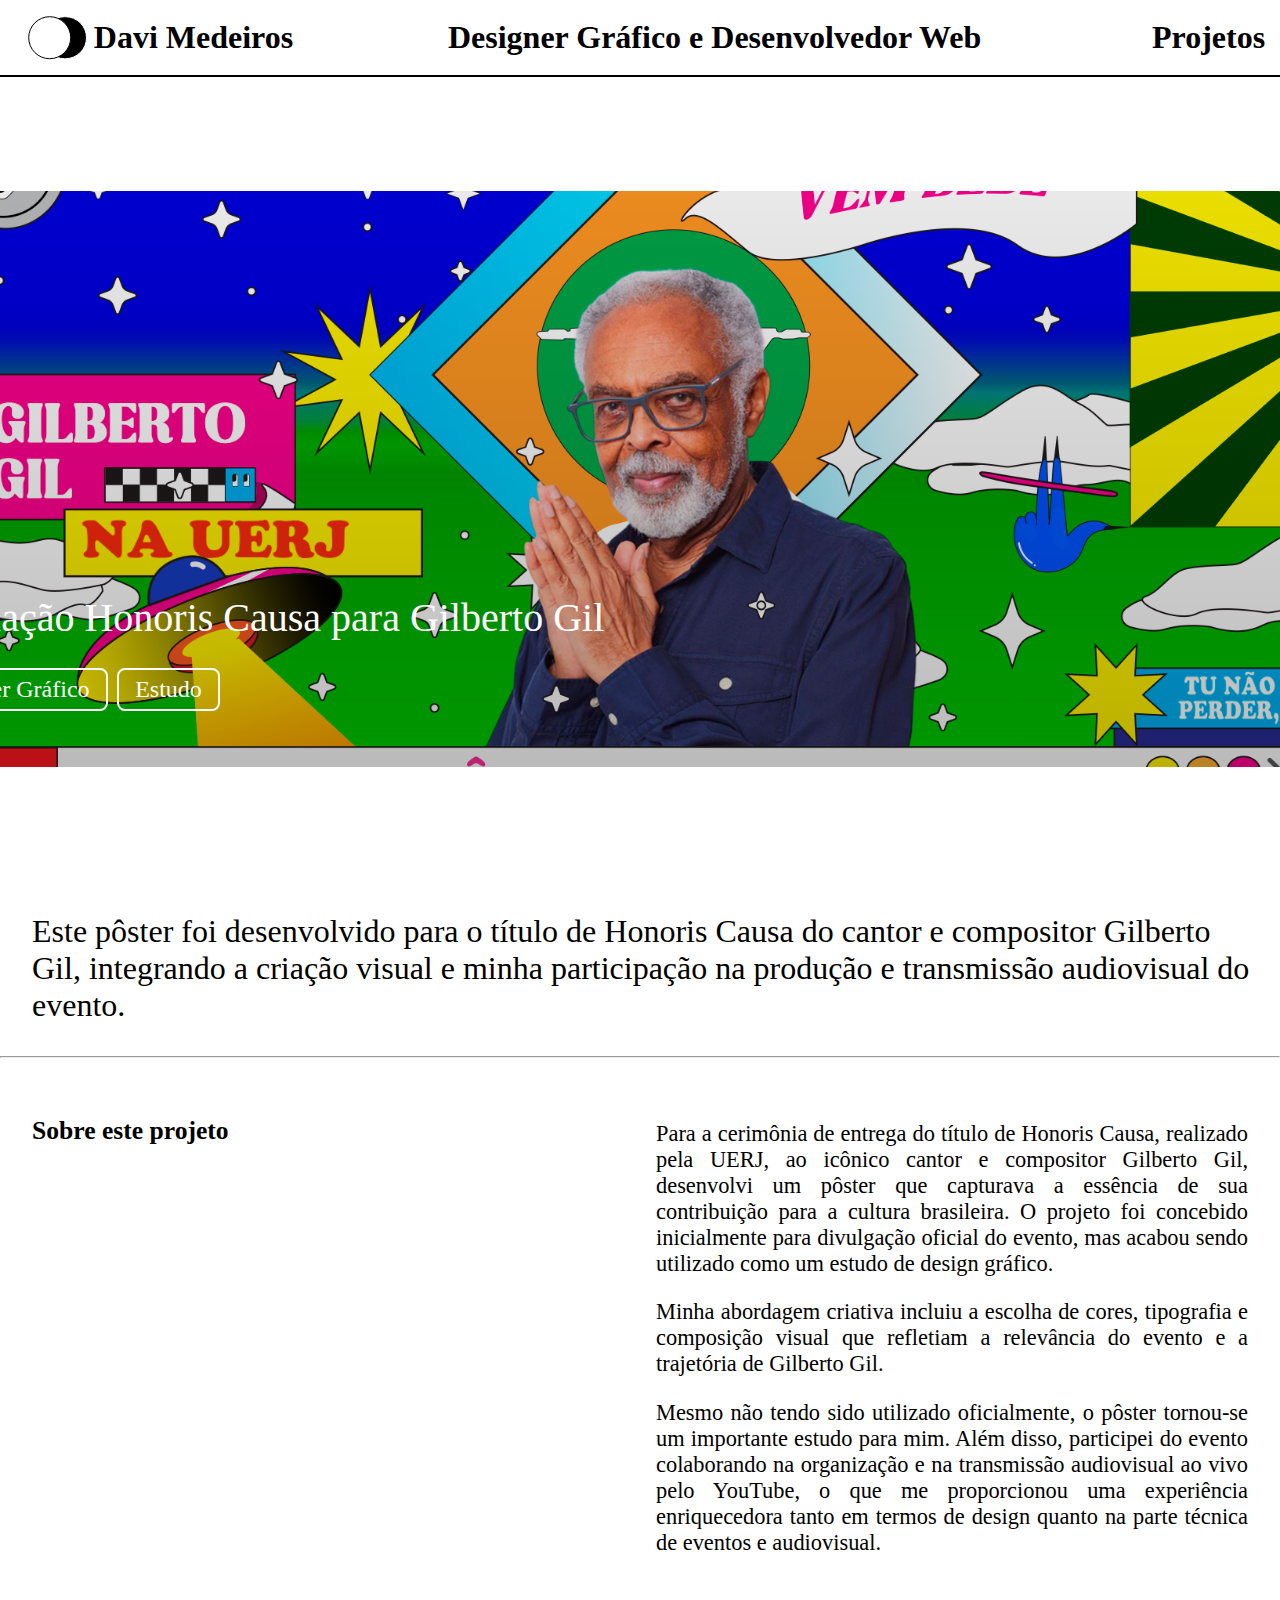
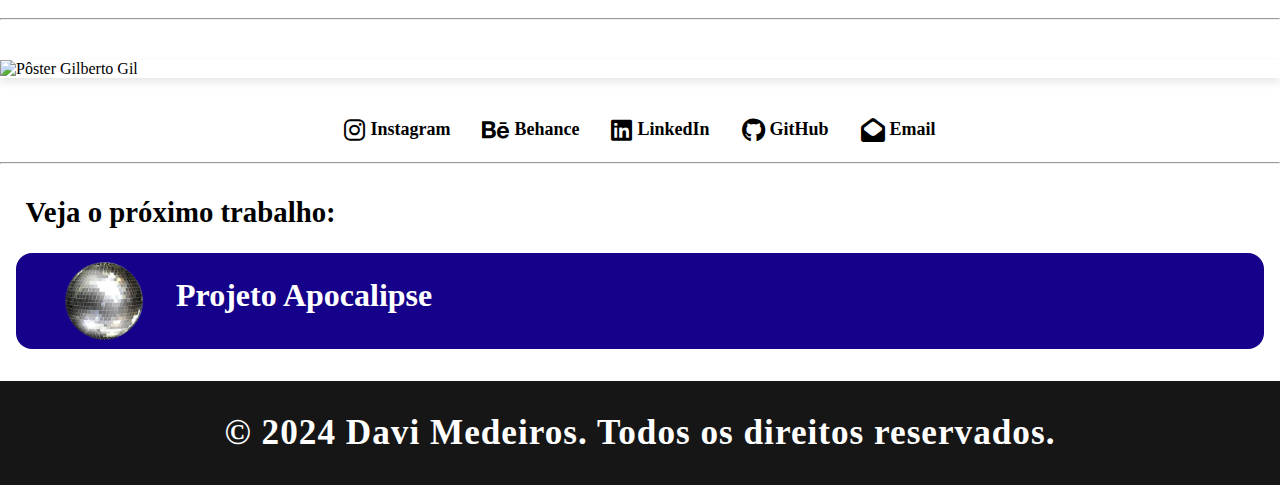
==== projetos/Gil/gil.html @ 6d0ca38d "Primeiro commit" ====
<!DOCTYPE html>
<html lang="pt-BR">

<head>
    <meta charset="UTF-8">
    <meta name="viewport" content="width=device-width, initial-scale=1.0">
    <meta name="theme-color" content="#FFFFFF">
    <meta name="description"
        content="Detalhes sobre a Premiação Honoris Causa para Gilberto Gil - projeto de design gráfico por Davi Medeiros.">
    <meta name="keywords" content="Davi Medeiros, design gráfico, Gilberto Gil, premiação, projeto">
    <meta name="author" content="Davi Medeiros">
    <link href="https://cdnjs.cloudflare.com/ajax/libs/font-awesome/6.0.0-beta3/css/all.min.css" rel="stylesheet">
    <link href="https://db.onlinewebfonts.com/c/0976a2619014c5855690b7509fab4c6e?family=Helvetica+Now+Display"
        rel="stylesheet">
    <link rel="stylesheet" href="style-gil.css" rel="preload" as="style">
    <link rel="stylesheet" href="responsive-gil.css" rel="preload" as="style">


    <title>Premiação Honoris Causa para Gilberto Gil | Davi Medeiros</title>

    <!-- Favicon -->
    <link rel="apple-touch-icon" sizes="180x180" href="../../fav-icon/apple-touch-icon.png">
    <link rel="icon" type="image/png" sizes="32x32" href="../../fav-icon/favicon-32x32.png">
    <link rel="icon" type="image/png" sizes="16x16" href="../../fav-icon/favicon-16x16.png">
    <link rel="icon" type="image/png" sizes="192x192" href="../../fav-icon/android-chrome-192x192.png">
    <link rel="icon" type="image/png" sizes="512x512" href="../../fav-icon/android-chrome-512x512.png">
    <link rel="icon" href="../../fav-icon/favicon.ico" type="image/x-icon">
    <link rel="manifest" href="../../fav-icon/site.webmanifest">
</head>

<body>

    <div class="transition" id="transition-effect"></div>

    <nav>
        <div class="logo-container">
            <div class="circles">
                <div class="circle black"></div>
                <div class="circle white"></div>
                <div class="transition" id="transition-effect"></div>
            </div>
            <span class="DM">
                <a href="https://sdeiros.github.io/portfolio/">Davi Medeiros</a>
            </span>
        </div>
        <div class="nav-center">Designer Gráfico e Desenvolvedor Web</div>
        <div class="nav-right"><a href="https://sdeiros.github.io/portfolio/">Projetos</a></div>
    </nav>

    <div class="linha"></div>

    <main>
        <section id="projeto-gil">
            <div class="work-card">
                <img src="../../assets/Gil/GILCAPA.png" alt="Premiação Honoris Causa para Gilberto Gil" loading="lazy">
                <div class="work-info">
                    <h2>Premiação Honoris Causa para Gilberto Gil</h2>
                    <div class="tags">
                        <p>Designer Gráfico</p>
                        <p>Estudo</p>
                    </div>
                </div>
            </div>
        </section>
        <div class="sobre">
            <p>
                Este pôster foi desenvolvido para o título de Honoris Causa do cantor e compositor Gilberto Gil,
                integrando a criação visual e minha participação na produção e transmissão audiovisual do evento.</p>
        </div>

        <hr>

        <section id="descricao">
            <div class="content-block">
                <h1>Sobre este projeto</h1>
                <div class="text-container">
                    <p>Para a cerimônia de entrega do título de Honoris Causa, realizado pela UERJ, ao icônico cantor e
                        compositor Gilberto Gil,
                        desenvolvi um pôster que capturava a essência de sua contribuição para a cultura brasileira. O
                        projeto foi concebido inicialmente para divulgação oficial do evento, mas acabou sendo utilizado
                        como um estudo de design gráfico.</p>
                    <p>Minha abordagem criativa incluiu a escolha de cores, tipografia e composição visual que refletiam
                        a
                        relevância do evento e a trajetória de Gilberto Gil.</p>
                    <p>Mesmo não tendo sido utilizado oficialmente, o pôster tornou-se um importante estudo para mim.
                        Além
                        disso, participei do evento colaborando na organização e na transmissão audiovisual ao vivo pelo
                        YouTube, o que me proporcionou uma experiência enriquecedora tanto em termos de design quanto na
                        parte técnica de eventos e audiovisual.</p>
                </div>
            </div>
        </section>

        <hr>

        <section>
            <div class="image-container">
                <img src="../../assets/Gil/Gilberto-Gil.gif" alt="Pôster Gilberto Gil">
            </div>
        </section>

        <section class="social-media">
            <div class="social-links">
                <a href="https://www.instagram.com/seu_usuario/" target="_blank" class="social-icon">
                    <i class="fab fa-instagram"></i> Instagram
                </a>
                <a href="https://www.behance.net/seu_usuario/" target="_blank" class="social-icon">
                    <i class="fab fa-behance"></i> Behance
                </a>
                <a href="https://www.linkedin.com/in/seu_usuario/" target="_blank" class="social-icon">
                    <i class="fab fa-linkedin"></i> LinkedIn
                </a>
                <a href="https://github.com/seu_usuario" target="_blank" class="social-icon">
                    <i class="fab fa-github"></i> GitHub
                </a>
                <a href="mailto:seu_email@dominio.com" class="social-icon">
                    <i class="fas fa-envelope-open"></i> Email
                </a>
            </div>
        </section>

        <hr>

        <section class="next-work">
            <h2>Veja o próximo trabalho:</h2>
            <div class="next-work-card">
                <img class="next-workimg" src="../../assets/Apocalipse/globo.png" alt="Próximo Trabalho" loading="lazy" class="next-work-image">
                <div class="next-work-info">
                    <h3>Projeto Apocalipse</h3>
                </div>
            </div>
        </section>

    </main>

    <footer>
        <div class="copyright">
            <p>&copy; 2024 Davi Medeiros. Todos os direitos reservados.</p>
        </div>
    </footer>
    <script src="/script.js"></script>

</body>

</html>
---- projetos/Gil/style-gil.css ----
/* Estilo base para telas grandes (desktops e laptops) */
#projeto-gil {
    display: flex;
    justify-content: center;
    align-items: center;
    flex-direction: column;
    height: 100vh;
}

::selection {
    background-color: rgba(224, 224, 224, 0.9);
}

::-webkit-scrollbar {
    width: 0.8rem;
    height: auto;
}

::-webkit-scrollbar-track {
    background-color: white;
}

::-webkit-scrollbar-thumb {
    background: rgba(39, 39, 39, 1);
    border-radius: 0.2rem;
    cursor: pointer;
}

::-webkit-scrollbar-thumb:hover {
    background: #555;
    cursor: pointer;
}

body {
    font-family: 'Helvetica Now Display';
    margin: 0;
    padding: 0;
    background-color: white;
    overflow-x: hidden;
    transition: background-color 0.5s, color 0.5s;
}

nav {
    width: 100%;
    display: flex;
    justify-content: space-between;
    align-items: center;
    padding: 1.2rem 3rem;
    line-break: auto;
    overflow-wrap: initial;
    caret-color: rgba(39, 39, 39, 1);
    text-decoration: none;
    letter-spacing: 0px;
    font-size: 1.4rem;
    font-style: normal;
    font-weight: 600;
    border-bottom: 2px solid rgb(0, 0, 0);
}

.nav-center {
    flex-grow: 1;
    text-align: center;
}

.nav-right {
    position: absolute;
    text-align: right;
    left: 91.6vw;
}

nav a {
    text-decoration: none;
    color: inherit;
    cursor: pointer;
}

.logo-container {
    display: flex;
    align-items: center;
    justify-content: space-between;
}

.circles {
    position: relative;
    width: 40px;
    height: 40px;
    margin-right: 1.3rem;
}

.circle {
    position: absolute;
    width: 2.3rem;
    height: 2.3rem;
    border-radius: 50%;
    cursor: pointer;
    z-index: 2;
}

.transition {
    position: absolute;
    border-radius: 50%;
    background-color: rgba(0, 0, 0, 0.7);
    transform: scale(0);
    transition: transform 0.5s ease;
    z-index: 100;
}

/* Estado ativo da animação */
.transition.active {
    transform: scale(10);
}

.circle.black {
    background-color: black;
    left: -20%;
    top: 50%;
    transform: translateY(-50%);
    border: 1px solid white;
}

.circle.white {
    background-color: white;
    left: 70%;
    top: 50%;
    transform: translate(-50%, -50%);
    border: 1px solid black;
}

.work-info {
    position: absolute;
    bottom: 0;
    color: white;
    width: 100%;
    padding: 2rem;
    box-sizing: border-box;
}

.work-info h2 {
    position: relative;
    z-index: 2;
    width: 100%;
    margin: 0;
    font-size: 2.6rem;
    text-align: left;
    font-weight: 300;
    line-height: 2rem;
}

.work-info .tags {
    display: flex;
    gap: 1rem;
}

.work-info p {
    z-index: 2;
    font-size: 1.5rem;
    padding: 0.4rem 1rem;
    border: 1px solid white;
    border-radius: 0.5rem;
    white-space: nowrap;
}

.work-card {
    display: block;
    text-decoration: none;
    color: black;
    border-radius: 2rem;
    overflow: hidden;
    width: 95vw;
    height: 82vh;
    position: relative;
    margin: 1rem;
    margin-top: -4rem;
}

.work-card::before {
    content: '';
    position: absolute;
    top: 0;
    left: 0;
    width: 100%;
    height: 100%;
    background: linear-gradient(to bottom, rgba(0, 0, 0, 0.082), rgba(0, 0, 0, 0.267));
    z-index: 1;
}

.sobre {
    width: 95vw;
    margin-left: 1.9rem;
    font-size: 2rem;
    text-align: left;
    font-weight: 300;
    margin-top: -6rem;
}

.work-card img {
    width: 100%;
    height: 100%;
    object-fit: cover;
    display: block;
    position: relative;
    z-index: 0;
}

.next-work {
    text-align: left;
    margin-top: 2rem;
}

.next-work h2 {
    font-size: 1.8rem;
    margin-left: 1.9rem;
}

.next-work-card {
    display: flex;
    margin: 0 auto;
    width: 95vw;
    border-radius: 1rem;
    overflow: hidden;
    background-color: rgb(22, 1, 138);
    position: relative;
    padding: 1rem;
    cursor: pointer;
}

.next-work-card img {
    width: 6rem;
    height: auto;
    margin-right: 1rem;
    aspect-ratio: 1 / 1;
    object-fit: cover;
    margin-left: 2rem;
}

.next-work-info {
    flex: 1;
    padding: 1rem;
}

.next-work-info h3 {
    font-size: 2rem;
    margin: 0;
    position: relative;
    top: 0.5rem;
    color: #fff;
}

#descricao {
    padding: 2rem;
}

.content-block {
    display: flex;
    align-items: flex-start;
    justify-content: space-between;
    margin: 0 auto;
}

.content-block h1 {
    flex: 1;
    margin-right: 2rem;
    text-align: left;
}

.text-container {
    flex: 1;
    text-align: justify;
    font-size: 1.2rem;
}

.image-container {
    display: flex;
    flex-direction: column;
    padding: 2rem 0rem 0rem;
}

.image-container img {
    width: 100vw;
    height: auto;
    border: none;
    box-shadow: 0 4px 8px rgba(0, 0, 0, 0.1);
}

.copyright {
    background-color: #161616;
    color: white;
    text-align: center;
    padding: 2rem 0;
    font-size: 1.2rem;
    position: relative;
    margin-top: 2rem;
    overflow: hidden;
    width: 100vw;
}

.copyright p {
    margin: 0;
    font-size: 1.5rem;
    letter-spacing: 1px;
    font-weight: 700;
    white-space: nowrap;
    text-overflow: ellipsis;
}

.social-media {
    text-align: center;
    margin-top: 40px;
    margin-bottom: 20px;
}

.social-links {
    display: flex;
    justify-content: center;
    gap: 2rem;
    flex-wrap: wrap;
}

.social-icon {
    color: #000;
    text-decoration: none;
    font-size: 18px;
    font-weight: bold;
    display: flex;
    align-items: center;
    gap: 5px;
}

.social-icon i {
    font-size: 24px;
}

.social-icon:hover {
    color: #555;
}
---- projetos/Gil/responsive-gil.css ----
@media (max-width: 3840px) {
    .nav-center {
        font-size: 5rem;
        margin-left: -12rem;
    }

    .nav-right {
        left: 92vw;
        font-size: 5rem;
    }

    .DM {
        margin-left: 2vw;
        font-size: 5rem;
    }

    .circles {
        width: 25px;
        height: 25px;
        margin-left: 2rem;

    }

    .circle {
        width: 6.5rem;
        height: 6.5rem;
        margin-right: 8rem;
    }

    .circle.white {
        margin-left: -1rem;
    }

    .sobre {
        width: 96vw;
        margin-left: 2.5rem;
        font-size: 4rem;
    }

    .text-container {
        flex: 1.4;
        text-align: justify;
        font-size: 4rem;
    }

    .content-block h1 {
        flex: 1;
        text-align: left;
        font-size: 5rem;
    }

    .next-work-card {
        width: 97vw;
        height: 12rem;
        border-radius: 3rem;
        margin-top: -4rem
    }

    .next-work-card img {
        width: 13rem;
        height: 13rem;
    }

    .next-work h2 {
        font-size: 6rem;
        margin-left: 1.6rem;
    }

    .next-work-info h3 {
        font-size: 5rem;
        top: 0.8rem;
    }

    .work-card {
        width: 232rem;
        height: 120rem;
        border-radius: 5rem;
    }

    .work-info h2 {
        width: 90vw;
        font-size: 8rem;
        text-align: left;
        font-weight: 400;
        margin-left: 4rem;
        line-height: 3.2rem;
    }

    .work-info p {
        border: 8px solid white;
        border-radius: 2rem;
    }

    .work-info .tags {
        display: flex;
        gap: -2rem;
    }

    .tags p {
        font-size: 6rem;
        margin-left: 3rem;
    }

    .copyright p {
        font-size: 4.5rem;
    }

}

@media (max-width: 2580px) {
    .nav-center {
        font-size: 2.5rem;
        margin-left: -12rem;
    }

    .nav-right {
        left: 92vw;
        font-size: 2.5rem;
    }

    .DM {
        margin-left: 0.5vw;
        font-size: 2.5rem;
    }

    .circles {
        width: 25px;
        height: 25px;
    }

    .circle {
        width: 3rem;
        height: 3rem;
        margin-right: 8rem;
    }

    .circle.white {
        margin-left: -1rem;
    }

    .sobre {
        width: 96vw;
        margin-left: 2.5rem;
        font-size: 2rem;
    }

    .text-container {
        flex: 1.4;
        text-align: justify;
        font-size: 1.8rem;
    }

    .content-block h1 {
        flex: 1;
        text-align: left;
        font-size: 2rem;
    }

    .next-work h2 {
        font-size: 2rem;
        margin-left: 1.6rem;
    }

    .work-card {
        height: 78rem;
    }

    .work-info h2 {
        width: 90vw;
        font-size: 3.5rem;
        text-align: left;
        font-weight: 400;
        margin-left: -0.9rem;
        line-height: 3.2rem;
    }

    .work-info p {
        border: 3px solid white;
    }

    .work-info .tags {
        display: flex;
        gap: 1.5rem;
    }

    .tags p {
        font-size: 2.4rem;
        margin-left: -0.9rem;
    }

    .copyright p {
        font-size: 2.2rem;
    }

}

@media (max-width: 1930px) {
    .nav-center {
        font-size: 2rem;
        margin-left: -12rem;
    }

    .nav-right {
        left: 92vw;
        font-size: 2rem;
    }

    .DM {
        margin-left: 0vw;
        font-size: 2rem;
    }

    .circles {
        width: 25px;
        height: 25px;
        margin-left: 0;
    }

    .circle {
        width: 2.6rem;
        height: 2.6rem;
        margin-right: 8rem;
    }

    .circle.white {
        margin-left: -1rem;
    }

    .sobre {
        width: 96vw;
        margin-left: 2.5rem;
        font-size: 2rem;
    }

    .text-container {
        flex: 1.4;
        text-align: justify;
        font-size: 1.8rem;
    }

    .content-block h1 {
        flex: 1;
        text-align: left;
        font-size: 2rem;
    }

    .next-work-card {
        width: 95vw;
        height: 4rem;
        border-radius: 1rem;
        margin-top: 1rem;
    }

    .next-work h2 {
        font-size: 2rem;
        margin-left: 1.6rem;
    }

    .next-work-card img {
        width: 5rem;
        height: 5rem;
        margin-top: -0.4rem;
    }
    
    .next-work-info h3 {
        font-size: 2rem;
        top: -0.5rem;
        color: #fff;
    }

    .work-card {
        height: 56rem;
        width: 94rem;
        border-radius: 2rem;
    }

    .work-info h2 {
        width: 90vw;
        font-size: 3.5rem;
        text-align: left;
        font-weight: 400;
        margin-left: -0.9rem;
        line-height: 3.2rem;
    }

    .work-info p {
        border: 3px solid white;
        border-radius: 0.5rem;
    }

    .work-info .tags {
        display: flex;
        gap: 1.5rem;
    }

    .tags p {
        font-size: 2.4rem;
        margin-left: -0.9rem;
    }

    .copyright p {
        font-size: 2.2rem;
    }

}

@media (max-width: 1730px) {
    .nav-center {
        font-size: 2rem;
        margin-left: -12rem;
    }

    .nav-right {
        left: 92vw;
        font-size: 2rem;
    }

    .DM {
        margin-left: 0vw;
        font-size: 2rem;
    }

    .circles {
        width: 25px;
        height: 25px;
    }

    .circle {
        width: 2.6rem;
        height: 2.6rem;
        margin-right: 8rem;
    }

    .circle.white {
        margin-left: -1rem;
    }

    .sobre {
        width: 96vw;
        margin-left: 2rem;
        font-size: 2rem;
    }

    .text-container {
        flex: 1.4;
        text-align: justify;
        font-size: 1.8rem;
    }

    .content-block h1 {
        flex: 1;
        text-align: left;
        font-size: 2rem;
    }

    .next-work h2 {
        font-size: 2rem;
        margin-left: 1.6rem;
    }

    .work-card {
        height: 60rem;
    }

    .work-info h2 {
        width: 90vw;
        font-size: 3.5rem;
        text-align: left;
        font-weight: 400;
        margin-left: -0.9rem;
        line-height: 3.2rem;
    }

    .work-info p {
        border: 3px solid white;
    }

    .work-info .tags {
        display: flex;
        gap: 1.5rem;
    }

    .tags p {
        font-size: 2.4rem;
        margin-left: -0.9rem;
    }

    .copyright p {
        font-size: 2.2rem;
    }

}

@media (max-width: 1680px) {
    .nav-center {
        font-size: 2rem;
        margin-left: -12rem;
    }

    .nav-right {
        left: 90vw;
        font-size: 2rem;
    }

    .DM {
        margin-left: 0vw;
        font-size: 2rem;
    }

    .circles {
        width: 25px;
        height: 25px;
    }

    .circle {
        width: 2.6rem;
        height: 2.6rem;
        margin-right: 8rem;
    }

    .circle.white {
        margin-left: -1rem;
    }

    .text-container {
        flex: 1;
        text-align: justify;
        font-size: 1.6rem;
    }

    .content-block h1 {
        flex: 1;
        text-align: left;
        font-size: 1.8rem;
    }

    .next-work h2 {
        font-size: 2rem;
        margin-left: 1.6rem;
    }

    .work-card {
        margin-top: -4rem;
        height: 56rem;
    }

    .work-info h2 {
        width: 90vw;
        font-size: 3rem;
        text-align: left;
        font-weight: 400;
        margin-left: -0.9rem;
        line-height: 3.2rem;
    }

    .work-info p {
        border: 2px solid white;
    }

    .work-info .tags {
        display: flex;
        gap: 1.5rem;
    }

    .tags p {
        font-size: 1.4rem;
        margin-left: -0.9rem;
    }

}

@media (max-width: 1645px) {
    .nav-center {
        font-size: 2rem;
        margin-left: -12rem;
    }

    .nav-right {
        left: 90vw;
        font-size: 2rem;
    }

    .DM {
        margin-left: 0vw;
        font-size: 2rem;
    }

    .circles {
        width: 25px;
        height: 25px;
    }

    .circle {
        width: 2.6rem;
        height: 2.6rem;
        margin-right: 8rem;
    }

    .circle.white {
        margin-left: -1rem;
    }

    .text-container {
        flex: 1;
        text-align: justify;
        font-size: 1.5rem;
    }

    .content-block h1 {
        flex: 1;
        text-align: left;
        font-size: 1.8rem;
    }

    .next-work h2 {
        font-size: 2rem;
        margin-left: 1.6rem;
    }

    .work-card {
        margin-top: -4rem;
        height: 48rem;
    }

    .work-info h2 {
        width: 90vw;
        font-size: 3rem;
        text-align: left;
        font-weight: 400;
        margin-left: -0.9rem;
        line-height: 3.2rem;
    }

    .work-info p {
        border: 2px solid white;
    }

    .work-info .tags {
        display: flex;
        gap: 1.5rem;
    }

    .tags p {
        font-size: 1.4rem;
        margin-left: -0.9rem;
    }

}

@media (max-width: 1610px) {
    .nav-center {
        font-size: 2rem;
        margin-left: -12rem;
    }

    .nav-right {
        left: 90vw;
        font-size: 2rem;
    }

    .DM {
        margin-left: 0vw;
        font-size: 2rem;
    }

    .circles {
        width: 25px;
        height: 25px;
    }

    .circle {
        width: 2.6rem;
        height: 2.6rem;
        margin-right: 8rem;
    }

    .circle.white {
        margin-left: -1rem;
    }

    .text-container {
        flex: 1;
        text-align: justify;
        font-size: 1.5rem;
    }

    .content-block h1 {
        flex: 1;
        text-align: left;
        font-size: 1.8rem;
    }

    .next-work h2 {
        font-size: 2rem;
        margin-left: 1.6rem;
    }

    .work-card {
        margin-top: -5rem;
        height: 38rem;
        width: 94rem;
        border-radius: 2rem;
    }

    .work-info h2 {
        width: 90vw;
        font-size: 3rem;
        text-align: left;
        font-weight: 400;
        margin-left: -0.9rem;
        line-height: 3.2rem;
    }

    .work-info p {
        border: 2px solid white;
    }

    .work-info .tags {
        display: flex;
        gap: 1.5rem;
    }

    .tags p {
        font-size: 1.4rem;
        margin-left: -0.9rem;
    }

}

@media (max-width: 1580px) {
    .nav-center {
        font-size: 2rem;
        margin-left: -12rem;
    }

    .nav-right {
        left: 90vw;
        font-size: 2rem;
    }

    .DM {
        margin-left: 0vw;
        font-size: 2rem;
    }

    .circles {
        width: 25px;
        height: 25px;
    }

    .circle {
        width: 2.6rem;
        height: 2.6rem;
        margin-right: 8rem;
    }

    .circle.white {
        margin-left: -1rem;
    }

    .text-container {
        flex: 1;
        text-align: justify;
        font-size: 1.5rem;
    }

    .content-block h1 {
        flex: 1;
        text-align: left;
        font-size: 1.8rem;
    }

    .next-work h2 {
        font-size: 2rem;
        margin-left: 1.6rem;
    }

    .work-info h2 {
        width: 90vw;
        font-size: 3.5rem;
        text-align: left;
        font-weight: 400;
        margin-left: -0.9rem;
        line-height: 3.2rem;
    }

    .work-info p {
        border: 3px solid white;
    }

    .work-info .tags {
        display: flex;
        gap: 1.5rem;
    }

    .tags p {
        font-size: 2.4rem;
        margin-left: -0.9rem;
    }

}

@media (max-width: 1560px) {
    .nav-center {
        font-size: 2rem;
        margin-left: -12rem;
    }

    .nav-right {
        left: 90vw;
        font-size: 2rem;
    }

    .DM {
        margin-left: 0vw;
        font-size: 2rem;
    }

    .circles {
        width: 25px;
        height: 25px;
    }

    .circle {
        width: 2.6rem;
        height: 2.6rem;
        margin-right: 8rem;
    }

    .circle.white {
        margin-left: -1rem;
    }

    .text-container {
        flex: 1;
        text-align: justify;
        font-size: 1.6rem;
    }

    .content-block h1 {
        flex: 1;
        text-align: left;
        font-size: 1.8rem;
    }

    .next-work h2 {
        font-size: 3rem;
        margin-left: 1.6rem;
    }

    .work-info h2 {
        width: 90vw;
        font-size: 3.5rem;
        text-align: left;
        font-weight: 400;
        margin-left: -0.9rem;
        line-height: 3.2rem;
    }

    .work-info p {
        border: 3px solid white;
    }

    .work-info .tags {
        display: flex;
        gap: 1.5rem;
    }

    .tags p {
        font-size: 2.4rem;
        margin-left: -0.9rem;
    }

    .work-card {
        height: 51rem;
    }
}

@media (max-width: 1520px) {
    .nav-center {
        font-size: 2rem;
        margin-left: -12rem;
    }

    .nav-right {
        left: 90vw;
        font-size: 2rem;
    }

    .DM {
        margin-left: 0vw;
        font-size: 2rem;
    }

    .circles {
        width: 25px;
        height: 25px;
    }

    .circle {
        width: 2.6rem;
        height: 2.6rem;
        margin-right: 8rem;
    }

    .circle.white {
        margin-left: -1rem;
    }

    .text-container {
        flex: 1;
        text-align: justify;
        font-size: 1.5rem;
    }

    .content-block h1 {
        flex: 1;
        text-align: left;
        font-size: 1.8rem;
    }

    .work-card {
        height: 43rem;
    }

    .next-work h2 {
        font-size: 2rem;
        margin-left: 1.6rem;
    }

    .work-info h2 {
        width: 90vw;
        font-size: 2.5rem;
        text-align: left;
        font-weight: 400;
        margin-left: -0.9rem;
        line-height: 3.2rem;
    }

    .work-info p {
        border: 2px solid white;
    }

    .work-info .tags {
        display: flex;
        gap: 1.5rem;
    }

    .tags p {
        font-size: 1.5rem;
        margin-left: -0.9rem;
    }

}

@media (max-width: 1440px) {
    .text-container {
        flex: 1;
        text-align: justify;
        font-size: 1.5rem;
    }

    .content-block h1 {
        flex: 1;
        text-align: left;
        font-size: 1.6rem;
    }

    .next-work h2 {
        font-size: 1.8rem;
        margin-left: 1.6rem;
    }

    .work-card {
        height: 46rem;
    }

}

@media (max-width: 1380px) {
    .text-container {
        flex: 1;
        text-align: justify;
        font-size: 1.4rem;
    }

    .content-block h1 {
        flex: 1;
        text-align: left;
        font-size: 1.6rem;
    }

    .next-work h2 {
        font-size: 1.8rem;
        margin-left: 1.6rem;
    }

    .work-card {
        height: 38rem;
    }

}

@media (max-width: 1280px) {
    .text-container {
        flex: 1;
        text-align: justify;
        font-size: 1.4rem;
    }

    .content-block h1 {
        flex: 1;
        text-align: left;
        font-size: 1.6rem;
    }

    .next-work h2 {
        font-size: 1.8rem;
        margin-left: 1.6rem;
    }

    .work-card {
        height: 36rem;
    }

}

@media (max-width: 1130px) {
    .nav-center {
        display: none;
    }

    .nav-right {
        left: 88vw;
        font-size: 2rem;
    }

    .text-container {
        flex: 1;
        text-align: justify;
        font-size: 1.4rem;
    }

    .content-block h1 {
        flex: 1;
        text-align: left;
        font-size: 1.6rem;
    }

    .next-work h2 {
        font-size: 1.8rem;
        margin-left: 1.6rem;
    }

    .work-card {
        margin-top: -4rem;
        height: 31rem;
    }

}

@media (max-width: 1024px) {
    .nav-center {
        display: none;
    }

    .nav-right {
        left: 86vw;
        font-size: 2rem;
    }

    .text-container {
        flex: 1;
        text-align: justify;
        font-size: 1.4rem;
    }

    .content-block h1 {
        flex: 1;
        text-align: left;
        font-size: 1.6rem;
    }

    .next-work h2 {
        font-size: 1.8rem;
        margin-left: 1.6rem;
    }

    .work-card {
        margin-top: -4rem;
        height: 30rem;
    }

}

@media (max-width: 820px) {
    .nav-center {
        display: none;
    }

    nav {
        max-width: 90vw;
        padding: 0.6em 2.5rem;
        overflow: hidden;
    }

    .nav-right {
        left: 83vw;
        font-size: 2rem;
    }

    .DM {
        margin-left: 0.5vw;
        font-size: 2rem;
    }

    .circles {
        width: 25px;
        height: 25px;
    }

    .circle {
        width: 2.5rem;
        height: 2.5rem;
        margin-right: 8rem;
    }

    .circle.white {
        margin-left: -1rem;
    }

    .work-card {
        width: 48rem;
        border-radius: 2rem;
        height: 64rem;
        margin-top: -4rem;
        overflow: hidden;
    }

    .work-info h2 {
        width: 90vw;
        font-size: 3.5rem;
        text-align: left;
        font-weight: 400;
        margin-left: -0.9rem;
        line-height: 3.2rem;
    }

    .work-info p {
        border: 3px solid white;
    }

    .work-info .tags {
        display: flex;
        gap: 1.5rem;
    }

    .tags p {
        font-size: 2.4rem;
        margin-left: -0.9rem;
    }

    .content-block h1 {
        flex: 1;
        text-align: left;
        font-size: 2rem;
    }

    .text-container {
        flex: 1.5;
        text-align: justify;
        font-size: 1.6rem;
    }

    .next-work h2 {
        font-size: 1.8rem;
        margin-left: 1rem;
    }

    .next-work-card {
        display: flex;
        margin: 0 auto;
        width: 92vw;
        height: 4.5rem;
        border-radius: 1rem;
        overflow: hidden;
        background-color: rgb(22, 1, 138);
        position: relative;
    }

    .next-work-card img {
        width: 5rem;
        height: 5rem;
        margin-left: 0.1rem;
        margin-top: -0.5rem;
    }

    .next-work-info h3 {
        font-size: 2rem;
        margin-left: -1.2rem;
        position: relative;
        top: -0.4rem;
        color: #fff;
    }
}

@media (max-width: 812px) {
    .nav-center {
        display: none;
    }

    nav {
        max-width: 90vw;
        padding: 0.6em 2.5rem;
        overflow: hidden;
    }

    .nav-right {
        left: 83vw;
        font-size: 2rem;
    }

    .DM {
        margin-left: 0.5vw;
        font-size: 2rem;
    }

    .circles {
        width: 25px;
        height: 25px;
    }

    .circle {
        width: 2.5rem;
        height: 2.5rem;
        margin-right: 8rem;
    }

    .circle.white {
        margin-left: -1rem;
    }

    .work-card {
        width: 48rem;
        border-radius: 2rem;
        height: 16rem;
        margin-top: -4rem;
        overflow: hidden;
    }

    .work-info h2 {
        width: 90vw;
        font-size: 3.5rem;
        text-align: left;
        font-weight: 400;
        margin-left: -0.9rem;
        line-height: 3.2rem;
    }

    .work-info p {
        display: none;
        border: 3px solid white;
    }

    .work-info .tags {
        display: flex;
        gap: 1.5rem;
    }

    .tags p {
        font-size: 2.4rem;
        margin-left: -0.9rem;
    }

    .content-block h1 {
        flex: 1;
        text-align: left;
        font-size: 2rem;
    }

    .text-container {
        flex: 1.5;
        text-align: justify;
        font-size: 1.5rem;
    }


    .next-work h2 {
        font-size: 1.8rem;
        margin-left: 1rem;
    }

    .next-work-card {
        display: flex;
        margin: 0 auto;
        width: 92vw;
        height: 4.5rem;
        border-radius: 1rem;
        overflow: hidden;
        background-color: rgb(22, 1, 138);
        position: relative;
    }

    .next-work-card img {
        width: 5rem;
        height: 5rem;
        margin-left: 0.1rem;
        margin-top: -0.5rem;
    }

    .next-work-info h3 {
        font-size: 2rem;
        margin-left: -1.2rem;
        position: relative;
        top: -0.4rem;
        color: #fff;
    }
}

@media (max-width: 805px) {
    .nav-center {
        display: none;
    }

    nav {
        max-width: 90vw;
        padding: 0.6em 2.5rem;
        overflow: hidden;
    }

    .nav-right {
        left: 83vw;
        font-size: 2rem;
    }

    .DM {
        margin-left: 0.5vw;
        font-size: 2rem;
    }

    .circles {
        width: 25px;
        height: 25px;
    }

    .circle {
        width: 2.5rem;
        height: 2.5rem;
        margin-right: 8rem;
    }

    .circle.white {
        margin-left: -1rem;
    }

    .work-card {
        width: 48rem;
        border-radius: 2rem;
        height: 64rem;
        margin-top: -4rem;
        overflow: hidden;
    }

    .work-info h2 {
        width: 90vw;
        font-size: 3.5rem;
        text-align: left;
        font-weight: 400;
        margin-left: -0.9rem;
        line-height: 3.2rem;
    }

    .work-info p {
        border: 3px solid white;
    }

    .work-info .tags {
        display: flex;
        gap: 1.5rem;
    }

    .tags p {
        font-size: 2.4rem;
        margin-left: -0.9rem;
    }

    .content-block h1 {
        flex: 1;
        text-align: left;
        font-size: 2rem;
    }

    .text-container {
        flex: 1.5;
        text-align: justify;
        font-size: 1.5rem;
    }


    .next-work h2 {
        font-size: 1.8rem;
        margin-left: 1rem;
    }

    .next-work-card {
        display: flex;
        margin: 0 auto;
        width: 92vw;
        height: 4.5rem;
        border-radius: 1rem;
        overflow: hidden;
        background-color: rgb(22, 1, 138);
        position: relative;
    }

    .next-work-card img {
        width: 5rem;
        height: 5rem;
        margin-left: 0.1rem;
        margin-top: -0.5rem;
    }

    .next-work-info h3 {
        font-size: 2rem;
        margin-left: -1.2rem;
        position: relative;
        top: -0.4rem;
        color: #fff;
    }
}

@media (max-width: 800px) {
    #projeto-gil {
        height: auto;
    }

    nav {
        padding: 1.2rem 3rem;
    }

    .nav-center {
        display: none;
    }

    .nav-right {
        left: 83vw;
    }

    .circle {
        width: 2.2rem;
        height: 2.2rem;
        margin-left: -1.5rem;
    }

    .circle {
        width: 3rem;
        height: 3rem;
        margin-right: 0.5rem;
    }

    .circle.white {
        margin-left: 0rem;
    }

    .work-card {
        width: 45rem;
        border-radius: 3rem;
        height: 54rem;
        margin-top: 2rem;
        overflow: hidden;
    }

    .work-card h2 {
        width: 70vw;
       font-size: 3rem;
    }

    .work-info p {
        display: block;
        font-size: 2rem;
    }

    .work-card img {
        width: 100%;
        height: 100%;
        object-fit: cover;
        display: block;
    }

    .sobre {
        font-size: 1.5rem;
        margin-top: 1rem;
    }

    .next-work-card {
        width: 90vw;
    }

    #descricao {
        padding: 1rem;
        font-size: 1rem;
    }

    .content-block {
        flex-direction: column;
        align-items: center;
        margin: 0;
        width: 100%;
    }

    .text-container {
        font-size: 1.5rem;
        text-align: justify;
    }

    .copyright p {
        font-size: 1rem;
    }
}

@media (max-width: 770px) {
    #projeto-gil {
        height: auto;
    }

    nav {
        padding: 1.2rem 3rem;
    }

    .nav-center {
        display: none;
    }

    .nav-right {
        left: 83vw;
    }

    .circle {
        width: 2.2rem;
        height: 2.2rem;
        margin-left: -1.5rem;
    }

    .circle {
        width: 3rem;
        height: 3rem;
        margin-right: 0.5rem;
    }

    .circle.white {
        margin-left: 0rem;
    }

    .work-card {
        width: 44rem;
        border-radius: 3rem;
        height: 54rem;
        margin-top: 2rem;
        overflow: hidden;
    }

    .work-info p {
        display: block;
    }

    .work-card img {
        width: 100%;
        height: 100%;
        object-fit: cover;
        display: block;
    }

    .sobre {
        font-size: 1.2rem;
        margin-top: 1rem;
    }

    .next-work-card {
        width: 90vw;
    }

    #descricao {
        padding: 1rem;
        font-size: 1rem;
    }

    .content-block {
        flex-direction: column;
        align-items: center;
        margin: 0;
        width: 100%;
    }

    .text-container {
        font-size: 1rem;
        text-align: justify;
    }

    .copyright p {
        font-size: 1rem;
    }
}

@media (max-width: 740px) {
    #projeto-gil {
        height: auto;
    }

    nav {
        padding: 1.2rem 3rem;
    }

    .nav-center {
        display: none;
    }

    .nav-right {
        left: 84vw;
    }

    .circle {
        width: 2.2rem;
        height: 2.2rem;
        margin-left: -1.5rem;
    }

    .circle {
        width: 1.8rem;
        height: 1.8rem;
        margin-right: 0.5rem;
    }

    .work-card {
        width: 10rem;
        border-radius: 3rem;
        height: 62rem;
        margin-top: 2rem;
        overflow: hidden;
    }

    .work-card img {
        width: 100%;
        height: 100%;
        object-fit: cover;
        display: block;
    }

    .sobre {
        font-size: 1.2rem;
        margin-top: 1rem;
    }

    .next-work-card {
        width: 90vw;
    }

    #descricao {
        padding: 1rem;
        font-size: 1rem;
    }

    .content-block {
        flex-direction: column;
        align-items: center;
        margin: 0;
        width: 100%;
    }

    .text-container {
        font-size: 1rem;
        text-align: justify;
    }

    .copyright p {
        font-size: 1rem;
    }
}

@media (max-width: 720px) {
    #projeto-gil {
        height: auto;
    }

    nav {
        padding: 1.2rem 3rem;
    }

    .nav-center {
        display: none;
    }

    .nav-right {
        left: 84vw;
    }

    .circle {
        width: 2.2rem;
        height: 2.2rem;
        margin-left: -1.5rem;
    }

    .circle {
        width: 1.8rem;
        height: 1.8rem;
        margin-right: 0.5rem;
    }

    .work-card {
        width: 40rem;
        border-radius: 3rem;
        height: 62rem;
        margin-top: 2rem;
        overflow: hidden;
    }

    .work-card img {
        width: 100%;
        height: 100%;
        object-fit: cover;
        display: block;
    }

    .work-info h2 {
        width: 85vw;
        font-size: 2.5rem;
        text-align: left;
        font-weight: 500;
        margin-left: -0.9rem;
        line-height: 3rem;
    }

    .work-info p {
        display: block;
        border: 2px solid white;
    }

    .work-info .tags {
        display: flex;
        gap: 1.5rem;
    }

    .tags p {
        font-size: 1.5rem;
        margin-left: -0.9rem;
    }

    .sobre {
        width: 94vw;
        font-size: 1.2rem;
        margin-top: 1rem;
    }

    .next-work-card {
        width: 90vw;
    }

    #descricao {
        padding: 1rem;
        font-size: 1rem;
    }

    .content-block {
        flex-direction: column;
        align-items: center;
        margin: 0;
        width: 100%;
    }

    .text-container {
        font-size: 1rem;
        text-align: justify;
    }

    .copyright p {
        font-size: 1rem;
    }
}

@media (max-width: 670px) {
    nav {
        max-width: 88vw;
        padding: 0.5rem 2.5rem;
        overflow: hidden;
    }

    .nav-center {
        display: none;
    }

    .nav-right {
        left: 80vw;
    }

    .DM {
        margin-left: -2vw;
        font-size: 2rem;
    }

    .circle {
        width: 2.5rem;
        height: 2.5rem;
        margin-right: 0.5rem;
    }

    .circle.white {
        margin-left: -0.8rem;
    }

    .work-card {
        width: 38rem;
        border-radius: 3rem;
        height: 50rem;
        margin-top: 2rem;
        overflow: hidden;
    }

    .work-card img {
        width: 100%;
        height: 100%;
        object-fit: cover;
        display: block;
    }

    .work-info h2 {
        width: 85vw;
        font-size: 2.5rem;
        text-align: left;
        font-weight: 500;
        margin-left: -0.9rem;
        line-height: 3rem;
    }

    .work-info p {
        display: block;
        border: 2px solid white;
    }

    .work-info .tags {
        display: flex;
        gap: 1.5rem;
    }

    .tags p {
        font-size: 1.5rem;
        margin-left: -0.9rem;
    }

    .sobre {
        font-size: 1.2rem;
        margin-top: 1rem;
        margin-left: 1.2rem;
    }

    .next-work-card {
        width: 90vw;
    }

    #descricao {
        padding: 1rem;
        font-size: 1rem;
    }

    .content-block h1 {
        margin-left: 1.5rem;
    }

    .content-block {
        flex-direction: column;
        align-items: center;
        margin: 0;
        width: 100%;
    }

    .text-container {
        font-size: 1rem;
    }

    .copyright p {
        font-size: 1rem;
    }
}

@media (max-width: 610px) {
    nav {
        max-width: 87vw;
        padding: 0.5rem 2.5rem;
        overflow: hidden;
    }

    .nav-center {
        display: none;
    }

    .nav-right {
        left: 80vw;
    }

    .DM {
        margin-left: -2vw;
        font-size: 2rem;
    }

    .circle {
        width: 2.5rem;
        height: 2.5rem;
        margin-right: 0.5rem;
    }

    .circle.white {
        margin-left: -0.8rem;
    }

    .work-card {
        width: 36rem;
        border-radius: 3rem;
        height: 50rem;
        margin-top: 2rem;
        overflow: hidden;
    }

    px .work-card img {
        width: 100%;
        height: 100%;
        object-fit: cover;
        display: block;
    }

    .work-info h2 {
        width: 85vw;
        font-size: 2.5rem;
        text-align: left;
        font-weight: 500;
        margin-left: -0.9rem;
        line-height: 3rem;
    }

    .work-info p {
        border: 2px solid white;
    }

    .work-info .tags {
        display: flex;
        gap: 1.5rem;
    }

    .tags p {
        font-size: 1.5rem;
        margin-left: -0.9rem;
    }

    .sobre {
        font-size: 1.2rem;
        margin-top: 1rem;
        margin-left: 1.2rem;
    }

    .next-work-card {
        width: 90vw;
    }

    #descricao {
        padding: 1rem;
        font-size: 1rem;
    }

    .content-block h1 {
        margin-left: 1.5rem;
    }

    .content-block {
        flex-direction: column;
        align-items: center;
        margin: 0;
        width: 100%;
    }

    .text-container {
        font-size: 1rem;
    }

    .copyright p {
        font-size: 1rem;
    }
}

@media (max-width: 582px) {
    nav {
        max-width: 86vw;
        padding: 0.5rem 2.5rem;
        overflow: hidden;
    }

    .nav-right {
        left: 84vw;
        font-size: 1.5rem;
    }

    .DM {
        margin-left: -4vw;
        font-size: 1.5rem;
    }

    .circles {
        width: 25px;
        height: 25px;
    }

    .circle {
        width: 2rem;
        height: 2rem;
        margin-right: 8rem;
    }

    .circle.white {
        margin-left: -1rem;
    }

    .work-card {
        width: 33rem;
        border-radius: 2rem;
        height: 41rem;
        margin-top: 1.5rem;
        overflow: hidden;
    }

    .work-card img {
        width: 100%;
        height: 100%;
        object-fit: cover;
    }

    .work-info h2 {
        width: 85vw;
        font-size: 2.5rem;
        text-align: left;
        font-weight: 500;
        margin-left: -0.9rem;
        line-height: 3rem;
    }

    .work-info p {
        border: 2px solid white;
    }

    .work-info .tags {
        display: flex;
        gap: 1.5rem;
    }

    .tags p {
        font-size: 1.5rem;
        margin-left: -0.9rem;
    }

    .sobre {
        font-size: 1.1rem;
        margin-left: 1rem;
    }

    .next-work {
        text-align: left;
        margin-top: 2rem;
    }

    .next-work h2 {
        font-size: 1.8rem;
        margin-left: 1rem;
    }

    .next-work-card {
        display: flex;
        margin: 0 auto;
        width: 89vw;
        height: 3.5rem;
        border-radius: 1rem;
        overflow: hidden;
        background-color: rgb(22, 1, 138);
        position: relative;
    }

    .next-work-card img {
        width: 4.5rem;
        height: 4.5rem;
        margin-left: 0.1rem;
        margin-top: -0.5rem;
    }

    .next-work-info h3 {
        font-size: 1.6rem;
        margin-left: -1.2rem;
        position: relative;
        top: -0.4rem;
        color: #fff;
    }

    .content-block h1 {
        margin-left: 1.6rem;
        font-size: 1.6rem;
    }

    .content-block {
        flex-direction: column;
        align-items: center;
        margin: 0;
        width: 100%;
    }

    .text-container {
        font-size: 1.1rem;
        text-align: justify;
    }

    .image-container img {
        width: 100%;
        margin-bottom: 0.2rem;
    }

    .copyright p {
        font-size: 0.9rem;
    }
}

@media (max-width: 575px) {
    nav {
        max-width: 86vw;
        padding: 0.5rem 2.5rem;
        overflow: hidden;
    }

    .nav-right {
        left: 84vw;
        font-size: 1.5rem;
    }

    .DM {
        margin-left: -4vw;
        font-size: 1.5rem;
    }

    .circles {
        width: 25px;
        height: 25px;
    }

    .circle {
        width: 2rem;
        height: 2rem;
        margin-right: 8rem;
    }

    .circle.white {
        margin-left: -1rem;
    }

    .work-card {
        width: 33rem;
        border-radius: 2rem;
        height: 44rem;
        margin-top: 1.5rem;
        overflow: hidden;
    }

    .work-card img {
        width: 100%;
        height: 100%;
        object-fit: cover;
    }

    .work-info h2 {
        width: 85vw;
        font-size: 2.5rem;
        text-align: left;
        font-weight: 500;
        margin-left: -0.9rem;
        line-height: 3rem;
    }

    .work-info p {
        border: 2px solid white;
    }

    .work-info .tags {
        display: flex;
        gap: 1.5rem;
    }

    .tags p {
        font-size: 1.5rem;
        margin-left: -0.9rem;
    }

    .sobre {
        font-size: 1.1rem;
        margin-left: 1rem;
    }

    .next-work {
        text-align: left;
        margin-top: 2rem;
    }

    .next-work h2 {
        font-size: 1.8rem;
        margin-left: 1rem;
    }

    .next-work-card {
        display: flex;
        margin: 0 auto;
        width: 89vw;
        height: 3.5rem;
        border-radius: 1rem;
        overflow: hidden;
        background-color: rgb(22, 1, 138);
        position: relative;
    }

    .next-work-card img {
        width: 4.5rem;
        height: 4.5rem;
        margin-left: 0.1rem;
        margin-top: -0.5rem;
    }

    .next-work-info h3 {
        font-size: 1.6rem;
        margin-left: -1.2rem;
        position: relative;
        top: -0.4rem;
        color: #fff;
    }

    .content-block h1 {
        margin-left: 1.6rem;
        font-size: 1.6rem;
    }

    .content-block {
        flex-direction: column;
        align-items: center;
        margin: 0;
        width: 100%;
    }

    .text-container {
        font-size: 1.1rem;
        text-align: justify;
    }

    .image-container img {
        width: 100%;
        margin-bottom: 0.2rem;
    }

    .copyright p {
        font-size: 1.3rem;
    }
}

@media (max-width: 545px) {
    nav {
        max-width: 86vw;
        padding: 0.5rem 2.5rem;
        overflow: hidden;
    }

    .nav-right {
        left: 82vw;
        font-size: 1.5rem;
    }

    .DM {
        margin-left: -4vw;
        font-size: 1.5rem;
    }

    .circles {
        width: 25px;
        height: 25px;
    }

    .circle {
        width: 2rem;
        height: 2rem;
        margin-right: 8rem;
    }

    .circle.white {
        margin-left: -1rem;
    }

    .work-card {
        width: 31rem;
        border-radius: 2rem;
        height: 44rem;
        margin-top: 1.5rem;
        overflow: hidden;
    }

    .work-card img {
        width: 100%;
        height: 100%;
        object-fit: cover;
    }

    .work-info h2 {
        width: 85vw;
        font-size: 2.5rem;
        text-align: left;
        font-weight: 500;
        margin-left: -0.9rem;
        line-height: 3rem;
    }

    .work-info p {
        border: 2px solid white;
    }

    .work-info .tags {
        display: flex;
        gap: 1.5rem;
    }

    .tags p {
        font-size: 1.5rem;
        margin-left: -0.9rem;
    }

    .sobre {
        font-size: 1.1rem;
        margin-left: 1rem;
    }

    .next-work {
        text-align: left;
        margin-top: 2rem;
    }

    .next-work h2 {
        font-size: 1.8rem;
        margin-left: 1rem;
    }

    .next-work-card {
        display: flex;
        margin: 0 auto;
        width: 89vw;
        height: 3.5rem;
        border-radius: 1rem;
        overflow: hidden;
        background-color: rgb(22, 1, 138);
        position: relative;
    }

    .next-work-card img {
        width: 4.5rem;
        height: 4.5rem;
        margin-left: 0.1rem;
        margin-top: -0.5rem;
    }

    .next-work-info h3 {
        font-size: 1.6rem;
        margin-left: -1.2rem;
        position: relative;
        top: -0.4rem;
        color: #fff;
    }

    .content-block h1 {
        margin-left: 1.6rem;
        font-size: 1.6rem;
    }

    .content-block {
        flex-direction: column;
        align-items: center;
        margin: 0;
        width: 100%;
    }

    .text-container {
        font-size: 1.1rem;
        text-align: justify;
    }

    .image-container img {
        width: 100%;
        margin-bottom: 0.2rem;
    }

    .copyright p {
        font-size: 1.2rem;
    }
}

@media (max-width: 480px) {
    nav {
        max-width: 83vw;
        width: 80vw;
        padding: 0.5rem 2.5rem;
        overflow: hidden;
    }

    .nav-right {
        left: 80.5vw;
        font-size: 1.3rem;
    }

    .DM {
        margin-left: -4vw;
        font-size: 1.3rem;
    }

    .circles {
        width: 25px;
        height: 25px;
    }

    .circle {
        width: 2rem;
        height: 2rem;
        margin-right: 8rem;
    }

    .circle.white {
        margin-left: -1rem;
    }

    .work-card {
        width: 27rem;
        border-radius: 2rem;
        height: 41rem;
        margin-top: 1.5rem;
        overflow: hidden;
    }

    .work-card img {
        width: 100%;
        height: 100%;
        object-fit: cover;
    }

    .work-info h2 {
        width: 85vw;
        font-size: 1.8rem;
        text-align: left;
        font-weight: 300;
        margin-left: -0.9rem;
        line-height: 1.6rem;
    }

    .work-info .tags {
        display: flex;
        gap: 1.5rem;
    }

    .tags p {
        font-size: 1rem;
        margin-left: -0.9rem;
    }

    .sobre {
        font-size: 1.1rem;
        margin-left: 1rem;
    }

    .next-work {
        text-align: left;
        margin-top: 2rem;
    }

    .next-work h2 {
        font-size: 1.8rem;
        margin-left: 1rem;
    }

    .next-work-card {
        display: flex;
        margin: 0 auto;
        width: 85vw;
        height: 3rem;
        border-radius: 1rem;
        overflow: hidden;
        background-color: rgb(22, 1, 138);
        position: relative;
    }

    .next-work-card img {
        width: 4rem;
        height: 4rem;
        margin-left: -0.4rem;
        margin-top: -0.5rem;
    }

    .next-work-info h3 {
        font-size: 1.4rem;
        margin-left: -1.2rem;
        position: relative;
        top: -0.5rem;
        color: #fff;
    }

    .content-block h1 {
        margin-left: 1.6rem;
    }

    .content-block {
        flex-direction: column;
        align-items: center;
        margin: 0;
        width: 100%;
    }

    .text-container {
        font-size: 1.1rem;
        text-align: justify;
    }

    .image-container img {
        width: 100%;
        margin-bottom: 0.2rem;
    }

    .copyright p {
        font-size: 0.9rem;
    }
}

@media (max-width: 468px) {
    nav {
        width: 83vw;
        padding: 0.5rem 2.5rem;
        overflow: hidden;
    }

    .nav-right {
        left: 82vw;
        font-size: 1.3rem;
    }

    .work-card {
        width: 26rem;
        border-radius: 2rem;
        height: 41rem;
        margin-top: 1.5rem;
        overflow: hidden;
    }

    .work-card img {
        width: 100%;
        height: 100%;
        object-fit: cover;
    }

    .work-info h2 {
        width: 85vw;
        font-size: 1.8rem;
        text-align: left;
        font-weight: 300;
        margin-left: -0.9rem;
        line-height: 1.6rem;
    }

    .work-info .tags {
        display: flex;
        gap: 1.5rem;
    }

    .tags p {
        font-size: 1rem;
        margin-left: -0.9rem;
    }

    .sobre {
        font-size: 1.1rem;
        margin-left: 1rem;
    }

    .next-work {
        text-align: left;
        margin-top: 2rem;
    }

    .next-work h2 {
        font-size: 1.8rem;
        margin-left: 1rem;
    }

    .next-work-card {
        display: flex;
        margin: 0 auto;
        width: 86vw;
        height: 3rem;
        border-radius: 1rem;
        overflow: hidden;
        background-color: rgb(22, 1, 138);
        position: relative;
    }

    .next-work-card img {
        width: 4rem;
        height: 4rem;
        margin-left: -0.4rem;
        margin-top: -0.5rem;
    }

    .next-work-info h3 {
        font-size: 1.4rem;
        margin-left: -1.4rem;
        position: relative;
        top: -0.8rem;
        color: #fff;
    }

    .content-block h1 {
        margin-left: 1.6rem;
    }

    .content-block {
        flex-direction: column;
        align-items: center;
        margin: 0;
        width: 100%;
    }

    .text-container {
        font-size: 1.1rem;
        text-align: justify;
    }

    .image-container img {
        width: 100%;
        margin-bottom: 0.2rem;
    }

    .copyright p {
        font-size: 0.9rem;
    }
}

@media (max-width: 430px) {
    nav {
        max-width: 88vw;
        padding: 0.5rem 2.5rem;
        overflow: hidden;
    }

    .nav-right {
        left: 76%;
        font-size: 1.3rem;
    }

    .DM {
        margin-left: -4vw;
        font-size: 1.3rem;
    }

    .circles {
        width: 25px;
        height: 25px;
    }

    .circle {
        width: 2rem;
        height: 2rem;
        margin-right: 8rem;
    }

    .circle.white {
        margin-left: -1rem;
    }

    .work-card {
        max-width: 25rem;
        width: 20rem;
        border-radius: 2rem;
        height: 41rem;
        margin-top: 1.5rem;
        overflow: hidden;
    }

    .work-card img {
        width: 100%;
        height: 100%;
        object-fit: cover;
    }

    .work-info h2 {
        width: 85vw;
        font-size: 1.8rem;
        text-align: left;
        font-weight: 400;
        margin-left: -0.9rem;
        line-height: 1.8rem;
    }

    .work-info .tags {
        display: flex;
        gap: 1.5rem;
    }

    .tags p {
        font-size: 1.1rem;
        margin-left: -0.9rem;
    }

    .sobre {
        font-size: 1.1rem;
        margin-left: 1rem;
        max-width: 92vw;
    }

    .next-work {
        text-align: left;
        margin-top: 2rem;
    }

    .next-work h2 {
        font-size: 1.8rem;
        margin-left: 1rem;
    }

    .next-work-card {
        display: flex;
        margin: 0 auto;
        width: 85vw;
        height: 3rem;
        border-radius: 1rem;
        overflow: hidden;
        background-color: rgb(22, 1, 138);
        position: relative;
    }

    .next-work-card img {
        width: 4rem;
        height: 4rem;
        margin-left: -0.4rem;
        margin-top: -0.5rem;
    }

    .next-work-info h3 {
        font-size: 1.4rem;
        margin-left: -1.2rem;
        position: relative;
        top: -0.7rem;
        color: #fff;
    }

    .content-block h1 {
        margin-left: 1.6rem;
    }

    .content-block {
        flex-direction: column;
        align-items: center;
        margin: 0;
        width: 100%;
    }

    .text-container {
        font-size: 1.1rem;
        text-align: justify;
    }

    .image-container img {
        width: 100%;
        margin-bottom: 0.2rem;
    }

    .copyright {
        max-width: 100vw;
    }

    .copyright p {
        font-size: 0.9rem;
    }
}

@media (max-width: 428px) {
    nav {
        width: 81vw;
        padding: 0.5rem 2.5rem;
        overflow: hidden;
    }

    .work-card {
        width: 24rem;
        border-radius: 2rem;
        height: 41rem;
        margin-top: 1.5rem;
        overflow: hidden;
    }

    .work-card img {
        width: 100%;
        height: 100%;
        object-fit: cover;
    }

    .work-info h2 {
        width: 85vw;
        font-size: 1.8rem;
        text-align: left;
        font-weight: 400;
        margin-left: -0.9rem;
        line-height: 1.8rem;
    }

    .work-info .tags {
        display: flex;
        gap: 1.5rem;
    }

    .tags p {
        font-size: 1.1rem;
        margin-left: -0.9rem;
    }

    .sobre {
        font-size: 1.1rem;
        margin-left: 1rem;
        max-width: 92vw;
    }

    .next-work {
        text-align: left;
        margin-top: 2rem;
    }

    .next-work h2 {
        font-size: 1.8rem;
        margin-left: 1rem;
    }

    .next-work-card {
        display: flex;
        margin: 0 auto;
        width: 85vw;
        height: 3rem;
        border-radius: 1rem;
        overflow: hidden;
        background-color: rgb(22, 1, 138);
        position: relative;
    }

    .next-work-card img {
        width: 4rem;
        height: 4rem;
        margin-left: -0.4rem;
        margin-top: -0.5rem;
    }

    .next-work-info h3 {
        font-size: 1.4rem;
        margin-left: -1.2rem;
        position: relative;
        top: -0.7rem;
        color: #fff;
    }

    .content-block h1 {
        margin-left: 1.6rem;
    }

    .content-block {
        flex-direction: column;
        align-items: center;
        margin: 0;
        width: 100%;
    }

    .text-container {
        font-size: 1.1rem;
        text-align: justify;
    }

    .image-container img {
        width: 100%;
        margin-bottom: 0.2rem;
    }

    .copyright {
        max-width: 100vw;
    }

    .copyright p {
        font-size: 0.9rem;
    }
}

@media (max-width: 400px) {
    nav {
        max-width: 79vw;
        padding: 0.5rem 2.5rem;
        overflow: hidden;
    }

    .nav-right {
        left: 78vw;
        font-size: 1.3rem;
    }

    .DM {
        margin-left: -4vw;
        font-size: 1.3rem;
    }

    .circles {
        width: 20px;
        height: 20px;
    }

    .circle {
        width: 2.2rem;
        height: 2.2rem;
        margin-right: 0.3rem;
    }

    .circle.white {
        margin-left: -0.7rem;
    }

    .work-card {
        width: 22rem;
        border-radius: 2rem;
        height: 35rem;
        margin-top: 1rem;
        margin-left: -1rem;
        margin-right: -1rem;
        overflow: hidden;
    }

    .work-card img {
        width: 100%;
        height: 100%;
        object-fit: cover;
    }

    .sobre {
        font-size: 0.9rem;
        margin-top: -1rem;
    }

    .next-work-card {
        width: 85vw;
    }

    .next-work-info h3 {
        font-size: 1.4rem;
        top: -0.6rem;
    }

    #descricao {
        padding: 0.7rem;
        font-size: 0.9rem;
    }

    .content-block {
        flex-direction: column;
        align-items: center;
        margin: 0;
        width: 100%;
    }

    .text-container {
        font-size: 0.9rem;
        text-align: justify;
    }

    .image-container img {
        width: 100%;
        margin-bottom: 1rem;
    }

    .copyright p {
        font-size: 0.8rem;
    }

}

@media (max-width: 384px) {
    nav {
        max-width: 79vw;
        padding: 0.5rem 2.5rem;
        overflow: hidden;
    }

    .nav-right {
        left: 76vw;
        font-size: 1.3rem;
    }

    .DM {
        margin-left: -4vw;
        font-size: 1.3rem;
    }

    .circles {
        width: 20px;
        height: 20px;
    }

    .circle {
        width: 2.2rem;
        height: 2.2rem;
        margin-right: 0.3rem;
    }

    .circle.white {
        margin-left: -0.7rem;
    }

    .work-card {
        width: 21rem;
        border-radius: 1.5rem;
        height: 43rem;
        margin-top: 1rem;
        margin-left: -1rem;
        margin-right: -1rem;
        overflow: hidden;
    }

    .work-info h2 {
        width: 80vw;
    font-size: 1.5rem;
    }

    .work-card img {
        width: 100%;
        height: 100%;
        object-fit: cover;
    }

    .sobre {
        font-size: 0.9rem;
        margin-top: -1rem;
    }

    .next-work-card {
        width: 85vw;
    }

    .next-work-info h3 {
        font-size: 1.4rem;
        top: -0.6rem;
    }

    #descricao {
        padding: 0.7rem;
        font-size: 0.9rem;
    }

    .content-block {
        flex-direction: column;
        align-items: center;
        margin: 0;
        width: 100%;
    }

    .text-container {
        font-size: 0.9rem;
        text-align: justify;
    }

    .image-container img {
        width: 100%;
        margin-bottom: 1rem;
    }

    .copyright p {
        font-size: 0.8rem;
    }

}

@media (max-width: 375px) {
    nav {
        max-width: 78vw;
        padding: 0.5rem 2.5rem;
        overflow: hidden;
    }

    .nav-right {
        left: 78vw;
        font-size: 1.3rem;
    }

    .DM {
        margin-left: -7vw;
        font-size: 1.3rem;
    }

    .circles {
        width: 20px;
        height: 20px;
        margin-left: 0;
    }

    .circle {
        width: 1.5rem;
        height: 1.5rem;
        margin-right: 0.3rem;
    }

    .circle.white {
        margin-left: -1.2rem;
    }

    .work-card {
        width: 21rem;
        border-radius: 2rem;
        height: 36rem;
        margin-top: 1rem;
        margin-left: -1rem;
        margin-right: -1rem;
        overflow: hidden;
    }

    .work-card img {
        width: 100%;
        height: 100%;
        object-fit: cover;
    }

    .sobre {
        font-size: 0.9rem;
        margin-top: 1rem;
    }

    .next-work-card {
        width: 85vw;
    }

    .next-work-info h3 {
        font-size: 1.4rem;
        top: -0.6rem;
    }

    #descricao {
        padding: 0.7rem;
        font-size: 0.8rem;
    }

    .content-block {
        flex-direction: column;
        align-items: center;
        margin: 0;
        width: 100%;
    }

    .text-container {
        font-size: 0.8rem;
        text-align: justify;
    }

    .image-container img {
        width: 100%;
        margin-bottom: 1rem;
    }

    .copyright p {
        font-size: 0.8rem;
    }
}

@media (max-width: 347px) {
    nav {
        max-width: 70vw;
        padding: 0.5rem 2.5rem;
        overflow: hidden;
    }

    .nav-right {
        left: 64vw;
        font-size: 1.3rem;
    }

    .DM {
        margin-left: -7vw;
        font-size: 1.3rem;
    }

    .circles {
        width: 20px;
        height: 20px;
    }

    .circle {
        width: 1.5rem;
        height: 1.5rem;
        margin-right: 0.3rem;
    }

    .circle.white {
        margin-left: -1.2rem;
    }

    .work-card {
        width: 21rem;
        border-radius: 2rem;
        height: 36rem;
        margin-top: 1rem;
        margin-left: -1rem;
        margin-right: -1rem;
        overflow: hidden;
    }

    .work-card img {
        width: 100%;
        height: 100%;
        object-fit: cover;
    }

    .sobre {
        font-size: 0.9rem;
        margin-top: 1rem;
    }

    .next-work-card {
        width: 85vw;
    }

    .next-work-info h3 {
        font-size: 1.4rem;
        top: -0.6rem;
    }

    #descricao {
        padding: 0.7rem;
        font-size: 0.8rem;
    }

    .content-block {
        flex-direction: column;
        align-items: center;
        margin: 0;
        width: 100%;
    }

    .text-container {
        font-size: 0.8rem;
        text-align: justify;
    }

    .image-container img {
        width: 100%;
        margin-bottom: 1rem;
    }

    .copyright p {
        font-size: 0.8rem;
    }
}

@media (max-width: 320px) {
    nav {
        max-width: 74vw;
        padding: 0.5rem 2.5rem;
        overflow: hidden;
    }

    .nav-right {
        left: 78vw;
        font-size: 1rem;
    }

    .DM {
        margin-left: -9vw;
        font-size: 1rem;
    }

    .circles {
        width: 20px;
        height: 20px;
    }

    .circle {
        width: 1.5rem;
        height: 1.5rem;
        margin-right: 0.3rem;
    }

    .circle.white {
        margin-left: -1.2rem;
    }

    .work-card {
        width: 18rem;
        border-radius: 1.5rem;
        height: 29rem;
    }

    .work-info h2 {
        font-size: 1.6rem;
        line-height: 1.8rem;
    }

    .work-info p {
        font-size: 1.1rem;
        border: 2px solid white;
    }

    .work-card img {
        width: 100%;
        height: 100%;
        object-fit: cover;
    }

    .sobre {
        font-size: 0.9rem;
        margin-top: 1rem;
    }

    .next-work-card {
        width: 80vw;
        height: 2rem;
    }

    .next-work h2 {
        font-size: 1.3rem;
        margin-left: 1rem;
    }

    .next-work-info h3 {
        font-size: 1.2rem;
        top: -1rem;
    }

    .next-work-card img {
        width: 3rem;
        height: 3rem;
    }
    
    #descricao {
        padding: 0.7rem;
        font-size: 0.8rem;
    }

    .content-block {
        flex-direction: column;
        align-items: center;
        margin: 0;
        width: 100%;
    }

    .text-container {
        font-size: 0.8rem;
        text-align: justify;
    }

    .image-container img {
        width: 100%;
        margin-bottom: 1rem;
    }

    .copyright p {
        font-size: 0.7rem;
    }
}
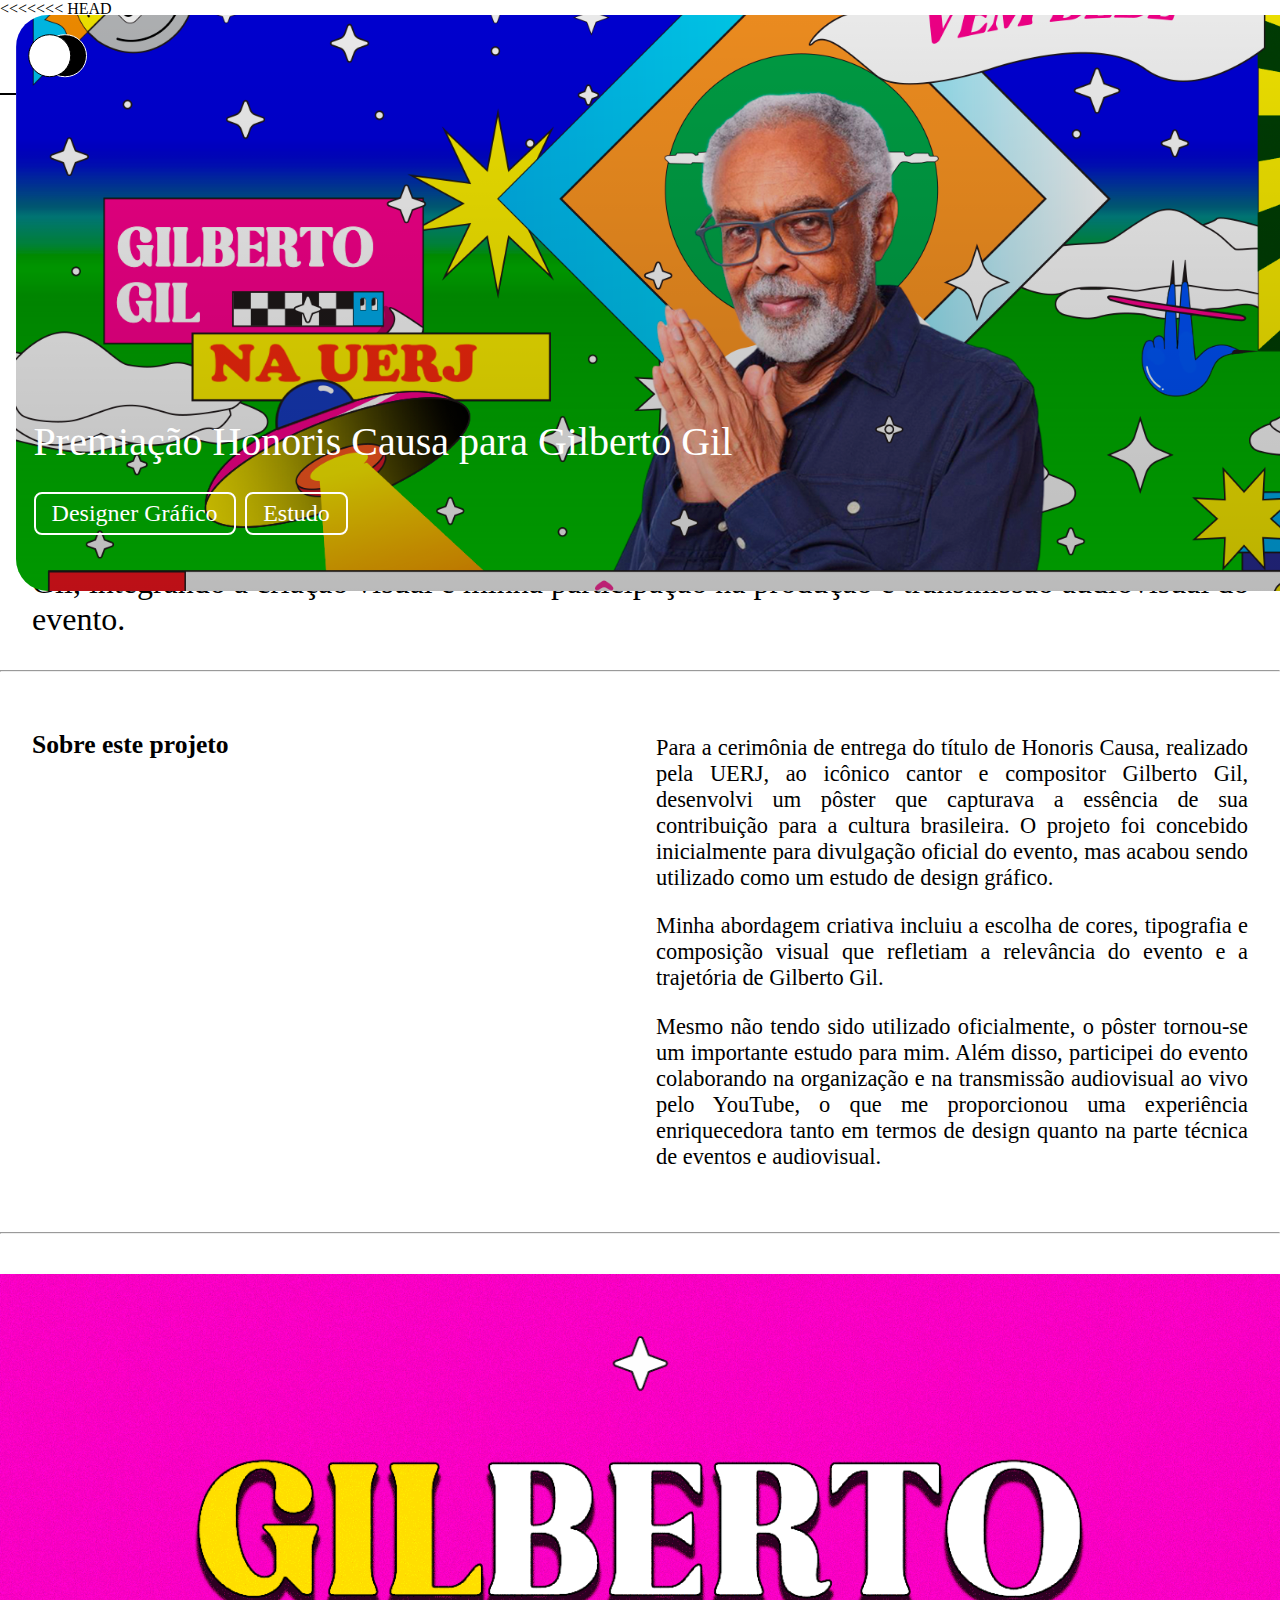
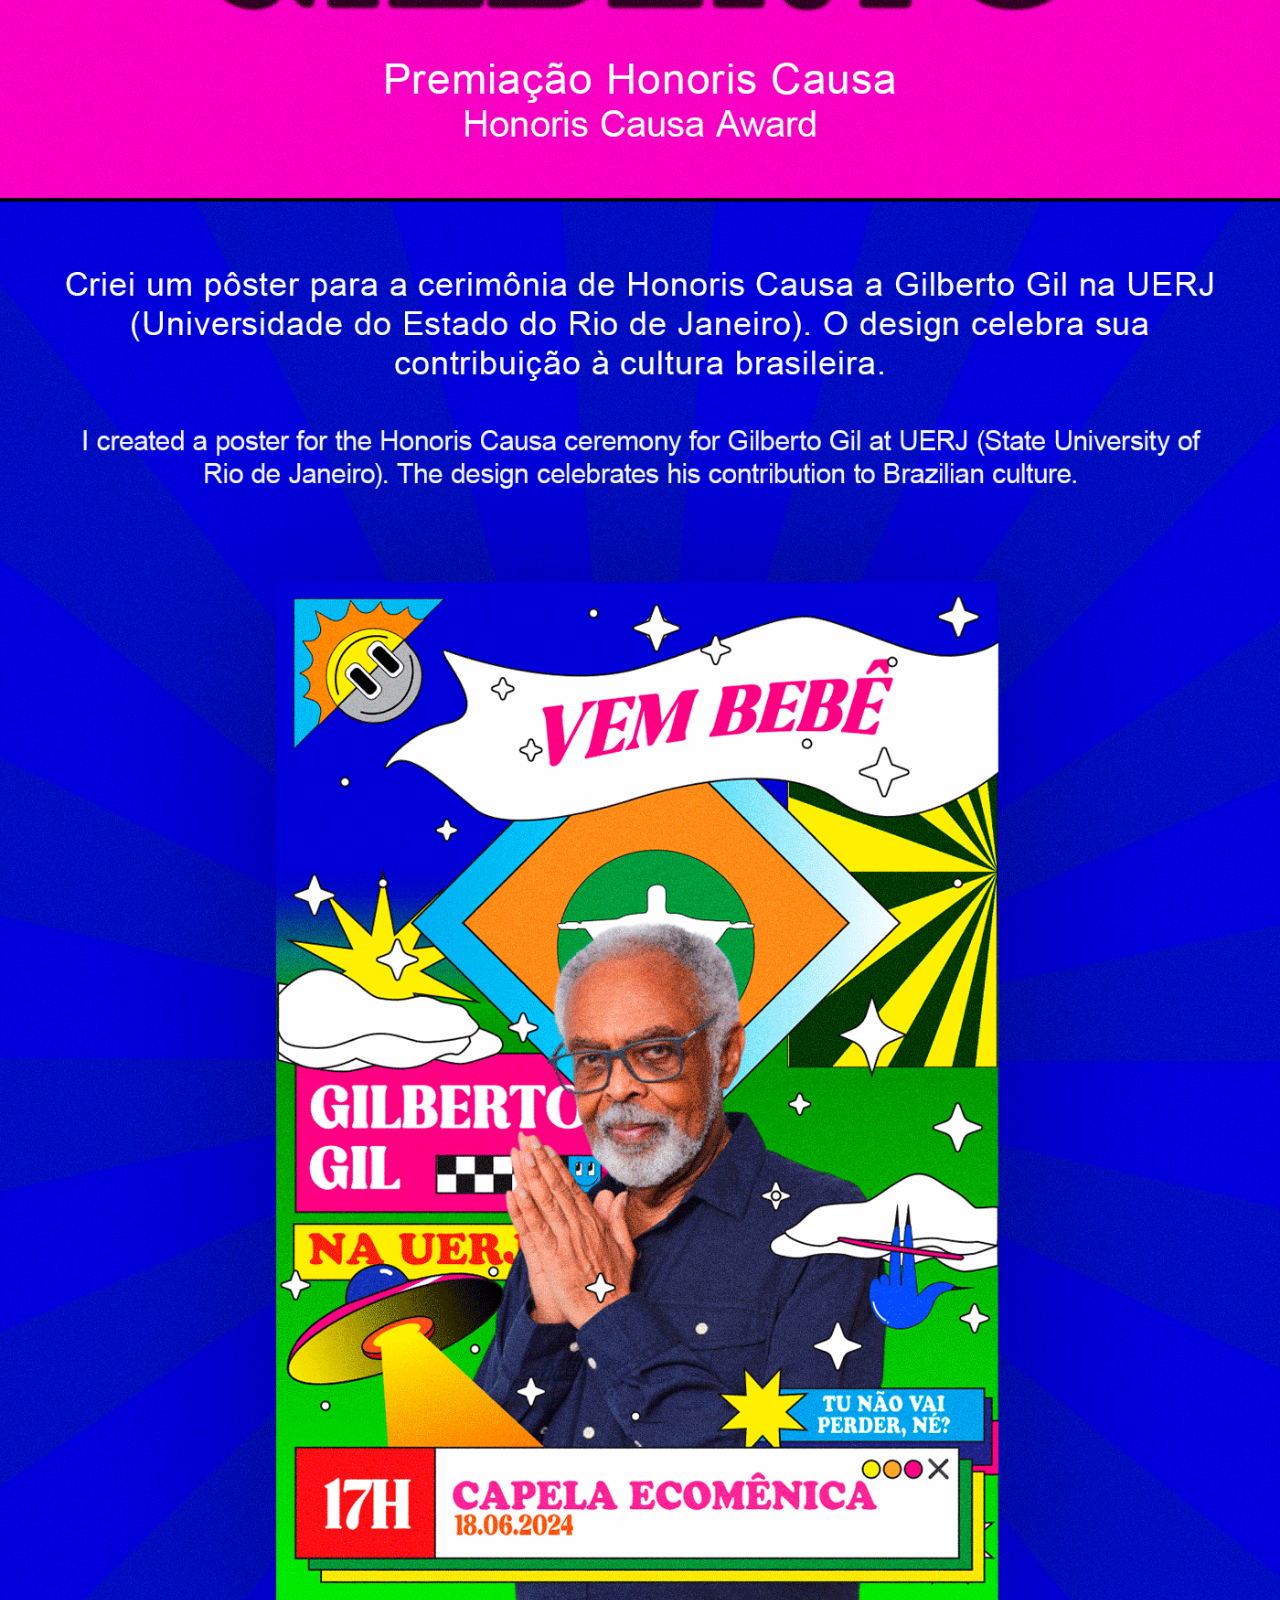
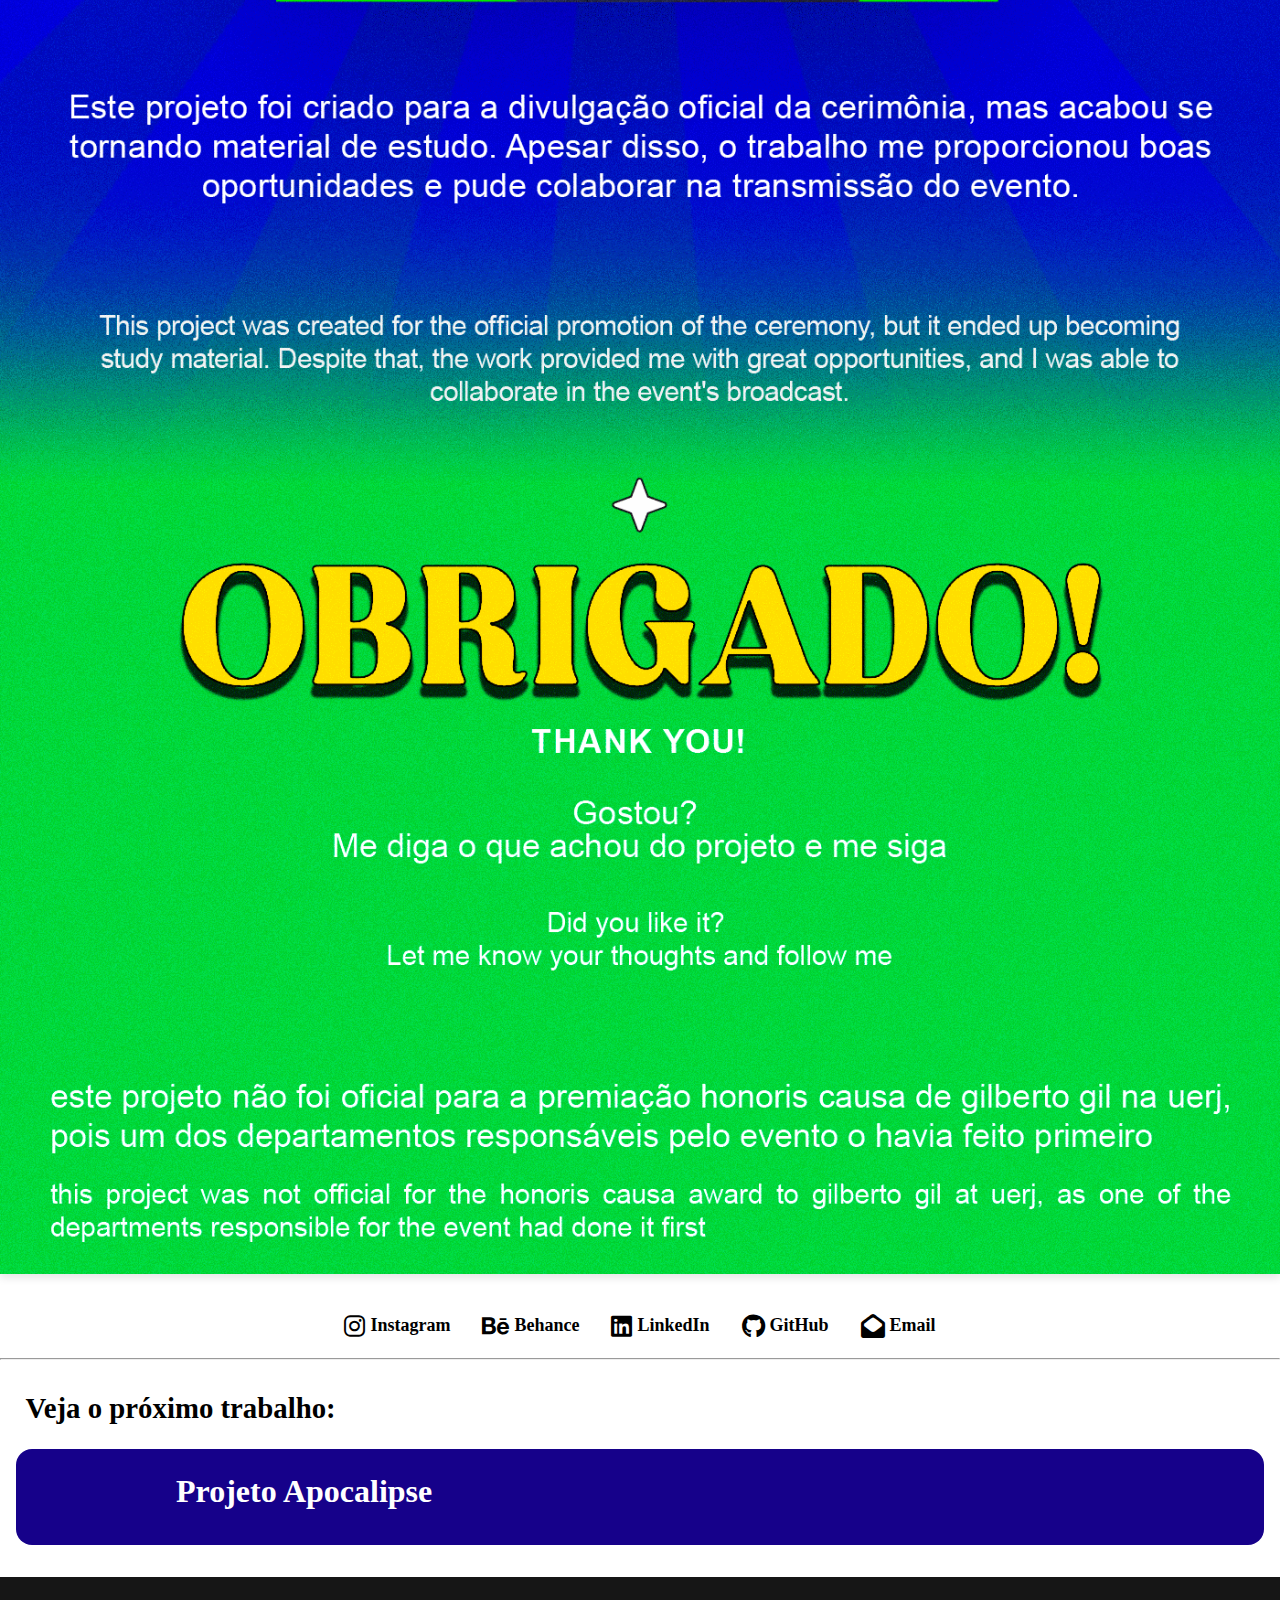
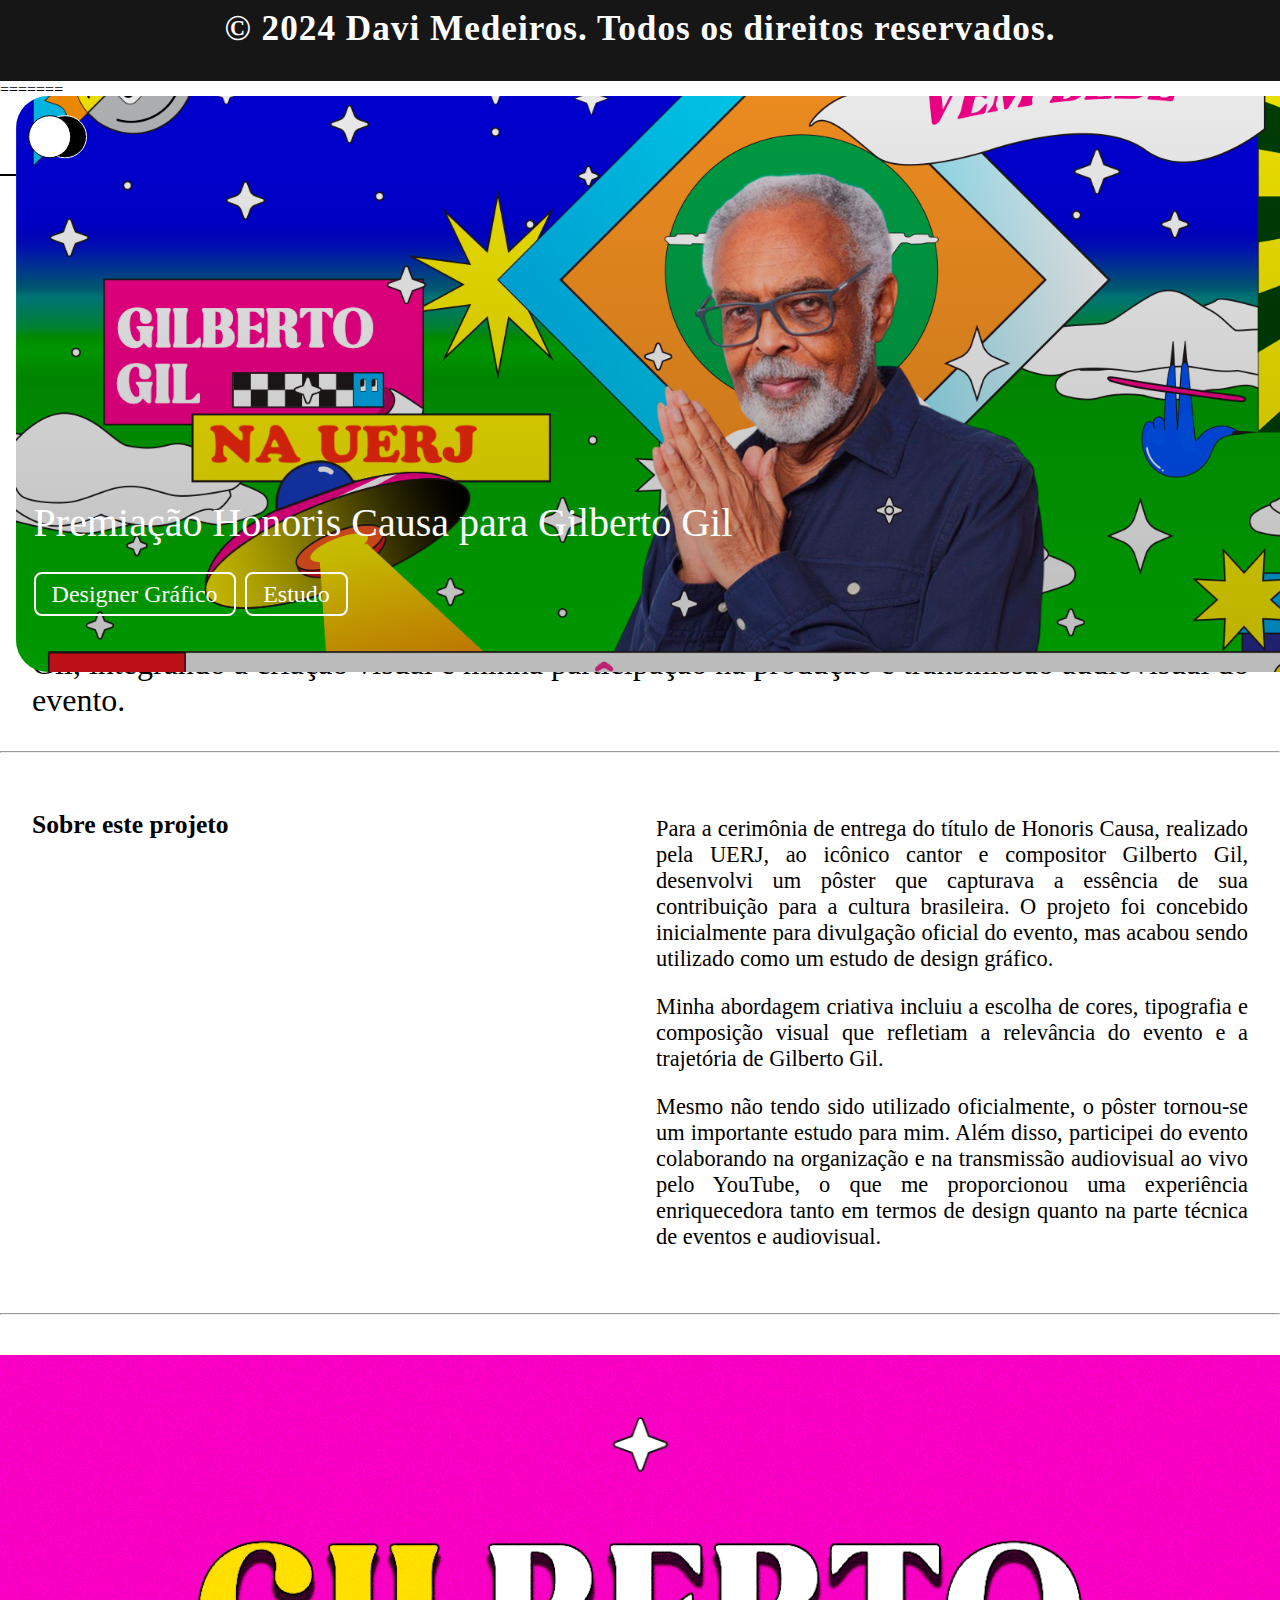
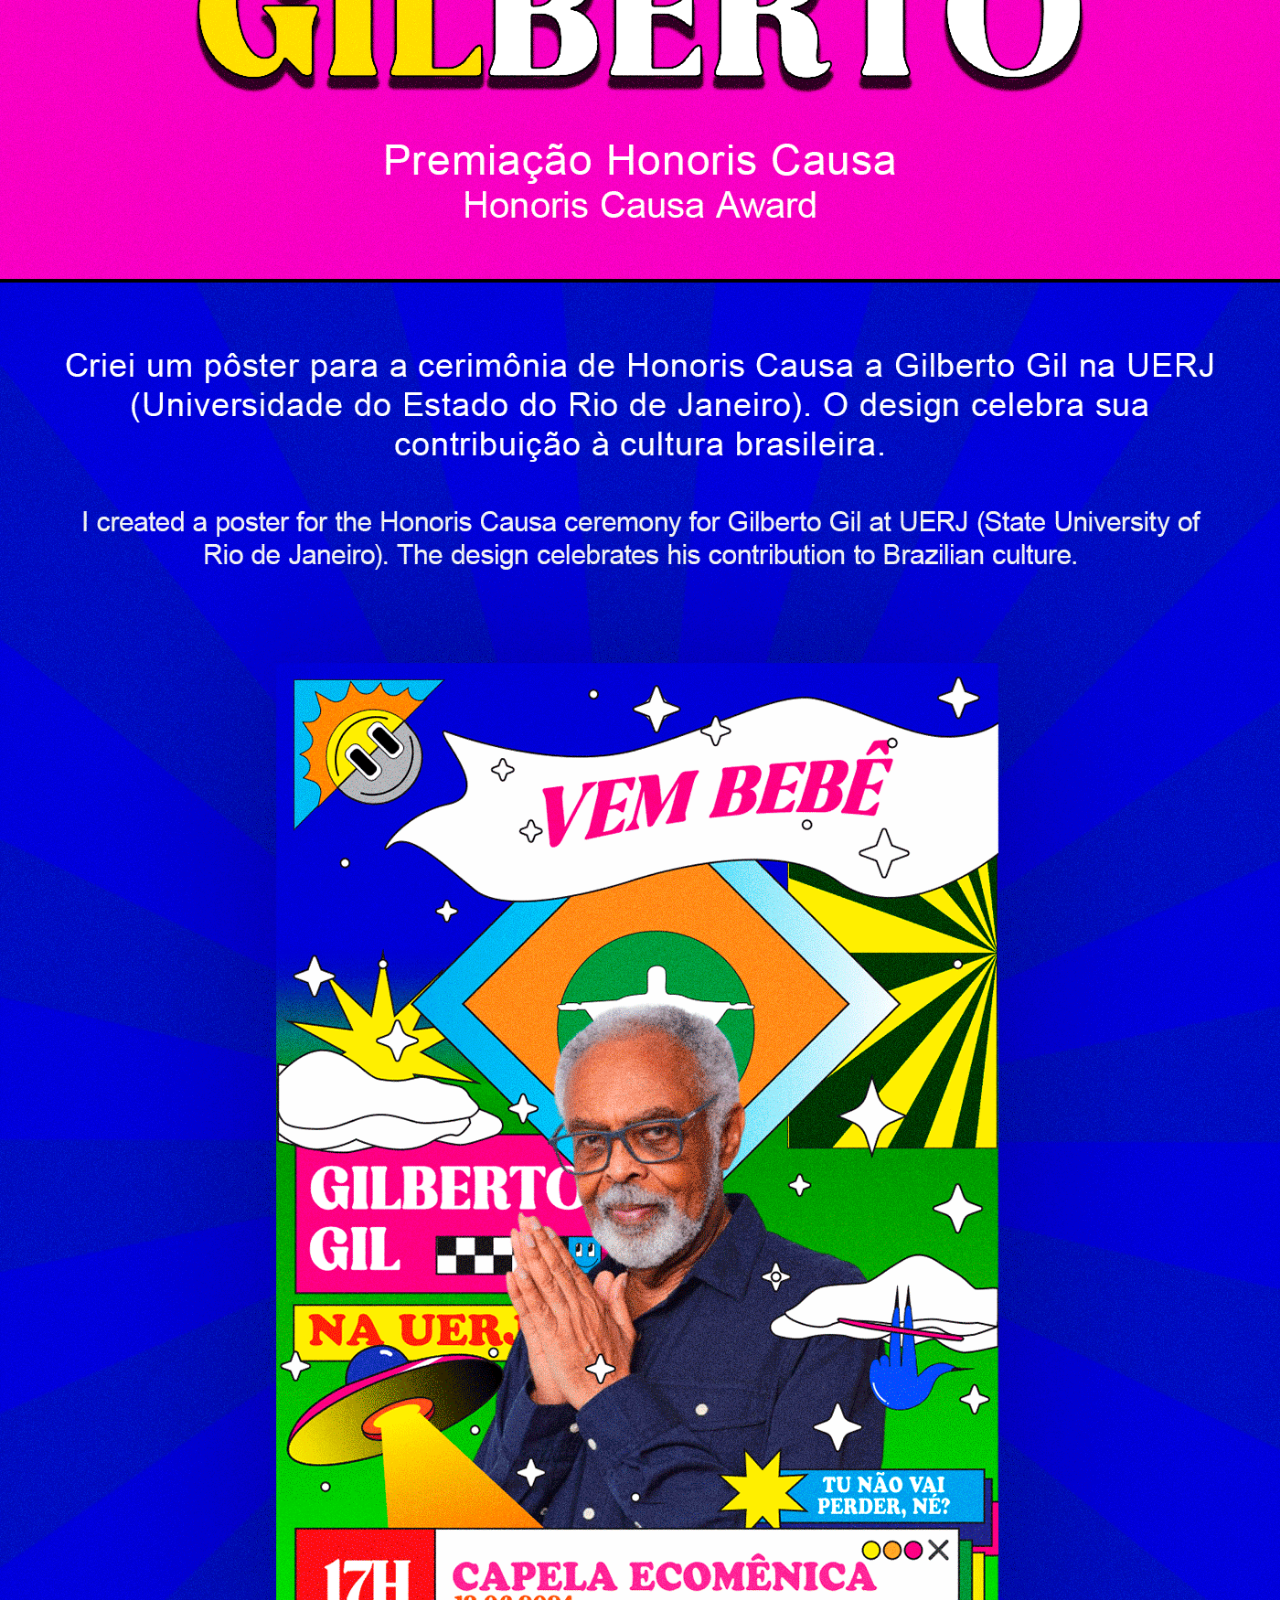
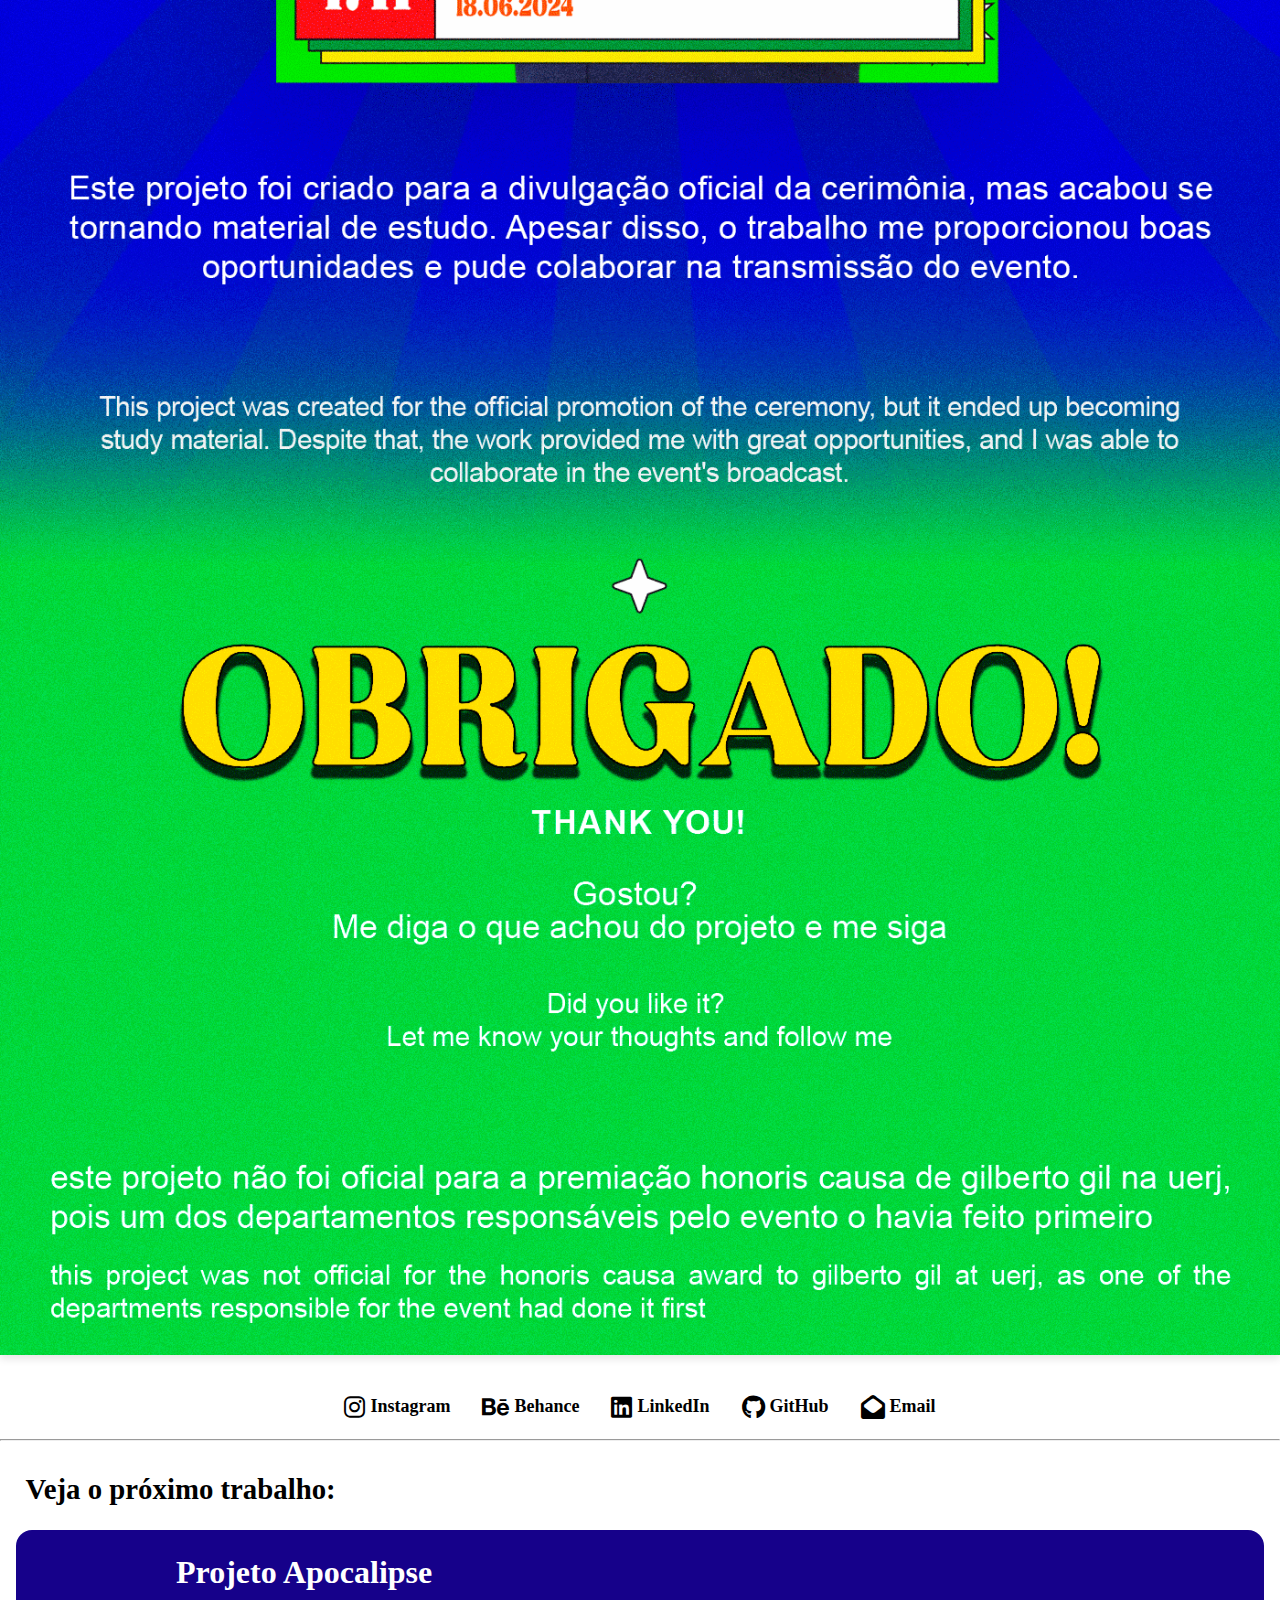
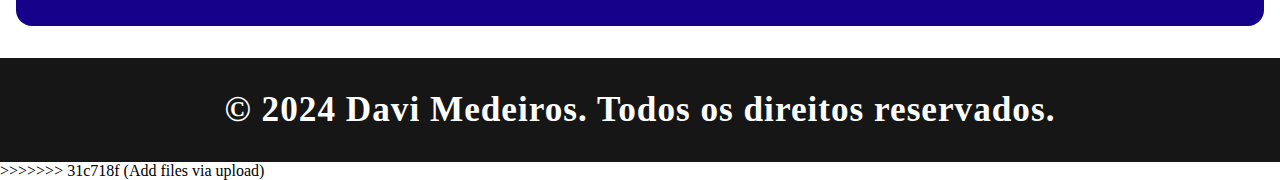
==== commit a5fe53bd: "Add files via upload" ====
--- a/projetos/Gil/gil.html
+++ b/projetos/Gil/gil.html
@@ -1,3 +1,4 @@
+<<<<<<< HEAD
 <!DOCTYPE html>
 <html lang="pt-BR">
 
@@ -142,4 +143,150 @@
 
 </body>
 
+=======
+<!DOCTYPE html>
+<html lang="pt-BR">
+
+<head>
+    <meta charset="UTF-8">
+    <meta name="viewport" content="width=device-width, initial-scale=1.0">
+    <meta name="theme-color" content="#FFFFFF">
+    <meta name="description"
+        content="Detalhes sobre a Premiação Honoris Causa para Gilberto Gil - projeto de design gráfico por Davi Medeiros.">
+    <meta name="keywords" content="Davi Medeiros, design gráfico, Gilberto Gil, premiação, projeto">
+    <meta name="author" content="Davi Medeiros">
+    <link href="https://cdnjs.cloudflare.com/ajax/libs/font-awesome/6.0.0-beta3/css/all.min.css" rel="stylesheet">
+    <link href="https://db.onlinewebfonts.com/c/0976a2619014c5855690b7509fab4c6e?family=Helvetica+Now+Display"
+        rel="stylesheet">
+    <link rel="stylesheet" href="style-gil.css" rel="preload" as="style">
+    <link rel="stylesheet" href="responsive-gil.css" rel="preload" as="style">
+
+
+    <title>Premiação Honoris Causa para Gilberto Gil | Davi Medeiros</title>
+
+    <!-- Favicon -->
+    <link rel="apple-touch-icon" sizes="180x180" href="../../fav-icon/apple-touch-icon.png">
+    <link rel="icon" type="image/png" sizes="32x32" href="../../fav-icon/favicon-32x32.png">
+    <link rel="icon" type="image/png" sizes="16x16" href="../../fav-icon/favicon-16x16.png">
+    <link rel="icon" type="image/png" sizes="192x192" href="../../fav-icon/android-chrome-192x192.png">
+    <link rel="icon" type="image/png" sizes="512x512" href="../../fav-icon/android-chrome-512x512.png">
+    <link rel="icon" href="../../fav-icon/favicon.ico" type="image/x-icon">
+    <link rel="manifest" href="../../fav-icon/site.webmanifest">
+</head>
+
+<body>
+
+    <div class="transition" id="transition-effect"></div>
+
+    <nav>
+        <div class="logo-container">
+            <div class="circles">
+                <div class="circle black"></div>
+                <div class="circle white"></div>
+                <div class="transition" id="transition-effect"></div>
+            </div>
+            <span class="DM">
+                <a href="https://sdeiros.github.io/portfolio/">Davi Medeiros</a>
+            </span>
+        </div>
+        <div class="nav-center">Designer Gráfico e Desenvolvedor Web</div>
+        <div class="nav-right"><a href="https://sdeiros.github.io/portfolio/">Projetos</a></div>
+    </nav>
+
+    <div class="linha"></div>
+
+    <main>
+        <section id="projeto-gil">
+            <div class="work-card">
+                <img src="../../assets/Gil/GILCAPA.png" alt="Premiação Honoris Causa para Gilberto Gil" loading="lazy">
+                <div class="work-info">
+                    <h2>Premiação Honoris Causa para Gilberto Gil</h2>
+                    <div class="tags">
+                        <p>Designer Gráfico</p>
+                        <p>Estudo</p>
+                    </div>
+                </div>
+            </div>
+        </section>
+        <div class="sobre">
+            <p>
+                Este pôster foi desenvolvido para o título de Honoris Causa do cantor e compositor Gilberto Gil,
+                integrando a criação visual e minha participação na produção e transmissão audiovisual do evento.</p>
+        </div>
+
+        <hr>
+
+        <section id="descricao">
+            <div class="content-block">
+                <h1>Sobre este projeto</h1>
+                <div class="text-container">
+                    <p>Para a cerimônia de entrega do título de Honoris Causa, realizado pela UERJ, ao icônico cantor e
+                        compositor Gilberto Gil,
+                        desenvolvi um pôster que capturava a essência de sua contribuição para a cultura brasileira. O
+                        projeto foi concebido inicialmente para divulgação oficial do evento, mas acabou sendo utilizado
+                        como um estudo de design gráfico.</p>
+                    <p>Minha abordagem criativa incluiu a escolha de cores, tipografia e composição visual que refletiam
+                        a
+                        relevância do evento e a trajetória de Gilberto Gil.</p>
+                    <p>Mesmo não tendo sido utilizado oficialmente, o pôster tornou-se um importante estudo para mim.
+                        Além
+                        disso, participei do evento colaborando na organização e na transmissão audiovisual ao vivo pelo
+                        YouTube, o que me proporcionou uma experiência enriquecedora tanto em termos de design quanto na
+                        parte técnica de eventos e audiovisual.</p>
+                </div>
+            </div>
+        </section>
+
+        <hr>
+
+        <section>
+            <div class="image-container">
+                <img src="../../assets/Gil/Gilberto-Gil.gif" alt="Pôster Gilberto Gil">
+            </div>
+        </section>
+
+        <section class="social-media">
+            <div class="social-links">
+                <a href="https://www.instagram.com/seu_usuario/" target="_blank" class="social-icon">
+                    <i class="fab fa-instagram"></i> Instagram
+                </a>
+                <a href="https://www.behance.net/seu_usuario/" target="_blank" class="social-icon">
+                    <i class="fab fa-behance"></i> Behance
+                </a>
+                <a href="https://www.linkedin.com/in/seu_usuario/" target="_blank" class="social-icon">
+                    <i class="fab fa-linkedin"></i> LinkedIn
+                </a>
+                <a href="https://github.com/seu_usuario" target="_blank" class="social-icon">
+                    <i class="fab fa-github"></i> GitHub
+                </a>
+                <a href="mailto:seu_email@dominio.com" class="social-icon">
+                    <i class="fas fa-envelope-open"></i> Email
+                </a>
+            </div>
+        </section>
+
+        <hr>
+
+        <section class="next-work">
+            <h2>Veja o próximo trabalho:</h2>
+            <div class="next-work-card">
+                <img class="next-workimg" src="../../assets/Apocalipse/globo.png" alt="Próximo Trabalho" loading="lazy" class="next-work-image">
+                <div class="next-work-info">
+                    <h3>Projeto Apocalipse</h3>
+                </div>
+            </div>
+        </section>
+
+    </main>
+
+    <footer>
+        <div class="copyright">
+            <p>&copy; 2024 Davi Medeiros. Todos os direitos reservados.</p>
+        </div>
+    </footer>
+    <script src="/script.js"></script>
+
+</body>
+
+>>>>>>> 31c718f (Add files via upload)
 </html>--- a/projetos/Gil/style-gil.css
+++ b/projetos/Gil/style-gil.css
@@ -1,3 +1,4 @@
+<<<<<<< HEAD
 /* Estilo base para telas grandes (desktops e laptops) */
 #projeto-gil {
     display: flex;
@@ -332,4 +333,340 @@
 
 .social-icon:hover {
     color: #555;
+=======
+/* Estilo base para telas grandes (desktops e laptops) */
+#projeto-gil {
+    display: flex;
+    justify-content: center;
+    align-items: center;
+    flex-direction: column;
+    height: 100vh;
+}
+
+::selection {
+    background-color: rgba(224, 224, 224, 0.9);
+}
+
+::-webkit-scrollbar {
+    width: 0.8rem;
+    height: auto;
+}
+
+::-webkit-scrollbar-track {
+    background-color: white;
+}
+
+::-webkit-scrollbar-thumb {
+    background: rgba(39, 39, 39, 1);
+    border-radius: 0.2rem;
+    cursor: pointer;
+}
+
+::-webkit-scrollbar-thumb:hover {
+    background: #555;
+    cursor: pointer;
+}
+
+body {
+    font-family: 'Helvetica Now Display';
+    margin: 0;
+    padding: 0;
+    background-color: white;
+    overflow-x: hidden;
+    transition: background-color 0.5s, color 0.5s;
+}
+
+nav {
+    width: 100%;
+    display: flex;
+    justify-content: space-between;
+    align-items: center;
+    padding: 1.2rem 3rem;
+    line-break: auto;
+    overflow-wrap: initial;
+    caret-color: rgba(39, 39, 39, 1);
+    text-decoration: none;
+    letter-spacing: 0px;
+    font-size: 1.4rem;
+    font-style: normal;
+    font-weight: 600;
+    border-bottom: 2px solid rgb(0, 0, 0);
+}
+
+.nav-center {
+    flex-grow: 1;
+    text-align: center;
+}
+
+.nav-right {
+    position: absolute;
+    text-align: right;
+    left: 91.6vw;
+}
+
+nav a {
+    text-decoration: none;
+    color: inherit;
+    cursor: pointer;
+}
+
+.logo-container {
+    display: flex;
+    align-items: center;
+    justify-content: space-between;
+}
+
+.circles {
+    position: relative;
+    width: 40px;
+    height: 40px;
+    margin-right: 1.3rem;
+}
+
+.circle {
+    position: absolute;
+    width: 2.3rem;
+    height: 2.3rem;
+    border-radius: 50%;
+    cursor: pointer;
+    z-index: 2;
+}
+
+.transition {
+    position: absolute;
+    border-radius: 50%;
+    background-color: rgba(0, 0, 0, 0.7);
+    transform: scale(0);
+    transition: transform 0.5s ease;
+    z-index: 100;
+}
+
+/* Estado ativo da animação */
+.transition.active {
+    transform: scale(10);
+}
+
+.circle.black {
+    background-color: black;
+    left: -20%;
+    top: 50%;
+    transform: translateY(-50%);
+    border: 1px solid white;
+}
+
+.circle.white {
+    background-color: white;
+    left: 70%;
+    top: 50%;
+    transform: translate(-50%, -50%);
+    border: 1px solid black;
+}
+
+.work-info {
+    position: absolute;
+    bottom: 0;
+    color: white;
+    width: 100%;
+    padding: 2rem;
+    box-sizing: border-box;
+}
+
+.work-info h2 {
+    position: relative;
+    z-index: 2;
+    width: 100%;
+    margin: 0;
+    font-size: 2.6rem;
+    text-align: left;
+    font-weight: 300;
+    line-height: 2rem;
+}
+
+.work-info .tags {
+    display: flex;
+    gap: 1rem;
+}
+
+.work-info p {
+    z-index: 2;
+    font-size: 1.5rem;
+    padding: 0.4rem 1rem;
+    border: 1px solid white;
+    border-radius: 0.5rem;
+    white-space: nowrap;
+}
+
+.work-card {
+    display: block;
+    text-decoration: none;
+    color: black;
+    border-radius: 2rem;
+    overflow: hidden;
+    width: 95vw;
+    height: 82vh;
+    position: relative;
+    margin: 1rem;
+    margin-top: -4rem;
+}
+
+.work-card::before {
+    content: '';
+    position: absolute;
+    top: 0;
+    left: 0;
+    width: 100%;
+    height: 100%;
+    background: linear-gradient(to bottom, rgba(0, 0, 0, 0.082), rgba(0, 0, 0, 0.267));
+    z-index: 1;
+}
+
+.sobre {
+    width: 95vw;
+    margin-left: 1.9rem;
+    font-size: 2rem;
+    text-align: left;
+    font-weight: 300;
+    margin-top: -6rem;
+}
+
+.work-card img {
+    width: 100%;
+    height: 100%;
+    object-fit: cover;
+    display: block;
+    position: relative;
+    z-index: 0;
+}
+
+.next-work {
+    text-align: left;
+    margin-top: 2rem;
+}
+
+.next-work h2 {
+    font-size: 1.8rem;
+    margin-left: 1.9rem;
+}
+
+.next-work-card {
+    display: flex;
+    margin: 0 auto;
+    width: 95vw;
+    border-radius: 1rem;
+    overflow: hidden;
+    background-color: rgb(22, 1, 138);
+    position: relative;
+    padding: 1rem;
+    cursor: pointer;
+}
+
+.next-work-card img {
+    width: 6rem;
+    height: auto;
+    margin-right: 1rem;
+    aspect-ratio: 1 / 1;
+    object-fit: cover;
+    margin-left: 2rem;
+}
+
+.next-work-info {
+    flex: 1;
+    padding: 1rem;
+}
+
+.next-work-info h3 {
+    font-size: 2rem;
+    margin: 0;
+    position: relative;
+    top: 0.5rem;
+    color: #fff;
+}
+
+#descricao {
+    padding: 2rem;
+}
+
+.content-block {
+    display: flex;
+    align-items: flex-start;
+    justify-content: space-between;
+    margin: 0 auto;
+}
+
+.content-block h1 {
+    flex: 1;
+    margin-right: 2rem;
+    text-align: left;
+}
+
+.text-container {
+    flex: 1;
+    text-align: justify;
+    font-size: 1.2rem;
+}
+
+.image-container {
+    display: flex;
+    flex-direction: column;
+    padding: 2rem 0rem 0rem;
+}
+
+.image-container img {
+    width: 100vw;
+    height: auto;
+    border: 1px solid #ddd;
+    box-shadow: 0 4px 8px rgba(0, 0, 0, 0.1);
+}
+
+.copyright {
+    background-color: #161616;
+    color: white;
+    text-align: center;
+    padding: 2rem 0;
+    font-size: 1.2rem;
+    position: relative;
+    margin-top: 2rem;
+    overflow: hidden;
+    width: 100vw;
+}
+
+.copyright p {
+    margin: 0;
+    font-size: 1.5rem;
+    letter-spacing: 1px;
+    font-weight: 700;
+    white-space: nowrap;
+    text-overflow: ellipsis;
+}
+
+.social-media {
+    text-align: center;
+    margin-top: 40px;
+    margin-bottom: 20px;
+}
+
+.social-links {
+    display: flex;
+    justify-content: center;
+    gap: 2rem;
+    flex-wrap: wrap;
+}
+
+.social-icon {
+    color: #000;
+    text-decoration: none;
+    font-size: 18px;
+    font-weight: bold;
+    display: flex;
+    align-items: center;
+    gap: 5px;
+}
+
+.social-icon i {
+    font-size: 24px;
+}
+
+.social-icon:hover {
+    color: #555;
+>>>>>>> 31c718f (Add files via upload)
 }--- a/projetos/Gil/responsive-gil.css
+++ b/projetos/Gil/responsive-gil.css
@@ -1,3 +1,4 @@
+<<<<<<< HEAD
 @media (max-width: 3840px) {
     .nav-center {
         font-size: 5rem;
@@ -3257,4 +3258,3265 @@
     .copyright p {
         font-size: 0.7rem;
     }
+=======
+@media (max-width: 3840px) {
+    .nav-center {
+        font-size: 5rem;
+        margin-left: -12rem;
+    }
+
+    .nav-right {
+        left: 92vw;
+        font-size: 5rem;
+    }
+
+    .DM {
+        margin-left: 2vw;
+        font-size: 5rem;
+    }
+
+    .circles {
+        width: 25px;
+        height: 25px;
+        margin-left: 2rem;
+
+    }
+
+    .circle {
+        width: 6.5rem;
+        height: 6.5rem;
+        margin-right: 8rem;
+    }
+
+    .circle.white {
+        margin-left: -1rem;
+    }
+
+    .sobre {
+        width: 96vw;
+        margin-left: 2.5rem;
+        font-size: 4rem;
+    }
+
+    .text-container {
+        flex: 1.4;
+        text-align: justify;
+        font-size: 4rem;
+    }
+
+    .content-block h1 {
+        flex: 1;
+        text-align: left;
+        font-size: 5rem;
+    }
+
+    .next-work-card {
+        width: 97vw;
+        height: 12rem;
+        border-radius: 3rem;
+        margin-top: -4rem
+    }
+
+    .next-work-card img {
+        width: 13rem;
+        height: 13rem;
+    }
+
+    .next-work h2 {
+        font-size: 6rem;
+        margin-left: 1.6rem;
+    }
+
+    .next-work-info h3 {
+        font-size: 5rem;
+        top: 0.8rem;
+    }
+
+    .work-card {
+        width: 232rem;
+        height: 120rem;
+        border-radius: 5rem;
+    }
+
+    .work-info h2 {
+        width: 90vw;
+        font-size: 8rem;
+        text-align: left;
+        font-weight: 400;
+        margin-left: 4rem;
+        line-height: 3.2rem;
+    }
+
+    .work-info p {
+        border: 8px solid white;
+        border-radius: 2rem;
+    }
+
+    .work-info .tags {
+        display: flex;
+        gap: -2rem;
+    }
+
+    .tags p {
+        font-size: 6rem;
+        margin-left: 3rem;
+    }
+
+    .copyright p {
+        font-size: 4.5rem;
+    }
+
+}
+
+@media (max-width: 2580px) {
+    .nav-center {
+        font-size: 2.5rem;
+        margin-left: -12rem;
+    }
+
+    .nav-right {
+        left: 92vw;
+        font-size: 2.5rem;
+    }
+
+    .DM {
+        margin-left: 0.5vw;
+        font-size: 2.5rem;
+    }
+
+    .circles {
+        width: 25px;
+        height: 25px;
+    }
+
+    .circle {
+        width: 3rem;
+        height: 3rem;
+        margin-right: 8rem;
+    }
+
+    .circle.white {
+        margin-left: -1rem;
+    }
+
+    .sobre {
+        width: 96vw;
+        margin-left: 2.5rem;
+        font-size: 2rem;
+    }
+
+    .text-container {
+        flex: 1.4;
+        text-align: justify;
+        font-size: 1.8rem;
+    }
+
+    .content-block h1 {
+        flex: 1;
+        text-align: left;
+        font-size: 2rem;
+    }
+
+    .next-work h2 {
+        font-size: 2rem;
+        margin-left: 1.6rem;
+    }
+
+    .work-card {
+        height: 78rem;
+    }
+
+    .work-info h2 {
+        width: 90vw;
+        font-size: 3.5rem;
+        text-align: left;
+        font-weight: 400;
+        margin-left: -0.9rem;
+        line-height: 3.2rem;
+    }
+
+    .work-info p {
+        border: 3px solid white;
+    }
+
+    .work-info .tags {
+        display: flex;
+        gap: 1.5rem;
+    }
+
+    .tags p {
+        font-size: 2.4rem;
+        margin-left: -0.9rem;
+    }
+
+    .copyright p {
+        font-size: 2.2rem;
+    }
+
+}
+
+@media (max-width: 1930px) {
+    .nav-center {
+        font-size: 2rem;
+        margin-left: -12rem;
+    }
+
+    .nav-right {
+        left: 92vw;
+        font-size: 2rem;
+    }
+
+    .DM {
+        margin-left: 0vw;
+        font-size: 2rem;
+    }
+
+    .circles {
+        width: 25px;
+        height: 25px;
+        margin-left: 0;
+    }
+
+    .circle {
+        width: 2.6rem;
+        height: 2.6rem;
+        margin-right: 8rem;
+    }
+
+    .circle.white {
+        margin-left: -1rem;
+    }
+
+    .sobre {
+        width: 96vw;
+        margin-left: 2.5rem;
+        font-size: 2rem;
+    }
+
+    .text-container {
+        flex: 1.4;
+        text-align: justify;
+        font-size: 1.8rem;
+    }
+
+    .content-block h1 {
+        flex: 1;
+        text-align: left;
+        font-size: 2rem;
+    }
+
+    .next-work-card {
+        width: 95vw;
+        height: 4rem;
+        border-radius: 1rem;
+        margin-top: 1rem;
+    }
+
+    .next-work h2 {
+        font-size: 2rem;
+        margin-left: 1.6rem;
+    }
+
+    .next-work-card img {
+        width: 5rem;
+        height: 5rem;
+        margin-top: -0.4rem;
+    }
+    
+    .next-work-info h3 {
+        font-size: 2rem;
+        top: -0.5rem;
+        color: #fff;
+    }
+
+    .work-card {
+        height: 56rem;
+        width: 94rem;
+        border-radius: 2rem;
+    }
+
+    .work-info h2 {
+        width: 90vw;
+        font-size: 3.5rem;
+        text-align: left;
+        font-weight: 400;
+        margin-left: -0.9rem;
+        line-height: 3.2rem;
+    }
+
+    .work-info p {
+        border: 3px solid white;
+        border-radius: 0.5rem;
+    }
+
+    .work-info .tags {
+        display: flex;
+        gap: 1.5rem;
+    }
+
+    .tags p {
+        font-size: 2.4rem;
+        margin-left: -0.9rem;
+    }
+
+    .copyright p {
+        font-size: 2.2rem;
+    }
+
+}
+
+@media (max-width: 1730px) {
+    .nav-center {
+        font-size: 2rem;
+        margin-left: -12rem;
+    }
+
+    .nav-right {
+        left: 92vw;
+        font-size: 2rem;
+    }
+
+    .DM {
+        margin-left: 0vw;
+        font-size: 2rem;
+    }
+
+    .circles {
+        width: 25px;
+        height: 25px;
+    }
+
+    .circle {
+        width: 2.6rem;
+        height: 2.6rem;
+        margin-right: 8rem;
+    }
+
+    .circle.white {
+        margin-left: -1rem;
+    }
+
+    .sobre {
+        width: 96vw;
+        margin-left: 2rem;
+        font-size: 2rem;
+    }
+
+    .text-container {
+        flex: 1.4;
+        text-align: justify;
+        font-size: 1.8rem;
+    }
+
+    .content-block h1 {
+        flex: 1;
+        text-align: left;
+        font-size: 2rem;
+    }
+
+    .next-work h2 {
+        font-size: 2rem;
+        margin-left: 1.6rem;
+    }
+
+    .work-card {
+        height: 60rem;
+    }
+
+    .work-info h2 {
+        width: 90vw;
+        font-size: 3.5rem;
+        text-align: left;
+        font-weight: 400;
+        margin-left: -0.9rem;
+        line-height: 3.2rem;
+    }
+
+    .work-info p {
+        border: 3px solid white;
+    }
+
+    .work-info .tags {
+        display: flex;
+        gap: 1.5rem;
+    }
+
+    .tags p {
+        font-size: 2.4rem;
+        margin-left: -0.9rem;
+    }
+
+    .copyright p {
+        font-size: 2.2rem;
+    }
+
+}
+
+@media (max-width: 1680px) {
+    .nav-center {
+        font-size: 2rem;
+        margin-left: -12rem;
+    }
+
+    .nav-right {
+        left: 90vw;
+        font-size: 2rem;
+    }
+
+    .DM {
+        margin-left: 0vw;
+        font-size: 2rem;
+    }
+
+    .circles {
+        width: 25px;
+        height: 25px;
+    }
+
+    .circle {
+        width: 2.6rem;
+        height: 2.6rem;
+        margin-right: 8rem;
+    }
+
+    .circle.white {
+        margin-left: -1rem;
+    }
+
+    .text-container {
+        flex: 1;
+        text-align: justify;
+        font-size: 1.6rem;
+    }
+
+    .content-block h1 {
+        flex: 1;
+        text-align: left;
+        font-size: 1.8rem;
+    }
+
+    .next-work h2 {
+        font-size: 2rem;
+        margin-left: 1.6rem;
+    }
+
+    .work-card {
+        margin-top: -4rem;
+        height: 56rem;
+    }
+
+    .work-info h2 {
+        width: 90vw;
+        font-size: 3rem;
+        text-align: left;
+        font-weight: 400;
+        margin-left: -0.9rem;
+        line-height: 3.2rem;
+    }
+
+    .work-info p {
+        border: 2px solid white;
+    }
+
+    .work-info .tags {
+        display: flex;
+        gap: 1.5rem;
+    }
+
+    .tags p {
+        font-size: 1.4rem;
+        margin-left: -0.9rem;
+    }
+
+}
+
+@media (max-width: 1645px) {
+    .nav-center {
+        font-size: 2rem;
+        margin-left: -12rem;
+    }
+
+    .nav-right {
+        left: 90vw;
+        font-size: 2rem;
+    }
+
+    .DM {
+        margin-left: 0vw;
+        font-size: 2rem;
+    }
+
+    .circles {
+        width: 25px;
+        height: 25px;
+    }
+
+    .circle {
+        width: 2.6rem;
+        height: 2.6rem;
+        margin-right: 8rem;
+    }
+
+    .circle.white {
+        margin-left: -1rem;
+    }
+
+    .text-container {
+        flex: 1;
+        text-align: justify;
+        font-size: 1.5rem;
+    }
+
+    .content-block h1 {
+        flex: 1;
+        text-align: left;
+        font-size: 1.8rem;
+    }
+
+    .next-work h2 {
+        font-size: 2rem;
+        margin-left: 1.6rem;
+    }
+
+    .work-card {
+        margin-top: -4rem;
+        height: 48rem;
+    }
+
+    .work-info h2 {
+        width: 90vw;
+        font-size: 3rem;
+        text-align: left;
+        font-weight: 400;
+        margin-left: -0.9rem;
+        line-height: 3.2rem;
+    }
+
+    .work-info p {
+        border: 2px solid white;
+    }
+
+    .work-info .tags {
+        display: flex;
+        gap: 1.5rem;
+    }
+
+    .tags p {
+        font-size: 1.4rem;
+        margin-left: -0.9rem;
+    }
+
+}
+
+@media (max-width: 1610px) {
+    .nav-center {
+        font-size: 2rem;
+        margin-left: -12rem;
+    }
+
+    .nav-right {
+        left: 90vw;
+        font-size: 2rem;
+    }
+
+    .DM {
+        margin-left: 0vw;
+        font-size: 2rem;
+    }
+
+    .circles {
+        width: 25px;
+        height: 25px;
+    }
+
+    .circle {
+        width: 2.6rem;
+        height: 2.6rem;
+        margin-right: 8rem;
+    }
+
+    .circle.white {
+        margin-left: -1rem;
+    }
+
+    .text-container {
+        flex: 1;
+        text-align: justify;
+        font-size: 1.5rem;
+    }
+
+    .content-block h1 {
+        flex: 1;
+        text-align: left;
+        font-size: 1.8rem;
+    }
+
+    .next-work h2 {
+        font-size: 2rem;
+        margin-left: 1.6rem;
+    }
+
+    .work-card {
+        margin-top: -5rem;
+        height: 38rem;
+        width: 94rem;
+        border-radius: 2rem;
+    }
+
+    .work-info h2 {
+        width: 90vw;
+        font-size: 3rem;
+        text-align: left;
+        font-weight: 400;
+        margin-left: -0.9rem;
+        line-height: 3.2rem;
+    }
+
+    .work-info p {
+        border: 2px solid white;
+    }
+
+    .work-info .tags {
+        display: flex;
+        gap: 1.5rem;
+    }
+
+    .tags p {
+        font-size: 1.4rem;
+        margin-left: -0.9rem;
+    }
+
+}
+
+@media (max-width: 1580px) {
+    .nav-center {
+        font-size: 2rem;
+        margin-left: -12rem;
+    }
+
+    .nav-right {
+        left: 90vw;
+        font-size: 2rem;
+    }
+
+    .DM {
+        margin-left: 0vw;
+        font-size: 2rem;
+    }
+
+    .circles {
+        width: 25px;
+        height: 25px;
+    }
+
+    .circle {
+        width: 2.6rem;
+        height: 2.6rem;
+        margin-right: 8rem;
+    }
+
+    .circle.white {
+        margin-left: -1rem;
+    }
+
+    .text-container {
+        flex: 1;
+        text-align: justify;
+        font-size: 1.5rem;
+    }
+
+    .content-block h1 {
+        flex: 1;
+        text-align: left;
+        font-size: 1.8rem;
+    }
+
+    .next-work h2 {
+        font-size: 2rem;
+        margin-left: 1.6rem;
+    }
+
+    .work-info h2 {
+        width: 90vw;
+        font-size: 3.5rem;
+        text-align: left;
+        font-weight: 400;
+        margin-left: -0.9rem;
+        line-height: 3.2rem;
+    }
+
+    .work-info p {
+        border: 3px solid white;
+    }
+
+    .work-info .tags {
+        display: flex;
+        gap: 1.5rem;
+    }
+
+    .tags p {
+        font-size: 2.4rem;
+        margin-left: -0.9rem;
+    }
+
+}
+
+@media (max-width: 1560px) {
+    .nav-center {
+        font-size: 2rem;
+        margin-left: -12rem;
+    }
+
+    .nav-right {
+        left: 90vw;
+        font-size: 2rem;
+    }
+
+    .DM {
+        margin-left: 0vw;
+        font-size: 2rem;
+    }
+
+    .circles {
+        width: 25px;
+        height: 25px;
+    }
+
+    .circle {
+        width: 2.6rem;
+        height: 2.6rem;
+        margin-right: 8rem;
+    }
+
+    .circle.white {
+        margin-left: -1rem;
+    }
+
+    .text-container {
+        flex: 1;
+        text-align: justify;
+        font-size: 1.6rem;
+    }
+
+    .content-block h1 {
+        flex: 1;
+        text-align: left;
+        font-size: 1.8rem;
+    }
+
+    .next-work h2 {
+        font-size: 3rem;
+        margin-left: 1.6rem;
+    }
+
+    .work-info h2 {
+        width: 90vw;
+        font-size: 3.5rem;
+        text-align: left;
+        font-weight: 400;
+        margin-left: -0.9rem;
+        line-height: 3.2rem;
+    }
+
+    .work-info p {
+        border: 3px solid white;
+    }
+
+    .work-info .tags {
+        display: flex;
+        gap: 1.5rem;
+    }
+
+    .tags p {
+        font-size: 2.4rem;
+        margin-left: -0.9rem;
+    }
+
+    .work-card {
+        height: 51rem;
+    }
+}
+
+@media (max-width: 1520px) {
+    .nav-center {
+        font-size: 2rem;
+        margin-left: -12rem;
+    }
+
+    .nav-right {
+        left: 90vw;
+        font-size: 2rem;
+    }
+
+    .DM {
+        margin-left: 0vw;
+        font-size: 2rem;
+    }
+
+    .circles {
+        width: 25px;
+        height: 25px;
+    }
+
+    .circle {
+        width: 2.6rem;
+        height: 2.6rem;
+        margin-right: 8rem;
+    }
+
+    .circle.white {
+        margin-left: -1rem;
+    }
+
+    .text-container {
+        flex: 1;
+        text-align: justify;
+        font-size: 1.5rem;
+    }
+
+    .content-block h1 {
+        flex: 1;
+        text-align: left;
+        font-size: 1.8rem;
+    }
+
+    .work-card {
+        height: 43rem;
+    }
+
+    .next-work h2 {
+        font-size: 2rem;
+        margin-left: 1.6rem;
+    }
+
+    .work-info h2 {
+        width: 90vw;
+        font-size: 2.5rem;
+        text-align: left;
+        font-weight: 400;
+        margin-left: -0.9rem;
+        line-height: 3.2rem;
+    }
+
+    .work-info p {
+        border: 2px solid white;
+    }
+
+    .work-info .tags {
+        display: flex;
+        gap: 1.5rem;
+    }
+
+    .tags p {
+        font-size: 1.5rem;
+        margin-left: -0.9rem;
+    }
+
+}
+
+@media (max-width: 1440px) {
+    .text-container {
+        flex: 1;
+        text-align: justify;
+        font-size: 1.5rem;
+    }
+
+    .content-block h1 {
+        flex: 1;
+        text-align: left;
+        font-size: 1.6rem;
+    }
+
+    .next-work h2 {
+        font-size: 1.8rem;
+        margin-left: 1.6rem;
+    }
+
+    .work-card {
+        height: 46rem;
+    }
+
+}
+
+@media (max-width: 1380px) {
+    .text-container {
+        flex: 1;
+        text-align: justify;
+        font-size: 1.4rem;
+    }
+
+    .content-block h1 {
+        flex: 1;
+        text-align: left;
+        font-size: 1.6rem;
+    }
+
+    .next-work h2 {
+        font-size: 1.8rem;
+        margin-left: 1.6rem;
+    }
+
+    .work-card {
+        height: 38rem;
+    }
+
+}
+
+@media (max-width: 1280px) {
+    .text-container {
+        flex: 1;
+        text-align: justify;
+        font-size: 1.4rem;
+    }
+
+    .content-block h1 {
+        flex: 1;
+        text-align: left;
+        font-size: 1.6rem;
+    }
+
+    .next-work h2 {
+        font-size: 1.8rem;
+        margin-left: 1.6rem;
+    }
+
+    .work-card {
+        height: 36rem;
+    }
+
+}
+
+@media (max-width: 1130px) {
+    .nav-center {
+        display: none;
+    }
+
+    .nav-right {
+        left: 88vw;
+        font-size: 2rem;
+    }
+
+    .text-container {
+        flex: 1;
+        text-align: justify;
+        font-size: 1.4rem;
+    }
+
+    .content-block h1 {
+        flex: 1;
+        text-align: left;
+        font-size: 1.6rem;
+    }
+
+    .next-work h2 {
+        font-size: 1.8rem;
+        margin-left: 1.6rem;
+    }
+
+    .work-card {
+        margin-top: -4rem;
+        height: 31rem;
+    }
+
+}
+
+@media (max-width: 1024px) {
+    .nav-center {
+        display: none;
+    }
+
+    .nav-right {
+        left: 86vw;
+        font-size: 2rem;
+    }
+
+    .text-container {
+        flex: 1;
+        text-align: justify;
+        font-size: 1.4rem;
+    }
+
+    .content-block h1 {
+        flex: 1;
+        text-align: left;
+        font-size: 1.6rem;
+    }
+
+    .next-work h2 {
+        font-size: 1.8rem;
+        margin-left: 1.6rem;
+    }
+
+    .work-card {
+        margin-top: -4rem;
+        height: 30rem;
+    }
+
+}
+
+@media (max-width: 820px) {
+    .nav-center {
+        display: none;
+    }
+
+    nav {
+        max-width: 90vw;
+        padding: 0.6em 2.5rem;
+        overflow: hidden;
+    }
+
+    .nav-right {
+        left: 83vw;
+        font-size: 2rem;
+    }
+
+    .DM {
+        margin-left: 0.5vw;
+        font-size: 2rem;
+    }
+
+    .circles {
+        width: 25px;
+        height: 25px;
+    }
+
+    .circle {
+        width: 2.5rem;
+        height: 2.5rem;
+        margin-right: 8rem;
+    }
+
+    .circle.white {
+        margin-left: -1rem;
+    }
+
+    .work-card {
+        width: 48rem;
+        border-radius: 2rem;
+        height: 64rem;
+        margin-top: -4rem;
+        overflow: hidden;
+    }
+
+    .work-info h2 {
+        width: 90vw;
+        font-size: 3.5rem;
+        text-align: left;
+        font-weight: 400;
+        margin-left: -0.9rem;
+        line-height: 3.2rem;
+    }
+
+    .work-info p {
+        border: 3px solid white;
+    }
+
+    .work-info .tags {
+        display: flex;
+        gap: 1.5rem;
+    }
+
+    .tags p {
+        font-size: 2.4rem;
+        margin-left: -0.9rem;
+    }
+
+    .content-block h1 {
+        flex: 1;
+        text-align: left;
+        font-size: 2rem;
+    }
+
+    .text-container {
+        flex: 1.5;
+        text-align: justify;
+        font-size: 1.6rem;
+    }
+
+    .next-work h2 {
+        font-size: 1.8rem;
+        margin-left: 1rem;
+    }
+
+    .next-work-card {
+        display: flex;
+        margin: 0 auto;
+        width: 92vw;
+        height: 4.5rem;
+        border-radius: 1rem;
+        overflow: hidden;
+        background-color: rgb(22, 1, 138);
+        position: relative;
+    }
+
+    .next-work-card img {
+        width: 5rem;
+        height: 5rem;
+        margin-left: 0.1rem;
+        margin-top: -0.5rem;
+    }
+
+    .next-work-info h3 {
+        font-size: 2rem;
+        margin-left: -1.2rem;
+        position: relative;
+        top: -0.4rem;
+        color: #fff;
+    }
+}
+
+@media (max-width: 812px) {
+    .nav-center {
+        display: none;
+    }
+
+    nav {
+        max-width: 90vw;
+        padding: 0.6em 2.5rem;
+        overflow: hidden;
+    }
+
+    .nav-right {
+        left: 83vw;
+        font-size: 2rem;
+    }
+
+    .DM {
+        margin-left: 0.5vw;
+        font-size: 2rem;
+    }
+
+    .circles {
+        width: 25px;
+        height: 25px;
+    }
+
+    .circle {
+        width: 2.5rem;
+        height: 2.5rem;
+        margin-right: 8rem;
+    }
+
+    .circle.white {
+        margin-left: -1rem;
+    }
+
+    .work-card {
+        width: 48rem;
+        border-radius: 2rem;
+        height: 16rem;
+        margin-top: -4rem;
+        overflow: hidden;
+    }
+
+    .work-info h2 {
+        width: 90vw;
+        font-size: 3.5rem;
+        text-align: left;
+        font-weight: 400;
+        margin-left: -0.9rem;
+        line-height: 3.2rem;
+    }
+
+    .work-info p {
+        display: none;
+        border: 3px solid white;
+    }
+
+    .work-info .tags {
+        display: flex;
+        gap: 1.5rem;
+    }
+
+    .tags p {
+        font-size: 2.4rem;
+        margin-left: -0.9rem;
+    }
+
+    .content-block h1 {
+        flex: 1;
+        text-align: left;
+        font-size: 2rem;
+    }
+
+    .text-container {
+        flex: 1.5;
+        text-align: justify;
+        font-size: 1.5rem;
+    }
+
+
+    .next-work h2 {
+        font-size: 1.8rem;
+        margin-left: 1rem;
+    }
+
+    .next-work-card {
+        display: flex;
+        margin: 0 auto;
+        width: 92vw;
+        height: 4.5rem;
+        border-radius: 1rem;
+        overflow: hidden;
+        background-color: rgb(22, 1, 138);
+        position: relative;
+    }
+
+    .next-work-card img {
+        width: 5rem;
+        height: 5rem;
+        margin-left: 0.1rem;
+        margin-top: -0.5rem;
+    }
+
+    .next-work-info h3 {
+        font-size: 2rem;
+        margin-left: -1.2rem;
+        position: relative;
+        top: -0.4rem;
+        color: #fff;
+    }
+}
+
+@media (max-width: 805px) {
+    .nav-center {
+        display: none;
+    }
+
+    nav {
+        max-width: 90vw;
+        padding: 0.6em 2.5rem;
+        overflow: hidden;
+    }
+
+    .nav-right {
+        left: 83vw;
+        font-size: 2rem;
+    }
+
+    .DM {
+        margin-left: 0.5vw;
+        font-size: 2rem;
+    }
+
+    .circles {
+        width: 25px;
+        height: 25px;
+    }
+
+    .circle {
+        width: 2.5rem;
+        height: 2.5rem;
+        margin-right: 8rem;
+    }
+
+    .circle.white {
+        margin-left: -1rem;
+    }
+
+    .work-card {
+        width: 48rem;
+        border-radius: 2rem;
+        height: 64rem;
+        margin-top: -4rem;
+        overflow: hidden;
+    }
+
+    .work-info h2 {
+        width: 90vw;
+        font-size: 3.5rem;
+        text-align: left;
+        font-weight: 400;
+        margin-left: -0.9rem;
+        line-height: 3.2rem;
+    }
+
+    .work-info p {
+        border: 3px solid white;
+    }
+
+    .work-info .tags {
+        display: flex;
+        gap: 1.5rem;
+    }
+
+    .tags p {
+        font-size: 2.4rem;
+        margin-left: -0.9rem;
+    }
+
+    .content-block h1 {
+        flex: 1;
+        text-align: left;
+        font-size: 2rem;
+    }
+
+    .text-container {
+        flex: 1.5;
+        text-align: justify;
+        font-size: 1.5rem;
+    }
+
+
+    .next-work h2 {
+        font-size: 1.8rem;
+        margin-left: 1rem;
+    }
+
+    .next-work-card {
+        display: flex;
+        margin: 0 auto;
+        width: 92vw;
+        height: 4.5rem;
+        border-radius: 1rem;
+        overflow: hidden;
+        background-color: rgb(22, 1, 138);
+        position: relative;
+    }
+
+    .next-work-card img {
+        width: 5rem;
+        height: 5rem;
+        margin-left: 0.1rem;
+        margin-top: -0.5rem;
+    }
+
+    .next-work-info h3 {
+        font-size: 2rem;
+        margin-left: -1.2rem;
+        position: relative;
+        top: -0.4rem;
+        color: #fff;
+    }
+}
+
+@media (max-width: 800px) {
+    #projeto-gil {
+        height: auto;
+    }
+
+    nav {
+        padding: 1.2rem 3rem;
+    }
+
+    .nav-center {
+        display: none;
+    }
+
+    .nav-right {
+        left: 83vw;
+    }
+
+    .circle {
+        width: 2.2rem;
+        height: 2.2rem;
+        margin-left: -1.5rem;
+    }
+
+    .circle {
+        width: 3rem;
+        height: 3rem;
+        margin-right: 0.5rem;
+    }
+
+    .circle.white {
+        margin-left: 0rem;
+    }
+
+    .work-card {
+        width: 45rem;
+        border-radius: 3rem;
+        height: 54rem;
+        margin-top: 2rem;
+        overflow: hidden;
+    }
+
+    .work-card h2 {
+        width: 70vw;
+       font-size: 3rem;
+    }
+
+    .work-info p {
+        display: block;
+        font-size: 2rem;
+    }
+
+    .work-card img {
+        width: 100%;
+        height: 100%;
+        object-fit: cover;
+        display: block;
+    }
+
+    .sobre {
+        font-size: 1.5rem;
+        margin-top: 1rem;
+    }
+
+    .next-work-card {
+        width: 90vw;
+    }
+
+    #descricao {
+        padding: 1rem;
+        font-size: 1rem;
+    }
+
+    .content-block {
+        flex-direction: column;
+        align-items: center;
+        margin: 0;
+        width: 100%;
+    }
+
+    .text-container {
+        font-size: 1.5rem;
+        text-align: justify;
+    }
+
+    .copyright p {
+        font-size: 1rem;
+    }
+}
+
+@media (max-width: 770px) {
+    #projeto-gil {
+        height: auto;
+    }
+
+    nav {
+        padding: 1.2rem 3rem;
+    }
+
+    .nav-center {
+        display: none;
+    }
+
+    .nav-right {
+        left: 83vw;
+    }
+
+    .circle {
+        width: 2.2rem;
+        height: 2.2rem;
+        margin-left: -1.5rem;
+    }
+
+    .circle {
+        width: 3rem;
+        height: 3rem;
+        margin-right: 0.5rem;
+    }
+
+    .circle.white {
+        margin-left: 0rem;
+    }
+
+    .work-card {
+        width: 44rem;
+        border-radius: 3rem;
+        height: 54rem;
+        margin-top: 2rem;
+        overflow: hidden;
+    }
+
+    .work-info p {
+        display: block;
+    }
+
+    .work-card img {
+        width: 100%;
+        height: 100%;
+        object-fit: cover;
+        display: block;
+    }
+
+    .sobre {
+        font-size: 1.2rem;
+        margin-top: 1rem;
+    }
+
+    .next-work-card {
+        width: 90vw;
+    }
+
+    #descricao {
+        padding: 1rem;
+        font-size: 1rem;
+    }
+
+    .content-block {
+        flex-direction: column;
+        align-items: center;
+        margin: 0;
+        width: 100%;
+    }
+
+    .text-container {
+        font-size: 1rem;
+        text-align: justify;
+    }
+
+    .copyright p {
+        font-size: 1rem;
+    }
+}
+
+@media (max-width: 740px) {
+    #projeto-gil {
+        height: auto;
+    }
+
+    nav {
+        padding: 1.2rem 3rem;
+    }
+
+    .nav-center {
+        display: none;
+    }
+
+    .nav-right {
+        left: 84vw;
+    }
+
+    .circle {
+        width: 2.2rem;
+        height: 2.2rem;
+        margin-left: -1.5rem;
+    }
+
+    .circle {
+        width: 1.8rem;
+        height: 1.8rem;
+        margin-right: 0.5rem;
+    }
+
+    .work-card {
+        width: 10rem;
+        border-radius: 3rem;
+        height: 62rem;
+        margin-top: 2rem;
+        overflow: hidden;
+    }
+
+    .work-card img {
+        width: 100%;
+        height: 100%;
+        object-fit: cover;
+        display: block;
+    }
+
+    .sobre {
+        font-size: 1.2rem;
+        margin-top: 1rem;
+    }
+
+    .next-work-card {
+        width: 90vw;
+    }
+
+    #descricao {
+        padding: 1rem;
+        font-size: 1rem;
+    }
+
+    .content-block {
+        flex-direction: column;
+        align-items: center;
+        margin: 0;
+        width: 100%;
+    }
+
+    .text-container {
+        font-size: 1rem;
+        text-align: justify;
+    }
+
+    .copyright p {
+        font-size: 1rem;
+    }
+}
+
+@media (max-width: 720px) {
+    #projeto-gil {
+        height: auto;
+    }
+
+    nav {
+        padding: 1.2rem 3rem;
+    }
+
+    .nav-center {
+        display: none;
+    }
+
+    .nav-right {
+        left: 84vw;
+    }
+
+    .circle {
+        width: 2.2rem;
+        height: 2.2rem;
+        margin-left: -1.5rem;
+    }
+
+    .circle {
+        width: 1.8rem;
+        height: 1.8rem;
+        margin-right: 0.5rem;
+    }
+
+    .work-card {
+        width: 40rem;
+        border-radius: 3rem;
+        height: 62rem;
+        margin-top: 2rem;
+        overflow: hidden;
+    }
+
+    .work-card img {
+        width: 100%;
+        height: 100%;
+        object-fit: cover;
+        display: block;
+    }
+
+    .work-info h2 {
+        width: 85vw;
+        font-size: 2.5rem;
+        text-align: left;
+        font-weight: 500;
+        margin-left: -0.9rem;
+        line-height: 3rem;
+    }
+
+    .work-info p {
+        display: block;
+        border: 2px solid white;
+    }
+
+    .work-info .tags {
+        display: flex;
+        gap: 1.5rem;
+    }
+
+    .tags p {
+        font-size: 1.5rem;
+        margin-left: -0.9rem;
+    }
+
+    .sobre {
+        width: 94vw;
+        font-size: 1.2rem;
+        margin-top: 1rem;
+    }
+
+    .next-work-card {
+        width: 90vw;
+    }
+
+    #descricao {
+        padding: 1rem;
+        font-size: 1rem;
+    }
+
+    .content-block {
+        flex-direction: column;
+        align-items: center;
+        margin: 0;
+        width: 100%;
+    }
+
+    .text-container {
+        font-size: 1rem;
+        text-align: justify;
+    }
+
+    .copyright p {
+        font-size: 1rem;
+    }
+}
+
+@media (max-width: 670px) {
+    nav {
+        max-width: 88vw;
+        padding: 0.5rem 2.5rem;
+        overflow: hidden;
+    }
+
+    .nav-center {
+        display: none;
+    }
+
+    .nav-right {
+        left: 80vw;
+    }
+
+    .DM {
+        margin-left: -2vw;
+        font-size: 2rem;
+    }
+
+    .circle {
+        width: 2.5rem;
+        height: 2.5rem;
+        margin-right: 0.5rem;
+    }
+
+    .circle.white {
+        margin-left: -0.8rem;
+    }
+
+    .work-card {
+        width: 38rem;
+        border-radius: 3rem;
+        height: 50rem;
+        margin-top: 2rem;
+        overflow: hidden;
+    }
+
+    .work-card img {
+        width: 100%;
+        height: 100%;
+        object-fit: cover;
+        display: block;
+    }
+
+    .work-info h2 {
+        width: 85vw;
+        font-size: 2.5rem;
+        text-align: left;
+        font-weight: 500;
+        margin-left: -0.9rem;
+        line-height: 3rem;
+    }
+
+    .work-info p {
+        display: block;
+        border: 2px solid white;
+    }
+
+    .work-info .tags {
+        display: flex;
+        gap: 1.5rem;
+    }
+
+    .tags p {
+        font-size: 1.5rem;
+        margin-left: -0.9rem;
+    }
+
+    .sobre {
+        font-size: 1.2rem;
+        margin-top: 1rem;
+        margin-left: 1.2rem;
+    }
+
+    .next-work-card {
+        width: 90vw;
+    }
+
+    #descricao {
+        padding: 1rem;
+        font-size: 1rem;
+    }
+
+    .content-block h1 {
+        margin-left: 1.5rem;
+    }
+
+    .content-block {
+        flex-direction: column;
+        align-items: center;
+        margin: 0;
+        width: 100%;
+    }
+
+    .text-container {
+        font-size: 1rem;
+    }
+
+    .copyright p {
+        font-size: 1rem;
+    }
+}
+
+@media (max-width: 610px) {
+    nav {
+        max-width: 87vw;
+        padding: 0.5rem 2.5rem;
+        overflow: hidden;
+    }
+
+    .nav-center {
+        display: none;
+    }
+
+    .nav-right {
+        left: 80vw;
+    }
+
+    .DM {
+        margin-left: -2vw;
+        font-size: 2rem;
+    }
+
+    .circle {
+        width: 2.5rem;
+        height: 2.5rem;
+        margin-right: 0.5rem;
+    }
+
+    .circle.white {
+        margin-left: -0.8rem;
+    }
+
+    .work-card {
+        width: 36rem;
+        border-radius: 3rem;
+        height: 50rem;
+        margin-top: 2rem;
+        overflow: hidden;
+    }
+
+    px .work-card img {
+        width: 100%;
+        height: 100%;
+        object-fit: cover;
+        display: block;
+    }
+
+    .work-info h2 {
+        width: 85vw;
+        font-size: 2.5rem;
+        text-align: left;
+        font-weight: 500;
+        margin-left: -0.9rem;
+        line-height: 3rem;
+    }
+
+    .work-info p {
+        border: 2px solid white;
+    }
+
+    .work-info .tags {
+        display: flex;
+        gap: 1.5rem;
+    }
+
+    .tags p {
+        font-size: 1.5rem;
+        margin-left: -0.9rem;
+    }
+
+    .sobre {
+        font-size: 1.2rem;
+        margin-top: 1rem;
+        margin-left: 1.2rem;
+    }
+
+    .next-work-card {
+        width: 90vw;
+    }
+
+    #descricao {
+        padding: 1rem;
+        font-size: 1rem;
+    }
+
+    .content-block h1 {
+        margin-left: 1.5rem;
+    }
+
+    .content-block {
+        flex-direction: column;
+        align-items: center;
+        margin: 0;
+        width: 100%;
+    }
+
+    .text-container {
+        font-size: 1rem;
+    }
+
+    .copyright p {
+        font-size: 1rem;
+    }
+}
+
+@media (max-width: 582px) {
+    nav {
+        max-width: 86vw;
+        padding: 0.5rem 2.5rem;
+        overflow: hidden;
+    }
+
+    .nav-right {
+        left: 84vw;
+        font-size: 1.5rem;
+    }
+
+    .DM {
+        margin-left: -4vw;
+        font-size: 1.5rem;
+    }
+
+    .circles {
+        width: 25px;
+        height: 25px;
+    }
+
+    .circle {
+        width: 2rem;
+        height: 2rem;
+        margin-right: 8rem;
+    }
+
+    .circle.white {
+        margin-left: -1rem;
+    }
+
+    .work-card {
+        width: 33rem;
+        border-radius: 2rem;
+        height: 41rem;
+        margin-top: 1.5rem;
+        overflow: hidden;
+    }
+
+    .work-card img {
+        width: 100%;
+        height: 100%;
+        object-fit: cover;
+    }
+
+    .work-info h2 {
+        width: 85vw;
+        font-size: 2.5rem;
+        text-align: left;
+        font-weight: 500;
+        margin-left: -0.9rem;
+        line-height: 3rem;
+    }
+
+    .work-info p {
+        border: 2px solid white;
+    }
+
+    .work-info .tags {
+        display: flex;
+        gap: 1.5rem;
+    }
+
+    .tags p {
+        font-size: 1.5rem;
+        margin-left: -0.9rem;
+    }
+
+    .sobre {
+        font-size: 1.1rem;
+        margin-left: 1rem;
+    }
+
+    .next-work {
+        text-align: left;
+        margin-top: 2rem;
+    }
+
+    .next-work h2 {
+        font-size: 1.8rem;
+        margin-left: 1rem;
+    }
+
+    .next-work-card {
+        display: flex;
+        margin: 0 auto;
+        width: 89vw;
+        height: 3.5rem;
+        border-radius: 1rem;
+        overflow: hidden;
+        background-color: rgb(22, 1, 138);
+        position: relative;
+    }
+
+    .next-work-card img {
+        width: 4.5rem;
+        height: 4.5rem;
+        margin-left: 0.1rem;
+        margin-top: -0.5rem;
+    }
+
+    .next-work-info h3 {
+        font-size: 1.6rem;
+        margin-left: -1.2rem;
+        position: relative;
+        top: -0.4rem;
+        color: #fff;
+    }
+
+    .content-block h1 {
+        margin-left: 1.6rem;
+        font-size: 1.6rem;
+    }
+
+    .content-block {
+        flex-direction: column;
+        align-items: center;
+        margin: 0;
+        width: 100%;
+    }
+
+    .text-container {
+        font-size: 1.1rem;
+        text-align: justify;
+    }
+
+    .image-container img {
+        width: 100%;
+        margin-bottom: 0.2rem;
+    }
+
+    .copyright p {
+        font-size: 0.9rem;
+    }
+}
+
+@media (max-width: 575px) {
+    nav {
+        max-width: 86vw;
+        padding: 0.5rem 2.5rem;
+        overflow: hidden;
+    }
+
+    .nav-right {
+        left: 84vw;
+        font-size: 1.5rem;
+    }
+
+    .DM {
+        margin-left: -4vw;
+        font-size: 1.5rem;
+    }
+
+    .circles {
+        width: 25px;
+        height: 25px;
+    }
+
+    .circle {
+        width: 2rem;
+        height: 2rem;
+        margin-right: 8rem;
+    }
+
+    .circle.white {
+        margin-left: -1rem;
+    }
+
+    .work-card {
+        width: 33rem;
+        border-radius: 2rem;
+        height: 44rem;
+        margin-top: 1.5rem;
+        overflow: hidden;
+    }
+
+    .work-card img {
+        width: 100%;
+        height: 100%;
+        object-fit: cover;
+    }
+
+    .work-info h2 {
+        width: 85vw;
+        font-size: 2.5rem;
+        text-align: left;
+        font-weight: 500;
+        margin-left: -0.9rem;
+        line-height: 3rem;
+    }
+
+    .work-info p {
+        border: 2px solid white;
+    }
+
+    .work-info .tags {
+        display: flex;
+        gap: 1.5rem;
+    }
+
+    .tags p {
+        font-size: 1.5rem;
+        margin-left: -0.9rem;
+    }
+
+    .sobre {
+        font-size: 1.1rem;
+        margin-left: 1rem;
+    }
+
+    .next-work {
+        text-align: left;
+        margin-top: 2rem;
+    }
+
+    .next-work h2 {
+        font-size: 1.8rem;
+        margin-left: 1rem;
+    }
+
+    .next-work-card {
+        display: flex;
+        margin: 0 auto;
+        width: 89vw;
+        height: 3.5rem;
+        border-radius: 1rem;
+        overflow: hidden;
+        background-color: rgb(22, 1, 138);
+        position: relative;
+    }
+
+    .next-work-card img {
+        width: 4.5rem;
+        height: 4.5rem;
+        margin-left: 0.1rem;
+        margin-top: -0.5rem;
+    }
+
+    .next-work-info h3 {
+        font-size: 1.6rem;
+        margin-left: -1.2rem;
+        position: relative;
+        top: -0.4rem;
+        color: #fff;
+    }
+
+    .content-block h1 {
+        margin-left: 1.6rem;
+        font-size: 1.6rem;
+    }
+
+    .content-block {
+        flex-direction: column;
+        align-items: center;
+        margin: 0;
+        width: 100%;
+    }
+
+    .text-container {
+        font-size: 1.1rem;
+        text-align: justify;
+    }
+
+    .image-container img {
+        width: 100%;
+        margin-bottom: 0.2rem;
+    }
+
+    .copyright p {
+        font-size: 1.3rem;
+    }
+}
+
+@media (max-width: 545px) {
+    nav {
+        max-width: 86vw;
+        padding: 0.5rem 2.5rem;
+        overflow: hidden;
+    }
+
+    .nav-right {
+        left: 82vw;
+        font-size: 1.5rem;
+    }
+
+    .DM {
+        margin-left: -4vw;
+        font-size: 1.5rem;
+    }
+
+    .circles {
+        width: 25px;
+        height: 25px;
+    }
+
+    .circle {
+        width: 2rem;
+        height: 2rem;
+        margin-right: 8rem;
+    }
+
+    .circle.white {
+        margin-left: -1rem;
+    }
+
+    .work-card {
+        width: 31rem;
+        border-radius: 2rem;
+        height: 44rem;
+        margin-top: 1.5rem;
+        overflow: hidden;
+    }
+
+    .work-card img {
+        width: 100%;
+        height: 100%;
+        object-fit: cover;
+    }
+
+    .work-info h2 {
+        width: 85vw;
+        font-size: 2.5rem;
+        text-align: left;
+        font-weight: 500;
+        margin-left: -0.9rem;
+        line-height: 3rem;
+    }
+
+    .work-info p {
+        border: 2px solid white;
+    }
+
+    .work-info .tags {
+        display: flex;
+        gap: 1.5rem;
+    }
+
+    .tags p {
+        font-size: 1.5rem;
+        margin-left: -0.9rem;
+    }
+
+    .sobre {
+        font-size: 1.1rem;
+        margin-left: 1rem;
+    }
+
+    .next-work {
+        text-align: left;
+        margin-top: 2rem;
+    }
+
+    .next-work h2 {
+        font-size: 1.8rem;
+        margin-left: 1rem;
+    }
+
+    .next-work-card {
+        display: flex;
+        margin: 0 auto;
+        width: 89vw;
+        height: 3.5rem;
+        border-radius: 1rem;
+        overflow: hidden;
+        background-color: rgb(22, 1, 138);
+        position: relative;
+    }
+
+    .next-work-card img {
+        width: 4.5rem;
+        height: 4.5rem;
+        margin-left: 0.1rem;
+        margin-top: -0.5rem;
+    }
+
+    .next-work-info h3 {
+        font-size: 1.6rem;
+        margin-left: -1.2rem;
+        position: relative;
+        top: -0.4rem;
+        color: #fff;
+    }
+
+    .content-block h1 {
+        margin-left: 1.6rem;
+        font-size: 1.6rem;
+    }
+
+    .content-block {
+        flex-direction: column;
+        align-items: center;
+        margin: 0;
+        width: 100%;
+    }
+
+    .text-container {
+        font-size: 1.1rem;
+        text-align: justify;
+    }
+
+    .image-container img {
+        width: 100%;
+        margin-bottom: 0.2rem;
+    }
+
+    .copyright p {
+        font-size: 1.2rem;
+    }
+}
+
+@media (max-width: 480px) {
+    nav {
+        max-width: 83vw;
+        width: 80vw;
+        padding: 0.5rem 2.5rem;
+        overflow: hidden;
+    }
+
+    .nav-right {
+        left: 80.5vw;
+        font-size: 1.3rem;
+    }
+
+    .DM {
+        margin-left: -4vw;
+        font-size: 1.3rem;
+    }
+
+    .circles {
+        width: 25px;
+        height: 25px;
+    }
+
+    .circle {
+        width: 2rem;
+        height: 2rem;
+        margin-right: 8rem;
+    }
+
+    .circle.white {
+        margin-left: -1rem;
+    }
+
+    .work-card {
+        width: 27rem;
+        border-radius: 2rem;
+        height: 41rem;
+        margin-top: 1.5rem;
+        overflow: hidden;
+    }
+
+    .work-card img {
+        width: 100%;
+        height: 100%;
+        object-fit: cover;
+    }
+
+    .work-info h2 {
+        width: 85vw;
+        font-size: 1.8rem;
+        text-align: left;
+        font-weight: 300;
+        margin-left: -0.9rem;
+        line-height: 1.6rem;
+    }
+
+    .work-info .tags {
+        display: flex;
+        gap: 1.5rem;
+    }
+
+    .tags p {
+        font-size: 1rem;
+        margin-left: -0.9rem;
+    }
+
+    .sobre {
+        font-size: 1.1rem;
+        margin-left: 1rem;
+    }
+
+    .next-work {
+        text-align: left;
+        margin-top: 2rem;
+    }
+
+    .next-work h2 {
+        font-size: 1.8rem;
+        margin-left: 1rem;
+    }
+
+    .next-work-card {
+        display: flex;
+        margin: 0 auto;
+        width: 85vw;
+        height: 3rem;
+        border-radius: 1rem;
+        overflow: hidden;
+        background-color: rgb(22, 1, 138);
+        position: relative;
+    }
+
+    .next-work-card img {
+        width: 4rem;
+        height: 4rem;
+        margin-left: -0.4rem;
+        margin-top: -0.5rem;
+    }
+
+    .next-work-info h3 {
+        font-size: 1.4rem;
+        margin-left: -1.2rem;
+        position: relative;
+        top: -0.5rem;
+        color: #fff;
+    }
+
+    .content-block h1 {
+        margin-left: 1.6rem;
+    }
+
+    .content-block {
+        flex-direction: column;
+        align-items: center;
+        margin: 0;
+        width: 100%;
+    }
+
+    .text-container {
+        font-size: 1.1rem;
+        text-align: justify;
+    }
+
+    .image-container img {
+        width: 100%;
+        margin-bottom: 0.2rem;
+    }
+
+    .copyright p {
+        font-size: 0.9rem;
+    }
+}
+
+@media (max-width: 468px) {
+    nav {
+        width: 83vw;
+        padding: 0.5rem 2.5rem;
+        overflow: hidden;
+    }
+
+    .nav-right {
+        left: 82vw;
+        font-size: 1.3rem;
+    }
+
+    .work-card {
+        width: 26rem;
+        border-radius: 2rem;
+        height: 41rem;
+        margin-top: 1.5rem;
+        overflow: hidden;
+    }
+
+    .work-card img {
+        width: 100%;
+        height: 100%;
+        object-fit: cover;
+    }
+
+    .work-info h2 {
+        width: 85vw;
+        font-size: 1.8rem;
+        text-align: left;
+        font-weight: 300;
+        margin-left: -0.9rem;
+        line-height: 1.6rem;
+    }
+
+    .work-info .tags {
+        display: flex;
+        gap: 1.5rem;
+    }
+
+    .tags p {
+        font-size: 1rem;
+        margin-left: -0.9rem;
+    }
+
+    .sobre {
+        font-size: 1.1rem;
+        margin-left: 1rem;
+    }
+
+    .next-work {
+        text-align: left;
+        margin-top: 2rem;
+    }
+
+    .next-work h2 {
+        font-size: 1.8rem;
+        margin-left: 1rem;
+    }
+
+    .next-work-card {
+        display: flex;
+        margin: 0 auto;
+        width: 86vw;
+        height: 3rem;
+        border-radius: 1rem;
+        overflow: hidden;
+        background-color: rgb(22, 1, 138);
+        position: relative;
+    }
+
+    .next-work-card img {
+        width: 4rem;
+        height: 4rem;
+        margin-left: -0.4rem;
+        margin-top: -0.5rem;
+    }
+
+    .next-work-info h3 {
+        font-size: 1.4rem;
+        margin-left: -1.4rem;
+        position: relative;
+        top: -0.8rem;
+        color: #fff;
+    }
+
+    .content-block h1 {
+        margin-left: 1.6rem;
+    }
+
+    .content-block {
+        flex-direction: column;
+        align-items: center;
+        margin: 0;
+        width: 100%;
+    }
+
+    .text-container {
+        font-size: 1.1rem;
+        text-align: justify;
+    }
+
+    .image-container img {
+        width: 100%;
+        margin-bottom: 0.2rem;
+    }
+
+    .copyright p {
+        font-size: 0.9rem;
+    }
+}
+
+@media (max-width: 430px) {
+    nav {
+        max-width: 88vw;
+        padding: 0.5rem 2.5rem;
+        overflow: hidden;
+    }
+
+    .nav-right {
+        left: 76%;
+        font-size: 1.3rem;
+    }
+
+    .DM {
+        margin-left: -4vw;
+        font-size: 1.3rem;
+    }
+
+    .circles {
+        width: 25px;
+        height: 25px;
+    }
+
+    .circle {
+        width: 2rem;
+        height: 2rem;
+        margin-right: 8rem;
+    }
+
+    .circle.white {
+        margin-left: -1rem;
+    }
+
+    .work-card {
+        max-width: 25rem;
+        width: 20rem;
+        border-radius: 2rem;
+        height: 41rem;
+        margin-top: 1.5rem;
+        overflow: hidden;
+    }
+
+    .work-card img {
+        width: 100%;
+        height: 100%;
+        object-fit: cover;
+    }
+
+    .work-info h2 {
+        width: 85vw;
+        font-size: 1.8rem;
+        text-align: left;
+        font-weight: 400;
+        margin-left: -0.9rem;
+        line-height: 1.8rem;
+    }
+
+    .work-info .tags {
+        display: flex;
+        gap: 1.5rem;
+    }
+
+    .tags p {
+        font-size: 1.1rem;
+        margin-left: -0.9rem;
+    }
+
+    .sobre {
+        font-size: 1.1rem;
+        margin-left: 1rem;
+        max-width: 92vw;
+    }
+
+    .next-work {
+        text-align: left;
+        margin-top: 2rem;
+    }
+
+    .next-work h2 {
+        font-size: 1.8rem;
+        margin-left: 1rem;
+    }
+
+    .next-work-card {
+        display: flex;
+        margin: 0 auto;
+        width: 85vw;
+        height: 3rem;
+        border-radius: 1rem;
+        overflow: hidden;
+        background-color: rgb(22, 1, 138);
+        position: relative;
+    }
+
+    .next-work-card img {
+        width: 4rem;
+        height: 4rem;
+        margin-left: -0.4rem;
+        margin-top: -0.5rem;
+    }
+
+    .next-work-info h3 {
+        font-size: 1.4rem;
+        margin-left: -1.2rem;
+        position: relative;
+        top: -0.7rem;
+        color: #fff;
+    }
+
+    .content-block h1 {
+        margin-left: 1.6rem;
+    }
+
+    .content-block {
+        flex-direction: column;
+        align-items: center;
+        margin: 0;
+        width: 100%;
+    }
+
+    .text-container {
+        font-size: 1.1rem;
+        text-align: justify;
+    }
+
+    .image-container img {
+        width: 100%;
+        margin-bottom: 0.2rem;
+    }
+
+    .copyright {
+        max-width: 100vw;
+    }
+
+    .copyright p {
+        font-size: 0.9rem;
+    }
+}
+
+@media (max-width: 428px) {
+    nav {
+        width: 81vw;
+        padding: 0.5rem 2.5rem;
+        overflow: hidden;
+    }
+
+    .work-card {
+        width: 24rem;
+        border-radius: 2rem;
+        height: 41rem;
+        margin-top: 1.5rem;
+        overflow: hidden;
+    }
+
+    .work-card img {
+        width: 100%;
+        height: 100%;
+        object-fit: cover;
+    }
+
+    .work-info h2 {
+        width: 85vw;
+        font-size: 1.8rem;
+        text-align: left;
+        font-weight: 400;
+        margin-left: -0.9rem;
+        line-height: 1.8rem;
+    }
+
+    .work-info .tags {
+        display: flex;
+        gap: 1.5rem;
+    }
+
+    .tags p {
+        font-size: 1.1rem;
+        margin-left: -0.9rem;
+    }
+
+    .sobre {
+        font-size: 1.1rem;
+        margin-left: 1rem;
+        max-width: 92vw;
+    }
+
+    .next-work {
+        text-align: left;
+        margin-top: 2rem;
+    }
+
+    .next-work h2 {
+        font-size: 1.8rem;
+        margin-left: 1rem;
+    }
+
+    .next-work-card {
+        display: flex;
+        margin: 0 auto;
+        width: 85vw;
+        height: 3rem;
+        border-radius: 1rem;
+        overflow: hidden;
+        background-color: rgb(22, 1, 138);
+        position: relative;
+    }
+
+    .next-work-card img {
+        width: 4rem;
+        height: 4rem;
+        margin-left: -0.4rem;
+        margin-top: -0.5rem;
+    }
+
+    .next-work-info h3 {
+        font-size: 1.4rem;
+        margin-left: -1.2rem;
+        position: relative;
+        top: -0.7rem;
+        color: #fff;
+    }
+
+    .content-block h1 {
+        margin-left: 1.6rem;
+    }
+
+    .content-block {
+        flex-direction: column;
+        align-items: center;
+        margin: 0;
+        width: 100%;
+    }
+
+    .text-container {
+        font-size: 1.1rem;
+        text-align: justify;
+    }
+
+    .image-container img {
+        width: 100%;
+        margin-bottom: 0.2rem;
+    }
+
+    .copyright {
+        max-width: 100vw;
+    }
+
+    .copyright p {
+        font-size: 0.9rem;
+    }
+}
+
+@media (max-width: 400px) {
+    nav {
+        max-width: 79vw;
+        padding: 0.5rem 2.5rem;
+        overflow: hidden;
+    }
+
+    .nav-right {
+        left: 78vw;
+        font-size: 1.3rem;
+    }
+
+    .DM {
+        margin-left: -4vw;
+        font-size: 1.3rem;
+    }
+
+    .circles {
+        width: 20px;
+        height: 20px;
+    }
+
+    .circle {
+        width: 2.2rem;
+        height: 2.2rem;
+        margin-right: 0.3rem;
+    }
+
+    .circle.white {
+        margin-left: -0.7rem;
+    }
+
+    .work-card {
+        width: 22rem;
+        border-radius: 2rem;
+        height: 35rem;
+        margin-top: 1rem;
+        margin-left: -1rem;
+        margin-right: -1rem;
+        overflow: hidden;
+    }
+
+    .work-card img {
+        width: 100%;
+        height: 100%;
+        object-fit: cover;
+    }
+
+    .sobre {
+        font-size: 0.9rem;
+        margin-top: -1rem;
+    }
+
+    .next-work-card {
+        width: 85vw;
+    }
+
+    .next-work-info h3 {
+        font-size: 1.4rem;
+        top: -0.6rem;
+    }
+
+    #descricao {
+        padding: 0.7rem;
+        font-size: 0.9rem;
+    }
+
+    .content-block {
+        flex-direction: column;
+        align-items: center;
+        margin: 0;
+        width: 100%;
+    }
+
+    .text-container {
+        font-size: 0.9rem;
+        text-align: justify;
+    }
+
+    .image-container img {
+        width: 100%;
+        margin-bottom: 1rem;
+    }
+
+    .copyright p {
+        font-size: 0.8rem;
+    }
+
+}
+
+@media (max-width: 384px) {
+    nav {
+        max-width: 79vw;
+        padding: 0.5rem 2.5rem;
+        overflow: hidden;
+    }
+
+    .nav-right {
+        left: 76vw;
+        font-size: 1.3rem;
+    }
+
+    .DM {
+        margin-left: -4vw;
+        font-size: 1.3rem;
+    }
+
+    .circles {
+        width: 20px;
+        height: 20px;
+    }
+
+    .circle {
+        width: 2.2rem;
+        height: 2.2rem;
+        margin-right: 0.3rem;
+    }
+
+    .circle.white {
+        margin-left: -0.7rem;
+    }
+
+    .work-card {
+        width: 21rem;
+        border-radius: 1.5rem;
+        height: 43rem;
+        margin-top: 1rem;
+        margin-left: -1rem;
+        margin-right: -1rem;
+        overflow: hidden;
+    }
+
+    .work-info h2 {
+        width: 80vw;
+    font-size: 1.5rem;
+    }
+
+    .work-card img {
+        width: 100%;
+        height: 100%;
+        object-fit: cover;
+    }
+
+    .sobre {
+        font-size: 0.9rem;
+        margin-top: -1rem;
+    }
+
+    .next-work-card {
+        width: 85vw;
+    }
+
+    .next-work-info h3 {
+        font-size: 1.4rem;
+        top: -0.6rem;
+    }
+
+    #descricao {
+        padding: 0.7rem;
+        font-size: 0.9rem;
+    }
+
+    .content-block {
+        flex-direction: column;
+        align-items: center;
+        margin: 0;
+        width: 100%;
+    }
+
+    .text-container {
+        font-size: 0.9rem;
+        text-align: justify;
+    }
+
+    .image-container img {
+        width: 100%;
+        margin-bottom: 1rem;
+    }
+
+    .copyright p {
+        font-size: 0.8rem;
+    }
+
+}
+
+@media (max-width: 375px) {
+    nav {
+        max-width: 78vw;
+        padding: 0.5rem 2.5rem;
+        overflow: hidden;
+    }
+
+    .nav-right {
+        left: 78vw;
+        font-size: 1.3rem;
+    }
+
+    .DM {
+        margin-left: -7vw;
+        font-size: 1.3rem;
+    }
+
+    .circles {
+        width: 20px;
+        height: 20px;
+        margin-left: 0;
+    }
+
+    .circle {
+        width: 1.5rem;
+        height: 1.5rem;
+        margin-right: 0.3rem;
+    }
+
+    .circle.white {
+        margin-left: -1.2rem;
+    }
+
+    .work-card {
+        width: 21rem;
+        border-radius: 2rem;
+        height: 36rem;
+        margin-top: 1rem;
+        margin-left: -1rem;
+        margin-right: -1rem;
+        overflow: hidden;
+    }
+
+    .work-card img {
+        width: 100%;
+        height: 100%;
+        object-fit: cover;
+    }
+
+    .sobre {
+        font-size: 0.9rem;
+        margin-top: 1rem;
+    }
+
+    .next-work-card {
+        width: 85vw;
+    }
+
+    .next-work-info h3 {
+        font-size: 1.4rem;
+        top: -0.6rem;
+    }
+
+    #descricao {
+        padding: 0.7rem;
+        font-size: 0.8rem;
+    }
+
+    .content-block {
+        flex-direction: column;
+        align-items: center;
+        margin: 0;
+        width: 100%;
+    }
+
+    .text-container {
+        font-size: 0.8rem;
+        text-align: justify;
+    }
+
+    .image-container img {
+        width: 100%;
+        margin-bottom: 1rem;
+    }
+
+    .copyright p {
+        font-size: 0.8rem;
+    }
+}
+
+@media (max-width: 347px) {
+    nav {
+        max-width: 70vw;
+        padding: 0.5rem 2.5rem;
+        overflow: hidden;
+    }
+
+    .nav-right {
+        left: 64vw;
+        font-size: 1.3rem;
+    }
+
+    .DM {
+        margin-left: -7vw;
+        font-size: 1.3rem;
+    }
+
+    .circles {
+        width: 20px;
+        height: 20px;
+    }
+
+    .circle {
+        width: 1.5rem;
+        height: 1.5rem;
+        margin-right: 0.3rem;
+    }
+
+    .circle.white {
+        margin-left: -1.2rem;
+    }
+
+    .work-card {
+        width: 21rem;
+        border-radius: 2rem;
+        height: 36rem;
+        margin-top: 1rem;
+        margin-left: -1rem;
+        margin-right: -1rem;
+        overflow: hidden;
+    }
+
+    .work-card img {
+        width: 100%;
+        height: 100%;
+        object-fit: cover;
+    }
+
+    .sobre {
+        font-size: 0.9rem;
+        margin-top: 1rem;
+    }
+
+    .next-work-card {
+        width: 85vw;
+    }
+
+    .next-work-info h3 {
+        font-size: 1.4rem;
+        top: -0.6rem;
+    }
+
+    #descricao {
+        padding: 0.7rem;
+        font-size: 0.8rem;
+    }
+
+    .content-block {
+        flex-direction: column;
+        align-items: center;
+        margin: 0;
+        width: 100%;
+    }
+
+    .text-container {
+        font-size: 0.8rem;
+        text-align: justify;
+    }
+
+    .image-container img {
+        width: 100%;
+        margin-bottom: 1rem;
+    }
+
+    .copyright p {
+        font-size: 0.8rem;
+    }
+}
+
+@media (max-width: 320px) {
+    nav {
+        max-width: 74vw;
+        padding: 0.5rem 2.5rem;
+        overflow: hidden;
+    }
+
+    .nav-right {
+        left: 78vw;
+        font-size: 1rem;
+    }
+
+    .DM {
+        margin-left: -9vw;
+        font-size: 1rem;
+    }
+
+    .circles {
+        width: 20px;
+        height: 20px;
+    }
+
+    .circle {
+        width: 1.5rem;
+        height: 1.5rem;
+        margin-right: 0.3rem;
+    }
+
+    .circle.white {
+        margin-left: -1.2rem;
+    }
+
+    .work-card {
+        width: 18rem;
+        border-radius: 1.5rem;
+        height: 29rem;
+    }
+
+    .work-info h2 {
+        font-size: 1.6rem;
+        line-height: 1.8rem;
+    }
+
+    .work-info p {
+        font-size: 1.1rem;
+        border: 2px solid white;
+    }
+
+    .work-card img {
+        width: 100%;
+        height: 100%;
+        object-fit: cover;
+    }
+
+    .sobre {
+        font-size: 0.9rem;
+        margin-top: 1rem;
+    }
+
+    .next-work-card {
+        width: 80vw;
+        height: 2rem;
+    }
+
+    .next-work h2 {
+        font-size: 1.3rem;
+        margin-left: 1rem;
+    }
+
+    .next-work-info h3 {
+        font-size: 1.2rem;
+        top: -1rem;
+    }
+
+    .next-work-card img {
+        width: 3rem;
+        height: 3rem;
+    }
+    
+    #descricao {
+        padding: 0.7rem;
+        font-size: 0.8rem;
+    }
+
+    .content-block {
+        flex-direction: column;
+        align-items: center;
+        margin: 0;
+        width: 100%;
+    }
+
+    .text-container {
+        font-size: 0.8rem;
+        text-align: justify;
+    }
+
+    .image-container img {
+        width: 100%;
+        margin-bottom: 1rem;
+    }
+
+    .copyright p {
+        font-size: 0.7rem;
+    }
+>>>>>>> 31c718f (Add files via upload)
 }--- a/projetos/Gil/style-gil.css
+++ b/projetos/Gil/style-gil.css
@@ -1,3 +1,4 @@
+<<<<<<< HEAD
 /* Estilo base para telas grandes (desktops e laptops) */
 #projeto-gil {
     display: flex;
@@ -332,4 +333,340 @@
 
 .social-icon:hover {
     color: #555;
+=======
+/* Estilo base para telas grandes (desktops e laptops) */
+#projeto-gil {
+    display: flex;
+    justify-content: center;
+    align-items: center;
+    flex-direction: column;
+    height: 100vh;
+}
+
+::selection {
+    background-color: rgba(224, 224, 224, 0.9);
+}
+
+::-webkit-scrollbar {
+    width: 0.8rem;
+    height: auto;
+}
+
+::-webkit-scrollbar-track {
+    background-color: white;
+}
+
+::-webkit-scrollbar-thumb {
+    background: rgba(39, 39, 39, 1);
+    border-radius: 0.2rem;
+    cursor: pointer;
+}
+
+::-webkit-scrollbar-thumb:hover {
+    background: #555;
+    cursor: pointer;
+}
+
+body {
+    font-family: 'Helvetica Now Display';
+    margin: 0;
+    padding: 0;
+    background-color: white;
+    overflow-x: hidden;
+    transition: background-color 0.5s, color 0.5s;
+}
+
+nav {
+    width: 100%;
+    display: flex;
+    justify-content: space-between;
+    align-items: center;
+    padding: 1.2rem 3rem;
+    line-break: auto;
+    overflow-wrap: initial;
+    caret-color: rgba(39, 39, 39, 1);
+    text-decoration: none;
+    letter-spacing: 0px;
+    font-size: 1.4rem;
+    font-style: normal;
+    font-weight: 600;
+    border-bottom: 2px solid rgb(0, 0, 0);
+}
+
+.nav-center {
+    flex-grow: 1;
+    text-align: center;
+}
+
+.nav-right {
+    position: absolute;
+    text-align: right;
+    left: 91.6vw;
+}
+
+nav a {
+    text-decoration: none;
+    color: inherit;
+    cursor: pointer;
+}
+
+.logo-container {
+    display: flex;
+    align-items: center;
+    justify-content: space-between;
+}
+
+.circles {
+    position: relative;
+    width: 40px;
+    height: 40px;
+    margin-right: 1.3rem;
+}
+
+.circle {
+    position: absolute;
+    width: 2.3rem;
+    height: 2.3rem;
+    border-radius: 50%;
+    cursor: pointer;
+    z-index: 2;
+}
+
+.transition {
+    position: absolute;
+    border-radius: 50%;
+    background-color: rgba(0, 0, 0, 0.7);
+    transform: scale(0);
+    transition: transform 0.5s ease;
+    z-index: 100;
+}
+
+/* Estado ativo da animação */
+.transition.active {
+    transform: scale(10);
+}
+
+.circle.black {
+    background-color: black;
+    left: -20%;
+    top: 50%;
+    transform: translateY(-50%);
+    border: 1px solid white;
+}
+
+.circle.white {
+    background-color: white;
+    left: 70%;
+    top: 50%;
+    transform: translate(-50%, -50%);
+    border: 1px solid black;
+}
+
+.work-info {
+    position: absolute;
+    bottom: 0;
+    color: white;
+    width: 100%;
+    padding: 2rem;
+    box-sizing: border-box;
+}
+
+.work-info h2 {
+    position: relative;
+    z-index: 2;
+    width: 100%;
+    margin: 0;
+    font-size: 2.6rem;
+    text-align: left;
+    font-weight: 300;
+    line-height: 2rem;
+}
+
+.work-info .tags {
+    display: flex;
+    gap: 1rem;
+}
+
+.work-info p {
+    z-index: 2;
+    font-size: 1.5rem;
+    padding: 0.4rem 1rem;
+    border: 1px solid white;
+    border-radius: 0.5rem;
+    white-space: nowrap;
+}
+
+.work-card {
+    display: block;
+    text-decoration: none;
+    color: black;
+    border-radius: 2rem;
+    overflow: hidden;
+    width: 95vw;
+    height: 82vh;
+    position: relative;
+    margin: 1rem;
+    margin-top: -4rem;
+}
+
+.work-card::before {
+    content: '';
+    position: absolute;
+    top: 0;
+    left: 0;
+    width: 100%;
+    height: 100%;
+    background: linear-gradient(to bottom, rgba(0, 0, 0, 0.082), rgba(0, 0, 0, 0.267));
+    z-index: 1;
+}
+
+.sobre {
+    width: 95vw;
+    margin-left: 1.9rem;
+    font-size: 2rem;
+    text-align: left;
+    font-weight: 300;
+    margin-top: -6rem;
+}
+
+.work-card img {
+    width: 100%;
+    height: 100%;
+    object-fit: cover;
+    display: block;
+    position: relative;
+    z-index: 0;
+}
+
+.next-work {
+    text-align: left;
+    margin-top: 2rem;
+}
+
+.next-work h2 {
+    font-size: 1.8rem;
+    margin-left: 1.9rem;
+}
+
+.next-work-card {
+    display: flex;
+    margin: 0 auto;
+    width: 95vw;
+    border-radius: 1rem;
+    overflow: hidden;
+    background-color: rgb(22, 1, 138);
+    position: relative;
+    padding: 1rem;
+    cursor: pointer;
+}
+
+.next-work-card img {
+    width: 6rem;
+    height: auto;
+    margin-right: 1rem;
+    aspect-ratio: 1 / 1;
+    object-fit: cover;
+    margin-left: 2rem;
+}
+
+.next-work-info {
+    flex: 1;
+    padding: 1rem;
+}
+
+.next-work-info h3 {
+    font-size: 2rem;
+    margin: 0;
+    position: relative;
+    top: 0.5rem;
+    color: #fff;
+}
+
+#descricao {
+    padding: 2rem;
+}
+
+.content-block {
+    display: flex;
+    align-items: flex-start;
+    justify-content: space-between;
+    margin: 0 auto;
+}
+
+.content-block h1 {
+    flex: 1;
+    margin-right: 2rem;
+    text-align: left;
+}
+
+.text-container {
+    flex: 1;
+    text-align: justify;
+    font-size: 1.2rem;
+}
+
+.image-container {
+    display: flex;
+    flex-direction: column;
+    padding: 2rem 0rem 0rem;
+}
+
+.image-container img {
+    width: 100vw;
+    height: auto;
+    border: 1px solid #ddd;
+    box-shadow: 0 4px 8px rgba(0, 0, 0, 0.1);
+}
+
+.copyright {
+    background-color: #161616;
+    color: white;
+    text-align: center;
+    padding: 2rem 0;
+    font-size: 1.2rem;
+    position: relative;
+    margin-top: 2rem;
+    overflow: hidden;
+    width: 100vw;
+}
+
+.copyright p {
+    margin: 0;
+    font-size: 1.5rem;
+    letter-spacing: 1px;
+    font-weight: 700;
+    white-space: nowrap;
+    text-overflow: ellipsis;
+}
+
+.social-media {
+    text-align: center;
+    margin-top: 40px;
+    margin-bottom: 20px;
+}
+
+.social-links {
+    display: flex;
+    justify-content: center;
+    gap: 2rem;
+    flex-wrap: wrap;
+}
+
+.social-icon {
+    color: #000;
+    text-decoration: none;
+    font-size: 18px;
+    font-weight: bold;
+    display: flex;
+    align-items: center;
+    gap: 5px;
+}
+
+.social-icon i {
+    font-size: 24px;
+}
+
+.social-icon:hover {
+    color: #555;
+>>>>>>> 31c718f (Add files via upload)
 }--- a/projetos/Gil/responsive-gil.css
+++ b/projetos/Gil/responsive-gil.css
@@ -1,3 +1,4 @@
+<<<<<<< HEAD
 @media (max-width: 3840px) {
     .nav-center {
         font-size: 5rem;
@@ -3257,4 +3258,3265 @@
     .copyright p {
         font-size: 0.7rem;
     }
+=======
+@media (max-width: 3840px) {
+    .nav-center {
+        font-size: 5rem;
+        margin-left: -12rem;
+    }
+
+    .nav-right {
+        left: 92vw;
+        font-size: 5rem;
+    }
+
+    .DM {
+        margin-left: 2vw;
+        font-size: 5rem;
+    }
+
+    .circles {
+        width: 25px;
+        height: 25px;
+        margin-left: 2rem;
+
+    }
+
+    .circle {
+        width: 6.5rem;
+        height: 6.5rem;
+        margin-right: 8rem;
+    }
+
+    .circle.white {
+        margin-left: -1rem;
+    }
+
+    .sobre {
+        width: 96vw;
+        margin-left: 2.5rem;
+        font-size: 4rem;
+    }
+
+    .text-container {
+        flex: 1.4;
+        text-align: justify;
+        font-size: 4rem;
+    }
+
+    .content-block h1 {
+        flex: 1;
+        text-align: left;
+        font-size: 5rem;
+    }
+
+    .next-work-card {
+        width: 97vw;
+        height: 12rem;
+        border-radius: 3rem;
+        margin-top: -4rem
+    }
+
+    .next-work-card img {
+        width: 13rem;
+        height: 13rem;
+    }
+
+    .next-work h2 {
+        font-size: 6rem;
+        margin-left: 1.6rem;
+    }
+
+    .next-work-info h3 {
+        font-size: 5rem;
+        top: 0.8rem;
+    }
+
+    .work-card {
+        width: 232rem;
+        height: 120rem;
+        border-radius: 5rem;
+    }
+
+    .work-info h2 {
+        width: 90vw;
+        font-size: 8rem;
+        text-align: left;
+        font-weight: 400;
+        margin-left: 4rem;
+        line-height: 3.2rem;
+    }
+
+    .work-info p {
+        border: 8px solid white;
+        border-radius: 2rem;
+    }
+
+    .work-info .tags {
+        display: flex;
+        gap: -2rem;
+    }
+
+    .tags p {
+        font-size: 6rem;
+        margin-left: 3rem;
+    }
+
+    .copyright p {
+        font-size: 4.5rem;
+    }
+
+}
+
+@media (max-width: 2580px) {
+    .nav-center {
+        font-size: 2.5rem;
+        margin-left: -12rem;
+    }
+
+    .nav-right {
+        left: 92vw;
+        font-size: 2.5rem;
+    }
+
+    .DM {
+        margin-left: 0.5vw;
+        font-size: 2.5rem;
+    }
+
+    .circles {
+        width: 25px;
+        height: 25px;
+    }
+
+    .circle {
+        width: 3rem;
+        height: 3rem;
+        margin-right: 8rem;
+    }
+
+    .circle.white {
+        margin-left: -1rem;
+    }
+
+    .sobre {
+        width: 96vw;
+        margin-left: 2.5rem;
+        font-size: 2rem;
+    }
+
+    .text-container {
+        flex: 1.4;
+        text-align: justify;
+        font-size: 1.8rem;
+    }
+
+    .content-block h1 {
+        flex: 1;
+        text-align: left;
+        font-size: 2rem;
+    }
+
+    .next-work h2 {
+        font-size: 2rem;
+        margin-left: 1.6rem;
+    }
+
+    .work-card {
+        height: 78rem;
+    }
+
+    .work-info h2 {
+        width: 90vw;
+        font-size: 3.5rem;
+        text-align: left;
+        font-weight: 400;
+        margin-left: -0.9rem;
+        line-height: 3.2rem;
+    }
+
+    .work-info p {
+        border: 3px solid white;
+    }
+
+    .work-info .tags {
+        display: flex;
+        gap: 1.5rem;
+    }
+
+    .tags p {
+        font-size: 2.4rem;
+        margin-left: -0.9rem;
+    }
+
+    .copyright p {
+        font-size: 2.2rem;
+    }
+
+}
+
+@media (max-width: 1930px) {
+    .nav-center {
+        font-size: 2rem;
+        margin-left: -12rem;
+    }
+
+    .nav-right {
+        left: 92vw;
+        font-size: 2rem;
+    }
+
+    .DM {
+        margin-left: 0vw;
+        font-size: 2rem;
+    }
+
+    .circles {
+        width: 25px;
+        height: 25px;
+        margin-left: 0;
+    }
+
+    .circle {
+        width: 2.6rem;
+        height: 2.6rem;
+        margin-right: 8rem;
+    }
+
+    .circle.white {
+        margin-left: -1rem;
+    }
+
+    .sobre {
+        width: 96vw;
+        margin-left: 2.5rem;
+        font-size: 2rem;
+    }
+
+    .text-container {
+        flex: 1.4;
+        text-align: justify;
+        font-size: 1.8rem;
+    }
+
+    .content-block h1 {
+        flex: 1;
+        text-align: left;
+        font-size: 2rem;
+    }
+
+    .next-work-card {
+        width: 95vw;
+        height: 4rem;
+        border-radius: 1rem;
+        margin-top: 1rem;
+    }
+
+    .next-work h2 {
+        font-size: 2rem;
+        margin-left: 1.6rem;
+    }
+
+    .next-work-card img {
+        width: 5rem;
+        height: 5rem;
+        margin-top: -0.4rem;
+    }
+    
+    .next-work-info h3 {
+        font-size: 2rem;
+        top: -0.5rem;
+        color: #fff;
+    }
+
+    .work-card {
+        height: 56rem;
+        width: 94rem;
+        border-radius: 2rem;
+    }
+
+    .work-info h2 {
+        width: 90vw;
+        font-size: 3.5rem;
+        text-align: left;
+        font-weight: 400;
+        margin-left: -0.9rem;
+        line-height: 3.2rem;
+    }
+
+    .work-info p {
+        border: 3px solid white;
+        border-radius: 0.5rem;
+    }
+
+    .work-info .tags {
+        display: flex;
+        gap: 1.5rem;
+    }
+
+    .tags p {
+        font-size: 2.4rem;
+        margin-left: -0.9rem;
+    }
+
+    .copyright p {
+        font-size: 2.2rem;
+    }
+
+}
+
+@media (max-width: 1730px) {
+    .nav-center {
+        font-size: 2rem;
+        margin-left: -12rem;
+    }
+
+    .nav-right {
+        left: 92vw;
+        font-size: 2rem;
+    }
+
+    .DM {
+        margin-left: 0vw;
+        font-size: 2rem;
+    }
+
+    .circles {
+        width: 25px;
+        height: 25px;
+    }
+
+    .circle {
+        width: 2.6rem;
+        height: 2.6rem;
+        margin-right: 8rem;
+    }
+
+    .circle.white {
+        margin-left: -1rem;
+    }
+
+    .sobre {
+        width: 96vw;
+        margin-left: 2rem;
+        font-size: 2rem;
+    }
+
+    .text-container {
+        flex: 1.4;
+        text-align: justify;
+        font-size: 1.8rem;
+    }
+
+    .content-block h1 {
+        flex: 1;
+        text-align: left;
+        font-size: 2rem;
+    }
+
+    .next-work h2 {
+        font-size: 2rem;
+        margin-left: 1.6rem;
+    }
+
+    .work-card {
+        height: 60rem;
+    }
+
+    .work-info h2 {
+        width: 90vw;
+        font-size: 3.5rem;
+        text-align: left;
+        font-weight: 400;
+        margin-left: -0.9rem;
+        line-height: 3.2rem;
+    }
+
+    .work-info p {
+        border: 3px solid white;
+    }
+
+    .work-info .tags {
+        display: flex;
+        gap: 1.5rem;
+    }
+
+    .tags p {
+        font-size: 2.4rem;
+        margin-left: -0.9rem;
+    }
+
+    .copyright p {
+        font-size: 2.2rem;
+    }
+
+}
+
+@media (max-width: 1680px) {
+    .nav-center {
+        font-size: 2rem;
+        margin-left: -12rem;
+    }
+
+    .nav-right {
+        left: 90vw;
+        font-size: 2rem;
+    }
+
+    .DM {
+        margin-left: 0vw;
+        font-size: 2rem;
+    }
+
+    .circles {
+        width: 25px;
+        height: 25px;
+    }
+
+    .circle {
+        width: 2.6rem;
+        height: 2.6rem;
+        margin-right: 8rem;
+    }
+
+    .circle.white {
+        margin-left: -1rem;
+    }
+
+    .text-container {
+        flex: 1;
+        text-align: justify;
+        font-size: 1.6rem;
+    }
+
+    .content-block h1 {
+        flex: 1;
+        text-align: left;
+        font-size: 1.8rem;
+    }
+
+    .next-work h2 {
+        font-size: 2rem;
+        margin-left: 1.6rem;
+    }
+
+    .work-card {
+        margin-top: -4rem;
+        height: 56rem;
+    }
+
+    .work-info h2 {
+        width: 90vw;
+        font-size: 3rem;
+        text-align: left;
+        font-weight: 400;
+        margin-left: -0.9rem;
+        line-height: 3.2rem;
+    }
+
+    .work-info p {
+        border: 2px solid white;
+    }
+
+    .work-info .tags {
+        display: flex;
+        gap: 1.5rem;
+    }
+
+    .tags p {
+        font-size: 1.4rem;
+        margin-left: -0.9rem;
+    }
+
+}
+
+@media (max-width: 1645px) {
+    .nav-center {
+        font-size: 2rem;
+        margin-left: -12rem;
+    }
+
+    .nav-right {
+        left: 90vw;
+        font-size: 2rem;
+    }
+
+    .DM {
+        margin-left: 0vw;
+        font-size: 2rem;
+    }
+
+    .circles {
+        width: 25px;
+        height: 25px;
+    }
+
+    .circle {
+        width: 2.6rem;
+        height: 2.6rem;
+        margin-right: 8rem;
+    }
+
+    .circle.white {
+        margin-left: -1rem;
+    }
+
+    .text-container {
+        flex: 1;
+        text-align: justify;
+        font-size: 1.5rem;
+    }
+
+    .content-block h1 {
+        flex: 1;
+        text-align: left;
+        font-size: 1.8rem;
+    }
+
+    .next-work h2 {
+        font-size: 2rem;
+        margin-left: 1.6rem;
+    }
+
+    .work-card {
+        margin-top: -4rem;
+        height: 48rem;
+    }
+
+    .work-info h2 {
+        width: 90vw;
+        font-size: 3rem;
+        text-align: left;
+        font-weight: 400;
+        margin-left: -0.9rem;
+        line-height: 3.2rem;
+    }
+
+    .work-info p {
+        border: 2px solid white;
+    }
+
+    .work-info .tags {
+        display: flex;
+        gap: 1.5rem;
+    }
+
+    .tags p {
+        font-size: 1.4rem;
+        margin-left: -0.9rem;
+    }
+
+}
+
+@media (max-width: 1610px) {
+    .nav-center {
+        font-size: 2rem;
+        margin-left: -12rem;
+    }
+
+    .nav-right {
+        left: 90vw;
+        font-size: 2rem;
+    }
+
+    .DM {
+        margin-left: 0vw;
+        font-size: 2rem;
+    }
+
+    .circles {
+        width: 25px;
+        height: 25px;
+    }
+
+    .circle {
+        width: 2.6rem;
+        height: 2.6rem;
+        margin-right: 8rem;
+    }
+
+    .circle.white {
+        margin-left: -1rem;
+    }
+
+    .text-container {
+        flex: 1;
+        text-align: justify;
+        font-size: 1.5rem;
+    }
+
+    .content-block h1 {
+        flex: 1;
+        text-align: left;
+        font-size: 1.8rem;
+    }
+
+    .next-work h2 {
+        font-size: 2rem;
+        margin-left: 1.6rem;
+    }
+
+    .work-card {
+        margin-top: -5rem;
+        height: 38rem;
+        width: 94rem;
+        border-radius: 2rem;
+    }
+
+    .work-info h2 {
+        width: 90vw;
+        font-size: 3rem;
+        text-align: left;
+        font-weight: 400;
+        margin-left: -0.9rem;
+        line-height: 3.2rem;
+    }
+
+    .work-info p {
+        border: 2px solid white;
+    }
+
+    .work-info .tags {
+        display: flex;
+        gap: 1.5rem;
+    }
+
+    .tags p {
+        font-size: 1.4rem;
+        margin-left: -0.9rem;
+    }
+
+}
+
+@media (max-width: 1580px) {
+    .nav-center {
+        font-size: 2rem;
+        margin-left: -12rem;
+    }
+
+    .nav-right {
+        left: 90vw;
+        font-size: 2rem;
+    }
+
+    .DM {
+        margin-left: 0vw;
+        font-size: 2rem;
+    }
+
+    .circles {
+        width: 25px;
+        height: 25px;
+    }
+
+    .circle {
+        width: 2.6rem;
+        height: 2.6rem;
+        margin-right: 8rem;
+    }
+
+    .circle.white {
+        margin-left: -1rem;
+    }
+
+    .text-container {
+        flex: 1;
+        text-align: justify;
+        font-size: 1.5rem;
+    }
+
+    .content-block h1 {
+        flex: 1;
+        text-align: left;
+        font-size: 1.8rem;
+    }
+
+    .next-work h2 {
+        font-size: 2rem;
+        margin-left: 1.6rem;
+    }
+
+    .work-info h2 {
+        width: 90vw;
+        font-size: 3.5rem;
+        text-align: left;
+        font-weight: 400;
+        margin-left: -0.9rem;
+        line-height: 3.2rem;
+    }
+
+    .work-info p {
+        border: 3px solid white;
+    }
+
+    .work-info .tags {
+        display: flex;
+        gap: 1.5rem;
+    }
+
+    .tags p {
+        font-size: 2.4rem;
+        margin-left: -0.9rem;
+    }
+
+}
+
+@media (max-width: 1560px) {
+    .nav-center {
+        font-size: 2rem;
+        margin-left: -12rem;
+    }
+
+    .nav-right {
+        left: 90vw;
+        font-size: 2rem;
+    }
+
+    .DM {
+        margin-left: 0vw;
+        font-size: 2rem;
+    }
+
+    .circles {
+        width: 25px;
+        height: 25px;
+    }
+
+    .circle {
+        width: 2.6rem;
+        height: 2.6rem;
+        margin-right: 8rem;
+    }
+
+    .circle.white {
+        margin-left: -1rem;
+    }
+
+    .text-container {
+        flex: 1;
+        text-align: justify;
+        font-size: 1.6rem;
+    }
+
+    .content-block h1 {
+        flex: 1;
+        text-align: left;
+        font-size: 1.8rem;
+    }
+
+    .next-work h2 {
+        font-size: 3rem;
+        margin-left: 1.6rem;
+    }
+
+    .work-info h2 {
+        width: 90vw;
+        font-size: 3.5rem;
+        text-align: left;
+        font-weight: 400;
+        margin-left: -0.9rem;
+        line-height: 3.2rem;
+    }
+
+    .work-info p {
+        border: 3px solid white;
+    }
+
+    .work-info .tags {
+        display: flex;
+        gap: 1.5rem;
+    }
+
+    .tags p {
+        font-size: 2.4rem;
+        margin-left: -0.9rem;
+    }
+
+    .work-card {
+        height: 51rem;
+    }
+}
+
+@media (max-width: 1520px) {
+    .nav-center {
+        font-size: 2rem;
+        margin-left: -12rem;
+    }
+
+    .nav-right {
+        left: 90vw;
+        font-size: 2rem;
+    }
+
+    .DM {
+        margin-left: 0vw;
+        font-size: 2rem;
+    }
+
+    .circles {
+        width: 25px;
+        height: 25px;
+    }
+
+    .circle {
+        width: 2.6rem;
+        height: 2.6rem;
+        margin-right: 8rem;
+    }
+
+    .circle.white {
+        margin-left: -1rem;
+    }
+
+    .text-container {
+        flex: 1;
+        text-align: justify;
+        font-size: 1.5rem;
+    }
+
+    .content-block h1 {
+        flex: 1;
+        text-align: left;
+        font-size: 1.8rem;
+    }
+
+    .work-card {
+        height: 43rem;
+    }
+
+    .next-work h2 {
+        font-size: 2rem;
+        margin-left: 1.6rem;
+    }
+
+    .work-info h2 {
+        width: 90vw;
+        font-size: 2.5rem;
+        text-align: left;
+        font-weight: 400;
+        margin-left: -0.9rem;
+        line-height: 3.2rem;
+    }
+
+    .work-info p {
+        border: 2px solid white;
+    }
+
+    .work-info .tags {
+        display: flex;
+        gap: 1.5rem;
+    }
+
+    .tags p {
+        font-size: 1.5rem;
+        margin-left: -0.9rem;
+    }
+
+}
+
+@media (max-width: 1440px) {
+    .text-container {
+        flex: 1;
+        text-align: justify;
+        font-size: 1.5rem;
+    }
+
+    .content-block h1 {
+        flex: 1;
+        text-align: left;
+        font-size: 1.6rem;
+    }
+
+    .next-work h2 {
+        font-size: 1.8rem;
+        margin-left: 1.6rem;
+    }
+
+    .work-card {
+        height: 46rem;
+    }
+
+}
+
+@media (max-width: 1380px) {
+    .text-container {
+        flex: 1;
+        text-align: justify;
+        font-size: 1.4rem;
+    }
+
+    .content-block h1 {
+        flex: 1;
+        text-align: left;
+        font-size: 1.6rem;
+    }
+
+    .next-work h2 {
+        font-size: 1.8rem;
+        margin-left: 1.6rem;
+    }
+
+    .work-card {
+        height: 38rem;
+    }
+
+}
+
+@media (max-width: 1280px) {
+    .text-container {
+        flex: 1;
+        text-align: justify;
+        font-size: 1.4rem;
+    }
+
+    .content-block h1 {
+        flex: 1;
+        text-align: left;
+        font-size: 1.6rem;
+    }
+
+    .next-work h2 {
+        font-size: 1.8rem;
+        margin-left: 1.6rem;
+    }
+
+    .work-card {
+        height: 36rem;
+    }
+
+}
+
+@media (max-width: 1130px) {
+    .nav-center {
+        display: none;
+    }
+
+    .nav-right {
+        left: 88vw;
+        font-size: 2rem;
+    }
+
+    .text-container {
+        flex: 1;
+        text-align: justify;
+        font-size: 1.4rem;
+    }
+
+    .content-block h1 {
+        flex: 1;
+        text-align: left;
+        font-size: 1.6rem;
+    }
+
+    .next-work h2 {
+        font-size: 1.8rem;
+        margin-left: 1.6rem;
+    }
+
+    .work-card {
+        margin-top: -4rem;
+        height: 31rem;
+    }
+
+}
+
+@media (max-width: 1024px) {
+    .nav-center {
+        display: none;
+    }
+
+    .nav-right {
+        left: 86vw;
+        font-size: 2rem;
+    }
+
+    .text-container {
+        flex: 1;
+        text-align: justify;
+        font-size: 1.4rem;
+    }
+
+    .content-block h1 {
+        flex: 1;
+        text-align: left;
+        font-size: 1.6rem;
+    }
+
+    .next-work h2 {
+        font-size: 1.8rem;
+        margin-left: 1.6rem;
+    }
+
+    .work-card {
+        margin-top: -4rem;
+        height: 30rem;
+    }
+
+}
+
+@media (max-width: 820px) {
+    .nav-center {
+        display: none;
+    }
+
+    nav {
+        max-width: 90vw;
+        padding: 0.6em 2.5rem;
+        overflow: hidden;
+    }
+
+    .nav-right {
+        left: 83vw;
+        font-size: 2rem;
+    }
+
+    .DM {
+        margin-left: 0.5vw;
+        font-size: 2rem;
+    }
+
+    .circles {
+        width: 25px;
+        height: 25px;
+    }
+
+    .circle {
+        width: 2.5rem;
+        height: 2.5rem;
+        margin-right: 8rem;
+    }
+
+    .circle.white {
+        margin-left: -1rem;
+    }
+
+    .work-card {
+        width: 48rem;
+        border-radius: 2rem;
+        height: 64rem;
+        margin-top: -4rem;
+        overflow: hidden;
+    }
+
+    .work-info h2 {
+        width: 90vw;
+        font-size: 3.5rem;
+        text-align: left;
+        font-weight: 400;
+        margin-left: -0.9rem;
+        line-height: 3.2rem;
+    }
+
+    .work-info p {
+        border: 3px solid white;
+    }
+
+    .work-info .tags {
+        display: flex;
+        gap: 1.5rem;
+    }
+
+    .tags p {
+        font-size: 2.4rem;
+        margin-left: -0.9rem;
+    }
+
+    .content-block h1 {
+        flex: 1;
+        text-align: left;
+        font-size: 2rem;
+    }
+
+    .text-container {
+        flex: 1.5;
+        text-align: justify;
+        font-size: 1.6rem;
+    }
+
+    .next-work h2 {
+        font-size: 1.8rem;
+        margin-left: 1rem;
+    }
+
+    .next-work-card {
+        display: flex;
+        margin: 0 auto;
+        width: 92vw;
+        height: 4.5rem;
+        border-radius: 1rem;
+        overflow: hidden;
+        background-color: rgb(22, 1, 138);
+        position: relative;
+    }
+
+    .next-work-card img {
+        width: 5rem;
+        height: 5rem;
+        margin-left: 0.1rem;
+        margin-top: -0.5rem;
+    }
+
+    .next-work-info h3 {
+        font-size: 2rem;
+        margin-left: -1.2rem;
+        position: relative;
+        top: -0.4rem;
+        color: #fff;
+    }
+}
+
+@media (max-width: 812px) {
+    .nav-center {
+        display: none;
+    }
+
+    nav {
+        max-width: 90vw;
+        padding: 0.6em 2.5rem;
+        overflow: hidden;
+    }
+
+    .nav-right {
+        left: 83vw;
+        font-size: 2rem;
+    }
+
+    .DM {
+        margin-left: 0.5vw;
+        font-size: 2rem;
+    }
+
+    .circles {
+        width: 25px;
+        height: 25px;
+    }
+
+    .circle {
+        width: 2.5rem;
+        height: 2.5rem;
+        margin-right: 8rem;
+    }
+
+    .circle.white {
+        margin-left: -1rem;
+    }
+
+    .work-card {
+        width: 48rem;
+        border-radius: 2rem;
+        height: 16rem;
+        margin-top: -4rem;
+        overflow: hidden;
+    }
+
+    .work-info h2 {
+        width: 90vw;
+        font-size: 3.5rem;
+        text-align: left;
+        font-weight: 400;
+        margin-left: -0.9rem;
+        line-height: 3.2rem;
+    }
+
+    .work-info p {
+        display: none;
+        border: 3px solid white;
+    }
+
+    .work-info .tags {
+        display: flex;
+        gap: 1.5rem;
+    }
+
+    .tags p {
+        font-size: 2.4rem;
+        margin-left: -0.9rem;
+    }
+
+    .content-block h1 {
+        flex: 1;
+        text-align: left;
+        font-size: 2rem;
+    }
+
+    .text-container {
+        flex: 1.5;
+        text-align: justify;
+        font-size: 1.5rem;
+    }
+
+
+    .next-work h2 {
+        font-size: 1.8rem;
+        margin-left: 1rem;
+    }
+
+    .next-work-card {
+        display: flex;
+        margin: 0 auto;
+        width: 92vw;
+        height: 4.5rem;
+        border-radius: 1rem;
+        overflow: hidden;
+        background-color: rgb(22, 1, 138);
+        position: relative;
+    }
+
+    .next-work-card img {
+        width: 5rem;
+        height: 5rem;
+        margin-left: 0.1rem;
+        margin-top: -0.5rem;
+    }
+
+    .next-work-info h3 {
+        font-size: 2rem;
+        margin-left: -1.2rem;
+        position: relative;
+        top: -0.4rem;
+        color: #fff;
+    }
+}
+
+@media (max-width: 805px) {
+    .nav-center {
+        display: none;
+    }
+
+    nav {
+        max-width: 90vw;
+        padding: 0.6em 2.5rem;
+        overflow: hidden;
+    }
+
+    .nav-right {
+        left: 83vw;
+        font-size: 2rem;
+    }
+
+    .DM {
+        margin-left: 0.5vw;
+        font-size: 2rem;
+    }
+
+    .circles {
+        width: 25px;
+        height: 25px;
+    }
+
+    .circle {
+        width: 2.5rem;
+        height: 2.5rem;
+        margin-right: 8rem;
+    }
+
+    .circle.white {
+        margin-left: -1rem;
+    }
+
+    .work-card {
+        width: 48rem;
+        border-radius: 2rem;
+        height: 64rem;
+        margin-top: -4rem;
+        overflow: hidden;
+    }
+
+    .work-info h2 {
+        width: 90vw;
+        font-size: 3.5rem;
+        text-align: left;
+        font-weight: 400;
+        margin-left: -0.9rem;
+        line-height: 3.2rem;
+    }
+
+    .work-info p {
+        border: 3px solid white;
+    }
+
+    .work-info .tags {
+        display: flex;
+        gap: 1.5rem;
+    }
+
+    .tags p {
+        font-size: 2.4rem;
+        margin-left: -0.9rem;
+    }
+
+    .content-block h1 {
+        flex: 1;
+        text-align: left;
+        font-size: 2rem;
+    }
+
+    .text-container {
+        flex: 1.5;
+        text-align: justify;
+        font-size: 1.5rem;
+    }
+
+
+    .next-work h2 {
+        font-size: 1.8rem;
+        margin-left: 1rem;
+    }
+
+    .next-work-card {
+        display: flex;
+        margin: 0 auto;
+        width: 92vw;
+        height: 4.5rem;
+        border-radius: 1rem;
+        overflow: hidden;
+        background-color: rgb(22, 1, 138);
+        position: relative;
+    }
+
+    .next-work-card img {
+        width: 5rem;
+        height: 5rem;
+        margin-left: 0.1rem;
+        margin-top: -0.5rem;
+    }
+
+    .next-work-info h3 {
+        font-size: 2rem;
+        margin-left: -1.2rem;
+        position: relative;
+        top: -0.4rem;
+        color: #fff;
+    }
+}
+
+@media (max-width: 800px) {
+    #projeto-gil {
+        height: auto;
+    }
+
+    nav {
+        padding: 1.2rem 3rem;
+    }
+
+    .nav-center {
+        display: none;
+    }
+
+    .nav-right {
+        left: 83vw;
+    }
+
+    .circle {
+        width: 2.2rem;
+        height: 2.2rem;
+        margin-left: -1.5rem;
+    }
+
+    .circle {
+        width: 3rem;
+        height: 3rem;
+        margin-right: 0.5rem;
+    }
+
+    .circle.white {
+        margin-left: 0rem;
+    }
+
+    .work-card {
+        width: 45rem;
+        border-radius: 3rem;
+        height: 54rem;
+        margin-top: 2rem;
+        overflow: hidden;
+    }
+
+    .work-card h2 {
+        width: 70vw;
+       font-size: 3rem;
+    }
+
+    .work-info p {
+        display: block;
+        font-size: 2rem;
+    }
+
+    .work-card img {
+        width: 100%;
+        height: 100%;
+        object-fit: cover;
+        display: block;
+    }
+
+    .sobre {
+        font-size: 1.5rem;
+        margin-top: 1rem;
+    }
+
+    .next-work-card {
+        width: 90vw;
+    }
+
+    #descricao {
+        padding: 1rem;
+        font-size: 1rem;
+    }
+
+    .content-block {
+        flex-direction: column;
+        align-items: center;
+        margin: 0;
+        width: 100%;
+    }
+
+    .text-container {
+        font-size: 1.5rem;
+        text-align: justify;
+    }
+
+    .copyright p {
+        font-size: 1rem;
+    }
+}
+
+@media (max-width: 770px) {
+    #projeto-gil {
+        height: auto;
+    }
+
+    nav {
+        padding: 1.2rem 3rem;
+    }
+
+    .nav-center {
+        display: none;
+    }
+
+    .nav-right {
+        left: 83vw;
+    }
+
+    .circle {
+        width: 2.2rem;
+        height: 2.2rem;
+        margin-left: -1.5rem;
+    }
+
+    .circle {
+        width: 3rem;
+        height: 3rem;
+        margin-right: 0.5rem;
+    }
+
+    .circle.white {
+        margin-left: 0rem;
+    }
+
+    .work-card {
+        width: 44rem;
+        border-radius: 3rem;
+        height: 54rem;
+        margin-top: 2rem;
+        overflow: hidden;
+    }
+
+    .work-info p {
+        display: block;
+    }
+
+    .work-card img {
+        width: 100%;
+        height: 100%;
+        object-fit: cover;
+        display: block;
+    }
+
+    .sobre {
+        font-size: 1.2rem;
+        margin-top: 1rem;
+    }
+
+    .next-work-card {
+        width: 90vw;
+    }
+
+    #descricao {
+        padding: 1rem;
+        font-size: 1rem;
+    }
+
+    .content-block {
+        flex-direction: column;
+        align-items: center;
+        margin: 0;
+        width: 100%;
+    }
+
+    .text-container {
+        font-size: 1rem;
+        text-align: justify;
+    }
+
+    .copyright p {
+        font-size: 1rem;
+    }
+}
+
+@media (max-width: 740px) {
+    #projeto-gil {
+        height: auto;
+    }
+
+    nav {
+        padding: 1.2rem 3rem;
+    }
+
+    .nav-center {
+        display: none;
+    }
+
+    .nav-right {
+        left: 84vw;
+    }
+
+    .circle {
+        width: 2.2rem;
+        height: 2.2rem;
+        margin-left: -1.5rem;
+    }
+
+    .circle {
+        width: 1.8rem;
+        height: 1.8rem;
+        margin-right: 0.5rem;
+    }
+
+    .work-card {
+        width: 10rem;
+        border-radius: 3rem;
+        height: 62rem;
+        margin-top: 2rem;
+        overflow: hidden;
+    }
+
+    .work-card img {
+        width: 100%;
+        height: 100%;
+        object-fit: cover;
+        display: block;
+    }
+
+    .sobre {
+        font-size: 1.2rem;
+        margin-top: 1rem;
+    }
+
+    .next-work-card {
+        width: 90vw;
+    }
+
+    #descricao {
+        padding: 1rem;
+        font-size: 1rem;
+    }
+
+    .content-block {
+        flex-direction: column;
+        align-items: center;
+        margin: 0;
+        width: 100%;
+    }
+
+    .text-container {
+        font-size: 1rem;
+        text-align: justify;
+    }
+
+    .copyright p {
+        font-size: 1rem;
+    }
+}
+
+@media (max-width: 720px) {
+    #projeto-gil {
+        height: auto;
+    }
+
+    nav {
+        padding: 1.2rem 3rem;
+    }
+
+    .nav-center {
+        display: none;
+    }
+
+    .nav-right {
+        left: 84vw;
+    }
+
+    .circle {
+        width: 2.2rem;
+        height: 2.2rem;
+        margin-left: -1.5rem;
+    }
+
+    .circle {
+        width: 1.8rem;
+        height: 1.8rem;
+        margin-right: 0.5rem;
+    }
+
+    .work-card {
+        width: 40rem;
+        border-radius: 3rem;
+        height: 62rem;
+        margin-top: 2rem;
+        overflow: hidden;
+    }
+
+    .work-card img {
+        width: 100%;
+        height: 100%;
+        object-fit: cover;
+        display: block;
+    }
+
+    .work-info h2 {
+        width: 85vw;
+        font-size: 2.5rem;
+        text-align: left;
+        font-weight: 500;
+        margin-left: -0.9rem;
+        line-height: 3rem;
+    }
+
+    .work-info p {
+        display: block;
+        border: 2px solid white;
+    }
+
+    .work-info .tags {
+        display: flex;
+        gap: 1.5rem;
+    }
+
+    .tags p {
+        font-size: 1.5rem;
+        margin-left: -0.9rem;
+    }
+
+    .sobre {
+        width: 94vw;
+        font-size: 1.2rem;
+        margin-top: 1rem;
+    }
+
+    .next-work-card {
+        width: 90vw;
+    }
+
+    #descricao {
+        padding: 1rem;
+        font-size: 1rem;
+    }
+
+    .content-block {
+        flex-direction: column;
+        align-items: center;
+        margin: 0;
+        width: 100%;
+    }
+
+    .text-container {
+        font-size: 1rem;
+        text-align: justify;
+    }
+
+    .copyright p {
+        font-size: 1rem;
+    }
+}
+
+@media (max-width: 670px) {
+    nav {
+        max-width: 88vw;
+        padding: 0.5rem 2.5rem;
+        overflow: hidden;
+    }
+
+    .nav-center {
+        display: none;
+    }
+
+    .nav-right {
+        left: 80vw;
+    }
+
+    .DM {
+        margin-left: -2vw;
+        font-size: 2rem;
+    }
+
+    .circle {
+        width: 2.5rem;
+        height: 2.5rem;
+        margin-right: 0.5rem;
+    }
+
+    .circle.white {
+        margin-left: -0.8rem;
+    }
+
+    .work-card {
+        width: 38rem;
+        border-radius: 3rem;
+        height: 50rem;
+        margin-top: 2rem;
+        overflow: hidden;
+    }
+
+    .work-card img {
+        width: 100%;
+        height: 100%;
+        object-fit: cover;
+        display: block;
+    }
+
+    .work-info h2 {
+        width: 85vw;
+        font-size: 2.5rem;
+        text-align: left;
+        font-weight: 500;
+        margin-left: -0.9rem;
+        line-height: 3rem;
+    }
+
+    .work-info p {
+        display: block;
+        border: 2px solid white;
+    }
+
+    .work-info .tags {
+        display: flex;
+        gap: 1.5rem;
+    }
+
+    .tags p {
+        font-size: 1.5rem;
+        margin-left: -0.9rem;
+    }
+
+    .sobre {
+        font-size: 1.2rem;
+        margin-top: 1rem;
+        margin-left: 1.2rem;
+    }
+
+    .next-work-card {
+        width: 90vw;
+    }
+
+    #descricao {
+        padding: 1rem;
+        font-size: 1rem;
+    }
+
+    .content-block h1 {
+        margin-left: 1.5rem;
+    }
+
+    .content-block {
+        flex-direction: column;
+        align-items: center;
+        margin: 0;
+        width: 100%;
+    }
+
+    .text-container {
+        font-size: 1rem;
+    }
+
+    .copyright p {
+        font-size: 1rem;
+    }
+}
+
+@media (max-width: 610px) {
+    nav {
+        max-width: 87vw;
+        padding: 0.5rem 2.5rem;
+        overflow: hidden;
+    }
+
+    .nav-center {
+        display: none;
+    }
+
+    .nav-right {
+        left: 80vw;
+    }
+
+    .DM {
+        margin-left: -2vw;
+        font-size: 2rem;
+    }
+
+    .circle {
+        width: 2.5rem;
+        height: 2.5rem;
+        margin-right: 0.5rem;
+    }
+
+    .circle.white {
+        margin-left: -0.8rem;
+    }
+
+    .work-card {
+        width: 36rem;
+        border-radius: 3rem;
+        height: 50rem;
+        margin-top: 2rem;
+        overflow: hidden;
+    }
+
+    px .work-card img {
+        width: 100%;
+        height: 100%;
+        object-fit: cover;
+        display: block;
+    }
+
+    .work-info h2 {
+        width: 85vw;
+        font-size: 2.5rem;
+        text-align: left;
+        font-weight: 500;
+        margin-left: -0.9rem;
+        line-height: 3rem;
+    }
+
+    .work-info p {
+        border: 2px solid white;
+    }
+
+    .work-info .tags {
+        display: flex;
+        gap: 1.5rem;
+    }
+
+    .tags p {
+        font-size: 1.5rem;
+        margin-left: -0.9rem;
+    }
+
+    .sobre {
+        font-size: 1.2rem;
+        margin-top: 1rem;
+        margin-left: 1.2rem;
+    }
+
+    .next-work-card {
+        width: 90vw;
+    }
+
+    #descricao {
+        padding: 1rem;
+        font-size: 1rem;
+    }
+
+    .content-block h1 {
+        margin-left: 1.5rem;
+    }
+
+    .content-block {
+        flex-direction: column;
+        align-items: center;
+        margin: 0;
+        width: 100%;
+    }
+
+    .text-container {
+        font-size: 1rem;
+    }
+
+    .copyright p {
+        font-size: 1rem;
+    }
+}
+
+@media (max-width: 582px) {
+    nav {
+        max-width: 86vw;
+        padding: 0.5rem 2.5rem;
+        overflow: hidden;
+    }
+
+    .nav-right {
+        left: 84vw;
+        font-size: 1.5rem;
+    }
+
+    .DM {
+        margin-left: -4vw;
+        font-size: 1.5rem;
+    }
+
+    .circles {
+        width: 25px;
+        height: 25px;
+    }
+
+    .circle {
+        width: 2rem;
+        height: 2rem;
+        margin-right: 8rem;
+    }
+
+    .circle.white {
+        margin-left: -1rem;
+    }
+
+    .work-card {
+        width: 33rem;
+        border-radius: 2rem;
+        height: 41rem;
+        margin-top: 1.5rem;
+        overflow: hidden;
+    }
+
+    .work-card img {
+        width: 100%;
+        height: 100%;
+        object-fit: cover;
+    }
+
+    .work-info h2 {
+        width: 85vw;
+        font-size: 2.5rem;
+        text-align: left;
+        font-weight: 500;
+        margin-left: -0.9rem;
+        line-height: 3rem;
+    }
+
+    .work-info p {
+        border: 2px solid white;
+    }
+
+    .work-info .tags {
+        display: flex;
+        gap: 1.5rem;
+    }
+
+    .tags p {
+        font-size: 1.5rem;
+        margin-left: -0.9rem;
+    }
+
+    .sobre {
+        font-size: 1.1rem;
+        margin-left: 1rem;
+    }
+
+    .next-work {
+        text-align: left;
+        margin-top: 2rem;
+    }
+
+    .next-work h2 {
+        font-size: 1.8rem;
+        margin-left: 1rem;
+    }
+
+    .next-work-card {
+        display: flex;
+        margin: 0 auto;
+        width: 89vw;
+        height: 3.5rem;
+        border-radius: 1rem;
+        overflow: hidden;
+        background-color: rgb(22, 1, 138);
+        position: relative;
+    }
+
+    .next-work-card img {
+        width: 4.5rem;
+        height: 4.5rem;
+        margin-left: 0.1rem;
+        margin-top: -0.5rem;
+    }
+
+    .next-work-info h3 {
+        font-size: 1.6rem;
+        margin-left: -1.2rem;
+        position: relative;
+        top: -0.4rem;
+        color: #fff;
+    }
+
+    .content-block h1 {
+        margin-left: 1.6rem;
+        font-size: 1.6rem;
+    }
+
+    .content-block {
+        flex-direction: column;
+        align-items: center;
+        margin: 0;
+        width: 100%;
+    }
+
+    .text-container {
+        font-size: 1.1rem;
+        text-align: justify;
+    }
+
+    .image-container img {
+        width: 100%;
+        margin-bottom: 0.2rem;
+    }
+
+    .copyright p {
+        font-size: 0.9rem;
+    }
+}
+
+@media (max-width: 575px) {
+    nav {
+        max-width: 86vw;
+        padding: 0.5rem 2.5rem;
+        overflow: hidden;
+    }
+
+    .nav-right {
+        left: 84vw;
+        font-size: 1.5rem;
+    }
+
+    .DM {
+        margin-left: -4vw;
+        font-size: 1.5rem;
+    }
+
+    .circles {
+        width: 25px;
+        height: 25px;
+    }
+
+    .circle {
+        width: 2rem;
+        height: 2rem;
+        margin-right: 8rem;
+    }
+
+    .circle.white {
+        margin-left: -1rem;
+    }
+
+    .work-card {
+        width: 33rem;
+        border-radius: 2rem;
+        height: 44rem;
+        margin-top: 1.5rem;
+        overflow: hidden;
+    }
+
+    .work-card img {
+        width: 100%;
+        height: 100%;
+        object-fit: cover;
+    }
+
+    .work-info h2 {
+        width: 85vw;
+        font-size: 2.5rem;
+        text-align: left;
+        font-weight: 500;
+        margin-left: -0.9rem;
+        line-height: 3rem;
+    }
+
+    .work-info p {
+        border: 2px solid white;
+    }
+
+    .work-info .tags {
+        display: flex;
+        gap: 1.5rem;
+    }
+
+    .tags p {
+        font-size: 1.5rem;
+        margin-left: -0.9rem;
+    }
+
+    .sobre {
+        font-size: 1.1rem;
+        margin-left: 1rem;
+    }
+
+    .next-work {
+        text-align: left;
+        margin-top: 2rem;
+    }
+
+    .next-work h2 {
+        font-size: 1.8rem;
+        margin-left: 1rem;
+    }
+
+    .next-work-card {
+        display: flex;
+        margin: 0 auto;
+        width: 89vw;
+        height: 3.5rem;
+        border-radius: 1rem;
+        overflow: hidden;
+        background-color: rgb(22, 1, 138);
+        position: relative;
+    }
+
+    .next-work-card img {
+        width: 4.5rem;
+        height: 4.5rem;
+        margin-left: 0.1rem;
+        margin-top: -0.5rem;
+    }
+
+    .next-work-info h3 {
+        font-size: 1.6rem;
+        margin-left: -1.2rem;
+        position: relative;
+        top: -0.4rem;
+        color: #fff;
+    }
+
+    .content-block h1 {
+        margin-left: 1.6rem;
+        font-size: 1.6rem;
+    }
+
+    .content-block {
+        flex-direction: column;
+        align-items: center;
+        margin: 0;
+        width: 100%;
+    }
+
+    .text-container {
+        font-size: 1.1rem;
+        text-align: justify;
+    }
+
+    .image-container img {
+        width: 100%;
+        margin-bottom: 0.2rem;
+    }
+
+    .copyright p {
+        font-size: 1.3rem;
+    }
+}
+
+@media (max-width: 545px) {
+    nav {
+        max-width: 86vw;
+        padding: 0.5rem 2.5rem;
+        overflow: hidden;
+    }
+
+    .nav-right {
+        left: 82vw;
+        font-size: 1.5rem;
+    }
+
+    .DM {
+        margin-left: -4vw;
+        font-size: 1.5rem;
+    }
+
+    .circles {
+        width: 25px;
+        height: 25px;
+    }
+
+    .circle {
+        width: 2rem;
+        height: 2rem;
+        margin-right: 8rem;
+    }
+
+    .circle.white {
+        margin-left: -1rem;
+    }
+
+    .work-card {
+        width: 31rem;
+        border-radius: 2rem;
+        height: 44rem;
+        margin-top: 1.5rem;
+        overflow: hidden;
+    }
+
+    .work-card img {
+        width: 100%;
+        height: 100%;
+        object-fit: cover;
+    }
+
+    .work-info h2 {
+        width: 85vw;
+        font-size: 2.5rem;
+        text-align: left;
+        font-weight: 500;
+        margin-left: -0.9rem;
+        line-height: 3rem;
+    }
+
+    .work-info p {
+        border: 2px solid white;
+    }
+
+    .work-info .tags {
+        display: flex;
+        gap: 1.5rem;
+    }
+
+    .tags p {
+        font-size: 1.5rem;
+        margin-left: -0.9rem;
+    }
+
+    .sobre {
+        font-size: 1.1rem;
+        margin-left: 1rem;
+    }
+
+    .next-work {
+        text-align: left;
+        margin-top: 2rem;
+    }
+
+    .next-work h2 {
+        font-size: 1.8rem;
+        margin-left: 1rem;
+    }
+
+    .next-work-card {
+        display: flex;
+        margin: 0 auto;
+        width: 89vw;
+        height: 3.5rem;
+        border-radius: 1rem;
+        overflow: hidden;
+        background-color: rgb(22, 1, 138);
+        position: relative;
+    }
+
+    .next-work-card img {
+        width: 4.5rem;
+        height: 4.5rem;
+        margin-left: 0.1rem;
+        margin-top: -0.5rem;
+    }
+
+    .next-work-info h3 {
+        font-size: 1.6rem;
+        margin-left: -1.2rem;
+        position: relative;
+        top: -0.4rem;
+        color: #fff;
+    }
+
+    .content-block h1 {
+        margin-left: 1.6rem;
+        font-size: 1.6rem;
+    }
+
+    .content-block {
+        flex-direction: column;
+        align-items: center;
+        margin: 0;
+        width: 100%;
+    }
+
+    .text-container {
+        font-size: 1.1rem;
+        text-align: justify;
+    }
+
+    .image-container img {
+        width: 100%;
+        margin-bottom: 0.2rem;
+    }
+
+    .copyright p {
+        font-size: 1.2rem;
+    }
+}
+
+@media (max-width: 480px) {
+    nav {
+        max-width: 83vw;
+        width: 80vw;
+        padding: 0.5rem 2.5rem;
+        overflow: hidden;
+    }
+
+    .nav-right {
+        left: 80.5vw;
+        font-size: 1.3rem;
+    }
+
+    .DM {
+        margin-left: -4vw;
+        font-size: 1.3rem;
+    }
+
+    .circles {
+        width: 25px;
+        height: 25px;
+    }
+
+    .circle {
+        width: 2rem;
+        height: 2rem;
+        margin-right: 8rem;
+    }
+
+    .circle.white {
+        margin-left: -1rem;
+    }
+
+    .work-card {
+        width: 27rem;
+        border-radius: 2rem;
+        height: 41rem;
+        margin-top: 1.5rem;
+        overflow: hidden;
+    }
+
+    .work-card img {
+        width: 100%;
+        height: 100%;
+        object-fit: cover;
+    }
+
+    .work-info h2 {
+        width: 85vw;
+        font-size: 1.8rem;
+        text-align: left;
+        font-weight: 300;
+        margin-left: -0.9rem;
+        line-height: 1.6rem;
+    }
+
+    .work-info .tags {
+        display: flex;
+        gap: 1.5rem;
+    }
+
+    .tags p {
+        font-size: 1rem;
+        margin-left: -0.9rem;
+    }
+
+    .sobre {
+        font-size: 1.1rem;
+        margin-left: 1rem;
+    }
+
+    .next-work {
+        text-align: left;
+        margin-top: 2rem;
+    }
+
+    .next-work h2 {
+        font-size: 1.8rem;
+        margin-left: 1rem;
+    }
+
+    .next-work-card {
+        display: flex;
+        margin: 0 auto;
+        width: 85vw;
+        height: 3rem;
+        border-radius: 1rem;
+        overflow: hidden;
+        background-color: rgb(22, 1, 138);
+        position: relative;
+    }
+
+    .next-work-card img {
+        width: 4rem;
+        height: 4rem;
+        margin-left: -0.4rem;
+        margin-top: -0.5rem;
+    }
+
+    .next-work-info h3 {
+        font-size: 1.4rem;
+        margin-left: -1.2rem;
+        position: relative;
+        top: -0.5rem;
+        color: #fff;
+    }
+
+    .content-block h1 {
+        margin-left: 1.6rem;
+    }
+
+    .content-block {
+        flex-direction: column;
+        align-items: center;
+        margin: 0;
+        width: 100%;
+    }
+
+    .text-container {
+        font-size: 1.1rem;
+        text-align: justify;
+    }
+
+    .image-container img {
+        width: 100%;
+        margin-bottom: 0.2rem;
+    }
+
+    .copyright p {
+        font-size: 0.9rem;
+    }
+}
+
+@media (max-width: 468px) {
+    nav {
+        width: 83vw;
+        padding: 0.5rem 2.5rem;
+        overflow: hidden;
+    }
+
+    .nav-right {
+        left: 82vw;
+        font-size: 1.3rem;
+    }
+
+    .work-card {
+        width: 26rem;
+        border-radius: 2rem;
+        height: 41rem;
+        margin-top: 1.5rem;
+        overflow: hidden;
+    }
+
+    .work-card img {
+        width: 100%;
+        height: 100%;
+        object-fit: cover;
+    }
+
+    .work-info h2 {
+        width: 85vw;
+        font-size: 1.8rem;
+        text-align: left;
+        font-weight: 300;
+        margin-left: -0.9rem;
+        line-height: 1.6rem;
+    }
+
+    .work-info .tags {
+        display: flex;
+        gap: 1.5rem;
+    }
+
+    .tags p {
+        font-size: 1rem;
+        margin-left: -0.9rem;
+    }
+
+    .sobre {
+        font-size: 1.1rem;
+        margin-left: 1rem;
+    }
+
+    .next-work {
+        text-align: left;
+        margin-top: 2rem;
+    }
+
+    .next-work h2 {
+        font-size: 1.8rem;
+        margin-left: 1rem;
+    }
+
+    .next-work-card {
+        display: flex;
+        margin: 0 auto;
+        width: 86vw;
+        height: 3rem;
+        border-radius: 1rem;
+        overflow: hidden;
+        background-color: rgb(22, 1, 138);
+        position: relative;
+    }
+
+    .next-work-card img {
+        width: 4rem;
+        height: 4rem;
+        margin-left: -0.4rem;
+        margin-top: -0.5rem;
+    }
+
+    .next-work-info h3 {
+        font-size: 1.4rem;
+        margin-left: -1.4rem;
+        position: relative;
+        top: -0.8rem;
+        color: #fff;
+    }
+
+    .content-block h1 {
+        margin-left: 1.6rem;
+    }
+
+    .content-block {
+        flex-direction: column;
+        align-items: center;
+        margin: 0;
+        width: 100%;
+    }
+
+    .text-container {
+        font-size: 1.1rem;
+        text-align: justify;
+    }
+
+    .image-container img {
+        width: 100%;
+        margin-bottom: 0.2rem;
+    }
+
+    .copyright p {
+        font-size: 0.9rem;
+    }
+}
+
+@media (max-width: 430px) {
+    nav {
+        max-width: 88vw;
+        padding: 0.5rem 2.5rem;
+        overflow: hidden;
+    }
+
+    .nav-right {
+        left: 76%;
+        font-size: 1.3rem;
+    }
+
+    .DM {
+        margin-left: -4vw;
+        font-size: 1.3rem;
+    }
+
+    .circles {
+        width: 25px;
+        height: 25px;
+    }
+
+    .circle {
+        width: 2rem;
+        height: 2rem;
+        margin-right: 8rem;
+    }
+
+    .circle.white {
+        margin-left: -1rem;
+    }
+
+    .work-card {
+        max-width: 25rem;
+        width: 20rem;
+        border-radius: 2rem;
+        height: 41rem;
+        margin-top: 1.5rem;
+        overflow: hidden;
+    }
+
+    .work-card img {
+        width: 100%;
+        height: 100%;
+        object-fit: cover;
+    }
+
+    .work-info h2 {
+        width: 85vw;
+        font-size: 1.8rem;
+        text-align: left;
+        font-weight: 400;
+        margin-left: -0.9rem;
+        line-height: 1.8rem;
+    }
+
+    .work-info .tags {
+        display: flex;
+        gap: 1.5rem;
+    }
+
+    .tags p {
+        font-size: 1.1rem;
+        margin-left: -0.9rem;
+    }
+
+    .sobre {
+        font-size: 1.1rem;
+        margin-left: 1rem;
+        max-width: 92vw;
+    }
+
+    .next-work {
+        text-align: left;
+        margin-top: 2rem;
+    }
+
+    .next-work h2 {
+        font-size: 1.8rem;
+        margin-left: 1rem;
+    }
+
+    .next-work-card {
+        display: flex;
+        margin: 0 auto;
+        width: 85vw;
+        height: 3rem;
+        border-radius: 1rem;
+        overflow: hidden;
+        background-color: rgb(22, 1, 138);
+        position: relative;
+    }
+
+    .next-work-card img {
+        width: 4rem;
+        height: 4rem;
+        margin-left: -0.4rem;
+        margin-top: -0.5rem;
+    }
+
+    .next-work-info h3 {
+        font-size: 1.4rem;
+        margin-left: -1.2rem;
+        position: relative;
+        top: -0.7rem;
+        color: #fff;
+    }
+
+    .content-block h1 {
+        margin-left: 1.6rem;
+    }
+
+    .content-block {
+        flex-direction: column;
+        align-items: center;
+        margin: 0;
+        width: 100%;
+    }
+
+    .text-container {
+        font-size: 1.1rem;
+        text-align: justify;
+    }
+
+    .image-container img {
+        width: 100%;
+        margin-bottom: 0.2rem;
+    }
+
+    .copyright {
+        max-width: 100vw;
+    }
+
+    .copyright p {
+        font-size: 0.9rem;
+    }
+}
+
+@media (max-width: 428px) {
+    nav {
+        width: 81vw;
+        padding: 0.5rem 2.5rem;
+        overflow: hidden;
+    }
+
+    .work-card {
+        width: 24rem;
+        border-radius: 2rem;
+        height: 41rem;
+        margin-top: 1.5rem;
+        overflow: hidden;
+    }
+
+    .work-card img {
+        width: 100%;
+        height: 100%;
+        object-fit: cover;
+    }
+
+    .work-info h2 {
+        width: 85vw;
+        font-size: 1.8rem;
+        text-align: left;
+        font-weight: 400;
+        margin-left: -0.9rem;
+        line-height: 1.8rem;
+    }
+
+    .work-info .tags {
+        display: flex;
+        gap: 1.5rem;
+    }
+
+    .tags p {
+        font-size: 1.1rem;
+        margin-left: -0.9rem;
+    }
+
+    .sobre {
+        font-size: 1.1rem;
+        margin-left: 1rem;
+        max-width: 92vw;
+    }
+
+    .next-work {
+        text-align: left;
+        margin-top: 2rem;
+    }
+
+    .next-work h2 {
+        font-size: 1.8rem;
+        margin-left: 1rem;
+    }
+
+    .next-work-card {
+        display: flex;
+        margin: 0 auto;
+        width: 85vw;
+        height: 3rem;
+        border-radius: 1rem;
+        overflow: hidden;
+        background-color: rgb(22, 1, 138);
+        position: relative;
+    }
+
+    .next-work-card img {
+        width: 4rem;
+        height: 4rem;
+        margin-left: -0.4rem;
+        margin-top: -0.5rem;
+    }
+
+    .next-work-info h3 {
+        font-size: 1.4rem;
+        margin-left: -1.2rem;
+        position: relative;
+        top: -0.7rem;
+        color: #fff;
+    }
+
+    .content-block h1 {
+        margin-left: 1.6rem;
+    }
+
+    .content-block {
+        flex-direction: column;
+        align-items: center;
+        margin: 0;
+        width: 100%;
+    }
+
+    .text-container {
+        font-size: 1.1rem;
+        text-align: justify;
+    }
+
+    .image-container img {
+        width: 100%;
+        margin-bottom: 0.2rem;
+    }
+
+    .copyright {
+        max-width: 100vw;
+    }
+
+    .copyright p {
+        font-size: 0.9rem;
+    }
+}
+
+@media (max-width: 400px) {
+    nav {
+        max-width: 79vw;
+        padding: 0.5rem 2.5rem;
+        overflow: hidden;
+    }
+
+    .nav-right {
+        left: 78vw;
+        font-size: 1.3rem;
+    }
+
+    .DM {
+        margin-left: -4vw;
+        font-size: 1.3rem;
+    }
+
+    .circles {
+        width: 20px;
+        height: 20px;
+    }
+
+    .circle {
+        width: 2.2rem;
+        height: 2.2rem;
+        margin-right: 0.3rem;
+    }
+
+    .circle.white {
+        margin-left: -0.7rem;
+    }
+
+    .work-card {
+        width: 22rem;
+        border-radius: 2rem;
+        height: 35rem;
+        margin-top: 1rem;
+        margin-left: -1rem;
+        margin-right: -1rem;
+        overflow: hidden;
+    }
+
+    .work-card img {
+        width: 100%;
+        height: 100%;
+        object-fit: cover;
+    }
+
+    .sobre {
+        font-size: 0.9rem;
+        margin-top: -1rem;
+    }
+
+    .next-work-card {
+        width: 85vw;
+    }
+
+    .next-work-info h3 {
+        font-size: 1.4rem;
+        top: -0.6rem;
+    }
+
+    #descricao {
+        padding: 0.7rem;
+        font-size: 0.9rem;
+    }
+
+    .content-block {
+        flex-direction: column;
+        align-items: center;
+        margin: 0;
+        width: 100%;
+    }
+
+    .text-container {
+        font-size: 0.9rem;
+        text-align: justify;
+    }
+
+    .image-container img {
+        width: 100%;
+        margin-bottom: 1rem;
+    }
+
+    .copyright p {
+        font-size: 0.8rem;
+    }
+
+}
+
+@media (max-width: 384px) {
+    nav {
+        max-width: 79vw;
+        padding: 0.5rem 2.5rem;
+        overflow: hidden;
+    }
+
+    .nav-right {
+        left: 76vw;
+        font-size: 1.3rem;
+    }
+
+    .DM {
+        margin-left: -4vw;
+        font-size: 1.3rem;
+    }
+
+    .circles {
+        width: 20px;
+        height: 20px;
+    }
+
+    .circle {
+        width: 2.2rem;
+        height: 2.2rem;
+        margin-right: 0.3rem;
+    }
+
+    .circle.white {
+        margin-left: -0.7rem;
+    }
+
+    .work-card {
+        width: 21rem;
+        border-radius: 1.5rem;
+        height: 43rem;
+        margin-top: 1rem;
+        margin-left: -1rem;
+        margin-right: -1rem;
+        overflow: hidden;
+    }
+
+    .work-info h2 {
+        width: 80vw;
+    font-size: 1.5rem;
+    }
+
+    .work-card img {
+        width: 100%;
+        height: 100%;
+        object-fit: cover;
+    }
+
+    .sobre {
+        font-size: 0.9rem;
+        margin-top: -1rem;
+    }
+
+    .next-work-card {
+        width: 85vw;
+    }
+
+    .next-work-info h3 {
+        font-size: 1.4rem;
+        top: -0.6rem;
+    }
+
+    #descricao {
+        padding: 0.7rem;
+        font-size: 0.9rem;
+    }
+
+    .content-block {
+        flex-direction: column;
+        align-items: center;
+        margin: 0;
+        width: 100%;
+    }
+
+    .text-container {
+        font-size: 0.9rem;
+        text-align: justify;
+    }
+
+    .image-container img {
+        width: 100%;
+        margin-bottom: 1rem;
+    }
+
+    .copyright p {
+        font-size: 0.8rem;
+    }
+
+}
+
+@media (max-width: 375px) {
+    nav {
+        max-width: 78vw;
+        padding: 0.5rem 2.5rem;
+        overflow: hidden;
+    }
+
+    .nav-right {
+        left: 78vw;
+        font-size: 1.3rem;
+    }
+
+    .DM {
+        margin-left: -7vw;
+        font-size: 1.3rem;
+    }
+
+    .circles {
+        width: 20px;
+        height: 20px;
+        margin-left: 0;
+    }
+
+    .circle {
+        width: 1.5rem;
+        height: 1.5rem;
+        margin-right: 0.3rem;
+    }
+
+    .circle.white {
+        margin-left: -1.2rem;
+    }
+
+    .work-card {
+        width: 21rem;
+        border-radius: 2rem;
+        height: 36rem;
+        margin-top: 1rem;
+        margin-left: -1rem;
+        margin-right: -1rem;
+        overflow: hidden;
+    }
+
+    .work-card img {
+        width: 100%;
+        height: 100%;
+        object-fit: cover;
+    }
+
+    .sobre {
+        font-size: 0.9rem;
+        margin-top: 1rem;
+    }
+
+    .next-work-card {
+        width: 85vw;
+    }
+
+    .next-work-info h3 {
+        font-size: 1.4rem;
+        top: -0.6rem;
+    }
+
+    #descricao {
+        padding: 0.7rem;
+        font-size: 0.8rem;
+    }
+
+    .content-block {
+        flex-direction: column;
+        align-items: center;
+        margin: 0;
+        width: 100%;
+    }
+
+    .text-container {
+        font-size: 0.8rem;
+        text-align: justify;
+    }
+
+    .image-container img {
+        width: 100%;
+        margin-bottom: 1rem;
+    }
+
+    .copyright p {
+        font-size: 0.8rem;
+    }
+}
+
+@media (max-width: 347px) {
+    nav {
+        max-width: 70vw;
+        padding: 0.5rem 2.5rem;
+        overflow: hidden;
+    }
+
+    .nav-right {
+        left: 64vw;
+        font-size: 1.3rem;
+    }
+
+    .DM {
+        margin-left: -7vw;
+        font-size: 1.3rem;
+    }
+
+    .circles {
+        width: 20px;
+        height: 20px;
+    }
+
+    .circle {
+        width: 1.5rem;
+        height: 1.5rem;
+        margin-right: 0.3rem;
+    }
+
+    .circle.white {
+        margin-left: -1.2rem;
+    }
+
+    .work-card {
+        width: 21rem;
+        border-radius: 2rem;
+        height: 36rem;
+        margin-top: 1rem;
+        margin-left: -1rem;
+        margin-right: -1rem;
+        overflow: hidden;
+    }
+
+    .work-card img {
+        width: 100%;
+        height: 100%;
+        object-fit: cover;
+    }
+
+    .sobre {
+        font-size: 0.9rem;
+        margin-top: 1rem;
+    }
+
+    .next-work-card {
+        width: 85vw;
+    }
+
+    .next-work-info h3 {
+        font-size: 1.4rem;
+        top: -0.6rem;
+    }
+
+    #descricao {
+        padding: 0.7rem;
+        font-size: 0.8rem;
+    }
+
+    .content-block {
+        flex-direction: column;
+        align-items: center;
+        margin: 0;
+        width: 100%;
+    }
+
+    .text-container {
+        font-size: 0.8rem;
+        text-align: justify;
+    }
+
+    .image-container img {
+        width: 100%;
+        margin-bottom: 1rem;
+    }
+
+    .copyright p {
+        font-size: 0.8rem;
+    }
+}
+
+@media (max-width: 320px) {
+    nav {
+        max-width: 74vw;
+        padding: 0.5rem 2.5rem;
+        overflow: hidden;
+    }
+
+    .nav-right {
+        left: 78vw;
+        font-size: 1rem;
+    }
+
+    .DM {
+        margin-left: -9vw;
+        font-size: 1rem;
+    }
+
+    .circles {
+        width: 20px;
+        height: 20px;
+    }
+
+    .circle {
+        width: 1.5rem;
+        height: 1.5rem;
+        margin-right: 0.3rem;
+    }
+
+    .circle.white {
+        margin-left: -1.2rem;
+    }
+
+    .work-card {
+        width: 18rem;
+        border-radius: 1.5rem;
+        height: 29rem;
+    }
+
+    .work-info h2 {
+        font-size: 1.6rem;
+        line-height: 1.8rem;
+    }
+
+    .work-info p {
+        font-size: 1.1rem;
+        border: 2px solid white;
+    }
+
+    .work-card img {
+        width: 100%;
+        height: 100%;
+        object-fit: cover;
+    }
+
+    .sobre {
+        font-size: 0.9rem;
+        margin-top: 1rem;
+    }
+
+    .next-work-card {
+        width: 80vw;
+        height: 2rem;
+    }
+
+    .next-work h2 {
+        font-size: 1.3rem;
+        margin-left: 1rem;
+    }
+
+    .next-work-info h3 {
+        font-size: 1.2rem;
+        top: -1rem;
+    }
+
+    .next-work-card img {
+        width: 3rem;
+        height: 3rem;
+    }
+    
+    #descricao {
+        padding: 0.7rem;
+        font-size: 0.8rem;
+    }
+
+    .content-block {
+        flex-direction: column;
+        align-items: center;
+        margin: 0;
+        width: 100%;
+    }
+
+    .text-container {
+        font-size: 0.8rem;
+        text-align: justify;
+    }
+
+    .image-container img {
+        width: 100%;
+        margin-bottom: 1rem;
+    }
+
+    .copyright p {
+        font-size: 0.7rem;
+    }
+>>>>>>> 31c718f (Add files via upload)
 }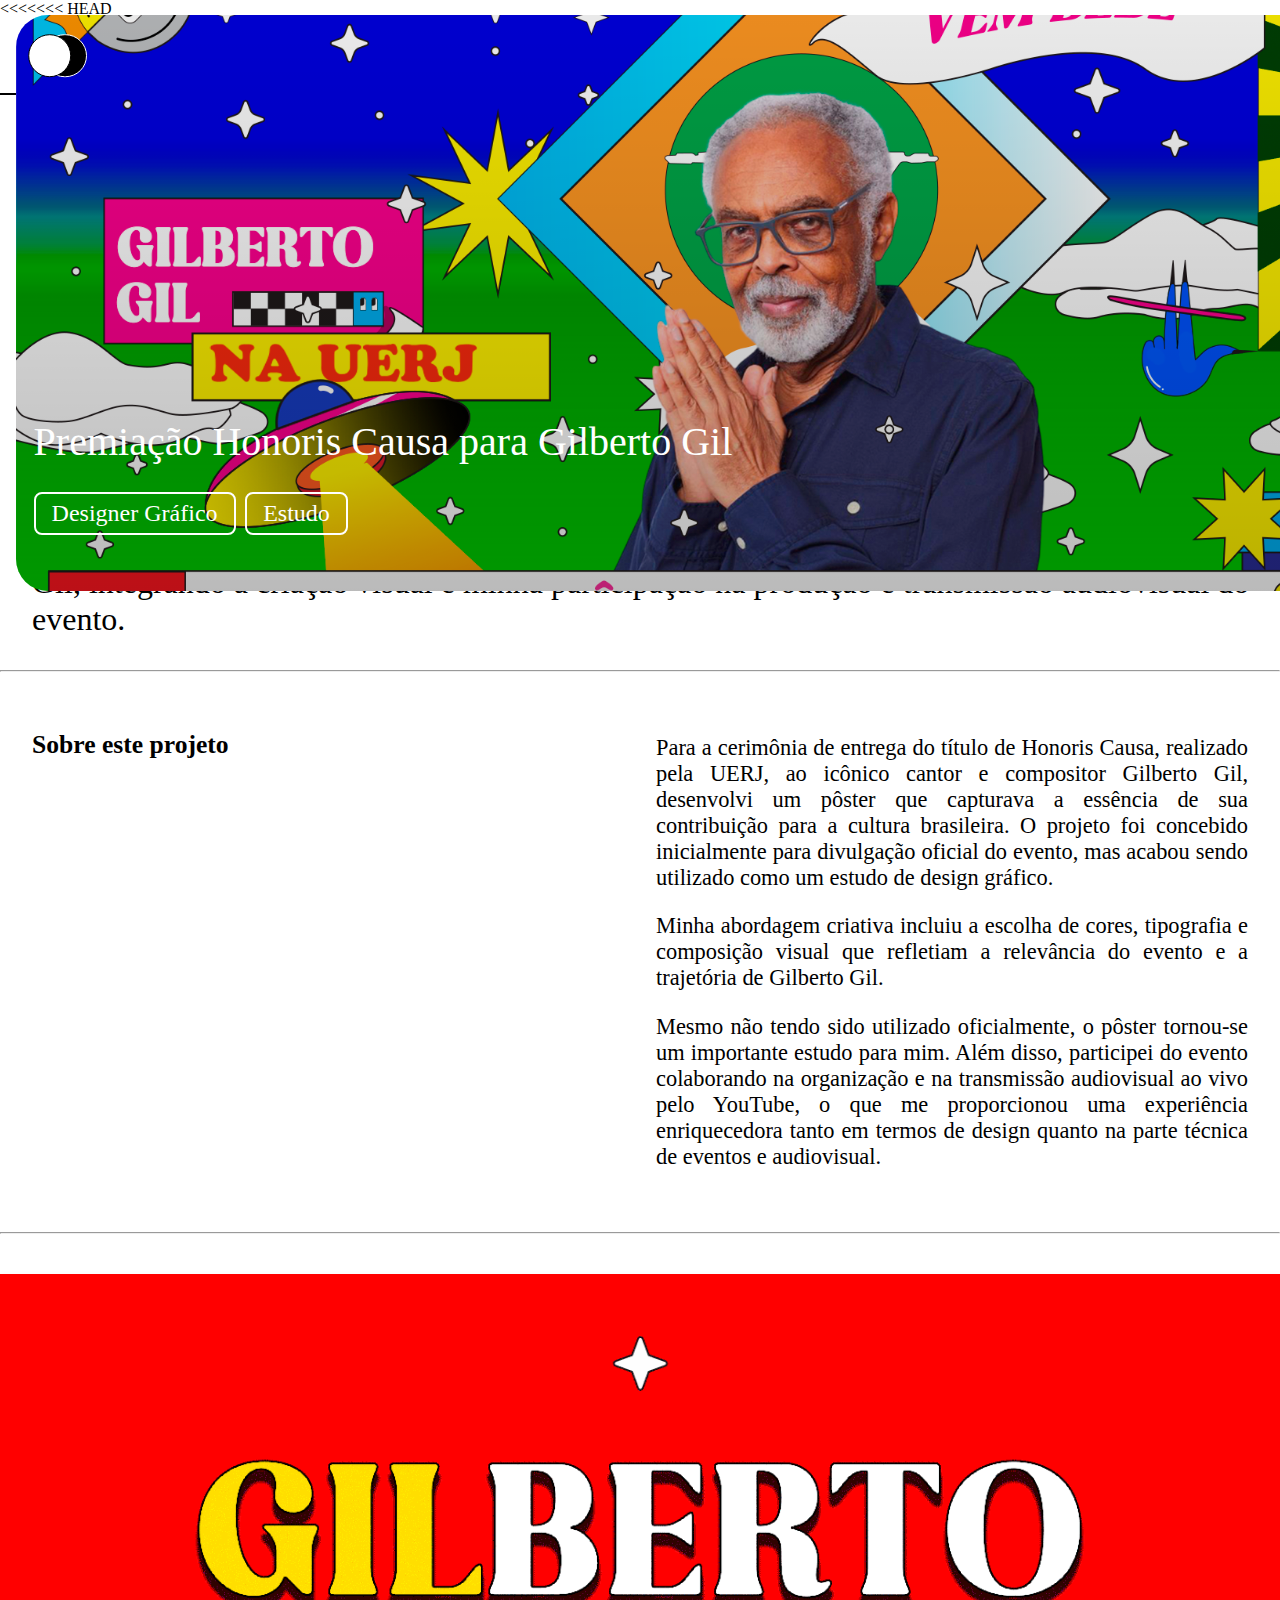
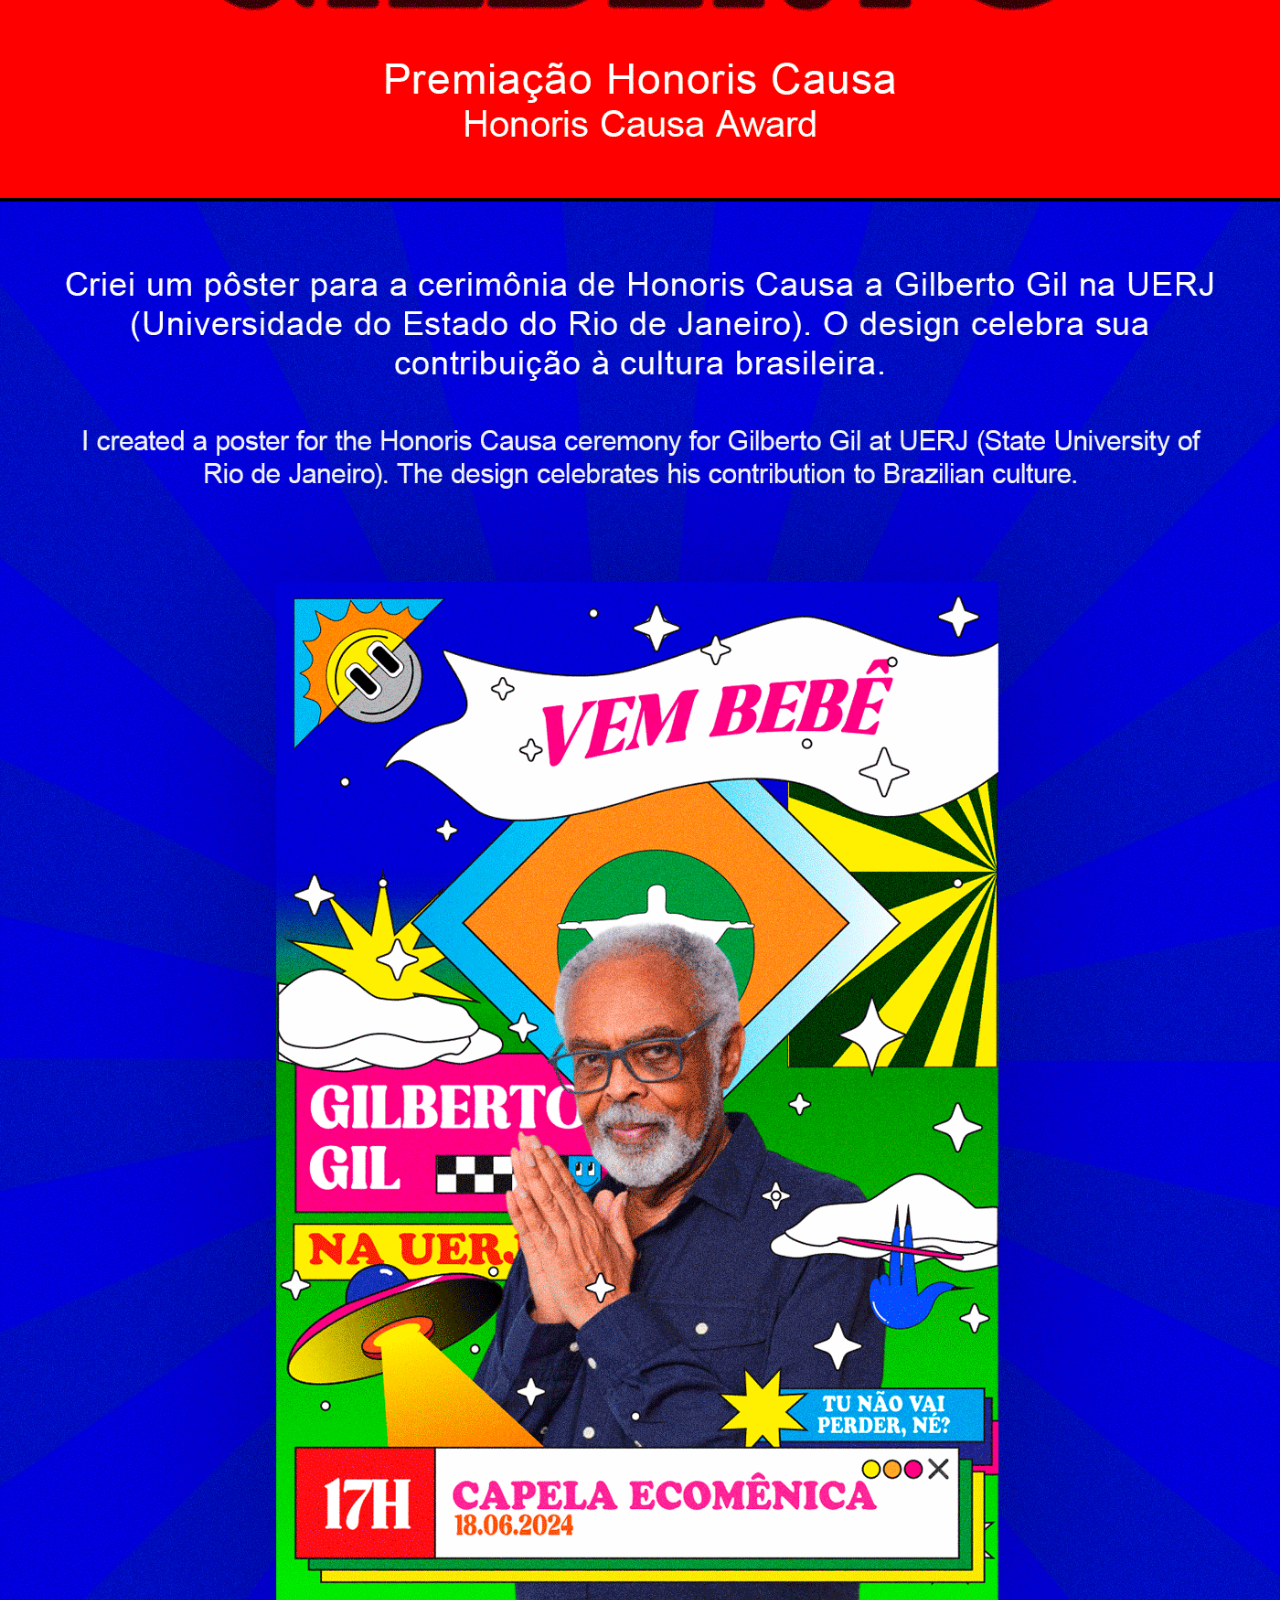
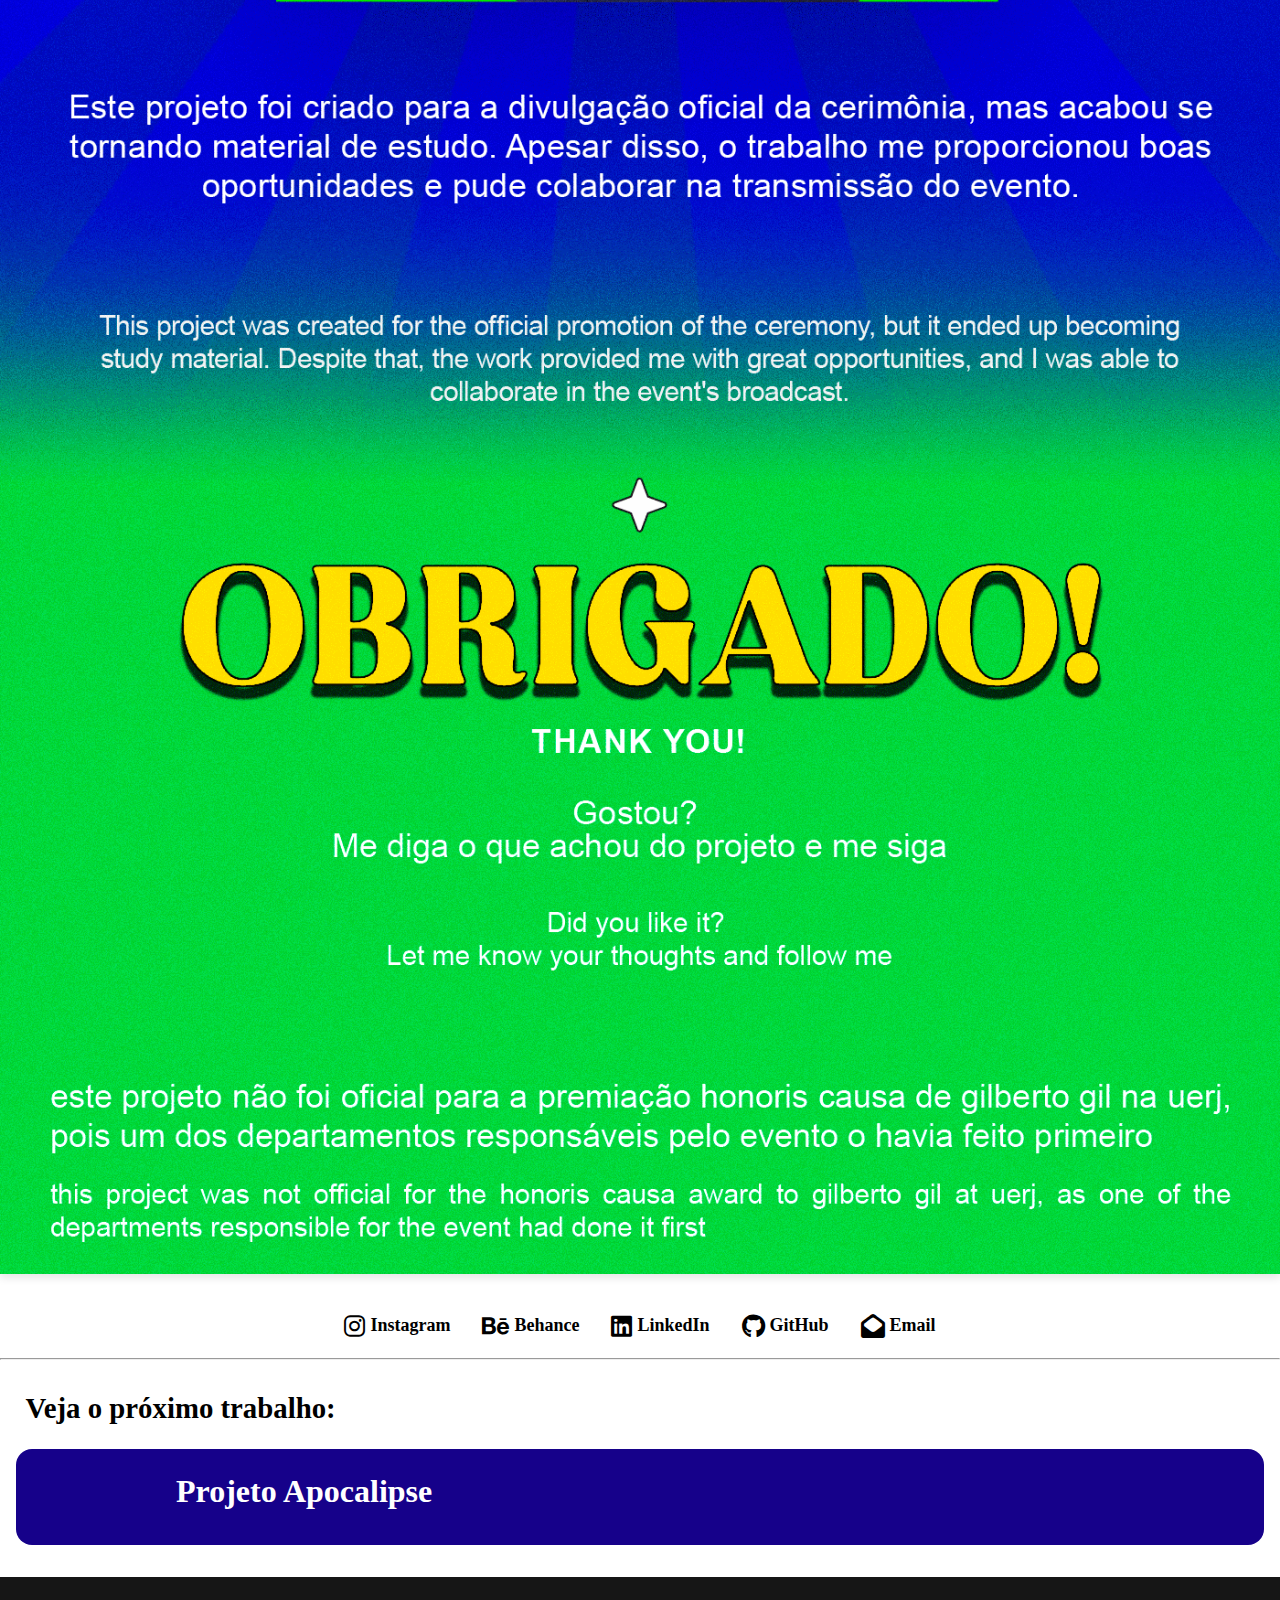
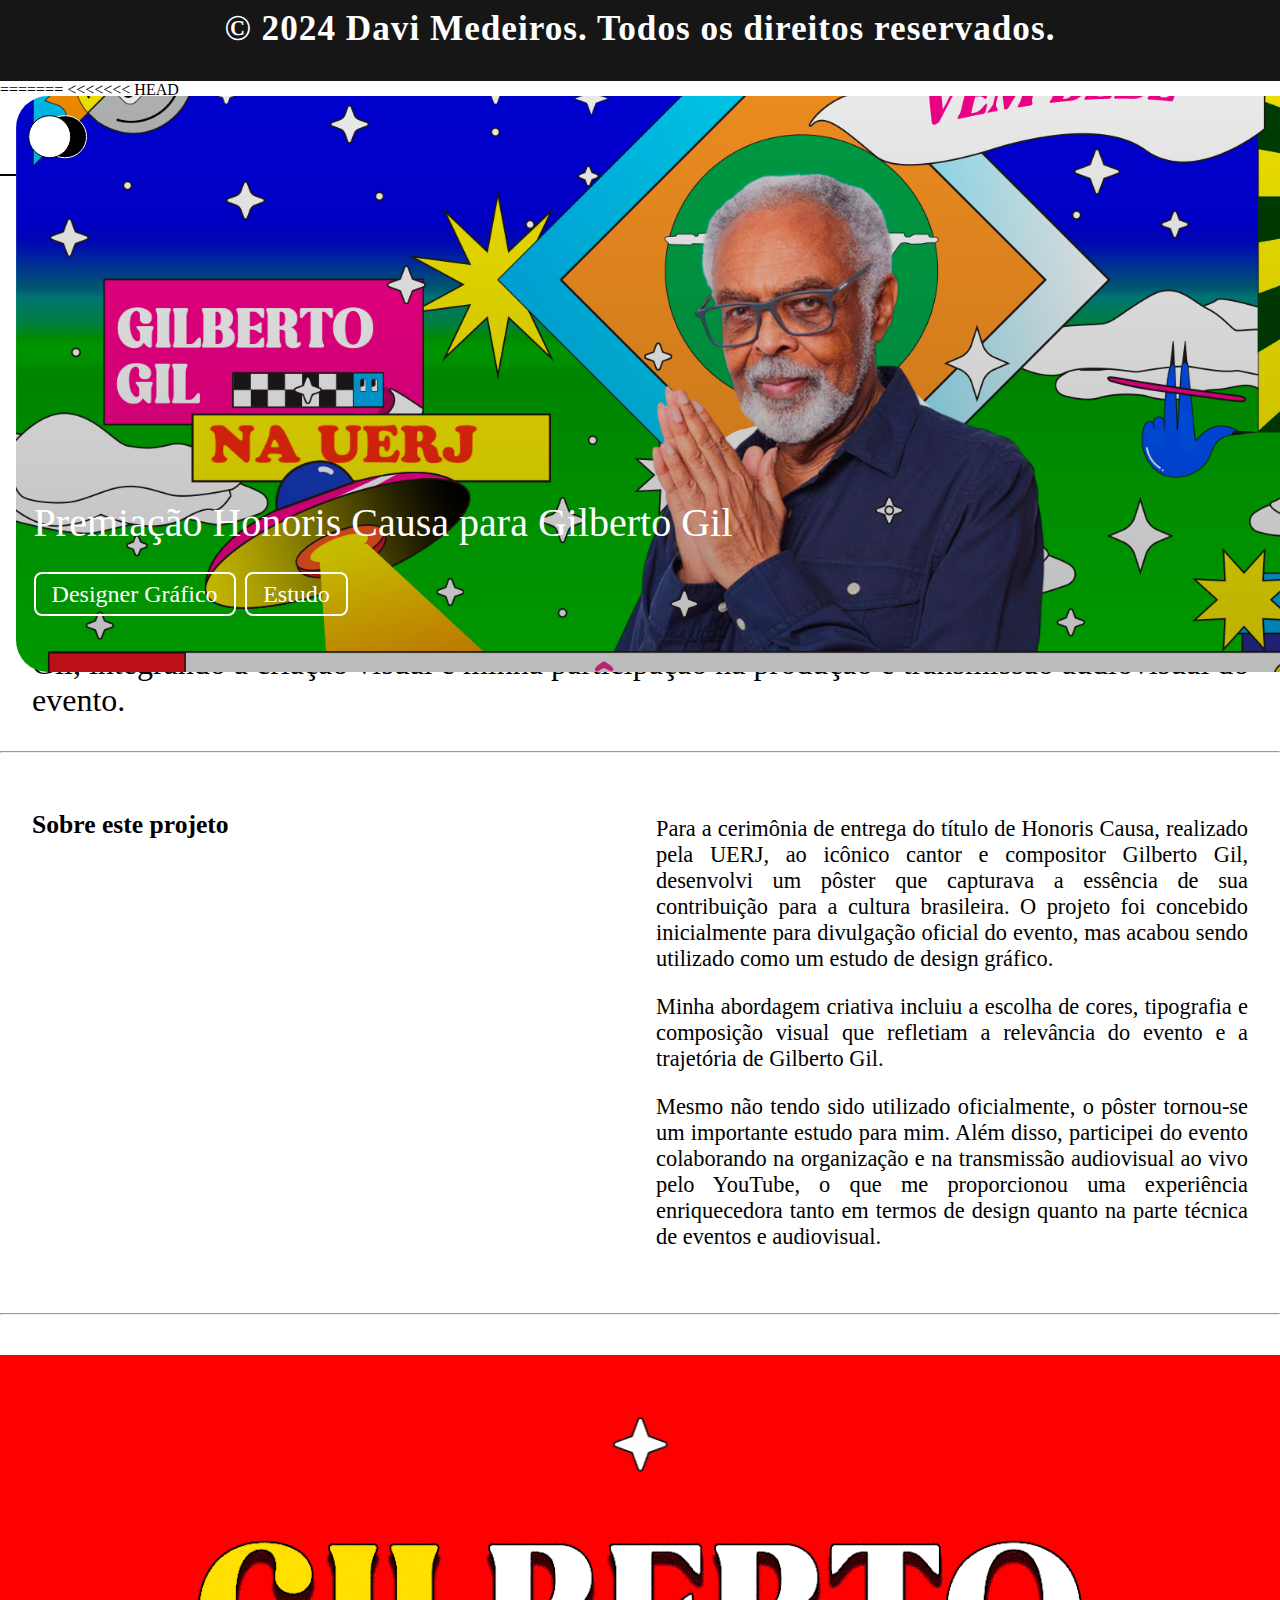
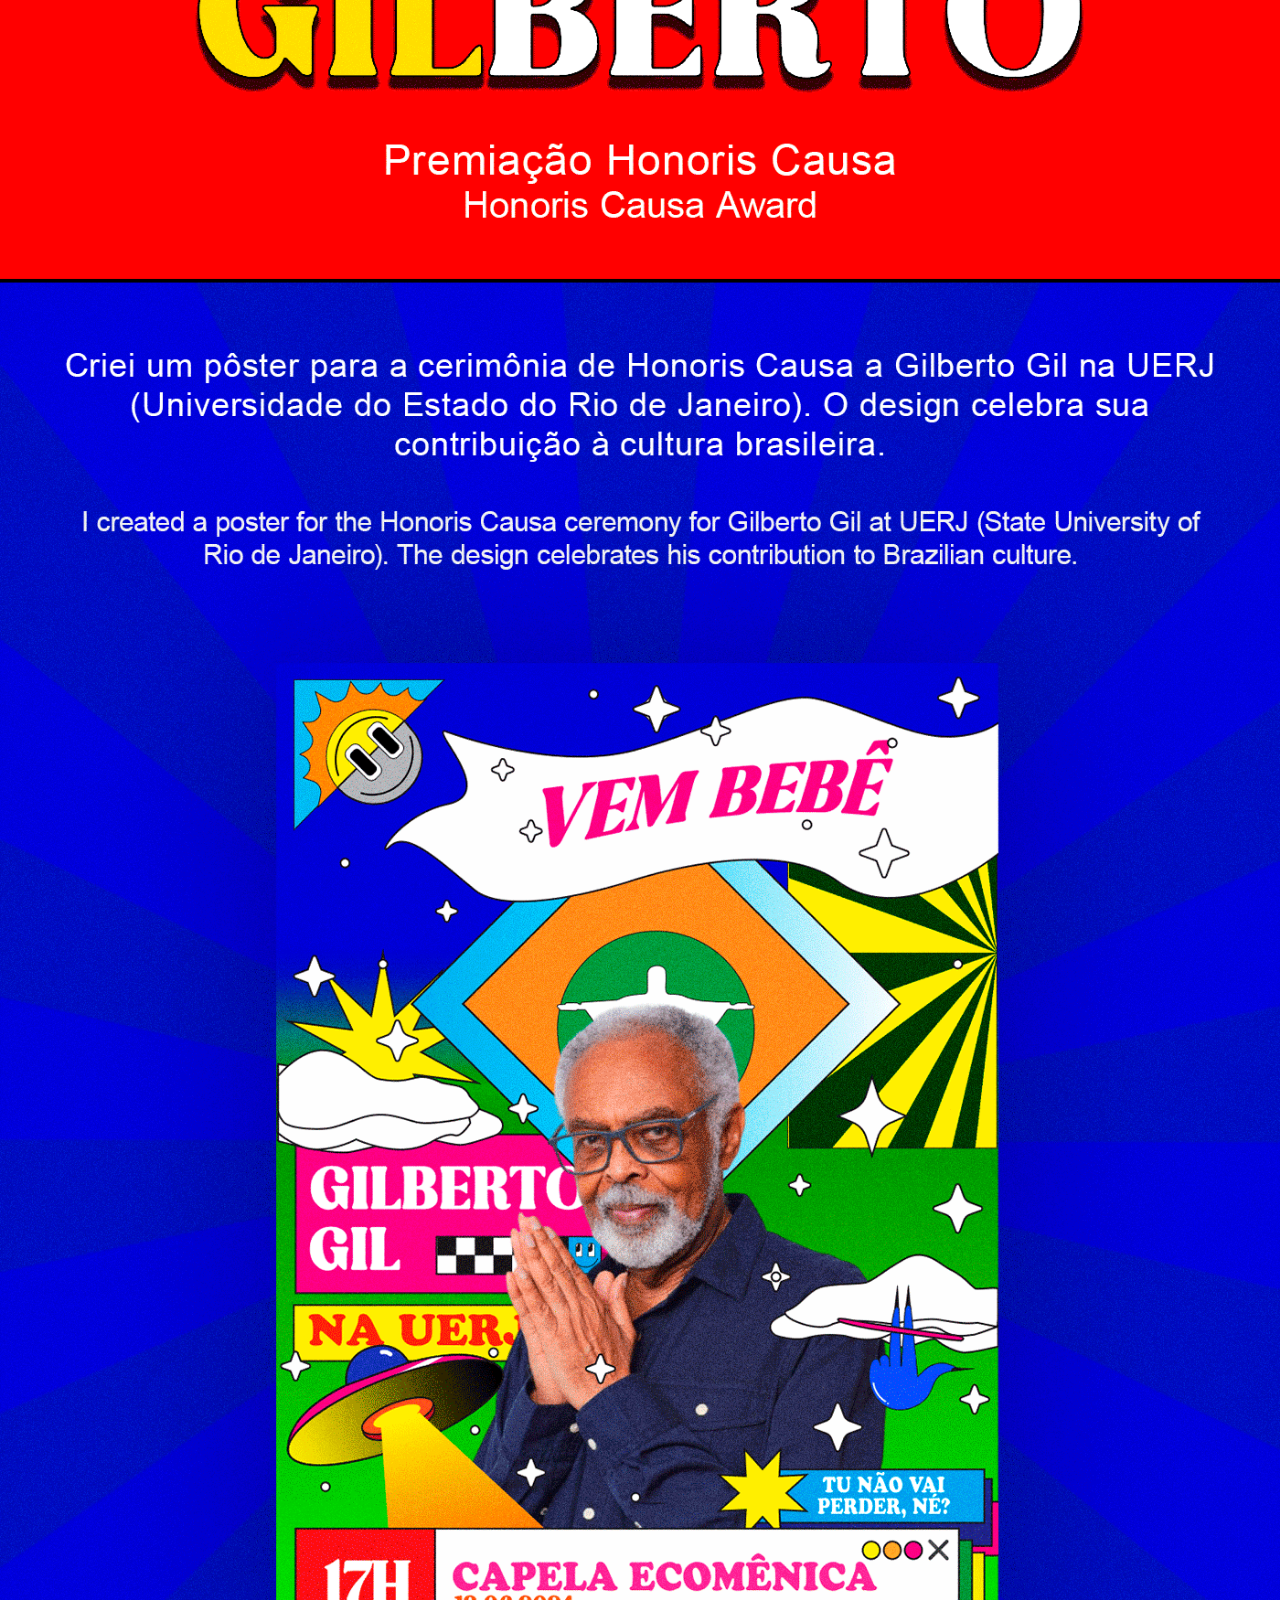
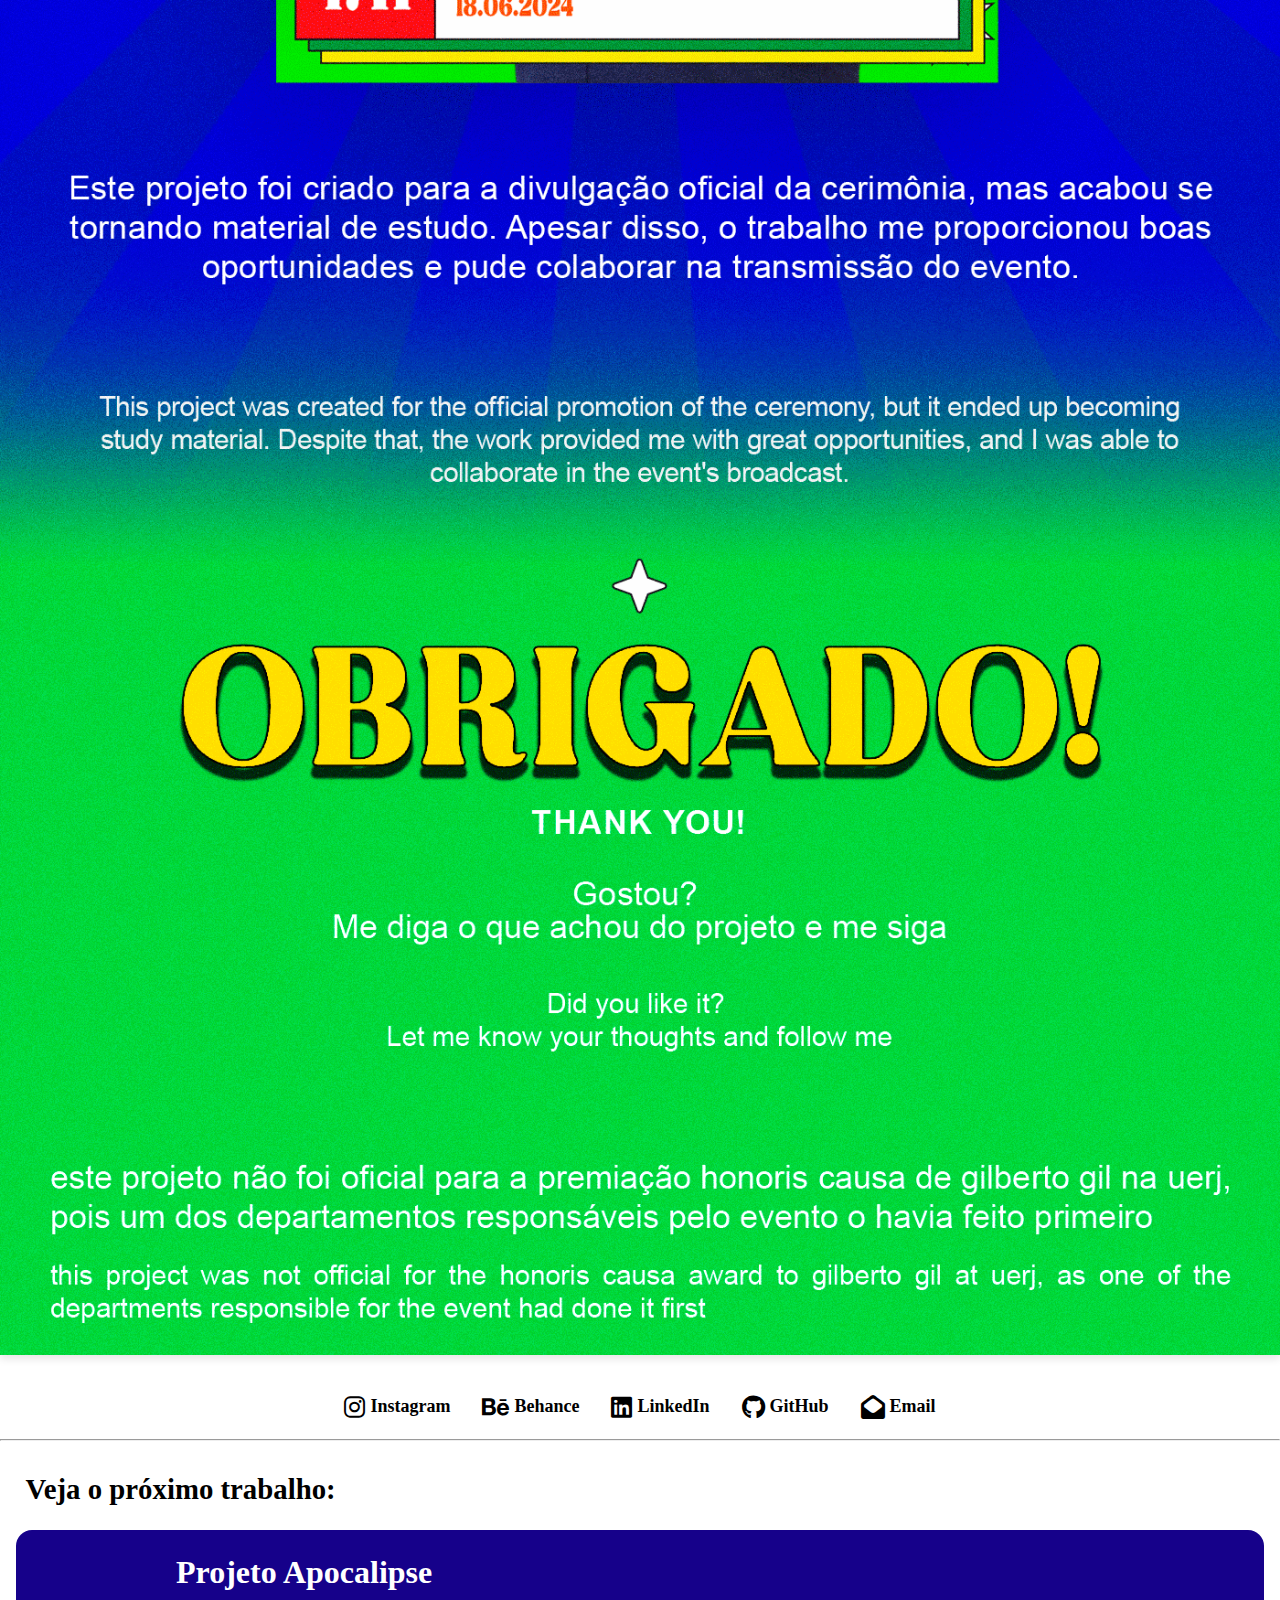
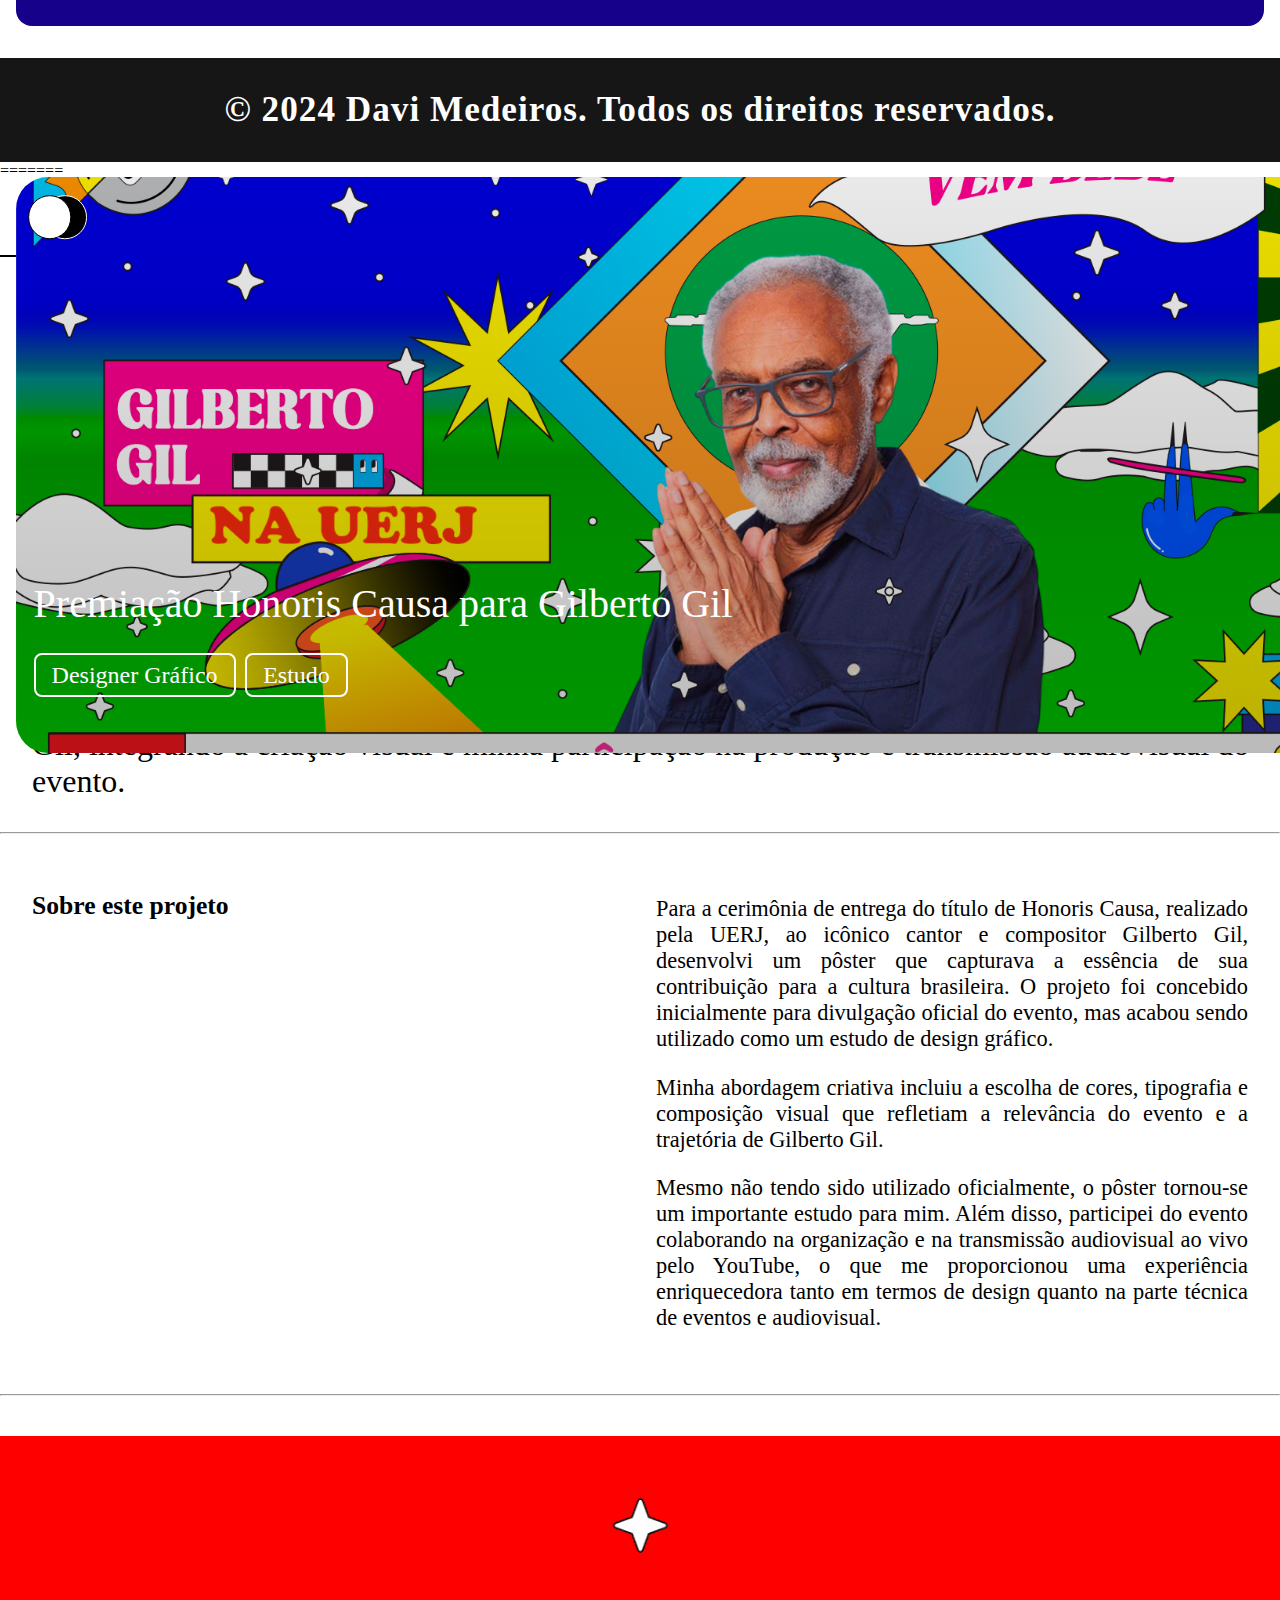
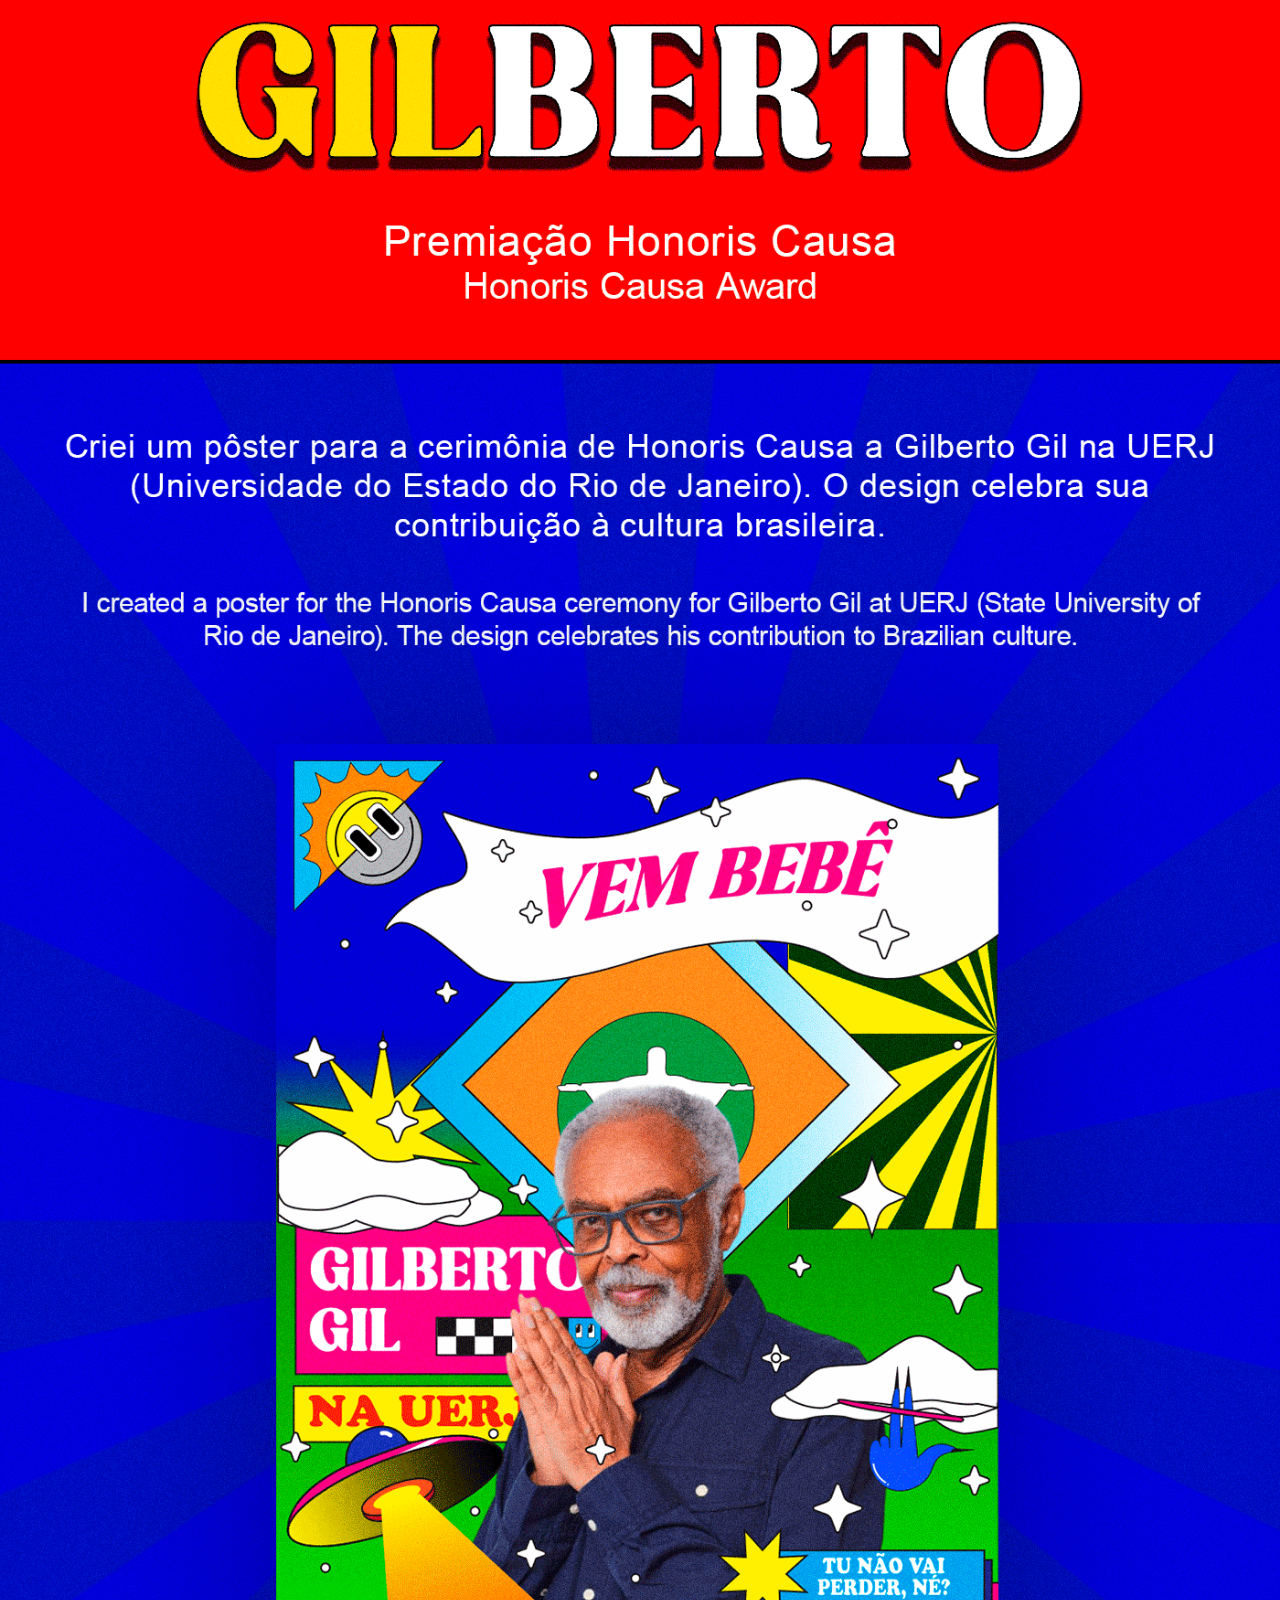
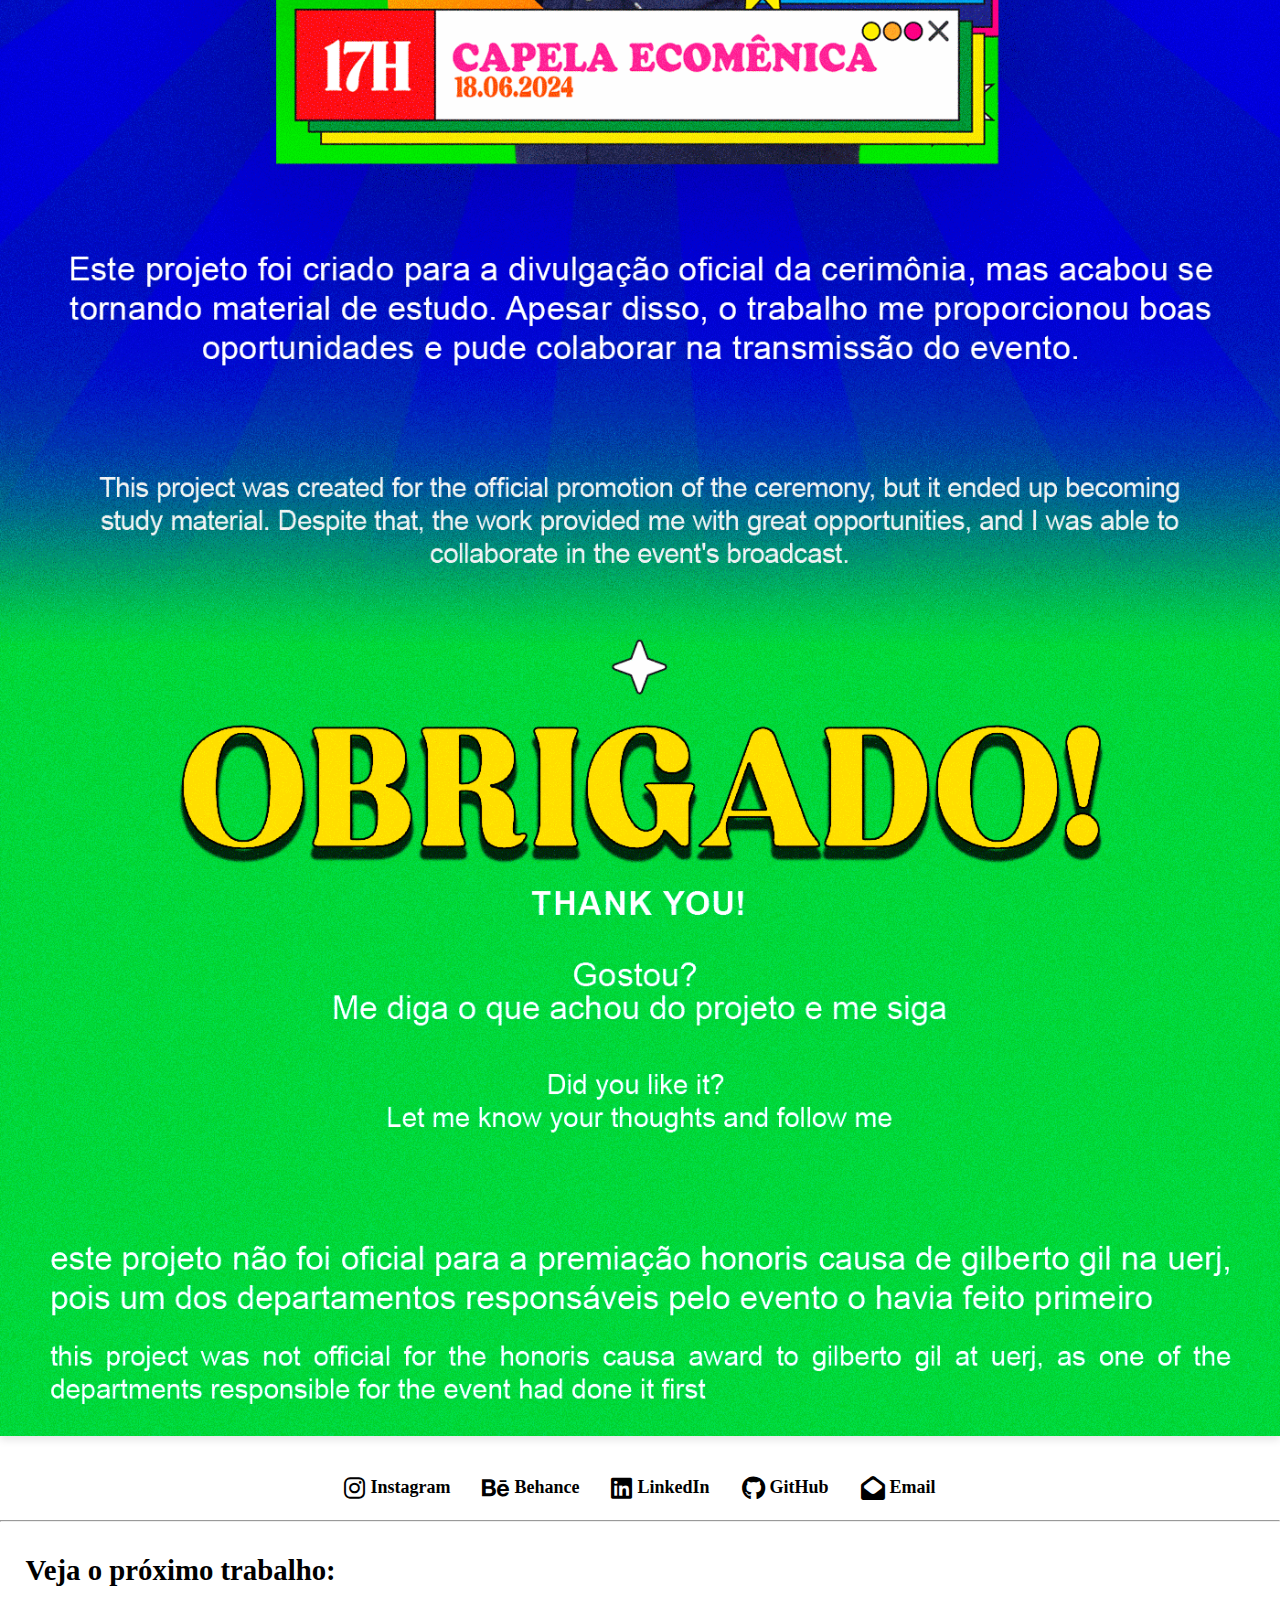
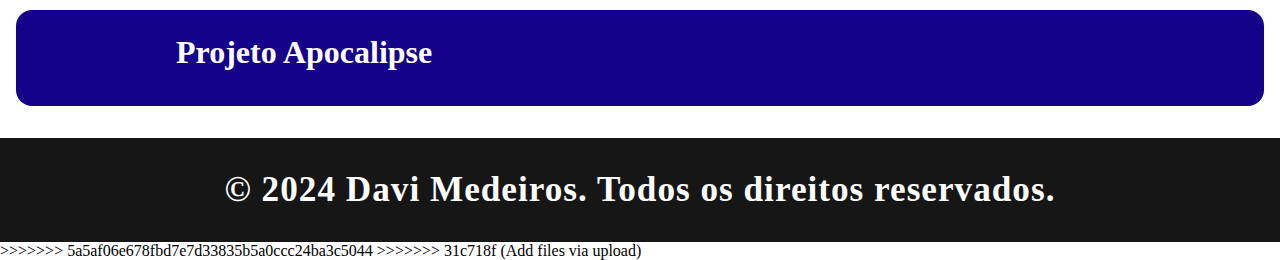
==== commit 48a45394: "Resolve merge conflicts" ====
--- a/projetos/Gil/gil.html
+++ b/projetos/Gil/gil.html
@@ -144,149 +144,296 @@
 </body>
 
 =======
-<!DOCTYPE html>
-<html lang="pt-BR">
-
-<head>
-    <meta charset="UTF-8">
-    <meta name="viewport" content="width=device-width, initial-scale=1.0">
-    <meta name="theme-color" content="#FFFFFF">
-    <meta name="description"
-        content="Detalhes sobre a Premiação Honoris Causa para Gilberto Gil - projeto de design gráfico por Davi Medeiros.">
-    <meta name="keywords" content="Davi Medeiros, design gráfico, Gilberto Gil, premiação, projeto">
-    <meta name="author" content="Davi Medeiros">
-    <link href="https://cdnjs.cloudflare.com/ajax/libs/font-awesome/6.0.0-beta3/css/all.min.css" rel="stylesheet">
-    <link href="https://db.onlinewebfonts.com/c/0976a2619014c5855690b7509fab4c6e?family=Helvetica+Now+Display"
-        rel="stylesheet">
-    <link rel="stylesheet" href="style-gil.css" rel="preload" as="style">
-    <link rel="stylesheet" href="responsive-gil.css" rel="preload" as="style">
-
-
-    <title>Premiação Honoris Causa para Gilberto Gil | Davi Medeiros</title>
-
-    <!-- Favicon -->
-    <link rel="apple-touch-icon" sizes="180x180" href="../../fav-icon/apple-touch-icon.png">
-    <link rel="icon" type="image/png" sizes="32x32" href="../../fav-icon/favicon-32x32.png">
-    <link rel="icon" type="image/png" sizes="16x16" href="../../fav-icon/favicon-16x16.png">
-    <link rel="icon" type="image/png" sizes="192x192" href="../../fav-icon/android-chrome-192x192.png">
-    <link rel="icon" type="image/png" sizes="512x512" href="../../fav-icon/android-chrome-512x512.png">
-    <link rel="icon" href="../../fav-icon/favicon.ico" type="image/x-icon">
-    <link rel="manifest" href="../../fav-icon/site.webmanifest">
-</head>
-
-<body>
-
-    <div class="transition" id="transition-effect"></div>
-
-    <nav>
-        <div class="logo-container">
-            <div class="circles">
-                <div class="circle black"></div>
-                <div class="circle white"></div>
-                <div class="transition" id="transition-effect"></div>
-            </div>
-            <span class="DM">
-                <a href="https://sdeiros.github.io/portfolio/">Davi Medeiros</a>
-            </span>
-        </div>
-        <div class="nav-center">Designer Gráfico e Desenvolvedor Web</div>
-        <div class="nav-right"><a href="https://sdeiros.github.io/portfolio/">Projetos</a></div>
-    </nav>
-
-    <div class="linha"></div>
-
-    <main>
-        <section id="projeto-gil">
-            <div class="work-card">
-                <img src="../../assets/Gil/GILCAPA.png" alt="Premiação Honoris Causa para Gilberto Gil" loading="lazy">
-                <div class="work-info">
-                    <h2>Premiação Honoris Causa para Gilberto Gil</h2>
-                    <div class="tags">
-                        <p>Designer Gráfico</p>
-                        <p>Estudo</p>
-                    </div>
-                </div>
-            </div>
-        </section>
-        <div class="sobre">
-            <p>
-                Este pôster foi desenvolvido para o título de Honoris Causa do cantor e compositor Gilberto Gil,
-                integrando a criação visual e minha participação na produção e transmissão audiovisual do evento.</p>
-        </div>
-
-        <hr>
-
-        <section id="descricao">
-            <div class="content-block">
-                <h1>Sobre este projeto</h1>
-                <div class="text-container">
-                    <p>Para a cerimônia de entrega do título de Honoris Causa, realizado pela UERJ, ao icônico cantor e
-                        compositor Gilberto Gil,
-                        desenvolvi um pôster que capturava a essência de sua contribuição para a cultura brasileira. O
-                        projeto foi concebido inicialmente para divulgação oficial do evento, mas acabou sendo utilizado
-                        como um estudo de design gráfico.</p>
-                    <p>Minha abordagem criativa incluiu a escolha de cores, tipografia e composição visual que refletiam
-                        a
-                        relevância do evento e a trajetória de Gilberto Gil.</p>
-                    <p>Mesmo não tendo sido utilizado oficialmente, o pôster tornou-se um importante estudo para mim.
-                        Além
-                        disso, participei do evento colaborando na organização e na transmissão audiovisual ao vivo pelo
-                        YouTube, o que me proporcionou uma experiência enriquecedora tanto em termos de design quanto na
-                        parte técnica de eventos e audiovisual.</p>
-                </div>
-            </div>
-        </section>
-
-        <hr>
-
-        <section>
-            <div class="image-container">
-                <img src="../../assets/Gil/Gilberto-Gil.gif" alt="Pôster Gilberto Gil">
-            </div>
-        </section>
-
-        <section class="social-media">
-            <div class="social-links">
-                <a href="https://www.instagram.com/seu_usuario/" target="_blank" class="social-icon">
-                    <i class="fab fa-instagram"></i> Instagram
-                </a>
-                <a href="https://www.behance.net/seu_usuario/" target="_blank" class="social-icon">
-                    <i class="fab fa-behance"></i> Behance
-                </a>
-                <a href="https://www.linkedin.com/in/seu_usuario/" target="_blank" class="social-icon">
-                    <i class="fab fa-linkedin"></i> LinkedIn
-                </a>
-                <a href="https://github.com/seu_usuario" target="_blank" class="social-icon">
-                    <i class="fab fa-github"></i> GitHub
-                </a>
-                <a href="mailto:seu_email@dominio.com" class="social-icon">
-                    <i class="fas fa-envelope-open"></i> Email
-                </a>
-            </div>
-        </section>
-
-        <hr>
-
-        <section class="next-work">
-            <h2>Veja o próximo trabalho:</h2>
-            <div class="next-work-card">
-                <img class="next-workimg" src="../../assets/Apocalipse/globo.png" alt="Próximo Trabalho" loading="lazy" class="next-work-image">
-                <div class="next-work-info">
-                    <h3>Projeto Apocalipse</h3>
-                </div>
-            </div>
-        </section>
-
-    </main>
-
-    <footer>
-        <div class="copyright">
-            <p>&copy; 2024 Davi Medeiros. Todos os direitos reservados.</p>
-        </div>
-    </footer>
-    <script src="/script.js"></script>
-
-</body>
-
+<<<<<<< HEAD
+<!DOCTYPE html>
+<html lang="pt-BR">
+
+<head>
+    <meta charset="UTF-8">
+    <meta name="viewport" content="width=device-width, initial-scale=1.0">
+    <meta name="theme-color" content="#FFFFFF">
+    <meta name="description"
+        content="Detalhes sobre a Premiação Honoris Causa para Gilberto Gil - projeto de design gráfico por Davi Medeiros.">
+    <meta name="keywords" content="Davi Medeiros, design gráfico, Gilberto Gil, premiação, projeto">
+    <meta name="author" content="Davi Medeiros">
+    <link href="https://cdnjs.cloudflare.com/ajax/libs/font-awesome/6.0.0-beta3/css/all.min.css" rel="stylesheet">
+    <link href="https://db.onlinewebfonts.com/c/0976a2619014c5855690b7509fab4c6e?family=Helvetica+Now+Display"
+        rel="stylesheet">
+    <link rel="stylesheet" href="style-gil.css" rel="preload" as="style">
+    <link rel="stylesheet" href="responsive-gil.css" rel="preload" as="style">
+
+
+    <title>Premiação Honoris Causa para Gilberto Gil | Davi Medeiros</title>
+
+    <!-- Favicon -->
+    <link rel="apple-touch-icon" sizes="180x180" href="../../fav-icon/apple-touch-icon.png">
+    <link rel="icon" type="image/png" sizes="32x32" href="../../fav-icon/favicon-32x32.png">
+    <link rel="icon" type="image/png" sizes="16x16" href="../../fav-icon/favicon-16x16.png">
+    <link rel="icon" type="image/png" sizes="192x192" href="../../fav-icon/android-chrome-192x192.png">
+    <link rel="icon" type="image/png" sizes="512x512" href="../../fav-icon/android-chrome-512x512.png">
+    <link rel="icon" href="../../fav-icon/favicon.ico" type="image/x-icon">
+    <link rel="manifest" href="../../fav-icon/site.webmanifest">
+</head>
+
+<body>
+
+    <div class="transition" id="transition-effect"></div>
+
+    <nav>
+        <div class="logo-container">
+            <div class="circles">
+                <div class="circle black"></div>
+                <div class="circle white"></div>
+                <div class="transition" id="transition-effect"></div>
+            </div>
+            <span class="DM">
+                <a href="https://sdeiros.github.io/portfolio/">Davi Medeiros</a>
+            </span>
+        </div>
+        <div class="nav-center">Designer Gráfico e Desenvolvedor Web</div>
+        <div class="nav-right"><a href="https://sdeiros.github.io/portfolio/">Projetos</a></div>
+    </nav>
+
+    <div class="linha"></div>
+
+    <main>
+        <section id="projeto-gil">
+            <div class="work-card">
+                <img src="../../assets/Gil/GILCAPA.png" alt="Premiação Honoris Causa para Gilberto Gil" loading="lazy">
+                <div class="work-info">
+                    <h2>Premiação Honoris Causa para Gilberto Gil</h2>
+                    <div class="tags">
+                        <p>Designer Gráfico</p>
+                        <p>Estudo</p>
+                    </div>
+                </div>
+            </div>
+        </section>
+        <div class="sobre">
+            <p>
+                Este pôster foi desenvolvido para o título de Honoris Causa do cantor e compositor Gilberto Gil,
+                integrando a criação visual e minha participação na produção e transmissão audiovisual do evento.</p>
+        </div>
+
+        <hr>
+
+        <section id="descricao">
+            <div class="content-block">
+                <h1>Sobre este projeto</h1>
+                <div class="text-container">
+                    <p>Para a cerimônia de entrega do título de Honoris Causa, realizado pela UERJ, ao icônico cantor e
+                        compositor Gilberto Gil,
+                        desenvolvi um pôster que capturava a essência de sua contribuição para a cultura brasileira. O
+                        projeto foi concebido inicialmente para divulgação oficial do evento, mas acabou sendo utilizado
+                        como um estudo de design gráfico.</p>
+                    <p>Minha abordagem criativa incluiu a escolha de cores, tipografia e composição visual que refletiam
+                        a
+                        relevância do evento e a trajetória de Gilberto Gil.</p>
+                    <p>Mesmo não tendo sido utilizado oficialmente, o pôster tornou-se um importante estudo para mim.
+                        Além
+                        disso, participei do evento colaborando na organização e na transmissão audiovisual ao vivo pelo
+                        YouTube, o que me proporcionou uma experiência enriquecedora tanto em termos de design quanto na
+                        parte técnica de eventos e audiovisual.</p>
+                </div>
+            </div>
+        </section>
+
+        <hr>
+
+        <section>
+            <div class="image-container">
+                <img src="../../assets/Gil/Gilberto-Gil.gif" alt="Pôster Gilberto Gil">
+            </div>
+        </section>
+
+        <section class="social-media">
+            <div class="social-links">
+                <a href="https://www.instagram.com/seu_usuario/" target="_blank" class="social-icon">
+                    <i class="fab fa-instagram"></i> Instagram
+                </a>
+                <a href="https://www.behance.net/seu_usuario/" target="_blank" class="social-icon">
+                    <i class="fab fa-behance"></i> Behance
+                </a>
+                <a href="https://www.linkedin.com/in/seu_usuario/" target="_blank" class="social-icon">
+                    <i class="fab fa-linkedin"></i> LinkedIn
+                </a>
+                <a href="https://github.com/seu_usuario" target="_blank" class="social-icon">
+                    <i class="fab fa-github"></i> GitHub
+                </a>
+                <a href="mailto:seu_email@dominio.com" class="social-icon">
+                    <i class="fas fa-envelope-open"></i> Email
+                </a>
+            </div>
+        </section>
+
+        <hr>
+
+        <section class="next-work">
+            <h2>Veja o próximo trabalho:</h2>
+            <div class="next-work-card">
+                <img class="next-workimg" src="../../assets/Apocalipse/globo.png" alt="Próximo Trabalho" loading="lazy" class="next-work-image">
+                <div class="next-work-info">
+                    <h3>Projeto Apocalipse</h3>
+                </div>
+            </div>
+        </section>
+
+    </main>
+
+    <footer>
+        <div class="copyright">
+            <p>&copy; 2024 Davi Medeiros. Todos os direitos reservados.</p>
+        </div>
+    </footer>
+    <script src="/script.js"></script>
+
+</body>
+
+=======
+<!DOCTYPE html>
+<html lang="pt-BR">
+
+<head>
+    <meta charset="UTF-8">
+    <meta name="viewport" content="width=device-width, initial-scale=1.0">
+    <meta name="theme-color" content="#FFFFFF">
+    <meta name="description"
+        content="Detalhes sobre a Premiação Honoris Causa para Gilberto Gil - projeto de design gráfico por Davi Medeiros.">
+    <meta name="keywords" content="Davi Medeiros, design gráfico, Gilberto Gil, premiação, projeto">
+    <meta name="author" content="Davi Medeiros">
+    <link href="https://cdnjs.cloudflare.com/ajax/libs/font-awesome/6.0.0-beta3/css/all.min.css" rel="stylesheet">
+    <link href="https://db.onlinewebfonts.com/c/0976a2619014c5855690b7509fab4c6e?family=Helvetica+Now+Display"
+        rel="stylesheet">
+    <link rel="stylesheet" href="style-gil.css" rel="preload" as="style">
+    <link rel="stylesheet" href="responsive-gil.css" rel="preload" as="style">
+
+
+    <title>Premiação Honoris Causa para Gilberto Gil | Davi Medeiros</title>
+
+    <!-- Favicon -->
+    <link rel="apple-touch-icon" sizes="180x180" href="../../fav-icon/apple-touch-icon.png">
+    <link rel="icon" type="image/png" sizes="32x32" href="../../fav-icon/favicon-32x32.png">
+    <link rel="icon" type="image/png" sizes="16x16" href="../../fav-icon/favicon-16x16.png">
+    <link rel="icon" type="image/png" sizes="192x192" href="../../fav-icon/android-chrome-192x192.png">
+    <link rel="icon" type="image/png" sizes="512x512" href="../../fav-icon/android-chrome-512x512.png">
+    <link rel="icon" href="../../fav-icon/favicon.ico" type="image/x-icon">
+    <link rel="manifest" href="../../fav-icon/site.webmanifest">
+</head>
+
+<body>
+
+    <div class="transition" id="transition-effect"></div>
+
+    <nav>
+        <div class="logo-container">
+            <div class="circles">
+                <div class="circle black"></div>
+                <div class="circle white"></div>
+                <div class="transition" id="transition-effect"></div>
+            </div>
+            <span class="DM">
+                <a href="https://sdeiros.github.io/portfolio/">Davi Medeiros</a>
+            </span>
+        </div>
+        <div class="nav-center">Designer Gráfico e Desenvolvedor Web</div>
+        <div class="nav-right"><a href="https://sdeiros.github.io/portfolio/">Projetos</a></div>
+    </nav>
+
+    <div class="linha"></div>
+
+    <main>
+        <section id="projeto-gil">
+            <div class="work-card">
+                <img src="../../assets/Gil/GILCAPA.png" alt="Premiação Honoris Causa para Gilberto Gil" loading="lazy">
+                <div class="work-info">
+                    <h2>Premiação Honoris Causa para Gilberto Gil</h2>
+                    <div class="tags">
+                        <p>Designer Gráfico</p>
+                        <p>Estudo</p>
+                    </div>
+                </div>
+            </div>
+        </section>
+        <div class="sobre">
+            <p>
+                Este pôster foi desenvolvido para o título de Honoris Causa do cantor e compositor Gilberto Gil,
+                integrando a criação visual e minha participação na produção e transmissão audiovisual do evento.</p>
+        </div>
+
+        <hr>
+
+        <section id="descricao">
+            <div class="content-block">
+                <h1>Sobre este projeto</h1>
+                <div class="text-container">
+                    <p>Para a cerimônia de entrega do título de Honoris Causa, realizado pela UERJ, ao icônico cantor e
+                        compositor Gilberto Gil,
+                        desenvolvi um pôster que capturava a essência de sua contribuição para a cultura brasileira. O
+                        projeto foi concebido inicialmente para divulgação oficial do evento, mas acabou sendo utilizado
+                        como um estudo de design gráfico.</p>
+                    <p>Minha abordagem criativa incluiu a escolha de cores, tipografia e composição visual que refletiam
+                        a
+                        relevância do evento e a trajetória de Gilberto Gil.</p>
+                    <p>Mesmo não tendo sido utilizado oficialmente, o pôster tornou-se um importante estudo para mim.
+                        Além
+                        disso, participei do evento colaborando na organização e na transmissão audiovisual ao vivo pelo
+                        YouTube, o que me proporcionou uma experiência enriquecedora tanto em termos de design quanto na
+                        parte técnica de eventos e audiovisual.</p>
+                </div>
+            </div>
+        </section>
+
+        <hr>
+
+        <section>
+            <div class="image-container">
+                <img src="../../assets/Gil/Gilberto-Gil.gif" alt="Pôster Gilberto Gil">
+            </div>
+        </section>
+
+        <section class="social-media">
+            <div class="social-links">
+                <a href="https://www.instagram.com/seu_usuario/" target="_blank" class="social-icon">
+                    <i class="fab fa-instagram"></i> Instagram
+                </a>
+                <a href="https://www.behance.net/seu_usuario/" target="_blank" class="social-icon">
+                    <i class="fab fa-behance"></i> Behance
+                </a>
+                <a href="https://www.linkedin.com/in/seu_usuario/" target="_blank" class="social-icon">
+                    <i class="fab fa-linkedin"></i> LinkedIn
+                </a>
+                <a href="https://github.com/seu_usuario" target="_blank" class="social-icon">
+                    <i class="fab fa-github"></i> GitHub
+                </a>
+                <a href="mailto:seu_email@dominio.com" class="social-icon">
+                    <i class="fas fa-envelope-open"></i> Email
+                </a>
+            </div>
+        </section>
+
+        <hr>
+
+        <section class="next-work">
+            <h2>Veja o próximo trabalho:</h2>
+            <div class="next-work-card">
+                <img class="next-workimg" src="../../assets/Apocalipse/globo.png" alt="Próximo Trabalho" loading="lazy" class="next-work-image">
+                <div class="next-work-info">
+                    <h3>Projeto Apocalipse</h3>
+                </div>
+            </div>
+        </section>
+
+    </main>
+
+    <footer>
+        <div class="copyright">
+            <p>&copy; 2024 Davi Medeiros. Todos os direitos reservados.</p>
+        </div>
+    </footer>
+    <script src="/script.js"></script>
+
+</body>
+
+>>>>>>> 5a5af06e678fbd7e7d33835b5a0ccc24ba3c5044
 >>>>>>> 31c718f (Add files via upload)
 </html>--- a/projetos/Gil/style-gil.css
+++ b/projetos/Gil/style-gil.css
@@ -334,339 +334,676 @@
 .social-icon:hover {
     color: #555;
 =======
-/* Estilo base para telas grandes (desktops e laptops) */
-#projeto-gil {
-    display: flex;
-    justify-content: center;
-    align-items: center;
-    flex-direction: column;
-    height: 100vh;
-}
-
-::selection {
-    background-color: rgba(224, 224, 224, 0.9);
-}
-
-::-webkit-scrollbar {
-    width: 0.8rem;
-    height: auto;
-}
-
-::-webkit-scrollbar-track {
-    background-color: white;
-}
-
-::-webkit-scrollbar-thumb {
-    background: rgba(39, 39, 39, 1);
-    border-radius: 0.2rem;
-    cursor: pointer;
-}
-
-::-webkit-scrollbar-thumb:hover {
-    background: #555;
-    cursor: pointer;
-}
-
-body {
-    font-family: 'Helvetica Now Display';
-    margin: 0;
-    padding: 0;
-    background-color: white;
-    overflow-x: hidden;
-    transition: background-color 0.5s, color 0.5s;
-}
-
-nav {
-    width: 100%;
-    display: flex;
-    justify-content: space-between;
-    align-items: center;
-    padding: 1.2rem 3rem;
-    line-break: auto;
-    overflow-wrap: initial;
-    caret-color: rgba(39, 39, 39, 1);
-    text-decoration: none;
-    letter-spacing: 0px;
-    font-size: 1.4rem;
-    font-style: normal;
-    font-weight: 600;
-    border-bottom: 2px solid rgb(0, 0, 0);
-}
-
-.nav-center {
-    flex-grow: 1;
-    text-align: center;
-}
-
-.nav-right {
-    position: absolute;
-    text-align: right;
-    left: 91.6vw;
-}
-
-nav a {
-    text-decoration: none;
-    color: inherit;
-    cursor: pointer;
-}
-
-.logo-container {
-    display: flex;
-    align-items: center;
-    justify-content: space-between;
-}
-
-.circles {
-    position: relative;
-    width: 40px;
-    height: 40px;
-    margin-right: 1.3rem;
-}
-
-.circle {
-    position: absolute;
-    width: 2.3rem;
-    height: 2.3rem;
-    border-radius: 50%;
-    cursor: pointer;
-    z-index: 2;
-}
-
-.transition {
-    position: absolute;
-    border-radius: 50%;
-    background-color: rgba(0, 0, 0, 0.7);
-    transform: scale(0);
-    transition: transform 0.5s ease;
-    z-index: 100;
-}
-
-/* Estado ativo da animação */
-.transition.active {
-    transform: scale(10);
-}
-
-.circle.black {
-    background-color: black;
-    left: -20%;
-    top: 50%;
-    transform: translateY(-50%);
-    border: 1px solid white;
-}
-
-.circle.white {
-    background-color: white;
-    left: 70%;
-    top: 50%;
-    transform: translate(-50%, -50%);
-    border: 1px solid black;
-}
-
-.work-info {
-    position: absolute;
-    bottom: 0;
-    color: white;
-    width: 100%;
-    padding: 2rem;
-    box-sizing: border-box;
-}
-
-.work-info h2 {
-    position: relative;
-    z-index: 2;
-    width: 100%;
-    margin: 0;
-    font-size: 2.6rem;
-    text-align: left;
-    font-weight: 300;
-    line-height: 2rem;
-}
-
-.work-info .tags {
-    display: flex;
-    gap: 1rem;
-}
-
-.work-info p {
-    z-index: 2;
-    font-size: 1.5rem;
-    padding: 0.4rem 1rem;
-    border: 1px solid white;
-    border-radius: 0.5rem;
-    white-space: nowrap;
-}
-
-.work-card {
-    display: block;
-    text-decoration: none;
-    color: black;
-    border-radius: 2rem;
-    overflow: hidden;
-    width: 95vw;
-    height: 82vh;
-    position: relative;
-    margin: 1rem;
-    margin-top: -4rem;
-}
-
-.work-card::before {
-    content: '';
-    position: absolute;
-    top: 0;
-    left: 0;
-    width: 100%;
-    height: 100%;
-    background: linear-gradient(to bottom, rgba(0, 0, 0, 0.082), rgba(0, 0, 0, 0.267));
-    z-index: 1;
-}
-
-.sobre {
-    width: 95vw;
-    margin-left: 1.9rem;
-    font-size: 2rem;
-    text-align: left;
-    font-weight: 300;
-    margin-top: -6rem;
-}
-
-.work-card img {
-    width: 100%;
-    height: 100%;
-    object-fit: cover;
-    display: block;
-    position: relative;
-    z-index: 0;
-}
-
-.next-work {
-    text-align: left;
-    margin-top: 2rem;
-}
-
-.next-work h2 {
-    font-size: 1.8rem;
-    margin-left: 1.9rem;
-}
-
-.next-work-card {
-    display: flex;
-    margin: 0 auto;
-    width: 95vw;
-    border-radius: 1rem;
-    overflow: hidden;
-    background-color: rgb(22, 1, 138);
-    position: relative;
-    padding: 1rem;
-    cursor: pointer;
-}
-
-.next-work-card img {
-    width: 6rem;
-    height: auto;
-    margin-right: 1rem;
-    aspect-ratio: 1 / 1;
-    object-fit: cover;
-    margin-left: 2rem;
-}
-
-.next-work-info {
-    flex: 1;
-    padding: 1rem;
-}
-
-.next-work-info h3 {
-    font-size: 2rem;
-    margin: 0;
-    position: relative;
-    top: 0.5rem;
-    color: #fff;
-}
-
-#descricao {
-    padding: 2rem;
-}
-
-.content-block {
-    display: flex;
-    align-items: flex-start;
-    justify-content: space-between;
-    margin: 0 auto;
-}
-
-.content-block h1 {
-    flex: 1;
-    margin-right: 2rem;
-    text-align: left;
-}
-
-.text-container {
-    flex: 1;
-    text-align: justify;
-    font-size: 1.2rem;
-}
-
-.image-container {
-    display: flex;
-    flex-direction: column;
-    padding: 2rem 0rem 0rem;
-}
-
-.image-container img {
-    width: 100vw;
-    height: auto;
-    border: 1px solid #ddd;
-    box-shadow: 0 4px 8px rgba(0, 0, 0, 0.1);
-}
-
-.copyright {
-    background-color: #161616;
-    color: white;
-    text-align: center;
-    padding: 2rem 0;
-    font-size: 1.2rem;
-    position: relative;
-    margin-top: 2rem;
-    overflow: hidden;
-    width: 100vw;
-}
-
-.copyright p {
-    margin: 0;
-    font-size: 1.5rem;
-    letter-spacing: 1px;
-    font-weight: 700;
-    white-space: nowrap;
-    text-overflow: ellipsis;
-}
-
-.social-media {
-    text-align: center;
-    margin-top: 40px;
-    margin-bottom: 20px;
-}
-
-.social-links {
-    display: flex;
-    justify-content: center;
-    gap: 2rem;
-    flex-wrap: wrap;
-}
-
-.social-icon {
-    color: #000;
-    text-decoration: none;
-    font-size: 18px;
-    font-weight: bold;
-    display: flex;
-    align-items: center;
-    gap: 5px;
-}
-
-.social-icon i {
-    font-size: 24px;
-}
-
-.social-icon:hover {
-    color: #555;
+<<<<<<< HEAD
+/* Estilo base para telas grandes (desktops e laptops) */
+#projeto-gil {
+    display: flex;
+    justify-content: center;
+    align-items: center;
+    flex-direction: column;
+    height: 100vh;
+}
+
+::selection {
+    background-color: rgba(224, 224, 224, 0.9);
+}
+
+::-webkit-scrollbar {
+    width: 0.8rem;
+    height: auto;
+}
+
+::-webkit-scrollbar-track {
+    background-color: white;
+}
+
+::-webkit-scrollbar-thumb {
+    background: rgba(39, 39, 39, 1);
+    border-radius: 0.2rem;
+    cursor: pointer;
+}
+
+::-webkit-scrollbar-thumb:hover {
+    background: #555;
+    cursor: pointer;
+}
+
+body {
+    font-family: 'Helvetica Now Display';
+    margin: 0;
+    padding: 0;
+    background-color: white;
+    overflow-x: hidden;
+    transition: background-color 0.5s, color 0.5s;
+}
+
+nav {
+    width: 100%;
+    display: flex;
+    justify-content: space-between;
+    align-items: center;
+    padding: 1.2rem 3rem;
+    line-break: auto;
+    overflow-wrap: initial;
+    caret-color: rgba(39, 39, 39, 1);
+    text-decoration: none;
+    letter-spacing: 0px;
+    font-size: 1.4rem;
+    font-style: normal;
+    font-weight: 600;
+    border-bottom: 2px solid rgb(0, 0, 0);
+}
+
+.nav-center {
+    flex-grow: 1;
+    text-align: center;
+}
+
+.nav-right {
+    position: absolute;
+    text-align: right;
+    left: 91.6vw;
+}
+
+nav a {
+    text-decoration: none;
+    color: inherit;
+    cursor: pointer;
+}
+
+.logo-container {
+    display: flex;
+    align-items: center;
+    justify-content: space-between;
+}
+
+.circles {
+    position: relative;
+    width: 40px;
+    height: 40px;
+    margin-right: 1.3rem;
+}
+
+.circle {
+    position: absolute;
+    width: 2.3rem;
+    height: 2.3rem;
+    border-radius: 50%;
+    cursor: pointer;
+    z-index: 2;
+}
+
+.transition {
+    position: absolute;
+    border-radius: 50%;
+    background-color: rgba(0, 0, 0, 0.7);
+    transform: scale(0);
+    transition: transform 0.5s ease;
+    z-index: 100;
+}
+
+/* Estado ativo da animação */
+.transition.active {
+    transform: scale(10);
+}
+
+.circle.black {
+    background-color: black;
+    left: -20%;
+    top: 50%;
+    transform: translateY(-50%);
+    border: 1px solid white;
+}
+
+.circle.white {
+    background-color: white;
+    left: 70%;
+    top: 50%;
+    transform: translate(-50%, -50%);
+    border: 1px solid black;
+}
+
+.work-info {
+    position: absolute;
+    bottom: 0;
+    color: white;
+    width: 100%;
+    padding: 2rem;
+    box-sizing: border-box;
+}
+
+.work-info h2 {
+    position: relative;
+    z-index: 2;
+    width: 100%;
+    margin: 0;
+    font-size: 2.6rem;
+    text-align: left;
+    font-weight: 300;
+    line-height: 2rem;
+}
+
+.work-info .tags {
+    display: flex;
+    gap: 1rem;
+}
+
+.work-info p {
+    z-index: 2;
+    font-size: 1.5rem;
+    padding: 0.4rem 1rem;
+    border: 1px solid white;
+    border-radius: 0.5rem;
+    white-space: nowrap;
+}
+
+.work-card {
+    display: block;
+    text-decoration: none;
+    color: black;
+    border-radius: 2rem;
+    overflow: hidden;
+    width: 95vw;
+    height: 82vh;
+    position: relative;
+    margin: 1rem;
+    margin-top: -4rem;
+}
+
+.work-card::before {
+    content: '';
+    position: absolute;
+    top: 0;
+    left: 0;
+    width: 100%;
+    height: 100%;
+    background: linear-gradient(to bottom, rgba(0, 0, 0, 0.082), rgba(0, 0, 0, 0.267));
+    z-index: 1;
+}
+
+.sobre {
+    width: 95vw;
+    margin-left: 1.9rem;
+    font-size: 2rem;
+    text-align: left;
+    font-weight: 300;
+    margin-top: -6rem;
+}
+
+.work-card img {
+    width: 100%;
+    height: 100%;
+    object-fit: cover;
+    display: block;
+    position: relative;
+    z-index: 0;
+}
+
+.next-work {
+    text-align: left;
+    margin-top: 2rem;
+}
+
+.next-work h2 {
+    font-size: 1.8rem;
+    margin-left: 1.9rem;
+}
+
+.next-work-card {
+    display: flex;
+    margin: 0 auto;
+    width: 95vw;
+    border-radius: 1rem;
+    overflow: hidden;
+    background-color: rgb(22, 1, 138);
+    position: relative;
+    padding: 1rem;
+    cursor: pointer;
+}
+
+.next-work-card img {
+    width: 6rem;
+    height: auto;
+    margin-right: 1rem;
+    aspect-ratio: 1 / 1;
+    object-fit: cover;
+    margin-left: 2rem;
+}
+
+.next-work-info {
+    flex: 1;
+    padding: 1rem;
+}
+
+.next-work-info h3 {
+    font-size: 2rem;
+    margin: 0;
+    position: relative;
+    top: 0.5rem;
+    color: #fff;
+}
+
+#descricao {
+    padding: 2rem;
+}
+
+.content-block {
+    display: flex;
+    align-items: flex-start;
+    justify-content: space-between;
+    margin: 0 auto;
+}
+
+.content-block h1 {
+    flex: 1;
+    margin-right: 2rem;
+    text-align: left;
+}
+
+.text-container {
+    flex: 1;
+    text-align: justify;
+    font-size: 1.2rem;
+}
+
+.image-container {
+    display: flex;
+    flex-direction: column;
+    padding: 2rem 0rem 0rem;
+}
+
+.image-container img {
+    width: 100vw;
+    height: auto;
+    border: 1px solid #ddd;
+    box-shadow: 0 4px 8px rgba(0, 0, 0, 0.1);
+}
+
+.copyright {
+    background-color: #161616;
+    color: white;
+    text-align: center;
+    padding: 2rem 0;
+    font-size: 1.2rem;
+    position: relative;
+    margin-top: 2rem;
+    overflow: hidden;
+    width: 100vw;
+}
+
+.copyright p {
+    margin: 0;
+    font-size: 1.5rem;
+    letter-spacing: 1px;
+    font-weight: 700;
+    white-space: nowrap;
+    text-overflow: ellipsis;
+}
+
+.social-media {
+    text-align: center;
+    margin-top: 40px;
+    margin-bottom: 20px;
+}
+
+.social-links {
+    display: flex;
+    justify-content: center;
+    gap: 2rem;
+    flex-wrap: wrap;
+}
+
+.social-icon {
+    color: #000;
+    text-decoration: none;
+    font-size: 18px;
+    font-weight: bold;
+    display: flex;
+    align-items: center;
+    gap: 5px;
+}
+
+.social-icon i {
+    font-size: 24px;
+}
+
+.social-icon:hover {
+    color: #555;
+=======
+/* Estilo base para telas grandes (desktops e laptops) */
+#projeto-gil {
+    display: flex;
+    justify-content: center;
+    align-items: center;
+    flex-direction: column;
+    height: 100vh;
+}
+
+::selection {
+    background-color: rgba(224, 224, 224, 0.9);
+}
+
+::-webkit-scrollbar {
+    width: 0.8rem;
+    height: auto;
+}
+
+::-webkit-scrollbar-track {
+    background-color: white;
+}
+
+::-webkit-scrollbar-thumb {
+    background: rgba(39, 39, 39, 1);
+    border-radius: 0.2rem;
+    cursor: pointer;
+}
+
+::-webkit-scrollbar-thumb:hover {
+    background: #555;
+    cursor: pointer;
+}
+
+body {
+    font-family: 'Helvetica Now Display';
+    margin: 0;
+    padding: 0;
+    background-color: white;
+    overflow-x: hidden;
+    transition: background-color 0.5s, color 0.5s;
+}
+
+nav {
+    width: 100%;
+    display: flex;
+    justify-content: space-between;
+    align-items: center;
+    padding: 1.2rem 3rem;
+    line-break: auto;
+    overflow-wrap: initial;
+    caret-color: rgba(39, 39, 39, 1);
+    text-decoration: none;
+    letter-spacing: 0px;
+    font-size: 1.4rem;
+    font-style: normal;
+    font-weight: 600;
+    border-bottom: 2px solid rgb(0, 0, 0);
+}
+
+.nav-center {
+    flex-grow: 1;
+    text-align: center;
+}
+
+.nav-right {
+    position: absolute;
+    text-align: right;
+    left: 91.6vw;
+}
+
+nav a {
+    text-decoration: none;
+    color: inherit;
+    cursor: pointer;
+}
+
+.logo-container {
+    display: flex;
+    align-items: center;
+    justify-content: space-between;
+}
+
+.circles {
+    position: relative;
+    width: 40px;
+    height: 40px;
+    margin-right: 1.3rem;
+}
+
+.circle {
+    position: absolute;
+    width: 2.3rem;
+    height: 2.3rem;
+    border-radius: 50%;
+    cursor: pointer;
+    z-index: 2;
+}
+
+.transition {
+    position: absolute;
+    border-radius: 50%;
+    background-color: rgba(0, 0, 0, 0.7);
+    transform: scale(0);
+    transition: transform 0.5s ease;
+    z-index: 100;
+}
+
+/* Estado ativo da animação */
+.transition.active {
+    transform: scale(10);
+}
+
+.circle.black {
+    background-color: black;
+    left: -20%;
+    top: 50%;
+    transform: translateY(-50%);
+    border: 1px solid white;
+}
+
+.circle.white {
+    background-color: white;
+    left: 70%;
+    top: 50%;
+    transform: translate(-50%, -50%);
+    border: 1px solid black;
+}
+
+.work-info {
+    position: absolute;
+    bottom: 0;
+    color: white;
+    width: 100%;
+    padding: 2rem;
+    box-sizing: border-box;
+}
+
+.work-info h2 {
+    position: relative;
+    z-index: 2;
+    width: 100%;
+    margin: 0;
+    font-size: 2.6rem;
+    text-align: left;
+    font-weight: 300;
+    line-height: 2rem;
+}
+
+.work-info .tags {
+    display: flex;
+    gap: 1rem;
+}
+
+.work-info p {
+    z-index: 2;
+    font-size: 1.5rem;
+    padding: 0.4rem 1rem;
+    border: 1px solid white;
+    border-radius: 0.5rem;
+    white-space: nowrap;
+}
+
+.work-card {
+    display: block;
+    text-decoration: none;
+    color: black;
+    border-radius: 2rem;
+    overflow: hidden;
+    width: 95vw;
+    height: 82vh;
+    position: relative;
+    margin: 1rem;
+    margin-top: -4rem;
+}
+
+.work-card::before {
+    content: '';
+    position: absolute;
+    top: 0;
+    left: 0;
+    width: 100%;
+    height: 100%;
+    background: linear-gradient(to bottom, rgba(0, 0, 0, 0.082), rgba(0, 0, 0, 0.267));
+    z-index: 1;
+}
+
+.sobre {
+    width: 95vw;
+    margin-left: 1.9rem;
+    font-size: 2rem;
+    text-align: left;
+    font-weight: 300;
+    margin-top: -6rem;
+}
+
+.work-card img {
+    width: 100%;
+    height: 100%;
+    object-fit: cover;
+    display: block;
+    position: relative;
+    z-index: 0;
+}
+
+.next-work {
+    text-align: left;
+    margin-top: 2rem;
+}
+
+.next-work h2 {
+    font-size: 1.8rem;
+    margin-left: 1.9rem;
+}
+
+.next-work-card {
+    display: flex;
+    margin: 0 auto;
+    width: 95vw;
+    border-radius: 1rem;
+    overflow: hidden;
+    background-color: rgb(22, 1, 138);
+    position: relative;
+    padding: 1rem;
+    cursor: pointer;
+}
+
+.next-work-card img {
+    width: 6rem;
+    height: auto;
+    margin-right: 1rem;
+    aspect-ratio: 1 / 1;
+    object-fit: cover;
+    margin-left: 2rem;
+}
+
+.next-work-info {
+    flex: 1;
+    padding: 1rem;
+}
+
+.next-work-info h3 {
+    font-size: 2rem;
+    margin: 0;
+    position: relative;
+    top: 0.5rem;
+    color: #fff;
+}
+
+#descricao {
+    padding: 2rem;
+}
+
+.content-block {
+    display: flex;
+    align-items: flex-start;
+    justify-content: space-between;
+    margin: 0 auto;
+}
+
+.content-block h1 {
+    flex: 1;
+    margin-right: 2rem;
+    text-align: left;
+}
+
+.text-container {
+    flex: 1;
+    text-align: justify;
+    font-size: 1.2rem;
+}
+
+.image-container {
+    display: flex;
+    flex-direction: column;
+    padding: 2rem 0rem 0rem;
+}
+
+.image-container img {
+    width: 100vw;
+    height: auto;
+    border: 1px solid #ddd;
+    box-shadow: 0 4px 8px rgba(0, 0, 0, 0.1);
+}
+
+.copyright {
+    background-color: #161616;
+    color: white;
+    text-align: center;
+    padding: 2rem 0;
+    font-size: 1.2rem;
+    position: relative;
+    margin-top: 2rem;
+    overflow: hidden;
+    width: 100vw;
+}
+
+.copyright p {
+    margin: 0;
+    font-size: 1.5rem;
+    letter-spacing: 1px;
+    font-weight: 700;
+    white-space: nowrap;
+    text-overflow: ellipsis;
+}
+
+.social-media {
+    text-align: center;
+    margin-top: 40px;
+    margin-bottom: 20px;
+}
+
+.social-links {
+    display: flex;
+    justify-content: center;
+    gap: 2rem;
+    flex-wrap: wrap;
+}
+
+.social-icon {
+    color: #000;
+    text-decoration: none;
+    font-size: 18px;
+    font-weight: bold;
+    display: flex;
+    align-items: center;
+    gap: 5px;
+}
+
+.social-icon i {
+    font-size: 24px;
+}
+
+.social-icon:hover {
+    color: #555;
+>>>>>>> 5a5af06e678fbd7e7d33835b5a0ccc24ba3c5044
 >>>>>>> 31c718f (Add files via upload)
 }--- a/projetos/Gil/responsive-gil.css
+++ b/projetos/Gil/responsive-gil.css
@@ -3259,3264 +3259,6526 @@
         font-size: 0.7rem;
     }
 =======
-@media (max-width: 3840px) {
-    .nav-center {
-        font-size: 5rem;
-        margin-left: -12rem;
-    }
-
-    .nav-right {
-        left: 92vw;
-        font-size: 5rem;
-    }
-
-    .DM {
-        margin-left: 2vw;
-        font-size: 5rem;
-    }
-
-    .circles {
-        width: 25px;
-        height: 25px;
-        margin-left: 2rem;
-
-    }
-
-    .circle {
-        width: 6.5rem;
-        height: 6.5rem;
-        margin-right: 8rem;
-    }
-
-    .circle.white {
-        margin-left: -1rem;
-    }
-
-    .sobre {
-        width: 96vw;
-        margin-left: 2.5rem;
-        font-size: 4rem;
-    }
-
-    .text-container {
-        flex: 1.4;
-        text-align: justify;
-        font-size: 4rem;
-    }
-
-    .content-block h1 {
-        flex: 1;
-        text-align: left;
-        font-size: 5rem;
-    }
-
-    .next-work-card {
-        width: 97vw;
-        height: 12rem;
-        border-radius: 3rem;
-        margin-top: -4rem
-    }
-
-    .next-work-card img {
-        width: 13rem;
-        height: 13rem;
-    }
-
-    .next-work h2 {
-        font-size: 6rem;
-        margin-left: 1.6rem;
-    }
-
-    .next-work-info h3 {
-        font-size: 5rem;
-        top: 0.8rem;
-    }
-
-    .work-card {
-        width: 232rem;
-        height: 120rem;
-        border-radius: 5rem;
-    }
-
-    .work-info h2 {
-        width: 90vw;
-        font-size: 8rem;
-        text-align: left;
-        font-weight: 400;
-        margin-left: 4rem;
-        line-height: 3.2rem;
-    }
-
-    .work-info p {
-        border: 8px solid white;
-        border-radius: 2rem;
-    }
-
-    .work-info .tags {
-        display: flex;
-        gap: -2rem;
-    }
-
-    .tags p {
-        font-size: 6rem;
-        margin-left: 3rem;
-    }
-
-    .copyright p {
-        font-size: 4.5rem;
-    }
-
-}
-
-@media (max-width: 2580px) {
-    .nav-center {
-        font-size: 2.5rem;
-        margin-left: -12rem;
-    }
-
-    .nav-right {
-        left: 92vw;
-        font-size: 2.5rem;
-    }
-
-    .DM {
-        margin-left: 0.5vw;
-        font-size: 2.5rem;
-    }
-
-    .circles {
-        width: 25px;
-        height: 25px;
-    }
-
-    .circle {
-        width: 3rem;
-        height: 3rem;
-        margin-right: 8rem;
-    }
-
-    .circle.white {
-        margin-left: -1rem;
-    }
-
-    .sobre {
-        width: 96vw;
-        margin-left: 2.5rem;
-        font-size: 2rem;
-    }
-
-    .text-container {
-        flex: 1.4;
-        text-align: justify;
-        font-size: 1.8rem;
-    }
-
-    .content-block h1 {
-        flex: 1;
-        text-align: left;
-        font-size: 2rem;
-    }
-
-    .next-work h2 {
-        font-size: 2rem;
-        margin-left: 1.6rem;
-    }
-
-    .work-card {
-        height: 78rem;
-    }
-
-    .work-info h2 {
-        width: 90vw;
-        font-size: 3.5rem;
-        text-align: left;
-        font-weight: 400;
-        margin-left: -0.9rem;
-        line-height: 3.2rem;
-    }
-
-    .work-info p {
-        border: 3px solid white;
-    }
-
-    .work-info .tags {
-        display: flex;
-        gap: 1.5rem;
-    }
-
-    .tags p {
-        font-size: 2.4rem;
-        margin-left: -0.9rem;
-    }
-
-    .copyright p {
-        font-size: 2.2rem;
-    }
-
-}
-
-@media (max-width: 1930px) {
-    .nav-center {
-        font-size: 2rem;
-        margin-left: -12rem;
-    }
-
-    .nav-right {
-        left: 92vw;
-        font-size: 2rem;
-    }
-
-    .DM {
-        margin-left: 0vw;
-        font-size: 2rem;
-    }
-
-    .circles {
-        width: 25px;
-        height: 25px;
-        margin-left: 0;
-    }
-
-    .circle {
-        width: 2.6rem;
-        height: 2.6rem;
-        margin-right: 8rem;
-    }
-
-    .circle.white {
-        margin-left: -1rem;
-    }
-
-    .sobre {
-        width: 96vw;
-        margin-left: 2.5rem;
-        font-size: 2rem;
-    }
-
-    .text-container {
-        flex: 1.4;
-        text-align: justify;
-        font-size: 1.8rem;
-    }
-
-    .content-block h1 {
-        flex: 1;
-        text-align: left;
-        font-size: 2rem;
-    }
-
-    .next-work-card {
-        width: 95vw;
-        height: 4rem;
-        border-radius: 1rem;
-        margin-top: 1rem;
-    }
-
-    .next-work h2 {
-        font-size: 2rem;
-        margin-left: 1.6rem;
-    }
-
-    .next-work-card img {
-        width: 5rem;
-        height: 5rem;
-        margin-top: -0.4rem;
-    }
-    
-    .next-work-info h3 {
-        font-size: 2rem;
-        top: -0.5rem;
-        color: #fff;
-    }
-
-    .work-card {
-        height: 56rem;
-        width: 94rem;
-        border-radius: 2rem;
-    }
-
-    .work-info h2 {
-        width: 90vw;
-        font-size: 3.5rem;
-        text-align: left;
-        font-weight: 400;
-        margin-left: -0.9rem;
-        line-height: 3.2rem;
-    }
-
-    .work-info p {
-        border: 3px solid white;
-        border-radius: 0.5rem;
-    }
-
-    .work-info .tags {
-        display: flex;
-        gap: 1.5rem;
-    }
-
-    .tags p {
-        font-size: 2.4rem;
-        margin-left: -0.9rem;
-    }
-
-    .copyright p {
-        font-size: 2.2rem;
-    }
-
-}
-
-@media (max-width: 1730px) {
-    .nav-center {
-        font-size: 2rem;
-        margin-left: -12rem;
-    }
-
-    .nav-right {
-        left: 92vw;
-        font-size: 2rem;
-    }
-
-    .DM {
-        margin-left: 0vw;
-        font-size: 2rem;
-    }
-
-    .circles {
-        width: 25px;
-        height: 25px;
-    }
-
-    .circle {
-        width: 2.6rem;
-        height: 2.6rem;
-        margin-right: 8rem;
-    }
-
-    .circle.white {
-        margin-left: -1rem;
-    }
-
-    .sobre {
-        width: 96vw;
-        margin-left: 2rem;
-        font-size: 2rem;
-    }
-
-    .text-container {
-        flex: 1.4;
-        text-align: justify;
-        font-size: 1.8rem;
-    }
-
-    .content-block h1 {
-        flex: 1;
-        text-align: left;
-        font-size: 2rem;
-    }
-
-    .next-work h2 {
-        font-size: 2rem;
-        margin-left: 1.6rem;
-    }
-
-    .work-card {
-        height: 60rem;
-    }
-
-    .work-info h2 {
-        width: 90vw;
-        font-size: 3.5rem;
-        text-align: left;
-        font-weight: 400;
-        margin-left: -0.9rem;
-        line-height: 3.2rem;
-    }
-
-    .work-info p {
-        border: 3px solid white;
-    }
-
-    .work-info .tags {
-        display: flex;
-        gap: 1.5rem;
-    }
-
-    .tags p {
-        font-size: 2.4rem;
-        margin-left: -0.9rem;
-    }
-
-    .copyright p {
-        font-size: 2.2rem;
-    }
-
-}
-
-@media (max-width: 1680px) {
-    .nav-center {
-        font-size: 2rem;
-        margin-left: -12rem;
-    }
-
-    .nav-right {
-        left: 90vw;
-        font-size: 2rem;
-    }
-
-    .DM {
-        margin-left: 0vw;
-        font-size: 2rem;
-    }
-
-    .circles {
-        width: 25px;
-        height: 25px;
-    }
-
-    .circle {
-        width: 2.6rem;
-        height: 2.6rem;
-        margin-right: 8rem;
-    }
-
-    .circle.white {
-        margin-left: -1rem;
-    }
-
-    .text-container {
-        flex: 1;
-        text-align: justify;
-        font-size: 1.6rem;
-    }
-
-    .content-block h1 {
-        flex: 1;
-        text-align: left;
-        font-size: 1.8rem;
-    }
-
-    .next-work h2 {
-        font-size: 2rem;
-        margin-left: 1.6rem;
-    }
-
-    .work-card {
-        margin-top: -4rem;
-        height: 56rem;
-    }
-
-    .work-info h2 {
-        width: 90vw;
-        font-size: 3rem;
-        text-align: left;
-        font-weight: 400;
-        margin-left: -0.9rem;
-        line-height: 3.2rem;
-    }
-
-    .work-info p {
-        border: 2px solid white;
-    }
-
-    .work-info .tags {
-        display: flex;
-        gap: 1.5rem;
-    }
-
-    .tags p {
-        font-size: 1.4rem;
-        margin-left: -0.9rem;
-    }
-
-}
-
-@media (max-width: 1645px) {
-    .nav-center {
-        font-size: 2rem;
-        margin-left: -12rem;
-    }
-
-    .nav-right {
-        left: 90vw;
-        font-size: 2rem;
-    }
-
-    .DM {
-        margin-left: 0vw;
-        font-size: 2rem;
-    }
-
-    .circles {
-        width: 25px;
-        height: 25px;
-    }
-
-    .circle {
-        width: 2.6rem;
-        height: 2.6rem;
-        margin-right: 8rem;
-    }
-
-    .circle.white {
-        margin-left: -1rem;
-    }
-
-    .text-container {
-        flex: 1;
-        text-align: justify;
-        font-size: 1.5rem;
-    }
-
-    .content-block h1 {
-        flex: 1;
-        text-align: left;
-        font-size: 1.8rem;
-    }
-
-    .next-work h2 {
-        font-size: 2rem;
-        margin-left: 1.6rem;
-    }
-
-    .work-card {
-        margin-top: -4rem;
-        height: 48rem;
-    }
-
-    .work-info h2 {
-        width: 90vw;
-        font-size: 3rem;
-        text-align: left;
-        font-weight: 400;
-        margin-left: -0.9rem;
-        line-height: 3.2rem;
-    }
-
-    .work-info p {
-        border: 2px solid white;
-    }
-
-    .work-info .tags {
-        display: flex;
-        gap: 1.5rem;
-    }
-
-    .tags p {
-        font-size: 1.4rem;
-        margin-left: -0.9rem;
-    }
-
-}
-
-@media (max-width: 1610px) {
-    .nav-center {
-        font-size: 2rem;
-        margin-left: -12rem;
-    }
-
-    .nav-right {
-        left: 90vw;
-        font-size: 2rem;
-    }
-
-    .DM {
-        margin-left: 0vw;
-        font-size: 2rem;
-    }
-
-    .circles {
-        width: 25px;
-        height: 25px;
-    }
-
-    .circle {
-        width: 2.6rem;
-        height: 2.6rem;
-        margin-right: 8rem;
-    }
-
-    .circle.white {
-        margin-left: -1rem;
-    }
-
-    .text-container {
-        flex: 1;
-        text-align: justify;
-        font-size: 1.5rem;
-    }
-
-    .content-block h1 {
-        flex: 1;
-        text-align: left;
-        font-size: 1.8rem;
-    }
-
-    .next-work h2 {
-        font-size: 2rem;
-        margin-left: 1.6rem;
-    }
-
-    .work-card {
-        margin-top: -5rem;
-        height: 38rem;
-        width: 94rem;
-        border-radius: 2rem;
-    }
-
-    .work-info h2 {
-        width: 90vw;
-        font-size: 3rem;
-        text-align: left;
-        font-weight: 400;
-        margin-left: -0.9rem;
-        line-height: 3.2rem;
-    }
-
-    .work-info p {
-        border: 2px solid white;
-    }
-
-    .work-info .tags {
-        display: flex;
-        gap: 1.5rem;
-    }
-
-    .tags p {
-        font-size: 1.4rem;
-        margin-left: -0.9rem;
-    }
-
-}
-
-@media (max-width: 1580px) {
-    .nav-center {
-        font-size: 2rem;
-        margin-left: -12rem;
-    }
-
-    .nav-right {
-        left: 90vw;
-        font-size: 2rem;
-    }
-
-    .DM {
-        margin-left: 0vw;
-        font-size: 2rem;
-    }
-
-    .circles {
-        width: 25px;
-        height: 25px;
-    }
-
-    .circle {
-        width: 2.6rem;
-        height: 2.6rem;
-        margin-right: 8rem;
-    }
-
-    .circle.white {
-        margin-left: -1rem;
-    }
-
-    .text-container {
-        flex: 1;
-        text-align: justify;
-        font-size: 1.5rem;
-    }
-
-    .content-block h1 {
-        flex: 1;
-        text-align: left;
-        font-size: 1.8rem;
-    }
-
-    .next-work h2 {
-        font-size: 2rem;
-        margin-left: 1.6rem;
-    }
-
-    .work-info h2 {
-        width: 90vw;
-        font-size: 3.5rem;
-        text-align: left;
-        font-weight: 400;
-        margin-left: -0.9rem;
-        line-height: 3.2rem;
-    }
-
-    .work-info p {
-        border: 3px solid white;
-    }
-
-    .work-info .tags {
-        display: flex;
-        gap: 1.5rem;
-    }
-
-    .tags p {
-        font-size: 2.4rem;
-        margin-left: -0.9rem;
-    }
-
-}
-
-@media (max-width: 1560px) {
-    .nav-center {
-        font-size: 2rem;
-        margin-left: -12rem;
-    }
-
-    .nav-right {
-        left: 90vw;
-        font-size: 2rem;
-    }
-
-    .DM {
-        margin-left: 0vw;
-        font-size: 2rem;
-    }
-
-    .circles {
-        width: 25px;
-        height: 25px;
-    }
-
-    .circle {
-        width: 2.6rem;
-        height: 2.6rem;
-        margin-right: 8rem;
-    }
-
-    .circle.white {
-        margin-left: -1rem;
-    }
-
-    .text-container {
-        flex: 1;
-        text-align: justify;
-        font-size: 1.6rem;
-    }
-
-    .content-block h1 {
-        flex: 1;
-        text-align: left;
-        font-size: 1.8rem;
-    }
-
-    .next-work h2 {
-        font-size: 3rem;
-        margin-left: 1.6rem;
-    }
-
-    .work-info h2 {
-        width: 90vw;
-        font-size: 3.5rem;
-        text-align: left;
-        font-weight: 400;
-        margin-left: -0.9rem;
-        line-height: 3.2rem;
-    }
-
-    .work-info p {
-        border: 3px solid white;
-    }
-
-    .work-info .tags {
-        display: flex;
-        gap: 1.5rem;
-    }
-
-    .tags p {
-        font-size: 2.4rem;
-        margin-left: -0.9rem;
-    }
-
-    .work-card {
-        height: 51rem;
-    }
-}
-
-@media (max-width: 1520px) {
-    .nav-center {
-        font-size: 2rem;
-        margin-left: -12rem;
-    }
-
-    .nav-right {
-        left: 90vw;
-        font-size: 2rem;
-    }
-
-    .DM {
-        margin-left: 0vw;
-        font-size: 2rem;
-    }
-
-    .circles {
-        width: 25px;
-        height: 25px;
-    }
-
-    .circle {
-        width: 2.6rem;
-        height: 2.6rem;
-        margin-right: 8rem;
-    }
-
-    .circle.white {
-        margin-left: -1rem;
-    }
-
-    .text-container {
-        flex: 1;
-        text-align: justify;
-        font-size: 1.5rem;
-    }
-
-    .content-block h1 {
-        flex: 1;
-        text-align: left;
-        font-size: 1.8rem;
-    }
-
-    .work-card {
-        height: 43rem;
-    }
-
-    .next-work h2 {
-        font-size: 2rem;
-        margin-left: 1.6rem;
-    }
-
-    .work-info h2 {
-        width: 90vw;
-        font-size: 2.5rem;
-        text-align: left;
-        font-weight: 400;
-        margin-left: -0.9rem;
-        line-height: 3.2rem;
-    }
-
-    .work-info p {
-        border: 2px solid white;
-    }
-
-    .work-info .tags {
-        display: flex;
-        gap: 1.5rem;
-    }
-
-    .tags p {
-        font-size: 1.5rem;
-        margin-left: -0.9rem;
-    }
-
-}
-
-@media (max-width: 1440px) {
-    .text-container {
-        flex: 1;
-        text-align: justify;
-        font-size: 1.5rem;
-    }
-
-    .content-block h1 {
-        flex: 1;
-        text-align: left;
-        font-size: 1.6rem;
-    }
-
-    .next-work h2 {
-        font-size: 1.8rem;
-        margin-left: 1.6rem;
-    }
-
-    .work-card {
-        height: 46rem;
-    }
-
-}
-
-@media (max-width: 1380px) {
-    .text-container {
-        flex: 1;
-        text-align: justify;
-        font-size: 1.4rem;
-    }
-
-    .content-block h1 {
-        flex: 1;
-        text-align: left;
-        font-size: 1.6rem;
-    }
-
-    .next-work h2 {
-        font-size: 1.8rem;
-        margin-left: 1.6rem;
-    }
-
-    .work-card {
-        height: 38rem;
-    }
-
-}
-
-@media (max-width: 1280px) {
-    .text-container {
-        flex: 1;
-        text-align: justify;
-        font-size: 1.4rem;
-    }
-
-    .content-block h1 {
-        flex: 1;
-        text-align: left;
-        font-size: 1.6rem;
-    }
-
-    .next-work h2 {
-        font-size: 1.8rem;
-        margin-left: 1.6rem;
-    }
-
-    .work-card {
-        height: 36rem;
-    }
-
-}
-
-@media (max-width: 1130px) {
-    .nav-center {
-        display: none;
-    }
-
-    .nav-right {
-        left: 88vw;
-        font-size: 2rem;
-    }
-
-    .text-container {
-        flex: 1;
-        text-align: justify;
-        font-size: 1.4rem;
-    }
-
-    .content-block h1 {
-        flex: 1;
-        text-align: left;
-        font-size: 1.6rem;
-    }
-
-    .next-work h2 {
-        font-size: 1.8rem;
-        margin-left: 1.6rem;
-    }
-
-    .work-card {
-        margin-top: -4rem;
-        height: 31rem;
-    }
-
-}
-
-@media (max-width: 1024px) {
-    .nav-center {
-        display: none;
-    }
-
-    .nav-right {
-        left: 86vw;
-        font-size: 2rem;
-    }
-
-    .text-container {
-        flex: 1;
-        text-align: justify;
-        font-size: 1.4rem;
-    }
-
-    .content-block h1 {
-        flex: 1;
-        text-align: left;
-        font-size: 1.6rem;
-    }
-
-    .next-work h2 {
-        font-size: 1.8rem;
-        margin-left: 1.6rem;
-    }
-
-    .work-card {
-        margin-top: -4rem;
-        height: 30rem;
-    }
-
-}
-
-@media (max-width: 820px) {
-    .nav-center {
-        display: none;
-    }
-
-    nav {
-        max-width: 90vw;
-        padding: 0.6em 2.5rem;
-        overflow: hidden;
-    }
-
-    .nav-right {
-        left: 83vw;
-        font-size: 2rem;
-    }
-
-    .DM {
-        margin-left: 0.5vw;
-        font-size: 2rem;
-    }
-
-    .circles {
-        width: 25px;
-        height: 25px;
-    }
-
-    .circle {
-        width: 2.5rem;
-        height: 2.5rem;
-        margin-right: 8rem;
-    }
-
-    .circle.white {
-        margin-left: -1rem;
-    }
-
-    .work-card {
-        width: 48rem;
-        border-radius: 2rem;
-        height: 64rem;
-        margin-top: -4rem;
-        overflow: hidden;
-    }
-
-    .work-info h2 {
-        width: 90vw;
-        font-size: 3.5rem;
-        text-align: left;
-        font-weight: 400;
-        margin-left: -0.9rem;
-        line-height: 3.2rem;
-    }
-
-    .work-info p {
-        border: 3px solid white;
-    }
-
-    .work-info .tags {
-        display: flex;
-        gap: 1.5rem;
-    }
-
-    .tags p {
-        font-size: 2.4rem;
-        margin-left: -0.9rem;
-    }
-
-    .content-block h1 {
-        flex: 1;
-        text-align: left;
-        font-size: 2rem;
-    }
-
-    .text-container {
-        flex: 1.5;
-        text-align: justify;
-        font-size: 1.6rem;
-    }
-
-    .next-work h2 {
-        font-size: 1.8rem;
-        margin-left: 1rem;
-    }
-
-    .next-work-card {
-        display: flex;
-        margin: 0 auto;
-        width: 92vw;
-        height: 4.5rem;
-        border-radius: 1rem;
-        overflow: hidden;
-        background-color: rgb(22, 1, 138);
-        position: relative;
-    }
-
-    .next-work-card img {
-        width: 5rem;
-        height: 5rem;
-        margin-left: 0.1rem;
-        margin-top: -0.5rem;
-    }
-
-    .next-work-info h3 {
-        font-size: 2rem;
-        margin-left: -1.2rem;
-        position: relative;
-        top: -0.4rem;
-        color: #fff;
-    }
-}
-
-@media (max-width: 812px) {
-    .nav-center {
-        display: none;
-    }
-
-    nav {
-        max-width: 90vw;
-        padding: 0.6em 2.5rem;
-        overflow: hidden;
-    }
-
-    .nav-right {
-        left: 83vw;
-        font-size: 2rem;
-    }
-
-    .DM {
-        margin-left: 0.5vw;
-        font-size: 2rem;
-    }
-
-    .circles {
-        width: 25px;
-        height: 25px;
-    }
-
-    .circle {
-        width: 2.5rem;
-        height: 2.5rem;
-        margin-right: 8rem;
-    }
-
-    .circle.white {
-        margin-left: -1rem;
-    }
-
-    .work-card {
-        width: 48rem;
-        border-radius: 2rem;
-        height: 16rem;
-        margin-top: -4rem;
-        overflow: hidden;
-    }
-
-    .work-info h2 {
-        width: 90vw;
-        font-size: 3.5rem;
-        text-align: left;
-        font-weight: 400;
-        margin-left: -0.9rem;
-        line-height: 3.2rem;
-    }
-
-    .work-info p {
-        display: none;
-        border: 3px solid white;
-    }
-
-    .work-info .tags {
-        display: flex;
-        gap: 1.5rem;
-    }
-
-    .tags p {
-        font-size: 2.4rem;
-        margin-left: -0.9rem;
-    }
-
-    .content-block h1 {
-        flex: 1;
-        text-align: left;
-        font-size: 2rem;
-    }
-
-    .text-container {
-        flex: 1.5;
-        text-align: justify;
-        font-size: 1.5rem;
-    }
-
-
-    .next-work h2 {
-        font-size: 1.8rem;
-        margin-left: 1rem;
-    }
-
-    .next-work-card {
-        display: flex;
-        margin: 0 auto;
-        width: 92vw;
-        height: 4.5rem;
-        border-radius: 1rem;
-        overflow: hidden;
-        background-color: rgb(22, 1, 138);
-        position: relative;
-    }
-
-    .next-work-card img {
-        width: 5rem;
-        height: 5rem;
-        margin-left: 0.1rem;
-        margin-top: -0.5rem;
-    }
-
-    .next-work-info h3 {
-        font-size: 2rem;
-        margin-left: -1.2rem;
-        position: relative;
-        top: -0.4rem;
-        color: #fff;
-    }
-}
-
-@media (max-width: 805px) {
-    .nav-center {
-        display: none;
-    }
-
-    nav {
-        max-width: 90vw;
-        padding: 0.6em 2.5rem;
-        overflow: hidden;
-    }
-
-    .nav-right {
-        left: 83vw;
-        font-size: 2rem;
-    }
-
-    .DM {
-        margin-left: 0.5vw;
-        font-size: 2rem;
-    }
-
-    .circles {
-        width: 25px;
-        height: 25px;
-    }
-
-    .circle {
-        width: 2.5rem;
-        height: 2.5rem;
-        margin-right: 8rem;
-    }
-
-    .circle.white {
-        margin-left: -1rem;
-    }
-
-    .work-card {
-        width: 48rem;
-        border-radius: 2rem;
-        height: 64rem;
-        margin-top: -4rem;
-        overflow: hidden;
-    }
-
-    .work-info h2 {
-        width: 90vw;
-        font-size: 3.5rem;
-        text-align: left;
-        font-weight: 400;
-        margin-left: -0.9rem;
-        line-height: 3.2rem;
-    }
-
-    .work-info p {
-        border: 3px solid white;
-    }
-
-    .work-info .tags {
-        display: flex;
-        gap: 1.5rem;
-    }
-
-    .tags p {
-        font-size: 2.4rem;
-        margin-left: -0.9rem;
-    }
-
-    .content-block h1 {
-        flex: 1;
-        text-align: left;
-        font-size: 2rem;
-    }
-
-    .text-container {
-        flex: 1.5;
-        text-align: justify;
-        font-size: 1.5rem;
-    }
-
-
-    .next-work h2 {
-        font-size: 1.8rem;
-        margin-left: 1rem;
-    }
-
-    .next-work-card {
-        display: flex;
-        margin: 0 auto;
-        width: 92vw;
-        height: 4.5rem;
-        border-radius: 1rem;
-        overflow: hidden;
-        background-color: rgb(22, 1, 138);
-        position: relative;
-    }
-
-    .next-work-card img {
-        width: 5rem;
-        height: 5rem;
-        margin-left: 0.1rem;
-        margin-top: -0.5rem;
-    }
-
-    .next-work-info h3 {
-        font-size: 2rem;
-        margin-left: -1.2rem;
-        position: relative;
-        top: -0.4rem;
-        color: #fff;
-    }
-}
-
-@media (max-width: 800px) {
-    #projeto-gil {
-        height: auto;
-    }
-
-    nav {
-        padding: 1.2rem 3rem;
-    }
-
-    .nav-center {
-        display: none;
-    }
-
-    .nav-right {
-        left: 83vw;
-    }
-
-    .circle {
-        width: 2.2rem;
-        height: 2.2rem;
-        margin-left: -1.5rem;
-    }
-
-    .circle {
-        width: 3rem;
-        height: 3rem;
-        margin-right: 0.5rem;
-    }
-
-    .circle.white {
-        margin-left: 0rem;
-    }
-
-    .work-card {
-        width: 45rem;
-        border-radius: 3rem;
-        height: 54rem;
-        margin-top: 2rem;
-        overflow: hidden;
-    }
-
-    .work-card h2 {
-        width: 70vw;
-       font-size: 3rem;
-    }
-
-    .work-info p {
-        display: block;
-        font-size: 2rem;
-    }
-
-    .work-card img {
-        width: 100%;
-        height: 100%;
-        object-fit: cover;
-        display: block;
-    }
-
-    .sobre {
-        font-size: 1.5rem;
-        margin-top: 1rem;
-    }
-
-    .next-work-card {
-        width: 90vw;
-    }
-
-    #descricao {
-        padding: 1rem;
-        font-size: 1rem;
-    }
-
-    .content-block {
-        flex-direction: column;
-        align-items: center;
-        margin: 0;
-        width: 100%;
-    }
-
-    .text-container {
-        font-size: 1.5rem;
-        text-align: justify;
-    }
-
-    .copyright p {
-        font-size: 1rem;
-    }
-}
-
-@media (max-width: 770px) {
-    #projeto-gil {
-        height: auto;
-    }
-
-    nav {
-        padding: 1.2rem 3rem;
-    }
-
-    .nav-center {
-        display: none;
-    }
-
-    .nav-right {
-        left: 83vw;
-    }
-
-    .circle {
-        width: 2.2rem;
-        height: 2.2rem;
-        margin-left: -1.5rem;
-    }
-
-    .circle {
-        width: 3rem;
-        height: 3rem;
-        margin-right: 0.5rem;
-    }
-
-    .circle.white {
-        margin-left: 0rem;
-    }
-
-    .work-card {
-        width: 44rem;
-        border-radius: 3rem;
-        height: 54rem;
-        margin-top: 2rem;
-        overflow: hidden;
-    }
-
-    .work-info p {
-        display: block;
-    }
-
-    .work-card img {
-        width: 100%;
-        height: 100%;
-        object-fit: cover;
-        display: block;
-    }
-
-    .sobre {
-        font-size: 1.2rem;
-        margin-top: 1rem;
-    }
-
-    .next-work-card {
-        width: 90vw;
-    }
-
-    #descricao {
-        padding: 1rem;
-        font-size: 1rem;
-    }
-
-    .content-block {
-        flex-direction: column;
-        align-items: center;
-        margin: 0;
-        width: 100%;
-    }
-
-    .text-container {
-        font-size: 1rem;
-        text-align: justify;
-    }
-
-    .copyright p {
-        font-size: 1rem;
-    }
-}
-
-@media (max-width: 740px) {
-    #projeto-gil {
-        height: auto;
-    }
-
-    nav {
-        padding: 1.2rem 3rem;
-    }
-
-    .nav-center {
-        display: none;
-    }
-
-    .nav-right {
-        left: 84vw;
-    }
-
-    .circle {
-        width: 2.2rem;
-        height: 2.2rem;
-        margin-left: -1.5rem;
-    }
-
-    .circle {
-        width: 1.8rem;
-        height: 1.8rem;
-        margin-right: 0.5rem;
-    }
-
-    .work-card {
-        width: 10rem;
-        border-radius: 3rem;
-        height: 62rem;
-        margin-top: 2rem;
-        overflow: hidden;
-    }
-
-    .work-card img {
-        width: 100%;
-        height: 100%;
-        object-fit: cover;
-        display: block;
-    }
-
-    .sobre {
-        font-size: 1.2rem;
-        margin-top: 1rem;
-    }
-
-    .next-work-card {
-        width: 90vw;
-    }
-
-    #descricao {
-        padding: 1rem;
-        font-size: 1rem;
-    }
-
-    .content-block {
-        flex-direction: column;
-        align-items: center;
-        margin: 0;
-        width: 100%;
-    }
-
-    .text-container {
-        font-size: 1rem;
-        text-align: justify;
-    }
-
-    .copyright p {
-        font-size: 1rem;
-    }
-}
-
-@media (max-width: 720px) {
-    #projeto-gil {
-        height: auto;
-    }
-
-    nav {
-        padding: 1.2rem 3rem;
-    }
-
-    .nav-center {
-        display: none;
-    }
-
-    .nav-right {
-        left: 84vw;
-    }
-
-    .circle {
-        width: 2.2rem;
-        height: 2.2rem;
-        margin-left: -1.5rem;
-    }
-
-    .circle {
-        width: 1.8rem;
-        height: 1.8rem;
-        margin-right: 0.5rem;
-    }
-
-    .work-card {
-        width: 40rem;
-        border-radius: 3rem;
-        height: 62rem;
-        margin-top: 2rem;
-        overflow: hidden;
-    }
-
-    .work-card img {
-        width: 100%;
-        height: 100%;
-        object-fit: cover;
-        display: block;
-    }
-
-    .work-info h2 {
-        width: 85vw;
-        font-size: 2.5rem;
-        text-align: left;
-        font-weight: 500;
-        margin-left: -0.9rem;
-        line-height: 3rem;
-    }
-
-    .work-info p {
-        display: block;
-        border: 2px solid white;
-    }
-
-    .work-info .tags {
-        display: flex;
-        gap: 1.5rem;
-    }
-
-    .tags p {
-        font-size: 1.5rem;
-        margin-left: -0.9rem;
-    }
-
-    .sobre {
-        width: 94vw;
-        font-size: 1.2rem;
-        margin-top: 1rem;
-    }
-
-    .next-work-card {
-        width: 90vw;
-    }
-
-    #descricao {
-        padding: 1rem;
-        font-size: 1rem;
-    }
-
-    .content-block {
-        flex-direction: column;
-        align-items: center;
-        margin: 0;
-        width: 100%;
-    }
-
-    .text-container {
-        font-size: 1rem;
-        text-align: justify;
-    }
-
-    .copyright p {
-        font-size: 1rem;
-    }
-}
-
-@media (max-width: 670px) {
-    nav {
-        max-width: 88vw;
-        padding: 0.5rem 2.5rem;
-        overflow: hidden;
-    }
-
-    .nav-center {
-        display: none;
-    }
-
-    .nav-right {
-        left: 80vw;
-    }
-
-    .DM {
-        margin-left: -2vw;
-        font-size: 2rem;
-    }
-
-    .circle {
-        width: 2.5rem;
-        height: 2.5rem;
-        margin-right: 0.5rem;
-    }
-
-    .circle.white {
-        margin-left: -0.8rem;
-    }
-
-    .work-card {
-        width: 38rem;
-        border-radius: 3rem;
-        height: 50rem;
-        margin-top: 2rem;
-        overflow: hidden;
-    }
-
-    .work-card img {
-        width: 100%;
-        height: 100%;
-        object-fit: cover;
-        display: block;
-    }
-
-    .work-info h2 {
-        width: 85vw;
-        font-size: 2.5rem;
-        text-align: left;
-        font-weight: 500;
-        margin-left: -0.9rem;
-        line-height: 3rem;
-    }
-
-    .work-info p {
-        display: block;
-        border: 2px solid white;
-    }
-
-    .work-info .tags {
-        display: flex;
-        gap: 1.5rem;
-    }
-
-    .tags p {
-        font-size: 1.5rem;
-        margin-left: -0.9rem;
-    }
-
-    .sobre {
-        font-size: 1.2rem;
-        margin-top: 1rem;
-        margin-left: 1.2rem;
-    }
-
-    .next-work-card {
-        width: 90vw;
-    }
-
-    #descricao {
-        padding: 1rem;
-        font-size: 1rem;
-    }
-
-    .content-block h1 {
-        margin-left: 1.5rem;
-    }
-
-    .content-block {
-        flex-direction: column;
-        align-items: center;
-        margin: 0;
-        width: 100%;
-    }
-
-    .text-container {
-        font-size: 1rem;
-    }
-
-    .copyright p {
-        font-size: 1rem;
-    }
-}
-
-@media (max-width: 610px) {
-    nav {
-        max-width: 87vw;
-        padding: 0.5rem 2.5rem;
-        overflow: hidden;
-    }
-
-    .nav-center {
-        display: none;
-    }
-
-    .nav-right {
-        left: 80vw;
-    }
-
-    .DM {
-        margin-left: -2vw;
-        font-size: 2rem;
-    }
-
-    .circle {
-        width: 2.5rem;
-        height: 2.5rem;
-        margin-right: 0.5rem;
-    }
-
-    .circle.white {
-        margin-left: -0.8rem;
-    }
-
-    .work-card {
-        width: 36rem;
-        border-radius: 3rem;
-        height: 50rem;
-        margin-top: 2rem;
-        overflow: hidden;
-    }
-
-    px .work-card img {
-        width: 100%;
-        height: 100%;
-        object-fit: cover;
-        display: block;
-    }
-
-    .work-info h2 {
-        width: 85vw;
-        font-size: 2.5rem;
-        text-align: left;
-        font-weight: 500;
-        margin-left: -0.9rem;
-        line-height: 3rem;
-    }
-
-    .work-info p {
-        border: 2px solid white;
-    }
-
-    .work-info .tags {
-        display: flex;
-        gap: 1.5rem;
-    }
-
-    .tags p {
-        font-size: 1.5rem;
-        margin-left: -0.9rem;
-    }
-
-    .sobre {
-        font-size: 1.2rem;
-        margin-top: 1rem;
-        margin-left: 1.2rem;
-    }
-
-    .next-work-card {
-        width: 90vw;
-    }
-
-    #descricao {
-        padding: 1rem;
-        font-size: 1rem;
-    }
-
-    .content-block h1 {
-        margin-left: 1.5rem;
-    }
-
-    .content-block {
-        flex-direction: column;
-        align-items: center;
-        margin: 0;
-        width: 100%;
-    }
-
-    .text-container {
-        font-size: 1rem;
-    }
-
-    .copyright p {
-        font-size: 1rem;
-    }
-}
-
-@media (max-width: 582px) {
-    nav {
-        max-width: 86vw;
-        padding: 0.5rem 2.5rem;
-        overflow: hidden;
-    }
-
-    .nav-right {
-        left: 84vw;
-        font-size: 1.5rem;
-    }
-
-    .DM {
-        margin-left: -4vw;
-        font-size: 1.5rem;
-    }
-
-    .circles {
-        width: 25px;
-        height: 25px;
-    }
-
-    .circle {
-        width: 2rem;
-        height: 2rem;
-        margin-right: 8rem;
-    }
-
-    .circle.white {
-        margin-left: -1rem;
-    }
-
-    .work-card {
-        width: 33rem;
-        border-radius: 2rem;
-        height: 41rem;
-        margin-top: 1.5rem;
-        overflow: hidden;
-    }
-
-    .work-card img {
-        width: 100%;
-        height: 100%;
-        object-fit: cover;
-    }
-
-    .work-info h2 {
-        width: 85vw;
-        font-size: 2.5rem;
-        text-align: left;
-        font-weight: 500;
-        margin-left: -0.9rem;
-        line-height: 3rem;
-    }
-
-    .work-info p {
-        border: 2px solid white;
-    }
-
-    .work-info .tags {
-        display: flex;
-        gap: 1.5rem;
-    }
-
-    .tags p {
-        font-size: 1.5rem;
-        margin-left: -0.9rem;
-    }
-
-    .sobre {
-        font-size: 1.1rem;
-        margin-left: 1rem;
-    }
-
-    .next-work {
-        text-align: left;
-        margin-top: 2rem;
-    }
-
-    .next-work h2 {
-        font-size: 1.8rem;
-        margin-left: 1rem;
-    }
-
-    .next-work-card {
-        display: flex;
-        margin: 0 auto;
-        width: 89vw;
-        height: 3.5rem;
-        border-radius: 1rem;
-        overflow: hidden;
-        background-color: rgb(22, 1, 138);
-        position: relative;
-    }
-
-    .next-work-card img {
-        width: 4.5rem;
-        height: 4.5rem;
-        margin-left: 0.1rem;
-        margin-top: -0.5rem;
-    }
-
-    .next-work-info h3 {
-        font-size: 1.6rem;
-        margin-left: -1.2rem;
-        position: relative;
-        top: -0.4rem;
-        color: #fff;
-    }
-
-    .content-block h1 {
-        margin-left: 1.6rem;
-        font-size: 1.6rem;
-    }
-
-    .content-block {
-        flex-direction: column;
-        align-items: center;
-        margin: 0;
-        width: 100%;
-    }
-
-    .text-container {
-        font-size: 1.1rem;
-        text-align: justify;
-    }
-
-    .image-container img {
-        width: 100%;
-        margin-bottom: 0.2rem;
-    }
-
-    .copyright p {
-        font-size: 0.9rem;
-    }
-}
-
-@media (max-width: 575px) {
-    nav {
-        max-width: 86vw;
-        padding: 0.5rem 2.5rem;
-        overflow: hidden;
-    }
-
-    .nav-right {
-        left: 84vw;
-        font-size: 1.5rem;
-    }
-
-    .DM {
-        margin-left: -4vw;
-        font-size: 1.5rem;
-    }
-
-    .circles {
-        width: 25px;
-        height: 25px;
-    }
-
-    .circle {
-        width: 2rem;
-        height: 2rem;
-        margin-right: 8rem;
-    }
-
-    .circle.white {
-        margin-left: -1rem;
-    }
-
-    .work-card {
-        width: 33rem;
-        border-radius: 2rem;
-        height: 44rem;
-        margin-top: 1.5rem;
-        overflow: hidden;
-    }
-
-    .work-card img {
-        width: 100%;
-        height: 100%;
-        object-fit: cover;
-    }
-
-    .work-info h2 {
-        width: 85vw;
-        font-size: 2.5rem;
-        text-align: left;
-        font-weight: 500;
-        margin-left: -0.9rem;
-        line-height: 3rem;
-    }
-
-    .work-info p {
-        border: 2px solid white;
-    }
-
-    .work-info .tags {
-        display: flex;
-        gap: 1.5rem;
-    }
-
-    .tags p {
-        font-size: 1.5rem;
-        margin-left: -0.9rem;
-    }
-
-    .sobre {
-        font-size: 1.1rem;
-        margin-left: 1rem;
-    }
-
-    .next-work {
-        text-align: left;
-        margin-top: 2rem;
-    }
-
-    .next-work h2 {
-        font-size: 1.8rem;
-        margin-left: 1rem;
-    }
-
-    .next-work-card {
-        display: flex;
-        margin: 0 auto;
-        width: 89vw;
-        height: 3.5rem;
-        border-radius: 1rem;
-        overflow: hidden;
-        background-color: rgb(22, 1, 138);
-        position: relative;
-    }
-
-    .next-work-card img {
-        width: 4.5rem;
-        height: 4.5rem;
-        margin-left: 0.1rem;
-        margin-top: -0.5rem;
-    }
-
-    .next-work-info h3 {
-        font-size: 1.6rem;
-        margin-left: -1.2rem;
-        position: relative;
-        top: -0.4rem;
-        color: #fff;
-    }
-
-    .content-block h1 {
-        margin-left: 1.6rem;
-        font-size: 1.6rem;
-    }
-
-    .content-block {
-        flex-direction: column;
-        align-items: center;
-        margin: 0;
-        width: 100%;
-    }
-
-    .text-container {
-        font-size: 1.1rem;
-        text-align: justify;
-    }
-
-    .image-container img {
-        width: 100%;
-        margin-bottom: 0.2rem;
-    }
-
-    .copyright p {
-        font-size: 1.3rem;
-    }
-}
-
-@media (max-width: 545px) {
-    nav {
-        max-width: 86vw;
-        padding: 0.5rem 2.5rem;
-        overflow: hidden;
-    }
-
-    .nav-right {
-        left: 82vw;
-        font-size: 1.5rem;
-    }
-
-    .DM {
-        margin-left: -4vw;
-        font-size: 1.5rem;
-    }
-
-    .circles {
-        width: 25px;
-        height: 25px;
-    }
-
-    .circle {
-        width: 2rem;
-        height: 2rem;
-        margin-right: 8rem;
-    }
-
-    .circle.white {
-        margin-left: -1rem;
-    }
-
-    .work-card {
-        width: 31rem;
-        border-radius: 2rem;
-        height: 44rem;
-        margin-top: 1.5rem;
-        overflow: hidden;
-    }
-
-    .work-card img {
-        width: 100%;
-        height: 100%;
-        object-fit: cover;
-    }
-
-    .work-info h2 {
-        width: 85vw;
-        font-size: 2.5rem;
-        text-align: left;
-        font-weight: 500;
-        margin-left: -0.9rem;
-        line-height: 3rem;
-    }
-
-    .work-info p {
-        border: 2px solid white;
-    }
-
-    .work-info .tags {
-        display: flex;
-        gap: 1.5rem;
-    }
-
-    .tags p {
-        font-size: 1.5rem;
-        margin-left: -0.9rem;
-    }
-
-    .sobre {
-        font-size: 1.1rem;
-        margin-left: 1rem;
-    }
-
-    .next-work {
-        text-align: left;
-        margin-top: 2rem;
-    }
-
-    .next-work h2 {
-        font-size: 1.8rem;
-        margin-left: 1rem;
-    }
-
-    .next-work-card {
-        display: flex;
-        margin: 0 auto;
-        width: 89vw;
-        height: 3.5rem;
-        border-radius: 1rem;
-        overflow: hidden;
-        background-color: rgb(22, 1, 138);
-        position: relative;
-    }
-
-    .next-work-card img {
-        width: 4.5rem;
-        height: 4.5rem;
-        margin-left: 0.1rem;
-        margin-top: -0.5rem;
-    }
-
-    .next-work-info h3 {
-        font-size: 1.6rem;
-        margin-left: -1.2rem;
-        position: relative;
-        top: -0.4rem;
-        color: #fff;
-    }
-
-    .content-block h1 {
-        margin-left: 1.6rem;
-        font-size: 1.6rem;
-    }
-
-    .content-block {
-        flex-direction: column;
-        align-items: center;
-        margin: 0;
-        width: 100%;
-    }
-
-    .text-container {
-        font-size: 1.1rem;
-        text-align: justify;
-    }
-
-    .image-container img {
-        width: 100%;
-        margin-bottom: 0.2rem;
-    }
-
-    .copyright p {
-        font-size: 1.2rem;
-    }
-}
-
-@media (max-width: 480px) {
-    nav {
-        max-width: 83vw;
-        width: 80vw;
-        padding: 0.5rem 2.5rem;
-        overflow: hidden;
-    }
-
-    .nav-right {
-        left: 80.5vw;
-        font-size: 1.3rem;
-    }
-
-    .DM {
-        margin-left: -4vw;
-        font-size: 1.3rem;
-    }
-
-    .circles {
-        width: 25px;
-        height: 25px;
-    }
-
-    .circle {
-        width: 2rem;
-        height: 2rem;
-        margin-right: 8rem;
-    }
-
-    .circle.white {
-        margin-left: -1rem;
-    }
-
-    .work-card {
-        width: 27rem;
-        border-radius: 2rem;
-        height: 41rem;
-        margin-top: 1.5rem;
-        overflow: hidden;
-    }
-
-    .work-card img {
-        width: 100%;
-        height: 100%;
-        object-fit: cover;
-    }
-
-    .work-info h2 {
-        width: 85vw;
-        font-size: 1.8rem;
-        text-align: left;
-        font-weight: 300;
-        margin-left: -0.9rem;
-        line-height: 1.6rem;
-    }
-
-    .work-info .tags {
-        display: flex;
-        gap: 1.5rem;
-    }
-
-    .tags p {
-        font-size: 1rem;
-        margin-left: -0.9rem;
-    }
-
-    .sobre {
-        font-size: 1.1rem;
-        margin-left: 1rem;
-    }
-
-    .next-work {
-        text-align: left;
-        margin-top: 2rem;
-    }
-
-    .next-work h2 {
-        font-size: 1.8rem;
-        margin-left: 1rem;
-    }
-
-    .next-work-card {
-        display: flex;
-        margin: 0 auto;
-        width: 85vw;
-        height: 3rem;
-        border-radius: 1rem;
-        overflow: hidden;
-        background-color: rgb(22, 1, 138);
-        position: relative;
-    }
-
-    .next-work-card img {
-        width: 4rem;
-        height: 4rem;
-        margin-left: -0.4rem;
-        margin-top: -0.5rem;
-    }
-
-    .next-work-info h3 {
-        font-size: 1.4rem;
-        margin-left: -1.2rem;
-        position: relative;
-        top: -0.5rem;
-        color: #fff;
-    }
-
-    .content-block h1 {
-        margin-left: 1.6rem;
-    }
-
-    .content-block {
-        flex-direction: column;
-        align-items: center;
-        margin: 0;
-        width: 100%;
-    }
-
-    .text-container {
-        font-size: 1.1rem;
-        text-align: justify;
-    }
-
-    .image-container img {
-        width: 100%;
-        margin-bottom: 0.2rem;
-    }
-
-    .copyright p {
-        font-size: 0.9rem;
-    }
-}
-
-@media (max-width: 468px) {
-    nav {
-        width: 83vw;
-        padding: 0.5rem 2.5rem;
-        overflow: hidden;
-    }
-
-    .nav-right {
-        left: 82vw;
-        font-size: 1.3rem;
-    }
-
-    .work-card {
-        width: 26rem;
-        border-radius: 2rem;
-        height: 41rem;
-        margin-top: 1.5rem;
-        overflow: hidden;
-    }
-
-    .work-card img {
-        width: 100%;
-        height: 100%;
-        object-fit: cover;
-    }
-
-    .work-info h2 {
-        width: 85vw;
-        font-size: 1.8rem;
-        text-align: left;
-        font-weight: 300;
-        margin-left: -0.9rem;
-        line-height: 1.6rem;
-    }
-
-    .work-info .tags {
-        display: flex;
-        gap: 1.5rem;
-    }
-
-    .tags p {
-        font-size: 1rem;
-        margin-left: -0.9rem;
-    }
-
-    .sobre {
-        font-size: 1.1rem;
-        margin-left: 1rem;
-    }
-
-    .next-work {
-        text-align: left;
-        margin-top: 2rem;
-    }
-
-    .next-work h2 {
-        font-size: 1.8rem;
-        margin-left: 1rem;
-    }
-
-    .next-work-card {
-        display: flex;
-        margin: 0 auto;
-        width: 86vw;
-        height: 3rem;
-        border-radius: 1rem;
-        overflow: hidden;
-        background-color: rgb(22, 1, 138);
-        position: relative;
-    }
-
-    .next-work-card img {
-        width: 4rem;
-        height: 4rem;
-        margin-left: -0.4rem;
-        margin-top: -0.5rem;
-    }
-
-    .next-work-info h3 {
-        font-size: 1.4rem;
-        margin-left: -1.4rem;
-        position: relative;
-        top: -0.8rem;
-        color: #fff;
-    }
-
-    .content-block h1 {
-        margin-left: 1.6rem;
-    }
-
-    .content-block {
-        flex-direction: column;
-        align-items: center;
-        margin: 0;
-        width: 100%;
-    }
-
-    .text-container {
-        font-size: 1.1rem;
-        text-align: justify;
-    }
-
-    .image-container img {
-        width: 100%;
-        margin-bottom: 0.2rem;
-    }
-
-    .copyright p {
-        font-size: 0.9rem;
-    }
-}
-
-@media (max-width: 430px) {
-    nav {
-        max-width: 88vw;
-        padding: 0.5rem 2.5rem;
-        overflow: hidden;
-    }
-
-    .nav-right {
-        left: 76%;
-        font-size: 1.3rem;
-    }
-
-    .DM {
-        margin-left: -4vw;
-        font-size: 1.3rem;
-    }
-
-    .circles {
-        width: 25px;
-        height: 25px;
-    }
-
-    .circle {
-        width: 2rem;
-        height: 2rem;
-        margin-right: 8rem;
-    }
-
-    .circle.white {
-        margin-left: -1rem;
-    }
-
-    .work-card {
-        max-width: 25rem;
-        width: 20rem;
-        border-radius: 2rem;
-        height: 41rem;
-        margin-top: 1.5rem;
-        overflow: hidden;
-    }
-
-    .work-card img {
-        width: 100%;
-        height: 100%;
-        object-fit: cover;
-    }
-
-    .work-info h2 {
-        width: 85vw;
-        font-size: 1.8rem;
-        text-align: left;
-        font-weight: 400;
-        margin-left: -0.9rem;
-        line-height: 1.8rem;
-    }
-
-    .work-info .tags {
-        display: flex;
-        gap: 1.5rem;
-    }
-
-    .tags p {
-        font-size: 1.1rem;
-        margin-left: -0.9rem;
-    }
-
-    .sobre {
-        font-size: 1.1rem;
-        margin-left: 1rem;
-        max-width: 92vw;
-    }
-
-    .next-work {
-        text-align: left;
-        margin-top: 2rem;
-    }
-
-    .next-work h2 {
-        font-size: 1.8rem;
-        margin-left: 1rem;
-    }
-
-    .next-work-card {
-        display: flex;
-        margin: 0 auto;
-        width: 85vw;
-        height: 3rem;
-        border-radius: 1rem;
-        overflow: hidden;
-        background-color: rgb(22, 1, 138);
-        position: relative;
-    }
-
-    .next-work-card img {
-        width: 4rem;
-        height: 4rem;
-        margin-left: -0.4rem;
-        margin-top: -0.5rem;
-    }
-
-    .next-work-info h3 {
-        font-size: 1.4rem;
-        margin-left: -1.2rem;
-        position: relative;
-        top: -0.7rem;
-        color: #fff;
-    }
-
-    .content-block h1 {
-        margin-left: 1.6rem;
-    }
-
-    .content-block {
-        flex-direction: column;
-        align-items: center;
-        margin: 0;
-        width: 100%;
-    }
-
-    .text-container {
-        font-size: 1.1rem;
-        text-align: justify;
-    }
-
-    .image-container img {
-        width: 100%;
-        margin-bottom: 0.2rem;
-    }
-
-    .copyright {
-        max-width: 100vw;
-    }
-
-    .copyright p {
-        font-size: 0.9rem;
-    }
-}
-
-@media (max-width: 428px) {
-    nav {
-        width: 81vw;
-        padding: 0.5rem 2.5rem;
-        overflow: hidden;
-    }
-
-    .work-card {
-        width: 24rem;
-        border-radius: 2rem;
-        height: 41rem;
-        margin-top: 1.5rem;
-        overflow: hidden;
-    }
-
-    .work-card img {
-        width: 100%;
-        height: 100%;
-        object-fit: cover;
-    }
-
-    .work-info h2 {
-        width: 85vw;
-        font-size: 1.8rem;
-        text-align: left;
-        font-weight: 400;
-        margin-left: -0.9rem;
-        line-height: 1.8rem;
-    }
-
-    .work-info .tags {
-        display: flex;
-        gap: 1.5rem;
-    }
-
-    .tags p {
-        font-size: 1.1rem;
-        margin-left: -0.9rem;
-    }
-
-    .sobre {
-        font-size: 1.1rem;
-        margin-left: 1rem;
-        max-width: 92vw;
-    }
-
-    .next-work {
-        text-align: left;
-        margin-top: 2rem;
-    }
-
-    .next-work h2 {
-        font-size: 1.8rem;
-        margin-left: 1rem;
-    }
-
-    .next-work-card {
-        display: flex;
-        margin: 0 auto;
-        width: 85vw;
-        height: 3rem;
-        border-radius: 1rem;
-        overflow: hidden;
-        background-color: rgb(22, 1, 138);
-        position: relative;
-    }
-
-    .next-work-card img {
-        width: 4rem;
-        height: 4rem;
-        margin-left: -0.4rem;
-        margin-top: -0.5rem;
-    }
-
-    .next-work-info h3 {
-        font-size: 1.4rem;
-        margin-left: -1.2rem;
-        position: relative;
-        top: -0.7rem;
-        color: #fff;
-    }
-
-    .content-block h1 {
-        margin-left: 1.6rem;
-    }
-
-    .content-block {
-        flex-direction: column;
-        align-items: center;
-        margin: 0;
-        width: 100%;
-    }
-
-    .text-container {
-        font-size: 1.1rem;
-        text-align: justify;
-    }
-
-    .image-container img {
-        width: 100%;
-        margin-bottom: 0.2rem;
-    }
-
-    .copyright {
-        max-width: 100vw;
-    }
-
-    .copyright p {
-        font-size: 0.9rem;
-    }
-}
-
-@media (max-width: 400px) {
-    nav {
-        max-width: 79vw;
-        padding: 0.5rem 2.5rem;
-        overflow: hidden;
-    }
-
-    .nav-right {
-        left: 78vw;
-        font-size: 1.3rem;
-    }
-
-    .DM {
-        margin-left: -4vw;
-        font-size: 1.3rem;
-    }
-
-    .circles {
-        width: 20px;
-        height: 20px;
-    }
-
-    .circle {
-        width: 2.2rem;
-        height: 2.2rem;
-        margin-right: 0.3rem;
-    }
-
-    .circle.white {
-        margin-left: -0.7rem;
-    }
-
-    .work-card {
-        width: 22rem;
-        border-radius: 2rem;
-        height: 35rem;
-        margin-top: 1rem;
-        margin-left: -1rem;
-        margin-right: -1rem;
-        overflow: hidden;
-    }
-
-    .work-card img {
-        width: 100%;
-        height: 100%;
-        object-fit: cover;
-    }
-
-    .sobre {
-        font-size: 0.9rem;
-        margin-top: -1rem;
-    }
-
-    .next-work-card {
-        width: 85vw;
-    }
-
-    .next-work-info h3 {
-        font-size: 1.4rem;
-        top: -0.6rem;
-    }
-
-    #descricao {
-        padding: 0.7rem;
-        font-size: 0.9rem;
-    }
-
-    .content-block {
-        flex-direction: column;
-        align-items: center;
-        margin: 0;
-        width: 100%;
-    }
-
-    .text-container {
-        font-size: 0.9rem;
-        text-align: justify;
-    }
-
-    .image-container img {
-        width: 100%;
-        margin-bottom: 1rem;
-    }
-
-    .copyright p {
-        font-size: 0.8rem;
-    }
-
-}
-
-@media (max-width: 384px) {
-    nav {
-        max-width: 79vw;
-        padding: 0.5rem 2.5rem;
-        overflow: hidden;
-    }
-
-    .nav-right {
-        left: 76vw;
-        font-size: 1.3rem;
-    }
-
-    .DM {
-        margin-left: -4vw;
-        font-size: 1.3rem;
-    }
-
-    .circles {
-        width: 20px;
-        height: 20px;
-    }
-
-    .circle {
-        width: 2.2rem;
-        height: 2.2rem;
-        margin-right: 0.3rem;
-    }
-
-    .circle.white {
-        margin-left: -0.7rem;
-    }
-
-    .work-card {
-        width: 21rem;
-        border-radius: 1.5rem;
-        height: 43rem;
-        margin-top: 1rem;
-        margin-left: -1rem;
-        margin-right: -1rem;
-        overflow: hidden;
-    }
-
-    .work-info h2 {
-        width: 80vw;
-    font-size: 1.5rem;
-    }
-
-    .work-card img {
-        width: 100%;
-        height: 100%;
-        object-fit: cover;
-    }
-
-    .sobre {
-        font-size: 0.9rem;
-        margin-top: -1rem;
-    }
-
-    .next-work-card {
-        width: 85vw;
-    }
-
-    .next-work-info h3 {
-        font-size: 1.4rem;
-        top: -0.6rem;
-    }
-
-    #descricao {
-        padding: 0.7rem;
-        font-size: 0.9rem;
-    }
-
-    .content-block {
-        flex-direction: column;
-        align-items: center;
-        margin: 0;
-        width: 100%;
-    }
-
-    .text-container {
-        font-size: 0.9rem;
-        text-align: justify;
-    }
-
-    .image-container img {
-        width: 100%;
-        margin-bottom: 1rem;
-    }
-
-    .copyright p {
-        font-size: 0.8rem;
-    }
-
-}
-
-@media (max-width: 375px) {
-    nav {
-        max-width: 78vw;
-        padding: 0.5rem 2.5rem;
-        overflow: hidden;
-    }
-
-    .nav-right {
-        left: 78vw;
-        font-size: 1.3rem;
-    }
-
-    .DM {
-        margin-left: -7vw;
-        font-size: 1.3rem;
-    }
-
-    .circles {
-        width: 20px;
-        height: 20px;
-        margin-left: 0;
-    }
-
-    .circle {
-        width: 1.5rem;
-        height: 1.5rem;
-        margin-right: 0.3rem;
-    }
-
-    .circle.white {
-        margin-left: -1.2rem;
-    }
-
-    .work-card {
-        width: 21rem;
-        border-radius: 2rem;
-        height: 36rem;
-        margin-top: 1rem;
-        margin-left: -1rem;
-        margin-right: -1rem;
-        overflow: hidden;
-    }
-
-    .work-card img {
-        width: 100%;
-        height: 100%;
-        object-fit: cover;
-    }
-
-    .sobre {
-        font-size: 0.9rem;
-        margin-top: 1rem;
-    }
-
-    .next-work-card {
-        width: 85vw;
-    }
-
-    .next-work-info h3 {
-        font-size: 1.4rem;
-        top: -0.6rem;
-    }
-
-    #descricao {
-        padding: 0.7rem;
-        font-size: 0.8rem;
-    }
-
-    .content-block {
-        flex-direction: column;
-        align-items: center;
-        margin: 0;
-        width: 100%;
-    }
-
-    .text-container {
-        font-size: 0.8rem;
-        text-align: justify;
-    }
-
-    .image-container img {
-        width: 100%;
-        margin-bottom: 1rem;
-    }
-
-    .copyright p {
-        font-size: 0.8rem;
-    }
-}
-
-@media (max-width: 347px) {
-    nav {
-        max-width: 70vw;
-        padding: 0.5rem 2.5rem;
-        overflow: hidden;
-    }
-
-    .nav-right {
-        left: 64vw;
-        font-size: 1.3rem;
-    }
-
-    .DM {
-        margin-left: -7vw;
-        font-size: 1.3rem;
-    }
-
-    .circles {
-        width: 20px;
-        height: 20px;
-    }
-
-    .circle {
-        width: 1.5rem;
-        height: 1.5rem;
-        margin-right: 0.3rem;
-    }
-
-    .circle.white {
-        margin-left: -1.2rem;
-    }
-
-    .work-card {
-        width: 21rem;
-        border-radius: 2rem;
-        height: 36rem;
-        margin-top: 1rem;
-        margin-left: -1rem;
-        margin-right: -1rem;
-        overflow: hidden;
-    }
-
-    .work-card img {
-        width: 100%;
-        height: 100%;
-        object-fit: cover;
-    }
-
-    .sobre {
-        font-size: 0.9rem;
-        margin-top: 1rem;
-    }
-
-    .next-work-card {
-        width: 85vw;
-    }
-
-    .next-work-info h3 {
-        font-size: 1.4rem;
-        top: -0.6rem;
-    }
-
-    #descricao {
-        padding: 0.7rem;
-        font-size: 0.8rem;
-    }
-
-    .content-block {
-        flex-direction: column;
-        align-items: center;
-        margin: 0;
-        width: 100%;
-    }
-
-    .text-container {
-        font-size: 0.8rem;
-        text-align: justify;
-    }
-
-    .image-container img {
-        width: 100%;
-        margin-bottom: 1rem;
-    }
-
-    .copyright p {
-        font-size: 0.8rem;
-    }
-}
-
-@media (max-width: 320px) {
-    nav {
-        max-width: 74vw;
-        padding: 0.5rem 2.5rem;
-        overflow: hidden;
-    }
-
-    .nav-right {
-        left: 78vw;
-        font-size: 1rem;
-    }
-
-    .DM {
-        margin-left: -9vw;
-        font-size: 1rem;
-    }
-
-    .circles {
-        width: 20px;
-        height: 20px;
-    }
-
-    .circle {
-        width: 1.5rem;
-        height: 1.5rem;
-        margin-right: 0.3rem;
-    }
-
-    .circle.white {
-        margin-left: -1.2rem;
-    }
-
-    .work-card {
-        width: 18rem;
-        border-radius: 1.5rem;
-        height: 29rem;
-    }
-
-    .work-info h2 {
-        font-size: 1.6rem;
-        line-height: 1.8rem;
-    }
-
-    .work-info p {
-        font-size: 1.1rem;
-        border: 2px solid white;
-    }
-
-    .work-card img {
-        width: 100%;
-        height: 100%;
-        object-fit: cover;
-    }
-
-    .sobre {
-        font-size: 0.9rem;
-        margin-top: 1rem;
-    }
-
-    .next-work-card {
-        width: 80vw;
-        height: 2rem;
-    }
-
-    .next-work h2 {
-        font-size: 1.3rem;
-        margin-left: 1rem;
-    }
-
-    .next-work-info h3 {
-        font-size: 1.2rem;
-        top: -1rem;
-    }
-
-    .next-work-card img {
-        width: 3rem;
-        height: 3rem;
-    }
-    
-    #descricao {
-        padding: 0.7rem;
-        font-size: 0.8rem;
-    }
-
-    .content-block {
-        flex-direction: column;
-        align-items: center;
-        margin: 0;
-        width: 100%;
-    }
-
-    .text-container {
-        font-size: 0.8rem;
-        text-align: justify;
-    }
-
-    .image-container img {
-        width: 100%;
-        margin-bottom: 1rem;
-    }
-
-    .copyright p {
-        font-size: 0.7rem;
-    }
+<<<<<<< HEAD
+@media (max-width: 3840px) {
+    .nav-center {
+        font-size: 5rem;
+        margin-left: -12rem;
+    }
+
+    .nav-right {
+        left: 92vw;
+        font-size: 5rem;
+    }
+
+    .DM {
+        margin-left: 2vw;
+        font-size: 5rem;
+    }
+
+    .circles {
+        width: 25px;
+        height: 25px;
+        margin-left: 2rem;
+
+    }
+
+    .circle {
+        width: 6.5rem;
+        height: 6.5rem;
+        margin-right: 8rem;
+    }
+
+    .circle.white {
+        margin-left: -1rem;
+    }
+
+    .sobre {
+        width: 96vw;
+        margin-left: 2.5rem;
+        font-size: 4rem;
+    }
+
+    .text-container {
+        flex: 1.4;
+        text-align: justify;
+        font-size: 4rem;
+    }
+
+    .content-block h1 {
+        flex: 1;
+        text-align: left;
+        font-size: 5rem;
+    }
+
+    .next-work-card {
+        width: 97vw;
+        height: 12rem;
+        border-radius: 3rem;
+        margin-top: -4rem
+    }
+
+    .next-work-card img {
+        width: 13rem;
+        height: 13rem;
+    }
+
+    .next-work h2 {
+        font-size: 6rem;
+        margin-left: 1.6rem;
+    }
+
+    .next-work-info h3 {
+        font-size: 5rem;
+        top: 0.8rem;
+    }
+
+    .work-card {
+        width: 232rem;
+        height: 120rem;
+        border-radius: 5rem;
+    }
+
+    .work-info h2 {
+        width: 90vw;
+        font-size: 8rem;
+        text-align: left;
+        font-weight: 400;
+        margin-left: 4rem;
+        line-height: 3.2rem;
+    }
+
+    .work-info p {
+        border: 8px solid white;
+        border-radius: 2rem;
+    }
+
+    .work-info .tags {
+        display: flex;
+        gap: -2rem;
+    }
+
+    .tags p {
+        font-size: 6rem;
+        margin-left: 3rem;
+    }
+
+    .copyright p {
+        font-size: 4.5rem;
+    }
+
+}
+
+@media (max-width: 2580px) {
+    .nav-center {
+        font-size: 2.5rem;
+        margin-left: -12rem;
+    }
+
+    .nav-right {
+        left: 92vw;
+        font-size: 2.5rem;
+    }
+
+    .DM {
+        margin-left: 0.5vw;
+        font-size: 2.5rem;
+    }
+
+    .circles {
+        width: 25px;
+        height: 25px;
+    }
+
+    .circle {
+        width: 3rem;
+        height: 3rem;
+        margin-right: 8rem;
+    }
+
+    .circle.white {
+        margin-left: -1rem;
+    }
+
+    .sobre {
+        width: 96vw;
+        margin-left: 2.5rem;
+        font-size: 2rem;
+    }
+
+    .text-container {
+        flex: 1.4;
+        text-align: justify;
+        font-size: 1.8rem;
+    }
+
+    .content-block h1 {
+        flex: 1;
+        text-align: left;
+        font-size: 2rem;
+    }
+
+    .next-work h2 {
+        font-size: 2rem;
+        margin-left: 1.6rem;
+    }
+
+    .work-card {
+        height: 78rem;
+    }
+
+    .work-info h2 {
+        width: 90vw;
+        font-size: 3.5rem;
+        text-align: left;
+        font-weight: 400;
+        margin-left: -0.9rem;
+        line-height: 3.2rem;
+    }
+
+    .work-info p {
+        border: 3px solid white;
+    }
+
+    .work-info .tags {
+        display: flex;
+        gap: 1.5rem;
+    }
+
+    .tags p {
+        font-size: 2.4rem;
+        margin-left: -0.9rem;
+    }
+
+    .copyright p {
+        font-size: 2.2rem;
+    }
+
+}
+
+@media (max-width: 1930px) {
+    .nav-center {
+        font-size: 2rem;
+        margin-left: -12rem;
+    }
+
+    .nav-right {
+        left: 92vw;
+        font-size: 2rem;
+    }
+
+    .DM {
+        margin-left: 0vw;
+        font-size: 2rem;
+    }
+
+    .circles {
+        width: 25px;
+        height: 25px;
+        margin-left: 0;
+    }
+
+    .circle {
+        width: 2.6rem;
+        height: 2.6rem;
+        margin-right: 8rem;
+    }
+
+    .circle.white {
+        margin-left: -1rem;
+    }
+
+    .sobre {
+        width: 96vw;
+        margin-left: 2.5rem;
+        font-size: 2rem;
+    }
+
+    .text-container {
+        flex: 1.4;
+        text-align: justify;
+        font-size: 1.8rem;
+    }
+
+    .content-block h1 {
+        flex: 1;
+        text-align: left;
+        font-size: 2rem;
+    }
+
+    .next-work-card {
+        width: 95vw;
+        height: 4rem;
+        border-radius: 1rem;
+        margin-top: 1rem;
+    }
+
+    .next-work h2 {
+        font-size: 2rem;
+        margin-left: 1.6rem;
+    }
+
+    .next-work-card img {
+        width: 5rem;
+        height: 5rem;
+        margin-top: -0.4rem;
+    }
+    
+    .next-work-info h3 {
+        font-size: 2rem;
+        top: -0.5rem;
+        color: #fff;
+    }
+
+    .work-card {
+        height: 56rem;
+        width: 94rem;
+        border-radius: 2rem;
+    }
+
+    .work-info h2 {
+        width: 90vw;
+        font-size: 3.5rem;
+        text-align: left;
+        font-weight: 400;
+        margin-left: -0.9rem;
+        line-height: 3.2rem;
+    }
+
+    .work-info p {
+        border: 3px solid white;
+        border-radius: 0.5rem;
+    }
+
+    .work-info .tags {
+        display: flex;
+        gap: 1.5rem;
+    }
+
+    .tags p {
+        font-size: 2.4rem;
+        margin-left: -0.9rem;
+    }
+
+    .copyright p {
+        font-size: 2.2rem;
+    }
+
+}
+
+@media (max-width: 1730px) {
+    .nav-center {
+        font-size: 2rem;
+        margin-left: -12rem;
+    }
+
+    .nav-right {
+        left: 92vw;
+        font-size: 2rem;
+    }
+
+    .DM {
+        margin-left: 0vw;
+        font-size: 2rem;
+    }
+
+    .circles {
+        width: 25px;
+        height: 25px;
+    }
+
+    .circle {
+        width: 2.6rem;
+        height: 2.6rem;
+        margin-right: 8rem;
+    }
+
+    .circle.white {
+        margin-left: -1rem;
+    }
+
+    .sobre {
+        width: 96vw;
+        margin-left: 2rem;
+        font-size: 2rem;
+    }
+
+    .text-container {
+        flex: 1.4;
+        text-align: justify;
+        font-size: 1.8rem;
+    }
+
+    .content-block h1 {
+        flex: 1;
+        text-align: left;
+        font-size: 2rem;
+    }
+
+    .next-work h2 {
+        font-size: 2rem;
+        margin-left: 1.6rem;
+    }
+
+    .work-card {
+        height: 60rem;
+    }
+
+    .work-info h2 {
+        width: 90vw;
+        font-size: 3.5rem;
+        text-align: left;
+        font-weight: 400;
+        margin-left: -0.9rem;
+        line-height: 3.2rem;
+    }
+
+    .work-info p {
+        border: 3px solid white;
+    }
+
+    .work-info .tags {
+        display: flex;
+        gap: 1.5rem;
+    }
+
+    .tags p {
+        font-size: 2.4rem;
+        margin-left: -0.9rem;
+    }
+
+    .copyright p {
+        font-size: 2.2rem;
+    }
+
+}
+
+@media (max-width: 1680px) {
+    .nav-center {
+        font-size: 2rem;
+        margin-left: -12rem;
+    }
+
+    .nav-right {
+        left: 90vw;
+        font-size: 2rem;
+    }
+
+    .DM {
+        margin-left: 0vw;
+        font-size: 2rem;
+    }
+
+    .circles {
+        width: 25px;
+        height: 25px;
+    }
+
+    .circle {
+        width: 2.6rem;
+        height: 2.6rem;
+        margin-right: 8rem;
+    }
+
+    .circle.white {
+        margin-left: -1rem;
+    }
+
+    .text-container {
+        flex: 1;
+        text-align: justify;
+        font-size: 1.6rem;
+    }
+
+    .content-block h1 {
+        flex: 1;
+        text-align: left;
+        font-size: 1.8rem;
+    }
+
+    .next-work h2 {
+        font-size: 2rem;
+        margin-left: 1.6rem;
+    }
+
+    .work-card {
+        margin-top: -4rem;
+        height: 56rem;
+    }
+
+    .work-info h2 {
+        width: 90vw;
+        font-size: 3rem;
+        text-align: left;
+        font-weight: 400;
+        margin-left: -0.9rem;
+        line-height: 3.2rem;
+    }
+
+    .work-info p {
+        border: 2px solid white;
+    }
+
+    .work-info .tags {
+        display: flex;
+        gap: 1.5rem;
+    }
+
+    .tags p {
+        font-size: 1.4rem;
+        margin-left: -0.9rem;
+    }
+
+}
+
+@media (max-width: 1645px) {
+    .nav-center {
+        font-size: 2rem;
+        margin-left: -12rem;
+    }
+
+    .nav-right {
+        left: 90vw;
+        font-size: 2rem;
+    }
+
+    .DM {
+        margin-left: 0vw;
+        font-size: 2rem;
+    }
+
+    .circles {
+        width: 25px;
+        height: 25px;
+    }
+
+    .circle {
+        width: 2.6rem;
+        height: 2.6rem;
+        margin-right: 8rem;
+    }
+
+    .circle.white {
+        margin-left: -1rem;
+    }
+
+    .text-container {
+        flex: 1;
+        text-align: justify;
+        font-size: 1.5rem;
+    }
+
+    .content-block h1 {
+        flex: 1;
+        text-align: left;
+        font-size: 1.8rem;
+    }
+
+    .next-work h2 {
+        font-size: 2rem;
+        margin-left: 1.6rem;
+    }
+
+    .work-card {
+        margin-top: -4rem;
+        height: 48rem;
+    }
+
+    .work-info h2 {
+        width: 90vw;
+        font-size: 3rem;
+        text-align: left;
+        font-weight: 400;
+        margin-left: -0.9rem;
+        line-height: 3.2rem;
+    }
+
+    .work-info p {
+        border: 2px solid white;
+    }
+
+    .work-info .tags {
+        display: flex;
+        gap: 1.5rem;
+    }
+
+    .tags p {
+        font-size: 1.4rem;
+        margin-left: -0.9rem;
+    }
+
+}
+
+@media (max-width: 1610px) {
+    .nav-center {
+        font-size: 2rem;
+        margin-left: -12rem;
+    }
+
+    .nav-right {
+        left: 90vw;
+        font-size: 2rem;
+    }
+
+    .DM {
+        margin-left: 0vw;
+        font-size: 2rem;
+    }
+
+    .circles {
+        width: 25px;
+        height: 25px;
+    }
+
+    .circle {
+        width: 2.6rem;
+        height: 2.6rem;
+        margin-right: 8rem;
+    }
+
+    .circle.white {
+        margin-left: -1rem;
+    }
+
+    .text-container {
+        flex: 1;
+        text-align: justify;
+        font-size: 1.5rem;
+    }
+
+    .content-block h1 {
+        flex: 1;
+        text-align: left;
+        font-size: 1.8rem;
+    }
+
+    .next-work h2 {
+        font-size: 2rem;
+        margin-left: 1.6rem;
+    }
+
+    .work-card {
+        margin-top: -5rem;
+        height: 38rem;
+        width: 94rem;
+        border-radius: 2rem;
+    }
+
+    .work-info h2 {
+        width: 90vw;
+        font-size: 3rem;
+        text-align: left;
+        font-weight: 400;
+        margin-left: -0.9rem;
+        line-height: 3.2rem;
+    }
+
+    .work-info p {
+        border: 2px solid white;
+    }
+
+    .work-info .tags {
+        display: flex;
+        gap: 1.5rem;
+    }
+
+    .tags p {
+        font-size: 1.4rem;
+        margin-left: -0.9rem;
+    }
+
+}
+
+@media (max-width: 1580px) {
+    .nav-center {
+        font-size: 2rem;
+        margin-left: -12rem;
+    }
+
+    .nav-right {
+        left: 90vw;
+        font-size: 2rem;
+    }
+
+    .DM {
+        margin-left: 0vw;
+        font-size: 2rem;
+    }
+
+    .circles {
+        width: 25px;
+        height: 25px;
+    }
+
+    .circle {
+        width: 2.6rem;
+        height: 2.6rem;
+        margin-right: 8rem;
+    }
+
+    .circle.white {
+        margin-left: -1rem;
+    }
+
+    .text-container {
+        flex: 1;
+        text-align: justify;
+        font-size: 1.5rem;
+    }
+
+    .content-block h1 {
+        flex: 1;
+        text-align: left;
+        font-size: 1.8rem;
+    }
+
+    .next-work h2 {
+        font-size: 2rem;
+        margin-left: 1.6rem;
+    }
+
+    .work-info h2 {
+        width: 90vw;
+        font-size: 3.5rem;
+        text-align: left;
+        font-weight: 400;
+        margin-left: -0.9rem;
+        line-height: 3.2rem;
+    }
+
+    .work-info p {
+        border: 3px solid white;
+    }
+
+    .work-info .tags {
+        display: flex;
+        gap: 1.5rem;
+    }
+
+    .tags p {
+        font-size: 2.4rem;
+        margin-left: -0.9rem;
+    }
+
+}
+
+@media (max-width: 1560px) {
+    .nav-center {
+        font-size: 2rem;
+        margin-left: -12rem;
+    }
+
+    .nav-right {
+        left: 90vw;
+        font-size: 2rem;
+    }
+
+    .DM {
+        margin-left: 0vw;
+        font-size: 2rem;
+    }
+
+    .circles {
+        width: 25px;
+        height: 25px;
+    }
+
+    .circle {
+        width: 2.6rem;
+        height: 2.6rem;
+        margin-right: 8rem;
+    }
+
+    .circle.white {
+        margin-left: -1rem;
+    }
+
+    .text-container {
+        flex: 1;
+        text-align: justify;
+        font-size: 1.6rem;
+    }
+
+    .content-block h1 {
+        flex: 1;
+        text-align: left;
+        font-size: 1.8rem;
+    }
+
+    .next-work h2 {
+        font-size: 3rem;
+        margin-left: 1.6rem;
+    }
+
+    .work-info h2 {
+        width: 90vw;
+        font-size: 3.5rem;
+        text-align: left;
+        font-weight: 400;
+        margin-left: -0.9rem;
+        line-height: 3.2rem;
+    }
+
+    .work-info p {
+        border: 3px solid white;
+    }
+
+    .work-info .tags {
+        display: flex;
+        gap: 1.5rem;
+    }
+
+    .tags p {
+        font-size: 2.4rem;
+        margin-left: -0.9rem;
+    }
+
+    .work-card {
+        height: 51rem;
+    }
+}
+
+@media (max-width: 1520px) {
+    .nav-center {
+        font-size: 2rem;
+        margin-left: -12rem;
+    }
+
+    .nav-right {
+        left: 90vw;
+        font-size: 2rem;
+    }
+
+    .DM {
+        margin-left: 0vw;
+        font-size: 2rem;
+    }
+
+    .circles {
+        width: 25px;
+        height: 25px;
+    }
+
+    .circle {
+        width: 2.6rem;
+        height: 2.6rem;
+        margin-right: 8rem;
+    }
+
+    .circle.white {
+        margin-left: -1rem;
+    }
+
+    .text-container {
+        flex: 1;
+        text-align: justify;
+        font-size: 1.5rem;
+    }
+
+    .content-block h1 {
+        flex: 1;
+        text-align: left;
+        font-size: 1.8rem;
+    }
+
+    .work-card {
+        height: 43rem;
+    }
+
+    .next-work h2 {
+        font-size: 2rem;
+        margin-left: 1.6rem;
+    }
+
+    .work-info h2 {
+        width: 90vw;
+        font-size: 2.5rem;
+        text-align: left;
+        font-weight: 400;
+        margin-left: -0.9rem;
+        line-height: 3.2rem;
+    }
+
+    .work-info p {
+        border: 2px solid white;
+    }
+
+    .work-info .tags {
+        display: flex;
+        gap: 1.5rem;
+    }
+
+    .tags p {
+        font-size: 1.5rem;
+        margin-left: -0.9rem;
+    }
+
+}
+
+@media (max-width: 1440px) {
+    .text-container {
+        flex: 1;
+        text-align: justify;
+        font-size: 1.5rem;
+    }
+
+    .content-block h1 {
+        flex: 1;
+        text-align: left;
+        font-size: 1.6rem;
+    }
+
+    .next-work h2 {
+        font-size: 1.8rem;
+        margin-left: 1.6rem;
+    }
+
+    .work-card {
+        height: 46rem;
+    }
+
+}
+
+@media (max-width: 1380px) {
+    .text-container {
+        flex: 1;
+        text-align: justify;
+        font-size: 1.4rem;
+    }
+
+    .content-block h1 {
+        flex: 1;
+        text-align: left;
+        font-size: 1.6rem;
+    }
+
+    .next-work h2 {
+        font-size: 1.8rem;
+        margin-left: 1.6rem;
+    }
+
+    .work-card {
+        height: 38rem;
+    }
+
+}
+
+@media (max-width: 1280px) {
+    .text-container {
+        flex: 1;
+        text-align: justify;
+        font-size: 1.4rem;
+    }
+
+    .content-block h1 {
+        flex: 1;
+        text-align: left;
+        font-size: 1.6rem;
+    }
+
+    .next-work h2 {
+        font-size: 1.8rem;
+        margin-left: 1.6rem;
+    }
+
+    .work-card {
+        height: 36rem;
+    }
+
+}
+
+@media (max-width: 1130px) {
+    .nav-center {
+        display: none;
+    }
+
+    .nav-right {
+        left: 88vw;
+        font-size: 2rem;
+    }
+
+    .text-container {
+        flex: 1;
+        text-align: justify;
+        font-size: 1.4rem;
+    }
+
+    .content-block h1 {
+        flex: 1;
+        text-align: left;
+        font-size: 1.6rem;
+    }
+
+    .next-work h2 {
+        font-size: 1.8rem;
+        margin-left: 1.6rem;
+    }
+
+    .work-card {
+        margin-top: -4rem;
+        height: 31rem;
+    }
+
+}
+
+@media (max-width: 1024px) {
+    .nav-center {
+        display: none;
+    }
+
+    .nav-right {
+        left: 86vw;
+        font-size: 2rem;
+    }
+
+    .text-container {
+        flex: 1;
+        text-align: justify;
+        font-size: 1.4rem;
+    }
+
+    .content-block h1 {
+        flex: 1;
+        text-align: left;
+        font-size: 1.6rem;
+    }
+
+    .next-work h2 {
+        font-size: 1.8rem;
+        margin-left: 1.6rem;
+    }
+
+    .work-card {
+        margin-top: -4rem;
+        height: 30rem;
+    }
+
+}
+
+@media (max-width: 820px) {
+    .nav-center {
+        display: none;
+    }
+
+    nav {
+        max-width: 90vw;
+        padding: 0.6em 2.5rem;
+        overflow: hidden;
+    }
+
+    .nav-right {
+        left: 83vw;
+        font-size: 2rem;
+    }
+
+    .DM {
+        margin-left: 0.5vw;
+        font-size: 2rem;
+    }
+
+    .circles {
+        width: 25px;
+        height: 25px;
+    }
+
+    .circle {
+        width: 2.5rem;
+        height: 2.5rem;
+        margin-right: 8rem;
+    }
+
+    .circle.white {
+        margin-left: -1rem;
+    }
+
+    .work-card {
+        width: 48rem;
+        border-radius: 2rem;
+        height: 64rem;
+        margin-top: -4rem;
+        overflow: hidden;
+    }
+
+    .work-info h2 {
+        width: 90vw;
+        font-size: 3.5rem;
+        text-align: left;
+        font-weight: 400;
+        margin-left: -0.9rem;
+        line-height: 3.2rem;
+    }
+
+    .work-info p {
+        border: 3px solid white;
+    }
+
+    .work-info .tags {
+        display: flex;
+        gap: 1.5rem;
+    }
+
+    .tags p {
+        font-size: 2.4rem;
+        margin-left: -0.9rem;
+    }
+
+    .content-block h1 {
+        flex: 1;
+        text-align: left;
+        font-size: 2rem;
+    }
+
+    .text-container {
+        flex: 1.5;
+        text-align: justify;
+        font-size: 1.6rem;
+    }
+
+    .next-work h2 {
+        font-size: 1.8rem;
+        margin-left: 1rem;
+    }
+
+    .next-work-card {
+        display: flex;
+        margin: 0 auto;
+        width: 92vw;
+        height: 4.5rem;
+        border-radius: 1rem;
+        overflow: hidden;
+        background-color: rgb(22, 1, 138);
+        position: relative;
+    }
+
+    .next-work-card img {
+        width: 5rem;
+        height: 5rem;
+        margin-left: 0.1rem;
+        margin-top: -0.5rem;
+    }
+
+    .next-work-info h3 {
+        font-size: 2rem;
+        margin-left: -1.2rem;
+        position: relative;
+        top: -0.4rem;
+        color: #fff;
+    }
+}
+
+@media (max-width: 812px) {
+    .nav-center {
+        display: none;
+    }
+
+    nav {
+        max-width: 90vw;
+        padding: 0.6em 2.5rem;
+        overflow: hidden;
+    }
+
+    .nav-right {
+        left: 83vw;
+        font-size: 2rem;
+    }
+
+    .DM {
+        margin-left: 0.5vw;
+        font-size: 2rem;
+    }
+
+    .circles {
+        width: 25px;
+        height: 25px;
+    }
+
+    .circle {
+        width: 2.5rem;
+        height: 2.5rem;
+        margin-right: 8rem;
+    }
+
+    .circle.white {
+        margin-left: -1rem;
+    }
+
+    .work-card {
+        width: 48rem;
+        border-radius: 2rem;
+        height: 16rem;
+        margin-top: -4rem;
+        overflow: hidden;
+    }
+
+    .work-info h2 {
+        width: 90vw;
+        font-size: 3.5rem;
+        text-align: left;
+        font-weight: 400;
+        margin-left: -0.9rem;
+        line-height: 3.2rem;
+    }
+
+    .work-info p {
+        display: none;
+        border: 3px solid white;
+    }
+
+    .work-info .tags {
+        display: flex;
+        gap: 1.5rem;
+    }
+
+    .tags p {
+        font-size: 2.4rem;
+        margin-left: -0.9rem;
+    }
+
+    .content-block h1 {
+        flex: 1;
+        text-align: left;
+        font-size: 2rem;
+    }
+
+    .text-container {
+        flex: 1.5;
+        text-align: justify;
+        font-size: 1.5rem;
+    }
+
+
+    .next-work h2 {
+        font-size: 1.8rem;
+        margin-left: 1rem;
+    }
+
+    .next-work-card {
+        display: flex;
+        margin: 0 auto;
+        width: 92vw;
+        height: 4.5rem;
+        border-radius: 1rem;
+        overflow: hidden;
+        background-color: rgb(22, 1, 138);
+        position: relative;
+    }
+
+    .next-work-card img {
+        width: 5rem;
+        height: 5rem;
+        margin-left: 0.1rem;
+        margin-top: -0.5rem;
+    }
+
+    .next-work-info h3 {
+        font-size: 2rem;
+        margin-left: -1.2rem;
+        position: relative;
+        top: -0.4rem;
+        color: #fff;
+    }
+}
+
+@media (max-width: 805px) {
+    .nav-center {
+        display: none;
+    }
+
+    nav {
+        max-width: 90vw;
+        padding: 0.6em 2.5rem;
+        overflow: hidden;
+    }
+
+    .nav-right {
+        left: 83vw;
+        font-size: 2rem;
+    }
+
+    .DM {
+        margin-left: 0.5vw;
+        font-size: 2rem;
+    }
+
+    .circles {
+        width: 25px;
+        height: 25px;
+    }
+
+    .circle {
+        width: 2.5rem;
+        height: 2.5rem;
+        margin-right: 8rem;
+    }
+
+    .circle.white {
+        margin-left: -1rem;
+    }
+
+    .work-card {
+        width: 48rem;
+        border-radius: 2rem;
+        height: 64rem;
+        margin-top: -4rem;
+        overflow: hidden;
+    }
+
+    .work-info h2 {
+        width: 90vw;
+        font-size: 3.5rem;
+        text-align: left;
+        font-weight: 400;
+        margin-left: -0.9rem;
+        line-height: 3.2rem;
+    }
+
+    .work-info p {
+        border: 3px solid white;
+    }
+
+    .work-info .tags {
+        display: flex;
+        gap: 1.5rem;
+    }
+
+    .tags p {
+        font-size: 2.4rem;
+        margin-left: -0.9rem;
+    }
+
+    .content-block h1 {
+        flex: 1;
+        text-align: left;
+        font-size: 2rem;
+    }
+
+    .text-container {
+        flex: 1.5;
+        text-align: justify;
+        font-size: 1.5rem;
+    }
+
+
+    .next-work h2 {
+        font-size: 1.8rem;
+        margin-left: 1rem;
+    }
+
+    .next-work-card {
+        display: flex;
+        margin: 0 auto;
+        width: 92vw;
+        height: 4.5rem;
+        border-radius: 1rem;
+        overflow: hidden;
+        background-color: rgb(22, 1, 138);
+        position: relative;
+    }
+
+    .next-work-card img {
+        width: 5rem;
+        height: 5rem;
+        margin-left: 0.1rem;
+        margin-top: -0.5rem;
+    }
+
+    .next-work-info h3 {
+        font-size: 2rem;
+        margin-left: -1.2rem;
+        position: relative;
+        top: -0.4rem;
+        color: #fff;
+    }
+}
+
+@media (max-width: 800px) {
+    #projeto-gil {
+        height: auto;
+    }
+
+    nav {
+        padding: 1.2rem 3rem;
+    }
+
+    .nav-center {
+        display: none;
+    }
+
+    .nav-right {
+        left: 83vw;
+    }
+
+    .circle {
+        width: 2.2rem;
+        height: 2.2rem;
+        margin-left: -1.5rem;
+    }
+
+    .circle {
+        width: 3rem;
+        height: 3rem;
+        margin-right: 0.5rem;
+    }
+
+    .circle.white {
+        margin-left: 0rem;
+    }
+
+    .work-card {
+        width: 45rem;
+        border-radius: 3rem;
+        height: 54rem;
+        margin-top: 2rem;
+        overflow: hidden;
+    }
+
+    .work-card h2 {
+        width: 70vw;
+       font-size: 3rem;
+    }
+
+    .work-info p {
+        display: block;
+        font-size: 2rem;
+    }
+
+    .work-card img {
+        width: 100%;
+        height: 100%;
+        object-fit: cover;
+        display: block;
+    }
+
+    .sobre {
+        font-size: 1.5rem;
+        margin-top: 1rem;
+    }
+
+    .next-work-card {
+        width: 90vw;
+    }
+
+    #descricao {
+        padding: 1rem;
+        font-size: 1rem;
+    }
+
+    .content-block {
+        flex-direction: column;
+        align-items: center;
+        margin: 0;
+        width: 100%;
+    }
+
+    .text-container {
+        font-size: 1.5rem;
+        text-align: justify;
+    }
+
+    .copyright p {
+        font-size: 1rem;
+    }
+}
+
+@media (max-width: 770px) {
+    #projeto-gil {
+        height: auto;
+    }
+
+    nav {
+        padding: 1.2rem 3rem;
+    }
+
+    .nav-center {
+        display: none;
+    }
+
+    .nav-right {
+        left: 83vw;
+    }
+
+    .circle {
+        width: 2.2rem;
+        height: 2.2rem;
+        margin-left: -1.5rem;
+    }
+
+    .circle {
+        width: 3rem;
+        height: 3rem;
+        margin-right: 0.5rem;
+    }
+
+    .circle.white {
+        margin-left: 0rem;
+    }
+
+    .work-card {
+        width: 44rem;
+        border-radius: 3rem;
+        height: 54rem;
+        margin-top: 2rem;
+        overflow: hidden;
+    }
+
+    .work-info p {
+        display: block;
+    }
+
+    .work-card img {
+        width: 100%;
+        height: 100%;
+        object-fit: cover;
+        display: block;
+    }
+
+    .sobre {
+        font-size: 1.2rem;
+        margin-top: 1rem;
+    }
+
+    .next-work-card {
+        width: 90vw;
+    }
+
+    #descricao {
+        padding: 1rem;
+        font-size: 1rem;
+    }
+
+    .content-block {
+        flex-direction: column;
+        align-items: center;
+        margin: 0;
+        width: 100%;
+    }
+
+    .text-container {
+        font-size: 1rem;
+        text-align: justify;
+    }
+
+    .copyright p {
+        font-size: 1rem;
+    }
+}
+
+@media (max-width: 740px) {
+    #projeto-gil {
+        height: auto;
+    }
+
+    nav {
+        padding: 1.2rem 3rem;
+    }
+
+    .nav-center {
+        display: none;
+    }
+
+    .nav-right {
+        left: 84vw;
+    }
+
+    .circle {
+        width: 2.2rem;
+        height: 2.2rem;
+        margin-left: -1.5rem;
+    }
+
+    .circle {
+        width: 1.8rem;
+        height: 1.8rem;
+        margin-right: 0.5rem;
+    }
+
+    .work-card {
+        width: 10rem;
+        border-radius: 3rem;
+        height: 62rem;
+        margin-top: 2rem;
+        overflow: hidden;
+    }
+
+    .work-card img {
+        width: 100%;
+        height: 100%;
+        object-fit: cover;
+        display: block;
+    }
+
+    .sobre {
+        font-size: 1.2rem;
+        margin-top: 1rem;
+    }
+
+    .next-work-card {
+        width: 90vw;
+    }
+
+    #descricao {
+        padding: 1rem;
+        font-size: 1rem;
+    }
+
+    .content-block {
+        flex-direction: column;
+        align-items: center;
+        margin: 0;
+        width: 100%;
+    }
+
+    .text-container {
+        font-size: 1rem;
+        text-align: justify;
+    }
+
+    .copyright p {
+        font-size: 1rem;
+    }
+}
+
+@media (max-width: 720px) {
+    #projeto-gil {
+        height: auto;
+    }
+
+    nav {
+        padding: 1.2rem 3rem;
+    }
+
+    .nav-center {
+        display: none;
+    }
+
+    .nav-right {
+        left: 84vw;
+    }
+
+    .circle {
+        width: 2.2rem;
+        height: 2.2rem;
+        margin-left: -1.5rem;
+    }
+
+    .circle {
+        width: 1.8rem;
+        height: 1.8rem;
+        margin-right: 0.5rem;
+    }
+
+    .work-card {
+        width: 40rem;
+        border-radius: 3rem;
+        height: 62rem;
+        margin-top: 2rem;
+        overflow: hidden;
+    }
+
+    .work-card img {
+        width: 100%;
+        height: 100%;
+        object-fit: cover;
+        display: block;
+    }
+
+    .work-info h2 {
+        width: 85vw;
+        font-size: 2.5rem;
+        text-align: left;
+        font-weight: 500;
+        margin-left: -0.9rem;
+        line-height: 3rem;
+    }
+
+    .work-info p {
+        display: block;
+        border: 2px solid white;
+    }
+
+    .work-info .tags {
+        display: flex;
+        gap: 1.5rem;
+    }
+
+    .tags p {
+        font-size: 1.5rem;
+        margin-left: -0.9rem;
+    }
+
+    .sobre {
+        width: 94vw;
+        font-size: 1.2rem;
+        margin-top: 1rem;
+    }
+
+    .next-work-card {
+        width: 90vw;
+    }
+
+    #descricao {
+        padding: 1rem;
+        font-size: 1rem;
+    }
+
+    .content-block {
+        flex-direction: column;
+        align-items: center;
+        margin: 0;
+        width: 100%;
+    }
+
+    .text-container {
+        font-size: 1rem;
+        text-align: justify;
+    }
+
+    .copyright p {
+        font-size: 1rem;
+    }
+}
+
+@media (max-width: 670px) {
+    nav {
+        max-width: 88vw;
+        padding: 0.5rem 2.5rem;
+        overflow: hidden;
+    }
+
+    .nav-center {
+        display: none;
+    }
+
+    .nav-right {
+        left: 80vw;
+    }
+
+    .DM {
+        margin-left: -2vw;
+        font-size: 2rem;
+    }
+
+    .circle {
+        width: 2.5rem;
+        height: 2.5rem;
+        margin-right: 0.5rem;
+    }
+
+    .circle.white {
+        margin-left: -0.8rem;
+    }
+
+    .work-card {
+        width: 38rem;
+        border-radius: 3rem;
+        height: 50rem;
+        margin-top: 2rem;
+        overflow: hidden;
+    }
+
+    .work-card img {
+        width: 100%;
+        height: 100%;
+        object-fit: cover;
+        display: block;
+    }
+
+    .work-info h2 {
+        width: 85vw;
+        font-size: 2.5rem;
+        text-align: left;
+        font-weight: 500;
+        margin-left: -0.9rem;
+        line-height: 3rem;
+    }
+
+    .work-info p {
+        display: block;
+        border: 2px solid white;
+    }
+
+    .work-info .tags {
+        display: flex;
+        gap: 1.5rem;
+    }
+
+    .tags p {
+        font-size: 1.5rem;
+        margin-left: -0.9rem;
+    }
+
+    .sobre {
+        font-size: 1.2rem;
+        margin-top: 1rem;
+        margin-left: 1.2rem;
+    }
+
+    .next-work-card {
+        width: 90vw;
+    }
+
+    #descricao {
+        padding: 1rem;
+        font-size: 1rem;
+    }
+
+    .content-block h1 {
+        margin-left: 1.5rem;
+    }
+
+    .content-block {
+        flex-direction: column;
+        align-items: center;
+        margin: 0;
+        width: 100%;
+    }
+
+    .text-container {
+        font-size: 1rem;
+    }
+
+    .copyright p {
+        font-size: 1rem;
+    }
+}
+
+@media (max-width: 610px) {
+    nav {
+        max-width: 87vw;
+        padding: 0.5rem 2.5rem;
+        overflow: hidden;
+    }
+
+    .nav-center {
+        display: none;
+    }
+
+    .nav-right {
+        left: 80vw;
+    }
+
+    .DM {
+        margin-left: -2vw;
+        font-size: 2rem;
+    }
+
+    .circle {
+        width: 2.5rem;
+        height: 2.5rem;
+        margin-right: 0.5rem;
+    }
+
+    .circle.white {
+        margin-left: -0.8rem;
+    }
+
+    .work-card {
+        width: 36rem;
+        border-radius: 3rem;
+        height: 50rem;
+        margin-top: 2rem;
+        overflow: hidden;
+    }
+
+    px .work-card img {
+        width: 100%;
+        height: 100%;
+        object-fit: cover;
+        display: block;
+    }
+
+    .work-info h2 {
+        width: 85vw;
+        font-size: 2.5rem;
+        text-align: left;
+        font-weight: 500;
+        margin-left: -0.9rem;
+        line-height: 3rem;
+    }
+
+    .work-info p {
+        border: 2px solid white;
+    }
+
+    .work-info .tags {
+        display: flex;
+        gap: 1.5rem;
+    }
+
+    .tags p {
+        font-size: 1.5rem;
+        margin-left: -0.9rem;
+    }
+
+    .sobre {
+        font-size: 1.2rem;
+        margin-top: 1rem;
+        margin-left: 1.2rem;
+    }
+
+    .next-work-card {
+        width: 90vw;
+    }
+
+    #descricao {
+        padding: 1rem;
+        font-size: 1rem;
+    }
+
+    .content-block h1 {
+        margin-left: 1.5rem;
+    }
+
+    .content-block {
+        flex-direction: column;
+        align-items: center;
+        margin: 0;
+        width: 100%;
+    }
+
+    .text-container {
+        font-size: 1rem;
+    }
+
+    .copyright p {
+        font-size: 1rem;
+    }
+}
+
+@media (max-width: 582px) {
+    nav {
+        max-width: 86vw;
+        padding: 0.5rem 2.5rem;
+        overflow: hidden;
+    }
+
+    .nav-right {
+        left: 84vw;
+        font-size: 1.5rem;
+    }
+
+    .DM {
+        margin-left: -4vw;
+        font-size: 1.5rem;
+    }
+
+    .circles {
+        width: 25px;
+        height: 25px;
+    }
+
+    .circle {
+        width: 2rem;
+        height: 2rem;
+        margin-right: 8rem;
+    }
+
+    .circle.white {
+        margin-left: -1rem;
+    }
+
+    .work-card {
+        width: 33rem;
+        border-radius: 2rem;
+        height: 41rem;
+        margin-top: 1.5rem;
+        overflow: hidden;
+    }
+
+    .work-card img {
+        width: 100%;
+        height: 100%;
+        object-fit: cover;
+    }
+
+    .work-info h2 {
+        width: 85vw;
+        font-size: 2.5rem;
+        text-align: left;
+        font-weight: 500;
+        margin-left: -0.9rem;
+        line-height: 3rem;
+    }
+
+    .work-info p {
+        border: 2px solid white;
+    }
+
+    .work-info .tags {
+        display: flex;
+        gap: 1.5rem;
+    }
+
+    .tags p {
+        font-size: 1.5rem;
+        margin-left: -0.9rem;
+    }
+
+    .sobre {
+        font-size: 1.1rem;
+        margin-left: 1rem;
+    }
+
+    .next-work {
+        text-align: left;
+        margin-top: 2rem;
+    }
+
+    .next-work h2 {
+        font-size: 1.8rem;
+        margin-left: 1rem;
+    }
+
+    .next-work-card {
+        display: flex;
+        margin: 0 auto;
+        width: 89vw;
+        height: 3.5rem;
+        border-radius: 1rem;
+        overflow: hidden;
+        background-color: rgb(22, 1, 138);
+        position: relative;
+    }
+
+    .next-work-card img {
+        width: 4.5rem;
+        height: 4.5rem;
+        margin-left: 0.1rem;
+        margin-top: -0.5rem;
+    }
+
+    .next-work-info h3 {
+        font-size: 1.6rem;
+        margin-left: -1.2rem;
+        position: relative;
+        top: -0.4rem;
+        color: #fff;
+    }
+
+    .content-block h1 {
+        margin-left: 1.6rem;
+        font-size: 1.6rem;
+    }
+
+    .content-block {
+        flex-direction: column;
+        align-items: center;
+        margin: 0;
+        width: 100%;
+    }
+
+    .text-container {
+        font-size: 1.1rem;
+        text-align: justify;
+    }
+
+    .image-container img {
+        width: 100%;
+        margin-bottom: 0.2rem;
+    }
+
+    .copyright p {
+        font-size: 0.9rem;
+    }
+}
+
+@media (max-width: 575px) {
+    nav {
+        max-width: 86vw;
+        padding: 0.5rem 2.5rem;
+        overflow: hidden;
+    }
+
+    .nav-right {
+        left: 84vw;
+        font-size: 1.5rem;
+    }
+
+    .DM {
+        margin-left: -4vw;
+        font-size: 1.5rem;
+    }
+
+    .circles {
+        width: 25px;
+        height: 25px;
+    }
+
+    .circle {
+        width: 2rem;
+        height: 2rem;
+        margin-right: 8rem;
+    }
+
+    .circle.white {
+        margin-left: -1rem;
+    }
+
+    .work-card {
+        width: 33rem;
+        border-radius: 2rem;
+        height: 44rem;
+        margin-top: 1.5rem;
+        overflow: hidden;
+    }
+
+    .work-card img {
+        width: 100%;
+        height: 100%;
+        object-fit: cover;
+    }
+
+    .work-info h2 {
+        width: 85vw;
+        font-size: 2.5rem;
+        text-align: left;
+        font-weight: 500;
+        margin-left: -0.9rem;
+        line-height: 3rem;
+    }
+
+    .work-info p {
+        border: 2px solid white;
+    }
+
+    .work-info .tags {
+        display: flex;
+        gap: 1.5rem;
+    }
+
+    .tags p {
+        font-size: 1.5rem;
+        margin-left: -0.9rem;
+    }
+
+    .sobre {
+        font-size: 1.1rem;
+        margin-left: 1rem;
+    }
+
+    .next-work {
+        text-align: left;
+        margin-top: 2rem;
+    }
+
+    .next-work h2 {
+        font-size: 1.8rem;
+        margin-left: 1rem;
+    }
+
+    .next-work-card {
+        display: flex;
+        margin: 0 auto;
+        width: 89vw;
+        height: 3.5rem;
+        border-radius: 1rem;
+        overflow: hidden;
+        background-color: rgb(22, 1, 138);
+        position: relative;
+    }
+
+    .next-work-card img {
+        width: 4.5rem;
+        height: 4.5rem;
+        margin-left: 0.1rem;
+        margin-top: -0.5rem;
+    }
+
+    .next-work-info h3 {
+        font-size: 1.6rem;
+        margin-left: -1.2rem;
+        position: relative;
+        top: -0.4rem;
+        color: #fff;
+    }
+
+    .content-block h1 {
+        margin-left: 1.6rem;
+        font-size: 1.6rem;
+    }
+
+    .content-block {
+        flex-direction: column;
+        align-items: center;
+        margin: 0;
+        width: 100%;
+    }
+
+    .text-container {
+        font-size: 1.1rem;
+        text-align: justify;
+    }
+
+    .image-container img {
+        width: 100%;
+        margin-bottom: 0.2rem;
+    }
+
+    .copyright p {
+        font-size: 1.3rem;
+    }
+}
+
+@media (max-width: 545px) {
+    nav {
+        max-width: 86vw;
+        padding: 0.5rem 2.5rem;
+        overflow: hidden;
+    }
+
+    .nav-right {
+        left: 82vw;
+        font-size: 1.5rem;
+    }
+
+    .DM {
+        margin-left: -4vw;
+        font-size: 1.5rem;
+    }
+
+    .circles {
+        width: 25px;
+        height: 25px;
+    }
+
+    .circle {
+        width: 2rem;
+        height: 2rem;
+        margin-right: 8rem;
+    }
+
+    .circle.white {
+        margin-left: -1rem;
+    }
+
+    .work-card {
+        width: 31rem;
+        border-radius: 2rem;
+        height: 44rem;
+        margin-top: 1.5rem;
+        overflow: hidden;
+    }
+
+    .work-card img {
+        width: 100%;
+        height: 100%;
+        object-fit: cover;
+    }
+
+    .work-info h2 {
+        width: 85vw;
+        font-size: 2.5rem;
+        text-align: left;
+        font-weight: 500;
+        margin-left: -0.9rem;
+        line-height: 3rem;
+    }
+
+    .work-info p {
+        border: 2px solid white;
+    }
+
+    .work-info .tags {
+        display: flex;
+        gap: 1.5rem;
+    }
+
+    .tags p {
+        font-size: 1.5rem;
+        margin-left: -0.9rem;
+    }
+
+    .sobre {
+        font-size: 1.1rem;
+        margin-left: 1rem;
+    }
+
+    .next-work {
+        text-align: left;
+        margin-top: 2rem;
+    }
+
+    .next-work h2 {
+        font-size: 1.8rem;
+        margin-left: 1rem;
+    }
+
+    .next-work-card {
+        display: flex;
+        margin: 0 auto;
+        width: 89vw;
+        height: 3.5rem;
+        border-radius: 1rem;
+        overflow: hidden;
+        background-color: rgb(22, 1, 138);
+        position: relative;
+    }
+
+    .next-work-card img {
+        width: 4.5rem;
+        height: 4.5rem;
+        margin-left: 0.1rem;
+        margin-top: -0.5rem;
+    }
+
+    .next-work-info h3 {
+        font-size: 1.6rem;
+        margin-left: -1.2rem;
+        position: relative;
+        top: -0.4rem;
+        color: #fff;
+    }
+
+    .content-block h1 {
+        margin-left: 1.6rem;
+        font-size: 1.6rem;
+    }
+
+    .content-block {
+        flex-direction: column;
+        align-items: center;
+        margin: 0;
+        width: 100%;
+    }
+
+    .text-container {
+        font-size: 1.1rem;
+        text-align: justify;
+    }
+
+    .image-container img {
+        width: 100%;
+        margin-bottom: 0.2rem;
+    }
+
+    .copyright p {
+        font-size: 1.2rem;
+    }
+}
+
+@media (max-width: 480px) {
+    nav {
+        max-width: 83vw;
+        width: 80vw;
+        padding: 0.5rem 2.5rem;
+        overflow: hidden;
+    }
+
+    .nav-right {
+        left: 80.5vw;
+        font-size: 1.3rem;
+    }
+
+    .DM {
+        margin-left: -4vw;
+        font-size: 1.3rem;
+    }
+
+    .circles {
+        width: 25px;
+        height: 25px;
+    }
+
+    .circle {
+        width: 2rem;
+        height: 2rem;
+        margin-right: 8rem;
+    }
+
+    .circle.white {
+        margin-left: -1rem;
+    }
+
+    .work-card {
+        width: 27rem;
+        border-radius: 2rem;
+        height: 41rem;
+        margin-top: 1.5rem;
+        overflow: hidden;
+    }
+
+    .work-card img {
+        width: 100%;
+        height: 100%;
+        object-fit: cover;
+    }
+
+    .work-info h2 {
+        width: 85vw;
+        font-size: 1.8rem;
+        text-align: left;
+        font-weight: 300;
+        margin-left: -0.9rem;
+        line-height: 1.6rem;
+    }
+
+    .work-info .tags {
+        display: flex;
+        gap: 1.5rem;
+    }
+
+    .tags p {
+        font-size: 1rem;
+        margin-left: -0.9rem;
+    }
+
+    .sobre {
+        font-size: 1.1rem;
+        margin-left: 1rem;
+    }
+
+    .next-work {
+        text-align: left;
+        margin-top: 2rem;
+    }
+
+    .next-work h2 {
+        font-size: 1.8rem;
+        margin-left: 1rem;
+    }
+
+    .next-work-card {
+        display: flex;
+        margin: 0 auto;
+        width: 85vw;
+        height: 3rem;
+        border-radius: 1rem;
+        overflow: hidden;
+        background-color: rgb(22, 1, 138);
+        position: relative;
+    }
+
+    .next-work-card img {
+        width: 4rem;
+        height: 4rem;
+        margin-left: -0.4rem;
+        margin-top: -0.5rem;
+    }
+
+    .next-work-info h3 {
+        font-size: 1.4rem;
+        margin-left: -1.2rem;
+        position: relative;
+        top: -0.5rem;
+        color: #fff;
+    }
+
+    .content-block h1 {
+        margin-left: 1.6rem;
+    }
+
+    .content-block {
+        flex-direction: column;
+        align-items: center;
+        margin: 0;
+        width: 100%;
+    }
+
+    .text-container {
+        font-size: 1.1rem;
+        text-align: justify;
+    }
+
+    .image-container img {
+        width: 100%;
+        margin-bottom: 0.2rem;
+    }
+
+    .copyright p {
+        font-size: 0.9rem;
+    }
+}
+
+@media (max-width: 468px) {
+    nav {
+        width: 83vw;
+        padding: 0.5rem 2.5rem;
+        overflow: hidden;
+    }
+
+    .nav-right {
+        left: 82vw;
+        font-size: 1.3rem;
+    }
+
+    .work-card {
+        width: 26rem;
+        border-radius: 2rem;
+        height: 41rem;
+        margin-top: 1.5rem;
+        overflow: hidden;
+    }
+
+    .work-card img {
+        width: 100%;
+        height: 100%;
+        object-fit: cover;
+    }
+
+    .work-info h2 {
+        width: 85vw;
+        font-size: 1.8rem;
+        text-align: left;
+        font-weight: 300;
+        margin-left: -0.9rem;
+        line-height: 1.6rem;
+    }
+
+    .work-info .tags {
+        display: flex;
+        gap: 1.5rem;
+    }
+
+    .tags p {
+        font-size: 1rem;
+        margin-left: -0.9rem;
+    }
+
+    .sobre {
+        font-size: 1.1rem;
+        margin-left: 1rem;
+    }
+
+    .next-work {
+        text-align: left;
+        margin-top: 2rem;
+    }
+
+    .next-work h2 {
+        font-size: 1.8rem;
+        margin-left: 1rem;
+    }
+
+    .next-work-card {
+        display: flex;
+        margin: 0 auto;
+        width: 86vw;
+        height: 3rem;
+        border-radius: 1rem;
+        overflow: hidden;
+        background-color: rgb(22, 1, 138);
+        position: relative;
+    }
+
+    .next-work-card img {
+        width: 4rem;
+        height: 4rem;
+        margin-left: -0.4rem;
+        margin-top: -0.5rem;
+    }
+
+    .next-work-info h3 {
+        font-size: 1.4rem;
+        margin-left: -1.4rem;
+        position: relative;
+        top: -0.8rem;
+        color: #fff;
+    }
+
+    .content-block h1 {
+        margin-left: 1.6rem;
+    }
+
+    .content-block {
+        flex-direction: column;
+        align-items: center;
+        margin: 0;
+        width: 100%;
+    }
+
+    .text-container {
+        font-size: 1.1rem;
+        text-align: justify;
+    }
+
+    .image-container img {
+        width: 100%;
+        margin-bottom: 0.2rem;
+    }
+
+    .copyright p {
+        font-size: 0.9rem;
+    }
+}
+
+@media (max-width: 430px) {
+    nav {
+        max-width: 88vw;
+        padding: 0.5rem 2.5rem;
+        overflow: hidden;
+    }
+
+    .nav-right {
+        left: 76%;
+        font-size: 1.3rem;
+    }
+
+    .DM {
+        margin-left: -4vw;
+        font-size: 1.3rem;
+    }
+
+    .circles {
+        width: 25px;
+        height: 25px;
+    }
+
+    .circle {
+        width: 2rem;
+        height: 2rem;
+        margin-right: 8rem;
+    }
+
+    .circle.white {
+        margin-left: -1rem;
+    }
+
+    .work-card {
+        max-width: 25rem;
+        width: 20rem;
+        border-radius: 2rem;
+        height: 41rem;
+        margin-top: 1.5rem;
+        overflow: hidden;
+    }
+
+    .work-card img {
+        width: 100%;
+        height: 100%;
+        object-fit: cover;
+    }
+
+    .work-info h2 {
+        width: 85vw;
+        font-size: 1.8rem;
+        text-align: left;
+        font-weight: 400;
+        margin-left: -0.9rem;
+        line-height: 1.8rem;
+    }
+
+    .work-info .tags {
+        display: flex;
+        gap: 1.5rem;
+    }
+
+    .tags p {
+        font-size: 1.1rem;
+        margin-left: -0.9rem;
+    }
+
+    .sobre {
+        font-size: 1.1rem;
+        margin-left: 1rem;
+        max-width: 92vw;
+    }
+
+    .next-work {
+        text-align: left;
+        margin-top: 2rem;
+    }
+
+    .next-work h2 {
+        font-size: 1.8rem;
+        margin-left: 1rem;
+    }
+
+    .next-work-card {
+        display: flex;
+        margin: 0 auto;
+        width: 85vw;
+        height: 3rem;
+        border-radius: 1rem;
+        overflow: hidden;
+        background-color: rgb(22, 1, 138);
+        position: relative;
+    }
+
+    .next-work-card img {
+        width: 4rem;
+        height: 4rem;
+        margin-left: -0.4rem;
+        margin-top: -0.5rem;
+    }
+
+    .next-work-info h3 {
+        font-size: 1.4rem;
+        margin-left: -1.2rem;
+        position: relative;
+        top: -0.7rem;
+        color: #fff;
+    }
+
+    .content-block h1 {
+        margin-left: 1.6rem;
+    }
+
+    .content-block {
+        flex-direction: column;
+        align-items: center;
+        margin: 0;
+        width: 100%;
+    }
+
+    .text-container {
+        font-size: 1.1rem;
+        text-align: justify;
+    }
+
+    .image-container img {
+        width: 100%;
+        margin-bottom: 0.2rem;
+    }
+
+    .copyright {
+        max-width: 100vw;
+    }
+
+    .copyright p {
+        font-size: 0.9rem;
+    }
+}
+
+@media (max-width: 428px) {
+    nav {
+        width: 81vw;
+        padding: 0.5rem 2.5rem;
+        overflow: hidden;
+    }
+
+    .work-card {
+        width: 24rem;
+        border-radius: 2rem;
+        height: 41rem;
+        margin-top: 1.5rem;
+        overflow: hidden;
+    }
+
+    .work-card img {
+        width: 100%;
+        height: 100%;
+        object-fit: cover;
+    }
+
+    .work-info h2 {
+        width: 85vw;
+        font-size: 1.8rem;
+        text-align: left;
+        font-weight: 400;
+        margin-left: -0.9rem;
+        line-height: 1.8rem;
+    }
+
+    .work-info .tags {
+        display: flex;
+        gap: 1.5rem;
+    }
+
+    .tags p {
+        font-size: 1.1rem;
+        margin-left: -0.9rem;
+    }
+
+    .sobre {
+        font-size: 1.1rem;
+        margin-left: 1rem;
+        max-width: 92vw;
+    }
+
+    .next-work {
+        text-align: left;
+        margin-top: 2rem;
+    }
+
+    .next-work h2 {
+        font-size: 1.8rem;
+        margin-left: 1rem;
+    }
+
+    .next-work-card {
+        display: flex;
+        margin: 0 auto;
+        width: 85vw;
+        height: 3rem;
+        border-radius: 1rem;
+        overflow: hidden;
+        background-color: rgb(22, 1, 138);
+        position: relative;
+    }
+
+    .next-work-card img {
+        width: 4rem;
+        height: 4rem;
+        margin-left: -0.4rem;
+        margin-top: -0.5rem;
+    }
+
+    .next-work-info h3 {
+        font-size: 1.4rem;
+        margin-left: -1.2rem;
+        position: relative;
+        top: -0.7rem;
+        color: #fff;
+    }
+
+    .content-block h1 {
+        margin-left: 1.6rem;
+    }
+
+    .content-block {
+        flex-direction: column;
+        align-items: center;
+        margin: 0;
+        width: 100%;
+    }
+
+    .text-container {
+        font-size: 1.1rem;
+        text-align: justify;
+    }
+
+    .image-container img {
+        width: 100%;
+        margin-bottom: 0.2rem;
+    }
+
+    .copyright {
+        max-width: 100vw;
+    }
+
+    .copyright p {
+        font-size: 0.9rem;
+    }
+}
+
+@media (max-width: 400px) {
+    nav {
+        max-width: 79vw;
+        padding: 0.5rem 2.5rem;
+        overflow: hidden;
+    }
+
+    .nav-right {
+        left: 78vw;
+        font-size: 1.3rem;
+    }
+
+    .DM {
+        margin-left: -4vw;
+        font-size: 1.3rem;
+    }
+
+    .circles {
+        width: 20px;
+        height: 20px;
+    }
+
+    .circle {
+        width: 2.2rem;
+        height: 2.2rem;
+        margin-right: 0.3rem;
+    }
+
+    .circle.white {
+        margin-left: -0.7rem;
+    }
+
+    .work-card {
+        width: 22rem;
+        border-radius: 2rem;
+        height: 35rem;
+        margin-top: 1rem;
+        margin-left: -1rem;
+        margin-right: -1rem;
+        overflow: hidden;
+    }
+
+    .work-card img {
+        width: 100%;
+        height: 100%;
+        object-fit: cover;
+    }
+
+    .sobre {
+        font-size: 0.9rem;
+        margin-top: -1rem;
+    }
+
+    .next-work-card {
+        width: 85vw;
+    }
+
+    .next-work-info h3 {
+        font-size: 1.4rem;
+        top: -0.6rem;
+    }
+
+    #descricao {
+        padding: 0.7rem;
+        font-size: 0.9rem;
+    }
+
+    .content-block {
+        flex-direction: column;
+        align-items: center;
+        margin: 0;
+        width: 100%;
+    }
+
+    .text-container {
+        font-size: 0.9rem;
+        text-align: justify;
+    }
+
+    .image-container img {
+        width: 100%;
+        margin-bottom: 1rem;
+    }
+
+    .copyright p {
+        font-size: 0.8rem;
+    }
+
+}
+
+@media (max-width: 384px) {
+    nav {
+        max-width: 79vw;
+        padding: 0.5rem 2.5rem;
+        overflow: hidden;
+    }
+
+    .nav-right {
+        left: 76vw;
+        font-size: 1.3rem;
+    }
+
+    .DM {
+        margin-left: -4vw;
+        font-size: 1.3rem;
+    }
+
+    .circles {
+        width: 20px;
+        height: 20px;
+    }
+
+    .circle {
+        width: 2.2rem;
+        height: 2.2rem;
+        margin-right: 0.3rem;
+    }
+
+    .circle.white {
+        margin-left: -0.7rem;
+    }
+
+    .work-card {
+        width: 21rem;
+        border-radius: 1.5rem;
+        height: 43rem;
+        margin-top: 1rem;
+        margin-left: -1rem;
+        margin-right: -1rem;
+        overflow: hidden;
+    }
+
+    .work-info h2 {
+        width: 80vw;
+    font-size: 1.5rem;
+    }
+
+    .work-card img {
+        width: 100%;
+        height: 100%;
+        object-fit: cover;
+    }
+
+    .sobre {
+        font-size: 0.9rem;
+        margin-top: -1rem;
+    }
+
+    .next-work-card {
+        width: 85vw;
+    }
+
+    .next-work-info h3 {
+        font-size: 1.4rem;
+        top: -0.6rem;
+    }
+
+    #descricao {
+        padding: 0.7rem;
+        font-size: 0.9rem;
+    }
+
+    .content-block {
+        flex-direction: column;
+        align-items: center;
+        margin: 0;
+        width: 100%;
+    }
+
+    .text-container {
+        font-size: 0.9rem;
+        text-align: justify;
+    }
+
+    .image-container img {
+        width: 100%;
+        margin-bottom: 1rem;
+    }
+
+    .copyright p {
+        font-size: 0.8rem;
+    }
+
+}
+
+@media (max-width: 375px) {
+    nav {
+        max-width: 78vw;
+        padding: 0.5rem 2.5rem;
+        overflow: hidden;
+    }
+
+    .nav-right {
+        left: 78vw;
+        font-size: 1.3rem;
+    }
+
+    .DM {
+        margin-left: -7vw;
+        font-size: 1.3rem;
+    }
+
+    .circles {
+        width: 20px;
+        height: 20px;
+        margin-left: 0;
+    }
+
+    .circle {
+        width: 1.5rem;
+        height: 1.5rem;
+        margin-right: 0.3rem;
+    }
+
+    .circle.white {
+        margin-left: -1.2rem;
+    }
+
+    .work-card {
+        width: 21rem;
+        border-radius: 2rem;
+        height: 36rem;
+        margin-top: 1rem;
+        margin-left: -1rem;
+        margin-right: -1rem;
+        overflow: hidden;
+    }
+
+    .work-card img {
+        width: 100%;
+        height: 100%;
+        object-fit: cover;
+    }
+
+    .sobre {
+        font-size: 0.9rem;
+        margin-top: 1rem;
+    }
+
+    .next-work-card {
+        width: 85vw;
+    }
+
+    .next-work-info h3 {
+        font-size: 1.4rem;
+        top: -0.6rem;
+    }
+
+    #descricao {
+        padding: 0.7rem;
+        font-size: 0.8rem;
+    }
+
+    .content-block {
+        flex-direction: column;
+        align-items: center;
+        margin: 0;
+        width: 100%;
+    }
+
+    .text-container {
+        font-size: 0.8rem;
+        text-align: justify;
+    }
+
+    .image-container img {
+        width: 100%;
+        margin-bottom: 1rem;
+    }
+
+    .copyright p {
+        font-size: 0.8rem;
+    }
+}
+
+@media (max-width: 347px) {
+    nav {
+        max-width: 70vw;
+        padding: 0.5rem 2.5rem;
+        overflow: hidden;
+    }
+
+    .nav-right {
+        left: 64vw;
+        font-size: 1.3rem;
+    }
+
+    .DM {
+        margin-left: -7vw;
+        font-size: 1.3rem;
+    }
+
+    .circles {
+        width: 20px;
+        height: 20px;
+    }
+
+    .circle {
+        width: 1.5rem;
+        height: 1.5rem;
+        margin-right: 0.3rem;
+    }
+
+    .circle.white {
+        margin-left: -1.2rem;
+    }
+
+    .work-card {
+        width: 21rem;
+        border-radius: 2rem;
+        height: 36rem;
+        margin-top: 1rem;
+        margin-left: -1rem;
+        margin-right: -1rem;
+        overflow: hidden;
+    }
+
+    .work-card img {
+        width: 100%;
+        height: 100%;
+        object-fit: cover;
+    }
+
+    .sobre {
+        font-size: 0.9rem;
+        margin-top: 1rem;
+    }
+
+    .next-work-card {
+        width: 85vw;
+    }
+
+    .next-work-info h3 {
+        font-size: 1.4rem;
+        top: -0.6rem;
+    }
+
+    #descricao {
+        padding: 0.7rem;
+        font-size: 0.8rem;
+    }
+
+    .content-block {
+        flex-direction: column;
+        align-items: center;
+        margin: 0;
+        width: 100%;
+    }
+
+    .text-container {
+        font-size: 0.8rem;
+        text-align: justify;
+    }
+
+    .image-container img {
+        width: 100%;
+        margin-bottom: 1rem;
+    }
+
+    .copyright p {
+        font-size: 0.8rem;
+    }
+}
+
+@media (max-width: 320px) {
+    nav {
+        max-width: 74vw;
+        padding: 0.5rem 2.5rem;
+        overflow: hidden;
+    }
+
+    .nav-right {
+        left: 78vw;
+        font-size: 1rem;
+    }
+
+    .DM {
+        margin-left: -9vw;
+        font-size: 1rem;
+    }
+
+    .circles {
+        width: 20px;
+        height: 20px;
+    }
+
+    .circle {
+        width: 1.5rem;
+        height: 1.5rem;
+        margin-right: 0.3rem;
+    }
+
+    .circle.white {
+        margin-left: -1.2rem;
+    }
+
+    .work-card {
+        width: 18rem;
+        border-radius: 1.5rem;
+        height: 29rem;
+    }
+
+    .work-info h2 {
+        font-size: 1.6rem;
+        line-height: 1.8rem;
+    }
+
+    .work-info p {
+        font-size: 1.1rem;
+        border: 2px solid white;
+    }
+
+    .work-card img {
+        width: 100%;
+        height: 100%;
+        object-fit: cover;
+    }
+
+    .sobre {
+        font-size: 0.9rem;
+        margin-top: 1rem;
+    }
+
+    .next-work-card {
+        width: 80vw;
+        height: 2rem;
+    }
+
+    .next-work h2 {
+        font-size: 1.3rem;
+        margin-left: 1rem;
+    }
+
+    .next-work-info h3 {
+        font-size: 1.2rem;
+        top: -1rem;
+    }
+
+    .next-work-card img {
+        width: 3rem;
+        height: 3rem;
+    }
+    
+    #descricao {
+        padding: 0.7rem;
+        font-size: 0.8rem;
+    }
+
+    .content-block {
+        flex-direction: column;
+        align-items: center;
+        margin: 0;
+        width: 100%;
+    }
+
+    .text-container {
+        font-size: 0.8rem;
+        text-align: justify;
+    }
+
+    .image-container img {
+        width: 100%;
+        margin-bottom: 1rem;
+    }
+
+    .copyright p {
+        font-size: 0.7rem;
+    }
+=======
+@media (max-width: 3840px) {
+    .nav-center {
+        font-size: 5rem;
+        margin-left: -12rem;
+    }
+
+    .nav-right {
+        left: 92vw;
+        font-size: 5rem;
+    }
+
+    .DM {
+        margin-left: 2vw;
+        font-size: 5rem;
+    }
+
+    .circles {
+        width: 25px;
+        height: 25px;
+        margin-left: 2rem;
+
+    }
+
+    .circle {
+        width: 6.5rem;
+        height: 6.5rem;
+        margin-right: 8rem;
+    }
+
+    .circle.white {
+        margin-left: -1rem;
+    }
+
+    .sobre {
+        width: 96vw;
+        margin-left: 2.5rem;
+        font-size: 4rem;
+    }
+
+    .text-container {
+        flex: 1.4;
+        text-align: justify;
+        font-size: 4rem;
+    }
+
+    .content-block h1 {
+        flex: 1;
+        text-align: left;
+        font-size: 5rem;
+    }
+
+    .next-work-card {
+        width: 97vw;
+        height: 12rem;
+        border-radius: 3rem;
+        margin-top: -4rem
+    }
+
+    .next-work-card img {
+        width: 13rem;
+        height: 13rem;
+    }
+
+    .next-work h2 {
+        font-size: 6rem;
+        margin-left: 1.6rem;
+    }
+
+    .next-work-info h3 {
+        font-size: 5rem;
+        top: 0.8rem;
+    }
+
+    .work-card {
+        width: 232rem;
+        height: 120rem;
+        border-radius: 5rem;
+    }
+
+    .work-info h2 {
+        width: 90vw;
+        font-size: 8rem;
+        text-align: left;
+        font-weight: 400;
+        margin-left: 4rem;
+        line-height: 3.2rem;
+    }
+
+    .work-info p {
+        border: 8px solid white;
+        border-radius: 2rem;
+    }
+
+    .work-info .tags {
+        display: flex;
+        gap: -2rem;
+    }
+
+    .tags p {
+        font-size: 6rem;
+        margin-left: 3rem;
+    }
+
+    .copyright p {
+        font-size: 4.5rem;
+    }
+
+}
+
+@media (max-width: 2580px) {
+    .nav-center {
+        font-size: 2.5rem;
+        margin-left: -12rem;
+    }
+
+    .nav-right {
+        left: 92vw;
+        font-size: 2.5rem;
+    }
+
+    .DM {
+        margin-left: 0.5vw;
+        font-size: 2.5rem;
+    }
+
+    .circles {
+        width: 25px;
+        height: 25px;
+    }
+
+    .circle {
+        width: 3rem;
+        height: 3rem;
+        margin-right: 8rem;
+    }
+
+    .circle.white {
+        margin-left: -1rem;
+    }
+
+    .sobre {
+        width: 96vw;
+        margin-left: 2.5rem;
+        font-size: 2rem;
+    }
+
+    .text-container {
+        flex: 1.4;
+        text-align: justify;
+        font-size: 1.8rem;
+    }
+
+    .content-block h1 {
+        flex: 1;
+        text-align: left;
+        font-size: 2rem;
+    }
+
+    .next-work h2 {
+        font-size: 2rem;
+        margin-left: 1.6rem;
+    }
+
+    .work-card {
+        height: 78rem;
+    }
+
+    .work-info h2 {
+        width: 90vw;
+        font-size: 3.5rem;
+        text-align: left;
+        font-weight: 400;
+        margin-left: -0.9rem;
+        line-height: 3.2rem;
+    }
+
+    .work-info p {
+        border: 3px solid white;
+    }
+
+    .work-info .tags {
+        display: flex;
+        gap: 1.5rem;
+    }
+
+    .tags p {
+        font-size: 2.4rem;
+        margin-left: -0.9rem;
+    }
+
+    .copyright p {
+        font-size: 2.2rem;
+    }
+
+}
+
+@media (max-width: 1930px) {
+    .nav-center {
+        font-size: 2rem;
+        margin-left: -12rem;
+    }
+
+    .nav-right {
+        left: 92vw;
+        font-size: 2rem;
+    }
+
+    .DM {
+        margin-left: 0vw;
+        font-size: 2rem;
+    }
+
+    .circles {
+        width: 25px;
+        height: 25px;
+        margin-left: 0;
+    }
+
+    .circle {
+        width: 2.6rem;
+        height: 2.6rem;
+        margin-right: 8rem;
+    }
+
+    .circle.white {
+        margin-left: -1rem;
+    }
+
+    .sobre {
+        width: 96vw;
+        margin-left: 2.5rem;
+        font-size: 2rem;
+    }
+
+    .text-container {
+        flex: 1.4;
+        text-align: justify;
+        font-size: 1.8rem;
+    }
+
+    .content-block h1 {
+        flex: 1;
+        text-align: left;
+        font-size: 2rem;
+    }
+
+    .next-work-card {
+        width: 95vw;
+        height: 4rem;
+        border-radius: 1rem;
+        margin-top: 1rem;
+    }
+
+    .next-work h2 {
+        font-size: 2rem;
+        margin-left: 1.6rem;
+    }
+
+    .next-work-card img {
+        width: 5rem;
+        height: 5rem;
+        margin-top: -0.4rem;
+    }
+    
+    .next-work-info h3 {
+        font-size: 2rem;
+        top: -0.5rem;
+        color: #fff;
+    }
+
+    .work-card {
+        height: 56rem;
+        width: 94rem;
+        border-radius: 2rem;
+    }
+
+    .work-info h2 {
+        width: 90vw;
+        font-size: 3.5rem;
+        text-align: left;
+        font-weight: 400;
+        margin-left: -0.9rem;
+        line-height: 3.2rem;
+    }
+
+    .work-info p {
+        border: 3px solid white;
+        border-radius: 0.5rem;
+    }
+
+    .work-info .tags {
+        display: flex;
+        gap: 1.5rem;
+    }
+
+    .tags p {
+        font-size: 2.4rem;
+        margin-left: -0.9rem;
+    }
+
+    .copyright p {
+        font-size: 2.2rem;
+    }
+
+}
+
+@media (max-width: 1730px) {
+    .nav-center {
+        font-size: 2rem;
+        margin-left: -12rem;
+    }
+
+    .nav-right {
+        left: 92vw;
+        font-size: 2rem;
+    }
+
+    .DM {
+        margin-left: 0vw;
+        font-size: 2rem;
+    }
+
+    .circles {
+        width: 25px;
+        height: 25px;
+    }
+
+    .circle {
+        width: 2.6rem;
+        height: 2.6rem;
+        margin-right: 8rem;
+    }
+
+    .circle.white {
+        margin-left: -1rem;
+    }
+
+    .sobre {
+        width: 96vw;
+        margin-left: 2rem;
+        font-size: 2rem;
+    }
+
+    .text-container {
+        flex: 1.4;
+        text-align: justify;
+        font-size: 1.8rem;
+    }
+
+    .content-block h1 {
+        flex: 1;
+        text-align: left;
+        font-size: 2rem;
+    }
+
+    .next-work h2 {
+        font-size: 2rem;
+        margin-left: 1.6rem;
+    }
+
+    .work-card {
+        height: 60rem;
+    }
+
+    .work-info h2 {
+        width: 90vw;
+        font-size: 3.5rem;
+        text-align: left;
+        font-weight: 400;
+        margin-left: -0.9rem;
+        line-height: 3.2rem;
+    }
+
+    .work-info p {
+        border: 3px solid white;
+    }
+
+    .work-info .tags {
+        display: flex;
+        gap: 1.5rem;
+    }
+
+    .tags p {
+        font-size: 2.4rem;
+        margin-left: -0.9rem;
+    }
+
+    .copyright p {
+        font-size: 2.2rem;
+    }
+
+}
+
+@media (max-width: 1680px) {
+    .nav-center {
+        font-size: 2rem;
+        margin-left: -12rem;
+    }
+
+    .nav-right {
+        left: 90vw;
+        font-size: 2rem;
+    }
+
+    .DM {
+        margin-left: 0vw;
+        font-size: 2rem;
+    }
+
+    .circles {
+        width: 25px;
+        height: 25px;
+    }
+
+    .circle {
+        width: 2.6rem;
+        height: 2.6rem;
+        margin-right: 8rem;
+    }
+
+    .circle.white {
+        margin-left: -1rem;
+    }
+
+    .text-container {
+        flex: 1;
+        text-align: justify;
+        font-size: 1.6rem;
+    }
+
+    .content-block h1 {
+        flex: 1;
+        text-align: left;
+        font-size: 1.8rem;
+    }
+
+    .next-work h2 {
+        font-size: 2rem;
+        margin-left: 1.6rem;
+    }
+
+    .work-card {
+        margin-top: -4rem;
+        height: 56rem;
+    }
+
+    .work-info h2 {
+        width: 90vw;
+        font-size: 3rem;
+        text-align: left;
+        font-weight: 400;
+        margin-left: -0.9rem;
+        line-height: 3.2rem;
+    }
+
+    .work-info p {
+        border: 2px solid white;
+    }
+
+    .work-info .tags {
+        display: flex;
+        gap: 1.5rem;
+    }
+
+    .tags p {
+        font-size: 1.4rem;
+        margin-left: -0.9rem;
+    }
+
+}
+
+@media (max-width: 1645px) {
+    .nav-center {
+        font-size: 2rem;
+        margin-left: -12rem;
+    }
+
+    .nav-right {
+        left: 90vw;
+        font-size: 2rem;
+    }
+
+    .DM {
+        margin-left: 0vw;
+        font-size: 2rem;
+    }
+
+    .circles {
+        width: 25px;
+        height: 25px;
+    }
+
+    .circle {
+        width: 2.6rem;
+        height: 2.6rem;
+        margin-right: 8rem;
+    }
+
+    .circle.white {
+        margin-left: -1rem;
+    }
+
+    .text-container {
+        flex: 1;
+        text-align: justify;
+        font-size: 1.5rem;
+    }
+
+    .content-block h1 {
+        flex: 1;
+        text-align: left;
+        font-size: 1.8rem;
+    }
+
+    .next-work h2 {
+        font-size: 2rem;
+        margin-left: 1.6rem;
+    }
+
+    .work-card {
+        margin-top: -4rem;
+        height: 48rem;
+    }
+
+    .work-info h2 {
+        width: 90vw;
+        font-size: 3rem;
+        text-align: left;
+        font-weight: 400;
+        margin-left: -0.9rem;
+        line-height: 3.2rem;
+    }
+
+    .work-info p {
+        border: 2px solid white;
+    }
+
+    .work-info .tags {
+        display: flex;
+        gap: 1.5rem;
+    }
+
+    .tags p {
+        font-size: 1.4rem;
+        margin-left: -0.9rem;
+    }
+
+}
+
+@media (max-width: 1610px) {
+    .nav-center {
+        font-size: 2rem;
+        margin-left: -12rem;
+    }
+
+    .nav-right {
+        left: 90vw;
+        font-size: 2rem;
+    }
+
+    .DM {
+        margin-left: 0vw;
+        font-size: 2rem;
+    }
+
+    .circles {
+        width: 25px;
+        height: 25px;
+    }
+
+    .circle {
+        width: 2.6rem;
+        height: 2.6rem;
+        margin-right: 8rem;
+    }
+
+    .circle.white {
+        margin-left: -1rem;
+    }
+
+    .text-container {
+        flex: 1;
+        text-align: justify;
+        font-size: 1.5rem;
+    }
+
+    .content-block h1 {
+        flex: 1;
+        text-align: left;
+        font-size: 1.8rem;
+    }
+
+    .next-work h2 {
+        font-size: 2rem;
+        margin-left: 1.6rem;
+    }
+
+    .work-card {
+        margin-top: -5rem;
+        height: 38rem;
+        width: 94rem;
+        border-radius: 2rem;
+    }
+
+    .work-info h2 {
+        width: 90vw;
+        font-size: 3rem;
+        text-align: left;
+        font-weight: 400;
+        margin-left: -0.9rem;
+        line-height: 3.2rem;
+    }
+
+    .work-info p {
+        border: 2px solid white;
+    }
+
+    .work-info .tags {
+        display: flex;
+        gap: 1.5rem;
+    }
+
+    .tags p {
+        font-size: 1.4rem;
+        margin-left: -0.9rem;
+    }
+
+}
+
+@media (max-width: 1580px) {
+    .nav-center {
+        font-size: 2rem;
+        margin-left: -12rem;
+    }
+
+    .nav-right {
+        left: 90vw;
+        font-size: 2rem;
+    }
+
+    .DM {
+        margin-left: 0vw;
+        font-size: 2rem;
+    }
+
+    .circles {
+        width: 25px;
+        height: 25px;
+    }
+
+    .circle {
+        width: 2.6rem;
+        height: 2.6rem;
+        margin-right: 8rem;
+    }
+
+    .circle.white {
+        margin-left: -1rem;
+    }
+
+    .text-container {
+        flex: 1;
+        text-align: justify;
+        font-size: 1.5rem;
+    }
+
+    .content-block h1 {
+        flex: 1;
+        text-align: left;
+        font-size: 1.8rem;
+    }
+
+    .next-work h2 {
+        font-size: 2rem;
+        margin-left: 1.6rem;
+    }
+
+    .work-info h2 {
+        width: 90vw;
+        font-size: 3.5rem;
+        text-align: left;
+        font-weight: 400;
+        margin-left: -0.9rem;
+        line-height: 3.2rem;
+    }
+
+    .work-info p {
+        border: 3px solid white;
+    }
+
+    .work-info .tags {
+        display: flex;
+        gap: 1.5rem;
+    }
+
+    .tags p {
+        font-size: 2.4rem;
+        margin-left: -0.9rem;
+    }
+
+}
+
+@media (max-width: 1560px) {
+    .nav-center {
+        font-size: 2rem;
+        margin-left: -12rem;
+    }
+
+    .nav-right {
+        left: 90vw;
+        font-size: 2rem;
+    }
+
+    .DM {
+        margin-left: 0vw;
+        font-size: 2rem;
+    }
+
+    .circles {
+        width: 25px;
+        height: 25px;
+    }
+
+    .circle {
+        width: 2.6rem;
+        height: 2.6rem;
+        margin-right: 8rem;
+    }
+
+    .circle.white {
+        margin-left: -1rem;
+    }
+
+    .text-container {
+        flex: 1;
+        text-align: justify;
+        font-size: 1.6rem;
+    }
+
+    .content-block h1 {
+        flex: 1;
+        text-align: left;
+        font-size: 1.8rem;
+    }
+
+    .next-work h2 {
+        font-size: 3rem;
+        margin-left: 1.6rem;
+    }
+
+    .work-info h2 {
+        width: 90vw;
+        font-size: 3.5rem;
+        text-align: left;
+        font-weight: 400;
+        margin-left: -0.9rem;
+        line-height: 3.2rem;
+    }
+
+    .work-info p {
+        border: 3px solid white;
+    }
+
+    .work-info .tags {
+        display: flex;
+        gap: 1.5rem;
+    }
+
+    .tags p {
+        font-size: 2.4rem;
+        margin-left: -0.9rem;
+    }
+
+    .work-card {
+        height: 51rem;
+    }
+}
+
+@media (max-width: 1520px) {
+    .nav-center {
+        font-size: 2rem;
+        margin-left: -12rem;
+    }
+
+    .nav-right {
+        left: 90vw;
+        font-size: 2rem;
+    }
+
+    .DM {
+        margin-left: 0vw;
+        font-size: 2rem;
+    }
+
+    .circles {
+        width: 25px;
+        height: 25px;
+    }
+
+    .circle {
+        width: 2.6rem;
+        height: 2.6rem;
+        margin-right: 8rem;
+    }
+
+    .circle.white {
+        margin-left: -1rem;
+    }
+
+    .text-container {
+        flex: 1;
+        text-align: justify;
+        font-size: 1.5rem;
+    }
+
+    .content-block h1 {
+        flex: 1;
+        text-align: left;
+        font-size: 1.8rem;
+    }
+
+    .work-card {
+        height: 43rem;
+    }
+
+    .next-work h2 {
+        font-size: 2rem;
+        margin-left: 1.6rem;
+    }
+
+    .work-info h2 {
+        width: 90vw;
+        font-size: 2.5rem;
+        text-align: left;
+        font-weight: 400;
+        margin-left: -0.9rem;
+        line-height: 3.2rem;
+    }
+
+    .work-info p {
+        border: 2px solid white;
+    }
+
+    .work-info .tags {
+        display: flex;
+        gap: 1.5rem;
+    }
+
+    .tags p {
+        font-size: 1.5rem;
+        margin-left: -0.9rem;
+    }
+
+}
+
+@media (max-width: 1440px) {
+    .text-container {
+        flex: 1;
+        text-align: justify;
+        font-size: 1.5rem;
+    }
+
+    .content-block h1 {
+        flex: 1;
+        text-align: left;
+        font-size: 1.6rem;
+    }
+
+    .next-work h2 {
+        font-size: 1.8rem;
+        margin-left: 1.6rem;
+    }
+
+    .work-card {
+        height: 46rem;
+    }
+
+}
+
+@media (max-width: 1380px) {
+    .text-container {
+        flex: 1;
+        text-align: justify;
+        font-size: 1.4rem;
+    }
+
+    .content-block h1 {
+        flex: 1;
+        text-align: left;
+        font-size: 1.6rem;
+    }
+
+    .next-work h2 {
+        font-size: 1.8rem;
+        margin-left: 1.6rem;
+    }
+
+    .work-card {
+        height: 38rem;
+    }
+
+}
+
+@media (max-width: 1280px) {
+    .text-container {
+        flex: 1;
+        text-align: justify;
+        font-size: 1.4rem;
+    }
+
+    .content-block h1 {
+        flex: 1;
+        text-align: left;
+        font-size: 1.6rem;
+    }
+
+    .next-work h2 {
+        font-size: 1.8rem;
+        margin-left: 1.6rem;
+    }
+
+    .work-card {
+        height: 36rem;
+    }
+
+}
+
+@media (max-width: 1130px) {
+    .nav-center {
+        display: none;
+    }
+
+    .nav-right {
+        left: 88vw;
+        font-size: 2rem;
+    }
+
+    .text-container {
+        flex: 1;
+        text-align: justify;
+        font-size: 1.4rem;
+    }
+
+    .content-block h1 {
+        flex: 1;
+        text-align: left;
+        font-size: 1.6rem;
+    }
+
+    .next-work h2 {
+        font-size: 1.8rem;
+        margin-left: 1.6rem;
+    }
+
+    .work-card {
+        margin-top: -4rem;
+        height: 31rem;
+    }
+
+}
+
+@media (max-width: 1024px) {
+    .nav-center {
+        display: none;
+    }
+
+    .nav-right {
+        left: 86vw;
+        font-size: 2rem;
+    }
+
+    .text-container {
+        flex: 1;
+        text-align: justify;
+        font-size: 1.4rem;
+    }
+
+    .content-block h1 {
+        flex: 1;
+        text-align: left;
+        font-size: 1.6rem;
+    }
+
+    .next-work h2 {
+        font-size: 1.8rem;
+        margin-left: 1.6rem;
+    }
+
+    .work-card {
+        margin-top: -4rem;
+        height: 30rem;
+    }
+
+}
+
+@media (max-width: 820px) {
+    .nav-center {
+        display: none;
+    }
+
+    nav {
+        max-width: 90vw;
+        padding: 0.6em 2.5rem;
+        overflow: hidden;
+    }
+
+    .nav-right {
+        left: 83vw;
+        font-size: 2rem;
+    }
+
+    .DM {
+        margin-left: 0.5vw;
+        font-size: 2rem;
+    }
+
+    .circles {
+        width: 25px;
+        height: 25px;
+    }
+
+    .circle {
+        width: 2.5rem;
+        height: 2.5rem;
+        margin-right: 8rem;
+    }
+
+    .circle.white {
+        margin-left: -1rem;
+    }
+
+    .work-card {
+        width: 48rem;
+        border-radius: 2rem;
+        height: 64rem;
+        margin-top: -4rem;
+        overflow: hidden;
+    }
+
+    .work-info h2 {
+        width: 90vw;
+        font-size: 3.5rem;
+        text-align: left;
+        font-weight: 400;
+        margin-left: -0.9rem;
+        line-height: 3.2rem;
+    }
+
+    .work-info p {
+        border: 3px solid white;
+    }
+
+    .work-info .tags {
+        display: flex;
+        gap: 1.5rem;
+    }
+
+    .tags p {
+        font-size: 2.4rem;
+        margin-left: -0.9rem;
+    }
+
+    .content-block h1 {
+        flex: 1;
+        text-align: left;
+        font-size: 2rem;
+    }
+
+    .text-container {
+        flex: 1.5;
+        text-align: justify;
+        font-size: 1.6rem;
+    }
+
+    .next-work h2 {
+        font-size: 1.8rem;
+        margin-left: 1rem;
+    }
+
+    .next-work-card {
+        display: flex;
+        margin: 0 auto;
+        width: 92vw;
+        height: 4.5rem;
+        border-radius: 1rem;
+        overflow: hidden;
+        background-color: rgb(22, 1, 138);
+        position: relative;
+    }
+
+    .next-work-card img {
+        width: 5rem;
+        height: 5rem;
+        margin-left: 0.1rem;
+        margin-top: -0.5rem;
+    }
+
+    .next-work-info h3 {
+        font-size: 2rem;
+        margin-left: -1.2rem;
+        position: relative;
+        top: -0.4rem;
+        color: #fff;
+    }
+}
+
+@media (max-width: 812px) {
+    .nav-center {
+        display: none;
+    }
+
+    nav {
+        max-width: 90vw;
+        padding: 0.6em 2.5rem;
+        overflow: hidden;
+    }
+
+    .nav-right {
+        left: 83vw;
+        font-size: 2rem;
+    }
+
+    .DM {
+        margin-left: 0.5vw;
+        font-size: 2rem;
+    }
+
+    .circles {
+        width: 25px;
+        height: 25px;
+    }
+
+    .circle {
+        width: 2.5rem;
+        height: 2.5rem;
+        margin-right: 8rem;
+    }
+
+    .circle.white {
+        margin-left: -1rem;
+    }
+
+    .work-card {
+        width: 48rem;
+        border-radius: 2rem;
+        height: 16rem;
+        margin-top: -4rem;
+        overflow: hidden;
+    }
+
+    .work-info h2 {
+        width: 90vw;
+        font-size: 3.5rem;
+        text-align: left;
+        font-weight: 400;
+        margin-left: -0.9rem;
+        line-height: 3.2rem;
+    }
+
+    .work-info p {
+        display: none;
+        border: 3px solid white;
+    }
+
+    .work-info .tags {
+        display: flex;
+        gap: 1.5rem;
+    }
+
+    .tags p {
+        font-size: 2.4rem;
+        margin-left: -0.9rem;
+    }
+
+    .content-block h1 {
+        flex: 1;
+        text-align: left;
+        font-size: 2rem;
+    }
+
+    .text-container {
+        flex: 1.5;
+        text-align: justify;
+        font-size: 1.5rem;
+    }
+
+
+    .next-work h2 {
+        font-size: 1.8rem;
+        margin-left: 1rem;
+    }
+
+    .next-work-card {
+        display: flex;
+        margin: 0 auto;
+        width: 92vw;
+        height: 4.5rem;
+        border-radius: 1rem;
+        overflow: hidden;
+        background-color: rgb(22, 1, 138);
+        position: relative;
+    }
+
+    .next-work-card img {
+        width: 5rem;
+        height: 5rem;
+        margin-left: 0.1rem;
+        margin-top: -0.5rem;
+    }
+
+    .next-work-info h3 {
+        font-size: 2rem;
+        margin-left: -1.2rem;
+        position: relative;
+        top: -0.4rem;
+        color: #fff;
+    }
+}
+
+@media (max-width: 805px) {
+    .nav-center {
+        display: none;
+    }
+
+    nav {
+        max-width: 90vw;
+        padding: 0.6em 2.5rem;
+        overflow: hidden;
+    }
+
+    .nav-right {
+        left: 83vw;
+        font-size: 2rem;
+    }
+
+    .DM {
+        margin-left: 0.5vw;
+        font-size: 2rem;
+    }
+
+    .circles {
+        width: 25px;
+        height: 25px;
+    }
+
+    .circle {
+        width: 2.5rem;
+        height: 2.5rem;
+        margin-right: 8rem;
+    }
+
+    .circle.white {
+        margin-left: -1rem;
+    }
+
+    .work-card {
+        width: 48rem;
+        border-radius: 2rem;
+        height: 64rem;
+        margin-top: -4rem;
+        overflow: hidden;
+    }
+
+    .work-info h2 {
+        width: 90vw;
+        font-size: 3.5rem;
+        text-align: left;
+        font-weight: 400;
+        margin-left: -0.9rem;
+        line-height: 3.2rem;
+    }
+
+    .work-info p {
+        border: 3px solid white;
+    }
+
+    .work-info .tags {
+        display: flex;
+        gap: 1.5rem;
+    }
+
+    .tags p {
+        font-size: 2.4rem;
+        margin-left: -0.9rem;
+    }
+
+    .content-block h1 {
+        flex: 1;
+        text-align: left;
+        font-size: 2rem;
+    }
+
+    .text-container {
+        flex: 1.5;
+        text-align: justify;
+        font-size: 1.5rem;
+    }
+
+
+    .next-work h2 {
+        font-size: 1.8rem;
+        margin-left: 1rem;
+    }
+
+    .next-work-card {
+        display: flex;
+        margin: 0 auto;
+        width: 92vw;
+        height: 4.5rem;
+        border-radius: 1rem;
+        overflow: hidden;
+        background-color: rgb(22, 1, 138);
+        position: relative;
+    }
+
+    .next-work-card img {
+        width: 5rem;
+        height: 5rem;
+        margin-left: 0.1rem;
+        margin-top: -0.5rem;
+    }
+
+    .next-work-info h3 {
+        font-size: 2rem;
+        margin-left: -1.2rem;
+        position: relative;
+        top: -0.4rem;
+        color: #fff;
+    }
+}
+
+@media (max-width: 800px) {
+    #projeto-gil {
+        height: auto;
+    }
+
+    nav {
+        padding: 1.2rem 3rem;
+    }
+
+    .nav-center {
+        display: none;
+    }
+
+    .nav-right {
+        left: 83vw;
+    }
+
+    .circle {
+        width: 2.2rem;
+        height: 2.2rem;
+        margin-left: -1.5rem;
+    }
+
+    .circle {
+        width: 3rem;
+        height: 3rem;
+        margin-right: 0.5rem;
+    }
+
+    .circle.white {
+        margin-left: 0rem;
+    }
+
+    .work-card {
+        width: 45rem;
+        border-radius: 3rem;
+        height: 54rem;
+        margin-top: 2rem;
+        overflow: hidden;
+    }
+
+    .work-card h2 {
+        width: 70vw;
+       font-size: 3rem;
+    }
+
+    .work-info p {
+        display: block;
+        font-size: 2rem;
+    }
+
+    .work-card img {
+        width: 100%;
+        height: 100%;
+        object-fit: cover;
+        display: block;
+    }
+
+    .sobre {
+        font-size: 1.5rem;
+        margin-top: 1rem;
+    }
+
+    .next-work-card {
+        width: 90vw;
+    }
+
+    #descricao {
+        padding: 1rem;
+        font-size: 1rem;
+    }
+
+    .content-block {
+        flex-direction: column;
+        align-items: center;
+        margin: 0;
+        width: 100%;
+    }
+
+    .text-container {
+        font-size: 1.5rem;
+        text-align: justify;
+    }
+
+    .copyright p {
+        font-size: 1rem;
+    }
+}
+
+@media (max-width: 770px) {
+    #projeto-gil {
+        height: auto;
+    }
+
+    nav {
+        padding: 1.2rem 3rem;
+    }
+
+    .nav-center {
+        display: none;
+    }
+
+    .nav-right {
+        left: 83vw;
+    }
+
+    .circle {
+        width: 2.2rem;
+        height: 2.2rem;
+        margin-left: -1.5rem;
+    }
+
+    .circle {
+        width: 3rem;
+        height: 3rem;
+        margin-right: 0.5rem;
+    }
+
+    .circle.white {
+        margin-left: 0rem;
+    }
+
+    .work-card {
+        width: 44rem;
+        border-radius: 3rem;
+        height: 54rem;
+        margin-top: 2rem;
+        overflow: hidden;
+    }
+
+    .work-info p {
+        display: block;
+    }
+
+    .work-card img {
+        width: 100%;
+        height: 100%;
+        object-fit: cover;
+        display: block;
+    }
+
+    .sobre {
+        font-size: 1.2rem;
+        margin-top: 1rem;
+    }
+
+    .next-work-card {
+        width: 90vw;
+    }
+
+    #descricao {
+        padding: 1rem;
+        font-size: 1rem;
+    }
+
+    .content-block {
+        flex-direction: column;
+        align-items: center;
+        margin: 0;
+        width: 100%;
+    }
+
+    .text-container {
+        font-size: 1rem;
+        text-align: justify;
+    }
+
+    .copyright p {
+        font-size: 1rem;
+    }
+}
+
+@media (max-width: 740px) {
+    #projeto-gil {
+        height: auto;
+    }
+
+    nav {
+        padding: 1.2rem 3rem;
+    }
+
+    .nav-center {
+        display: none;
+    }
+
+    .nav-right {
+        left: 84vw;
+    }
+
+    .circle {
+        width: 2.2rem;
+        height: 2.2rem;
+        margin-left: -1.5rem;
+    }
+
+    .circle {
+        width: 1.8rem;
+        height: 1.8rem;
+        margin-right: 0.5rem;
+    }
+
+    .work-card {
+        width: 10rem;
+        border-radius: 3rem;
+        height: 62rem;
+        margin-top: 2rem;
+        overflow: hidden;
+    }
+
+    .work-card img {
+        width: 100%;
+        height: 100%;
+        object-fit: cover;
+        display: block;
+    }
+
+    .sobre {
+        font-size: 1.2rem;
+        margin-top: 1rem;
+    }
+
+    .next-work-card {
+        width: 90vw;
+    }
+
+    #descricao {
+        padding: 1rem;
+        font-size: 1rem;
+    }
+
+    .content-block {
+        flex-direction: column;
+        align-items: center;
+        margin: 0;
+        width: 100%;
+    }
+
+    .text-container {
+        font-size: 1rem;
+        text-align: justify;
+    }
+
+    .copyright p {
+        font-size: 1rem;
+    }
+}
+
+@media (max-width: 720px) {
+    #projeto-gil {
+        height: auto;
+    }
+
+    nav {
+        padding: 1.2rem 3rem;
+    }
+
+    .nav-center {
+        display: none;
+    }
+
+    .nav-right {
+        left: 84vw;
+    }
+
+    .circle {
+        width: 2.2rem;
+        height: 2.2rem;
+        margin-left: -1.5rem;
+    }
+
+    .circle {
+        width: 1.8rem;
+        height: 1.8rem;
+        margin-right: 0.5rem;
+    }
+
+    .work-card {
+        width: 40rem;
+        border-radius: 3rem;
+        height: 62rem;
+        margin-top: 2rem;
+        overflow: hidden;
+    }
+
+    .work-card img {
+        width: 100%;
+        height: 100%;
+        object-fit: cover;
+        display: block;
+    }
+
+    .work-info h2 {
+        width: 85vw;
+        font-size: 2.5rem;
+        text-align: left;
+        font-weight: 500;
+        margin-left: -0.9rem;
+        line-height: 3rem;
+    }
+
+    .work-info p {
+        display: block;
+        border: 2px solid white;
+    }
+
+    .work-info .tags {
+        display: flex;
+        gap: 1.5rem;
+    }
+
+    .tags p {
+        font-size: 1.5rem;
+        margin-left: -0.9rem;
+    }
+
+    .sobre {
+        width: 94vw;
+        font-size: 1.2rem;
+        margin-top: 1rem;
+    }
+
+    .next-work-card {
+        width: 90vw;
+    }
+
+    #descricao {
+        padding: 1rem;
+        font-size: 1rem;
+    }
+
+    .content-block {
+        flex-direction: column;
+        align-items: center;
+        margin: 0;
+        width: 100%;
+    }
+
+    .text-container {
+        font-size: 1rem;
+        text-align: justify;
+    }
+
+    .copyright p {
+        font-size: 1rem;
+    }
+}
+
+@media (max-width: 670px) {
+    nav {
+        max-width: 88vw;
+        padding: 0.5rem 2.5rem;
+        overflow: hidden;
+    }
+
+    .nav-center {
+        display: none;
+    }
+
+    .nav-right {
+        left: 80vw;
+    }
+
+    .DM {
+        margin-left: -2vw;
+        font-size: 2rem;
+    }
+
+    .circle {
+        width: 2.5rem;
+        height: 2.5rem;
+        margin-right: 0.5rem;
+    }
+
+    .circle.white {
+        margin-left: -0.8rem;
+    }
+
+    .work-card {
+        width: 38rem;
+        border-radius: 3rem;
+        height: 50rem;
+        margin-top: 2rem;
+        overflow: hidden;
+    }
+
+    .work-card img {
+        width: 100%;
+        height: 100%;
+        object-fit: cover;
+        display: block;
+    }
+
+    .work-info h2 {
+        width: 85vw;
+        font-size: 2.5rem;
+        text-align: left;
+        font-weight: 500;
+        margin-left: -0.9rem;
+        line-height: 3rem;
+    }
+
+    .work-info p {
+        display: block;
+        border: 2px solid white;
+    }
+
+    .work-info .tags {
+        display: flex;
+        gap: 1.5rem;
+    }
+
+    .tags p {
+        font-size: 1.5rem;
+        margin-left: -0.9rem;
+    }
+
+    .sobre {
+        font-size: 1.2rem;
+        margin-top: 1rem;
+        margin-left: 1.2rem;
+    }
+
+    .next-work-card {
+        width: 90vw;
+    }
+
+    #descricao {
+        padding: 1rem;
+        font-size: 1rem;
+    }
+
+    .content-block h1 {
+        margin-left: 1.5rem;
+    }
+
+    .content-block {
+        flex-direction: column;
+        align-items: center;
+        margin: 0;
+        width: 100%;
+    }
+
+    .text-container {
+        font-size: 1rem;
+    }
+
+    .copyright p {
+        font-size: 1rem;
+    }
+}
+
+@media (max-width: 610px) {
+    nav {
+        max-width: 87vw;
+        padding: 0.5rem 2.5rem;
+        overflow: hidden;
+    }
+
+    .nav-center {
+        display: none;
+    }
+
+    .nav-right {
+        left: 80vw;
+    }
+
+    .DM {
+        margin-left: -2vw;
+        font-size: 2rem;
+    }
+
+    .circle {
+        width: 2.5rem;
+        height: 2.5rem;
+        margin-right: 0.5rem;
+    }
+
+    .circle.white {
+        margin-left: -0.8rem;
+    }
+
+    .work-card {
+        width: 36rem;
+        border-radius: 3rem;
+        height: 50rem;
+        margin-top: 2rem;
+        overflow: hidden;
+    }
+
+    px .work-card img {
+        width: 100%;
+        height: 100%;
+        object-fit: cover;
+        display: block;
+    }
+
+    .work-info h2 {
+        width: 85vw;
+        font-size: 2.5rem;
+        text-align: left;
+        font-weight: 500;
+        margin-left: -0.9rem;
+        line-height: 3rem;
+    }
+
+    .work-info p {
+        border: 2px solid white;
+    }
+
+    .work-info .tags {
+        display: flex;
+        gap: 1.5rem;
+    }
+
+    .tags p {
+        font-size: 1.5rem;
+        margin-left: -0.9rem;
+    }
+
+    .sobre {
+        font-size: 1.2rem;
+        margin-top: 1rem;
+        margin-left: 1.2rem;
+    }
+
+    .next-work-card {
+        width: 90vw;
+    }
+
+    #descricao {
+        padding: 1rem;
+        font-size: 1rem;
+    }
+
+    .content-block h1 {
+        margin-left: 1.5rem;
+    }
+
+    .content-block {
+        flex-direction: column;
+        align-items: center;
+        margin: 0;
+        width: 100%;
+    }
+
+    .text-container {
+        font-size: 1rem;
+    }
+
+    .copyright p {
+        font-size: 1rem;
+    }
+}
+
+@media (max-width: 582px) {
+    nav {
+        max-width: 86vw;
+        padding: 0.5rem 2.5rem;
+        overflow: hidden;
+    }
+
+    .nav-right {
+        left: 84vw;
+        font-size: 1.5rem;
+    }
+
+    .DM {
+        margin-left: -4vw;
+        font-size: 1.5rem;
+    }
+
+    .circles {
+        width: 25px;
+        height: 25px;
+    }
+
+    .circle {
+        width: 2rem;
+        height: 2rem;
+        margin-right: 8rem;
+    }
+
+    .circle.white {
+        margin-left: -1rem;
+    }
+
+    .work-card {
+        width: 33rem;
+        border-radius: 2rem;
+        height: 41rem;
+        margin-top: 1.5rem;
+        overflow: hidden;
+    }
+
+    .work-card img {
+        width: 100%;
+        height: 100%;
+        object-fit: cover;
+    }
+
+    .work-info h2 {
+        width: 85vw;
+        font-size: 2.5rem;
+        text-align: left;
+        font-weight: 500;
+        margin-left: -0.9rem;
+        line-height: 3rem;
+    }
+
+    .work-info p {
+        border: 2px solid white;
+    }
+
+    .work-info .tags {
+        display: flex;
+        gap: 1.5rem;
+    }
+
+    .tags p {
+        font-size: 1.5rem;
+        margin-left: -0.9rem;
+    }
+
+    .sobre {
+        font-size: 1.1rem;
+        margin-left: 1rem;
+    }
+
+    .next-work {
+        text-align: left;
+        margin-top: 2rem;
+    }
+
+    .next-work h2 {
+        font-size: 1.8rem;
+        margin-left: 1rem;
+    }
+
+    .next-work-card {
+        display: flex;
+        margin: 0 auto;
+        width: 89vw;
+        height: 3.5rem;
+        border-radius: 1rem;
+        overflow: hidden;
+        background-color: rgb(22, 1, 138);
+        position: relative;
+    }
+
+    .next-work-card img {
+        width: 4.5rem;
+        height: 4.5rem;
+        margin-left: 0.1rem;
+        margin-top: -0.5rem;
+    }
+
+    .next-work-info h3 {
+        font-size: 1.6rem;
+        margin-left: -1.2rem;
+        position: relative;
+        top: -0.4rem;
+        color: #fff;
+    }
+
+    .content-block h1 {
+        margin-left: 1.6rem;
+        font-size: 1.6rem;
+    }
+
+    .content-block {
+        flex-direction: column;
+        align-items: center;
+        margin: 0;
+        width: 100%;
+    }
+
+    .text-container {
+        font-size: 1.1rem;
+        text-align: justify;
+    }
+
+    .image-container img {
+        width: 100%;
+        margin-bottom: 0.2rem;
+    }
+
+    .copyright p {
+        font-size: 0.9rem;
+    }
+}
+
+@media (max-width: 575px) {
+    nav {
+        max-width: 86vw;
+        padding: 0.5rem 2.5rem;
+        overflow: hidden;
+    }
+
+    .nav-right {
+        left: 84vw;
+        font-size: 1.5rem;
+    }
+
+    .DM {
+        margin-left: -4vw;
+        font-size: 1.5rem;
+    }
+
+    .circles {
+        width: 25px;
+        height: 25px;
+    }
+
+    .circle {
+        width: 2rem;
+        height: 2rem;
+        margin-right: 8rem;
+    }
+
+    .circle.white {
+        margin-left: -1rem;
+    }
+
+    .work-card {
+        width: 33rem;
+        border-radius: 2rem;
+        height: 44rem;
+        margin-top: 1.5rem;
+        overflow: hidden;
+    }
+
+    .work-card img {
+        width: 100%;
+        height: 100%;
+        object-fit: cover;
+    }
+
+    .work-info h2 {
+        width: 85vw;
+        font-size: 2.5rem;
+        text-align: left;
+        font-weight: 500;
+        margin-left: -0.9rem;
+        line-height: 3rem;
+    }
+
+    .work-info p {
+        border: 2px solid white;
+    }
+
+    .work-info .tags {
+        display: flex;
+        gap: 1.5rem;
+    }
+
+    .tags p {
+        font-size: 1.5rem;
+        margin-left: -0.9rem;
+    }
+
+    .sobre {
+        font-size: 1.1rem;
+        margin-left: 1rem;
+    }
+
+    .next-work {
+        text-align: left;
+        margin-top: 2rem;
+    }
+
+    .next-work h2 {
+        font-size: 1.8rem;
+        margin-left: 1rem;
+    }
+
+    .next-work-card {
+        display: flex;
+        margin: 0 auto;
+        width: 89vw;
+        height: 3.5rem;
+        border-radius: 1rem;
+        overflow: hidden;
+        background-color: rgb(22, 1, 138);
+        position: relative;
+    }
+
+    .next-work-card img {
+        width: 4.5rem;
+        height: 4.5rem;
+        margin-left: 0.1rem;
+        margin-top: -0.5rem;
+    }
+
+    .next-work-info h3 {
+        font-size: 1.6rem;
+        margin-left: -1.2rem;
+        position: relative;
+        top: -0.4rem;
+        color: #fff;
+    }
+
+    .content-block h1 {
+        margin-left: 1.6rem;
+        font-size: 1.6rem;
+    }
+
+    .content-block {
+        flex-direction: column;
+        align-items: center;
+        margin: 0;
+        width: 100%;
+    }
+
+    .text-container {
+        font-size: 1.1rem;
+        text-align: justify;
+    }
+
+    .image-container img {
+        width: 100%;
+        margin-bottom: 0.2rem;
+    }
+
+    .copyright p {
+        font-size: 1.3rem;
+    }
+}
+
+@media (max-width: 545px) {
+    nav {
+        max-width: 86vw;
+        padding: 0.5rem 2.5rem;
+        overflow: hidden;
+    }
+
+    .nav-right {
+        left: 82vw;
+        font-size: 1.5rem;
+    }
+
+    .DM {
+        margin-left: -4vw;
+        font-size: 1.5rem;
+    }
+
+    .circles {
+        width: 25px;
+        height: 25px;
+    }
+
+    .circle {
+        width: 2rem;
+        height: 2rem;
+        margin-right: 8rem;
+    }
+
+    .circle.white {
+        margin-left: -1rem;
+    }
+
+    .work-card {
+        width: 31rem;
+        border-radius: 2rem;
+        height: 44rem;
+        margin-top: 1.5rem;
+        overflow: hidden;
+    }
+
+    .work-card img {
+        width: 100%;
+        height: 100%;
+        object-fit: cover;
+    }
+
+    .work-info h2 {
+        width: 85vw;
+        font-size: 2.5rem;
+        text-align: left;
+        font-weight: 500;
+        margin-left: -0.9rem;
+        line-height: 3rem;
+    }
+
+    .work-info p {
+        border: 2px solid white;
+    }
+
+    .work-info .tags {
+        display: flex;
+        gap: 1.5rem;
+    }
+
+    .tags p {
+        font-size: 1.5rem;
+        margin-left: -0.9rem;
+    }
+
+    .sobre {
+        font-size: 1.1rem;
+        margin-left: 1rem;
+    }
+
+    .next-work {
+        text-align: left;
+        margin-top: 2rem;
+    }
+
+    .next-work h2 {
+        font-size: 1.8rem;
+        margin-left: 1rem;
+    }
+
+    .next-work-card {
+        display: flex;
+        margin: 0 auto;
+        width: 89vw;
+        height: 3.5rem;
+        border-radius: 1rem;
+        overflow: hidden;
+        background-color: rgb(22, 1, 138);
+        position: relative;
+    }
+
+    .next-work-card img {
+        width: 4.5rem;
+        height: 4.5rem;
+        margin-left: 0.1rem;
+        margin-top: -0.5rem;
+    }
+
+    .next-work-info h3 {
+        font-size: 1.6rem;
+        margin-left: -1.2rem;
+        position: relative;
+        top: -0.4rem;
+        color: #fff;
+    }
+
+    .content-block h1 {
+        margin-left: 1.6rem;
+        font-size: 1.6rem;
+    }
+
+    .content-block {
+        flex-direction: column;
+        align-items: center;
+        margin: 0;
+        width: 100%;
+    }
+
+    .text-container {
+        font-size: 1.1rem;
+        text-align: justify;
+    }
+
+    .image-container img {
+        width: 100%;
+        margin-bottom: 0.2rem;
+    }
+
+    .copyright p {
+        font-size: 1.2rem;
+    }
+}
+
+@media (max-width: 480px) {
+    nav {
+        max-width: 83vw;
+        width: 80vw;
+        padding: 0.5rem 2.5rem;
+        overflow: hidden;
+    }
+
+    .nav-right {
+        left: 80.5vw;
+        font-size: 1.3rem;
+    }
+
+    .DM {
+        margin-left: -4vw;
+        font-size: 1.3rem;
+    }
+
+    .circles {
+        width: 25px;
+        height: 25px;
+    }
+
+    .circle {
+        width: 2rem;
+        height: 2rem;
+        margin-right: 8rem;
+    }
+
+    .circle.white {
+        margin-left: -1rem;
+    }
+
+    .work-card {
+        width: 27rem;
+        border-radius: 2rem;
+        height: 41rem;
+        margin-top: 1.5rem;
+        overflow: hidden;
+    }
+
+    .work-card img {
+        width: 100%;
+        height: 100%;
+        object-fit: cover;
+    }
+
+    .work-info h2 {
+        width: 85vw;
+        font-size: 1.8rem;
+        text-align: left;
+        font-weight: 300;
+        margin-left: -0.9rem;
+        line-height: 1.6rem;
+    }
+
+    .work-info .tags {
+        display: flex;
+        gap: 1.5rem;
+    }
+
+    .tags p {
+        font-size: 1rem;
+        margin-left: -0.9rem;
+    }
+
+    .sobre {
+        font-size: 1.1rem;
+        margin-left: 1rem;
+    }
+
+    .next-work {
+        text-align: left;
+        margin-top: 2rem;
+    }
+
+    .next-work h2 {
+        font-size: 1.8rem;
+        margin-left: 1rem;
+    }
+
+    .next-work-card {
+        display: flex;
+        margin: 0 auto;
+        width: 85vw;
+        height: 3rem;
+        border-radius: 1rem;
+        overflow: hidden;
+        background-color: rgb(22, 1, 138);
+        position: relative;
+    }
+
+    .next-work-card img {
+        width: 4rem;
+        height: 4rem;
+        margin-left: -0.4rem;
+        margin-top: -0.5rem;
+    }
+
+    .next-work-info h3 {
+        font-size: 1.4rem;
+        margin-left: -1.2rem;
+        position: relative;
+        top: -0.5rem;
+        color: #fff;
+    }
+
+    .content-block h1 {
+        margin-left: 1.6rem;
+    }
+
+    .content-block {
+        flex-direction: column;
+        align-items: center;
+        margin: 0;
+        width: 100%;
+    }
+
+    .text-container {
+        font-size: 1.1rem;
+        text-align: justify;
+    }
+
+    .image-container img {
+        width: 100%;
+        margin-bottom: 0.2rem;
+    }
+
+    .copyright p {
+        font-size: 0.9rem;
+    }
+}
+
+@media (max-width: 468px) {
+    nav {
+        width: 83vw;
+        padding: 0.5rem 2.5rem;
+        overflow: hidden;
+    }
+
+    .nav-right {
+        left: 82vw;
+        font-size: 1.3rem;
+    }
+
+    .work-card {
+        width: 26rem;
+        border-radius: 2rem;
+        height: 41rem;
+        margin-top: 1.5rem;
+        overflow: hidden;
+    }
+
+    .work-card img {
+        width: 100%;
+        height: 100%;
+        object-fit: cover;
+    }
+
+    .work-info h2 {
+        width: 85vw;
+        font-size: 1.8rem;
+        text-align: left;
+        font-weight: 300;
+        margin-left: -0.9rem;
+        line-height: 1.6rem;
+    }
+
+    .work-info .tags {
+        display: flex;
+        gap: 1.5rem;
+    }
+
+    .tags p {
+        font-size: 1rem;
+        margin-left: -0.9rem;
+    }
+
+    .sobre {
+        font-size: 1.1rem;
+        margin-left: 1rem;
+    }
+
+    .next-work {
+        text-align: left;
+        margin-top: 2rem;
+    }
+
+    .next-work h2 {
+        font-size: 1.8rem;
+        margin-left: 1rem;
+    }
+
+    .next-work-card {
+        display: flex;
+        margin: 0 auto;
+        width: 86vw;
+        height: 3rem;
+        border-radius: 1rem;
+        overflow: hidden;
+        background-color: rgb(22, 1, 138);
+        position: relative;
+    }
+
+    .next-work-card img {
+        width: 4rem;
+        height: 4rem;
+        margin-left: -0.4rem;
+        margin-top: -0.5rem;
+    }
+
+    .next-work-info h3 {
+        font-size: 1.4rem;
+        margin-left: -1.4rem;
+        position: relative;
+        top: -0.8rem;
+        color: #fff;
+    }
+
+    .content-block h1 {
+        margin-left: 1.6rem;
+    }
+
+    .content-block {
+        flex-direction: column;
+        align-items: center;
+        margin: 0;
+        width: 100%;
+    }
+
+    .text-container {
+        font-size: 1.1rem;
+        text-align: justify;
+    }
+
+    .image-container img {
+        width: 100%;
+        margin-bottom: 0.2rem;
+    }
+
+    .copyright p {
+        font-size: 0.9rem;
+    }
+}
+
+@media (max-width: 430px) {
+    nav {
+        max-width: 88vw;
+        padding: 0.5rem 2.5rem;
+        overflow: hidden;
+    }
+
+    .nav-right {
+        left: 76%;
+        font-size: 1.3rem;
+    }
+
+    .DM {
+        margin-left: -4vw;
+        font-size: 1.3rem;
+    }
+
+    .circles {
+        width: 25px;
+        height: 25px;
+    }
+
+    .circle {
+        width: 2rem;
+        height: 2rem;
+        margin-right: 8rem;
+    }
+
+    .circle.white {
+        margin-left: -1rem;
+    }
+
+    .work-card {
+        max-width: 25rem;
+        width: 20rem;
+        border-radius: 2rem;
+        height: 41rem;
+        margin-top: 1.5rem;
+        overflow: hidden;
+    }
+
+    .work-card img {
+        width: 100%;
+        height: 100%;
+        object-fit: cover;
+    }
+
+    .work-info h2 {
+        width: 85vw;
+        font-size: 1.8rem;
+        text-align: left;
+        font-weight: 400;
+        margin-left: -0.9rem;
+        line-height: 1.8rem;
+    }
+
+    .work-info .tags {
+        display: flex;
+        gap: 1.5rem;
+    }
+
+    .tags p {
+        font-size: 1.1rem;
+        margin-left: -0.9rem;
+    }
+
+    .sobre {
+        font-size: 1.1rem;
+        margin-left: 1rem;
+        max-width: 92vw;
+    }
+
+    .next-work {
+        text-align: left;
+        margin-top: 2rem;
+    }
+
+    .next-work h2 {
+        font-size: 1.8rem;
+        margin-left: 1rem;
+    }
+
+    .next-work-card {
+        display: flex;
+        margin: 0 auto;
+        width: 85vw;
+        height: 3rem;
+        border-radius: 1rem;
+        overflow: hidden;
+        background-color: rgb(22, 1, 138);
+        position: relative;
+    }
+
+    .next-work-card img {
+        width: 4rem;
+        height: 4rem;
+        margin-left: -0.4rem;
+        margin-top: -0.5rem;
+    }
+
+    .next-work-info h3 {
+        font-size: 1.4rem;
+        margin-left: -1.2rem;
+        position: relative;
+        top: -0.7rem;
+        color: #fff;
+    }
+
+    .content-block h1 {
+        margin-left: 1.6rem;
+    }
+
+    .content-block {
+        flex-direction: column;
+        align-items: center;
+        margin: 0;
+        width: 100%;
+    }
+
+    .text-container {
+        font-size: 1.1rem;
+        text-align: justify;
+    }
+
+    .image-container img {
+        width: 100%;
+        margin-bottom: 0.2rem;
+    }
+
+    .copyright {
+        max-width: 100vw;
+    }
+
+    .copyright p {
+        font-size: 0.9rem;
+    }
+}
+
+@media (max-width: 428px) {
+    nav {
+        width: 81vw;
+        padding: 0.5rem 2.5rem;
+        overflow: hidden;
+    }
+
+    .work-card {
+        width: 24rem;
+        border-radius: 2rem;
+        height: 41rem;
+        margin-top: 1.5rem;
+        overflow: hidden;
+    }
+
+    .work-card img {
+        width: 100%;
+        height: 100%;
+        object-fit: cover;
+    }
+
+    .work-info h2 {
+        width: 85vw;
+        font-size: 1.8rem;
+        text-align: left;
+        font-weight: 400;
+        margin-left: -0.9rem;
+        line-height: 1.8rem;
+    }
+
+    .work-info .tags {
+        display: flex;
+        gap: 1.5rem;
+    }
+
+    .tags p {
+        font-size: 1.1rem;
+        margin-left: -0.9rem;
+    }
+
+    .sobre {
+        font-size: 1.1rem;
+        margin-left: 1rem;
+        max-width: 92vw;
+    }
+
+    .next-work {
+        text-align: left;
+        margin-top: 2rem;
+    }
+
+    .next-work h2 {
+        font-size: 1.8rem;
+        margin-left: 1rem;
+    }
+
+    .next-work-card {
+        display: flex;
+        margin: 0 auto;
+        width: 85vw;
+        height: 3rem;
+        border-radius: 1rem;
+        overflow: hidden;
+        background-color: rgb(22, 1, 138);
+        position: relative;
+    }
+
+    .next-work-card img {
+        width: 4rem;
+        height: 4rem;
+        margin-left: -0.4rem;
+        margin-top: -0.5rem;
+    }
+
+    .next-work-info h3 {
+        font-size: 1.4rem;
+        margin-left: -1.2rem;
+        position: relative;
+        top: -0.7rem;
+        color: #fff;
+    }
+
+    .content-block h1 {
+        margin-left: 1.6rem;
+    }
+
+    .content-block {
+        flex-direction: column;
+        align-items: center;
+        margin: 0;
+        width: 100%;
+    }
+
+    .text-container {
+        font-size: 1.1rem;
+        text-align: justify;
+    }
+
+    .image-container img {
+        width: 100%;
+        margin-bottom: 0.2rem;
+    }
+
+    .copyright {
+        max-width: 100vw;
+    }
+
+    .copyright p {
+        font-size: 0.9rem;
+    }
+}
+
+@media (max-width: 400px) {
+    nav {
+        max-width: 79vw;
+        padding: 0.5rem 2.5rem;
+        overflow: hidden;
+    }
+
+    .nav-right {
+        left: 78vw;
+        font-size: 1.3rem;
+    }
+
+    .DM {
+        margin-left: -4vw;
+        font-size: 1.3rem;
+    }
+
+    .circles {
+        width: 20px;
+        height: 20px;
+    }
+
+    .circle {
+        width: 2.2rem;
+        height: 2.2rem;
+        margin-right: 0.3rem;
+    }
+
+    .circle.white {
+        margin-left: -0.7rem;
+    }
+
+    .work-card {
+        width: 22rem;
+        border-radius: 2rem;
+        height: 35rem;
+        margin-top: 1rem;
+        margin-left: -1rem;
+        margin-right: -1rem;
+        overflow: hidden;
+    }
+
+    .work-card img {
+        width: 100%;
+        height: 100%;
+        object-fit: cover;
+    }
+
+    .sobre {
+        font-size: 0.9rem;
+        margin-top: -1rem;
+    }
+
+    .next-work-card {
+        width: 85vw;
+    }
+
+    .next-work-info h3 {
+        font-size: 1.4rem;
+        top: -0.6rem;
+    }
+
+    #descricao {
+        padding: 0.7rem;
+        font-size: 0.9rem;
+    }
+
+    .content-block {
+        flex-direction: column;
+        align-items: center;
+        margin: 0;
+        width: 100%;
+    }
+
+    .text-container {
+        font-size: 0.9rem;
+        text-align: justify;
+    }
+
+    .image-container img {
+        width: 100%;
+        margin-bottom: 1rem;
+    }
+
+    .copyright p {
+        font-size: 0.8rem;
+    }
+
+}
+
+@media (max-width: 384px) {
+    nav {
+        max-width: 79vw;
+        padding: 0.5rem 2.5rem;
+        overflow: hidden;
+    }
+
+    .nav-right {
+        left: 76vw;
+        font-size: 1.3rem;
+    }
+
+    .DM {
+        margin-left: -4vw;
+        font-size: 1.3rem;
+    }
+
+    .circles {
+        width: 20px;
+        height: 20px;
+    }
+
+    .circle {
+        width: 2.2rem;
+        height: 2.2rem;
+        margin-right: 0.3rem;
+    }
+
+    .circle.white {
+        margin-left: -0.7rem;
+    }
+
+    .work-card {
+        width: 21rem;
+        border-radius: 1.5rem;
+        height: 43rem;
+        margin-top: 1rem;
+        margin-left: -1rem;
+        margin-right: -1rem;
+        overflow: hidden;
+    }
+
+    .work-info h2 {
+        width: 80vw;
+    font-size: 1.5rem;
+    }
+
+    .work-card img {
+        width: 100%;
+        height: 100%;
+        object-fit: cover;
+    }
+
+    .sobre {
+        font-size: 0.9rem;
+        margin-top: -1rem;
+    }
+
+    .next-work-card {
+        width: 85vw;
+    }
+
+    .next-work-info h3 {
+        font-size: 1.4rem;
+        top: -0.6rem;
+    }
+
+    #descricao {
+        padding: 0.7rem;
+        font-size: 0.9rem;
+    }
+
+    .content-block {
+        flex-direction: column;
+        align-items: center;
+        margin: 0;
+        width: 100%;
+    }
+
+    .text-container {
+        font-size: 0.9rem;
+        text-align: justify;
+    }
+
+    .image-container img {
+        width: 100%;
+        margin-bottom: 1rem;
+    }
+
+    .copyright p {
+        font-size: 0.8rem;
+    }
+
+}
+
+@media (max-width: 375px) {
+    nav {
+        max-width: 78vw;
+        padding: 0.5rem 2.5rem;
+        overflow: hidden;
+    }
+
+    .nav-right {
+        left: 78vw;
+        font-size: 1.3rem;
+    }
+
+    .DM {
+        margin-left: -7vw;
+        font-size: 1.3rem;
+    }
+
+    .circles {
+        width: 20px;
+        height: 20px;
+        margin-left: 0;
+    }
+
+    .circle {
+        width: 1.5rem;
+        height: 1.5rem;
+        margin-right: 0.3rem;
+    }
+
+    .circle.white {
+        margin-left: -1.2rem;
+    }
+
+    .work-card {
+        width: 21rem;
+        border-radius: 2rem;
+        height: 36rem;
+        margin-top: 1rem;
+        margin-left: -1rem;
+        margin-right: -1rem;
+        overflow: hidden;
+    }
+
+    .work-card img {
+        width: 100%;
+        height: 100%;
+        object-fit: cover;
+    }
+
+    .sobre {
+        font-size: 0.9rem;
+        margin-top: 1rem;
+    }
+
+    .next-work-card {
+        width: 85vw;
+    }
+
+    .next-work-info h3 {
+        font-size: 1.4rem;
+        top: -0.6rem;
+    }
+
+    #descricao {
+        padding: 0.7rem;
+        font-size: 0.8rem;
+    }
+
+    .content-block {
+        flex-direction: column;
+        align-items: center;
+        margin: 0;
+        width: 100%;
+    }
+
+    .text-container {
+        font-size: 0.8rem;
+        text-align: justify;
+    }
+
+    .image-container img {
+        width: 100%;
+        margin-bottom: 1rem;
+    }
+
+    .copyright p {
+        font-size: 0.8rem;
+    }
+}
+
+@media (max-width: 347px) {
+    nav {
+        max-width: 70vw;
+        padding: 0.5rem 2.5rem;
+        overflow: hidden;
+    }
+
+    .nav-right {
+        left: 64vw;
+        font-size: 1.3rem;
+    }
+
+    .DM {
+        margin-left: -7vw;
+        font-size: 1.3rem;
+    }
+
+    .circles {
+        width: 20px;
+        height: 20px;
+    }
+
+    .circle {
+        width: 1.5rem;
+        height: 1.5rem;
+        margin-right: 0.3rem;
+    }
+
+    .circle.white {
+        margin-left: -1.2rem;
+    }
+
+    .work-card {
+        width: 21rem;
+        border-radius: 2rem;
+        height: 36rem;
+        margin-top: 1rem;
+        margin-left: -1rem;
+        margin-right: -1rem;
+        overflow: hidden;
+    }
+
+    .work-card img {
+        width: 100%;
+        height: 100%;
+        object-fit: cover;
+    }
+
+    .sobre {
+        font-size: 0.9rem;
+        margin-top: 1rem;
+    }
+
+    .next-work-card {
+        width: 85vw;
+    }
+
+    .next-work-info h3 {
+        font-size: 1.4rem;
+        top: -0.6rem;
+    }
+
+    #descricao {
+        padding: 0.7rem;
+        font-size: 0.8rem;
+    }
+
+    .content-block {
+        flex-direction: column;
+        align-items: center;
+        margin: 0;
+        width: 100%;
+    }
+
+    .text-container {
+        font-size: 0.8rem;
+        text-align: justify;
+    }
+
+    .image-container img {
+        width: 100%;
+        margin-bottom: 1rem;
+    }
+
+    .copyright p {
+        font-size: 0.8rem;
+    }
+}
+
+@media (max-width: 320px) {
+    nav {
+        max-width: 74vw;
+        padding: 0.5rem 2.5rem;
+        overflow: hidden;
+    }
+
+    .nav-right {
+        left: 78vw;
+        font-size: 1rem;
+    }
+
+    .DM {
+        margin-left: -9vw;
+        font-size: 1rem;
+    }
+
+    .circles {
+        width: 20px;
+        height: 20px;
+    }
+
+    .circle {
+        width: 1.5rem;
+        height: 1.5rem;
+        margin-right: 0.3rem;
+    }
+
+    .circle.white {
+        margin-left: -1.2rem;
+    }
+
+    .work-card {
+        width: 18rem;
+        border-radius: 1.5rem;
+        height: 29rem;
+    }
+
+    .work-info h2 {
+        font-size: 1.6rem;
+        line-height: 1.8rem;
+    }
+
+    .work-info p {
+        font-size: 1.1rem;
+        border: 2px solid white;
+    }
+
+    .work-card img {
+        width: 100%;
+        height: 100%;
+        object-fit: cover;
+    }
+
+    .sobre {
+        font-size: 0.9rem;
+        margin-top: 1rem;
+    }
+
+    .next-work-card {
+        width: 80vw;
+        height: 2rem;
+    }
+
+    .next-work h2 {
+        font-size: 1.3rem;
+        margin-left: 1rem;
+    }
+
+    .next-work-info h3 {
+        font-size: 1.2rem;
+        top: -1rem;
+    }
+
+    .next-work-card img {
+        width: 3rem;
+        height: 3rem;
+    }
+    
+    #descricao {
+        padding: 0.7rem;
+        font-size: 0.8rem;
+    }
+
+    .content-block {
+        flex-direction: column;
+        align-items: center;
+        margin: 0;
+        width: 100%;
+    }
+
+    .text-container {
+        font-size: 0.8rem;
+        text-align: justify;
+    }
+
+    .image-container img {
+        width: 100%;
+        margin-bottom: 1rem;
+    }
+
+    .copyright p {
+        font-size: 0.7rem;
+    }
+>>>>>>> 5a5af06e678fbd7e7d33835b5a0ccc24ba3c5044
 >>>>>>> 31c718f (Add files via upload)
 }--- a/projetos/Gil/style-gil.css
+++ b/projetos/Gil/style-gil.css
@@ -334,339 +334,676 @@
 .social-icon:hover {
     color: #555;
 =======
-/* Estilo base para telas grandes (desktops e laptops) */
-#projeto-gil {
-    display: flex;
-    justify-content: center;
-    align-items: center;
-    flex-direction: column;
-    height: 100vh;
-}
-
-::selection {
-    background-color: rgba(224, 224, 224, 0.9);
-}
-
-::-webkit-scrollbar {
-    width: 0.8rem;
-    height: auto;
-}
-
-::-webkit-scrollbar-track {
-    background-color: white;
-}
-
-::-webkit-scrollbar-thumb {
-    background: rgba(39, 39, 39, 1);
-    border-radius: 0.2rem;
-    cursor: pointer;
-}
-
-::-webkit-scrollbar-thumb:hover {
-    background: #555;
-    cursor: pointer;
-}
-
-body {
-    font-family: 'Helvetica Now Display';
-    margin: 0;
-    padding: 0;
-    background-color: white;
-    overflow-x: hidden;
-    transition: background-color 0.5s, color 0.5s;
-}
-
-nav {
-    width: 100%;
-    display: flex;
-    justify-content: space-between;
-    align-items: center;
-    padding: 1.2rem 3rem;
-    line-break: auto;
-    overflow-wrap: initial;
-    caret-color: rgba(39, 39, 39, 1);
-    text-decoration: none;
-    letter-spacing: 0px;
-    font-size: 1.4rem;
-    font-style: normal;
-    font-weight: 600;
-    border-bottom: 2px solid rgb(0, 0, 0);
-}
-
-.nav-center {
-    flex-grow: 1;
-    text-align: center;
-}
-
-.nav-right {
-    position: absolute;
-    text-align: right;
-    left: 91.6vw;
-}
-
-nav a {
-    text-decoration: none;
-    color: inherit;
-    cursor: pointer;
-}
-
-.logo-container {
-    display: flex;
-    align-items: center;
-    justify-content: space-between;
-}
-
-.circles {
-    position: relative;
-    width: 40px;
-    height: 40px;
-    margin-right: 1.3rem;
-}
-
-.circle {
-    position: absolute;
-    width: 2.3rem;
-    height: 2.3rem;
-    border-radius: 50%;
-    cursor: pointer;
-    z-index: 2;
-}
-
-.transition {
-    position: absolute;
-    border-radius: 50%;
-    background-color: rgba(0, 0, 0, 0.7);
-    transform: scale(0);
-    transition: transform 0.5s ease;
-    z-index: 100;
-}
-
-/* Estado ativo da animação */
-.transition.active {
-    transform: scale(10);
-}
-
-.circle.black {
-    background-color: black;
-    left: -20%;
-    top: 50%;
-    transform: translateY(-50%);
-    border: 1px solid white;
-}
-
-.circle.white {
-    background-color: white;
-    left: 70%;
-    top: 50%;
-    transform: translate(-50%, -50%);
-    border: 1px solid black;
-}
-
-.work-info {
-    position: absolute;
-    bottom: 0;
-    color: white;
-    width: 100%;
-    padding: 2rem;
-    box-sizing: border-box;
-}
-
-.work-info h2 {
-    position: relative;
-    z-index: 2;
-    width: 100%;
-    margin: 0;
-    font-size: 2.6rem;
-    text-align: left;
-    font-weight: 300;
-    line-height: 2rem;
-}
-
-.work-info .tags {
-    display: flex;
-    gap: 1rem;
-}
-
-.work-info p {
-    z-index: 2;
-    font-size: 1.5rem;
-    padding: 0.4rem 1rem;
-    border: 1px solid white;
-    border-radius: 0.5rem;
-    white-space: nowrap;
-}
-
-.work-card {
-    display: block;
-    text-decoration: none;
-    color: black;
-    border-radius: 2rem;
-    overflow: hidden;
-    width: 95vw;
-    height: 82vh;
-    position: relative;
-    margin: 1rem;
-    margin-top: -4rem;
-}
-
-.work-card::before {
-    content: '';
-    position: absolute;
-    top: 0;
-    left: 0;
-    width: 100%;
-    height: 100%;
-    background: linear-gradient(to bottom, rgba(0, 0, 0, 0.082), rgba(0, 0, 0, 0.267));
-    z-index: 1;
-}
-
-.sobre {
-    width: 95vw;
-    margin-left: 1.9rem;
-    font-size: 2rem;
-    text-align: left;
-    font-weight: 300;
-    margin-top: -6rem;
-}
-
-.work-card img {
-    width: 100%;
-    height: 100%;
-    object-fit: cover;
-    display: block;
-    position: relative;
-    z-index: 0;
-}
-
-.next-work {
-    text-align: left;
-    margin-top: 2rem;
-}
-
-.next-work h2 {
-    font-size: 1.8rem;
-    margin-left: 1.9rem;
-}
-
-.next-work-card {
-    display: flex;
-    margin: 0 auto;
-    width: 95vw;
-    border-radius: 1rem;
-    overflow: hidden;
-    background-color: rgb(22, 1, 138);
-    position: relative;
-    padding: 1rem;
-    cursor: pointer;
-}
-
-.next-work-card img {
-    width: 6rem;
-    height: auto;
-    margin-right: 1rem;
-    aspect-ratio: 1 / 1;
-    object-fit: cover;
-    margin-left: 2rem;
-}
-
-.next-work-info {
-    flex: 1;
-    padding: 1rem;
-}
-
-.next-work-info h3 {
-    font-size: 2rem;
-    margin: 0;
-    position: relative;
-    top: 0.5rem;
-    color: #fff;
-}
-
-#descricao {
-    padding: 2rem;
-}
-
-.content-block {
-    display: flex;
-    align-items: flex-start;
-    justify-content: space-between;
-    margin: 0 auto;
-}
-
-.content-block h1 {
-    flex: 1;
-    margin-right: 2rem;
-    text-align: left;
-}
-
-.text-container {
-    flex: 1;
-    text-align: justify;
-    font-size: 1.2rem;
-}
-
-.image-container {
-    display: flex;
-    flex-direction: column;
-    padding: 2rem 0rem 0rem;
-}
-
-.image-container img {
-    width: 100vw;
-    height: auto;
-    border: 1px solid #ddd;
-    box-shadow: 0 4px 8px rgba(0, 0, 0, 0.1);
-}
-
-.copyright {
-    background-color: #161616;
-    color: white;
-    text-align: center;
-    padding: 2rem 0;
-    font-size: 1.2rem;
-    position: relative;
-    margin-top: 2rem;
-    overflow: hidden;
-    width: 100vw;
-}
-
-.copyright p {
-    margin: 0;
-    font-size: 1.5rem;
-    letter-spacing: 1px;
-    font-weight: 700;
-    white-space: nowrap;
-    text-overflow: ellipsis;
-}
-
-.social-media {
-    text-align: center;
-    margin-top: 40px;
-    margin-bottom: 20px;
-}
-
-.social-links {
-    display: flex;
-    justify-content: center;
-    gap: 2rem;
-    flex-wrap: wrap;
-}
-
-.social-icon {
-    color: #000;
-    text-decoration: none;
-    font-size: 18px;
-    font-weight: bold;
-    display: flex;
-    align-items: center;
-    gap: 5px;
-}
-
-.social-icon i {
-    font-size: 24px;
-}
-
-.social-icon:hover {
-    color: #555;
+<<<<<<< HEAD
+/* Estilo base para telas grandes (desktops e laptops) */
+#projeto-gil {
+    display: flex;
+    justify-content: center;
+    align-items: center;
+    flex-direction: column;
+    height: 100vh;
+}
+
+::selection {
+    background-color: rgba(224, 224, 224, 0.9);
+}
+
+::-webkit-scrollbar {
+    width: 0.8rem;
+    height: auto;
+}
+
+::-webkit-scrollbar-track {
+    background-color: white;
+}
+
+::-webkit-scrollbar-thumb {
+    background: rgba(39, 39, 39, 1);
+    border-radius: 0.2rem;
+    cursor: pointer;
+}
+
+::-webkit-scrollbar-thumb:hover {
+    background: #555;
+    cursor: pointer;
+}
+
+body {
+    font-family: 'Helvetica Now Display';
+    margin: 0;
+    padding: 0;
+    background-color: white;
+    overflow-x: hidden;
+    transition: background-color 0.5s, color 0.5s;
+}
+
+nav {
+    width: 100%;
+    display: flex;
+    justify-content: space-between;
+    align-items: center;
+    padding: 1.2rem 3rem;
+    line-break: auto;
+    overflow-wrap: initial;
+    caret-color: rgba(39, 39, 39, 1);
+    text-decoration: none;
+    letter-spacing: 0px;
+    font-size: 1.4rem;
+    font-style: normal;
+    font-weight: 600;
+    border-bottom: 2px solid rgb(0, 0, 0);
+}
+
+.nav-center {
+    flex-grow: 1;
+    text-align: center;
+}
+
+.nav-right {
+    position: absolute;
+    text-align: right;
+    left: 91.6vw;
+}
+
+nav a {
+    text-decoration: none;
+    color: inherit;
+    cursor: pointer;
+}
+
+.logo-container {
+    display: flex;
+    align-items: center;
+    justify-content: space-between;
+}
+
+.circles {
+    position: relative;
+    width: 40px;
+    height: 40px;
+    margin-right: 1.3rem;
+}
+
+.circle {
+    position: absolute;
+    width: 2.3rem;
+    height: 2.3rem;
+    border-radius: 50%;
+    cursor: pointer;
+    z-index: 2;
+}
+
+.transition {
+    position: absolute;
+    border-radius: 50%;
+    background-color: rgba(0, 0, 0, 0.7);
+    transform: scale(0);
+    transition: transform 0.5s ease;
+    z-index: 100;
+}
+
+/* Estado ativo da animação */
+.transition.active {
+    transform: scale(10);
+}
+
+.circle.black {
+    background-color: black;
+    left: -20%;
+    top: 50%;
+    transform: translateY(-50%);
+    border: 1px solid white;
+}
+
+.circle.white {
+    background-color: white;
+    left: 70%;
+    top: 50%;
+    transform: translate(-50%, -50%);
+    border: 1px solid black;
+}
+
+.work-info {
+    position: absolute;
+    bottom: 0;
+    color: white;
+    width: 100%;
+    padding: 2rem;
+    box-sizing: border-box;
+}
+
+.work-info h2 {
+    position: relative;
+    z-index: 2;
+    width: 100%;
+    margin: 0;
+    font-size: 2.6rem;
+    text-align: left;
+    font-weight: 300;
+    line-height: 2rem;
+}
+
+.work-info .tags {
+    display: flex;
+    gap: 1rem;
+}
+
+.work-info p {
+    z-index: 2;
+    font-size: 1.5rem;
+    padding: 0.4rem 1rem;
+    border: 1px solid white;
+    border-radius: 0.5rem;
+    white-space: nowrap;
+}
+
+.work-card {
+    display: block;
+    text-decoration: none;
+    color: black;
+    border-radius: 2rem;
+    overflow: hidden;
+    width: 95vw;
+    height: 82vh;
+    position: relative;
+    margin: 1rem;
+    margin-top: -4rem;
+}
+
+.work-card::before {
+    content: '';
+    position: absolute;
+    top: 0;
+    left: 0;
+    width: 100%;
+    height: 100%;
+    background: linear-gradient(to bottom, rgba(0, 0, 0, 0.082), rgba(0, 0, 0, 0.267));
+    z-index: 1;
+}
+
+.sobre {
+    width: 95vw;
+    margin-left: 1.9rem;
+    font-size: 2rem;
+    text-align: left;
+    font-weight: 300;
+    margin-top: -6rem;
+}
+
+.work-card img {
+    width: 100%;
+    height: 100%;
+    object-fit: cover;
+    display: block;
+    position: relative;
+    z-index: 0;
+}
+
+.next-work {
+    text-align: left;
+    margin-top: 2rem;
+}
+
+.next-work h2 {
+    font-size: 1.8rem;
+    margin-left: 1.9rem;
+}
+
+.next-work-card {
+    display: flex;
+    margin: 0 auto;
+    width: 95vw;
+    border-radius: 1rem;
+    overflow: hidden;
+    background-color: rgb(22, 1, 138);
+    position: relative;
+    padding: 1rem;
+    cursor: pointer;
+}
+
+.next-work-card img {
+    width: 6rem;
+    height: auto;
+    margin-right: 1rem;
+    aspect-ratio: 1 / 1;
+    object-fit: cover;
+    margin-left: 2rem;
+}
+
+.next-work-info {
+    flex: 1;
+    padding: 1rem;
+}
+
+.next-work-info h3 {
+    font-size: 2rem;
+    margin: 0;
+    position: relative;
+    top: 0.5rem;
+    color: #fff;
+}
+
+#descricao {
+    padding: 2rem;
+}
+
+.content-block {
+    display: flex;
+    align-items: flex-start;
+    justify-content: space-between;
+    margin: 0 auto;
+}
+
+.content-block h1 {
+    flex: 1;
+    margin-right: 2rem;
+    text-align: left;
+}
+
+.text-container {
+    flex: 1;
+    text-align: justify;
+    font-size: 1.2rem;
+}
+
+.image-container {
+    display: flex;
+    flex-direction: column;
+    padding: 2rem 0rem 0rem;
+}
+
+.image-container img {
+    width: 100vw;
+    height: auto;
+    border: 1px solid #ddd;
+    box-shadow: 0 4px 8px rgba(0, 0, 0, 0.1);
+}
+
+.copyright {
+    background-color: #161616;
+    color: white;
+    text-align: center;
+    padding: 2rem 0;
+    font-size: 1.2rem;
+    position: relative;
+    margin-top: 2rem;
+    overflow: hidden;
+    width: 100vw;
+}
+
+.copyright p {
+    margin: 0;
+    font-size: 1.5rem;
+    letter-spacing: 1px;
+    font-weight: 700;
+    white-space: nowrap;
+    text-overflow: ellipsis;
+}
+
+.social-media {
+    text-align: center;
+    margin-top: 40px;
+    margin-bottom: 20px;
+}
+
+.social-links {
+    display: flex;
+    justify-content: center;
+    gap: 2rem;
+    flex-wrap: wrap;
+}
+
+.social-icon {
+    color: #000;
+    text-decoration: none;
+    font-size: 18px;
+    font-weight: bold;
+    display: flex;
+    align-items: center;
+    gap: 5px;
+}
+
+.social-icon i {
+    font-size: 24px;
+}
+
+.social-icon:hover {
+    color: #555;
+=======
+/* Estilo base para telas grandes (desktops e laptops) */
+#projeto-gil {
+    display: flex;
+    justify-content: center;
+    align-items: center;
+    flex-direction: column;
+    height: 100vh;
+}
+
+::selection {
+    background-color: rgba(224, 224, 224, 0.9);
+}
+
+::-webkit-scrollbar {
+    width: 0.8rem;
+    height: auto;
+}
+
+::-webkit-scrollbar-track {
+    background-color: white;
+}
+
+::-webkit-scrollbar-thumb {
+    background: rgba(39, 39, 39, 1);
+    border-radius: 0.2rem;
+    cursor: pointer;
+}
+
+::-webkit-scrollbar-thumb:hover {
+    background: #555;
+    cursor: pointer;
+}
+
+body {
+    font-family: 'Helvetica Now Display';
+    margin: 0;
+    padding: 0;
+    background-color: white;
+    overflow-x: hidden;
+    transition: background-color 0.5s, color 0.5s;
+}
+
+nav {
+    width: 100%;
+    display: flex;
+    justify-content: space-between;
+    align-items: center;
+    padding: 1.2rem 3rem;
+    line-break: auto;
+    overflow-wrap: initial;
+    caret-color: rgba(39, 39, 39, 1);
+    text-decoration: none;
+    letter-spacing: 0px;
+    font-size: 1.4rem;
+    font-style: normal;
+    font-weight: 600;
+    border-bottom: 2px solid rgb(0, 0, 0);
+}
+
+.nav-center {
+    flex-grow: 1;
+    text-align: center;
+}
+
+.nav-right {
+    position: absolute;
+    text-align: right;
+    left: 91.6vw;
+}
+
+nav a {
+    text-decoration: none;
+    color: inherit;
+    cursor: pointer;
+}
+
+.logo-container {
+    display: flex;
+    align-items: center;
+    justify-content: space-between;
+}
+
+.circles {
+    position: relative;
+    width: 40px;
+    height: 40px;
+    margin-right: 1.3rem;
+}
+
+.circle {
+    position: absolute;
+    width: 2.3rem;
+    height: 2.3rem;
+    border-radius: 50%;
+    cursor: pointer;
+    z-index: 2;
+}
+
+.transition {
+    position: absolute;
+    border-radius: 50%;
+    background-color: rgba(0, 0, 0, 0.7);
+    transform: scale(0);
+    transition: transform 0.5s ease;
+    z-index: 100;
+}
+
+/* Estado ativo da animação */
+.transition.active {
+    transform: scale(10);
+}
+
+.circle.black {
+    background-color: black;
+    left: -20%;
+    top: 50%;
+    transform: translateY(-50%);
+    border: 1px solid white;
+}
+
+.circle.white {
+    background-color: white;
+    left: 70%;
+    top: 50%;
+    transform: translate(-50%, -50%);
+    border: 1px solid black;
+}
+
+.work-info {
+    position: absolute;
+    bottom: 0;
+    color: white;
+    width: 100%;
+    padding: 2rem;
+    box-sizing: border-box;
+}
+
+.work-info h2 {
+    position: relative;
+    z-index: 2;
+    width: 100%;
+    margin: 0;
+    font-size: 2.6rem;
+    text-align: left;
+    font-weight: 300;
+    line-height: 2rem;
+}
+
+.work-info .tags {
+    display: flex;
+    gap: 1rem;
+}
+
+.work-info p {
+    z-index: 2;
+    font-size: 1.5rem;
+    padding: 0.4rem 1rem;
+    border: 1px solid white;
+    border-radius: 0.5rem;
+    white-space: nowrap;
+}
+
+.work-card {
+    display: block;
+    text-decoration: none;
+    color: black;
+    border-radius: 2rem;
+    overflow: hidden;
+    width: 95vw;
+    height: 82vh;
+    position: relative;
+    margin: 1rem;
+    margin-top: -4rem;
+}
+
+.work-card::before {
+    content: '';
+    position: absolute;
+    top: 0;
+    left: 0;
+    width: 100%;
+    height: 100%;
+    background: linear-gradient(to bottom, rgba(0, 0, 0, 0.082), rgba(0, 0, 0, 0.267));
+    z-index: 1;
+}
+
+.sobre {
+    width: 95vw;
+    margin-left: 1.9rem;
+    font-size: 2rem;
+    text-align: left;
+    font-weight: 300;
+    margin-top: -6rem;
+}
+
+.work-card img {
+    width: 100%;
+    height: 100%;
+    object-fit: cover;
+    display: block;
+    position: relative;
+    z-index: 0;
+}
+
+.next-work {
+    text-align: left;
+    margin-top: 2rem;
+}
+
+.next-work h2 {
+    font-size: 1.8rem;
+    margin-left: 1.9rem;
+}
+
+.next-work-card {
+    display: flex;
+    margin: 0 auto;
+    width: 95vw;
+    border-radius: 1rem;
+    overflow: hidden;
+    background-color: rgb(22, 1, 138);
+    position: relative;
+    padding: 1rem;
+    cursor: pointer;
+}
+
+.next-work-card img {
+    width: 6rem;
+    height: auto;
+    margin-right: 1rem;
+    aspect-ratio: 1 / 1;
+    object-fit: cover;
+    margin-left: 2rem;
+}
+
+.next-work-info {
+    flex: 1;
+    padding: 1rem;
+}
+
+.next-work-info h3 {
+    font-size: 2rem;
+    margin: 0;
+    position: relative;
+    top: 0.5rem;
+    color: #fff;
+}
+
+#descricao {
+    padding: 2rem;
+}
+
+.content-block {
+    display: flex;
+    align-items: flex-start;
+    justify-content: space-between;
+    margin: 0 auto;
+}
+
+.content-block h1 {
+    flex: 1;
+    margin-right: 2rem;
+    text-align: left;
+}
+
+.text-container {
+    flex: 1;
+    text-align: justify;
+    font-size: 1.2rem;
+}
+
+.image-container {
+    display: flex;
+    flex-direction: column;
+    padding: 2rem 0rem 0rem;
+}
+
+.image-container img {
+    width: 100vw;
+    height: auto;
+    border: 1px solid #ddd;
+    box-shadow: 0 4px 8px rgba(0, 0, 0, 0.1);
+}
+
+.copyright {
+    background-color: #161616;
+    color: white;
+    text-align: center;
+    padding: 2rem 0;
+    font-size: 1.2rem;
+    position: relative;
+    margin-top: 2rem;
+    overflow: hidden;
+    width: 100vw;
+}
+
+.copyright p {
+    margin: 0;
+    font-size: 1.5rem;
+    letter-spacing: 1px;
+    font-weight: 700;
+    white-space: nowrap;
+    text-overflow: ellipsis;
+}
+
+.social-media {
+    text-align: center;
+    margin-top: 40px;
+    margin-bottom: 20px;
+}
+
+.social-links {
+    display: flex;
+    justify-content: center;
+    gap: 2rem;
+    flex-wrap: wrap;
+}
+
+.social-icon {
+    color: #000;
+    text-decoration: none;
+    font-size: 18px;
+    font-weight: bold;
+    display: flex;
+    align-items: center;
+    gap: 5px;
+}
+
+.social-icon i {
+    font-size: 24px;
+}
+
+.social-icon:hover {
+    color: #555;
+>>>>>>> 5a5af06e678fbd7e7d33835b5a0ccc24ba3c5044
 >>>>>>> 31c718f (Add files via upload)
 }--- a/projetos/Gil/responsive-gil.css
+++ b/projetos/Gil/responsive-gil.css
@@ -3259,3264 +3259,6526 @@
         font-size: 0.7rem;
     }
 =======
-@media (max-width: 3840px) {
-    .nav-center {
-        font-size: 5rem;
-        margin-left: -12rem;
-    }
-
-    .nav-right {
-        left: 92vw;
-        font-size: 5rem;
-    }
-
-    .DM {
-        margin-left: 2vw;
-        font-size: 5rem;
-    }
-
-    .circles {
-        width: 25px;
-        height: 25px;
-        margin-left: 2rem;
-
-    }
-
-    .circle {
-        width: 6.5rem;
-        height: 6.5rem;
-        margin-right: 8rem;
-    }
-
-    .circle.white {
-        margin-left: -1rem;
-    }
-
-    .sobre {
-        width: 96vw;
-        margin-left: 2.5rem;
-        font-size: 4rem;
-    }
-
-    .text-container {
-        flex: 1.4;
-        text-align: justify;
-        font-size: 4rem;
-    }
-
-    .content-block h1 {
-        flex: 1;
-        text-align: left;
-        font-size: 5rem;
-    }
-
-    .next-work-card {
-        width: 97vw;
-        height: 12rem;
-        border-radius: 3rem;
-        margin-top: -4rem
-    }
-
-    .next-work-card img {
-        width: 13rem;
-        height: 13rem;
-    }
-
-    .next-work h2 {
-        font-size: 6rem;
-        margin-left: 1.6rem;
-    }
-
-    .next-work-info h3 {
-        font-size: 5rem;
-        top: 0.8rem;
-    }
-
-    .work-card {
-        width: 232rem;
-        height: 120rem;
-        border-radius: 5rem;
-    }
-
-    .work-info h2 {
-        width: 90vw;
-        font-size: 8rem;
-        text-align: left;
-        font-weight: 400;
-        margin-left: 4rem;
-        line-height: 3.2rem;
-    }
-
-    .work-info p {
-        border: 8px solid white;
-        border-radius: 2rem;
-    }
-
-    .work-info .tags {
-        display: flex;
-        gap: -2rem;
-    }
-
-    .tags p {
-        font-size: 6rem;
-        margin-left: 3rem;
-    }
-
-    .copyright p {
-        font-size: 4.5rem;
-    }
-
-}
-
-@media (max-width: 2580px) {
-    .nav-center {
-        font-size: 2.5rem;
-        margin-left: -12rem;
-    }
-
-    .nav-right {
-        left: 92vw;
-        font-size: 2.5rem;
-    }
-
-    .DM {
-        margin-left: 0.5vw;
-        font-size: 2.5rem;
-    }
-
-    .circles {
-        width: 25px;
-        height: 25px;
-    }
-
-    .circle {
-        width: 3rem;
-        height: 3rem;
-        margin-right: 8rem;
-    }
-
-    .circle.white {
-        margin-left: -1rem;
-    }
-
-    .sobre {
-        width: 96vw;
-        margin-left: 2.5rem;
-        font-size: 2rem;
-    }
-
-    .text-container {
-        flex: 1.4;
-        text-align: justify;
-        font-size: 1.8rem;
-    }
-
-    .content-block h1 {
-        flex: 1;
-        text-align: left;
-        font-size: 2rem;
-    }
-
-    .next-work h2 {
-        font-size: 2rem;
-        margin-left: 1.6rem;
-    }
-
-    .work-card {
-        height: 78rem;
-    }
-
-    .work-info h2 {
-        width: 90vw;
-        font-size: 3.5rem;
-        text-align: left;
-        font-weight: 400;
-        margin-left: -0.9rem;
-        line-height: 3.2rem;
-    }
-
-    .work-info p {
-        border: 3px solid white;
-    }
-
-    .work-info .tags {
-        display: flex;
-        gap: 1.5rem;
-    }
-
-    .tags p {
-        font-size: 2.4rem;
-        margin-left: -0.9rem;
-    }
-
-    .copyright p {
-        font-size: 2.2rem;
-    }
-
-}
-
-@media (max-width: 1930px) {
-    .nav-center {
-        font-size: 2rem;
-        margin-left: -12rem;
-    }
-
-    .nav-right {
-        left: 92vw;
-        font-size: 2rem;
-    }
-
-    .DM {
-        margin-left: 0vw;
-        font-size: 2rem;
-    }
-
-    .circles {
-        width: 25px;
-        height: 25px;
-        margin-left: 0;
-    }
-
-    .circle {
-        width: 2.6rem;
-        height: 2.6rem;
-        margin-right: 8rem;
-    }
-
-    .circle.white {
-        margin-left: -1rem;
-    }
-
-    .sobre {
-        width: 96vw;
-        margin-left: 2.5rem;
-        font-size: 2rem;
-    }
-
-    .text-container {
-        flex: 1.4;
-        text-align: justify;
-        font-size: 1.8rem;
-    }
-
-    .content-block h1 {
-        flex: 1;
-        text-align: left;
-        font-size: 2rem;
-    }
-
-    .next-work-card {
-        width: 95vw;
-        height: 4rem;
-        border-radius: 1rem;
-        margin-top: 1rem;
-    }
-
-    .next-work h2 {
-        font-size: 2rem;
-        margin-left: 1.6rem;
-    }
-
-    .next-work-card img {
-        width: 5rem;
-        height: 5rem;
-        margin-top: -0.4rem;
-    }
-    
-    .next-work-info h3 {
-        font-size: 2rem;
-        top: -0.5rem;
-        color: #fff;
-    }
-
-    .work-card {
-        height: 56rem;
-        width: 94rem;
-        border-radius: 2rem;
-    }
-
-    .work-info h2 {
-        width: 90vw;
-        font-size: 3.5rem;
-        text-align: left;
-        font-weight: 400;
-        margin-left: -0.9rem;
-        line-height: 3.2rem;
-    }
-
-    .work-info p {
-        border: 3px solid white;
-        border-radius: 0.5rem;
-    }
-
-    .work-info .tags {
-        display: flex;
-        gap: 1.5rem;
-    }
-
-    .tags p {
-        font-size: 2.4rem;
-        margin-left: -0.9rem;
-    }
-
-    .copyright p {
-        font-size: 2.2rem;
-    }
-
-}
-
-@media (max-width: 1730px) {
-    .nav-center {
-        font-size: 2rem;
-        margin-left: -12rem;
-    }
-
-    .nav-right {
-        left: 92vw;
-        font-size: 2rem;
-    }
-
-    .DM {
-        margin-left: 0vw;
-        font-size: 2rem;
-    }
-
-    .circles {
-        width: 25px;
-        height: 25px;
-    }
-
-    .circle {
-        width: 2.6rem;
-        height: 2.6rem;
-        margin-right: 8rem;
-    }
-
-    .circle.white {
-        margin-left: -1rem;
-    }
-
-    .sobre {
-        width: 96vw;
-        margin-left: 2rem;
-        font-size: 2rem;
-    }
-
-    .text-container {
-        flex: 1.4;
-        text-align: justify;
-        font-size: 1.8rem;
-    }
-
-    .content-block h1 {
-        flex: 1;
-        text-align: left;
-        font-size: 2rem;
-    }
-
-    .next-work h2 {
-        font-size: 2rem;
-        margin-left: 1.6rem;
-    }
-
-    .work-card {
-        height: 60rem;
-    }
-
-    .work-info h2 {
-        width: 90vw;
-        font-size: 3.5rem;
-        text-align: left;
-        font-weight: 400;
-        margin-left: -0.9rem;
-        line-height: 3.2rem;
-    }
-
-    .work-info p {
-        border: 3px solid white;
-    }
-
-    .work-info .tags {
-        display: flex;
-        gap: 1.5rem;
-    }
-
-    .tags p {
-        font-size: 2.4rem;
-        margin-left: -0.9rem;
-    }
-
-    .copyright p {
-        font-size: 2.2rem;
-    }
-
-}
-
-@media (max-width: 1680px) {
-    .nav-center {
-        font-size: 2rem;
-        margin-left: -12rem;
-    }
-
-    .nav-right {
-        left: 90vw;
-        font-size: 2rem;
-    }
-
-    .DM {
-        margin-left: 0vw;
-        font-size: 2rem;
-    }
-
-    .circles {
-        width: 25px;
-        height: 25px;
-    }
-
-    .circle {
-        width: 2.6rem;
-        height: 2.6rem;
-        margin-right: 8rem;
-    }
-
-    .circle.white {
-        margin-left: -1rem;
-    }
-
-    .text-container {
-        flex: 1;
-        text-align: justify;
-        font-size: 1.6rem;
-    }
-
-    .content-block h1 {
-        flex: 1;
-        text-align: left;
-        font-size: 1.8rem;
-    }
-
-    .next-work h2 {
-        font-size: 2rem;
-        margin-left: 1.6rem;
-    }
-
-    .work-card {
-        margin-top: -4rem;
-        height: 56rem;
-    }
-
-    .work-info h2 {
-        width: 90vw;
-        font-size: 3rem;
-        text-align: left;
-        font-weight: 400;
-        margin-left: -0.9rem;
-        line-height: 3.2rem;
-    }
-
-    .work-info p {
-        border: 2px solid white;
-    }
-
-    .work-info .tags {
-        display: flex;
-        gap: 1.5rem;
-    }
-
-    .tags p {
-        font-size: 1.4rem;
-        margin-left: -0.9rem;
-    }
-
-}
-
-@media (max-width: 1645px) {
-    .nav-center {
-        font-size: 2rem;
-        margin-left: -12rem;
-    }
-
-    .nav-right {
-        left: 90vw;
-        font-size: 2rem;
-    }
-
-    .DM {
-        margin-left: 0vw;
-        font-size: 2rem;
-    }
-
-    .circles {
-        width: 25px;
-        height: 25px;
-    }
-
-    .circle {
-        width: 2.6rem;
-        height: 2.6rem;
-        margin-right: 8rem;
-    }
-
-    .circle.white {
-        margin-left: -1rem;
-    }
-
-    .text-container {
-        flex: 1;
-        text-align: justify;
-        font-size: 1.5rem;
-    }
-
-    .content-block h1 {
-        flex: 1;
-        text-align: left;
-        font-size: 1.8rem;
-    }
-
-    .next-work h2 {
-        font-size: 2rem;
-        margin-left: 1.6rem;
-    }
-
-    .work-card {
-        margin-top: -4rem;
-        height: 48rem;
-    }
-
-    .work-info h2 {
-        width: 90vw;
-        font-size: 3rem;
-        text-align: left;
-        font-weight: 400;
-        margin-left: -0.9rem;
-        line-height: 3.2rem;
-    }
-
-    .work-info p {
-        border: 2px solid white;
-    }
-
-    .work-info .tags {
-        display: flex;
-        gap: 1.5rem;
-    }
-
-    .tags p {
-        font-size: 1.4rem;
-        margin-left: -0.9rem;
-    }
-
-}
-
-@media (max-width: 1610px) {
-    .nav-center {
-        font-size: 2rem;
-        margin-left: -12rem;
-    }
-
-    .nav-right {
-        left: 90vw;
-        font-size: 2rem;
-    }
-
-    .DM {
-        margin-left: 0vw;
-        font-size: 2rem;
-    }
-
-    .circles {
-        width: 25px;
-        height: 25px;
-    }
-
-    .circle {
-        width: 2.6rem;
-        height: 2.6rem;
-        margin-right: 8rem;
-    }
-
-    .circle.white {
-        margin-left: -1rem;
-    }
-
-    .text-container {
-        flex: 1;
-        text-align: justify;
-        font-size: 1.5rem;
-    }
-
-    .content-block h1 {
-        flex: 1;
-        text-align: left;
-        font-size: 1.8rem;
-    }
-
-    .next-work h2 {
-        font-size: 2rem;
-        margin-left: 1.6rem;
-    }
-
-    .work-card {
-        margin-top: -5rem;
-        height: 38rem;
-        width: 94rem;
-        border-radius: 2rem;
-    }
-
-    .work-info h2 {
-        width: 90vw;
-        font-size: 3rem;
-        text-align: left;
-        font-weight: 400;
-        margin-left: -0.9rem;
-        line-height: 3.2rem;
-    }
-
-    .work-info p {
-        border: 2px solid white;
-    }
-
-    .work-info .tags {
-        display: flex;
-        gap: 1.5rem;
-    }
-
-    .tags p {
-        font-size: 1.4rem;
-        margin-left: -0.9rem;
-    }
-
-}
-
-@media (max-width: 1580px) {
-    .nav-center {
-        font-size: 2rem;
-        margin-left: -12rem;
-    }
-
-    .nav-right {
-        left: 90vw;
-        font-size: 2rem;
-    }
-
-    .DM {
-        margin-left: 0vw;
-        font-size: 2rem;
-    }
-
-    .circles {
-        width: 25px;
-        height: 25px;
-    }
-
-    .circle {
-        width: 2.6rem;
-        height: 2.6rem;
-        margin-right: 8rem;
-    }
-
-    .circle.white {
-        margin-left: -1rem;
-    }
-
-    .text-container {
-        flex: 1;
-        text-align: justify;
-        font-size: 1.5rem;
-    }
-
-    .content-block h1 {
-        flex: 1;
-        text-align: left;
-        font-size: 1.8rem;
-    }
-
-    .next-work h2 {
-        font-size: 2rem;
-        margin-left: 1.6rem;
-    }
-
-    .work-info h2 {
-        width: 90vw;
-        font-size: 3.5rem;
-        text-align: left;
-        font-weight: 400;
-        margin-left: -0.9rem;
-        line-height: 3.2rem;
-    }
-
-    .work-info p {
-        border: 3px solid white;
-    }
-
-    .work-info .tags {
-        display: flex;
-        gap: 1.5rem;
-    }
-
-    .tags p {
-        font-size: 2.4rem;
-        margin-left: -0.9rem;
-    }
-
-}
-
-@media (max-width: 1560px) {
-    .nav-center {
-        font-size: 2rem;
-        margin-left: -12rem;
-    }
-
-    .nav-right {
-        left: 90vw;
-        font-size: 2rem;
-    }
-
-    .DM {
-        margin-left: 0vw;
-        font-size: 2rem;
-    }
-
-    .circles {
-        width: 25px;
-        height: 25px;
-    }
-
-    .circle {
-        width: 2.6rem;
-        height: 2.6rem;
-        margin-right: 8rem;
-    }
-
-    .circle.white {
-        margin-left: -1rem;
-    }
-
-    .text-container {
-        flex: 1;
-        text-align: justify;
-        font-size: 1.6rem;
-    }
-
-    .content-block h1 {
-        flex: 1;
-        text-align: left;
-        font-size: 1.8rem;
-    }
-
-    .next-work h2 {
-        font-size: 3rem;
-        margin-left: 1.6rem;
-    }
-
-    .work-info h2 {
-        width: 90vw;
-        font-size: 3.5rem;
-        text-align: left;
-        font-weight: 400;
-        margin-left: -0.9rem;
-        line-height: 3.2rem;
-    }
-
-    .work-info p {
-        border: 3px solid white;
-    }
-
-    .work-info .tags {
-        display: flex;
-        gap: 1.5rem;
-    }
-
-    .tags p {
-        font-size: 2.4rem;
-        margin-left: -0.9rem;
-    }
-
-    .work-card {
-        height: 51rem;
-    }
-}
-
-@media (max-width: 1520px) {
-    .nav-center {
-        font-size: 2rem;
-        margin-left: -12rem;
-    }
-
-    .nav-right {
-        left: 90vw;
-        font-size: 2rem;
-    }
-
-    .DM {
-        margin-left: 0vw;
-        font-size: 2rem;
-    }
-
-    .circles {
-        width: 25px;
-        height: 25px;
-    }
-
-    .circle {
-        width: 2.6rem;
-        height: 2.6rem;
-        margin-right: 8rem;
-    }
-
-    .circle.white {
-        margin-left: -1rem;
-    }
-
-    .text-container {
-        flex: 1;
-        text-align: justify;
-        font-size: 1.5rem;
-    }
-
-    .content-block h1 {
-        flex: 1;
-        text-align: left;
-        font-size: 1.8rem;
-    }
-
-    .work-card {
-        height: 43rem;
-    }
-
-    .next-work h2 {
-        font-size: 2rem;
-        margin-left: 1.6rem;
-    }
-
-    .work-info h2 {
-        width: 90vw;
-        font-size: 2.5rem;
-        text-align: left;
-        font-weight: 400;
-        margin-left: -0.9rem;
-        line-height: 3.2rem;
-    }
-
-    .work-info p {
-        border: 2px solid white;
-    }
-
-    .work-info .tags {
-        display: flex;
-        gap: 1.5rem;
-    }
-
-    .tags p {
-        font-size: 1.5rem;
-        margin-left: -0.9rem;
-    }
-
-}
-
-@media (max-width: 1440px) {
-    .text-container {
-        flex: 1;
-        text-align: justify;
-        font-size: 1.5rem;
-    }
-
-    .content-block h1 {
-        flex: 1;
-        text-align: left;
-        font-size: 1.6rem;
-    }
-
-    .next-work h2 {
-        font-size: 1.8rem;
-        margin-left: 1.6rem;
-    }
-
-    .work-card {
-        height: 46rem;
-    }
-
-}
-
-@media (max-width: 1380px) {
-    .text-container {
-        flex: 1;
-        text-align: justify;
-        font-size: 1.4rem;
-    }
-
-    .content-block h1 {
-        flex: 1;
-        text-align: left;
-        font-size: 1.6rem;
-    }
-
-    .next-work h2 {
-        font-size: 1.8rem;
-        margin-left: 1.6rem;
-    }
-
-    .work-card {
-        height: 38rem;
-    }
-
-}
-
-@media (max-width: 1280px) {
-    .text-container {
-        flex: 1;
-        text-align: justify;
-        font-size: 1.4rem;
-    }
-
-    .content-block h1 {
-        flex: 1;
-        text-align: left;
-        font-size: 1.6rem;
-    }
-
-    .next-work h2 {
-        font-size: 1.8rem;
-        margin-left: 1.6rem;
-    }
-
-    .work-card {
-        height: 36rem;
-    }
-
-}
-
-@media (max-width: 1130px) {
-    .nav-center {
-        display: none;
-    }
-
-    .nav-right {
-        left: 88vw;
-        font-size: 2rem;
-    }
-
-    .text-container {
-        flex: 1;
-        text-align: justify;
-        font-size: 1.4rem;
-    }
-
-    .content-block h1 {
-        flex: 1;
-        text-align: left;
-        font-size: 1.6rem;
-    }
-
-    .next-work h2 {
-        font-size: 1.8rem;
-        margin-left: 1.6rem;
-    }
-
-    .work-card {
-        margin-top: -4rem;
-        height: 31rem;
-    }
-
-}
-
-@media (max-width: 1024px) {
-    .nav-center {
-        display: none;
-    }
-
-    .nav-right {
-        left: 86vw;
-        font-size: 2rem;
-    }
-
-    .text-container {
-        flex: 1;
-        text-align: justify;
-        font-size: 1.4rem;
-    }
-
-    .content-block h1 {
-        flex: 1;
-        text-align: left;
-        font-size: 1.6rem;
-    }
-
-    .next-work h2 {
-        font-size: 1.8rem;
-        margin-left: 1.6rem;
-    }
-
-    .work-card {
-        margin-top: -4rem;
-        height: 30rem;
-    }
-
-}
-
-@media (max-width: 820px) {
-    .nav-center {
-        display: none;
-    }
-
-    nav {
-        max-width: 90vw;
-        padding: 0.6em 2.5rem;
-        overflow: hidden;
-    }
-
-    .nav-right {
-        left: 83vw;
-        font-size: 2rem;
-    }
-
-    .DM {
-        margin-left: 0.5vw;
-        font-size: 2rem;
-    }
-
-    .circles {
-        width: 25px;
-        height: 25px;
-    }
-
-    .circle {
-        width: 2.5rem;
-        height: 2.5rem;
-        margin-right: 8rem;
-    }
-
-    .circle.white {
-        margin-left: -1rem;
-    }
-
-    .work-card {
-        width: 48rem;
-        border-radius: 2rem;
-        height: 64rem;
-        margin-top: -4rem;
-        overflow: hidden;
-    }
-
-    .work-info h2 {
-        width: 90vw;
-        font-size: 3.5rem;
-        text-align: left;
-        font-weight: 400;
-        margin-left: -0.9rem;
-        line-height: 3.2rem;
-    }
-
-    .work-info p {
-        border: 3px solid white;
-    }
-
-    .work-info .tags {
-        display: flex;
-        gap: 1.5rem;
-    }
-
-    .tags p {
-        font-size: 2.4rem;
-        margin-left: -0.9rem;
-    }
-
-    .content-block h1 {
-        flex: 1;
-        text-align: left;
-        font-size: 2rem;
-    }
-
-    .text-container {
-        flex: 1.5;
-        text-align: justify;
-        font-size: 1.6rem;
-    }
-
-    .next-work h2 {
-        font-size: 1.8rem;
-        margin-left: 1rem;
-    }
-
-    .next-work-card {
-        display: flex;
-        margin: 0 auto;
-        width: 92vw;
-        height: 4.5rem;
-        border-radius: 1rem;
-        overflow: hidden;
-        background-color: rgb(22, 1, 138);
-        position: relative;
-    }
-
-    .next-work-card img {
-        width: 5rem;
-        height: 5rem;
-        margin-left: 0.1rem;
-        margin-top: -0.5rem;
-    }
-
-    .next-work-info h3 {
-        font-size: 2rem;
-        margin-left: -1.2rem;
-        position: relative;
-        top: -0.4rem;
-        color: #fff;
-    }
-}
-
-@media (max-width: 812px) {
-    .nav-center {
-        display: none;
-    }
-
-    nav {
-        max-width: 90vw;
-        padding: 0.6em 2.5rem;
-        overflow: hidden;
-    }
-
-    .nav-right {
-        left: 83vw;
-        font-size: 2rem;
-    }
-
-    .DM {
-        margin-left: 0.5vw;
-        font-size: 2rem;
-    }
-
-    .circles {
-        width: 25px;
-        height: 25px;
-    }
-
-    .circle {
-        width: 2.5rem;
-        height: 2.5rem;
-        margin-right: 8rem;
-    }
-
-    .circle.white {
-        margin-left: -1rem;
-    }
-
-    .work-card {
-        width: 48rem;
-        border-radius: 2rem;
-        height: 16rem;
-        margin-top: -4rem;
-        overflow: hidden;
-    }
-
-    .work-info h2 {
-        width: 90vw;
-        font-size: 3.5rem;
-        text-align: left;
-        font-weight: 400;
-        margin-left: -0.9rem;
-        line-height: 3.2rem;
-    }
-
-    .work-info p {
-        display: none;
-        border: 3px solid white;
-    }
-
-    .work-info .tags {
-        display: flex;
-        gap: 1.5rem;
-    }
-
-    .tags p {
-        font-size: 2.4rem;
-        margin-left: -0.9rem;
-    }
-
-    .content-block h1 {
-        flex: 1;
-        text-align: left;
-        font-size: 2rem;
-    }
-
-    .text-container {
-        flex: 1.5;
-        text-align: justify;
-        font-size: 1.5rem;
-    }
-
-
-    .next-work h2 {
-        font-size: 1.8rem;
-        margin-left: 1rem;
-    }
-
-    .next-work-card {
-        display: flex;
-        margin: 0 auto;
-        width: 92vw;
-        height: 4.5rem;
-        border-radius: 1rem;
-        overflow: hidden;
-        background-color: rgb(22, 1, 138);
-        position: relative;
-    }
-
-    .next-work-card img {
-        width: 5rem;
-        height: 5rem;
-        margin-left: 0.1rem;
-        margin-top: -0.5rem;
-    }
-
-    .next-work-info h3 {
-        font-size: 2rem;
-        margin-left: -1.2rem;
-        position: relative;
-        top: -0.4rem;
-        color: #fff;
-    }
-}
-
-@media (max-width: 805px) {
-    .nav-center {
-        display: none;
-    }
-
-    nav {
-        max-width: 90vw;
-        padding: 0.6em 2.5rem;
-        overflow: hidden;
-    }
-
-    .nav-right {
-        left: 83vw;
-        font-size: 2rem;
-    }
-
-    .DM {
-        margin-left: 0.5vw;
-        font-size: 2rem;
-    }
-
-    .circles {
-        width: 25px;
-        height: 25px;
-    }
-
-    .circle {
-        width: 2.5rem;
-        height: 2.5rem;
-        margin-right: 8rem;
-    }
-
-    .circle.white {
-        margin-left: -1rem;
-    }
-
-    .work-card {
-        width: 48rem;
-        border-radius: 2rem;
-        height: 64rem;
-        margin-top: -4rem;
-        overflow: hidden;
-    }
-
-    .work-info h2 {
-        width: 90vw;
-        font-size: 3.5rem;
-        text-align: left;
-        font-weight: 400;
-        margin-left: -0.9rem;
-        line-height: 3.2rem;
-    }
-
-    .work-info p {
-        border: 3px solid white;
-    }
-
-    .work-info .tags {
-        display: flex;
-        gap: 1.5rem;
-    }
-
-    .tags p {
-        font-size: 2.4rem;
-        margin-left: -0.9rem;
-    }
-
-    .content-block h1 {
-        flex: 1;
-        text-align: left;
-        font-size: 2rem;
-    }
-
-    .text-container {
-        flex: 1.5;
-        text-align: justify;
-        font-size: 1.5rem;
-    }
-
-
-    .next-work h2 {
-        font-size: 1.8rem;
-        margin-left: 1rem;
-    }
-
-    .next-work-card {
-        display: flex;
-        margin: 0 auto;
-        width: 92vw;
-        height: 4.5rem;
-        border-radius: 1rem;
-        overflow: hidden;
-        background-color: rgb(22, 1, 138);
-        position: relative;
-    }
-
-    .next-work-card img {
-        width: 5rem;
-        height: 5rem;
-        margin-left: 0.1rem;
-        margin-top: -0.5rem;
-    }
-
-    .next-work-info h3 {
-        font-size: 2rem;
-        margin-left: -1.2rem;
-        position: relative;
-        top: -0.4rem;
-        color: #fff;
-    }
-}
-
-@media (max-width: 800px) {
-    #projeto-gil {
-        height: auto;
-    }
-
-    nav {
-        padding: 1.2rem 3rem;
-    }
-
-    .nav-center {
-        display: none;
-    }
-
-    .nav-right {
-        left: 83vw;
-    }
-
-    .circle {
-        width: 2.2rem;
-        height: 2.2rem;
-        margin-left: -1.5rem;
-    }
-
-    .circle {
-        width: 3rem;
-        height: 3rem;
-        margin-right: 0.5rem;
-    }
-
-    .circle.white {
-        margin-left: 0rem;
-    }
-
-    .work-card {
-        width: 45rem;
-        border-radius: 3rem;
-        height: 54rem;
-        margin-top: 2rem;
-        overflow: hidden;
-    }
-
-    .work-card h2 {
-        width: 70vw;
-       font-size: 3rem;
-    }
-
-    .work-info p {
-        display: block;
-        font-size: 2rem;
-    }
-
-    .work-card img {
-        width: 100%;
-        height: 100%;
-        object-fit: cover;
-        display: block;
-    }
-
-    .sobre {
-        font-size: 1.5rem;
-        margin-top: 1rem;
-    }
-
-    .next-work-card {
-        width: 90vw;
-    }
-
-    #descricao {
-        padding: 1rem;
-        font-size: 1rem;
-    }
-
-    .content-block {
-        flex-direction: column;
-        align-items: center;
-        margin: 0;
-        width: 100%;
-    }
-
-    .text-container {
-        font-size: 1.5rem;
-        text-align: justify;
-    }
-
-    .copyright p {
-        font-size: 1rem;
-    }
-}
-
-@media (max-width: 770px) {
-    #projeto-gil {
-        height: auto;
-    }
-
-    nav {
-        padding: 1.2rem 3rem;
-    }
-
-    .nav-center {
-        display: none;
-    }
-
-    .nav-right {
-        left: 83vw;
-    }
-
-    .circle {
-        width: 2.2rem;
-        height: 2.2rem;
-        margin-left: -1.5rem;
-    }
-
-    .circle {
-        width: 3rem;
-        height: 3rem;
-        margin-right: 0.5rem;
-    }
-
-    .circle.white {
-        margin-left: 0rem;
-    }
-
-    .work-card {
-        width: 44rem;
-        border-radius: 3rem;
-        height: 54rem;
-        margin-top: 2rem;
-        overflow: hidden;
-    }
-
-    .work-info p {
-        display: block;
-    }
-
-    .work-card img {
-        width: 100%;
-        height: 100%;
-        object-fit: cover;
-        display: block;
-    }
-
-    .sobre {
-        font-size: 1.2rem;
-        margin-top: 1rem;
-    }
-
-    .next-work-card {
-        width: 90vw;
-    }
-
-    #descricao {
-        padding: 1rem;
-        font-size: 1rem;
-    }
-
-    .content-block {
-        flex-direction: column;
-        align-items: center;
-        margin: 0;
-        width: 100%;
-    }
-
-    .text-container {
-        font-size: 1rem;
-        text-align: justify;
-    }
-
-    .copyright p {
-        font-size: 1rem;
-    }
-}
-
-@media (max-width: 740px) {
-    #projeto-gil {
-        height: auto;
-    }
-
-    nav {
-        padding: 1.2rem 3rem;
-    }
-
-    .nav-center {
-        display: none;
-    }
-
-    .nav-right {
-        left: 84vw;
-    }
-
-    .circle {
-        width: 2.2rem;
-        height: 2.2rem;
-        margin-left: -1.5rem;
-    }
-
-    .circle {
-        width: 1.8rem;
-        height: 1.8rem;
-        margin-right: 0.5rem;
-    }
-
-    .work-card {
-        width: 10rem;
-        border-radius: 3rem;
-        height: 62rem;
-        margin-top: 2rem;
-        overflow: hidden;
-    }
-
-    .work-card img {
-        width: 100%;
-        height: 100%;
-        object-fit: cover;
-        display: block;
-    }
-
-    .sobre {
-        font-size: 1.2rem;
-        margin-top: 1rem;
-    }
-
-    .next-work-card {
-        width: 90vw;
-    }
-
-    #descricao {
-        padding: 1rem;
-        font-size: 1rem;
-    }
-
-    .content-block {
-        flex-direction: column;
-        align-items: center;
-        margin: 0;
-        width: 100%;
-    }
-
-    .text-container {
-        font-size: 1rem;
-        text-align: justify;
-    }
-
-    .copyright p {
-        font-size: 1rem;
-    }
-}
-
-@media (max-width: 720px) {
-    #projeto-gil {
-        height: auto;
-    }
-
-    nav {
-        padding: 1.2rem 3rem;
-    }
-
-    .nav-center {
-        display: none;
-    }
-
-    .nav-right {
-        left: 84vw;
-    }
-
-    .circle {
-        width: 2.2rem;
-        height: 2.2rem;
-        margin-left: -1.5rem;
-    }
-
-    .circle {
-        width: 1.8rem;
-        height: 1.8rem;
-        margin-right: 0.5rem;
-    }
-
-    .work-card {
-        width: 40rem;
-        border-radius: 3rem;
-        height: 62rem;
-        margin-top: 2rem;
-        overflow: hidden;
-    }
-
-    .work-card img {
-        width: 100%;
-        height: 100%;
-        object-fit: cover;
-        display: block;
-    }
-
-    .work-info h2 {
-        width: 85vw;
-        font-size: 2.5rem;
-        text-align: left;
-        font-weight: 500;
-        margin-left: -0.9rem;
-        line-height: 3rem;
-    }
-
-    .work-info p {
-        display: block;
-        border: 2px solid white;
-    }
-
-    .work-info .tags {
-        display: flex;
-        gap: 1.5rem;
-    }
-
-    .tags p {
-        font-size: 1.5rem;
-        margin-left: -0.9rem;
-    }
-
-    .sobre {
-        width: 94vw;
-        font-size: 1.2rem;
-        margin-top: 1rem;
-    }
-
-    .next-work-card {
-        width: 90vw;
-    }
-
-    #descricao {
-        padding: 1rem;
-        font-size: 1rem;
-    }
-
-    .content-block {
-        flex-direction: column;
-        align-items: center;
-        margin: 0;
-        width: 100%;
-    }
-
-    .text-container {
-        font-size: 1rem;
-        text-align: justify;
-    }
-
-    .copyright p {
-        font-size: 1rem;
-    }
-}
-
-@media (max-width: 670px) {
-    nav {
-        max-width: 88vw;
-        padding: 0.5rem 2.5rem;
-        overflow: hidden;
-    }
-
-    .nav-center {
-        display: none;
-    }
-
-    .nav-right {
-        left: 80vw;
-    }
-
-    .DM {
-        margin-left: -2vw;
-        font-size: 2rem;
-    }
-
-    .circle {
-        width: 2.5rem;
-        height: 2.5rem;
-        margin-right: 0.5rem;
-    }
-
-    .circle.white {
-        margin-left: -0.8rem;
-    }
-
-    .work-card {
-        width: 38rem;
-        border-radius: 3rem;
-        height: 50rem;
-        margin-top: 2rem;
-        overflow: hidden;
-    }
-
-    .work-card img {
-        width: 100%;
-        height: 100%;
-        object-fit: cover;
-        display: block;
-    }
-
-    .work-info h2 {
-        width: 85vw;
-        font-size: 2.5rem;
-        text-align: left;
-        font-weight: 500;
-        margin-left: -0.9rem;
-        line-height: 3rem;
-    }
-
-    .work-info p {
-        display: block;
-        border: 2px solid white;
-    }
-
-    .work-info .tags {
-        display: flex;
-        gap: 1.5rem;
-    }
-
-    .tags p {
-        font-size: 1.5rem;
-        margin-left: -0.9rem;
-    }
-
-    .sobre {
-        font-size: 1.2rem;
-        margin-top: 1rem;
-        margin-left: 1.2rem;
-    }
-
-    .next-work-card {
-        width: 90vw;
-    }
-
-    #descricao {
-        padding: 1rem;
-        font-size: 1rem;
-    }
-
-    .content-block h1 {
-        margin-left: 1.5rem;
-    }
-
-    .content-block {
-        flex-direction: column;
-        align-items: center;
-        margin: 0;
-        width: 100%;
-    }
-
-    .text-container {
-        font-size: 1rem;
-    }
-
-    .copyright p {
-        font-size: 1rem;
-    }
-}
-
-@media (max-width: 610px) {
-    nav {
-        max-width: 87vw;
-        padding: 0.5rem 2.5rem;
-        overflow: hidden;
-    }
-
-    .nav-center {
-        display: none;
-    }
-
-    .nav-right {
-        left: 80vw;
-    }
-
-    .DM {
-        margin-left: -2vw;
-        font-size: 2rem;
-    }
-
-    .circle {
-        width: 2.5rem;
-        height: 2.5rem;
-        margin-right: 0.5rem;
-    }
-
-    .circle.white {
-        margin-left: -0.8rem;
-    }
-
-    .work-card {
-        width: 36rem;
-        border-radius: 3rem;
-        height: 50rem;
-        margin-top: 2rem;
-        overflow: hidden;
-    }
-
-    px .work-card img {
-        width: 100%;
-        height: 100%;
-        object-fit: cover;
-        display: block;
-    }
-
-    .work-info h2 {
-        width: 85vw;
-        font-size: 2.5rem;
-        text-align: left;
-        font-weight: 500;
-        margin-left: -0.9rem;
-        line-height: 3rem;
-    }
-
-    .work-info p {
-        border: 2px solid white;
-    }
-
-    .work-info .tags {
-        display: flex;
-        gap: 1.5rem;
-    }
-
-    .tags p {
-        font-size: 1.5rem;
-        margin-left: -0.9rem;
-    }
-
-    .sobre {
-        font-size: 1.2rem;
-        margin-top: 1rem;
-        margin-left: 1.2rem;
-    }
-
-    .next-work-card {
-        width: 90vw;
-    }
-
-    #descricao {
-        padding: 1rem;
-        font-size: 1rem;
-    }
-
-    .content-block h1 {
-        margin-left: 1.5rem;
-    }
-
-    .content-block {
-        flex-direction: column;
-        align-items: center;
-        margin: 0;
-        width: 100%;
-    }
-
-    .text-container {
-        font-size: 1rem;
-    }
-
-    .copyright p {
-        font-size: 1rem;
-    }
-}
-
-@media (max-width: 582px) {
-    nav {
-        max-width: 86vw;
-        padding: 0.5rem 2.5rem;
-        overflow: hidden;
-    }
-
-    .nav-right {
-        left: 84vw;
-        font-size: 1.5rem;
-    }
-
-    .DM {
-        margin-left: -4vw;
-        font-size: 1.5rem;
-    }
-
-    .circles {
-        width: 25px;
-        height: 25px;
-    }
-
-    .circle {
-        width: 2rem;
-        height: 2rem;
-        margin-right: 8rem;
-    }
-
-    .circle.white {
-        margin-left: -1rem;
-    }
-
-    .work-card {
-        width: 33rem;
-        border-radius: 2rem;
-        height: 41rem;
-        margin-top: 1.5rem;
-        overflow: hidden;
-    }
-
-    .work-card img {
-        width: 100%;
-        height: 100%;
-        object-fit: cover;
-    }
-
-    .work-info h2 {
-        width: 85vw;
-        font-size: 2.5rem;
-        text-align: left;
-        font-weight: 500;
-        margin-left: -0.9rem;
-        line-height: 3rem;
-    }
-
-    .work-info p {
-        border: 2px solid white;
-    }
-
-    .work-info .tags {
-        display: flex;
-        gap: 1.5rem;
-    }
-
-    .tags p {
-        font-size: 1.5rem;
-        margin-left: -0.9rem;
-    }
-
-    .sobre {
-        font-size: 1.1rem;
-        margin-left: 1rem;
-    }
-
-    .next-work {
-        text-align: left;
-        margin-top: 2rem;
-    }
-
-    .next-work h2 {
-        font-size: 1.8rem;
-        margin-left: 1rem;
-    }
-
-    .next-work-card {
-        display: flex;
-        margin: 0 auto;
-        width: 89vw;
-        height: 3.5rem;
-        border-radius: 1rem;
-        overflow: hidden;
-        background-color: rgb(22, 1, 138);
-        position: relative;
-    }
-
-    .next-work-card img {
-        width: 4.5rem;
-        height: 4.5rem;
-        margin-left: 0.1rem;
-        margin-top: -0.5rem;
-    }
-
-    .next-work-info h3 {
-        font-size: 1.6rem;
-        margin-left: -1.2rem;
-        position: relative;
-        top: -0.4rem;
-        color: #fff;
-    }
-
-    .content-block h1 {
-        margin-left: 1.6rem;
-        font-size: 1.6rem;
-    }
-
-    .content-block {
-        flex-direction: column;
-        align-items: center;
-        margin: 0;
-        width: 100%;
-    }
-
-    .text-container {
-        font-size: 1.1rem;
-        text-align: justify;
-    }
-
-    .image-container img {
-        width: 100%;
-        margin-bottom: 0.2rem;
-    }
-
-    .copyright p {
-        font-size: 0.9rem;
-    }
-}
-
-@media (max-width: 575px) {
-    nav {
-        max-width: 86vw;
-        padding: 0.5rem 2.5rem;
-        overflow: hidden;
-    }
-
-    .nav-right {
-        left: 84vw;
-        font-size: 1.5rem;
-    }
-
-    .DM {
-        margin-left: -4vw;
-        font-size: 1.5rem;
-    }
-
-    .circles {
-        width: 25px;
-        height: 25px;
-    }
-
-    .circle {
-        width: 2rem;
-        height: 2rem;
-        margin-right: 8rem;
-    }
-
-    .circle.white {
-        margin-left: -1rem;
-    }
-
-    .work-card {
-        width: 33rem;
-        border-radius: 2rem;
-        height: 44rem;
-        margin-top: 1.5rem;
-        overflow: hidden;
-    }
-
-    .work-card img {
-        width: 100%;
-        height: 100%;
-        object-fit: cover;
-    }
-
-    .work-info h2 {
-        width: 85vw;
-        font-size: 2.5rem;
-        text-align: left;
-        font-weight: 500;
-        margin-left: -0.9rem;
-        line-height: 3rem;
-    }
-
-    .work-info p {
-        border: 2px solid white;
-    }
-
-    .work-info .tags {
-        display: flex;
-        gap: 1.5rem;
-    }
-
-    .tags p {
-        font-size: 1.5rem;
-        margin-left: -0.9rem;
-    }
-
-    .sobre {
-        font-size: 1.1rem;
-        margin-left: 1rem;
-    }
-
-    .next-work {
-        text-align: left;
-        margin-top: 2rem;
-    }
-
-    .next-work h2 {
-        font-size: 1.8rem;
-        margin-left: 1rem;
-    }
-
-    .next-work-card {
-        display: flex;
-        margin: 0 auto;
-        width: 89vw;
-        height: 3.5rem;
-        border-radius: 1rem;
-        overflow: hidden;
-        background-color: rgb(22, 1, 138);
-        position: relative;
-    }
-
-    .next-work-card img {
-        width: 4.5rem;
-        height: 4.5rem;
-        margin-left: 0.1rem;
-        margin-top: -0.5rem;
-    }
-
-    .next-work-info h3 {
-        font-size: 1.6rem;
-        margin-left: -1.2rem;
-        position: relative;
-        top: -0.4rem;
-        color: #fff;
-    }
-
-    .content-block h1 {
-        margin-left: 1.6rem;
-        font-size: 1.6rem;
-    }
-
-    .content-block {
-        flex-direction: column;
-        align-items: center;
-        margin: 0;
-        width: 100%;
-    }
-
-    .text-container {
-        font-size: 1.1rem;
-        text-align: justify;
-    }
-
-    .image-container img {
-        width: 100%;
-        margin-bottom: 0.2rem;
-    }
-
-    .copyright p {
-        font-size: 1.3rem;
-    }
-}
-
-@media (max-width: 545px) {
-    nav {
-        max-width: 86vw;
-        padding: 0.5rem 2.5rem;
-        overflow: hidden;
-    }
-
-    .nav-right {
-        left: 82vw;
-        font-size: 1.5rem;
-    }
-
-    .DM {
-        margin-left: -4vw;
-        font-size: 1.5rem;
-    }
-
-    .circles {
-        width: 25px;
-        height: 25px;
-    }
-
-    .circle {
-        width: 2rem;
-        height: 2rem;
-        margin-right: 8rem;
-    }
-
-    .circle.white {
-        margin-left: -1rem;
-    }
-
-    .work-card {
-        width: 31rem;
-        border-radius: 2rem;
-        height: 44rem;
-        margin-top: 1.5rem;
-        overflow: hidden;
-    }
-
-    .work-card img {
-        width: 100%;
-        height: 100%;
-        object-fit: cover;
-    }
-
-    .work-info h2 {
-        width: 85vw;
-        font-size: 2.5rem;
-        text-align: left;
-        font-weight: 500;
-        margin-left: -0.9rem;
-        line-height: 3rem;
-    }
-
-    .work-info p {
-        border: 2px solid white;
-    }
-
-    .work-info .tags {
-        display: flex;
-        gap: 1.5rem;
-    }
-
-    .tags p {
-        font-size: 1.5rem;
-        margin-left: -0.9rem;
-    }
-
-    .sobre {
-        font-size: 1.1rem;
-        margin-left: 1rem;
-    }
-
-    .next-work {
-        text-align: left;
-        margin-top: 2rem;
-    }
-
-    .next-work h2 {
-        font-size: 1.8rem;
-        margin-left: 1rem;
-    }
-
-    .next-work-card {
-        display: flex;
-        margin: 0 auto;
-        width: 89vw;
-        height: 3.5rem;
-        border-radius: 1rem;
-        overflow: hidden;
-        background-color: rgb(22, 1, 138);
-        position: relative;
-    }
-
-    .next-work-card img {
-        width: 4.5rem;
-        height: 4.5rem;
-        margin-left: 0.1rem;
-        margin-top: -0.5rem;
-    }
-
-    .next-work-info h3 {
-        font-size: 1.6rem;
-        margin-left: -1.2rem;
-        position: relative;
-        top: -0.4rem;
-        color: #fff;
-    }
-
-    .content-block h1 {
-        margin-left: 1.6rem;
-        font-size: 1.6rem;
-    }
-
-    .content-block {
-        flex-direction: column;
-        align-items: center;
-        margin: 0;
-        width: 100%;
-    }
-
-    .text-container {
-        font-size: 1.1rem;
-        text-align: justify;
-    }
-
-    .image-container img {
-        width: 100%;
-        margin-bottom: 0.2rem;
-    }
-
-    .copyright p {
-        font-size: 1.2rem;
-    }
-}
-
-@media (max-width: 480px) {
-    nav {
-        max-width: 83vw;
-        width: 80vw;
-        padding: 0.5rem 2.5rem;
-        overflow: hidden;
-    }
-
-    .nav-right {
-        left: 80.5vw;
-        font-size: 1.3rem;
-    }
-
-    .DM {
-        margin-left: -4vw;
-        font-size: 1.3rem;
-    }
-
-    .circles {
-        width: 25px;
-        height: 25px;
-    }
-
-    .circle {
-        width: 2rem;
-        height: 2rem;
-        margin-right: 8rem;
-    }
-
-    .circle.white {
-        margin-left: -1rem;
-    }
-
-    .work-card {
-        width: 27rem;
-        border-radius: 2rem;
-        height: 41rem;
-        margin-top: 1.5rem;
-        overflow: hidden;
-    }
-
-    .work-card img {
-        width: 100%;
-        height: 100%;
-        object-fit: cover;
-    }
-
-    .work-info h2 {
-        width: 85vw;
-        font-size: 1.8rem;
-        text-align: left;
-        font-weight: 300;
-        margin-left: -0.9rem;
-        line-height: 1.6rem;
-    }
-
-    .work-info .tags {
-        display: flex;
-        gap: 1.5rem;
-    }
-
-    .tags p {
-        font-size: 1rem;
-        margin-left: -0.9rem;
-    }
-
-    .sobre {
-        font-size: 1.1rem;
-        margin-left: 1rem;
-    }
-
-    .next-work {
-        text-align: left;
-        margin-top: 2rem;
-    }
-
-    .next-work h2 {
-        font-size: 1.8rem;
-        margin-left: 1rem;
-    }
-
-    .next-work-card {
-        display: flex;
-        margin: 0 auto;
-        width: 85vw;
-        height: 3rem;
-        border-radius: 1rem;
-        overflow: hidden;
-        background-color: rgb(22, 1, 138);
-        position: relative;
-    }
-
-    .next-work-card img {
-        width: 4rem;
-        height: 4rem;
-        margin-left: -0.4rem;
-        margin-top: -0.5rem;
-    }
-
-    .next-work-info h3 {
-        font-size: 1.4rem;
-        margin-left: -1.2rem;
-        position: relative;
-        top: -0.5rem;
-        color: #fff;
-    }
-
-    .content-block h1 {
-        margin-left: 1.6rem;
-    }
-
-    .content-block {
-        flex-direction: column;
-        align-items: center;
-        margin: 0;
-        width: 100%;
-    }
-
-    .text-container {
-        font-size: 1.1rem;
-        text-align: justify;
-    }
-
-    .image-container img {
-        width: 100%;
-        margin-bottom: 0.2rem;
-    }
-
-    .copyright p {
-        font-size: 0.9rem;
-    }
-}
-
-@media (max-width: 468px) {
-    nav {
-        width: 83vw;
-        padding: 0.5rem 2.5rem;
-        overflow: hidden;
-    }
-
-    .nav-right {
-        left: 82vw;
-        font-size: 1.3rem;
-    }
-
-    .work-card {
-        width: 26rem;
-        border-radius: 2rem;
-        height: 41rem;
-        margin-top: 1.5rem;
-        overflow: hidden;
-    }
-
-    .work-card img {
-        width: 100%;
-        height: 100%;
-        object-fit: cover;
-    }
-
-    .work-info h2 {
-        width: 85vw;
-        font-size: 1.8rem;
-        text-align: left;
-        font-weight: 300;
-        margin-left: -0.9rem;
-        line-height: 1.6rem;
-    }
-
-    .work-info .tags {
-        display: flex;
-        gap: 1.5rem;
-    }
-
-    .tags p {
-        font-size: 1rem;
-        margin-left: -0.9rem;
-    }
-
-    .sobre {
-        font-size: 1.1rem;
-        margin-left: 1rem;
-    }
-
-    .next-work {
-        text-align: left;
-        margin-top: 2rem;
-    }
-
-    .next-work h2 {
-        font-size: 1.8rem;
-        margin-left: 1rem;
-    }
-
-    .next-work-card {
-        display: flex;
-        margin: 0 auto;
-        width: 86vw;
-        height: 3rem;
-        border-radius: 1rem;
-        overflow: hidden;
-        background-color: rgb(22, 1, 138);
-        position: relative;
-    }
-
-    .next-work-card img {
-        width: 4rem;
-        height: 4rem;
-        margin-left: -0.4rem;
-        margin-top: -0.5rem;
-    }
-
-    .next-work-info h3 {
-        font-size: 1.4rem;
-        margin-left: -1.4rem;
-        position: relative;
-        top: -0.8rem;
-        color: #fff;
-    }
-
-    .content-block h1 {
-        margin-left: 1.6rem;
-    }
-
-    .content-block {
-        flex-direction: column;
-        align-items: center;
-        margin: 0;
-        width: 100%;
-    }
-
-    .text-container {
-        font-size: 1.1rem;
-        text-align: justify;
-    }
-
-    .image-container img {
-        width: 100%;
-        margin-bottom: 0.2rem;
-    }
-
-    .copyright p {
-        font-size: 0.9rem;
-    }
-}
-
-@media (max-width: 430px) {
-    nav {
-        max-width: 88vw;
-        padding: 0.5rem 2.5rem;
-        overflow: hidden;
-    }
-
-    .nav-right {
-        left: 76%;
-        font-size: 1.3rem;
-    }
-
-    .DM {
-        margin-left: -4vw;
-        font-size: 1.3rem;
-    }
-
-    .circles {
-        width: 25px;
-        height: 25px;
-    }
-
-    .circle {
-        width: 2rem;
-        height: 2rem;
-        margin-right: 8rem;
-    }
-
-    .circle.white {
-        margin-left: -1rem;
-    }
-
-    .work-card {
-        max-width: 25rem;
-        width: 20rem;
-        border-radius: 2rem;
-        height: 41rem;
-        margin-top: 1.5rem;
-        overflow: hidden;
-    }
-
-    .work-card img {
-        width: 100%;
-        height: 100%;
-        object-fit: cover;
-    }
-
-    .work-info h2 {
-        width: 85vw;
-        font-size: 1.8rem;
-        text-align: left;
-        font-weight: 400;
-        margin-left: -0.9rem;
-        line-height: 1.8rem;
-    }
-
-    .work-info .tags {
-        display: flex;
-        gap: 1.5rem;
-    }
-
-    .tags p {
-        font-size: 1.1rem;
-        margin-left: -0.9rem;
-    }
-
-    .sobre {
-        font-size: 1.1rem;
-        margin-left: 1rem;
-        max-width: 92vw;
-    }
-
-    .next-work {
-        text-align: left;
-        margin-top: 2rem;
-    }
-
-    .next-work h2 {
-        font-size: 1.8rem;
-        margin-left: 1rem;
-    }
-
-    .next-work-card {
-        display: flex;
-        margin: 0 auto;
-        width: 85vw;
-        height: 3rem;
-        border-radius: 1rem;
-        overflow: hidden;
-        background-color: rgb(22, 1, 138);
-        position: relative;
-    }
-
-    .next-work-card img {
-        width: 4rem;
-        height: 4rem;
-        margin-left: -0.4rem;
-        margin-top: -0.5rem;
-    }
-
-    .next-work-info h3 {
-        font-size: 1.4rem;
-        margin-left: -1.2rem;
-        position: relative;
-        top: -0.7rem;
-        color: #fff;
-    }
-
-    .content-block h1 {
-        margin-left: 1.6rem;
-    }
-
-    .content-block {
-        flex-direction: column;
-        align-items: center;
-        margin: 0;
-        width: 100%;
-    }
-
-    .text-container {
-        font-size: 1.1rem;
-        text-align: justify;
-    }
-
-    .image-container img {
-        width: 100%;
-        margin-bottom: 0.2rem;
-    }
-
-    .copyright {
-        max-width: 100vw;
-    }
-
-    .copyright p {
-        font-size: 0.9rem;
-    }
-}
-
-@media (max-width: 428px) {
-    nav {
-        width: 81vw;
-        padding: 0.5rem 2.5rem;
-        overflow: hidden;
-    }
-
-    .work-card {
-        width: 24rem;
-        border-radius: 2rem;
-        height: 41rem;
-        margin-top: 1.5rem;
-        overflow: hidden;
-    }
-
-    .work-card img {
-        width: 100%;
-        height: 100%;
-        object-fit: cover;
-    }
-
-    .work-info h2 {
-        width: 85vw;
-        font-size: 1.8rem;
-        text-align: left;
-        font-weight: 400;
-        margin-left: -0.9rem;
-        line-height: 1.8rem;
-    }
-
-    .work-info .tags {
-        display: flex;
-        gap: 1.5rem;
-    }
-
-    .tags p {
-        font-size: 1.1rem;
-        margin-left: -0.9rem;
-    }
-
-    .sobre {
-        font-size: 1.1rem;
-        margin-left: 1rem;
-        max-width: 92vw;
-    }
-
-    .next-work {
-        text-align: left;
-        margin-top: 2rem;
-    }
-
-    .next-work h2 {
-        font-size: 1.8rem;
-        margin-left: 1rem;
-    }
-
-    .next-work-card {
-        display: flex;
-        margin: 0 auto;
-        width: 85vw;
-        height: 3rem;
-        border-radius: 1rem;
-        overflow: hidden;
-        background-color: rgb(22, 1, 138);
-        position: relative;
-    }
-
-    .next-work-card img {
-        width: 4rem;
-        height: 4rem;
-        margin-left: -0.4rem;
-        margin-top: -0.5rem;
-    }
-
-    .next-work-info h3 {
-        font-size: 1.4rem;
-        margin-left: -1.2rem;
-        position: relative;
-        top: -0.7rem;
-        color: #fff;
-    }
-
-    .content-block h1 {
-        margin-left: 1.6rem;
-    }
-
-    .content-block {
-        flex-direction: column;
-        align-items: center;
-        margin: 0;
-        width: 100%;
-    }
-
-    .text-container {
-        font-size: 1.1rem;
-        text-align: justify;
-    }
-
-    .image-container img {
-        width: 100%;
-        margin-bottom: 0.2rem;
-    }
-
-    .copyright {
-        max-width: 100vw;
-    }
-
-    .copyright p {
-        font-size: 0.9rem;
-    }
-}
-
-@media (max-width: 400px) {
-    nav {
-        max-width: 79vw;
-        padding: 0.5rem 2.5rem;
-        overflow: hidden;
-    }
-
-    .nav-right {
-        left: 78vw;
-        font-size: 1.3rem;
-    }
-
-    .DM {
-        margin-left: -4vw;
-        font-size: 1.3rem;
-    }
-
-    .circles {
-        width: 20px;
-        height: 20px;
-    }
-
-    .circle {
-        width: 2.2rem;
-        height: 2.2rem;
-        margin-right: 0.3rem;
-    }
-
-    .circle.white {
-        margin-left: -0.7rem;
-    }
-
-    .work-card {
-        width: 22rem;
-        border-radius: 2rem;
-        height: 35rem;
-        margin-top: 1rem;
-        margin-left: -1rem;
-        margin-right: -1rem;
-        overflow: hidden;
-    }
-
-    .work-card img {
-        width: 100%;
-        height: 100%;
-        object-fit: cover;
-    }
-
-    .sobre {
-        font-size: 0.9rem;
-        margin-top: -1rem;
-    }
-
-    .next-work-card {
-        width: 85vw;
-    }
-
-    .next-work-info h3 {
-        font-size: 1.4rem;
-        top: -0.6rem;
-    }
-
-    #descricao {
-        padding: 0.7rem;
-        font-size: 0.9rem;
-    }
-
-    .content-block {
-        flex-direction: column;
-        align-items: center;
-        margin: 0;
-        width: 100%;
-    }
-
-    .text-container {
-        font-size: 0.9rem;
-        text-align: justify;
-    }
-
-    .image-container img {
-        width: 100%;
-        margin-bottom: 1rem;
-    }
-
-    .copyright p {
-        font-size: 0.8rem;
-    }
-
-}
-
-@media (max-width: 384px) {
-    nav {
-        max-width: 79vw;
-        padding: 0.5rem 2.5rem;
-        overflow: hidden;
-    }
-
-    .nav-right {
-        left: 76vw;
-        font-size: 1.3rem;
-    }
-
-    .DM {
-        margin-left: -4vw;
-        font-size: 1.3rem;
-    }
-
-    .circles {
-        width: 20px;
-        height: 20px;
-    }
-
-    .circle {
-        width: 2.2rem;
-        height: 2.2rem;
-        margin-right: 0.3rem;
-    }
-
-    .circle.white {
-        margin-left: -0.7rem;
-    }
-
-    .work-card {
-        width: 21rem;
-        border-radius: 1.5rem;
-        height: 43rem;
-        margin-top: 1rem;
-        margin-left: -1rem;
-        margin-right: -1rem;
-        overflow: hidden;
-    }
-
-    .work-info h2 {
-        width: 80vw;
-    font-size: 1.5rem;
-    }
-
-    .work-card img {
-        width: 100%;
-        height: 100%;
-        object-fit: cover;
-    }
-
-    .sobre {
-        font-size: 0.9rem;
-        margin-top: -1rem;
-    }
-
-    .next-work-card {
-        width: 85vw;
-    }
-
-    .next-work-info h3 {
-        font-size: 1.4rem;
-        top: -0.6rem;
-    }
-
-    #descricao {
-        padding: 0.7rem;
-        font-size: 0.9rem;
-    }
-
-    .content-block {
-        flex-direction: column;
-        align-items: center;
-        margin: 0;
-        width: 100%;
-    }
-
-    .text-container {
-        font-size: 0.9rem;
-        text-align: justify;
-    }
-
-    .image-container img {
-        width: 100%;
-        margin-bottom: 1rem;
-    }
-
-    .copyright p {
-        font-size: 0.8rem;
-    }
-
-}
-
-@media (max-width: 375px) {
-    nav {
-        max-width: 78vw;
-        padding: 0.5rem 2.5rem;
-        overflow: hidden;
-    }
-
-    .nav-right {
-        left: 78vw;
-        font-size: 1.3rem;
-    }
-
-    .DM {
-        margin-left: -7vw;
-        font-size: 1.3rem;
-    }
-
-    .circles {
-        width: 20px;
-        height: 20px;
-        margin-left: 0;
-    }
-
-    .circle {
-        width: 1.5rem;
-        height: 1.5rem;
-        margin-right: 0.3rem;
-    }
-
-    .circle.white {
-        margin-left: -1.2rem;
-    }
-
-    .work-card {
-        width: 21rem;
-        border-radius: 2rem;
-        height: 36rem;
-        margin-top: 1rem;
-        margin-left: -1rem;
-        margin-right: -1rem;
-        overflow: hidden;
-    }
-
-    .work-card img {
-        width: 100%;
-        height: 100%;
-        object-fit: cover;
-    }
-
-    .sobre {
-        font-size: 0.9rem;
-        margin-top: 1rem;
-    }
-
-    .next-work-card {
-        width: 85vw;
-    }
-
-    .next-work-info h3 {
-        font-size: 1.4rem;
-        top: -0.6rem;
-    }
-
-    #descricao {
-        padding: 0.7rem;
-        font-size: 0.8rem;
-    }
-
-    .content-block {
-        flex-direction: column;
-        align-items: center;
-        margin: 0;
-        width: 100%;
-    }
-
-    .text-container {
-        font-size: 0.8rem;
-        text-align: justify;
-    }
-
-    .image-container img {
-        width: 100%;
-        margin-bottom: 1rem;
-    }
-
-    .copyright p {
-        font-size: 0.8rem;
-    }
-}
-
-@media (max-width: 347px) {
-    nav {
-        max-width: 70vw;
-        padding: 0.5rem 2.5rem;
-        overflow: hidden;
-    }
-
-    .nav-right {
-        left: 64vw;
-        font-size: 1.3rem;
-    }
-
-    .DM {
-        margin-left: -7vw;
-        font-size: 1.3rem;
-    }
-
-    .circles {
-        width: 20px;
-        height: 20px;
-    }
-
-    .circle {
-        width: 1.5rem;
-        height: 1.5rem;
-        margin-right: 0.3rem;
-    }
-
-    .circle.white {
-        margin-left: -1.2rem;
-    }
-
-    .work-card {
-        width: 21rem;
-        border-radius: 2rem;
-        height: 36rem;
-        margin-top: 1rem;
-        margin-left: -1rem;
-        margin-right: -1rem;
-        overflow: hidden;
-    }
-
-    .work-card img {
-        width: 100%;
-        height: 100%;
-        object-fit: cover;
-    }
-
-    .sobre {
-        font-size: 0.9rem;
-        margin-top: 1rem;
-    }
-
-    .next-work-card {
-        width: 85vw;
-    }
-
-    .next-work-info h3 {
-        font-size: 1.4rem;
-        top: -0.6rem;
-    }
-
-    #descricao {
-        padding: 0.7rem;
-        font-size: 0.8rem;
-    }
-
-    .content-block {
-        flex-direction: column;
-        align-items: center;
-        margin: 0;
-        width: 100%;
-    }
-
-    .text-container {
-        font-size: 0.8rem;
-        text-align: justify;
-    }
-
-    .image-container img {
-        width: 100%;
-        margin-bottom: 1rem;
-    }
-
-    .copyright p {
-        font-size: 0.8rem;
-    }
-}
-
-@media (max-width: 320px) {
-    nav {
-        max-width: 74vw;
-        padding: 0.5rem 2.5rem;
-        overflow: hidden;
-    }
-
-    .nav-right {
-        left: 78vw;
-        font-size: 1rem;
-    }
-
-    .DM {
-        margin-left: -9vw;
-        font-size: 1rem;
-    }
-
-    .circles {
-        width: 20px;
-        height: 20px;
-    }
-
-    .circle {
-        width: 1.5rem;
-        height: 1.5rem;
-        margin-right: 0.3rem;
-    }
-
-    .circle.white {
-        margin-left: -1.2rem;
-    }
-
-    .work-card {
-        width: 18rem;
-        border-radius: 1.5rem;
-        height: 29rem;
-    }
-
-    .work-info h2 {
-        font-size: 1.6rem;
-        line-height: 1.8rem;
-    }
-
-    .work-info p {
-        font-size: 1.1rem;
-        border: 2px solid white;
-    }
-
-    .work-card img {
-        width: 100%;
-        height: 100%;
-        object-fit: cover;
-    }
-
-    .sobre {
-        font-size: 0.9rem;
-        margin-top: 1rem;
-    }
-
-    .next-work-card {
-        width: 80vw;
-        height: 2rem;
-    }
-
-    .next-work h2 {
-        font-size: 1.3rem;
-        margin-left: 1rem;
-    }
-
-    .next-work-info h3 {
-        font-size: 1.2rem;
-        top: -1rem;
-    }
-
-    .next-work-card img {
-        width: 3rem;
-        height: 3rem;
-    }
-    
-    #descricao {
-        padding: 0.7rem;
-        font-size: 0.8rem;
-    }
-
-    .content-block {
-        flex-direction: column;
-        align-items: center;
-        margin: 0;
-        width: 100%;
-    }
-
-    .text-container {
-        font-size: 0.8rem;
-        text-align: justify;
-    }
-
-    .image-container img {
-        width: 100%;
-        margin-bottom: 1rem;
-    }
-
-    .copyright p {
-        font-size: 0.7rem;
-    }
+<<<<<<< HEAD
+@media (max-width: 3840px) {
+    .nav-center {
+        font-size: 5rem;
+        margin-left: -12rem;
+    }
+
+    .nav-right {
+        left: 92vw;
+        font-size: 5rem;
+    }
+
+    .DM {
+        margin-left: 2vw;
+        font-size: 5rem;
+    }
+
+    .circles {
+        width: 25px;
+        height: 25px;
+        margin-left: 2rem;
+
+    }
+
+    .circle {
+        width: 6.5rem;
+        height: 6.5rem;
+        margin-right: 8rem;
+    }
+
+    .circle.white {
+        margin-left: -1rem;
+    }
+
+    .sobre {
+        width: 96vw;
+        margin-left: 2.5rem;
+        font-size: 4rem;
+    }
+
+    .text-container {
+        flex: 1.4;
+        text-align: justify;
+        font-size: 4rem;
+    }
+
+    .content-block h1 {
+        flex: 1;
+        text-align: left;
+        font-size: 5rem;
+    }
+
+    .next-work-card {
+        width: 97vw;
+        height: 12rem;
+        border-radius: 3rem;
+        margin-top: -4rem
+    }
+
+    .next-work-card img {
+        width: 13rem;
+        height: 13rem;
+    }
+
+    .next-work h2 {
+        font-size: 6rem;
+        margin-left: 1.6rem;
+    }
+
+    .next-work-info h3 {
+        font-size: 5rem;
+        top: 0.8rem;
+    }
+
+    .work-card {
+        width: 232rem;
+        height: 120rem;
+        border-radius: 5rem;
+    }
+
+    .work-info h2 {
+        width: 90vw;
+        font-size: 8rem;
+        text-align: left;
+        font-weight: 400;
+        margin-left: 4rem;
+        line-height: 3.2rem;
+    }
+
+    .work-info p {
+        border: 8px solid white;
+        border-radius: 2rem;
+    }
+
+    .work-info .tags {
+        display: flex;
+        gap: -2rem;
+    }
+
+    .tags p {
+        font-size: 6rem;
+        margin-left: 3rem;
+    }
+
+    .copyright p {
+        font-size: 4.5rem;
+    }
+
+}
+
+@media (max-width: 2580px) {
+    .nav-center {
+        font-size: 2.5rem;
+        margin-left: -12rem;
+    }
+
+    .nav-right {
+        left: 92vw;
+        font-size: 2.5rem;
+    }
+
+    .DM {
+        margin-left: 0.5vw;
+        font-size: 2.5rem;
+    }
+
+    .circles {
+        width: 25px;
+        height: 25px;
+    }
+
+    .circle {
+        width: 3rem;
+        height: 3rem;
+        margin-right: 8rem;
+    }
+
+    .circle.white {
+        margin-left: -1rem;
+    }
+
+    .sobre {
+        width: 96vw;
+        margin-left: 2.5rem;
+        font-size: 2rem;
+    }
+
+    .text-container {
+        flex: 1.4;
+        text-align: justify;
+        font-size: 1.8rem;
+    }
+
+    .content-block h1 {
+        flex: 1;
+        text-align: left;
+        font-size: 2rem;
+    }
+
+    .next-work h2 {
+        font-size: 2rem;
+        margin-left: 1.6rem;
+    }
+
+    .work-card {
+        height: 78rem;
+    }
+
+    .work-info h2 {
+        width: 90vw;
+        font-size: 3.5rem;
+        text-align: left;
+        font-weight: 400;
+        margin-left: -0.9rem;
+        line-height: 3.2rem;
+    }
+
+    .work-info p {
+        border: 3px solid white;
+    }
+
+    .work-info .tags {
+        display: flex;
+        gap: 1.5rem;
+    }
+
+    .tags p {
+        font-size: 2.4rem;
+        margin-left: -0.9rem;
+    }
+
+    .copyright p {
+        font-size: 2.2rem;
+    }
+
+}
+
+@media (max-width: 1930px) {
+    .nav-center {
+        font-size: 2rem;
+        margin-left: -12rem;
+    }
+
+    .nav-right {
+        left: 92vw;
+        font-size: 2rem;
+    }
+
+    .DM {
+        margin-left: 0vw;
+        font-size: 2rem;
+    }
+
+    .circles {
+        width: 25px;
+        height: 25px;
+        margin-left: 0;
+    }
+
+    .circle {
+        width: 2.6rem;
+        height: 2.6rem;
+        margin-right: 8rem;
+    }
+
+    .circle.white {
+        margin-left: -1rem;
+    }
+
+    .sobre {
+        width: 96vw;
+        margin-left: 2.5rem;
+        font-size: 2rem;
+    }
+
+    .text-container {
+        flex: 1.4;
+        text-align: justify;
+        font-size: 1.8rem;
+    }
+
+    .content-block h1 {
+        flex: 1;
+        text-align: left;
+        font-size: 2rem;
+    }
+
+    .next-work-card {
+        width: 95vw;
+        height: 4rem;
+        border-radius: 1rem;
+        margin-top: 1rem;
+    }
+
+    .next-work h2 {
+        font-size: 2rem;
+        margin-left: 1.6rem;
+    }
+
+    .next-work-card img {
+        width: 5rem;
+        height: 5rem;
+        margin-top: -0.4rem;
+    }
+    
+    .next-work-info h3 {
+        font-size: 2rem;
+        top: -0.5rem;
+        color: #fff;
+    }
+
+    .work-card {
+        height: 56rem;
+        width: 94rem;
+        border-radius: 2rem;
+    }
+
+    .work-info h2 {
+        width: 90vw;
+        font-size: 3.5rem;
+        text-align: left;
+        font-weight: 400;
+        margin-left: -0.9rem;
+        line-height: 3.2rem;
+    }
+
+    .work-info p {
+        border: 3px solid white;
+        border-radius: 0.5rem;
+    }
+
+    .work-info .tags {
+        display: flex;
+        gap: 1.5rem;
+    }
+
+    .tags p {
+        font-size: 2.4rem;
+        margin-left: -0.9rem;
+    }
+
+    .copyright p {
+        font-size: 2.2rem;
+    }
+
+}
+
+@media (max-width: 1730px) {
+    .nav-center {
+        font-size: 2rem;
+        margin-left: -12rem;
+    }
+
+    .nav-right {
+        left: 92vw;
+        font-size: 2rem;
+    }
+
+    .DM {
+        margin-left: 0vw;
+        font-size: 2rem;
+    }
+
+    .circles {
+        width: 25px;
+        height: 25px;
+    }
+
+    .circle {
+        width: 2.6rem;
+        height: 2.6rem;
+        margin-right: 8rem;
+    }
+
+    .circle.white {
+        margin-left: -1rem;
+    }
+
+    .sobre {
+        width: 96vw;
+        margin-left: 2rem;
+        font-size: 2rem;
+    }
+
+    .text-container {
+        flex: 1.4;
+        text-align: justify;
+        font-size: 1.8rem;
+    }
+
+    .content-block h1 {
+        flex: 1;
+        text-align: left;
+        font-size: 2rem;
+    }
+
+    .next-work h2 {
+        font-size: 2rem;
+        margin-left: 1.6rem;
+    }
+
+    .work-card {
+        height: 60rem;
+    }
+
+    .work-info h2 {
+        width: 90vw;
+        font-size: 3.5rem;
+        text-align: left;
+        font-weight: 400;
+        margin-left: -0.9rem;
+        line-height: 3.2rem;
+    }
+
+    .work-info p {
+        border: 3px solid white;
+    }
+
+    .work-info .tags {
+        display: flex;
+        gap: 1.5rem;
+    }
+
+    .tags p {
+        font-size: 2.4rem;
+        margin-left: -0.9rem;
+    }
+
+    .copyright p {
+        font-size: 2.2rem;
+    }
+
+}
+
+@media (max-width: 1680px) {
+    .nav-center {
+        font-size: 2rem;
+        margin-left: -12rem;
+    }
+
+    .nav-right {
+        left: 90vw;
+        font-size: 2rem;
+    }
+
+    .DM {
+        margin-left: 0vw;
+        font-size: 2rem;
+    }
+
+    .circles {
+        width: 25px;
+        height: 25px;
+    }
+
+    .circle {
+        width: 2.6rem;
+        height: 2.6rem;
+        margin-right: 8rem;
+    }
+
+    .circle.white {
+        margin-left: -1rem;
+    }
+
+    .text-container {
+        flex: 1;
+        text-align: justify;
+        font-size: 1.6rem;
+    }
+
+    .content-block h1 {
+        flex: 1;
+        text-align: left;
+        font-size: 1.8rem;
+    }
+
+    .next-work h2 {
+        font-size: 2rem;
+        margin-left: 1.6rem;
+    }
+
+    .work-card {
+        margin-top: -4rem;
+        height: 56rem;
+    }
+
+    .work-info h2 {
+        width: 90vw;
+        font-size: 3rem;
+        text-align: left;
+        font-weight: 400;
+        margin-left: -0.9rem;
+        line-height: 3.2rem;
+    }
+
+    .work-info p {
+        border: 2px solid white;
+    }
+
+    .work-info .tags {
+        display: flex;
+        gap: 1.5rem;
+    }
+
+    .tags p {
+        font-size: 1.4rem;
+        margin-left: -0.9rem;
+    }
+
+}
+
+@media (max-width: 1645px) {
+    .nav-center {
+        font-size: 2rem;
+        margin-left: -12rem;
+    }
+
+    .nav-right {
+        left: 90vw;
+        font-size: 2rem;
+    }
+
+    .DM {
+        margin-left: 0vw;
+        font-size: 2rem;
+    }
+
+    .circles {
+        width: 25px;
+        height: 25px;
+    }
+
+    .circle {
+        width: 2.6rem;
+        height: 2.6rem;
+        margin-right: 8rem;
+    }
+
+    .circle.white {
+        margin-left: -1rem;
+    }
+
+    .text-container {
+        flex: 1;
+        text-align: justify;
+        font-size: 1.5rem;
+    }
+
+    .content-block h1 {
+        flex: 1;
+        text-align: left;
+        font-size: 1.8rem;
+    }
+
+    .next-work h2 {
+        font-size: 2rem;
+        margin-left: 1.6rem;
+    }
+
+    .work-card {
+        margin-top: -4rem;
+        height: 48rem;
+    }
+
+    .work-info h2 {
+        width: 90vw;
+        font-size: 3rem;
+        text-align: left;
+        font-weight: 400;
+        margin-left: -0.9rem;
+        line-height: 3.2rem;
+    }
+
+    .work-info p {
+        border: 2px solid white;
+    }
+
+    .work-info .tags {
+        display: flex;
+        gap: 1.5rem;
+    }
+
+    .tags p {
+        font-size: 1.4rem;
+        margin-left: -0.9rem;
+    }
+
+}
+
+@media (max-width: 1610px) {
+    .nav-center {
+        font-size: 2rem;
+        margin-left: -12rem;
+    }
+
+    .nav-right {
+        left: 90vw;
+        font-size: 2rem;
+    }
+
+    .DM {
+        margin-left: 0vw;
+        font-size: 2rem;
+    }
+
+    .circles {
+        width: 25px;
+        height: 25px;
+    }
+
+    .circle {
+        width: 2.6rem;
+        height: 2.6rem;
+        margin-right: 8rem;
+    }
+
+    .circle.white {
+        margin-left: -1rem;
+    }
+
+    .text-container {
+        flex: 1;
+        text-align: justify;
+        font-size: 1.5rem;
+    }
+
+    .content-block h1 {
+        flex: 1;
+        text-align: left;
+        font-size: 1.8rem;
+    }
+
+    .next-work h2 {
+        font-size: 2rem;
+        margin-left: 1.6rem;
+    }
+
+    .work-card {
+        margin-top: -5rem;
+        height: 38rem;
+        width: 94rem;
+        border-radius: 2rem;
+    }
+
+    .work-info h2 {
+        width: 90vw;
+        font-size: 3rem;
+        text-align: left;
+        font-weight: 400;
+        margin-left: -0.9rem;
+        line-height: 3.2rem;
+    }
+
+    .work-info p {
+        border: 2px solid white;
+    }
+
+    .work-info .tags {
+        display: flex;
+        gap: 1.5rem;
+    }
+
+    .tags p {
+        font-size: 1.4rem;
+        margin-left: -0.9rem;
+    }
+
+}
+
+@media (max-width: 1580px) {
+    .nav-center {
+        font-size: 2rem;
+        margin-left: -12rem;
+    }
+
+    .nav-right {
+        left: 90vw;
+        font-size: 2rem;
+    }
+
+    .DM {
+        margin-left: 0vw;
+        font-size: 2rem;
+    }
+
+    .circles {
+        width: 25px;
+        height: 25px;
+    }
+
+    .circle {
+        width: 2.6rem;
+        height: 2.6rem;
+        margin-right: 8rem;
+    }
+
+    .circle.white {
+        margin-left: -1rem;
+    }
+
+    .text-container {
+        flex: 1;
+        text-align: justify;
+        font-size: 1.5rem;
+    }
+
+    .content-block h1 {
+        flex: 1;
+        text-align: left;
+        font-size: 1.8rem;
+    }
+
+    .next-work h2 {
+        font-size: 2rem;
+        margin-left: 1.6rem;
+    }
+
+    .work-info h2 {
+        width: 90vw;
+        font-size: 3.5rem;
+        text-align: left;
+        font-weight: 400;
+        margin-left: -0.9rem;
+        line-height: 3.2rem;
+    }
+
+    .work-info p {
+        border: 3px solid white;
+    }
+
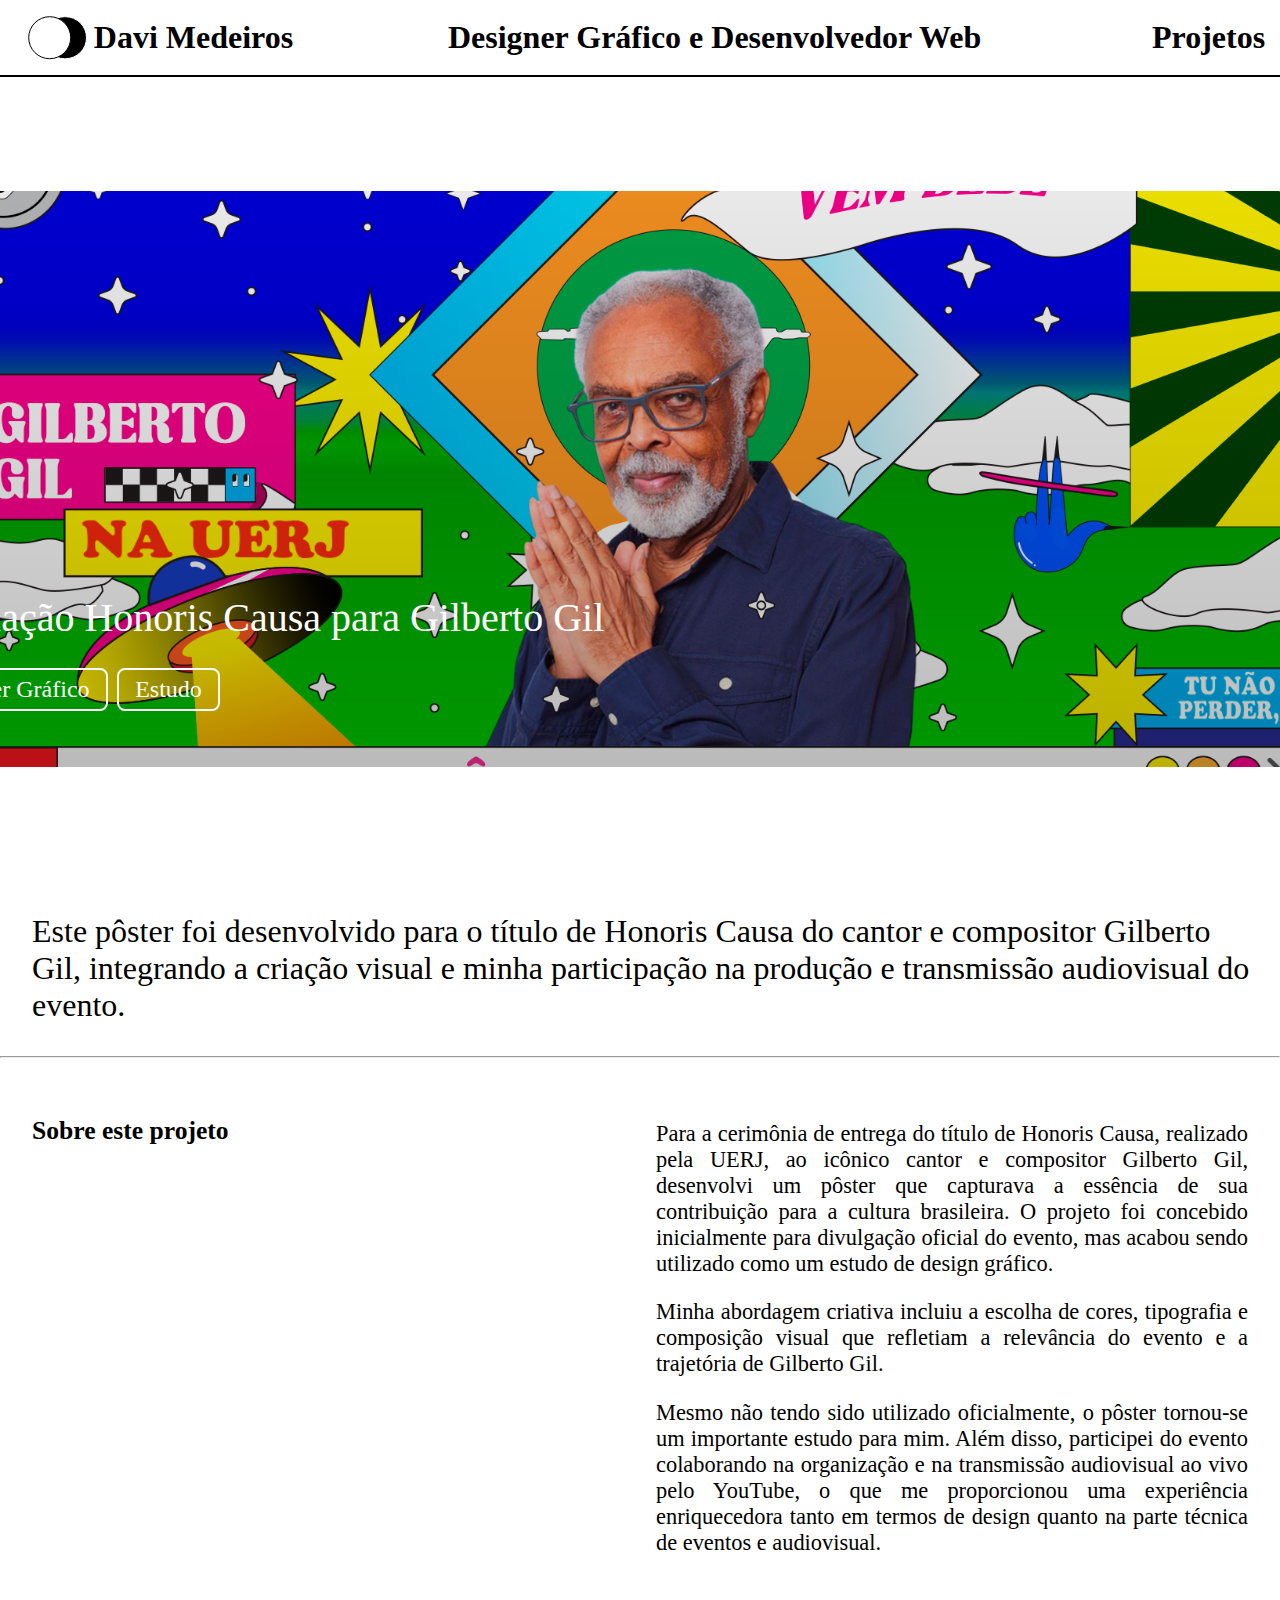
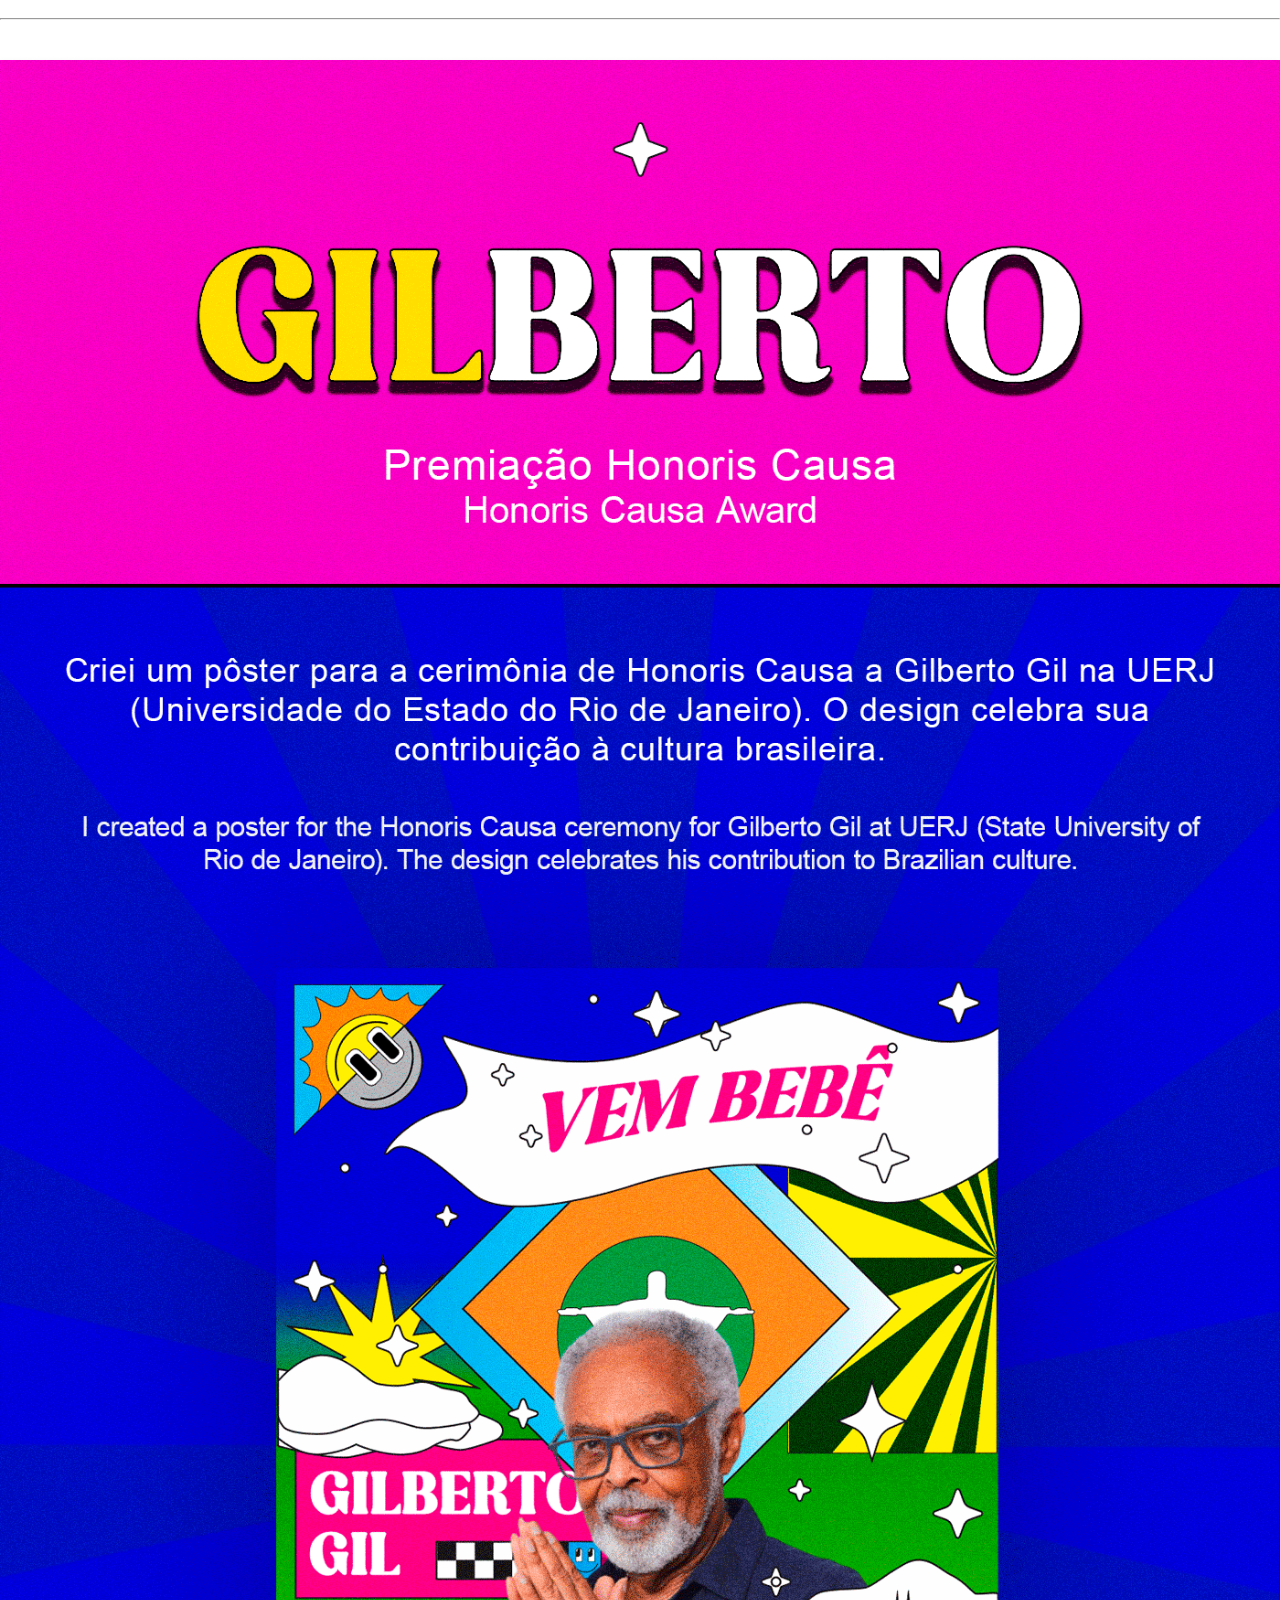
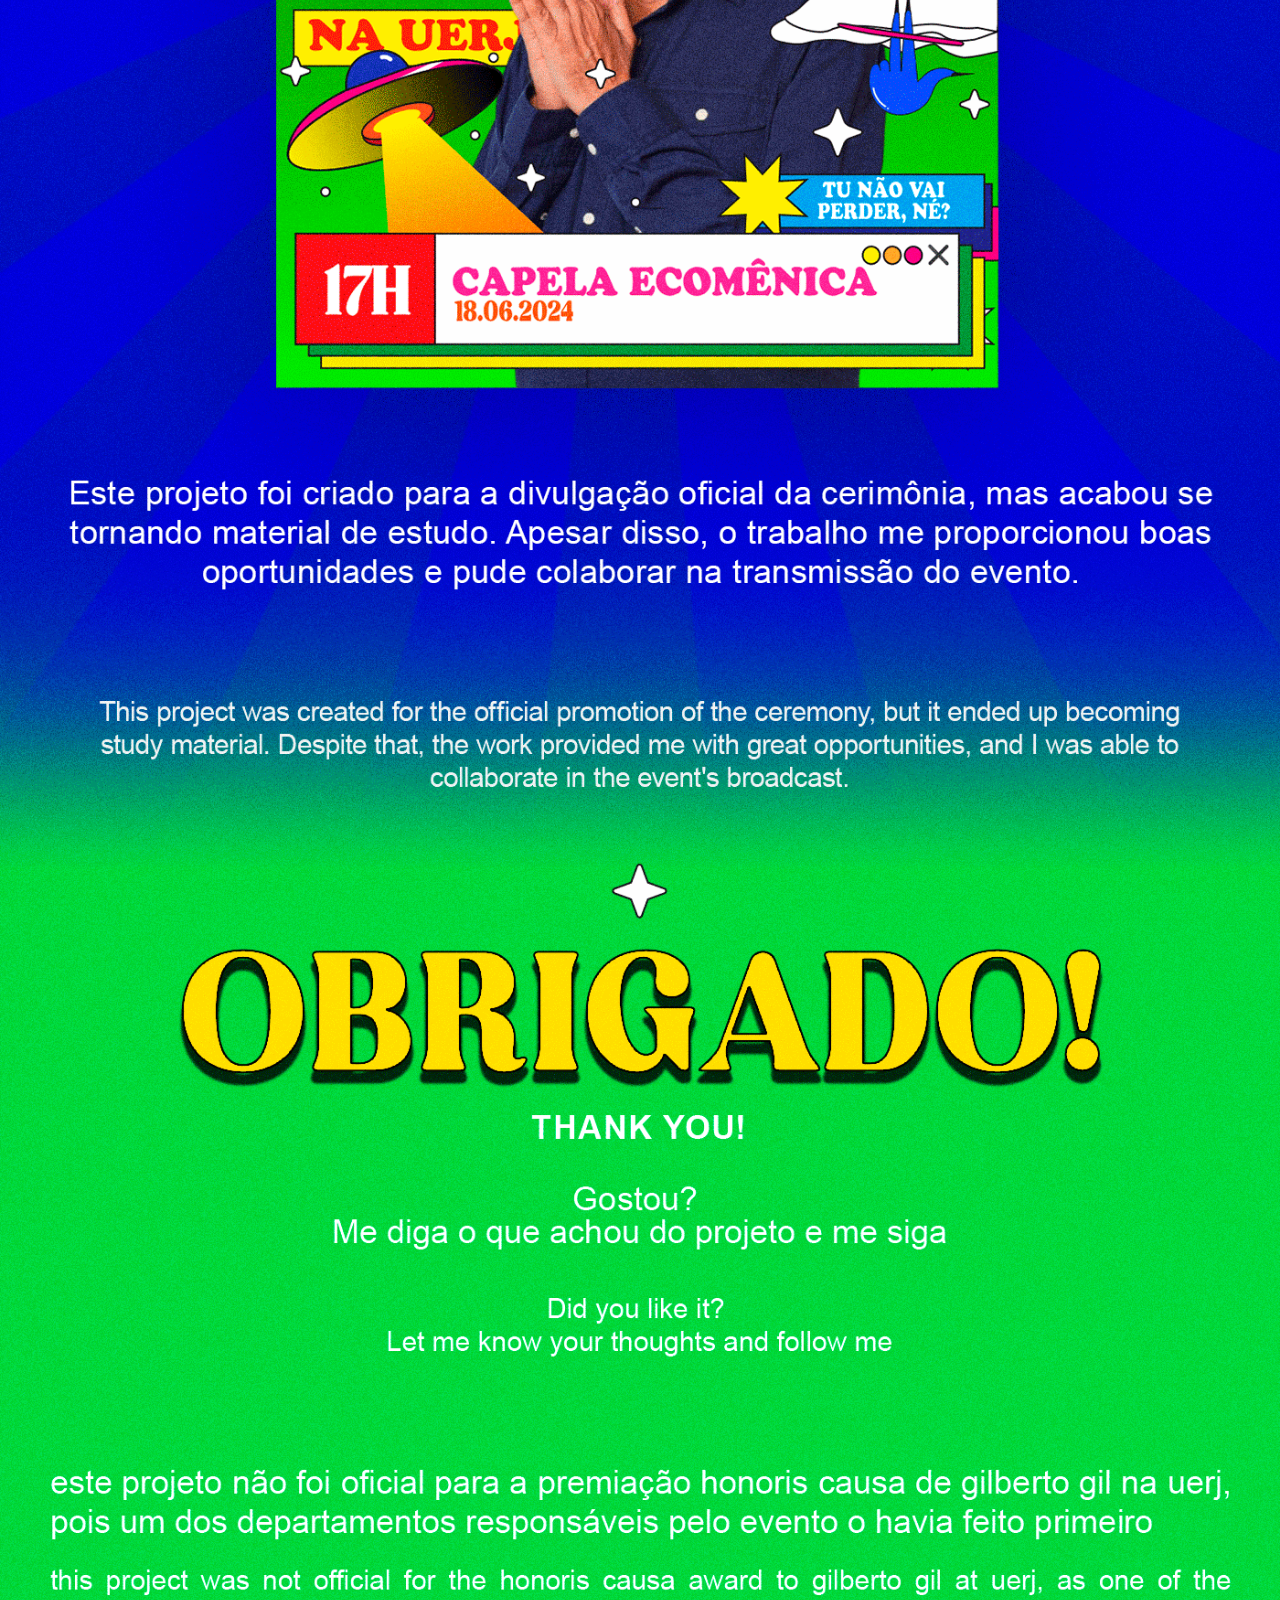
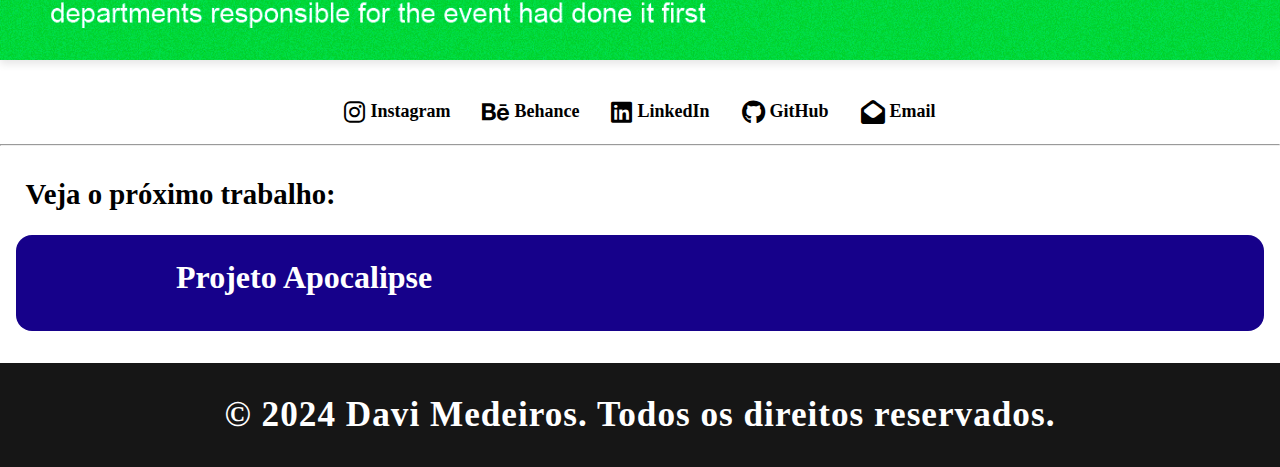
==== commit 849aedfb: "Ajustando Mensagens" ====
--- a/projetos/Gil/gil.html
+++ b/projetos/Gil/gil.html
@@ -1,4 +1,3 @@
-<<<<<<< HEAD
 <!DOCTYPE html>
 <html lang="pt-BR">
 
@@ -141,299 +140,4 @@
     </footer>
     <script src="/script.js"></script>
 
-</body>
-
-=======
-<<<<<<< HEAD
-<!DOCTYPE html>
-<html lang="pt-BR">
-
-<head>
-    <meta charset="UTF-8">
-    <meta name="viewport" content="width=device-width, initial-scale=1.0">
-    <meta name="theme-color" content="#FFFFFF">
-    <meta name="description"
-        content="Detalhes sobre a Premiação Honoris Causa para Gilberto Gil - projeto de design gráfico por Davi Medeiros.">
-    <meta name="keywords" content="Davi Medeiros, design gráfico, Gilberto Gil, premiação, projeto">
-    <meta name="author" content="Davi Medeiros">
-    <link href="https://cdnjs.cloudflare.com/ajax/libs/font-awesome/6.0.0-beta3/css/all.min.css" rel="stylesheet">
-    <link href="https://db.onlinewebfonts.com/c/0976a2619014c5855690b7509fab4c6e?family=Helvetica+Now+Display"
-        rel="stylesheet">
-    <link rel="stylesheet" href="style-gil.css" rel="preload" as="style">
-    <link rel="stylesheet" href="responsive-gil.css" rel="preload" as="style">
-
-
-    <title>Premiação Honoris Causa para Gilberto Gil | Davi Medeiros</title>
-
-    <!-- Favicon -->
-    <link rel="apple-touch-icon" sizes="180x180" href="../../fav-icon/apple-touch-icon.png">
-    <link rel="icon" type="image/png" sizes="32x32" href="../../fav-icon/favicon-32x32.png">
-    <link rel="icon" type="image/png" sizes="16x16" href="../../fav-icon/favicon-16x16.png">
-    <link rel="icon" type="image/png" sizes="192x192" href="../../fav-icon/android-chrome-192x192.png">
-    <link rel="icon" type="image/png" sizes="512x512" href="../../fav-icon/android-chrome-512x512.png">
-    <link rel="icon" href="../../fav-icon/favicon.ico" type="image/x-icon">
-    <link rel="manifest" href="../../fav-icon/site.webmanifest">
-</head>
-
-<body>
-
-    <div class="transition" id="transition-effect"></div>
-
-    <nav>
-        <div class="logo-container">
-            <div class="circles">
-                <div class="circle black"></div>
-                <div class="circle white"></div>
-                <div class="transition" id="transition-effect"></div>
-            </div>
-            <span class="DM">
-                <a href="https://sdeiros.github.io/portfolio/">Davi Medeiros</a>
-            </span>
-        </div>
-        <div class="nav-center">Designer Gráfico e Desenvolvedor Web</div>
-        <div class="nav-right"><a href="https://sdeiros.github.io/portfolio/">Projetos</a></div>
-    </nav>
-
-    <div class="linha"></div>
-
-    <main>
-        <section id="projeto-gil">
-            <div class="work-card">
-                <img src="../../assets/Gil/GILCAPA.png" alt="Premiação Honoris Causa para Gilberto Gil" loading="lazy">
-                <div class="work-info">
-                    <h2>Premiação Honoris Causa para Gilberto Gil</h2>
-                    <div class="tags">
-                        <p>Designer Gráfico</p>
-                        <p>Estudo</p>
-                    </div>
-                </div>
-            </div>
-        </section>
-        <div class="sobre">
-            <p>
-                Este pôster foi desenvolvido para o título de Honoris Causa do cantor e compositor Gilberto Gil,
-                integrando a criação visual e minha participação na produção e transmissão audiovisual do evento.</p>
-        </div>
-
-        <hr>
-
-        <section id="descricao">
-            <div class="content-block">
-                <h1>Sobre este projeto</h1>
-                <div class="text-container">
-                    <p>Para a cerimônia de entrega do título de Honoris Causa, realizado pela UERJ, ao icônico cantor e
-                        compositor Gilberto Gil,
-                        desenvolvi um pôster que capturava a essência de sua contribuição para a cultura brasileira. O
-                        projeto foi concebido inicialmente para divulgação oficial do evento, mas acabou sendo utilizado
-                        como um estudo de design gráfico.</p>
-                    <p>Minha abordagem criativa incluiu a escolha de cores, tipografia e composição visual que refletiam
-                        a
-                        relevância do evento e a trajetória de Gilberto Gil.</p>
-                    <p>Mesmo não tendo sido utilizado oficialmente, o pôster tornou-se um importante estudo para mim.
-                        Além
-                        disso, participei do evento colaborando na organização e na transmissão audiovisual ao vivo pelo
-                        YouTube, o que me proporcionou uma experiência enriquecedora tanto em termos de design quanto na
-                        parte técnica de eventos e audiovisual.</p>
-                </div>
-            </div>
-        </section>
-
-        <hr>
-
-        <section>
-            <div class="image-container">
-                <img src="../../assets/Gil/Gilberto-Gil.gif" alt="Pôster Gilberto Gil">
-            </div>
-        </section>
-
-        <section class="social-media">
-            <div class="social-links">
-                <a href="https://www.instagram.com/seu_usuario/" target="_blank" class="social-icon">
-                    <i class="fab fa-instagram"></i> Instagram
-                </a>
-                <a href="https://www.behance.net/seu_usuario/" target="_blank" class="social-icon">
-                    <i class="fab fa-behance"></i> Behance
-                </a>
-                <a href="https://www.linkedin.com/in/seu_usuario/" target="_blank" class="social-icon">
-                    <i class="fab fa-linkedin"></i> LinkedIn
-                </a>
-                <a href="https://github.com/seu_usuario" target="_blank" class="social-icon">
-                    <i class="fab fa-github"></i> GitHub
-                </a>
-                <a href="mailto:seu_email@dominio.com" class="social-icon">
-                    <i class="fas fa-envelope-open"></i> Email
-                </a>
-            </div>
-        </section>
-
-        <hr>
-
-        <section class="next-work">
-            <h2>Veja o próximo trabalho:</h2>
-            <div class="next-work-card">
-                <img class="next-workimg" src="../../assets/Apocalipse/globo.png" alt="Próximo Trabalho" loading="lazy" class="next-work-image">
-                <div class="next-work-info">
-                    <h3>Projeto Apocalipse</h3>
-                </div>
-            </div>
-        </section>
-
-    </main>
-
-    <footer>
-        <div class="copyright">
-            <p>&copy; 2024 Davi Medeiros. Todos os direitos reservados.</p>
-        </div>
-    </footer>
-    <script src="/script.js"></script>
-
-</body>
-
-=======
-<!DOCTYPE html>
-<html lang="pt-BR">
-
-<head>
-    <meta charset="UTF-8">
-    <meta name="viewport" content="width=device-width, initial-scale=1.0">
-    <meta name="theme-color" content="#FFFFFF">
-    <meta name="description"
-        content="Detalhes sobre a Premiação Honoris Causa para Gilberto Gil - projeto de design gráfico por Davi Medeiros.">
-    <meta name="keywords" content="Davi Medeiros, design gráfico, Gilberto Gil, premiação, projeto">
-    <meta name="author" content="Davi Medeiros">
-    <link href="https://cdnjs.cloudflare.com/ajax/libs/font-awesome/6.0.0-beta3/css/all.min.css" rel="stylesheet">
-    <link href="https://db.onlinewebfonts.com/c/0976a2619014c5855690b7509fab4c6e?family=Helvetica+Now+Display"
-        rel="stylesheet">
-    <link rel="stylesheet" href="style-gil.css" rel="preload" as="style">
-    <link rel="stylesheet" href="responsive-gil.css" rel="preload" as="style">
-
-
-    <title>Premiação Honoris Causa para Gilberto Gil | Davi Medeiros</title>
-
-    <!-- Favicon -->
-    <link rel="apple-touch-icon" sizes="180x180" href="../../fav-icon/apple-touch-icon.png">
-    <link rel="icon" type="image/png" sizes="32x32" href="../../fav-icon/favicon-32x32.png">
-    <link rel="icon" type="image/png" sizes="16x16" href="../../fav-icon/favicon-16x16.png">
-    <link rel="icon" type="image/png" sizes="192x192" href="../../fav-icon/android-chrome-192x192.png">
-    <link rel="icon" type="image/png" sizes="512x512" href="../../fav-icon/android-chrome-512x512.png">
-    <link rel="icon" href="../../fav-icon/favicon.ico" type="image/x-icon">
-    <link rel="manifest" href="../../fav-icon/site.webmanifest">
-</head>
-
-<body>
-
-    <div class="transition" id="transition-effect"></div>
-
-    <nav>
-        <div class="logo-container">
-            <div class="circles">
-                <div class="circle black"></div>
-                <div class="circle white"></div>
-                <div class="transition" id="transition-effect"></div>
-            </div>
-            <span class="DM">
-                <a href="https://sdeiros.github.io/portfolio/">Davi Medeiros</a>
-            </span>
-        </div>
-        <div class="nav-center">Designer Gráfico e Desenvolvedor Web</div>
-        <div class="nav-right"><a href="https://sdeiros.github.io/portfolio/">Projetos</a></div>
-    </nav>
-
-    <div class="linha"></div>
-
-    <main>
-        <section id="projeto-gil">
-            <div class="work-card">
-                <img src="../../assets/Gil/GILCAPA.png" alt="Premiação Honoris Causa para Gilberto Gil" loading="lazy">
-                <div class="work-info">
-                    <h2>Premiação Honoris Causa para Gilberto Gil</h2>
-                    <div class="tags">
-                        <p>Designer Gráfico</p>
-                        <p>Estudo</p>
-                    </div>
-                </div>
-            </div>
-        </section>
-        <div class="sobre">
-            <p>
-                Este pôster foi desenvolvido para o título de Honoris Causa do cantor e compositor Gilberto Gil,
-                integrando a criação visual e minha participação na produção e transmissão audiovisual do evento.</p>
-        </div>
-
-        <hr>
-
-        <section id="descricao">
-            <div class="content-block">
-                <h1>Sobre este projeto</h1>
-                <div class="text-container">
-                    <p>Para a cerimônia de entrega do título de Honoris Causa, realizado pela UERJ, ao icônico cantor e
-                        compositor Gilberto Gil,
-                        desenvolvi um pôster que capturava a essência de sua contribuição para a cultura brasileira. O
-                        projeto foi concebido inicialmente para divulgação oficial do evento, mas acabou sendo utilizado
-                        como um estudo de design gráfico.</p>
-                    <p>Minha abordagem criativa incluiu a escolha de cores, tipografia e composição visual que refletiam
-                        a
-                        relevância do evento e a trajetória de Gilberto Gil.</p>
-                    <p>Mesmo não tendo sido utilizado oficialmente, o pôster tornou-se um importante estudo para mim.
-                        Além
-                        disso, participei do evento colaborando na organização e na transmissão audiovisual ao vivo pelo
-                        YouTube, o que me proporcionou uma experiência enriquecedora tanto em termos de design quanto na
-                        parte técnica de eventos e audiovisual.</p>
-                </div>
-            </div>
-        </section>
-
-        <hr>
-
-        <section>
-            <div class="image-container">
-                <img src="../../assets/Gil/Gilberto-Gil.gif" alt="Pôster Gilberto Gil">
-            </div>
-        </section>
-
-        <section class="social-media">
-            <div class="social-links">
-                <a href="https://www.instagram.com/seu_usuario/" target="_blank" class="social-icon">
-                    <i class="fab fa-instagram"></i> Instagram
-                </a>
-                <a href="https://www.behance.net/seu_usuario/" target="_blank" class="social-icon">
-                    <i class="fab fa-behance"></i> Behance
-                </a>
-                <a href="https://www.linkedin.com/in/seu_usuario/" target="_blank" class="social-icon">
-                    <i class="fab fa-linkedin"></i> LinkedIn
-                </a>
-                <a href="https://github.com/seu_usuario" target="_blank" class="social-icon">
-                    <i class="fab fa-github"></i> GitHub
-                </a>
-                <a href="mailto:seu_email@dominio.com" class="social-icon">
-                    <i class="fas fa-envelope-open"></i> Email
-                </a>
-            </div>
-        </section>
-
-        <hr>
-
-        <section class="next-work">
-            <h2>Veja o próximo trabalho:</h2>
-            <div class="next-work-card">
-                <img class="next-workimg" src="../../assets/Apocalipse/globo.png" alt="Próximo Trabalho" loading="lazy" class="next-work-image">
-                <div class="next-work-info">
-                    <h3>Projeto Apocalipse</h3>
-                </div>
-            </div>
-        </section>
-
-    </main>
-
-    <footer>
-        <div class="copyright">
-            <p>&copy; 2024 Davi Medeiros. Todos os direitos reservados.</p>
-        </div>
-    </footer>
-    <script src="/script.js"></script>
-
-</body>
-
->>>>>>> 5a5af06e678fbd7e7d33835b5a0ccc24ba3c5044
->>>>>>> 31c718f (Add files via upload)
-</html>+</body>--- a/projetos/Gil/style-gil.css
+++ b/projetos/Gil/style-gil.css
@@ -1,4 +1,3 @@
-<<<<<<< HEAD
 /* Estilo base para telas grandes (desktops e laptops) */
 #projeto-gil {
     display: flex;
@@ -333,677 +332,4 @@
 
 .social-icon:hover {
     color: #555;
-=======
-<<<<<<< HEAD
-/* Estilo base para telas grandes (desktops e laptops) */
-#projeto-gil {
-    display: flex;
-    justify-content: center;
-    align-items: center;
-    flex-direction: column;
-    height: 100vh;
-}
-
-::selection {
-    background-color: rgba(224, 224, 224, 0.9);
-}
-
-::-webkit-scrollbar {
-    width: 0.8rem;
-    height: auto;
-}
-
-::-webkit-scrollbar-track {
-    background-color: white;
-}
-
-::-webkit-scrollbar-thumb {
-    background: rgba(39, 39, 39, 1);
-    border-radius: 0.2rem;
-    cursor: pointer;
-}
-
-::-webkit-scrollbar-thumb:hover {
-    background: #555;
-    cursor: pointer;
-}
-
-body {
-    font-family: 'Helvetica Now Display';
-    margin: 0;
-    padding: 0;
-    background-color: white;
-    overflow-x: hidden;
-    transition: background-color 0.5s, color 0.5s;
-}
-
-nav {
-    width: 100%;
-    display: flex;
-    justify-content: space-between;
-    align-items: center;
-    padding: 1.2rem 3rem;
-    line-break: auto;
-    overflow-wrap: initial;
-    caret-color: rgba(39, 39, 39, 1);
-    text-decoration: none;
-    letter-spacing: 0px;
-    font-size: 1.4rem;
-    font-style: normal;
-    font-weight: 600;
-    border-bottom: 2px solid rgb(0, 0, 0);
-}
-
-.nav-center {
-    flex-grow: 1;
-    text-align: center;
-}
-
-.nav-right {
-    position: absolute;
-    text-align: right;
-    left: 91.6vw;
-}
-
-nav a {
-    text-decoration: none;
-    color: inherit;
-    cursor: pointer;
-}
-
-.logo-container {
-    display: flex;
-    align-items: center;
-    justify-content: space-between;
-}
-
-.circles {
-    position: relative;
-    width: 40px;
-    height: 40px;
-    margin-right: 1.3rem;
-}
-
-.circle {
-    position: absolute;
-    width: 2.3rem;
-    height: 2.3rem;
-    border-radius: 50%;
-    cursor: pointer;
-    z-index: 2;
-}
-
-.transition {
-    position: absolute;
-    border-radius: 50%;
-    background-color: rgba(0, 0, 0, 0.7);
-    transform: scale(0);
-    transition: transform 0.5s ease;
-    z-index: 100;
-}
-
-/* Estado ativo da animação */
-.transition.active {
-    transform: scale(10);
-}
-
-.circle.black {
-    background-color: black;
-    left: -20%;
-    top: 50%;
-    transform: translateY(-50%);
-    border: 1px solid white;
-}
-
-.circle.white {
-    background-color: white;
-    left: 70%;
-    top: 50%;
-    transform: translate(-50%, -50%);
-    border: 1px solid black;
-}
-
-.work-info {
-    position: absolute;
-    bottom: 0;
-    color: white;
-    width: 100%;
-    padding: 2rem;
-    box-sizing: border-box;
-}
-
-.work-info h2 {
-    position: relative;
-    z-index: 2;
-    width: 100%;
-    margin: 0;
-    font-size: 2.6rem;
-    text-align: left;
-    font-weight: 300;
-    line-height: 2rem;
-}
-
-.work-info .tags {
-    display: flex;
-    gap: 1rem;
-}
-
-.work-info p {
-    z-index: 2;
-    font-size: 1.5rem;
-    padding: 0.4rem 1rem;
-    border: 1px solid white;
-    border-radius: 0.5rem;
-    white-space: nowrap;
-}
-
-.work-card {
-    display: block;
-    text-decoration: none;
-    color: black;
-    border-radius: 2rem;
-    overflow: hidden;
-    width: 95vw;
-    height: 82vh;
-    position: relative;
-    margin: 1rem;
-    margin-top: -4rem;
-}
-
-.work-card::before {
-    content: '';
-    position: absolute;
-    top: 0;
-    left: 0;
-    width: 100%;
-    height: 100%;
-    background: linear-gradient(to bottom, rgba(0, 0, 0, 0.082), rgba(0, 0, 0, 0.267));
-    z-index: 1;
-}
-
-.sobre {
-    width: 95vw;
-    margin-left: 1.9rem;
-    font-size: 2rem;
-    text-align: left;
-    font-weight: 300;
-    margin-top: -6rem;
-}
-
-.work-card img {
-    width: 100%;
-    height: 100%;
-    object-fit: cover;
-    display: block;
-    position: relative;
-    z-index: 0;
-}
-
-.next-work {
-    text-align: left;
-    margin-top: 2rem;
-}
-
-.next-work h2 {
-    font-size: 1.8rem;
-    margin-left: 1.9rem;
-}
-
-.next-work-card {
-    display: flex;
-    margin: 0 auto;
-    width: 95vw;
-    border-radius: 1rem;
-    overflow: hidden;
-    background-color: rgb(22, 1, 138);
-    position: relative;
-    padding: 1rem;
-    cursor: pointer;
-}
-
-.next-work-card img {
-    width: 6rem;
-    height: auto;
-    margin-right: 1rem;
-    aspect-ratio: 1 / 1;
-    object-fit: cover;
-    margin-left: 2rem;
-}
-
-.next-work-info {
-    flex: 1;
-    padding: 1rem;
-}
-
-.next-work-info h3 {
-    font-size: 2rem;
-    margin: 0;
-    position: relative;
-    top: 0.5rem;
-    color: #fff;
-}
-
-#descricao {
-    padding: 2rem;
-}
-
-.content-block {
-    display: flex;
-    align-items: flex-start;
-    justify-content: space-between;
-    margin: 0 auto;
-}
-
-.content-block h1 {
-    flex: 1;
-    margin-right: 2rem;
-    text-align: left;
-}
-
-.text-container {
-    flex: 1;
-    text-align: justify;
-    font-size: 1.2rem;
-}
-
-.image-container {
-    display: flex;
-    flex-direction: column;
-    padding: 2rem 0rem 0rem;
-}
-
-.image-container img {
-    width: 100vw;
-    height: auto;
-    border: 1px solid #ddd;
-    box-shadow: 0 4px 8px rgba(0, 0, 0, 0.1);
-}
-
-.copyright {
-    background-color: #161616;
-    color: white;
-    text-align: center;
-    padding: 2rem 0;
-    font-size: 1.2rem;
-    position: relative;
-    margin-top: 2rem;
-    overflow: hidden;
-    width: 100vw;
-}
-
-.copyright p {
-    margin: 0;
-    font-size: 1.5rem;
-    letter-spacing: 1px;
-    font-weight: 700;
-    white-space: nowrap;
-    text-overflow: ellipsis;
-}
-
-.social-media {
-    text-align: center;
-    margin-top: 40px;
-    margin-bottom: 20px;
-}
-
-.social-links {
-    display: flex;
-    justify-content: center;
-    gap: 2rem;
-    flex-wrap: wrap;
-}
-
-.social-icon {
-    color: #000;
-    text-decoration: none;
-    font-size: 18px;
-    font-weight: bold;
-    display: flex;
-    align-items: center;
-    gap: 5px;
-}
-
-.social-icon i {
-    font-size: 24px;
-}
-
-.social-icon:hover {
-    color: #555;
-=======
-/* Estilo base para telas grandes (desktops e laptops) */
-#projeto-gil {
-    display: flex;
-    justify-content: center;
-    align-items: center;
-    flex-direction: column;
-    height: 100vh;
-}
-
-::selection {
-    background-color: rgba(224, 224, 224, 0.9);
-}
-
-::-webkit-scrollbar {
-    width: 0.8rem;
-    height: auto;
-}
-
-::-webkit-scrollbar-track {
-    background-color: white;
-}
-
-::-webkit-scrollbar-thumb {
-    background: rgba(39, 39, 39, 1);
-    border-radius: 0.2rem;
-    cursor: pointer;
-}
-
-::-webkit-scrollbar-thumb:hover {
-    background: #555;
-    cursor: pointer;
-}
-
-body {
-    font-family: 'Helvetica Now Display';
-    margin: 0;
-    padding: 0;
-    background-color: white;
-    overflow-x: hidden;
-    transition: background-color 0.5s, color 0.5s;
-}
-
-nav {
-    width: 100%;
-    display: flex;
-    justify-content: space-between;
-    align-items: center;
-    padding: 1.2rem 3rem;
-    line-break: auto;
-    overflow-wrap: initial;
-    caret-color: rgba(39, 39, 39, 1);
-    text-decoration: none;
-    letter-spacing: 0px;
-    font-size: 1.4rem;
-    font-style: normal;
-    font-weight: 600;
-    border-bottom: 2px solid rgb(0, 0, 0);
-}
-
-.nav-center {
-    flex-grow: 1;
-    text-align: center;
-}
-
-.nav-right {
-    position: absolute;
-    text-align: right;
-    left: 91.6vw;
-}
-
-nav a {
-    text-decoration: none;
-    color: inherit;
-    cursor: pointer;
-}
-
-.logo-container {
-    display: flex;
-    align-items: center;
-    justify-content: space-between;
-}
-
-.circles {
-    position: relative;
-    width: 40px;
-    height: 40px;
-    margin-right: 1.3rem;
-}
-
-.circle {
-    position: absolute;
-    width: 2.3rem;
-    height: 2.3rem;
-    border-radius: 50%;
-    cursor: pointer;
-    z-index: 2;
-}
-
-.transition {
-    position: absolute;
-    border-radius: 50%;
-    background-color: rgba(0, 0, 0, 0.7);
-    transform: scale(0);
-    transition: transform 0.5s ease;
-    z-index: 100;
-}
-
-/* Estado ativo da animação */
-.transition.active {
-    transform: scale(10);
-}
-
-.circle.black {
-    background-color: black;
-    left: -20%;
-    top: 50%;
-    transform: translateY(-50%);
-    border: 1px solid white;
-}
-
-.circle.white {
-    background-color: white;
-    left: 70%;
-    top: 50%;
-    transform: translate(-50%, -50%);
-    border: 1px solid black;
-}
-
-.work-info {
-    position: absolute;
-    bottom: 0;
-    color: white;
-    width: 100%;
-    padding: 2rem;
-    box-sizing: border-box;
-}
-
-.work-info h2 {
-    position: relative;
-    z-index: 2;
-    width: 100%;
-    margin: 0;
-    font-size: 2.6rem;
-    text-align: left;
-    font-weight: 300;
-    line-height: 2rem;
-}
-
-.work-info .tags {
-    display: flex;
-    gap: 1rem;
-}
-
-.work-info p {
-    z-index: 2;
-    font-size: 1.5rem;
-    padding: 0.4rem 1rem;
-    border: 1px solid white;
-    border-radius: 0.5rem;
-    white-space: nowrap;
-}
-
-.work-card {
-    display: block;
-    text-decoration: none;
-    color: black;
-    border-radius: 2rem;
-    overflow: hidden;
-    width: 95vw;
-    height: 82vh;
-    position: relative;
-    margin: 1rem;
-    margin-top: -4rem;
-}
-
-.work-card::before {
-    content: '';
-    position: absolute;
-    top: 0;
-    left: 0;
-    width: 100%;
-    height: 100%;
-    background: linear-gradient(to bottom, rgba(0, 0, 0, 0.082), rgba(0, 0, 0, 0.267));
-    z-index: 1;
-}
-
-.sobre {
-    width: 95vw;
-    margin-left: 1.9rem;
-    font-size: 2rem;
-    text-align: left;
-    font-weight: 300;
-    margin-top: -6rem;
-}
-
-.work-card img {
-    width: 100%;
-    height: 100%;
-    object-fit: cover;
-    display: block;
-    position: relative;
-    z-index: 0;
-}
-
-.next-work {
-    text-align: left;
-    margin-top: 2rem;
-}
-
-.next-work h2 {
-    font-size: 1.8rem;
-    margin-left: 1.9rem;
-}
-
-.next-work-card {
-    display: flex;
-    margin: 0 auto;
-    width: 95vw;
-    border-radius: 1rem;
-    overflow: hidden;
-    background-color: rgb(22, 1, 138);
-    position: relative;
-    padding: 1rem;
-    cursor: pointer;
-}
-
-.next-work-card img {
-    width: 6rem;
-    height: auto;
-    margin-right: 1rem;
-    aspect-ratio: 1 / 1;
-    object-fit: cover;
-    margin-left: 2rem;
-}
-
-.next-work-info {
-    flex: 1;
-    padding: 1rem;
-}
-
-.next-work-info h3 {
-    font-size: 2rem;
-    margin: 0;
-    position: relative;
-    top: 0.5rem;
-    color: #fff;
-}
-
-#descricao {
-    padding: 2rem;
-}
-
-.content-block {
-    display: flex;
-    align-items: flex-start;
-    justify-content: space-between;
-    margin: 0 auto;
-}
-
-.content-block h1 {
-    flex: 1;
-    margin-right: 2rem;
-    text-align: left;
-}
-
-.text-container {
-    flex: 1;
-    text-align: justify;
-    font-size: 1.2rem;
-}
-
-.image-container {
-    display: flex;
-    flex-direction: column;
-    padding: 2rem 0rem 0rem;
-}
-
-.image-container img {
-    width: 100vw;
-    height: auto;
-    border: 1px solid #ddd;
-    box-shadow: 0 4px 8px rgba(0, 0, 0, 0.1);
-}
-
-.copyright {
-    background-color: #161616;
-    color: white;
-    text-align: center;
-    padding: 2rem 0;
-    font-size: 1.2rem;
-    position: relative;
-    margin-top: 2rem;
-    overflow: hidden;
-    width: 100vw;
-}
-
-.copyright p {
-    margin: 0;
-    font-size: 1.5rem;
-    letter-spacing: 1px;
-    font-weight: 700;
-    white-space: nowrap;
-    text-overflow: ellipsis;
-}
-
-.social-media {
-    text-align: center;
-    margin-top: 40px;
-    margin-bottom: 20px;
-}
-
-.social-links {
-    display: flex;
-    justify-content: center;
-    gap: 2rem;
-    flex-wrap: wrap;
-}
-
-.social-icon {
-    color: #000;
-    text-decoration: none;
-    font-size: 18px;
-    font-weight: bold;
-    display: flex;
-    align-items: center;
-    gap: 5px;
-}
-
-.social-icon i {
-    font-size: 24px;
-}
-
-.social-icon:hover {
-    color: #555;
->>>>>>> 5a5af06e678fbd7e7d33835b5a0ccc24ba3c5044
->>>>>>> 31c718f (Add files via upload)
 }--- a/projetos/Gil/responsive-gil.css
+++ b/projetos/Gil/responsive-gil.css
@@ -1,4 +1,3 @@
-<<<<<<< HEAD
 @media (max-width: 3840px) {
     .nav-center {
         font-size: 5rem;
@@ -3258,6527 +3257,4 @@
     .copyright p {
         font-size: 0.7rem;
     }
-=======
-<<<<<<< HEAD
-@media (max-width: 3840px) {
-    .nav-center {
-        font-size: 5rem;
-        margin-left: -12rem;
-    }
-
-    .nav-right {
-        left: 92vw;
-        font-size: 5rem;
-    }
-
-    .DM {
-        margin-left: 2vw;
-        font-size: 5rem;
-    }
-
-    .circles {
-        width: 25px;
-        height: 25px;
-        margin-left: 2rem;
-
-    }
-
-    .circle {
-        width: 6.5rem;
-        height: 6.5rem;
-        margin-right: 8rem;
-    }
-
-    .circle.white {
-        margin-left: -1rem;
-    }
-
-    .sobre {
-        width: 96vw;
-        margin-left: 2.5rem;
-        font-size: 4rem;
-    }
-
-    .text-container {
-        flex: 1.4;
-        text-align: justify;
-        font-size: 4rem;
-    }
-
-    .content-block h1 {
-        flex: 1;
-        text-align: left;
-        font-size: 5rem;
-    }
-
-    .next-work-card {
-        width: 97vw;
-        height: 12rem;
-        border-radius: 3rem;
-        margin-top: -4rem
-    }
-
-    .next-work-card img {
-        width: 13rem;
-        height: 13rem;
-    }
-
-    .next-work h2 {
-        font-size: 6rem;
-        margin-left: 1.6rem;
-    }
-
-    .next-work-info h3 {
-        font-size: 5rem;
-        top: 0.8rem;
-    }
-
-    .work-card {
-        width: 232rem;
-        height: 120rem;
-        border-radius: 5rem;
-    }
-
-    .work-info h2 {
-        width: 90vw;
-        font-size: 8rem;
-        text-align: left;
-        font-weight: 400;
-        margin-left: 4rem;
-        line-height: 3.2rem;
-    }
-
-    .work-info p {
-        border: 8px solid white;
-        border-radius: 2rem;
-    }
-
-    .work-info .tags {
-        display: flex;
-        gap: -2rem;
-    }
-
-    .tags p {
-        font-size: 6rem;
-        margin-left: 3rem;
-    }
-
-    .copyright p {
-        font-size: 4.5rem;
-    }
-
-}
-
-@media (max-width: 2580px) {
-    .nav-center {
-        font-size: 2.5rem;
-        margin-left: -12rem;
-    }
-
-    .nav-right {
-        left: 92vw;
-        font-size: 2.5rem;
-    }
-
-    .DM {
-        margin-left: 0.5vw;
-        font-size: 2.5rem;
-    }
-
-    .circles {
-        width: 25px;
-        height: 25px;
-    }
-
-    .circle {
-        width: 3rem;
-        height: 3rem;
-        margin-right: 8rem;
-    }
-
-    .circle.white {
-        margin-left: -1rem;
-    }
-
-    .sobre {
-        width: 96vw;
-        margin-left: 2.5rem;
-        font-size: 2rem;
-    }
-
-    .text-container {
-        flex: 1.4;
-        text-align: justify;
-        font-size: 1.8rem;
-    }
-
-    .content-block h1 {
-        flex: 1;
-        text-align: left;
-        font-size: 2rem;
-    }
-
-    .next-work h2 {
-        font-size: 2rem;
-        margin-left: 1.6rem;
-    }
-
-    .work-card {
-        height: 78rem;
-    }
-
-    .work-info h2 {
-        width: 90vw;
-        font-size: 3.5rem;
-        text-align: left;
-        font-weight: 400;
-        margin-left: -0.9rem;
-        line-height: 3.2rem;
-    }
-
-    .work-info p {
-        border: 3px solid white;
-    }
-
-    .work-info .tags {
-        display: flex;
-        gap: 1.5rem;
-    }
-
-    .tags p {
-        font-size: 2.4rem;
-        margin-left: -0.9rem;
-    }
-
-    .copyright p {
-        font-size: 2.2rem;
-    }
-
-}
-
-@media (max-width: 1930px) {
-    .nav-center {
-        font-size: 2rem;
-        margin-left: -12rem;
-    }
-
-    .nav-right {
-        left: 92vw;
-        font-size: 2rem;
-    }
-
-    .DM {
-        margin-left: 0vw;
-        font-size: 2rem;
-    }
-
-    .circles {
-        width: 25px;
-        height: 25px;
-        margin-left: 0;
-    }
-
-    .circle {
-        width: 2.6rem;
-        height: 2.6rem;
-        margin-right: 8rem;
-    }
-
-    .circle.white {
-        margin-left: -1rem;
-    }
-
-    .sobre {
-        width: 96vw;
-        margin-left: 2.5rem;
-        font-size: 2rem;
-    }
-
-    .text-container {
-        flex: 1.4;
-        text-align: justify;
-        font-size: 1.8rem;
-    }
-
-    .content-block h1 {
-        flex: 1;
-        text-align: left;
-        font-size: 2rem;
-    }
-
-    .next-work-card {
-        width: 95vw;
-        height: 4rem;
-        border-radius: 1rem;
-        margin-top: 1rem;
-    }
-
-    .next-work h2 {
-        font-size: 2rem;
-        margin-left: 1.6rem;
-    }
-
-    .next-work-card img {
-        width: 5rem;
-        height: 5rem;
-        margin-top: -0.4rem;
-    }
-    
-    .next-work-info h3 {
-        font-size: 2rem;
-        top: -0.5rem;
-        color: #fff;
-    }
-
-    .work-card {
-        height: 56rem;
-        width: 94rem;
-        border-radius: 2rem;
-    }
-
-    .work-info h2 {
-        width: 90vw;
-        font-size: 3.5rem;
-        text-align: left;
-        font-weight: 400;
-        margin-left: -0.9rem;
-        line-height: 3.2rem;
-    }
-
-    .work-info p {
-        border: 3px solid white;
-        border-radius: 0.5rem;
-    }
-
-    .work-info .tags {
-        display: flex;
-        gap: 1.5rem;
-    }
-
-    .tags p {
-        font-size: 2.4rem;
-        margin-left: -0.9rem;
-    }
-
-    .copyright p {
-        font-size: 2.2rem;
-    }
-
-}
-
-@media (max-width: 1730px) {
-    .nav-center {
-        font-size: 2rem;
-        margin-left: -12rem;
-    }
-
-    .nav-right {
-        left: 92vw;
-        font-size: 2rem;
-    }
-
-    .DM {
-        margin-left: 0vw;
-        font-size: 2rem;
-    }
-
-    .circles {
-        width: 25px;
-        height: 25px;
-    }
-
-    .circle {
-        width: 2.6rem;
-        height: 2.6rem;
-        margin-right: 8rem;
-    }
-
-    .circle.white {
-        margin-left: -1rem;
-    }
-
-    .sobre {
-        width: 96vw;
-        margin-left: 2rem;
-        font-size: 2rem;
-    }
-
-    .text-container {
-        flex: 1.4;
-        text-align: justify;
-        font-size: 1.8rem;
-    }
-
-    .content-block h1 {
-        flex: 1;
-        text-align: left;
-        font-size: 2rem;
-    }
-
-    .next-work h2 {
-        font-size: 2rem;
-        margin-left: 1.6rem;
-    }
-
-    .work-card {
-        height: 60rem;
-    }
-
-    .work-info h2 {
-        width: 90vw;
-        font-size: 3.5rem;
-        text-align: left;
-        font-weight: 400;
-        margin-left: -0.9rem;
-        line-height: 3.2rem;
-    }
-
-    .work-info p {
-        border: 3px solid white;
-    }
-
-    .work-info .tags {
-        display: flex;
-        gap: 1.5rem;
-    }
-
-    .tags p {
-        font-size: 2.4rem;
-        margin-left: -0.9rem;
-    }
-
-    .copyright p {
-        font-size: 2.2rem;
-    }
-
-}
-
-@media (max-width: 1680px) {
-    .nav-center {
-        font-size: 2rem;
-        margin-left: -12rem;
-    }
-
-    .nav-right {
-        left: 90vw;
-        font-size: 2rem;
-    }
-
-    .DM {
-        margin-left: 0vw;
-        font-size: 2rem;
-    }
-
-    .circles {
-        width: 25px;
-        height: 25px;
-    }
-
-    .circle {
-        width: 2.6rem;
-        height: 2.6rem;
-        margin-right: 8rem;
-    }
-
-    .circle.white {
-        margin-left: -1rem;
-    }
-
-    .text-container {
-        flex: 1;
-        text-align: justify;
-        font-size: 1.6rem;
-    }
-
-    .content-block h1 {
-        flex: 1;
-        text-align: left;
-        font-size: 1.8rem;
-    }
-
-    .next-work h2 {
-        font-size: 2rem;
-        margin-left: 1.6rem;
-    }
-
-    .work-card {
-        margin-top: -4rem;
-        height: 56rem;
-    }
-
-    .work-info h2 {
-        width: 90vw;
-        font-size: 3rem;
-        text-align: left;
-        font-weight: 400;
-        margin-left: -0.9rem;
-        line-height: 3.2rem;
-    }
-
-    .work-info p {
-        border: 2px solid white;
-    }
-
-    .work-info .tags {
-        display: flex;
-        gap: 1.5rem;
-    }
-
-    .tags p {
-        font-size: 1.4rem;
-        margin-left: -0.9rem;
-    }
-
-}
-
-@media (max-width: 1645px) {
-    .nav-center {
-        font-size: 2rem;
-        margin-left: -12rem;
-    }
-
-    .nav-right {
-        left: 90vw;
-        font-size: 2rem;
-    }
-
-    .DM {
-        margin-left: 0vw;
-        font-size: 2rem;
-    }
-
-    .circles {
-        width: 25px;
-        height: 25px;
-    }
-
-    .circle {
-        width: 2.6rem;
-        height: 2.6rem;
-        margin-right: 8rem;
-    }
-
-    .circle.white {
-        margin-left: -1rem;
-    }
-
-    .text-container {
-        flex: 1;
-        text-align: justify;
-        font-size: 1.5rem;
-    }
-
-    .content-block h1 {
-        flex: 1;
-        text-align: left;
-        font-size: 1.8rem;
-    }
-
-    .next-work h2 {
-        font-size: 2rem;
-        margin-left: 1.6rem;
-    }
-
-    .work-card {
-        margin-top: -4rem;
-        height: 48rem;
-    }
-
-    .work-info h2 {
-        width: 90vw;
-        font-size: 3rem;
-        text-align: left;
-        font-weight: 400;
-        margin-left: -0.9rem;
-        line-height: 3.2rem;
-    }
-
-    .work-info p {
-        border: 2px solid white;
-    }
-
-    .work-info .tags {
-        display: flex;
-        gap: 1.5rem;
-    }
-
-    .tags p {
-        font-size: 1.4rem;
-        margin-left: -0.9rem;
-    }
-
-}
-
-@media (max-width: 1610px) {
-    .nav-center {
-        font-size: 2rem;
-        margin-left: -12rem;
-    }
-
-    .nav-right {
-        left: 90vw;
-        font-size: 2rem;
-    }
-
-    .DM {
-        margin-left: 0vw;
-        font-size: 2rem;
-    }
-
-    .circles {
-        width: 25px;
-        height: 25px;
-    }
-
-    .circle {
-        width: 2.6rem;
-        height: 2.6rem;
-        margin-right: 8rem;
-    }
-
-    .circle.white {
-        margin-left: -1rem;
-    }
-
-    .text-container {
-        flex: 1;
-        text-align: justify;
-        font-size: 1.5rem;
-    }
-
-    .content-block h1 {
-        flex: 1;
-        text-align: left;
-        font-size: 1.8rem;
-    }
-
-    .next-work h2 {
-        font-size: 2rem;
-        margin-left: 1.6rem;
-    }
-
-    .work-card {
-        margin-top: -5rem;
-        height: 38rem;
-        width: 94rem;
-        border-radius: 2rem;
-    }
-
-    .work-info h2 {
-        width: 90vw;
-        font-size: 3rem;
-        text-align: left;
-        font-weight: 400;
-        margin-left: -0.9rem;
-        line-height: 3.2rem;
-    }
-
-    .work-info p {
-        border: 2px solid white;
-    }
-
-    .work-info .tags {
-        display: flex;
-        gap: 1.5rem;
-    }
-
-    .tags p {
-        font-size: 1.4rem;
-        margin-left: -0.9rem;
-    }
-
-}
-
-@media (max-width: 1580px) {
-    .nav-center {
-        font-size: 2rem;
-        margin-left: -12rem;
-    }
-
-    .nav-right {
-        left: 90vw;
-        font-size: 2rem;
-    }
-
-    .DM {
-        margin-left: 0vw;
-        font-size: 2rem;
-    }
-
-    .circles {
-        width: 25px;
-        height: 25px;
-    }
-
-    .circle {
-        width: 2.6rem;
-        height: 2.6rem;
-        margin-right: 8rem;
-    }
-
-    .circle.white {
-        margin-left: -1rem;
-    }
-
-    .text-container {
-        flex: 1;
-        text-align: justify;
-        font-size: 1.5rem;
-    }
-
-    .content-block h1 {
-        flex: 1;
-        text-align: left;
-        font-size: 1.8rem;
-    }
-
-    .next-work h2 {
-        font-size: 2rem;
-        margin-left: 1.6rem;
-    }
-
-    .work-info h2 {
-        width: 90vw;
-        font-size: 3.5rem;
-        text-align: left;
-        font-weight: 400;
-        margin-left: -0.9rem;
-        line-height: 3.2rem;
-    }
-
-    .work-info p {
-        border: 3px solid white;
-    }
-
-    .work-info .tags {
-        display: flex;
-        gap: 1.5rem;
-    }
-
-    .tags p {
-        font-size: 2.4rem;
-        margin-left: -0.9rem;
-    }
-
-}
-
-@media (max-width: 1560px) {
-    .nav-center {
-        font-size: 2rem;
-        margin-left: -12rem;
-    }
-
-    .nav-right {
-        left: 90vw;
-        font-size: 2rem;
-    }
-
-    .DM {
-        margin-left: 0vw;
-        font-size: 2rem;
-    }
-
-    .circles {
-        width: 25px;
-        height: 25px;
-    }
-
-    .circle {
-        width: 2.6rem;
-        height: 2.6rem;
-        margin-right: 8rem;
-    }
-
-    .circle.white {
-        margin-left: -1rem;
-    }
-
-    .text-container {
-        flex: 1;
-        text-align: justify;
-        font-size: 1.6rem;
-    }
-
-    .content-block h1 {
-        flex: 1;
-        text-align: left;
-        font-size: 1.8rem;
-    }
-
-    .next-work h2 {
-        font-size: 3rem;
-        margin-left: 1.6rem;
-    }
-
-    .work-info h2 {
-        width: 90vw;
-        font-size: 3.5rem;
-        text-align: left;
-        font-weight: 400;
-        margin-left: -0.9rem;
-        line-height: 3.2rem;
-    }
-
-    .work-info p {
-        border: 3px solid white;
-    }
-
-    .work-info .tags {
-        display: flex;
-        gap: 1.5rem;
-    }
-
-    .tags p {
-        font-size: 2.4rem;
-        margin-left: -0.9rem;
-    }
-
-    .work-card {
-        height: 51rem;
-    }
-}
-
-@media (max-width: 1520px) {
-    .nav-center {
-        font-size: 2rem;
-        margin-left: -12rem;
-    }
-
-    .nav-right {
-        left: 90vw;
-        font-size: 2rem;
-    }
-
-    .DM {
-        margin-left: 0vw;
-        font-size: 2rem;
-    }
-
-    .circles {
-        width: 25px;
-        height: 25px;
-    }
-
-    .circle {
-        width: 2.6rem;
-        height: 2.6rem;
-        margin-right: 8rem;
-    }
-
-    .circle.white {
-        margin-left: -1rem;
-    }
-
-    .text-container {
-        flex: 1;
-        text-align: justify;
-        font-size: 1.5rem;
-    }
-
-    .content-block h1 {
-        flex: 1;
-        text-align: left;
-        font-size: 1.8rem;
-    }
-
-    .work-card {
-        height: 43rem;
-    }
-
-    .next-work h2 {
-        font-size: 2rem;
-        margin-left: 1.6rem;
-    }
-
-    .work-info h2 {
-        width: 90vw;
-        font-size: 2.5rem;
-        text-align: left;
-        font-weight: 400;
-        margin-left: -0.9rem;
-        line-height: 3.2rem;
-    }
-
-    .work-info p {
-        border: 2px solid white;
-    }
-
-    .work-info .tags {
-        display: flex;
-        gap: 1.5rem;
-    }
-
-    .tags p {
-        font-size: 1.5rem;
-        margin-left: -0.9rem;
-    }
-
-}
-
-@media (max-width: 1440px) {
-    .text-container {
-        flex: 1;
-        text-align: justify;
-        font-size: 1.5rem;
-    }
-
-    .content-block h1 {
-        flex: 1;
-        text-align: left;
-        font-size: 1.6rem;
-    }
-
-    .next-work h2 {
-        font-size: 1.8rem;
-        margin-left: 1.6rem;
-    }
-
-    .work-card {
-        height: 46rem;
-    }
-
-}
-
-@media (max-width: 1380px) {
-    .text-container {
-        flex: 1;
-        text-align: justify;
-        font-size: 1.4rem;
-    }
-
-    .content-block h1 {
-        flex: 1;
-        text-align: left;
-        font-size: 1.6rem;
-    }
-
-    .next-work h2 {
-        font-size: 1.8rem;
-        margin-left: 1.6rem;
-    }
-
-    .work-card {
-        height: 38rem;
-    }
-
-}
-
-@media (max-width: 1280px) {
-    .text-container {
-        flex: 1;
-        text-align: justify;
-        font-size: 1.4rem;
-    }
-
-    .content-block h1 {
-        flex: 1;
-        text-align: left;
-        font-size: 1.6rem;
-    }
-
-    .next-work h2 {
-        font-size: 1.8rem;
-        margin-left: 1.6rem;
-    }
-
-    .work-card {
-        height: 36rem;
-    }
-
-}
-
-@media (max-width: 1130px) {
-    .nav-center {
-        display: none;
-    }
-
-    .nav-right {
-        left: 88vw;
-        font-size: 2rem;
-    }
-
-    .text-container {
-        flex: 1;
-        text-align: justify;
-        font-size: 1.4rem;
-    }
-
-    .content-block h1 {
-        flex: 1;
-        text-align: left;
-        font-size: 1.6rem;
-    }
-
-    .next-work h2 {
-        font-size: 1.8rem;
-        margin-left: 1.6rem;
-    }
-
-    .work-card {
-        margin-top: -4rem;
-        height: 31rem;
-    }
-
-}
-
-@media (max-width: 1024px) {
-    .nav-center {
-        display: none;
-    }
-
-    .nav-right {
-        left: 86vw;
-        font-size: 2rem;
-    }
-
-    .text-container {
-        flex: 1;
-        text-align: justify;
-        font-size: 1.4rem;
-    }
-
-    .content-block h1 {
-        flex: 1;
-        text-align: left;
-        font-size: 1.6rem;
-    }
-
-    .next-work h2 {
-        font-size: 1.8rem;
-        margin-left: 1.6rem;
-    }
-
-    .work-card {
-        margin-top: -4rem;
-        height: 30rem;
-    }
-
-}
-
-@media (max-width: 820px) {
-    .nav-center {
-        display: none;
-    }
-
-    nav {
-        max-width: 90vw;
-        padding: 0.6em 2.5rem;
-        overflow: hidden;
-    }
-
-    .nav-right {
-        left: 83vw;
-        font-size: 2rem;
-    }
-
-    .DM {
-        margin-left: 0.5vw;
-        font-size: 2rem;
-    }
-
-    .circles {
-        width: 25px;
-        height: 25px;
-    }
-
-    .circle {
-        width: 2.5rem;
-        height: 2.5rem;
-        margin-right: 8rem;
-    }
-
-    .circle.white {
-        margin-left: -1rem;
-    }
-
-    .work-card {
-        width: 48rem;
-        border-radius: 2rem;
-        height: 64rem;
-        margin-top: -4rem;
-        overflow: hidden;
-    }
-
-    .work-info h2 {
-        width: 90vw;
-        font-size: 3.5rem;
-        text-align: left;
-        font-weight: 400;
-        margin-left: -0.9rem;
-        line-height: 3.2rem;
-    }
-
-    .work-info p {
-        border: 3px solid white;
-    }
-
-    .work-info .tags {
-        display: flex;
-        gap: 1.5rem;
-    }
-
-    .tags p {
-        font-size: 2.4rem;
-        margin-left: -0.9rem;
-    }
-
-    .content-block h1 {
-        flex: 1;
-        text-align: left;
-        font-size: 2rem;
-    }
-
-    .text-container {
-        flex: 1.5;
-        text-align: justify;
-        font-size: 1.6rem;
-    }
-
-    .next-work h2 {
-        font-size: 1.8rem;
-        margin-left: 1rem;
-    }
-
-    .next-work-card {
-        display: flex;
-        margin: 0 auto;
-        width: 92vw;
-        height: 4.5rem;
-        border-radius: 1rem;
-        overflow: hidden;
-        background-color: rgb(22, 1, 138);
-        position: relative;
-    }
-
-    .next-work-card img {
-        width: 5rem;
-        height: 5rem;
-        margin-left: 0.1rem;
-        margin-top: -0.5rem;
-    }
-
-    .next-work-info h3 {
-        font-size: 2rem;
-        margin-left: -1.2rem;
-        position: relative;
-        top: -0.4rem;
-        color: #fff;
-    }
-}
-
-@media (max-width: 812px) {
-    .nav-center {
-        display: none;
-    }
-
-    nav {
-        max-width: 90vw;
-        padding: 0.6em 2.5rem;
-        overflow: hidden;
-    }
-
-    .nav-right {
-        left: 83vw;
-        font-size: 2rem;
-    }
-
-    .DM {
-        margin-left: 0.5vw;
-        font-size: 2rem;
-    }
-
-    .circles {
-        width: 25px;
-        height: 25px;
-    }
-
-    .circle {
-        width: 2.5rem;
-        height: 2.5rem;
-        margin-right: 8rem;
-    }
-
-    .circle.white {
-        margin-left: -1rem;
-    }
-
-    .work-card {
-        width: 48rem;
-        border-radius: 2rem;
-        height: 16rem;
-        margin-top: -4rem;
-        overflow: hidden;
-    }
-
-    .work-info h2 {
-        width: 90vw;
-        font-size: 3.5rem;
-        text-align: left;
-        font-weight: 400;
-        margin-left: -0.9rem;
-        line-height: 3.2rem;
-    }
-
-    .work-info p {
-        display: none;
-        border: 3px solid white;
-    }
-
-    .work-info .tags {
-        display: flex;
-        gap: 1.5rem;
-    }
-
-    .tags p {
-        font-size: 2.4rem;
-        margin-left: -0.9rem;
-    }
-
-    .content-block h1 {
-        flex: 1;
-        text-align: left;
-        font-size: 2rem;
-    }
-
-    .text-container {
-        flex: 1.5;
-        text-align: justify;
-        font-size: 1.5rem;
-    }
-
-
-    .next-work h2 {
-        font-size: 1.8rem;
-        margin-left: 1rem;
-    }
-
-    .next-work-card {
-        display: flex;
-        margin: 0 auto;
-        width: 92vw;
-        height: 4.5rem;
-        border-radius: 1rem;
-        overflow: hidden;
-        background-color: rgb(22, 1, 138);
-        position: relative;
-    }
-
-    .next-work-card img {
-        width: 5rem;
-        height: 5rem;
-        margin-left: 0.1rem;
-        margin-top: -0.5rem;
-    }
-
-    .next-work-info h3 {
-        font-size: 2rem;
-        margin-left: -1.2rem;
-        position: relative;
-        top: -0.4rem;
-        color: #fff;
-    }
-}
-
-@media (max-width: 805px) {
-    .nav-center {
-        display: none;
-    }
-
-    nav {
-        max-width: 90vw;
-        padding: 0.6em 2.5rem;
-        overflow: hidden;
-    }
-
-    .nav-right {
-        left: 83vw;
-        font-size: 2rem;
-    }
-
-    .DM {
-        margin-left: 0.5vw;
-        font-size: 2rem;
-    }
-
-    .circles {
-        width: 25px;
-        height: 25px;
-    }
-
-    .circle {
-        width: 2.5rem;
-        height: 2.5rem;
-        margin-right: 8rem;
-    }
-
-    .circle.white {
-        margin-left: -1rem;
-    }
-
-    .work-card {
-        width: 48rem;
-        border-radius: 2rem;
-        height: 64rem;
-        margin-top: -4rem;
-        overflow: hidden;
-    }
-
-    .work-info h2 {
-        width: 90vw;
-        font-size: 3.5rem;
-        text-align: left;
-        font-weight: 400;
-        margin-left: -0.9rem;
-        line-height: 3.2rem;
-    }
-
-    .work-info p {
-        border: 3px solid white;
-    }
-
-    .work-info .tags {
-        display: flex;
-        gap: 1.5rem;
-    }
-
-    .tags p {
-        font-size: 2.4rem;
-        margin-left: -0.9rem;
-    }
-
-    .content-block h1 {
-        flex: 1;
-        text-align: left;
-        font-size: 2rem;
-    }
-
-    .text-container {
-        flex: 1.5;
-        text-align: justify;
-        font-size: 1.5rem;
-    }
-
-
-    .next-work h2 {
-        font-size: 1.8rem;
-        margin-left: 1rem;
-    }
-
-    .next-work-card {
-        display: flex;
-        margin: 0 auto;
-        width: 92vw;
-        height: 4.5rem;
-        border-radius: 1rem;
-        overflow: hidden;
-        background-color: rgb(22, 1, 138);
-        position: relative;
-    }
-
-    .next-work-card img {
-        width: 5rem;
-        height: 5rem;
-        margin-left: 0.1rem;
-        margin-top: -0.5rem;
-    }
-
-    .next-work-info h3 {
-        font-size: 2rem;
-        margin-left: -1.2rem;
-        position: relative;
-        top: -0.4rem;
-        color: #fff;
-    }
-}
-
-@media (max-width: 800px) {
-    #projeto-gil {
-        height: auto;
-    }
-
-    nav {
-        padding: 1.2rem 3rem;
-    }
-
-    .nav-center {
-        display: none;
-    }
-
-    .nav-right {
-        left: 83vw;
-    }
-
-    .circle {
-        width: 2.2rem;
-        height: 2.2rem;
-        margin-left: -1.5rem;
-    }
-
-    .circle {
-        width: 3rem;
-        height: 3rem;
-        margin-right: 0.5rem;
-    }
-
-    .circle.white {
-        margin-left: 0rem;
-    }
-
-    .work-card {
-        width: 45rem;
-        border-radius: 3rem;
-        height: 54rem;
-        margin-top: 2rem;
-        overflow: hidden;
-    }
-
-    .work-card h2 {
-        width: 70vw;
-       font-size: 3rem;
-    }
-
-    .work-info p {
-        display: block;
-        font-size: 2rem;
-    }
-
-    .work-card img {
-        width: 100%;
-        height: 100%;
-        object-fit: cover;
-        display: block;
-    }
-
-    .sobre {
-        font-size: 1.5rem;
-        margin-top: 1rem;
-    }
-
-    .next-work-card {
-        width: 90vw;
-    }
-
-    #descricao {
-        padding: 1rem;
-        font-size: 1rem;
-    }
-
-    .content-block {
-        flex-direction: column;
-        align-items: center;
-        margin: 0;
-        width: 100%;
-    }
-
-    .text-container {
-        font-size: 1.5rem;
-        text-align: justify;
-    }
-
-    .copyright p {
-        font-size: 1rem;
-    }
-}
-
-@media (max-width: 770px) {
-    #projeto-gil {
-        height: auto;
-    }
-
-    nav {
-        padding: 1.2rem 3rem;
-    }
-
-    .nav-center {
-        display: none;
-    }
-
-    .nav-right {
-        left: 83vw;
-    }
-
-    .circle {
-        width: 2.2rem;
-        height: 2.2rem;
-        margin-left: -1.5rem;
-    }
-
-    .circle {
-        width: 3rem;
-        height: 3rem;
-        margin-right: 0.5rem;
-    }
-
-    .circle.white {
-        margin-left: 0rem;
-    }
-
-    .work-card {
-        width: 44rem;
-        border-radius: 3rem;
-        height: 54rem;
-        margin-top: 2rem;
-        overflow: hidden;
-    }
-
-    .work-info p {
-        display: block;
-    }
-
-    .work-card img {
-        width: 100%;
-        height: 100%;
-        object-fit: cover;
-        display: block;
-    }
-
-    .sobre {
-        font-size: 1.2rem;
-        margin-top: 1rem;
-    }
-
-    .next-work-card {
-        width: 90vw;
-    }
-
-    #descricao {
-        padding: 1rem;
-        font-size: 1rem;
-    }
-
-    .content-block {
-        flex-direction: column;
-        align-items: center;
-        margin: 0;
-        width: 100%;
-    }
-
-    .text-container {
-        font-size: 1rem;
-        text-align: justify;
-    }
-
-    .copyright p {
-        font-size: 1rem;
-    }
-}
-
-@media (max-width: 740px) {
-    #projeto-gil {
-        height: auto;
-    }
-
-    nav {
-        padding: 1.2rem 3rem;
-    }
-
-    .nav-center {
-        display: none;
-    }
-
-    .nav-right {
-        left: 84vw;
-    }
-
-    .circle {
-        width: 2.2rem;
-        height: 2.2rem;
-        margin-left: -1.5rem;
-    }
-
-    .circle {
-        width: 1.8rem;
-        height: 1.8rem;
-        margin-right: 0.5rem;
-    }
-
-    .work-card {
-        width: 10rem;
-        border-radius: 3rem;
-        height: 62rem;
-        margin-top: 2rem;
-        overflow: hidden;
-    }
-
-    .work-card img {
-        width: 100%;
-        height: 100%;
-        object-fit: cover;
-        display: block;
-    }
-
-    .sobre {
-        font-size: 1.2rem;
-        margin-top: 1rem;
-    }
-
-    .next-work-card {
-        width: 90vw;
-    }
-
-    #descricao {
-        padding: 1rem;
-        font-size: 1rem;
-    }
-
-    .content-block {
-        flex-direction: column;
-        align-items: center;
-        margin: 0;
-        width: 100%;
-    }
-
-    .text-container {
-        font-size: 1rem;
-        text-align: justify;
-    }
-
-    .copyright p {
-        font-size: 1rem;
-    }
-}
-
-@media (max-width: 720px) {
-    #projeto-gil {
-        height: auto;
-    }
-
-    nav {
-        padding: 1.2rem 3rem;
-    }
-
-    .nav-center {
-        display: none;
-    }
-
-    .nav-right {
-        left: 84vw;
-    }
-
-    .circle {
-        width: 2.2rem;
-        height: 2.2rem;
-        margin-left: -1.5rem;
-    }
-
-    .circle {
-        width: 1.8rem;
-        height: 1.8rem;
-        margin-right: 0.5rem;
-    }
-
-    .work-card {
-        width: 40rem;
-        border-radius: 3rem;
-        height: 62rem;
-        margin-top: 2rem;
-        overflow: hidden;
-    }
-
-    .work-card img {
-        width: 100%;
-        height: 100%;
-        object-fit: cover;
-        display: block;
-    }
-
-    .work-info h2 {
-        width: 85vw;
-        font-size: 2.5rem;
-        text-align: left;
-        font-weight: 500;
-        margin-left: -0.9rem;
-        line-height: 3rem;
-    }
-
-    .work-info p {
-        display: block;
-        border: 2px solid white;
-    }
-
-    .work-info .tags {
-        display: flex;
-        gap: 1.5rem;
-    }
-
-    .tags p {
-        font-size: 1.5rem;
-        margin-left: -0.9rem;
-    }
-
-    .sobre {
-        width: 94vw;
-        font-size: 1.2rem;
-        margin-top: 1rem;
-    }
-
-    .next-work-card {
-        width: 90vw;
-    }
-
-    #descricao {
-        padding: 1rem;
-        font-size: 1rem;
-    }
-
-    .content-block {
-        flex-direction: column;
-        align-items: center;
-        margin: 0;
-        width: 100%;
-    }
-
-    .text-container {
-        font-size: 1rem;
-        text-align: justify;
-    }
-
-    .copyright p {
-        font-size: 1rem;
-    }
-}
-
-@media (max-width: 670px) {
-    nav {
-        max-width: 88vw;
-        padding: 0.5rem 2.5rem;
-        overflow: hidden;
-    }
-
-    .nav-center {
-        display: none;
-    }
-
-    .nav-right {
-        left: 80vw;
-    }
-
-    .DM {
-        margin-left: -2vw;
-        font-size: 2rem;
-    }
-
-    .circle {
-        width: 2.5rem;
-        height: 2.5rem;
-        margin-right: 0.5rem;
-    }
-
-    .circle.white {
-        margin-left: -0.8rem;
-    }
-
-    .work-card {
-        width: 38rem;
-        border-radius: 3rem;
-        height: 50rem;
-        margin-top: 2rem;
-        overflow: hidden;
-    }
-
-    .work-card img {
-        width: 100%;
-        height: 100%;
-        object-fit: cover;
-        display: block;
-    }
-
-    .work-info h2 {
-        width: 85vw;
-        font-size: 2.5rem;
-        text-align: left;
-        font-weight: 500;
-        margin-left: -0.9rem;
-        line-height: 3rem;
-    }
-
-    .work-info p {
-        display: block;
-        border: 2px solid white;
-    }
-
-    .work-info .tags {
-        display: flex;
-        gap: 1.5rem;
-    }
-
-    .tags p {
-        font-size: 1.5rem;
-        margin-left: -0.9rem;
-    }
-
-    .sobre {
-        font-size: 1.2rem;
-        margin-top: 1rem;
-        margin-left: 1.2rem;
-    }
-
-    .next-work-card {
-        width: 90vw;
-    }
-
-    #descricao {
-        padding: 1rem;
-        font-size: 1rem;
-    }
-
-    .content-block h1 {
-        margin-left: 1.5rem;
-    }
-
-    .content-block {
-        flex-direction: column;
-        align-items: center;
-        margin: 0;
-        width: 100%;
-    }
-
-    .text-container {
-        font-size: 1rem;
-    }
-
-    .copyright p {
-        font-size: 1rem;
-    }
-}
-
-@media (max-width: 610px) {
-    nav {
-        max-width: 87vw;
-        padding: 0.5rem 2.5rem;
-        overflow: hidden;
-    }
-
-    .nav-center {
-        display: none;
-    }
-
-    .nav-right {
-        left: 80vw;
-    }
-
-    .DM {
-        margin-left: -2vw;
-        font-size: 2rem;
-    }
-
-    .circle {
-        width: 2.5rem;
-        height: 2.5rem;
-        margin-right: 0.5rem;
-    }
-
-    .circle.white {
-        margin-left: -0.8rem;
-    }
-
-    .work-card {
-        width: 36rem;
-        border-radius: 3rem;
-        height: 50rem;
-        margin-top: 2rem;
-        overflow: hidden;
-    }
-
-    px .work-card img {
-        width: 100%;
-        height: 100%;
-        object-fit: cover;
-        display: block;
-    }
-
-    .work-info h2 {
-        width: 85vw;
-        font-size: 2.5rem;
-        text-align: left;
-        font-weight: 500;
-        margin-left: -0.9rem;
-        line-height: 3rem;
-    }
-
-    .work-info p {
-        border: 2px solid white;
-    }
-
-    .work-info .tags {
-        display: flex;
-        gap: 1.5rem;
-    }
-
-    .tags p {
-        font-size: 1.5rem;
-        margin-left: -0.9rem;
-    }
-
-    .sobre {
-        font-size: 1.2rem;
-        margin-top: 1rem;
-        margin-left: 1.2rem;
-    }
-
-    .next-work-card {
-        width: 90vw;
-    }
-
-    #descricao {
-        padding: 1rem;
-        font-size: 1rem;
-    }
-
-    .content-block h1 {
-        margin-left: 1.5rem;
-    }
-
-    .content-block {
-        flex-direction: column;
-        align-items: center;
-        margin: 0;
-        width: 100%;
-    }
-
-    .text-container {
-        font-size: 1rem;
-    }
-
-    .copyright p {
-        font-size: 1rem;
-    }
-}
-
-@media (max-width: 582px) {
-    nav {
-        max-width: 86vw;
-        padding: 0.5rem 2.5rem;
-        overflow: hidden;
-    }
-
-    .nav-right {
-        left: 84vw;
-        font-size: 1.5rem;
-    }
-
-    .DM {
-        margin-left: -4vw;
-        font-size: 1.5rem;
-    }
-
-    .circles {
-        width: 25px;
-        height: 25px;
-    }
-
-    .circle {
-        width: 2rem;
-        height: 2rem;
-        margin-right: 8rem;
-    }
-
-    .circle.white {
-        margin-left: -1rem;
-    }
-
-    .work-card {
-        width: 33rem;
-        border-radius: 2rem;
-        height: 41rem;
-        margin-top: 1.5rem;
-        overflow: hidden;
-    }
-
-    .work-card img {
-        width: 100%;
-        height: 100%;
-        object-fit: cover;
-    }
-
-    .work-info h2 {
-        width: 85vw;
-        font-size: 2.5rem;
-        text-align: left;
-        font-weight: 500;
-        margin-left: -0.9rem;
-        line-height: 3rem;
-    }
-
-    .work-info p {
-        border: 2px solid white;
-    }
-
-    .work-info .tags {
-        display: flex;
-        gap: 1.5rem;
-    }
-
-    .tags p {
-        font-size: 1.5rem;
-        margin-left: -0.9rem;
-    }
-
-    .sobre {
-        font-size: 1.1rem;
-        margin-left: 1rem;
-    }
-
-    .next-work {
-        text-align: left;
-        margin-top: 2rem;
-    }
-
-    .next-work h2 {
-        font-size: 1.8rem;
-        margin-left: 1rem;
-    }
-
-    .next-work-card {
-        display: flex;
-        margin: 0 auto;
-        width: 89vw;
-        height: 3.5rem;
-        border-radius: 1rem;
-        overflow: hidden;
-        background-color: rgb(22, 1, 138);
-        position: relative;
-    }
-
-    .next-work-card img {
-        width: 4.5rem;
-        height: 4.5rem;
-        margin-left: 0.1rem;
-        margin-top: -0.5rem;
-    }
-
-    .next-work-info h3 {
-        font-size: 1.6rem;
-        margin-left: -1.2rem;
-        position: relative;
-        top: -0.4rem;
-        color: #fff;
-    }
-
-    .content-block h1 {
-        margin-left: 1.6rem;
-        font-size: 1.6rem;
-    }
-
-    .content-block {
-        flex-direction: column;
-        align-items: center;
-        margin: 0;
-        width: 100%;
-    }
-
-    .text-container {
-        font-size: 1.1rem;
-        text-align: justify;
-    }
-
-    .image-container img {
-        width: 100%;
-        margin-bottom: 0.2rem;
-    }
-
-    .copyright p {
-        font-size: 0.9rem;
-    }
-}
-
-@media (max-width: 575px) {
-    nav {
-        max-width: 86vw;
-        padding: 0.5rem 2.5rem;
-        overflow: hidden;
-    }
-
-    .nav-right {
-        left: 84vw;
-        font-size: 1.5rem;
-    }
-
-    .DM {
-        margin-left: -4vw;
-        font-size: 1.5rem;
-    }
-
-    .circles {
-        width: 25px;
-        height: 25px;
-    }
-
-    .circle {
-        width: 2rem;
-        height: 2rem;
-        margin-right: 8rem;
-    }
-
-    .circle.white {
-        margin-left: -1rem;
-    }
-
-    .work-card {
-        width: 33rem;
-        border-radius: 2rem;
-        height: 44rem;
-        margin-top: 1.5rem;
-        overflow: hidden;
-    }
-
-    .work-card img {
-        width: 100%;
-        height: 100%;
-        object-fit: cover;
-    }
-
-    .work-info h2 {
-        width: 85vw;
-        font-size: 2.5rem;
-        text-align: left;
-        font-weight: 500;
-        margin-left: -0.9rem;
-        line-height: 3rem;
-    }
-
-    .work-info p {
-        border: 2px solid white;
-    }
-
-    .work-info .tags {
-        display: flex;
-        gap: 1.5rem;
-    }
-
-    .tags p {
-        font-size: 1.5rem;
-        margin-left: -0.9rem;
-    }
-
-    .sobre {
-        font-size: 1.1rem;
-        margin-left: 1rem;
-    }
-
-    .next-work {
-        text-align: left;
-        margin-top: 2rem;
-    }
-
-    .next-work h2 {
-        font-size: 1.8rem;
-        margin-left: 1rem;
-    }
-
-    .next-work-card {
-        display: flex;
-        margin: 0 auto;
-        width: 89vw;
-        height: 3.5rem;
-        border-radius: 1rem;
-        overflow: hidden;
-        background-color: rgb(22, 1, 138);
-        position: relative;
-    }
-
-    .next-work-card img {
-        width: 4.5rem;
-        height: 4.5rem;
-        margin-left: 0.1rem;
-        margin-top: -0.5rem;
-    }
-
-    .next-work-info h3 {
-        font-size: 1.6rem;
-        margin-left: -1.2rem;
-        position: relative;
-        top: -0.4rem;
-        color: #fff;
-    }
-
-    .content-block h1 {
-        margin-left: 1.6rem;
-        font-size: 1.6rem;
-    }
-
-    .content-block {
-        flex-direction: column;
-        align-items: center;
-        margin: 0;
-        width: 100%;
-    }
-
-    .text-container {
-        font-size: 1.1rem;
-        text-align: justify;
-    }
-
-    .image-container img {
-        width: 100%;
-        margin-bottom: 0.2rem;
-    }
-
-    .copyright p {
-        font-size: 1.3rem;
-    }
-}
-
-@media (max-width: 545px) {
-    nav {
-        max-width: 86vw;
-        padding: 0.5rem 2.5rem;
-        overflow: hidden;
-    }
-
-    .nav-right {
-        left: 82vw;
-        font-size: 1.5rem;
-    }
-
-    .DM {
-        margin-left: -4vw;
-        font-size: 1.5rem;
-    }
-
-    .circles {
-        width: 25px;
-        height: 25px;
-    }
-
-    .circle {
-        width: 2rem;
-        height: 2rem;
-        margin-right: 8rem;
-    }
-
-    .circle.white {
-        margin-left: -1rem;
-    }
-
-    .work-card {
-        width: 31rem;
-        border-radius: 2rem;
-        height: 44rem;
-        margin-top: 1.5rem;
-        overflow: hidden;
-    }
-
-    .work-card img {
-        width: 100%;
-        height: 100%;
-        object-fit: cover;
-    }
-
-    .work-info h2 {
-        width: 85vw;
-        font-size: 2.5rem;
-        text-align: left;
-        font-weight: 500;
-        margin-left: -0.9rem;
-        line-height: 3rem;
-    }
-
-    .work-info p {
-        border: 2px solid white;
-    }
-
-    .work-info .tags {
-        display: flex;
-        gap: 1.5rem;
-    }
-
-    .tags p {
-        font-size: 1.5rem;
-        margin-left: -0.9rem;
-    }
-
-    .sobre {
-        font-size: 1.1rem;
-        margin-left: 1rem;
-    }
-
-    .next-work {
-        text-align: left;
-        margin-top: 2rem;
-    }
-
-    .next-work h2 {
-        font-size: 1.8rem;
-        margin-left: 1rem;
-    }
-
-    .next-work-card {
-        display: flex;
-        margin: 0 auto;
-        width: 89vw;
-        height: 3.5rem;
-        border-radius: 1rem;
-        overflow: hidden;
-        background-color: rgb(22, 1, 138);
-        position: relative;
-    }
-
-    .next-work-card img {
-        width: 4.5rem;
-        height: 4.5rem;
-        margin-left: 0.1rem;
-        margin-top: -0.5rem;
-    }
-
-    .next-work-info h3 {
-        font-size: 1.6rem;
-        margin-left: -1.2rem;
-        position: relative;
-        top: -0.4rem;
-        color: #fff;
-    }
-
-    .content-block h1 {
-        margin-left: 1.6rem;
-        font-size: 1.6rem;
-    }
-
-    .content-block {
-        flex-direction: column;
-        align-items: center;
-        margin: 0;
-        width: 100%;
-    }
-
-    .text-container {
-        font-size: 1.1rem;
-        text-align: justify;
-    }
-
-    .image-container img {
-        width: 100%;
-        margin-bottom: 0.2rem;
-    }
-
-    .copyright p {
-        font-size: 1.2rem;
-    }
-}
-
-@media (max-width: 480px) {
-    nav {
-        max-width: 83vw;
-        width: 80vw;
-        padding: 0.5rem 2.5rem;
-        overflow: hidden;
-    }
-
-    .nav-right {
-        left: 80.5vw;
-        font-size: 1.3rem;
-    }
-
-    .DM {
-        margin-left: -4vw;
-        font-size: 1.3rem;
-    }
-
-    .circles {
-        width: 25px;
-        height: 25px;
-    }
-
-    .circle {
-        width: 2rem;
-        height: 2rem;
-        margin-right: 8rem;
-    }
-
-    .circle.white {
-        margin-left: -1rem;
-    }
-
-    .work-card {
-        width: 27rem;
-        border-radius: 2rem;
-        height: 41rem;
-        margin-top: 1.5rem;
-        overflow: hidden;
-    }
-
-    .work-card img {
-        width: 100%;
-        height: 100%;
-        object-fit: cover;
-    }
-
-    .work-info h2 {
-        width: 85vw;
-        font-size: 1.8rem;
-        text-align: left;
-        font-weight: 300;
-        margin-left: -0.9rem;
-        line-height: 1.6rem;
-    }
-
-    .work-info .tags {
-        display: flex;
-        gap: 1.5rem;
-    }
-
-    .tags p {
-        font-size: 1rem;
-        margin-left: -0.9rem;
-    }
-
-    .sobre {
-        font-size: 1.1rem;
-        margin-left: 1rem;
-    }
-
-    .next-work {
-        text-align: left;
-        margin-top: 2rem;
-    }
-
-    .next-work h2 {
-        font-size: 1.8rem;
-        margin-left: 1rem;
-    }
-
-    .next-work-card {
-        display: flex;
-        margin: 0 auto;
-        width: 85vw;
-        height: 3rem;
-        border-radius: 1rem;
-        overflow: hidden;
-        background-color: rgb(22, 1, 138);
-        position: relative;
-    }
-
-    .next-work-card img {
-        width: 4rem;
-        height: 4rem;
-        margin-left: -0.4rem;
-        margin-top: -0.5rem;
-    }
-
-    .next-work-info h3 {
-        font-size: 1.4rem;
-        margin-left: -1.2rem;
-        position: relative;
-        top: -0.5rem;
-        color: #fff;
-    }
-
-    .content-block h1 {
-        margin-left: 1.6rem;
-    }
-
-    .content-block {
-        flex-direction: column;
-        align-items: center;
-        margin: 0;
-        width: 100%;
-    }
-
-    .text-container {
-        font-size: 1.1rem;
-        text-align: justify;
-    }
-
-    .image-container img {
-        width: 100%;
-        margin-bottom: 0.2rem;
-    }
-
-    .copyright p {
-        font-size: 0.9rem;
-    }
-}
-
-@media (max-width: 468px) {
-    nav {
-        width: 83vw;
-        padding: 0.5rem 2.5rem;
-        overflow: hidden;
-    }
-
-    .nav-right {
-        left: 82vw;
-        font-size: 1.3rem;
-    }
-
-    .work-card {
-        width: 26rem;
-        border-radius: 2rem;
-        height: 41rem;
-        margin-top: 1.5rem;
-        overflow: hidden;
-    }
-
-    .work-card img {
-        width: 100%;
-        height: 100%;
-        object-fit: cover;
-    }
-
-    .work-info h2 {
-        width: 85vw;
-        font-size: 1.8rem;
-        text-align: left;
-        font-weight: 300;
-        margin-left: -0.9rem;
-        line-height: 1.6rem;
-    }
-
-    .work-info .tags {
-        display: flex;
-        gap: 1.5rem;
-    }
-
-    .tags p {
-        font-size: 1rem;
-        margin-left: -0.9rem;
-    }
-
-    .sobre {
-        font-size: 1.1rem;
-        margin-left: 1rem;
-    }
-
-    .next-work {
-        text-align: left;
-        margin-top: 2rem;
-    }
-
-    .next-work h2 {
-        font-size: 1.8rem;
-        margin-left: 1rem;
-    }
-
-    .next-work-card {
-        display: flex;
-        margin: 0 auto;
-        width: 86vw;
-        height: 3rem;
-        border-radius: 1rem;
-        overflow: hidden;
-        background-color: rgb(22, 1, 138);
-        position: relative;
-    }
-
-    .next-work-card img {
-        width: 4rem;
-        height: 4rem;
-        margin-left: -0.4rem;
-        margin-top: -0.5rem;
-    }
-
-    .next-work-info h3 {
-        font-size: 1.4rem;
-        margin-left: -1.4rem;
-        position: relative;
-        top: -0.8rem;
-        color: #fff;
-    }
-
-    .content-block h1 {
-        margin-left: 1.6rem;
-    }
-
-    .content-block {
-        flex-direction: column;
-        align-items: center;
-        margin: 0;
-        width: 100%;
-    }
-
-    .text-container {
-        font-size: 1.1rem;
-        text-align: justify;
-    }
-
-    .image-container img {
-        width: 100%;
-        margin-bottom: 0.2rem;
-    }
-
-    .copyright p {
-        font-size: 0.9rem;
-    }
-}
-
-@media (max-width: 430px) {
-    nav {
-        max-width: 88vw;
-        padding: 0.5rem 2.5rem;
-        overflow: hidden;
-    }
-
-    .nav-right {
-        left: 76%;
-        font-size: 1.3rem;
-    }
-
-    .DM {
-        margin-left: -4vw;
-        font-size: 1.3rem;
-    }
-
-    .circles {
-        width: 25px;
-        height: 25px;
-    }
-
-    .circle {
-        width: 2rem;
-        height: 2rem;
-        margin-right: 8rem;
-    }
-
-    .circle.white {
-        margin-left: -1rem;
-    }
-
-    .work-card {
-        max-width: 25rem;
-        width: 20rem;
-        border-radius: 2rem;
-        height: 41rem;
-        margin-top: 1.5rem;
-        overflow: hidden;
-    }
-
-    .work-card img {
-        width: 100%;
-        height: 100%;
-        object-fit: cover;
-    }
-
-    .work-info h2 {
-        width: 85vw;
-        font-size: 1.8rem;
-        text-align: left;
-        font-weight: 400;
-        margin-left: -0.9rem;
-        line-height: 1.8rem;
-    }
-
-    .work-info .tags {
-        display: flex;
-        gap: 1.5rem;
-    }
-
-    .tags p {
-        font-size: 1.1rem;
-        margin-left: -0.9rem;
-    }
-
-    .sobre {
-        font-size: 1.1rem;
-        margin-left: 1rem;
-        max-width: 92vw;
-    }
-
-    .next-work {
-        text-align: left;
-        margin-top: 2rem;
-    }
-
-    .next-work h2 {
-        font-size: 1.8rem;
-        margin-left: 1rem;
-    }
-
-    .next-work-card {
-        display: flex;
-        margin: 0 auto;
-        width: 85vw;
-        height: 3rem;
-        border-radius: 1rem;
-        overflow: hidden;
-        background-color: rgb(22, 1, 138);
-        position: relative;
-    }
-
-    .next-work-card img {
-        width: 4rem;
-        height: 4rem;
-        margin-left: -0.4rem;
-        margin-top: -0.5rem;
-    }
-
-    .next-work-info h3 {
-        font-size: 1.4rem;
-        margin-left: -1.2rem;
-        position: relative;
-        top: -0.7rem;
-        color: #fff;
-    }
-
-    .content-block h1 {
-        margin-left: 1.6rem;
-    }
-
-    .content-block {
-        flex-direction: column;
-        align-items: center;
-        margin: 0;
-        width: 100%;
-    }
-
-    .text-container {
-        font-size: 1.1rem;
-        text-align: justify;
-    }
-
-    .image-container img {
-        width: 100%;
-        margin-bottom: 0.2rem;
-    }
-
-    .copyright {
-        max-width: 100vw;
-    }
-
-    .copyright p {
-        font-size: 0.9rem;
-    }
-}
-
-@media (max-width: 428px) {
-    nav {
-        width: 81vw;
-        padding: 0.5rem 2.5rem;
-        overflow: hidden;
-    }
-
-    .work-card {
-        width: 24rem;
-        border-radius: 2rem;
-        height: 41rem;
-        margin-top: 1.5rem;
-        overflow: hidden;
-    }
-
-    .work-card img {
-        width: 100%;
-        height: 100%;
-        object-fit: cover;
-    }
-
-    .work-info h2 {
-        width: 85vw;
-        font-size: 1.8rem;
-        text-align: left;
-        font-weight: 400;
-        margin-left: -0.9rem;
-        line-height: 1.8rem;
-    }
-
-    .work-info .tags {
-        display: flex;
-        gap: 1.5rem;
-    }
-
-    .tags p {
-        font-size: 1.1rem;
-        margin-left: -0.9rem;
-    }
-
-    .sobre {
-        font-size: 1.1rem;
-        margin-left: 1rem;
-        max-width: 92vw;
-    }
-
-    .next-work {
-        text-align: left;
-        margin-top: 2rem;
-    }
-
-    .next-work h2 {
-        font-size: 1.8rem;
-        margin-left: 1rem;
-    }
-
-    .next-work-card {
-        display: flex;
-        margin: 0 auto;
-        width: 85vw;
-        height: 3rem;
-        border-radius: 1rem;
-        overflow: hidden;
-        background-color: rgb(22, 1, 138);
-        position: relative;
-    }
-
-    .next-work-card img {
-        width: 4rem;
-        height: 4rem;
-        margin-left: -0.4rem;
-        margin-top: -0.5rem;
-    }
-
-    .next-work-info h3 {
-        font-size: 1.4rem;
-        margin-left: -1.2rem;
-        position: relative;
-        top: -0.7rem;
-        color: #fff;
-    }
-
-    .content-block h1 {
-        margin-left: 1.6rem;
-    }
-
-    .content-block {
-        flex-direction: column;
-        align-items: center;
-        margin: 0;
-        width: 100%;
-    }
-
-    .text-container {
-        font-size: 1.1rem;
-        text-align: justify;
-    }
-
-    .image-container img {
-        width: 100%;
-        margin-bottom: 0.2rem;
-    }
-
-    .copyright {
-        max-width: 100vw;
-    }
-
-    .copyright p {
-        font-size: 0.9rem;
-    }
-}
-
-@media (max-width: 400px) {
-    nav {
-        max-width: 79vw;
-        padding: 0.5rem 2.5rem;
-        overflow: hidden;
-    }
-
-    .nav-right {
-        left: 78vw;
-        font-size: 1.3rem;
-    }
-
-    .DM {
-        margin-left: -4vw;
-        font-size: 1.3rem;
-    }
-
-    .circles {
-        width: 20px;
-        height: 20px;
-    }
-
-    .circle {
-        width: 2.2rem;
-        height: 2.2rem;
-        margin-right: 0.3rem;
-    }
-
-    .circle.white {
-        margin-left: -0.7rem;
-    }
-
-    .work-card {
-        width: 22rem;
-        border-radius: 2rem;
-        height: 35rem;
-        margin-top: 1rem;
-        margin-left: -1rem;
-        margin-right: -1rem;
-        overflow: hidden;
-    }
-
-    .work-card img {
-        width: 100%;
-        height: 100%;
-        object-fit: cover;
-    }
-
-    .sobre {
-        font-size: 0.9rem;
-        margin-top: -1rem;
-    }
-
-    .next-work-card {
-        width: 85vw;
-    }
-
-    .next-work-info h3 {
-        font-size: 1.4rem;
-        top: -0.6rem;
-    }
-
-    #descricao {
-        padding: 0.7rem;
-        font-size: 0.9rem;
-    }
-
-    .content-block {
-        flex-direction: column;
-        align-items: center;
-        margin: 0;
-        width: 100%;
-    }
-
-    .text-container {
-        font-size: 0.9rem;
-        text-align: justify;
-    }
-
-    .image-container img {
-        width: 100%;
-        margin-bottom: 1rem;
-    }
-
-    .copyright p {
-        font-size: 0.8rem;
-    }
-
-}
-
-@media (max-width: 384px) {
-    nav {
-        max-width: 79vw;
-        padding: 0.5rem 2.5rem;
-        overflow: hidden;
-    }
-
-    .nav-right {
-        left: 76vw;
-        font-size: 1.3rem;
-    }
-
-    .DM {
-        margin-left: -4vw;
-        font-size: 1.3rem;
-    }
-
-    .circles {
-        width: 20px;
-        height: 20px;
-    }
-
-    .circle {
-        width: 2.2rem;
-        height: 2.2rem;
-        margin-right: 0.3rem;
-    }
-
-    .circle.white {
-        margin-left: -0.7rem;
-    }
-
-    .work-card {
-        width: 21rem;
-        border-radius: 1.5rem;
-        height: 43rem;
-        margin-top: 1rem;
-        margin-left: -1rem;
-        margin-right: -1rem;
-        overflow: hidden;
-    }
-
-    .work-info h2 {
-        width: 80vw;
-    font-size: 1.5rem;
-    }
-
-    .work-card img {
-        width: 100%;
-        height: 100%;
-        object-fit: cover;
-    }
-
-    .sobre {
-        font-size: 0.9rem;
-        margin-top: -1rem;
-    }
-
-    .next-work-card {
-        width: 85vw;
-    }
-
-    .next-work-info h3 {
-        font-size: 1.4rem;
-        top: -0.6rem;
-    }
-
-    #descricao {
-        padding: 0.7rem;
-        font-size: 0.9rem;
-    }
-
-    .content-block {
-        flex-direction: column;
-        align-items: center;
-        margin: 0;
-        width: 100%;
-    }
-
-    .text-container {
-        font-size: 0.9rem;
-        text-align: justify;
-    }
-
-    .image-container img {
-        width: 100%;
-        margin-bottom: 1rem;
-    }
-
-    .copyright p {
-        font-size: 0.8rem;
-    }
-
-}
-
-@media (max-width: 375px) {
-    nav {
-        max-width: 78vw;
-        padding: 0.5rem 2.5rem;
-        overflow: hidden;
-    }
-
-    .nav-right {
-        left: 78vw;
-        font-size: 1.3rem;
-    }
-
-    .DM {
-        margin-left: -7vw;
-        font-size: 1.3rem;
-    }
-
-    .circles {
-        width: 20px;
-        height: 20px;
-        margin-left: 0;
-    }
-
-    .circle {
-        width: 1.5rem;
-        height: 1.5rem;
-        margin-right: 0.3rem;
-    }
-
-    .circle.white {
-        margin-left: -1.2rem;
-    }
-
-    .work-card {
-        width: 21rem;
-        border-radius: 2rem;
-        height: 36rem;
-        margin-top: 1rem;
-        margin-left: -1rem;
-        margin-right: -1rem;
-        overflow: hidden;
-    }
-
-    .work-card img {
-        width: 100%;
-        height: 100%;
-        object-fit: cover;
-    }
-
-    .sobre {
-        font-size: 0.9rem;
-        margin-top: 1rem;
-    }
-
-    .next-work-card {
-        width: 85vw;
-    }
-
-    .next-work-info h3 {
-        font-size: 1.4rem;
-        top: -0.6rem;
-    }
-
-    #descricao {
-        padding: 0.7rem;
-        font-size: 0.8rem;
-    }
-
-    .content-block {
-        flex-direction: column;
-        align-items: center;
-        margin: 0;
-        width: 100%;
-    }
-
-    .text-container {
-        font-size: 0.8rem;
-        text-align: justify;
-    }
-
-    .image-container img {
-        width: 100%;
-        margin-bottom: 1rem;
-    }
-
-    .copyright p {
-        font-size: 0.8rem;
-    }
-}
-
-@media (max-width: 347px) {
-    nav {
-        max-width: 70vw;
-        padding: 0.5rem 2.5rem;
-        overflow: hidden;
-    }
-
-    .nav-right {
-        left: 64vw;
-        font-size: 1.3rem;
-    }
-
-    .DM {
-        margin-left: -7vw;
-        font-size: 1.3rem;
-    }
-
-    .circles {
-        width: 20px;
-        height: 20px;
-    }
-
-    .circle {
-        width: 1.5rem;
-        height: 1.5rem;
-        margin-right: 0.3rem;
-    }
-
-    .circle.white {
-        margin-left: -1.2rem;
-    }
-
-    .work-card {
-        width: 21rem;
-        border-radius: 2rem;
-        height: 36rem;
-        margin-top: 1rem;
-        margin-left: -1rem;
-        margin-right: -1rem;
-        overflow: hidden;
-    }
-
-    .work-card img {
-        width: 100%;
-        height: 100%;
-        object-fit: cover;
-    }
-
-    .sobre {
-        font-size: 0.9rem;
-        margin-top: 1rem;
-    }
-
-    .next-work-card {
-        width: 85vw;
-    }
-
-    .next-work-info h3 {
-        font-size: 1.4rem;
-        top: -0.6rem;
-    }
-
-    #descricao {
-        padding: 0.7rem;
-        font-size: 0.8rem;
-    }
-
-    .content-block {
-        flex-direction: column;
-        align-items: center;
-        margin: 0;
-        width: 100%;
-    }
-
-    .text-container {
-        font-size: 0.8rem;
-        text-align: justify;
-    }
-
-    .image-container img {
-        width: 100%;
-        margin-bottom: 1rem;
-    }
-
-    .copyright p {
-        font-size: 0.8rem;
-    }
-}
-
-@media (max-width: 320px) {
-    nav {
-        max-width: 74vw;
-        padding: 0.5rem 2.5rem;
-        overflow: hidden;
-    }
-
-    .nav-right {
-        left: 78vw;
-        font-size: 1rem;
-    }
-
-    .DM {
-        margin-left: -9vw;
-        font-size: 1rem;
-    }
-
-    .circles {
-        width: 20px;
-        height: 20px;
-    }
-
-    .circle {
-        width: 1.5rem;
-        height: 1.5rem;
-        margin-right: 0.3rem;
-    }
-
-    .circle.white {
-        margin-left: -1.2rem;
-    }
-
-    .work-card {
-        width: 18rem;
-        border-radius: 1.5rem;
-        height: 29rem;
-    }
-
-    .work-info h2 {
-        font-size: 1.6rem;
-        line-height: 1.8rem;
-    }
-
-    .work-info p {
-        font-size: 1.1rem;
-        border: 2px solid white;
-    }
-
-    .work-card img {
-        width: 100%;
-        height: 100%;
-        object-fit: cover;
-    }
-
-    .sobre {
-        font-size: 0.9rem;
-        margin-top: 1rem;
-    }
-
-    .next-work-card {
-        width: 80vw;
-        height: 2rem;
-    }
-
-    .next-work h2 {
-        font-size: 1.3rem;
-        margin-left: 1rem;
-    }
-
-    .next-work-info h3 {
-        font-size: 1.2rem;
-        top: -1rem;
-    }
-
-    .next-work-card img {
-        width: 3rem;
-        height: 3rem;
-    }
-    
-    #descricao {
-        padding: 0.7rem;
-        font-size: 0.8rem;
-    }
-
-    .content-block {
-        flex-direction: column;
-        align-items: center;
-        margin: 0;
-        width: 100%;
-    }
-
-    .text-container {
-        font-size: 0.8rem;
-        text-align: justify;
-    }
-
-    .image-container img {
-        width: 100%;
-        margin-bottom: 1rem;
-    }
-
-    .copyright p {
-        font-size: 0.7rem;
-    }
-=======
-@media (max-width: 3840px) {
-    .nav-center {
-        font-size: 5rem;
-        margin-left: -12rem;
-    }
-
-    .nav-right {
-        left: 92vw;
-        font-size: 5rem;
-    }
-
-    .DM {
-        margin-left: 2vw;
-        font-size: 5rem;
-    }
-
-    .circles {
-        width: 25px;
-        height: 25px;
-        margin-left: 2rem;
-
-    }
-
-    .circle {
-        width: 6.5rem;
-        height: 6.5rem;
-        margin-right: 8rem;
-    }
-
-    .circle.white {
-        margin-left: -1rem;
-    }
-
-    .sobre {
-        width: 96vw;
-        margin-left: 2.5rem;
-        font-size: 4rem;
-    }
-
-    .text-container {
-        flex: 1.4;
-        text-align: justify;
-        font-size: 4rem;
-    }
-
-    .content-block h1 {
-        flex: 1;
-        text-align: left;
-        font-size: 5rem;
-    }
-
-    .next-work-card {
-        width: 97vw;
-        height: 12rem;
-        border-radius: 3rem;
-        margin-top: -4rem
-    }
-
-    .next-work-card img {
-        width: 13rem;
-        height: 13rem;
-    }
-
-    .next-work h2 {
-        font-size: 6rem;
-        margin-left: 1.6rem;
-    }
-
-    .next-work-info h3 {
-        font-size: 5rem;
-        top: 0.8rem;
-    }
-
-    .work-card {
-        width: 232rem;
-        height: 120rem;
-        border-radius: 5rem;
-    }
-
-    .work-info h2 {
-        width: 90vw;
-        font-size: 8rem;
-        text-align: left;
-        font-weight: 400;
-        margin-left: 4rem;
-        line-height: 3.2rem;
-    }
-
-    .work-info p {
-        border: 8px solid white;
-        border-radius: 2rem;
-    }
-
-    .work-info .tags {
-        display: flex;
-        gap: -2rem;
-    }
-
-    .tags p {
-        font-size: 6rem;
-        margin-left: 3rem;
-    }
-
-    .copyright p {
-        font-size: 4.5rem;
-    }
-
-}
-
-@media (max-width: 2580px) {
-    .nav-center {
-        font-size: 2.5rem;
-        margin-left: -12rem;
-    }
-
-    .nav-right {
-        left: 92vw;
-        font-size: 2.5rem;
-    }
-
-    .DM {
-        margin-left: 0.5vw;
-        font-size: 2.5rem;
-    }
-
-    .circles {
-        width: 25px;
-        height: 25px;
-    }
-
-    .circle {
-        width: 3rem;
-        height: 3rem;
-        margin-right: 8rem;
-    }
-
-    .circle.white {
-        margin-left: -1rem;
-    }
-
-    .sobre {
-        width: 96vw;
-        margin-left: 2.5rem;
-        font-size: 2rem;
-    }
-
-    .text-container {
-        flex: 1.4;
-        text-align: justify;
-        font-size: 1.8rem;
-    }
-
-    .content-block h1 {
-        flex: 1;
-        text-align: left;
-        font-size: 2rem;
-    }
-
-    .next-work h2 {
-        font-size: 2rem;
-        margin-left: 1.6rem;
-    }
-
-    .work-card {
-        height: 78rem;
-    }
-
-    .work-info h2 {
-        width: 90vw;
-        font-size: 3.5rem;
-        text-align: left;
-        font-weight: 400;
-        margin-left: -0.9rem;
-        line-height: 3.2rem;
-    }
-
-    .work-info p {
-        border: 3px solid white;
-    }
-
-    .work-info .tags {
-        display: flex;
-        gap: 1.5rem;
-    }
-
-    .tags p {
-        font-size: 2.4rem;
-        margin-left: -0.9rem;
-    }
-
-    .copyright p {
-        font-size: 2.2rem;
-    }
-
-}
-
-@media (max-width: 1930px) {
-    .nav-center {
-        font-size: 2rem;
-        margin-left: -12rem;
-    }
-
-    .nav-right {
-        left: 92vw;
-        font-size: 2rem;
-    }
-
-    .DM {
-        margin-left: 0vw;
-        font-size: 2rem;
-    }
-
-    .circles {
-        width: 25px;
-        height: 25px;
-        margin-left: 0;
-    }
-
-    .circle {
-        width: 2.6rem;
-        height: 2.6rem;
-        margin-right: 8rem;
-    }
-
-    .circle.white {
-        margin-left: -1rem;
-    }
-
-    .sobre {
-        width: 96vw;
-        margin-left: 2.5rem;
-        font-size: 2rem;
-    }
-
-    .text-container {
-        flex: 1.4;
-        text-align: justify;
-        font-size: 1.8rem;
-    }
-
-    .content-block h1 {
-        flex: 1;
-        text-align: left;
-        font-size: 2rem;
-    }
-
-    .next-work-card {
-        width: 95vw;
-        height: 4rem;
-        border-radius: 1rem;
-        margin-top: 1rem;
-    }
-
-    .next-work h2 {
-        font-size: 2rem;
-        margin-left: 1.6rem;
-    }
-
-    .next-work-card img {
-        width: 5rem;
-        height: 5rem;
-        margin-top: -0.4rem;
-    }
-    
-    .next-work-info h3 {
-        font-size: 2rem;
-        top: -0.5rem;
-        color: #fff;
-    }
-
-    .work-card {
-        height: 56rem;
-        width: 94rem;
-        border-radius: 2rem;
-    }
-
-    .work-info h2 {
-        width: 90vw;
-        font-size: 3.5rem;
-        text-align: left;
-        font-weight: 400;
-        margin-left: -0.9rem;
-        line-height: 3.2rem;
-    }
-
-    .work-info p {
-        border: 3px solid white;
-        border-radius: 0.5rem;
-    }
-
-    .work-info .tags {
-        display: flex;
-        gap: 1.5rem;
-    }
-
-    .tags p {
-        font-size: 2.4rem;
-        margin-left: -0.9rem;
-    }
-
-    .copyright p {
-        font-size: 2.2rem;
-    }
-
-}
-
-@media (max-width: 1730px) {
-    .nav-center {
-        font-size: 2rem;
-        margin-left: -12rem;
-    }
-
-    .nav-right {
-        left: 92vw;
-        font-size: 2rem;
-    }
-
-    .DM {
-        margin-left: 0vw;
-        font-size: 2rem;
-    }
-
-    .circles {
-        width: 25px;
-        height: 25px;
-    }
-
-    .circle {
-        width: 2.6rem;
-        height: 2.6rem;
-        margin-right: 8rem;
-    }
-
-    .circle.white {
-        margin-left: -1rem;
-    }
-
-    .sobre {
-        width: 96vw;
-        margin-left: 2rem;
-        font-size: 2rem;
-    }
-
-    .text-container {
-        flex: 1.4;
-        text-align: justify;
-        font-size: 1.8rem;
-    }
-
-    .content-block h1 {
-        flex: 1;
-        text-align: left;
-        font-size: 2rem;
-    }
-
-    .next-work h2 {
-        font-size: 2rem;
-        margin-left: 1.6rem;
-    }
-
-    .work-card {
-        height: 60rem;
-    }
-
-    .work-info h2 {
-        width: 90vw;
-        font-size: 3.5rem;
-        text-align: left;
-        font-weight: 400;
-        margin-left: -0.9rem;
-        line-height: 3.2rem;
-    }
-
-    .work-info p {
-        border: 3px solid white;
-    }
-
-    .work-info .tags {
-        display: flex;
-        gap: 1.5rem;
-    }
-
-    .tags p {
-        font-size: 2.4rem;
-        margin-left: -0.9rem;
-    }
-
-    .copyright p {
-        font-size: 2.2rem;
-    }
-
-}
-
-@media (max-width: 1680px) {
-    .nav-center {
-        font-size: 2rem;
-        margin-left: -12rem;
-    }
-
-    .nav-right {
-        left: 90vw;
-        font-size: 2rem;
-    }
-
-    .DM {
-        margin-left: 0vw;
-        font-size: 2rem;
-    }
-
-    .circles {
-        width: 25px;
-        height: 25px;
-    }
-
-    .circle {
-        width: 2.6rem;
-        height: 2.6rem;
-        margin-right: 8rem;
-    }
-
-    .circle.white {
-        margin-left: -1rem;
-    }
-
-    .text-container {
-        flex: 1;
-        text-align: justify;
-        font-size: 1.6rem;
-    }
-
-    .content-block h1 {
-        flex: 1;
-        text-align: left;
-        font-size: 1.8rem;
-    }
-
-    .next-work h2 {
-        font-size: 2rem;
-        margin-left: 1.6rem;
-    }
-
-    .work-card {
-        margin-top: -4rem;
-        height: 56rem;
-    }
-
-    .work-info h2 {
-        width: 90vw;
-        font-size: 3rem;
-        text-align: left;
-        font-weight: 400;
-        margin-left: -0.9rem;
-        line-height: 3.2rem;
-    }
-
-    .work-info p {
-        border: 2px solid white;
-    }
-
-    .work-info .tags {
-        display: flex;
-        gap: 1.5rem;
-    }
-
-    .tags p {
-        font-size: 1.4rem;
-        margin-left: -0.9rem;
-    }
-
-}
-
-@media (max-width: 1645px) {
-    .nav-center {
-        font-size: 2rem;
-        margin-left: -12rem;
-    }
-
-    .nav-right {
-        left: 90vw;
-        font-size: 2rem;
-    }
-
-    .DM {
-        margin-left: 0vw;
-        font-size: 2rem;
-    }
-
-    .circles {
-        width: 25px;
-        height: 25px;
-    }
-
-    .circle {
-        width: 2.6rem;
-        height: 2.6rem;
-        margin-right: 8rem;
-    }
-
-    .circle.white {
-        margin-left: -1rem;
-    }
-
-    .text-container {
-        flex: 1;
-        text-align: justify;
-        font-size: 1.5rem;
-    }
-
-    .content-block h1 {
-        flex: 1;
-        text-align: left;
-        font-size: 1.8rem;
-    }
-
-    .next-work h2 {
-        font-size: 2rem;
-        margin-left: 1.6rem;
-    }
-
-    .work-card {
-        margin-top: -4rem;
-        height: 48rem;
-    }
-
-    .work-info h2 {
-        width: 90vw;
-        font-size: 3rem;
-        text-align: left;
-        font-weight: 400;
-        margin-left: -0.9rem;
-        line-height: 3.2rem;
-    }
-
-    .work-info p {
-        border: 2px solid white;
-    }
-
-    .work-info .tags {
-        display: flex;
-        gap: 1.5rem;
-    }
-
-    .tags p {
-        font-size: 1.4rem;
-        margin-left: -0.9rem;
-    }
-
-}
-
-@media (max-width: 1610px) {
-    .nav-center {
-        font-size: 2rem;
-        margin-left: -12rem;
-    }
-
-    .nav-right {
-        left: 90vw;
-        font-size: 2rem;
-    }
-
-    .DM {
-        margin-left: 0vw;
-        font-size: 2rem;
-    }
-
-    .circles {
-        width: 25px;
-        height: 25px;
-    }
-
-    .circle {
-        width: 2.6rem;
-        height: 2.6rem;
-        margin-right: 8rem;
-    }
-
-    .circle.white {
-        margin-left: -1rem;
-    }
-
-    .text-container {
-        flex: 1;
-        text-align: justify;
-        font-size: 1.5rem;
-    }
-
-    .content-block h1 {
-        flex: 1;
-        text-align: left;
-        font-size: 1.8rem;
-    }
-
-    .next-work h2 {
-        font-size: 2rem;
-        margin-left: 1.6rem;
-    }
-
-    .work-card {
-        margin-top: -5rem;
-        height: 38rem;
-        width: 94rem;
-        border-radius: 2rem;
-    }
-
-    .work-info h2 {
-        width: 90vw;
-        font-size: 3rem;
-        text-align: left;
-        font-weight: 400;
-        margin-left: -0.9rem;
-        line-height: 3.2rem;
-    }
-
-    .work-info p {
-        border: 2px solid white;
-    }
-
-    .work-info .tags {
-        display: flex;
-        gap: 1.5rem;
-    }
-
-    .tags p {
-        font-size: 1.4rem;
-        margin-left: -0.9rem;
-    }
-
-}
-
-@media (max-width: 1580px) {
-    .nav-center {
-        font-size: 2rem;
-        margin-left: -12rem;
-    }
-
-    .nav-right {
-        left: 90vw;
-        font-size: 2rem;
-    }
-
-    .DM {
-        margin-left: 0vw;
-        font-size: 2rem;
-    }
-
-    .circles {
-        width: 25px;
-        height: 25px;
-    }
-
-    .circle {
-        width: 2.6rem;
-        height: 2.6rem;
-        margin-right: 8rem;
-    }
-
-    .circle.white {
-        margin-left: -1rem;
-    }
-
-    .text-container {
-        flex: 1;
-        text-align: justify;
-        font-size: 1.5rem;
-    }
-
-    .content-block h1 {
-        flex: 1;
-        text-align: left;
-        font-size: 1.8rem;
-    }
-
-    .next-work h2 {
-        font-size: 2rem;
-        margin-left: 1.6rem;
-    }
-
-    .work-info h2 {
-        width: 90vw;
-        font-size: 3.5rem;
-        text-align: left;
-        font-weight: 400;
-        margin-left: -0.9rem;
-        line-height: 3.2rem;
-    }
-
-    .work-info p {
-        border: 3px solid white;
-    }
-
-    .work-info .tags {
-        display: flex;
-        gap: 1.5rem;
-    }
-
-    .tags p {
-        font-size: 2.4rem;
-        margin-left: -0.9rem;
-    }
-
-}
-
-@media (max-width: 1560px) {
-    .nav-center {
-        font-size: 2rem;
-        margin-left: -12rem;
-    }
-
-    .nav-right {
-        left: 90vw;
-        font-size: 2rem;
-    }
-
-    .DM {
-        margin-left: 0vw;
-        font-size: 2rem;
-    }
-
-    .circles {
-        width: 25px;
-        height: 25px;
-    }
-
-    .circle {
-        width: 2.6rem;
-        height: 2.6rem;
-        margin-right: 8rem;
-    }
-
-    .circle.white {
-        margin-left: -1rem;
-    }
-
-    .text-container {
-        flex: 1;
-        text-align: justify;
-        font-size: 1.6rem;
-    }
-
-    .content-block h1 {
-        flex: 1;
-        text-align: left;
-        font-size: 1.8rem;
-    }
-
-    .next-work h2 {
-        font-size: 3rem;
-        margin-left: 1.6rem;
-    }
-
-    .work-info h2 {
-        width: 90vw;
-        font-size: 3.5rem;
-        text-align: left;
-        font-weight: 400;
-        margin-left: -0.9rem;
-        line-height: 3.2rem;
-    }
-
-    .work-info p {
-        border: 3px solid white;
-    }
-
-    .work-info .tags {
-        display: flex;
-        gap: 1.5rem;
-    }
-
-    .tags p {
-        font-size: 2.4rem;
-        margin-left: -0.9rem;
-    }
-
-    .work-card {
-        height: 51rem;
-    }
-}
-
-@media (max-width: 1520px) {
-    .nav-center {
-        font-size: 2rem;
-        margin-left: -12rem;
-    }
-
-    .nav-right {
-        left: 90vw;
-        font-size: 2rem;
-    }
-
-    .DM {
-        margin-left: 0vw;
-        font-size: 2rem;
-    }
-
-    .circles {
-        width: 25px;
-        height: 25px;
-    }
-
-    .circle {
-        width: 2.6rem;
-        height: 2.6rem;
-        margin-right: 8rem;
-    }
-
-    .circle.white {
-        margin-left: -1rem;
-    }
-
-    .text-container {
-        flex: 1;
-        text-align: justify;
-        font-size: 1.5rem;
-    }
-
-    .content-block h1 {
-        flex: 1;
-        text-align: left;
-        font-size: 1.8rem;
-    }
-
-    .work-card {
-        height: 43rem;
-    }
-
-    .next-work h2 {
-        font-size: 2rem;
-        margin-left: 1.6rem;
-    }
-
-    .work-info h2 {
-        width: 90vw;
-        font-size: 2.5rem;
-        text-align: left;
-        font-weight: 400;
-        margin-left: -0.9rem;
-        line-height: 3.2rem;
-    }
-
-    .work-info p {
-        border: 2px solid white;
-    }
-
-    .work-info .tags {
-        display: flex;
-        gap: 1.5rem;
-    }
-
-    .tags p {
-        font-size: 1.5rem;
-        margin-left: -0.9rem;
-    }
-
-}
-
-@media (max-width: 1440px) {
-    .text-container {
-        flex: 1;
-        text-align: justify;
-        font-size: 1.5rem;
-    }
-
-    .content-block h1 {
-        flex: 1;
-        text-align: left;
-        font-size: 1.6rem;
-    }
-
-    .next-work h2 {
-        font-size: 1.8rem;
-        margin-left: 1.6rem;
-    }
-
-    .work-card {
-        height: 46rem;
-    }
-
-}
-
-@media (max-width: 1380px) {
-    .text-container {
-        flex: 1;
-        text-align: justify;
-        font-size: 1.4rem;
-    }
-
-    .content-block h1 {
-        flex: 1;
-        text-align: left;
-        font-size: 1.6rem;
-    }
-
-    .next-work h2 {
-        font-size: 1.8rem;
-        margin-left: 1.6rem;
-    }
-
-    .work-card {
-        height: 38rem;
-    }
-
-}
-
-@media (max-width: 1280px) {
-    .text-container {
-        flex: 1;
-        text-align: justify;
-        font-size: 1.4rem;
-    }
-
-    .content-block h1 {
-        flex: 1;
-        text-align: left;
-        font-size: 1.6rem;
-    }
-
-    .next-work h2 {
-        font-size: 1.8rem;
-        margin-left: 1.6rem;
-    }
-
-    .work-card {
-        height: 36rem;
-    }
-
-}
-
-@media (max-width: 1130px) {
-    .nav-center {
-        display: none;
-    }
-
-    .nav-right {
-        left: 88vw;
-        font-size: 2rem;
-    }
-
-    .text-container {
-        flex: 1;
-        text-align: justify;
-        font-size: 1.4rem;
-    }
-
-    .content-block h1 {
-        flex: 1;
-        text-align: left;
-        font-size: 1.6rem;
-    }
-
-    .next-work h2 {
-        font-size: 1.8rem;
-        margin-left: 1.6rem;
-    }
-
-    .work-card {
-        margin-top: -4rem;
-        height: 31rem;
-    }
-
-}
-
-@media (max-width: 1024px) {
-    .nav-center {
-        display: none;
-    }
-
-    .nav-right {
-        left: 86vw;
-        font-size: 2rem;
-    }
-
-    .text-container {
-        flex: 1;
-        text-align: justify;
-        font-size: 1.4rem;
-    }
-
-    .content-block h1 {
-        flex: 1;
-        text-align: left;
-        font-size: 1.6rem;
-    }
-
-    .next-work h2 {
-        font-size: 1.8rem;
-        margin-left: 1.6rem;
-    }
-
-    .work-card {
-        margin-top: -4rem;
-        height: 30rem;
-    }
-
-}
-
-@media (max-width: 820px) {
-    .nav-center {
-        display: none;
-    }
-
-    nav {
-        max-width: 90vw;
-        padding: 0.6em 2.5rem;
-        overflow: hidden;
-    }
-
-    .nav-right {
-        left: 83vw;
-        font-size: 2rem;
-    }
-
-    .DM {
-        margin-left: 0.5vw;
-        font-size: 2rem;
-    }
-
-    .circles {
-        width: 25px;
-        height: 25px;
-    }
-
-    .circle {
-        width: 2.5rem;
-        height: 2.5rem;
-        margin-right: 8rem;
-    }
-
-    .circle.white {
-        margin-left: -1rem;
-    }
-
-    .work-card {
-        width: 48rem;
-        border-radius: 2rem;
-        height: 64rem;
-        margin-top: -4rem;
-        overflow: hidden;
-    }
-
-    .work-info h2 {
-        width: 90vw;
-        font-size: 3.5rem;
-        text-align: left;
-        font-weight: 400;
-        margin-left: -0.9rem;
-        line-height: 3.2rem;
-    }
-
-    .work-info p {
-        border: 3px solid white;
-    }
-
-    .work-info .tags {
-        display: flex;
-        gap: 1.5rem;
-    }
-
-    .tags p {
-        font-size: 2.4rem;
-        margin-left: -0.9rem;
-    }
-
-    .content-block h1 {
-        flex: 1;
-        text-align: left;
-        font-size: 2rem;
-    }
-
-    .text-container {
-        flex: 1.5;
-        text-align: justify;
-        font-size: 1.6rem;
-    }
-
-    .next-work h2 {
-        font-size: 1.8rem;
-        margin-left: 1rem;
-    }
-
-    .next-work-card {
-        display: flex;
-        margin: 0 auto;
-        width: 92vw;
-        height: 4.5rem;
-        border-radius: 1rem;
-        overflow: hidden;
-        background-color: rgb(22, 1, 138);
-        position: relative;
-    }
-
-    .next-work-card img {
-        width: 5rem;
-        height: 5rem;
-        margin-left: 0.1rem;
-        margin-top: -0.5rem;
-    }
-
-    .next-work-info h3 {
-        font-size: 2rem;
-        margin-left: -1.2rem;
-        position: relative;
-        top: -0.4rem;
-        color: #fff;
-    }
-}
-
-@media (max-width: 812px) {
-    .nav-center {
-        display: none;
-    }
-
-    nav {
-        max-width: 90vw;
-        padding: 0.6em 2.5rem;
-        overflow: hidden;
-    }
-
-    .nav-right {
-        left: 83vw;
-        font-size: 2rem;
-    }
-
-    .DM {
-        margin-left: 0.5vw;
-        font-size: 2rem;
-    }
-
-    .circles {
-        width: 25px;
-        height: 25px;
-    }
-
-    .circle {
-        width: 2.5rem;
-        height: 2.5rem;
-        margin-right: 8rem;
-    }
-
-    .circle.white {
-        margin-left: -1rem;
-    }
-
-    .work-card {
-        width: 48rem;
-        border-radius: 2rem;
-        height: 16rem;
-        margin-top: -4rem;
-        overflow: hidden;
-    }
-
-    .work-info h2 {
-        width: 90vw;
-        font-size: 3.5rem;
-        text-align: left;
-        font-weight: 400;
-        margin-left: -0.9rem;
-        line-height: 3.2rem;
-    }
-
-    .work-info p {
-        display: none;
-        border: 3px solid white;
-    }
-
-    .work-info .tags {
-        display: flex;
-        gap: 1.5rem;
-    }
-
-    .tags p {
-        font-size: 2.4rem;
-        margin-left: -0.9rem;
-    }
-
-    .content-block h1 {
-        flex: 1;
-        text-align: left;
-        font-size: 2rem;
-    }
-
-    .text-container {
-        flex: 1.5;
-        text-align: justify;
-        font-size: 1.5rem;
-    }
-
-
-    .next-work h2 {
-        font-size: 1.8rem;
-        margin-left: 1rem;
-    }
-
-    .next-work-card {
-        display: flex;
-        margin: 0 auto;
-        width: 92vw;
-        height: 4.5rem;
-        border-radius: 1rem;
-        overflow: hidden;
-        background-color: rgb(22, 1, 138);
-        position: relative;
-    }
-
-    .next-work-card img {
-        width: 5rem;
-        height: 5rem;
-        margin-left: 0.1rem;
-        margin-top: -0.5rem;
-    }
-
-    .next-work-info h3 {
-        font-size: 2rem;
-        margin-left: -1.2rem;
-        position: relative;
-        top: -0.4rem;
-        color: #fff;
-    }
-}
-
-@media (max-width: 805px) {
-    .nav-center {
-        display: none;
-    }
-
-    nav {
-        max-width: 90vw;
-        padding: 0.6em 2.5rem;
-        overflow: hidden;
-    }
-
-    .nav-right {
-        left: 83vw;
-        font-size: 2rem;
-    }
-
-    .DM {
-        margin-left: 0.5vw;
-        font-size: 2rem;
-    }
-
-    .circles {
-        width: 25px;
-        height: 25px;
-    }
-
-    .circle {
-        width: 2.5rem;
-        height: 2.5rem;
-        margin-right: 8rem;
-    }
-
-    .circle.white {
-        margin-left: -1rem;
-    }
-
-    .work-card {
-        width: 48rem;
-        border-radius: 2rem;
-        height: 64rem;
-        margin-top: -4rem;
-        overflow: hidden;
-    }
-
-    .work-info h2 {
-        width: 90vw;
-        font-size: 3.5rem;
-        text-align: left;
-        font-weight: 400;
-        margin-left: -0.9rem;
-        line-height: 3.2rem;
-    }
-
-    .work-info p {
-        border: 3px solid white;
-    }
-
-    .work-info .tags {
-        display: flex;
-        gap: 1.5rem;
-    }
-
-    .tags p {
-        font-size: 2.4rem;
-        margin-left: -0.9rem;
-    }
-
-    .content-block h1 {
-        flex: 1;
-        text-align: left;
-        font-size: 2rem;
-    }
-
-    .text-container {
-        flex: 1.5;
-        text-align: justify;
-        font-size: 1.5rem;
-    }
-
-
-    .next-work h2 {
-        font-size: 1.8rem;
-        margin-left: 1rem;
-    }
-
-    .next-work-card {
-        display: flex;
-        margin: 0 auto;
-        width: 92vw;
-        height: 4.5rem;
-        border-radius: 1rem;
-        overflow: hidden;
-        background-color: rgb(22, 1, 138);
-        position: relative;
-    }
-
-    .next-work-card img {
-        width: 5rem;
-        height: 5rem;
-        margin-left: 0.1rem;
-        margin-top: -0.5rem;
-    }
-
-    .next-work-info h3 {
-        font-size: 2rem;
-        margin-left: -1.2rem;
-        position: relative;
-        top: -0.4rem;
-        color: #fff;
-    }
-}
-
-@media (max-width: 800px) {
-    #projeto-gil {
-        height: auto;
-    }
-
-    nav {
-        padding: 1.2rem 3rem;
-    }
-
-    .nav-center {
-        display: none;
-    }
-
-    .nav-right {
-        left: 83vw;
-    }
-
-    .circle {
-        width: 2.2rem;
-        height: 2.2rem;
-        margin-left: -1.5rem;
-    }
-
-    .circle {
-        width: 3rem;
-        height: 3rem;
-        margin-right: 0.5rem;
-    }
-
-    .circle.white {
-        margin-left: 0rem;
-    }
-
-    .work-card {
-        width: 45rem;
-        border-radius: 3rem;
-        height: 54rem;
-        margin-top: 2rem;
-        overflow: hidden;
-    }
-
-    .work-card h2 {
-        width: 70vw;
-       font-size: 3rem;
-    }
-
-    .work-info p {
-        display: block;
-        font-size: 2rem;
-    }
-
-    .work-card img {
-        width: 100%;
-        height: 100%;
-        object-fit: cover;
-        display: block;
-    }
-
-    .sobre {
-        font-size: 1.5rem;
-        margin-top: 1rem;
-    }
-
-    .next-work-card {
-        width: 90vw;
-    }
-
-    #descricao {
-        padding: 1rem;
-        font-size: 1rem;
-    }
-
-    .content-block {
-        flex-direction: column;
-        align-items: center;
-        margin: 0;
-        width: 100%;
-    }
-
-    .text-container {
-        font-size: 1.5rem;
-        text-align: justify;
-    }
-
-    .copyright p {
-        font-size: 1rem;
-    }
-}
-
-@media (max-width: 770px) {
-    #projeto-gil {
-        height: auto;
-    }
-
-    nav {
-        padding: 1.2rem 3rem;
-    }
-
-    .nav-center {
-        display: none;
-    }
-
-    .nav-right {
-        left: 83vw;
-    }
-
-    .circle {
-        width: 2.2rem;
-        height: 2.2rem;
-        margin-left: -1.5rem;
-    }
-
-    .circle {
-        width: 3rem;
-        height: 3rem;
-        margin-right: 0.5rem;
-    }
-
-    .circle.white {
-        margin-left: 0rem;
-    }
-
-    .work-card {
-        width: 44rem;
-        border-radius: 3rem;
-        height: 54rem;
-        margin-top: 2rem;
-        overflow: hidden;
-    }
-
-    .work-info p {
-        display: block;
-    }
-
-    .work-card img {
-        width: 100%;
-        height: 100%;
-        object-fit: cover;
-        display: block;
-    }
-
-    .sobre {
-        font-size: 1.2rem;
-        margin-top: 1rem;
-    }
-
-    .next-work-card {
-        width: 90vw;
-    }
-
-    #descricao {
-        padding: 1rem;
-        font-size: 1rem;
-    }
-
-    .content-block {
-        flex-direction: column;
-        align-items: center;
-        margin: 0;
-        width: 100%;
-    }
-
-    .text-container {
-        font-size: 1rem;
-        text-align: justify;
-    }
-
-    .copyright p {
-        font-size: 1rem;
-    }
-}
-
-@media (max-width: 740px) {
-    #projeto-gil {
-        height: auto;
-    }
-
-    nav {
-        padding: 1.2rem 3rem;
-    }
-
-    .nav-center {
-        display: none;
-    }
-
-    .nav-right {
-        left: 84vw;
-    }
-
-    .circle {
-        width: 2.2rem;
-        height: 2.2rem;
-        margin-left: -1.5rem;
-    }
-
-    .circle {
-        width: 1.8rem;
-        height: 1.8rem;
-        margin-right: 0.5rem;
-    }
-
-    .work-card {
-        width: 10rem;
-        border-radius: 3rem;
-        height: 62rem;
-        margin-top: 2rem;
-        overflow: hidden;
-    }
-
-    .work-card img {
-        width: 100%;
-        height: 100%;
-        object-fit: cover;
-        display: block;
-    }
-
-    .sobre {
-        font-size: 1.2rem;
-        margin-top: 1rem;
-    }
-
-    .next-work-card {
-        width: 90vw;
-    }
-
-    #descricao {
-        padding: 1rem;
-        font-size: 1rem;
-    }
-
-    .content-block {
-        flex-direction: column;
-        align-items: center;
-        margin: 0;
-        width: 100%;
-    }
-
-    .text-container {
-        font-size: 1rem;
-        text-align: justify;
-    }
-
-    .copyright p {
-        font-size: 1rem;
-    }
-}
-
-@media (max-width: 720px) {
-    #projeto-gil {
-        height: auto;
-    }
-
-    nav {
-        padding: 1.2rem 3rem;
-    }
-
-    .nav-center {
-        display: none;
-    }
-
-    .nav-right {
-        left: 84vw;
-    }
-
-    .circle {
-        width: 2.2rem;
-        height: 2.2rem;
-        margin-left: -1.5rem;
-    }
-
-    .circle {
-        width: 1.8rem;
-        height: 1.8rem;
-        margin-right: 0.5rem;
-    }
-
-    .work-card {
-        width: 40rem;
-        border-radius: 3rem;
-        height: 62rem;
-        margin-top: 2rem;
-        overflow: hidden;
-    }
-
-    .work-card img {
-        width: 100%;
-        height: 100%;
-        object-fit: cover;
-        display: block;
-    }
-
-    .work-info h2 {
-        width: 85vw;
-        font-size: 2.5rem;
-        text-align: left;
-        font-weight: 500;
-        margin-left: -0.9rem;
-        line-height: 3rem;
-    }
-
-    .work-info p {
-        display: block;
-        border: 2px solid white;
-    }
-
-    .work-info .tags {
-        display: flex;
-        gap: 1.5rem;
-    }
-
-    .tags p {
-        font-size: 1.5rem;
-        margin-left: -0.9rem;
-    }
-
-    .sobre {
-        width: 94vw;
-        font-size: 1.2rem;
-        margin-top: 1rem;
-    }
-
-    .next-work-card {
-        width: 90vw;
-    }
-
-    #descricao {
-        padding: 1rem;
-        font-size: 1rem;
-    }
-
-    .content-block {
-        flex-direction: column;
-        align-items: center;
-        margin: 0;
-        width: 100%;
-    }
-
-    .text-container {
-        font-size: 1rem;
-        text-align: justify;
-    }
-
-    .copyright p {
-        font-size: 1rem;
-    }
-}
-
-@media (max-width: 670px) {
-    nav {
-        max-width: 88vw;
-        padding: 0.5rem 2.5rem;
-        overflow: hidden;
-    }
-
-    .nav-center {
-        display: none;
-    }
-
-    .nav-right {
-        left: 80vw;
-    }
-
-    .DM {
-        margin-left: -2vw;
-        font-size: 2rem;
-    }
-
-    .circle {
-        width: 2.5rem;
-        height: 2.5rem;
-        margin-right: 0.5rem;
-    }
-
-    .circle.white {
-        margin-left: -0.8rem;
-    }
-
-    .work-card {
-        width: 38rem;
-        border-radius: 3rem;
-        height: 50rem;
-        margin-top: 2rem;
-        overflow: hidden;
-    }
-
-    .work-card img {
-        width: 100%;
-        height: 100%;
-        object-fit: cover;
-        display: block;
-    }
-
-    .work-info h2 {
-        width: 85vw;
-        font-size: 2.5rem;
-        text-align: left;
-        font-weight: 500;
-        margin-left: -0.9rem;
-        line-height: 3rem;
-    }
-
-    .work-info p {
-        display: block;
-        border: 2px solid white;
-    }
-
-    .work-info .tags {
-        display: flex;
-        gap: 1.5rem;
-    }
-
-    .tags p {
-        font-size: 1.5rem;
-        margin-left: -0.9rem;
-    }
-
-    .sobre {
-        font-size: 1.2rem;
-        margin-top: 1rem;
-        margin-left: 1.2rem;
-    }
-
-    .next-work-card {
-        width: 90vw;
-    }
-
-    #descricao {
-        padding: 1rem;
-        font-size: 1rem;
-    }
-
-    .content-block h1 {
-        margin-left: 1.5rem;
-    }
-
-    .content-block {
-        flex-direction: column;
-        align-items: center;
-        margin: 0;
-        width: 100%;
-    }
-
-    .text-container {
-        font-size: 1rem;
-    }
-
-    .copyright p {
-        font-size: 1rem;
-    }
-}
-
-@media (max-width: 610px) {
-    nav {
-        max-width: 87vw;
-        padding: 0.5rem 2.5rem;
-        overflow: hidden;
-    }
-
-    .nav-center {
-        display: none;
-    }
-
-    .nav-right {
-        left: 80vw;
-    }
-
-    .DM {
-        margin-left: -2vw;
-        font-size: 2rem;
-    }
-
-    .circle {
-        width: 2.5rem;
-        height: 2.5rem;
-        margin-right: 0.5rem;
-    }
-
-    .circle.white {
-        margin-left: -0.8rem;
-    }
-
-    .work-card {
-        width: 36rem;
-        border-radius: 3rem;
-        height: 50rem;
-        margin-top: 2rem;
-        overflow: hidden;
-    }
-
-    px .work-card img {
-        width: 100%;
-        height: 100%;
-        object-fit: cover;
-        display: block;
-    }
-
-    .work-info h2 {
-        width: 85vw;
-        font-size: 2.5rem;
-        text-align: left;
-        font-weight: 500;
-        margin-left: -0.9rem;
-        line-height: 3rem;
-    }
-
-    .work-info p {
-        border: 2px solid white;
-    }
-
-    .work-info .tags {
-        display: flex;
-        gap: 1.5rem;
-    }
-
-    .tags p {
-        font-size: 1.5rem;
-        margin-left: -0.9rem;
-    }
-
-    .sobre {
-        font-size: 1.2rem;
-        margin-top: 1rem;
-        margin-left: 1.2rem;
-    }
-
-    .next-work-card {
-        width: 90vw;
-    }
-
-    #descricao {
-        padding: 1rem;
-        font-size: 1rem;
-    }
-
-    .content-block h1 {
-        margin-left: 1.5rem;
-    }
-
-    .content-block {
-        flex-direction: column;
-        align-items: center;
-        margin: 0;
-        width: 100%;
-    }
-
-    .text-container {
-        font-size: 1rem;
-    }
-
-    .copyright p {
-        font-size: 1rem;
-    }
-}
-
-@media (max-width: 582px) {
-    nav {
-        max-width: 86vw;
-        padding: 0.5rem 2.5rem;
-        overflow: hidden;
-    }
-
-    .nav-right {
-        left: 84vw;
-        font-size: 1.5rem;
-    }
-
-    .DM {
-        margin-left: -4vw;
-        font-size: 1.5rem;
-    }
-
-    .circles {
-        width: 25px;
-        height: 25px;
-    }
-
-    .circle {
-        width: 2rem;
-        height: 2rem;
-        margin-right: 8rem;
-    }
-
-    .circle.white {
-        margin-left: -1rem;
-    }
-
-    .work-card {
-        width: 33rem;
-        border-radius: 2rem;
-        height: 41rem;
-        margin-top: 1.5rem;
-        overflow: hidden;
-    }
-
-    .work-card img {
-        width: 100%;
-        height: 100%;
-        object-fit: cover;
-    }
-
-    .work-info h2 {
-        width: 85vw;
-        font-size: 2.5rem;
-        text-align: left;
-        font-weight: 500;
-        margin-left: -0.9rem;
-        line-height: 3rem;
-    }
-
-    .work-info p {
-        border: 2px solid white;
-    }
-
-    .work-info .tags {
-        display: flex;
-        gap: 1.5rem;
-    }
-
-    .tags p {
-        font-size: 1.5rem;
-        margin-left: -0.9rem;
-    }
-
-    .sobre {
-        font-size: 1.1rem;
-        margin-left: 1rem;
-    }
-
-    .next-work {
-        text-align: left;
-        margin-top: 2rem;
-    }
-
-    .next-work h2 {
-        font-size: 1.8rem;
-        margin-left: 1rem;
-    }
-
-    .next-work-card {
-        display: flex;
-        margin: 0 auto;
-        width: 89vw;
-        height: 3.5rem;
-        border-radius: 1rem;
-        overflow: hidden;
-        background-color: rgb(22, 1, 138);
-        position: relative;
-    }
-
-    .next-work-card img {
-        width: 4.5rem;
-        height: 4.5rem;
-        margin-left: 0.1rem;
-        margin-top: -0.5rem;
-    }
-
-    .next-work-info h3 {
-        font-size: 1.6rem;
-        margin-left: -1.2rem;
-        position: relative;
-        top: -0.4rem;
-        color: #fff;
-    }
-
-    .content-block h1 {
-        margin-left: 1.6rem;
-        font-size: 1.6rem;
-    }
-
-    .content-block {
-        flex-direction: column;
-        align-items: center;
-        margin: 0;
-        width: 100%;
-    }
-
-    .text-container {
-        font-size: 1.1rem;
-        text-align: justify;
-    }
-
-    .image-container img {
-        width: 100%;
-        margin-bottom: 0.2rem;
-    }
-
-    .copyright p {
-        font-size: 0.9rem;
-    }
-}
-
-@media (max-width: 575px) {
-    nav {
-        max-width: 86vw;
-        padding: 0.5rem 2.5rem;
-        overflow: hidden;
-    }
-
-    .nav-right {
-        left: 84vw;
-        font-size: 1.5rem;
-    }
-
-    .DM {
-        margin-left: -4vw;
-        font-size: 1.5rem;
-    }
-
-    .circles {
-        width: 25px;
-        height: 25px;
-    }
-
-    .circle {
-        width: 2rem;
-        height: 2rem;
-        margin-right: 8rem;
-    }
-
-    .circle.white {
-        margin-left: -1rem;
-    }
-
-    .work-card {
-        width: 33rem;
-        border-radius: 2rem;
-        height: 44rem;
-        margin-top: 1.5rem;
-        overflow: hidden;
-    }
-
-    .work-card img {
-        width: 100%;
-        height: 100%;
-        object-fit: cover;
-    }
-
-    .work-info h2 {
-        width: 85vw;
-        font-size: 2.5rem;
-        text-align: left;
-        font-weight: 500;
-        margin-left: -0.9rem;
-        line-height: 3rem;
-    }
-
-    .work-info p {
-        border: 2px solid white;
-    }
-
-    .work-info .tags {
-        display: flex;
-        gap: 1.5rem;
-    }
-
-    .tags p {
-        font-size: 1.5rem;
-        margin-left: -0.9rem;
-    }
-
-    .sobre {
-        font-size: 1.1rem;
-        margin-left: 1rem;
-    }
-
-    .next-work {
-        text-align: left;
-        margin-top: 2rem;
-    }
-
-    .next-work h2 {
-        font-size: 1.8rem;
-        margin-left: 1rem;
-    }
-
-    .next-work-card {
-        display: flex;
-        margin: 0 auto;
-        width: 89vw;
-        height: 3.5rem;
-        border-radius: 1rem;
-        overflow: hidden;
-        background-color: rgb(22, 1, 138);
-        position: relative;
-    }
-
-    .next-work-card img {
-        width: 4.5rem;
-        height: 4.5rem;
-        margin-left: 0.1rem;
-        margin-top: -0.5rem;
-    }
-
-    .next-work-info h3 {
-        font-size: 1.6rem;
-        margin-left: -1.2rem;
-        position: relative;
-        top: -0.4rem;
-        color: #fff;
-    }
-
-    .content-block h1 {
-        margin-left: 1.6rem;
-        font-size: 1.6rem;
-    }
-
-    .content-block {
-        flex-direction: column;
-        align-items: center;
-        margin: 0;
-        width: 100%;
-    }
-
-    .text-container {
-        font-size: 1.1rem;
-        text-align: justify;
-    }
-
-    .image-container img {
-        width: 100%;
-        margin-bottom: 0.2rem;
-    }
-
-    .copyright p {
-        font-size: 1.3rem;
-    }
-}
-
-@media (max-width: 545px) {
-    nav {
-        max-width: 86vw;
-        padding: 0.5rem 2.5rem;
-        overflow: hidden;
-    }
-
-    .nav-right {
-        left: 82vw;
-        font-size: 1.5rem;
-    }
-
-    .DM {
-        margin-left: -4vw;
-        font-size: 1.5rem;
-    }
-
-    .circles {
-        width: 25px;
-        height: 25px;
-    }
-
-    .circle {
-        width: 2rem;
-        height: 2rem;
-        margin-right: 8rem;
-    }
-
-    .circle.white {
-        margin-left: -1rem;
-    }
-
-    .work-card {
-        width: 31rem;
-        border-radius: 2rem;
-        height: 44rem;
-        margin-top: 1.5rem;
-        overflow: hidden;
-    }
-
-    .work-card img {
-        width: 100%;
-        height: 100%;
-        object-fit: cover;
-    }
-
-    .work-info h2 {
-        width: 85vw;
-        font-size: 2.5rem;
-        text-align: left;
-        font-weight: 500;
-        margin-left: -0.9rem;
-        line-height: 3rem;
-    }
-
-    .work-info p {
-        border: 2px solid white;
-    }
-
-    .work-info .tags {
-        display: flex;
-        gap: 1.5rem;
-    }
-
-    .tags p {
-        font-size: 1.5rem;
-        margin-left: -0.9rem;
-    }
-
-    .sobre {
-        font-size: 1.1rem;
-        margin-left: 1rem;
-    }
-
-    .next-work {
-        text-align: left;
-        margin-top: 2rem;
-    }
-
-    .next-work h2 {
-        font-size: 1.8rem;
-        margin-left: 1rem;
-    }
-
-    .next-work-card {
-        display: flex;
-        margin: 0 auto;
-        width: 89vw;
-        height: 3.5rem;
-        border-radius: 1rem;
-        overflow: hidden;
-        background-color: rgb(22, 1, 138);
-        position: relative;
-    }
-
-    .next-work-card img {
-        width: 4.5rem;
-        height: 4.5rem;
-        margin-left: 0.1rem;
-        margin-top: -0.5rem;
-    }
-
-    .next-work-info h3 {
-        font-size: 1.6rem;
-        margin-left: -1.2rem;
-        position: relative;
-        top: -0.4rem;
-        color: #fff;
-    }
-
-    .content-block h1 {
-        margin-left: 1.6rem;
-        font-size: 1.6rem;
-    }
-
-    .content-block {
-        flex-direction: column;
-        align-items: center;
-        margin: 0;
-        width: 100%;
-    }
-
-    .text-container {
-        font-size: 1.1rem;
-        text-align: justify;
-    }
-
-    .image-container img {
-        width: 100%;
-        margin-bottom: 0.2rem;
-    }
-
-    .copyright p {
-        font-size: 1.2rem;
-    }
-}
-
-@media (max-width: 480px) {
-    nav {
-        max-width: 83vw;
-        width: 80vw;
-        padding: 0.5rem 2.5rem;
-        overflow: hidden;
-    }
-
-    .nav-right {
-        left: 80.5vw;
-        font-size: 1.3rem;
-    }
-
-    .DM {
-        margin-left: -4vw;
-        font-size: 1.3rem;
-    }
-
-    .circles {
-        width: 25px;
-        height: 25px;
-    }
-
-    .circle {
-        width: 2rem;
-        height: 2rem;
-        margin-right: 8rem;
-    }
-
-    .circle.white {
-        margin-left: -1rem;
-    }
-
-    .work-card {
-        width: 27rem;
-        border-radius: 2rem;
-        height: 41rem;
-        margin-top: 1.5rem;
-        overflow: hidden;
-    }
-
-    .work-card img {
-        width: 100%;
-        height: 100%;
-        object-fit: cover;
-    }
-
-    .work-info h2 {
-        width: 85vw;
-        font-size: 1.8rem;
-        text-align: left;
-        font-weight: 300;
-        margin-left: -0.9rem;
-        line-height: 1.6rem;
-    }
-
-    .work-info .tags {
-        display: flex;
-        gap: 1.5rem;
-    }
-
-    .tags p {
-        font-size: 1rem;
-        margin-left: -0.9rem;
-    }
-
-    .sobre {
-        font-size: 1.1rem;
-        margin-left: 1rem;
-    }
-
-    .next-work {
-        text-align: left;
-        margin-top: 2rem;
-    }
-
-    .next-work h2 {
-        font-size: 1.8rem;
-        margin-left: 1rem;
-    }
-
-    .next-work-card {
-        display: flex;
-        margin: 0 auto;
-        width: 85vw;
-        height: 3rem;
-        border-radius: 1rem;
-        overflow: hidden;
-        background-color: rgb(22, 1, 138);
-        position: relative;
-    }
-
-    .next-work-card img {
-        width: 4rem;
-        height: 4rem;
-        margin-left: -0.4rem;
-        margin-top: -0.5rem;
-    }
-
-    .next-work-info h3 {
-        font-size: 1.4rem;
-        margin-left: -1.2rem;
-        position: relative;
-        top: -0.5rem;
-        color: #fff;
-    }
-
-    .content-block h1 {
-        margin-left: 1.6rem;
-    }
-
-    .content-block {
-        flex-direction: column;
-        align-items: center;
-        margin: 0;
-        width: 100%;
-    }
-
-    .text-container {
-        font-size: 1.1rem;
-        text-align: justify;
-    }
-
-    .image-container img {
-        width: 100%;
-        margin-bottom: 0.2rem;
-    }
-
-    .copyright p {
-        font-size: 0.9rem;
-    }
-}
-
-@media (max-width: 468px) {
-    nav {
-        width: 83vw;
-        padding: 0.5rem 2.5rem;
-        overflow: hidden;
-    }
-
-    .nav-right {
-        left: 82vw;
-        font-size: 1.3rem;
-    }
-
-    .work-card {
-        width: 26rem;
-        border-radius: 2rem;
-        height: 41rem;
-        margin-top: 1.5rem;
-        overflow: hidden;
-    }
-
-    .work-card img {
-        width: 100%;
-        height: 100%;
-        object-fit: cover;
-    }
-
-    .work-info h2 {
-        width: 85vw;
-        font-size: 1.8rem;
-        text-align: left;
-        font-weight: 300;
-        margin-left: -0.9rem;
-        line-height: 1.6rem;
-    }
-
-    .work-info .tags {
-        display: flex;
-        gap: 1.5rem;
-    }
-
-    .tags p {
-        font-size: 1rem;
-        margin-left: -0.9rem;
-    }
-
-    .sobre {
-        font-size: 1.1rem;
-        margin-left: 1rem;
-    }
-
-    .next-work {
-        text-align: left;
-        margin-top: 2rem;
-    }
-
-    .next-work h2 {
-        font-size: 1.8rem;
-        margin-left: 1rem;
-    }
-
-    .next-work-card {
-        display: flex;
-        margin: 0 auto;
-        width: 86vw;
-        height: 3rem;
-        border-radius: 1rem;
-        overflow: hidden;
-        background-color: rgb(22, 1, 138);
-        position: relative;
-    }
-
-    .next-work-card img {
-        width: 4rem;
-        height: 4rem;
-        margin-left: -0.4rem;
-        margin-top: -0.5rem;
-    }
-
-    .next-work-info h3 {
-        font-size: 1.4rem;
-        margin-left: -1.4rem;
-        position: relative;
-        top: -0.8rem;
-        color: #fff;
-    }
-
-    .content-block h1 {
-        margin-left: 1.6rem;
-    }
-
-    .content-block {
-        flex-direction: column;
-        align-items: center;
-        margin: 0;
-        width: 100%;
-    }
-
-    .text-container {
-        font-size: 1.1rem;
-        text-align: justify;
-    }
-
-    .image-container img {
-        width: 100%;
-        margin-bottom: 0.2rem;
-    }
-
-    .copyright p {
-        font-size: 0.9rem;
-    }
-}
-
-@media (max-width: 430px) {
-    nav {
-        max-width: 88vw;
-        padding: 0.5rem 2.5rem;
-        overflow: hidden;
-    }
-
-    .nav-right {
-        left: 76%;
-        font-size: 1.3rem;
-    }
-
-    .DM {
-        margin-left: -4vw;
-        font-size: 1.3rem;
-    }
-
-    .circles {
-        width: 25px;
-        height: 25px;
-    }
-
-    .circle {
-        width: 2rem;
-        height: 2rem;
-        margin-right: 8rem;
-    }
-
-    .circle.white {
-        margin-left: -1rem;
-    }
-
-    .work-card {
-        max-width: 25rem;
-        width: 20rem;
-        border-radius: 2rem;
-        height: 41rem;
-        margin-top: 1.5rem;
-        overflow: hidden;
-    }
-
-    .work-card img {
-        width: 100%;
-        height: 100%;
-        object-fit: cover;
-    }
-
-    .work-info h2 {
-        width: 85vw;
-        font-size: 1.8rem;
-        text-align: left;
-        font-weight: 400;
-        margin-left: -0.9rem;
-        line-height: 1.8rem;
-    }
-
-    .work-info .tags {
-        display: flex;
-        gap: 1.5rem;
-    }
-
-    .tags p {
-        font-size: 1.1rem;
-        margin-left: -0.9rem;
-    }
-
-    .sobre {
-        font-size: 1.1rem;
-        margin-left: 1rem;
-        max-width: 92vw;
-    }
-
-    .next-work {
-        text-align: left;
-        margin-top: 2rem;
-    }
-
-    .next-work h2 {
-        font-size: 1.8rem;
-        margin-left: 1rem;
-    }
-
-    .next-work-card {
-        display: flex;
-        margin: 0 auto;
-        width: 85vw;
-        height: 3rem;
-        border-radius: 1rem;
-        overflow: hidden;
-        background-color: rgb(22, 1, 138);
-        position: relative;
-    }
-
-    .next-work-card img {
-        width: 4rem;
-        height: 4rem;
-        margin-left: -0.4rem;
-        margin-top: -0.5rem;
-    }
-
-    .next-work-info h3 {
-        font-size: 1.4rem;
-        margin-left: -1.2rem;
-        position: relative;
-        top: -0.7rem;
-        color: #fff;
-    }
-
-    .content-block h1 {
-        margin-left: 1.6rem;
-    }
-
-    .content-block {
-        flex-direction: column;
-        align-items: center;
-        margin: 0;
-        width: 100%;
-    }
-
-    .text-container {
-        font-size: 1.1rem;
-        text-align: justify;
-    }
-
-    .image-container img {
-        width: 100%;
-        margin-bottom: 0.2rem;
-    }
-
-    .copyright {
-        max-width: 100vw;
-    }
-
-    .copyright p {
-        font-size: 0.9rem;
-    }
-}
-
-@media (max-width: 428px) {
-    nav {
-        width: 81vw;
-        padding: 0.5rem 2.5rem;
-        overflow: hidden;
-    }
-
-    .work-card {
-        width: 24rem;
-        border-radius: 2rem;
-        height: 41rem;
-        margin-top: 1.5rem;
-        overflow: hidden;
-    }
-
-    .work-card img {
-        width: 100%;
-        height: 100%;
-        object-fit: cover;
-    }
-
-    .work-info h2 {
-        width: 85vw;
-        font-size: 1.8rem;
-        text-align: left;
-        font-weight: 400;
-        margin-left: -0.9rem;
-        line-height: 1.8rem;
-    }
-
-    .work-info .tags {
-        display: flex;
-        gap: 1.5rem;
-    }
-
-    .tags p {
-        font-size: 1.1rem;
-        margin-left: -0.9rem;
-    }
-
-    .sobre {
-        font-size: 1.1rem;
-        margin-left: 1rem;
-        max-width: 92vw;
-    }
-
-    .next-work {
-        text-align: left;
-        margin-top: 2rem;
-    }
-
-    .next-work h2 {
-        font-size: 1.8rem;
-        margin-left: 1rem;
-    }
-
-    .next-work-card {
-        display: flex;
-        margin: 0 auto;
-        width: 85vw;
-        height: 3rem;
-        border-radius: 1rem;
-        overflow: hidden;
-        background-color: rgb(22, 1, 138);
-        position: relative;
-    }
-
-    .next-work-card img {
-        width: 4rem;
-        height: 4rem;
-        margin-left: -0.4rem;
-        margin-top: -0.5rem;
-    }
-
-    .next-work-info h3 {
-        font-size: 1.4rem;
-        margin-left: -1.2rem;
-        position: relative;
-        top: -0.7rem;
-        color: #fff;
-    }
-
-    .content-block h1 {
-        margin-left: 1.6rem;
-    }
-
-    .content-block {
-        flex-direction: column;
-        align-items: center;
-        margin: 0;
-        width: 100%;
-    }
-
-    .text-container {
-        font-size: 1.1rem;
-        text-align: justify;
-    }
-
-    .image-container img {
-        width: 100%;
-        margin-bottom: 0.2rem;
-    }
-
-    .copyright {
-        max-width: 100vw;
-    }
-
-    .copyright p {
-        font-size: 0.9rem;
-    }
-}
-
-@media (max-width: 400px) {
-    nav {
-        max-width: 79vw;
-        padding: 0.5rem 2.5rem;
-        overflow: hidden;
-    }
-
-    .nav-right {
-        left: 78vw;
-        font-size: 1.3rem;
-    }
-
-    .DM {
-        margin-left: -4vw;
-        font-size: 1.3rem;
-    }
-
-    .circles {
-        width: 20px;
-        height: 20px;
-    }
-
-    .circle {
-        width: 2.2rem;
-        height: 2.2rem;
-        margin-right: 0.3rem;
-    }
-
-    .circle.white {
-        margin-left: -0.7rem;
-    }
-
-    .work-card {
-        width: 22rem;
-        border-radius: 2rem;
-        height: 35rem;
-        margin-top: 1rem;
-        margin-left: -1rem;
-        margin-right: -1rem;
-        overflow: hidden;
-    }
-
-    .work-card img {
-        width: 100%;
-        height: 100%;
-        object-fit: cover;
-    }
-
-    .sobre {
-        font-size: 0.9rem;
-        margin-top: -1rem;
-    }
-
-    .next-work-card {
-        width: 85vw;
-    }
-
-    .next-work-info h3 {
-        font-size: 1.4rem;
-        top: -0.6rem;
-    }
-
-    #descricao {
-        padding: 0.7rem;
-        font-size: 0.9rem;
-    }
-
-    .content-block {
-        flex-direction: column;
-        align-items: center;
-        margin: 0;
-        width: 100%;
-    }
-
-    .text-container {
-        font-size: 0.9rem;
-        text-align: justify;
-    }
-
-    .image-container img {
-        width: 100%;
-        margin-bottom: 1rem;
-    }
-
-    .copyright p {
-        font-size: 0.8rem;
-    }
-
-}
-
-@media (max-width: 384px) {
-    nav {
-        max-width: 79vw;
-        padding: 0.5rem 2.5rem;
-        overflow: hidden;
-    }
-
-    .nav-right {
-        left: 76vw;
-        font-size: 1.3rem;
-    }
-
-    .DM {
-        margin-left: -4vw;
-        font-size: 1.3rem;
-    }
-
-    .circles {
-        width: 20px;
-        height: 20px;
-    }
-
-    .circle {
-        width: 2.2rem;
-        height: 2.2rem;
-        margin-right: 0.3rem;
-    }
-
-    .circle.white {
-        margin-left: -0.7rem;
-    }
-
-    .work-card {
-        width: 21rem;
-        border-radius: 1.5rem;
-        height: 43rem;
-        margin-top: 1rem;
-        margin-left: -1rem;
-        margin-right: -1rem;
-        overflow: hidden;
-    }
-
-    .work-info h2 {
-        width: 80vw;
-    font-size: 1.5rem;
-    }
-
-    .work-card img {
-        width: 100%;
-        height: 100%;
-        object-fit: cover;
-    }
-
-    .sobre {
-        font-size: 0.9rem;
-        margin-top: -1rem;
-    }
-
-    .next-work-card {
-        width: 85vw;
-    }
-
-    .next-work-info h3 {
-        font-size: 1.4rem;
-        top: -0.6rem;
-    }
-
-    #descricao {
-        padding: 0.7rem;
-        font-size: 0.9rem;
-    }
-
-    .content-block {
-        flex-direction: column;
-        align-items: center;
-        margin: 0;
-        width: 100%;
-    }
-
-    .text-container {
-        font-size: 0.9rem;
-        text-align: justify;
-    }
-
-    .image-container img {
-        width: 100%;
-        margin-bottom: 1rem;
-    }
-
-    .copyright p {
-        font-size: 0.8rem;
-    }
-
-}
-
-@media (max-width: 375px) {
-    nav {
-        max-width: 78vw;
-        padding: 0.5rem 2.5rem;
-        overflow: hidden;
-    }
-
-    .nav-right {
-        left: 78vw;
-        font-size: 1.3rem;
-    }
-
-    .DM {
-        margin-left: -7vw;
-        font-size: 1.3rem;
-    }
-
-    .circles {
-        width: 20px;
-        height: 20px;
-        margin-left: 0;
-    }
-
-    .circle {
-        width: 1.5rem;
-        height: 1.5rem;
-        margin-right: 0.3rem;
-    }
-
-    .circle.white {
-        margin-left: -1.2rem;
-    }
-
-    .work-card {
-        width: 21rem;
-        border-radius: 2rem;
-        height: 36rem;
-        margin-top: 1rem;
-        margin-left: -1rem;
-        margin-right: -1rem;
-        overflow: hidden;
-    }
-
-    .work-card img {
-        width: 100%;
-        height: 100%;
-        object-fit: cover;
-    }
-
-    .sobre {
-        font-size: 0.9rem;
-        margin-top: 1rem;
-    }
-
-    .next-work-card {
-        width: 85vw;
-    }
-
-    .next-work-info h3 {
-        font-size: 1.4rem;
-        top: -0.6rem;
-    }
-
-    #descricao {
-        padding: 0.7rem;
-        font-size: 0.8rem;
-    }
-
-    .content-block {
-        flex-direction: column;
-        align-items: center;
-        margin: 0;
-        width: 100%;
-    }
-
-    .text-container {
-        font-size: 0.8rem;
-        text-align: justify;
-    }
-
-    .image-container img {
-        width: 100%;
-        margin-bottom: 1rem;
-    }
-
-    .copyright p {
-        font-size: 0.8rem;
-    }
-}
-
-@media (max-width: 347px) {
-    nav {
-        max-width: 70vw;
-        padding: 0.5rem 2.5rem;
-        overflow: hidden;
-    }
-
-    .nav-right {
-        left: 64vw;
-        font-size: 1.3rem;
-    }
-
-    .DM {
-        margin-left: -7vw;
-        font-size: 1.3rem;
-    }
-
-    .circles {
-        width: 20px;
-        height: 20px;
-    }
-
-    .circle {
-        width: 1.5rem;
-        height: 1.5rem;
-        margin-right: 0.3rem;
-    }
-
-    .circle.white {
-        margin-left: -1.2rem;
-    }
-
-    .work-card {
-        width: 21rem;
-        border-radius: 2rem;
-        height: 36rem;
-        margin-top: 1rem;
-        margin-left: -1rem;
-        margin-right: -1rem;
-        overflow: hidden;
-    }
-
-    .work-card img {
-        width: 100%;
-        height: 100%;
-        object-fit: cover;
-    }
-
-    .sobre {
-        font-size: 0.9rem;
-        margin-top: 1rem;
-    }
-
-    .next-work-card {
-        width: 85vw;
-    }
-
-    .next-work-info h3 {
-        font-size: 1.4rem;
-        top: -0.6rem;
-    }
-
-    #descricao {
-        padding: 0.7rem;
-        font-size: 0.8rem;
-    }
-
-    .content-block {
-        flex-direction: column;
-        align-items: center;
-        margin: 0;
-        width: 100%;
-    }
-
-    .text-container {
-        font-size: 0.8rem;
-        text-align: justify;
-    }
-
-    .image-container img {
-        width: 100%;
-        margin-bottom: 1rem;
-    }
-
-    .copyright p {
-        font-size: 0.8rem;
-    }
-}
-
-@media (max-width: 320px) {
-    nav {
-        max-width: 74vw;
-        padding: 0.5rem 2.5rem;
-        overflow: hidden;
-    }
-
-    .nav-right {
-        left: 78vw;
-        font-size: 1rem;
-    }
-
-    .DM {
-        margin-left: -9vw;
-        font-size: 1rem;
-    }
-
-    .circles {
-        width: 20px;
-        height: 20px;
-    }
-
-    .circle {
-        width: 1.5rem;
-        height: 1.5rem;
-        margin-right: 0.3rem;
-    }
-
-    .circle.white {
-        margin-left: -1.2rem;
-    }
-
-    .work-card {
-        width: 18rem;
-        border-radius: 1.5rem;
-        height: 29rem;
-    }
-
-    .work-info h2 {
-        font-size: 1.6rem;
-        line-height: 1.8rem;
-    }
-
-    .work-info p {
-        font-size: 1.1rem;
-        border: 2px solid white;
-    }
-
-    .work-card img {
-        width: 100%;
-        height: 100%;
-        object-fit: cover;
-    }
-
-    .sobre {
-        font-size: 0.9rem;
-        margin-top: 1rem;
-    }
-
-    .next-work-card {
-        width: 80vw;
-        height: 2rem;
-    }
-
-    .next-work h2 {
-        font-size: 1.3rem;
-        margin-left: 1rem;
-    }
-
-    .next-work-info h3 {
-        font-size: 1.2rem;
-        top: -1rem;
-    }
-
-    .next-work-card img {
-        width: 3rem;
-        height: 3rem;
-    }
-    
-    #descricao {
-        padding: 0.7rem;
-        font-size: 0.8rem;
-    }
-
-    .content-block {
-        flex-direction: column;
-        align-items: center;
-        margin: 0;
-        width: 100%;
-    }
-
-    .text-container {
-        font-size: 0.8rem;
-        text-align: justify;
-    }
-
-    .image-container img {
-        width: 100%;
-        margin-bottom: 1rem;
-    }
-
-    .copyright p {
-        font-size: 0.7rem;
-    }
->>>>>>> 5a5af06e678fbd7e7d33835b5a0ccc24ba3c5044
->>>>>>> 31c718f (Add files via upload)
 }